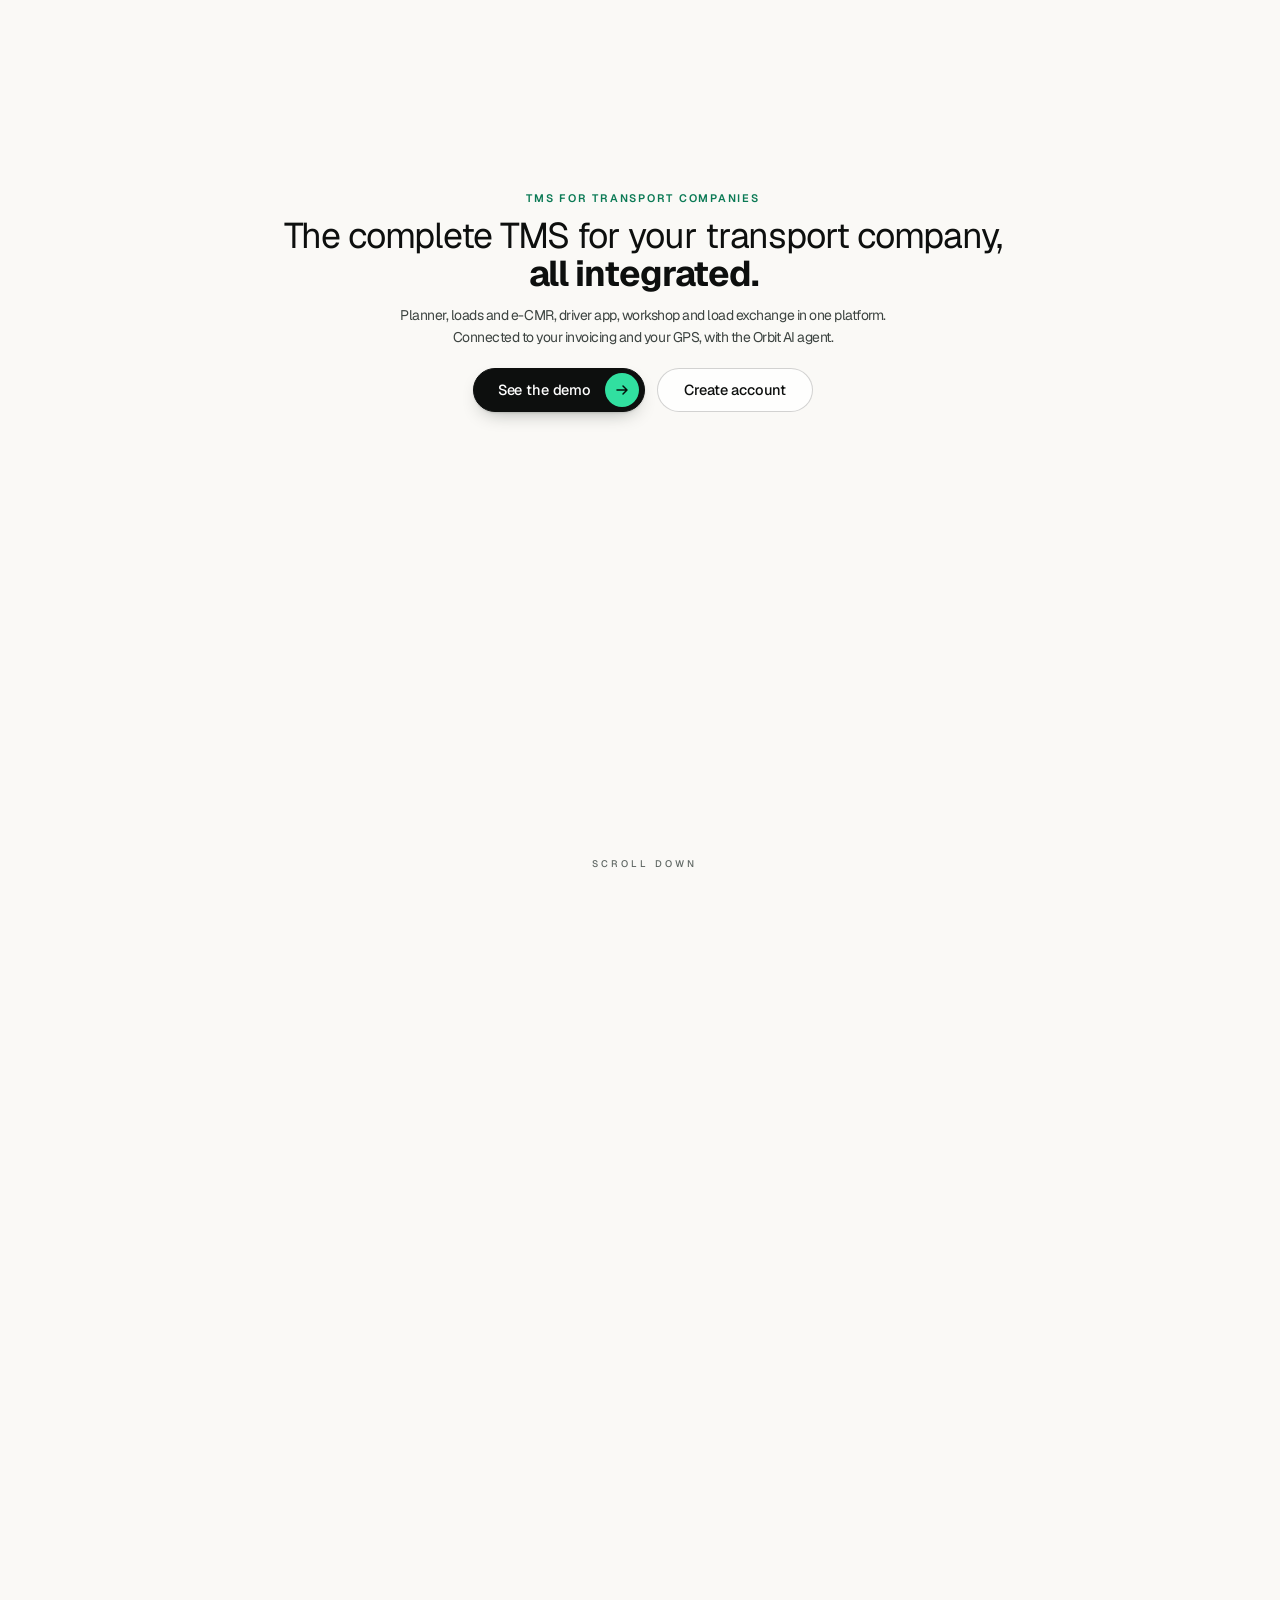
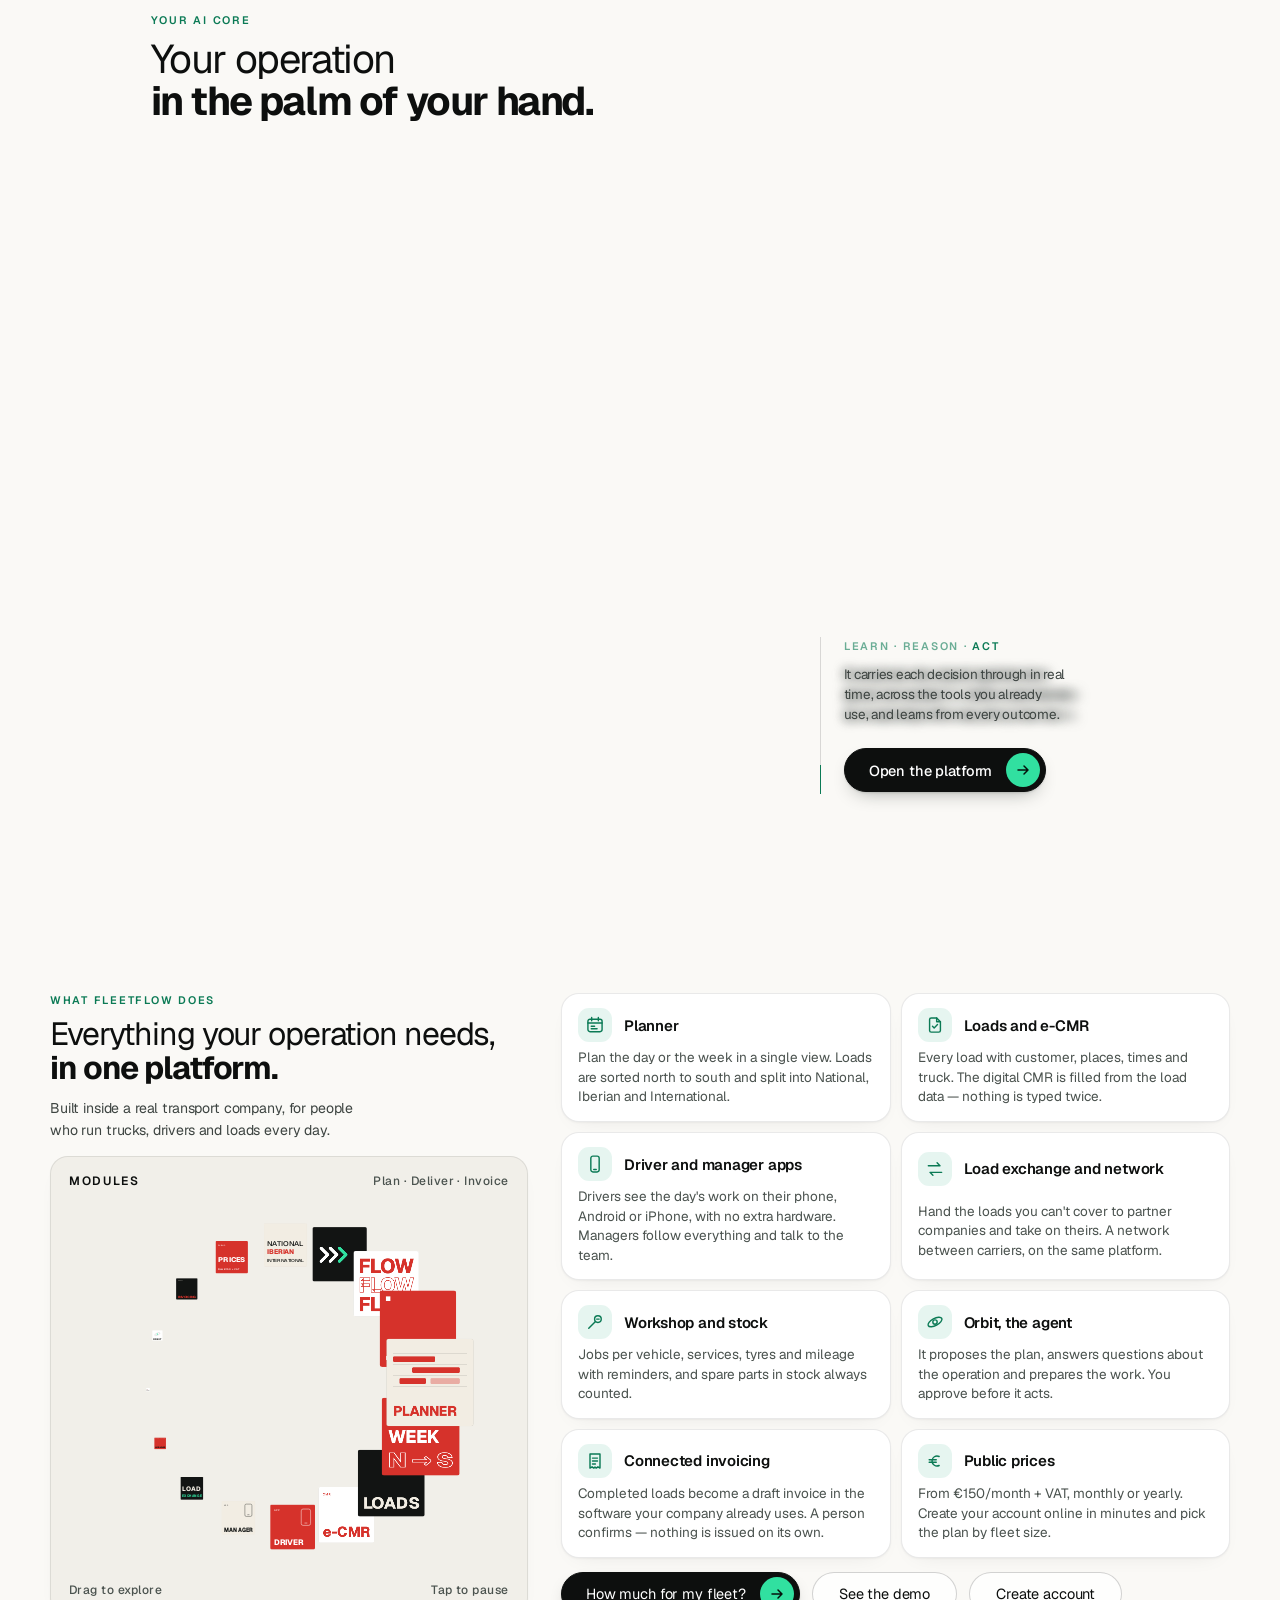
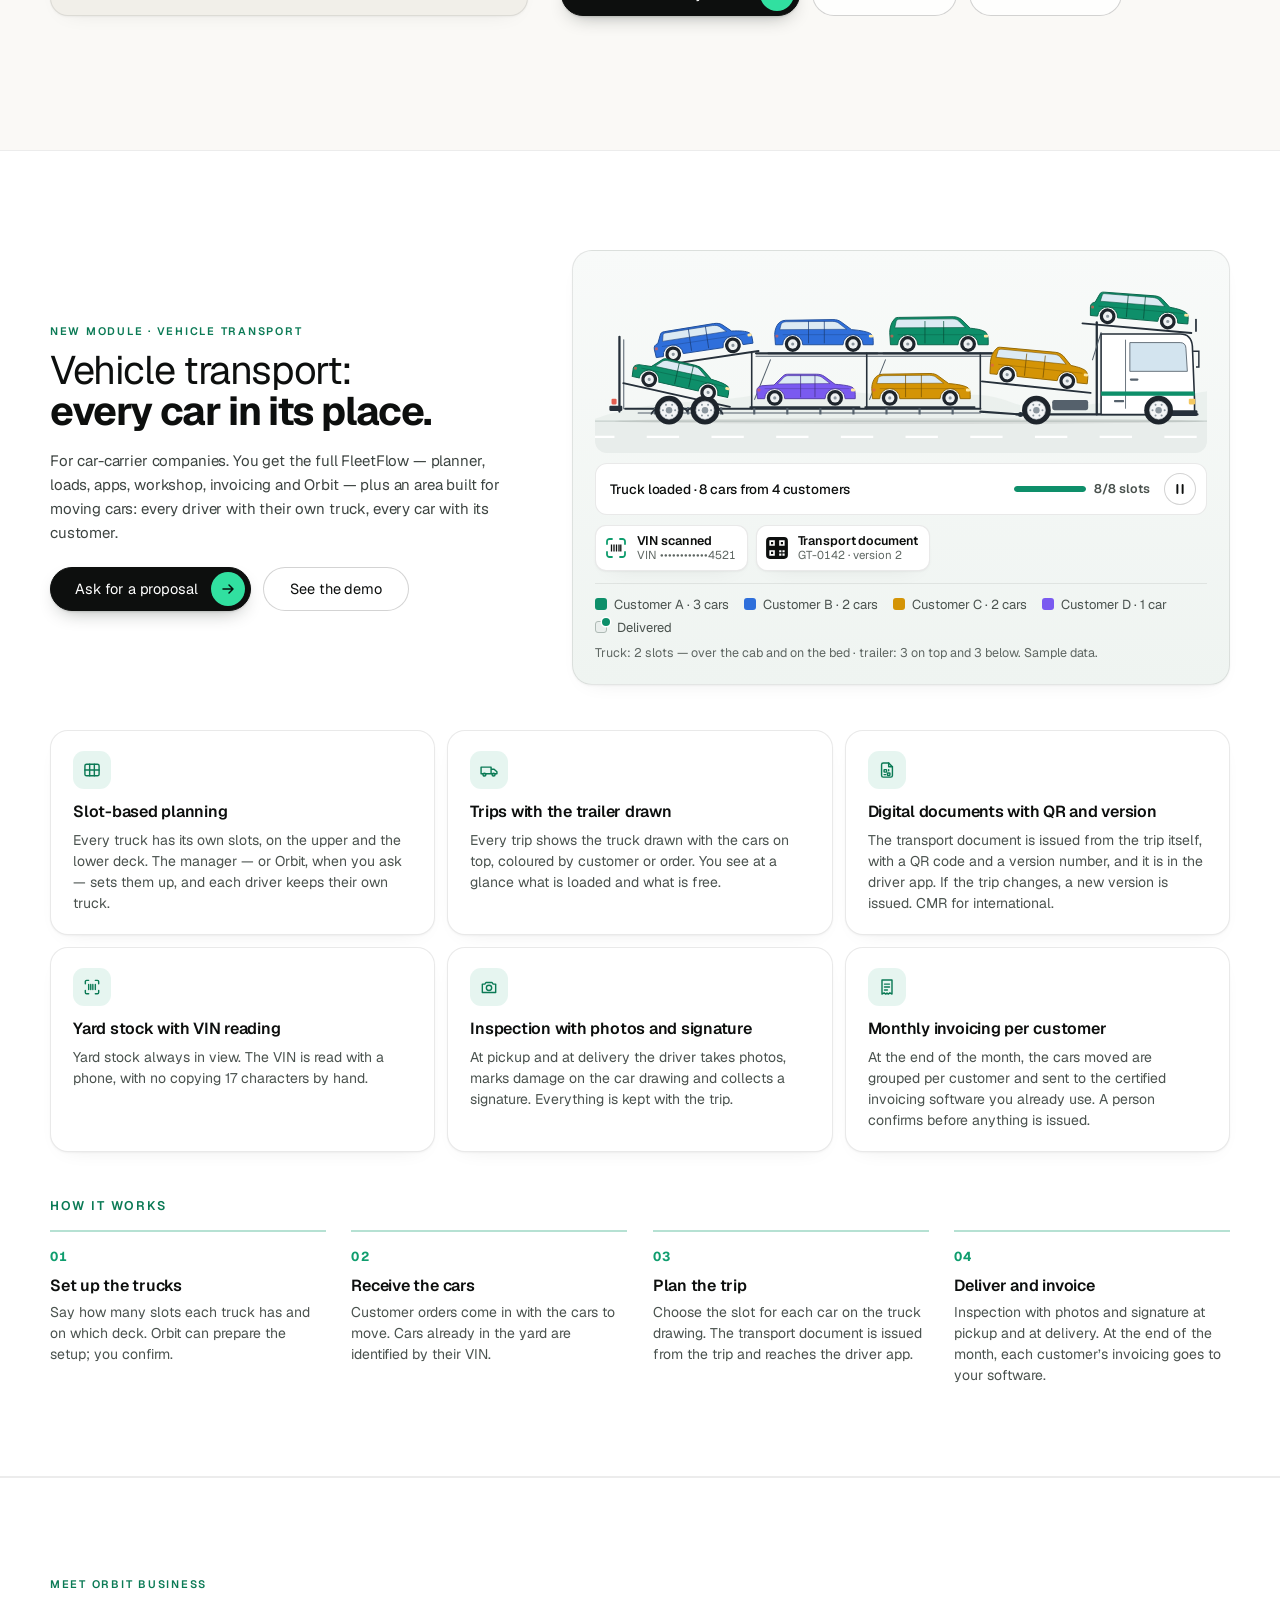
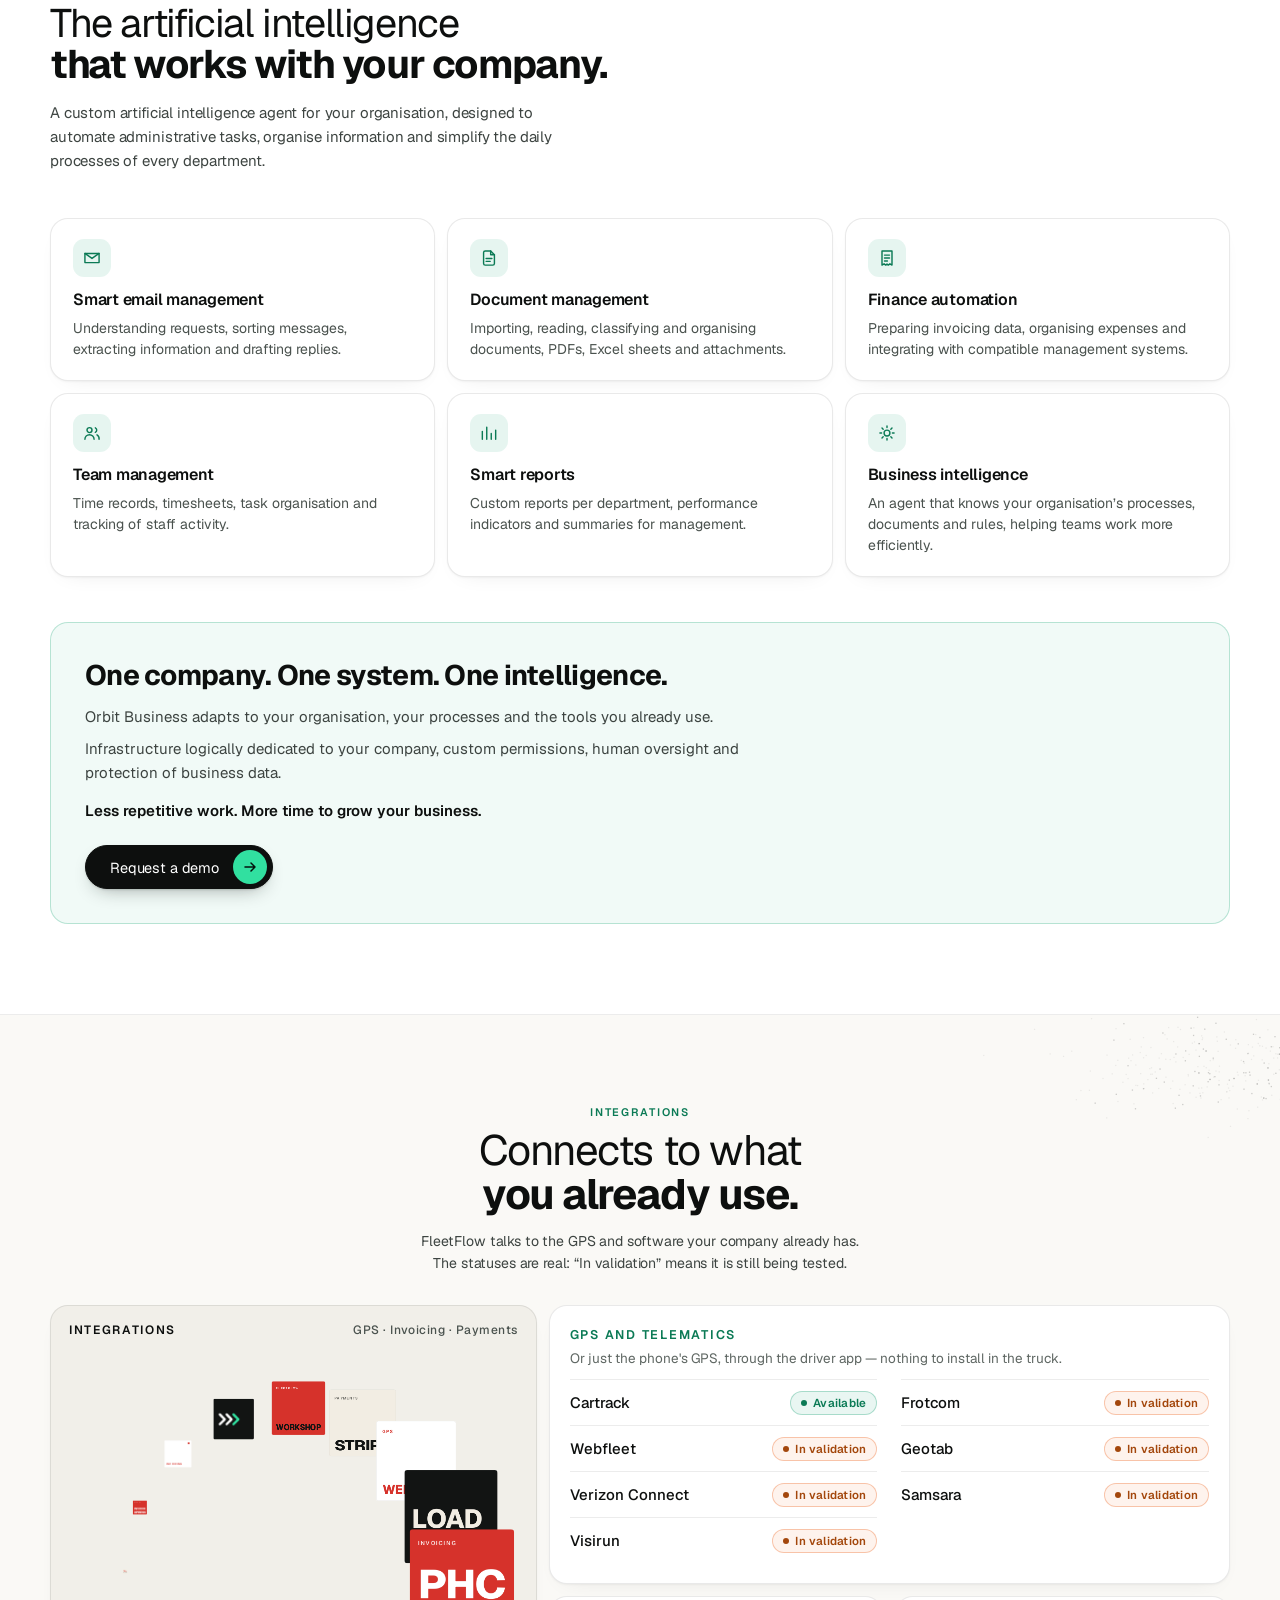
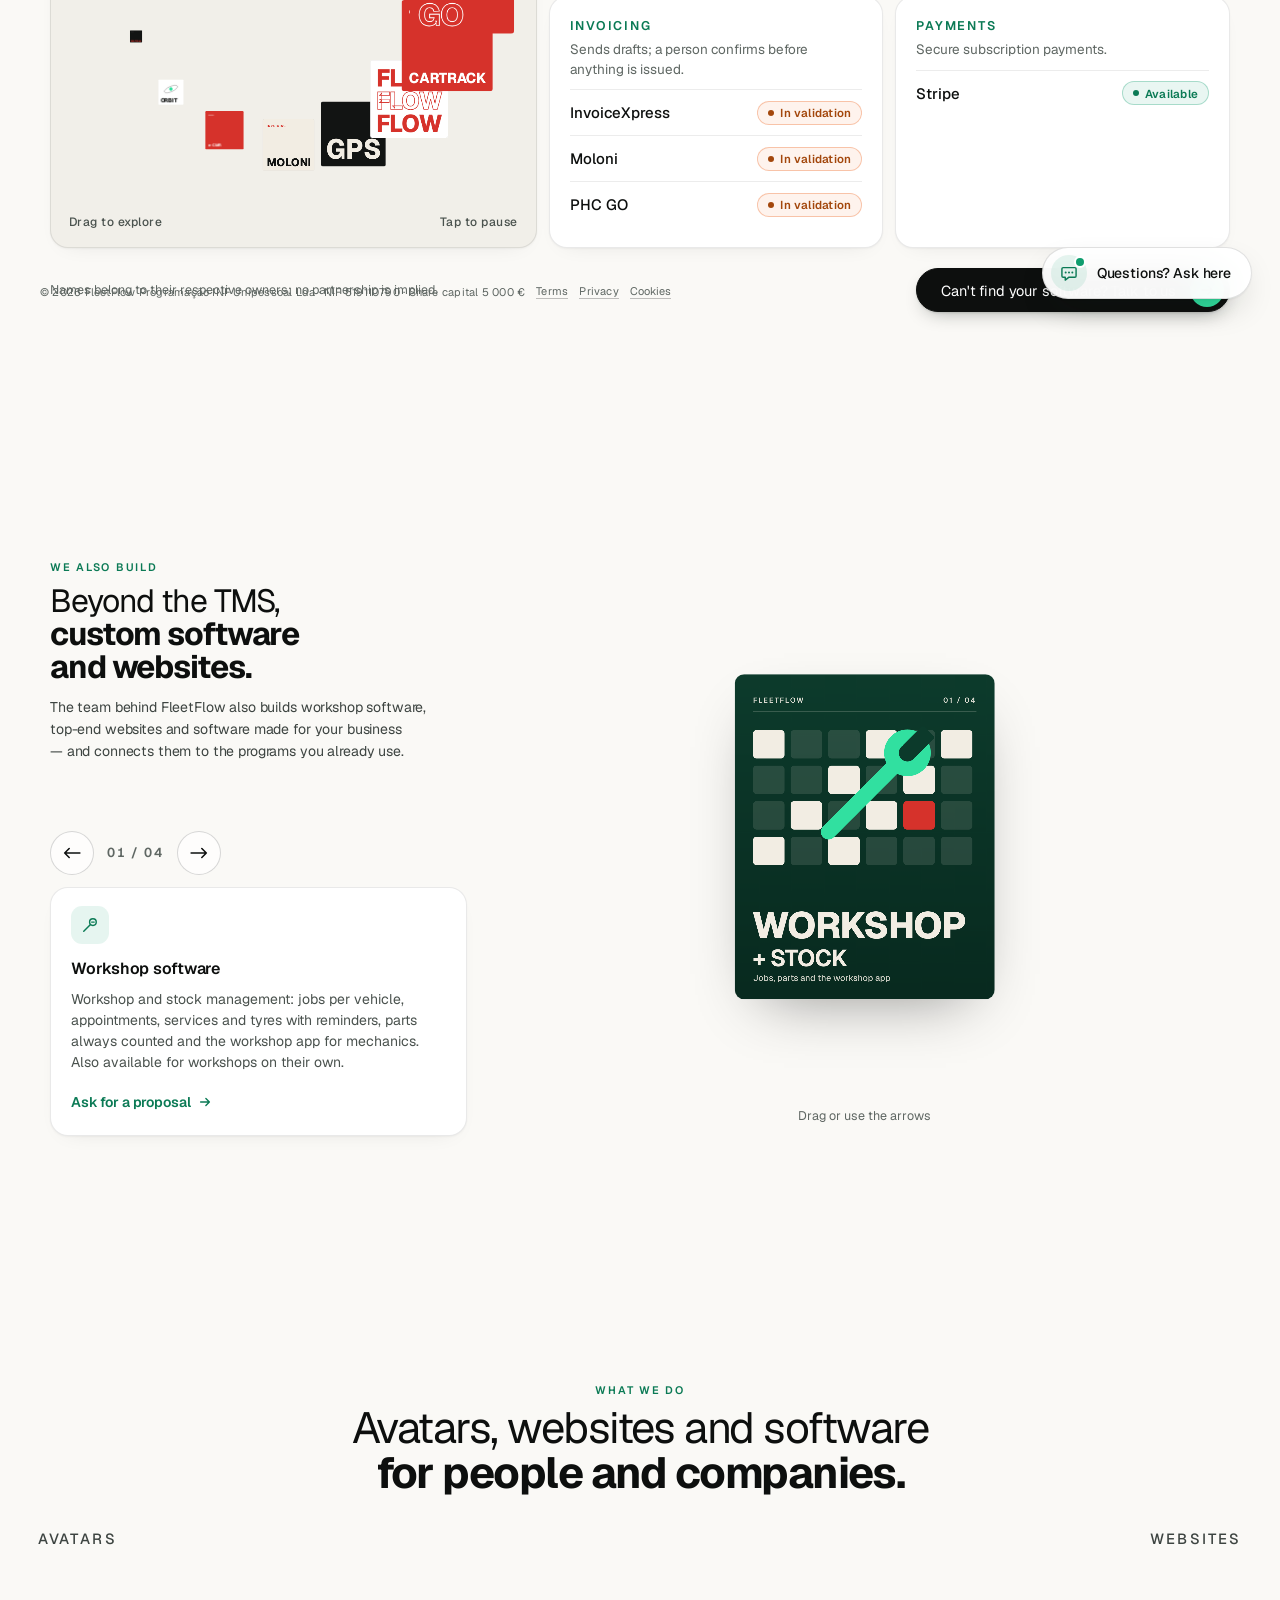
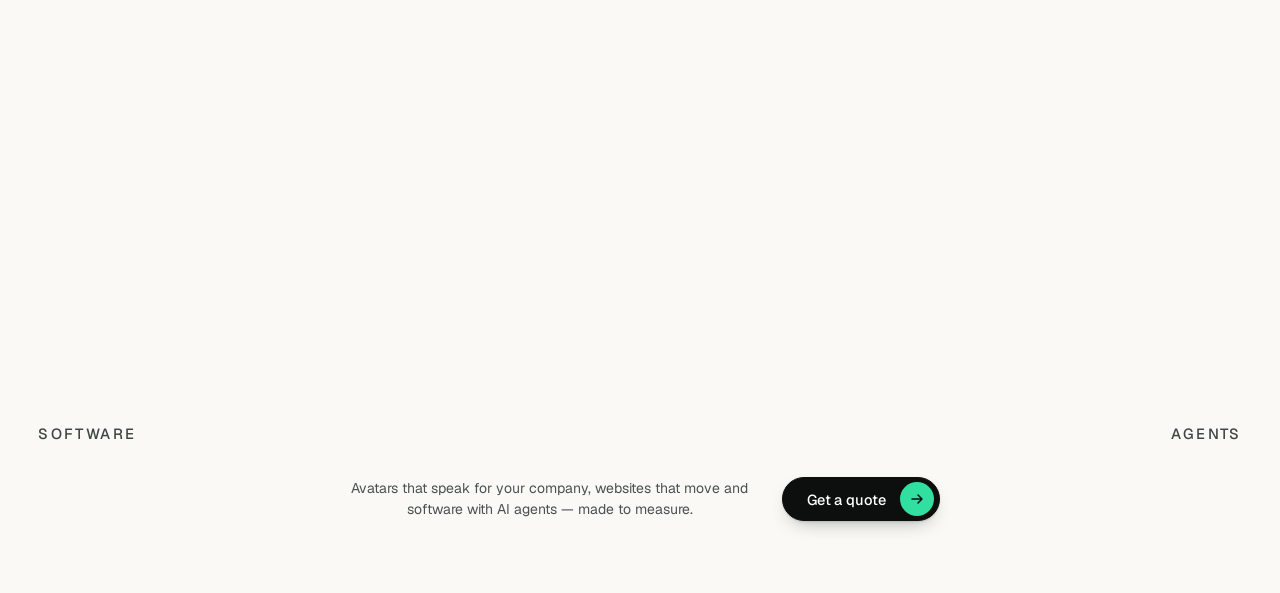
==== index.html @ 262218a9 "Orbit Business: texto do founder (agente de IA para a empresa), PT/EN/ES; bloco final «Uma empresa. " ====
<!doctype html>
<html lang="pt">
<head>
  <meta charset="utf-8" />
  <meta name="viewport" content="width=device-width, initial-scale=1" />
  <title>FleetFlow — Software e IA que movem o mundo real</title>
  <meta name="description" content="Software para transporte, oficina e qualquer negócio, com o agente de IA Orbit. Entra na plataforma." />
  <!-- 23/11: tema claro por definição; o escuro fica guardado em ff.theme (a mesma chave da app) e é posto antes de pintar (js/tema.js). -->
  <script>try{if(localStorage.getItem('ff.theme')==='dark')document.documentElement.setAttribute('data-theme','dark')}catch(e){}</script>
  <link rel="preload" href="fonts/geist.woff2" as="font" type="font/woff2" crossorigin />
  <link rel="stylesheet" href="styles.css" />
  <link rel="stylesheet" href="tunel.css" />
  <link rel="stylesheet" href="pedido.css" />
  <link rel="stylesheet" href="modulos.css" />
  <link rel="stylesheet" href="veiculos.css" />
  <link rel="stylesheet" href="assistente.css" />
  <meta property="og:type" content="website" />
  <meta property="og:site_name" content="FleetFlow" />
  <meta property="og:title" content="FleetFlow — Software que move o mundo real" />
  <meta property="og:description" content="Software para transporte, oficina e qualquer negócio, com o agente de IA Orbit." />
  <meta property="og:url" content="https://fleetflow.one/" />
  <meta property="og:image" content="https://fleetflow.one/og.png" />
  <meta property="og:image:width" content="1200" />
  <meta property="og:image:height" content="630" />
  <meta property="og:locale" content="pt_PT" />
  <meta name="twitter:card" content="summary_large_image" />
  <meta name="twitter:title" content="FleetFlow — Software que move o mundo real" />
  <meta name="twitter:image" content="https://fleetflow.one/og.png" />
  <!-- 24/11: o logótipo novo (o mesmo da app: pontos em arco + centro verde) -->
  <link rel="icon" type="image/svg+xml" href="/icons/favicon.svg?v=7" />
  <link rel="icon" type="image/png" sizes="192x192" href="/icons/icon-192x192.png?v=7" />
  <link rel="apple-touch-icon" sizes="180x180" href="/icons/icon-180x180.png?v=7" />
  <style>
    .hold__cta{margin-top:24px;display:inline-flex}
    #ff-foot{position:fixed;left:clamp(16px,4vw,40px);bottom:16px;z-index:40;display:flex;flex-wrap:wrap;gap:.35em 1em;align-items:center;max-width:calc(100vw - 32px);font-family:var(--font);font-size:11px;letter-spacing:.02em;color:var(--text-muted);opacity:var(--foot-opacity);pointer-events:none}
    #ff-foot a{color:inherit;text-decoration:none;border-bottom:1px solid var(--foot-line);pointer-events:auto}
    #ff-foot a:hover{color:var(--primary-soft);border-color:var(--primary-soft)}
    @media (max-width:760px){#ff-foot{font-size:9.5px;bottom:8px;left:8px;right:8px;padding:5px 8px;border-radius:10px;background:var(--foot-bg);-webkit-backdrop-filter:blur(8px);backdrop-filter:blur(8px)}}
    /* Cabe num ecrã (a página encaixa por cenas: nada pode ficar abaixo do fundo); o rodapé fixo fica livre em baixo. */
    .trabalho{position:relative;z-index:5;display:flex;flex-direction:column;gap:clamp(10px,2vh,22px);height:100vh;height:100dvh;min-height:560px;padding:clamp(76px,10vh,104px) 0 clamp(64px,8vh,76px);background:var(--section-bg);box-sizing:border-box}
    .trabalho__head,.trabalho__foot{flex:none;padding:0 clamp(16px,4vw,40px);text-align:center}
    .trabalho__head .hold__eyebrow{margin-bottom:8px}
    .trabalho__title{font-size:clamp(26px,3.4vw,44px)}
    .trabalho__title span{display:block}
    .trabalho__frame{flex:1 1 auto;min-height:0;height:auto}
    .trabalho__foot{display:flex;flex-wrap:wrap;align-items:center;justify-content:center;gap:12px 22px}
    .trabalho__text{margin:0;max-width:30em;color:var(--text-2);font-size:14px;line-height:1.5}
    @media (max-width:760px){.trabalho{padding-bottom:96px}.trabalho__text{font-size:13px}}
  </style>
</head>
<body>
  <header class="nav">
    <a class="nav__logo" href="/" aria-label="FleetFlow home"><svg class="sorvine-mark" viewBox="0 0 24 24" aria-hidden="true"><defs><radialGradient id="sorvine-logo"><stop offset="0" stop-color="#d6fff0" /><stop offset="1" stop-color="#31e0a0" /></radialGradient></defs><path d="M10.2 3.6A8.6 8.6 0 0 0 6.4 19.2" fill="none" stroke="currentColor" stroke-width="2.3" stroke-linecap="round" stroke-dasharray="0 4" /><path d="M13.8 20.4A8.6 8.6 0 0 0 17.6 4.8" fill="none" stroke="currentColor" stroke-width="2.3" stroke-linecap="round" /><circle cx="12" cy="12" r="2.9" fill="url(#sorvine-logo)" /></svg><span>FleetFlow</span></a>

    <nav class="nav__menu" id="nav-menu" aria-label="Primary">
      <ul class="nav__list">
        <li><a class="nav__link" href="#top" aria-current="page" data-i18n="nav.home">Início</a></li>
        <li><a class="nav__link" href="#platform" data-i18n="nav.platform">Plataforma</a></li>
        <li><a class="nav__link" href="#modulos" data-i18n="nav.modules">O que faz</a></li>
        <li><a class="nav__link" href="#transporte-veiculos" data-i18n="nav.cars">Veículos</a></li><li><a class="nav__link" href="#orbit-business" data-i18n="nav.office">Business</a></li>
        <li><a class="nav__link" href="#ligacoes" data-i18n="nav.links">Ligações</a></li>
        <li><a class="nav__link" href="#servicos" data-i18n="nav.services">Serviços</a></li>
      </ul>
    </nav>

    <div class="nav__end">
      <button class="nav__theme" type="button" data-theme-toggle aria-label="Mudar para modo escuro" title="Mudar para modo escuro">
        <svg class="nav__theme-moon" viewBox="0 0 24 24" aria-hidden="true"><path d="M20 14.6A8.2 8.2 0 0 1 9.4 4a8.2 8.2 0 1 0 10.6 10.6Z" fill="none" stroke="currentColor" stroke-width="1.6" stroke-linejoin="round" /></svg>
        <svg class="nav__theme-sun" viewBox="0 0 24 24" aria-hidden="true"><g fill="none" stroke="currentColor" stroke-width="1.6" stroke-linecap="round"><circle cx="12" cy="12" r="3.8" /><path d="M12 2.8v2.1M12 19.1v2.1M2.8 12h2.1M19.1 12h2.1M5.5 5.5 7 7M17 17l1.5 1.5M5.5 18.5 7 17M17 7l1.5-1.5" /></g></svg>
      </button>
      <div class="nav__item nav__lang">
        <button class="nav__lang-toggle" type="button" aria-haspopup="true" aria-expanded="false" aria-controls="menu-lang" aria-label="Language: English">
          <svg class="nav__globe" width="16" height="16" viewBox="0 0 24 24" aria-hidden="true"><g fill="none" stroke="currentColor" stroke-width="1.6"><circle cx="12" cy="12" r="9" /><path d="M3 12h18M12 3c2.5 2.6 3.7 5.6 3.7 9s-1.2 6.4-3.7 9c-2.5-2.6-3.7-5.6-3.7-9S9.5 5.6 12 3Z" /></g></svg>
          <span class="nav__lang-label">PT</span>
        </button>
        <div class="nav__dropdown" id="menu-lang" role="menu" aria-label="Language">
          <button class="nav__option" type="button" role="menuitemradio" aria-checked="true" data-lang="pt">Português</button>
          <button class="nav__option" type="button" role="menuitemradio" aria-checked="false" data-lang="en">English</button>
          <button class="nav__option" type="button" role="menuitemradio" aria-checked="false" data-lang="es">Español</button>
        </div>
      </div>
      <a class="btn btn--outline nav__login" href="https://app.fleetflow.systems" data-i18n="nav.login">Entrar</a>
      <button class="nav__burger" type="button" aria-expanded="false" aria-controls="nav-menu" aria-label="Menu">
        <span></span>
      </button>
    </div>
  </header>

  <canvas class="hands" data-particles="assets/points.bin" data-brain="assets/brain.bin" aria-hidden="true"></canvas>

  <main>
    <section class="hero" data-snap>
      <p class="hero__eyebrow" data-i18n="hero.eyebrow">TMS para transportadoras</p>
      <h1 class="hero__title">
        <span class="hero__title-muted" data-i18n="hero.title_muted">O TMS completo para a tua transportadora,</span>
        <span class="hero__title-strong" data-i18n="hero.title_strong">tudo integrado.</span>
      </h1>
      <p class="hero__lead" data-i18n="hero.lead">
        Planeador, cargas e e-CMR, app do motorista, oficina e bolsa de cargas numa só plataforma.<br />
        Ligada à tua faturação e ao teu GPS, com o agente de IA Orbit.
      </p>
      <!-- 23/11: as duas portas de entrada logo no topo (o "Entrar" fica na barra; "Saber mais" é o "Deslizar" em baixo). -->
      <div class="hero__actions">
        <a class="btn btn--glow" href="https://app.fleetflow.systems/api/auth/demo-login?kind=full">
          <span data-i18n="btn.demo">Ver demonstração</span>
          <span class="btn__icon" aria-hidden="true">
            <svg width="16" height="16" viewBox="0 0 16 16"><path d="M3 8h10M9 4l4 4-4 4" fill="none" stroke="currentColor" stroke-width="1.5" stroke-linecap="round" stroke-linejoin="round" /></svg>
          </span>
        </a>
        <a class="btn btn--outline" href="https://app.fleetflow.systems/login" data-i18n="btn.signup">Criar conta</a>
      </div>
      <div
        class="hero__visual"
        data-hands="from"
        data-source="2200x768"
        data-origin="1042,268"
        role="img"
        aria-label="Two hands made of glowing data points reaching toward each other"
      ></div>
      <a class="hero__scroll" href="#product" data-snap-next data-i18n="hero.scroll">Deslizar</a>
    </section>

    <section class="reach" id="product" aria-labelledby="reach-title" data-snap>
      <div
        class="reach__visual"
        data-hands="to"
        data-source="2400x1500"
        data-origin="1200,720"
        data-reach="28"
        role="img"
        aria-label="The same hands, human and machine, opening around the message between them"
      ></div>
      <div class="reach__copy">
        <p class="reach__eyebrow" data-i18n="reach.eyebrow">Movido a IA</p>
        <h2 class="reach__title" id="reach-title">
          <span class="reach__title-muted" data-i18n="reach.title_muted">Tu decides,</span>
          <span data-i18n="reach.title_strong">o Orbit executa.</span>
        </h2>
        <p class="reach__text" data-i18n="reach.text">Um agente que aprende com cada carga, viagem e cliente — e age em tempo real, para a tua equipa decidir só o que importa.</p>
      </div>
    </section>

    <section class="hold" id="platform" aria-labelledby="hold-title" data-snap="3">
      <span class="hold__snap" aria-hidden="true"></span>
      <span class="hold__snap" aria-hidden="true"></span>
      <div class="hold__stage">
        <div
          class="hold__visual"
          data-hands="hold"
          data-source="620x800"
          data-origin="312,154"
          data-sphere="312,154,104"
          role="img"
          aria-label="An open hand with a sphere of glowing data points floating above the palm"
        ></div>
        <div class="hold__intro hold__reveal">
          <p class="hold__eyebrow" data-i18n="hold.eyebrow">O teu núcleo de IA</p>
          <h2 class="hold__title" id="hold-title">
            <span class="hold__title-muted" data-i18n="hold.title_muted">A tua operação</span>
            <span data-i18n="hold.title_strong">na palma da mão.</span>
          </h2>
        </div>
        <div class="hold__detail hold__reveal" data-steps>
          <p class="hold__eyebrow">
            <span class="hold__step is-active" data-i18n="step.learn">Aprende</span><span class="hold__dot" aria-hidden="true"> · </span><span class="hold__step" data-i18n="step.reason">Raciocina</span><span class="hold__dot" aria-hidden="true"> · </span><span class="hold__step" data-i18n="step.act">Age</span>
          </p>
          <div class="hold__texts">
            <p class="hold__text is-active" data-i18n="hold.t1">Cada carga, documento e decisão vira contexto — o Orbit entende a tua operação como a tua equipa entende.</p>
            <p class="hold__text" data-i18n="hold.t2">Pesa cada sinal contra os teus objetivos, compara as opções e mostra o porquê antes de mexer em nada.</p>
            <p class="hold__text" data-i18n="hold.t3">Leva cada decisão até ao fim em tempo real, nas ferramentas que já usas, e aprende com cada resultado.</p>
          </div>
          <a class="btn btn--glow hold__cta" href="https://app.fleetflow.systems"><span data-i18n="btn.platform">Entrar na plataforma</span><span class="btn__icon" aria-hidden="true"><svg width="16" height="16" viewBox="0 0 16 16"><path d="M3 8h10M9 4l4 4-4 4" fill="none" stroke="currentColor" stroke-width="1.5" stroke-linecap="round" stroke-linejoin="round" /></svg></span></a>
        </div>
      </div>
    </section>
    <!-- 23/11: o que faz a plataforma, em linguagem de quem gere camiões (modulos.css). -->
    <section class="info" id="modulos" aria-labelledby="modulos-title" data-snap>
      <div class="info__inner mo-layout">
        <div class="info__head">
          <p class="hold__eyebrow" data-i18n="mod.eyebrow">O que faz a FleetFlow</p>
          <h2 class="hold__title" id="modulos-title">
            <span class="hold__title-muted" data-i18n="mod.title_muted">Tudo o que a tua operação precisa,</span>
            <span data-i18n="mod.title_strong">numa só plataforma.</span>
          </h2>
          <p class="info__lead" data-i18n="mod.lead">Feita dentro de uma empresa de transportes, para quem gere camiões, motoristas e cargas todos os dias.</p>
        </div>
        <!-- 23/11: a mesma órbita de quadrados das Ligações, com os módulos (js/orbit.js). Os cartões ao lado explicam. -->
        <div class="lo-orbit mo-orbit">
          <div class="po-root" tabindex="0" role="region" data-i18n-aria="mod.o.aria" aria-label="Roda com os módulos da FleetFlow. Arrasta para os lados para rodar; Enter ou Espaço pausa; as setas esquerda e direita avançam." data-draggable>
            <div class="po-scene"><div class="po-orbit" aria-hidden="true"></div></div>
            <div class="po-info" aria-hidden="true">
              <p class="po-corner po-corner-0" data-i18n="mod.o.tl">Módulos</p>
              <p class="po-corner po-corner-1" data-i18n="mod.o.tr">Planear · Transportar · Faturar</p>
              <p class="po-corner po-corner-2" data-i18n="lig.o.bl">Arrasta para explorar</p>
              <p class="po-corner po-corner-3" data-i18n="lig.o.br">Toca para pausar</p>
            </div>
          </div>
        </div>
        <ul class="mods">
          <li class="mod"><span class="mod__icon" aria-hidden="true"><svg viewBox="0 0 24 24"><rect x="3.5" y="5" width="17" height="15" rx="2.5" /><path d="M3.5 9.5h17M8 3v4M16 3v4M7.5 13.5h4M7.5 16.5h7" /></svg></span><h3 class="mod__title" data-i18n="mod.planner.t">Planeador</h3><p class="mod__text" data-i18n="mod.planner.d">Planeia o dia ou a semana numa só vista. As cargas ficam ordenadas de norte a sul e separadas em Nacional, Ibérico e Internacional.</p></li>
          <li class="mod"><span class="mod__icon" aria-hidden="true"><svg viewBox="0 0 24 24"><path d="M14 3.5H7.5a2 2 0 0 0-2 2v13a2 2 0 0 0 2 2h9a2 2 0 0 0 2-2V8z" /><path d="M14 3.5V8h4.5M9 13.5l2 2 4-4" /></svg></span><h3 class="mod__title" data-i18n="mod.loads.t">Cargas e e-CMR</h3><p class="mod__text" data-i18n="mod.loads.d">Cada carga com cliente, locais, horas e camião. O CMR digital sai dos dados da carga — não se escreve nada duas vezes.</p></li>
          <li class="mod"><span class="mod__icon" aria-hidden="true"><svg viewBox="0 0 24 24"><rect x="7" y="2.5" width="10" height="19" rx="2.5" /><path d="M10.5 18.5h3" /></svg></span><h3 class="mod__title" data-i18n="mod.apps.t">App do motorista e do gestor</h3><p class="mod__text" data-i18n="mod.apps.d">O motorista vê o trabalho do dia no telemóvel, Android ou iPhone, sem equipamento extra. O gestor acompanha tudo e fala com a equipa.</p></li>
          <li class="mod"><span class="mod__icon" aria-hidden="true"><svg viewBox="0 0 24 24"><path d="M4 8h14l-3.5-3.5M20 16H6l3.5 3.5" /></svg></span><h3 class="mod__title" data-i18n="mod.exchange.t">Bolsa de cargas e rede</h3><p class="mod__text" data-i18n="mod.exchange.d">Passa a empresas parceiras as cargas que não consegues fazer e recebe as delas. Uma rede entre transportadores, na mesma plataforma.</p></li>
          <li class="mod"><span class="mod__icon" aria-hidden="true"><svg viewBox="0 0 24 24"><circle cx="15.5" cy="8.5" r="4" /><path d="M12.6 11.4 4.5 19.5M17 8.5h-3" /></svg></span><h3 class="mod__title" data-i18n="mod.workshop.t">Oficina e stock</h3><p class="mod__text" data-i18n="mod.workshop.d">Trabalhos por viatura, revisões, pneus e quilómetros com avisos, e as peças em stock sempre contadas.</p></li>
          <li class="mod"><span class="mod__icon" aria-hidden="true"><svg viewBox="0 0 24 24"><circle cx="12" cy="12" r="2.6" /><ellipse cx="12" cy="12" rx="9.2" ry="4.2" transform="rotate(-28 12 12)" /></svg></span><h3 class="mod__title" data-i18n="mod.orbit.t">Orbit, o agente</h3><p class="mod__text" data-i18n="mod.orbit.d">Propõe o plano, responde a perguntas sobre a operação e prepara o trabalho. Tu aprovas antes de ele agir.</p></li>
          <li class="mod"><span class="mod__icon" aria-hidden="true"><svg viewBox="0 0 24 24"><path d="M6 3.5h12v17l-2.5-1.5-2 1.5-1.5-1.2-1.5 1.2-2-1.5L6 20.5z" /><path d="M9 8.5h6M9 12h6M9 15.5h3.5" /></svg></span><h3 class="mod__title" data-i18n="mod.invoice.t">Faturação ligada</h3><p class="mod__text" data-i18n="mod.invoice.d">As cargas feitas viram um rascunho de fatura no programa que a empresa já usa. Uma pessoa confirma — nada é emitido sozinho.</p></li>
          <li class="mod"><span class="mod__icon" aria-hidden="true"><svg viewBox="0 0 24 24"><path d="M17 6.6A6 6 0 1 0 17 17.4" /><path d="M5 10.5h8.5M5 13.5h8.5" /></svg></span><h3 class="mod__title" data-i18n="mod.price.t">Preços públicos</h3><p class="mod__text" data-i18n="mod.price.d">Desde 150 €/mês + IVA, mensal ou anual. Crias a conta online em minutos e escolhes o plano pelo tamanho da frota.</p></li>
        </ul>
        <div class="info__actions">
          <button type="button" class="btn btn--glow" data-assistente="price"><span data-i18n="mod.ask">Quanto custa para a minha frota?</span><span class="btn__icon" aria-hidden="true"><svg width="16" height="16" viewBox="0 0 16 16"><path d="M3 8h10M9 4l4 4-4 4" fill="none" stroke="currentColor" stroke-width="1.5" stroke-linecap="round" stroke-linejoin="round" /></svg></span></button>
          <a class="btn btn--outline" href="https://app.fleetflow.systems/api/auth/demo-login?kind=full" data-i18n="btn.demo">Ver demonstração</a>
          <a class="btn btn--outline" href="https://app.fleetflow.systems" data-i18n="mod.signup">Criar conta</a>
        </div>
      </div>
    </section>
    <!-- 24/11: Transporte de veículos — módulo extra para porta-automóveis (preço fora do site por decisão do founder, 24/11). Cena clara (veiculos.css);
         o porta-automóveis é desenhado por js/porta-automoveis.js: camião com 2 lugares + reboque com 6; os carros acendem com a cor do cliente na carga e apagam na entrega. -->
    <section class="cv" id="transporte-veiculos" aria-labelledby="cv-title" data-snap>
      <div class="cv__inner">
        <div class="cv__top">
          <div class="cv__head">
            <p class="hold__eyebrow" data-i18n="cv.eyebrow">Novo módulo · Transporte de veículos</p>
            <h2 class="hold__title" id="cv-title">
              <span class="hold__title-muted" data-i18n="cv.title_muted">Transporte de veículos:</span>
              <span data-i18n="cv.title_strong">cada carro no seu lugar.</span>
            </h2>
            <p class="cv__lead" data-i18n="cv.lead">Para empresas de porta-automóveis. Tens a FleetFlow completa — planeador, cargas, apps, oficina, faturação e o Orbit — e uma área feita para transportar carros: cada motorista com o seu camião, cada carro com o seu cliente.</p>
            <div class="cv__actions">
              <a class="btn btn--glow" href="mailto:support@fleetflow.systems?subject=Transporte%20de%20ve%C3%ADculos" data-pedido="platform"><span data-i18n="cv.cta">Pedir proposta</span><span class="btn__icon" aria-hidden="true"><svg width="16" height="16" viewBox="0 0 16 16"><path d="M3 8h10M9 4l4 4-4 4" fill="none" stroke="currentColor" stroke-width="1.5" stroke-linecap="round" stroke-linejoin="round" /></svg></span><span hidden data-pedido-note data-i18n="cv.note">Interesse: módulo Transporte de veículos (porta-automóveis).</span></a>
              <a class="btn btn--outline" href="https://app.fleetflow.systems/api/auth/demo-login?kind=car" data-i18n="btn.demo">Ver demonstração</a>
            </div>
          </div>
          <figure class="cv__art">
            <div class="cv__stage" role="img" data-i18n-aria="cv.art.aria" aria-label="Desenho de um porta-automóveis: camião com 2 lugares, sobre a cabine e no estrado, e reboque com 6, 3 em cima e 3 em baixo. Na carga, cada carro acende com a cor do seu cliente; na entrega volta a apagar e fica com um visto verde.">
              <!-- O desenho é feito por js/porta-automoveis.js (camião aprovado pelo founder, 24/11). -->
              <div class="cv__rig" data-rig></div>
            </div>
            <div class="cv__bar">
              <p class="cv__status" data-rig-status>Camião carregado · 8 carros de 4 clientes</p>
              <span class="cv__occ"><span class="cv__occ-bar" aria-hidden="true"><i data-rig-occbar></i></span><b data-rig-occ>8/8 lugares</b></span>
              <button class="cv__play" type="button" data-rig-toggle hidden aria-pressed="false" aria-label="Pausar animação"><svg viewBox="0 0 16 16" aria-hidden="true" focusable="false"><path class="cv__play-pause" d="M5 3.5v9M11 3.5v9" /><path class="cv__play-play" d="M5 3.2v9.6L12.6 8Z" /></svg></button>
              <span hidden data-rig-strs><span data-i18n="cv.rig.static">Camião carregado · 8 carros de 4 clientes</span><span data-i18n="cv.rig.empty">Lugares vazios · à espera da carga</span><span data-i18n="cv.rig.load">A carregar · lugar {slot}</span><span data-i18n="cv.rig.route">Em rota · todos os lugares ocupados</span><span data-i18n="cv.rig.unload">A entregar · lugar {slot} · {n} de {t} entregues</span><span data-i18n="cv.rig.done">Viagem concluída · 8 carros entregues</span><span data-i18n="cv.rig.occ">{n}/{t} lugares</span><span data-i18n="cv.rig.pause">Pausar animação</span><span data-i18n="cv.rig.play">Continuar animação</span></span>
            </div>
            <div class="cv__chips" aria-hidden="true">
              <div class="cv__chip">
                <svg viewBox="0 0 24 24"><path d="M3 8V5.5A2.5 2.5 0 0 1 5.5 3H8M16 3h2.5A2.5 2.5 0 0 1 21 5.5V8M21 16v2.5a2.5 2.5 0 0 1-2.5 2.5H16M8 21H5.5A2.5 2.5 0 0 1 3 18.5V16" fill="none" stroke="#0f9d6e" stroke-width="1.8" stroke-linecap="round" /><path d="M7.5 8.5v7M10 8.5v7M12.5 8.5v7M15 8.5v7M16.8 8.5v7" stroke="#0d0f0e" stroke-width="1.3" /></svg>
                <span><strong data-i18n="cv.vin.t">Número de quadro lido</strong><small>VIN ••••••••••••4521</small></span>
              </div>
              <div class="cv__chip">
                <svg viewBox="0 0 22 22"><rect x="1" y="1" width="20" height="20" rx="3.5" fill="#0d0f0e" /><path fill="#fff" d="M4 4h5v5H4zM13 4h5v5h-5zM4 13h5v5H4zM13 13h2v2h-2zM16 16h2v2h-2zM13 16h2v2h-2zM16 13h2v2h-2z" /><path fill="#0d0f0e" d="M5.5 5.5h2v2h-2zM14.5 5.5h2v2h-2zM5.5 14.5h2v2h-2z" /></svg>
                <span><strong data-i18n="cv.doc.t">Guia de transporte</strong><small data-i18n="cv.doc.v">GT-0142 · versão 2</small></span>
              </div>
            </div>
            <figcaption class="cv__legend">
              <ul>
                <li><span class="cv__sw cv__sw--a" aria-hidden="true"></span><span data-i18n="cv.lg.a">Cliente A · 3 carros</span></li>
                <li><span class="cv__sw cv__sw--b" aria-hidden="true"></span><span data-i18n="cv.lg.b">Cliente B · 2 carros</span></li>
                <li><span class="cv__sw cv__sw--c" aria-hidden="true"></span><span data-i18n="cv.lg.c">Cliente C · 2 carros</span></li>
                <li><span class="cv__sw cv__sw--d" aria-hidden="true"></span><span data-i18n="cv.lg.d">Cliente D · 1 carro</span></li>
                <li><span class="cv__sw cv__sw--done" aria-hidden="true"></span><span data-i18n="cv.lg.done">Entregue</span></li>
              </ul>
              <p class="cv__decks" data-i18n="cv.lg.decks">Camião: 2 lugares — sobre a cabine e no estrado · reboque: 3 em cima e 3 em baixo. Dados de exemplo.</p>
            </figcaption>
          </figure>
        </div>
        <ul class="mods cv__feats">
          <li class="mod"><span class="mod__icon" aria-hidden="true"><svg viewBox="0 0 24 24"><rect x="3.5" y="5" width="17" height="14" rx="2" /><path d="M3.5 12h17M9.2 5v14M14.8 5v14" /></svg></span><h3 class="mod__title" data-i18n="cv.f1.t">Planeamento por lugares</h3><p class="mod__text" data-i18n="cv.f1.d">Cada camião tem os seus lugares, no piso de cima e no de baixo. O gestor — ou o Orbit, a teu pedido — configura-os, e cada motorista fica com o seu camião.</p></li>
          <li class="mod"><span class="mod__icon" aria-hidden="true"><svg viewBox="0 0 24 24"><path d="M2.5 16.5h12v-8h-12zM14.5 11h3.6l3.4 3.2v2.3h-7" /><circle cx="6.5" cy="17.5" r="1.8" /><circle cx="17.5" cy="17.5" r="1.8" /></svg></span><h3 class="mod__title" data-i18n="cv.f2.t">Viagens com o reboque desenhado</h3><p class="mod__text" data-i18n="cv.f2.d">Cada viagem mostra o camião desenhado com os carros por cima, pintados com a cor de cada cliente ou encomenda. Vê-se num relance o que vai e o que está livre.</p></li>
          <li class="mod"><span class="mod__icon" aria-hidden="true"><svg viewBox="0 0 24 24"><path d="M14 3.5H7.5a2 2 0 0 0-2 2v13a2 2 0 0 0 2 2h9a2 2 0 0 0 2-2V8z" /><path d="M14 3.5V8h4.5" /><rect x="8.5" y="11.5" width="3" height="3" rx=".4" /><rect x="12.5" y="15.5" width="3" height="3" rx=".4" /><path d="M14 11.5v1.5M8.5 17.5h2" /></svg></span><h3 class="mod__title" data-i18n="cv.f3.t">Guias digitais com QR e versão</h3><p class="mod__text" data-i18n="cv.f3.d">A guia de transporte sai da própria viagem, com código QR e número de versão, e fica na app do motorista. Se a viagem muda, sai a versão nova. Para internacional, CMR.</p></li>
          <li class="mod"><span class="mod__icon" aria-hidden="true"><svg viewBox="0 0 24 24"><path d="M4 8V5.5A1.5 1.5 0 0 1 5.5 4H8M16 4h2.5A1.5 1.5 0 0 1 20 5.5V8M20 16v2.5a1.5 1.5 0 0 1-1.5 1.5H16M8 20H5.5A1.5 1.5 0 0 1 4 18.5V16" /><path d="M8 9v6M10.5 9v6M13 9v6M16 9v6" /></svg></span><h3 class="mod__title" data-i18n="cv.f4.t">Parque com leitura do número de quadro</h3><p class="mod__text" data-i18n="cv.f4.d">O stock do parque sempre à vista. O número de quadro (VIN) lê-se com o telemóvel, sem copiar 17 caracteres à mão.</p></li>
          <li class="mod"><span class="mod__icon" aria-hidden="true"><svg viewBox="0 0 24 24"><path d="M4 8.5h3l1.5-2h7l1.5 2h3v10H4z" /><circle cx="12" cy="13" r="3.2" /></svg></span><h3 class="mod__title" data-i18n="cv.f5.t">Inspeção com fotos e assinatura</h3><p class="mod__text" data-i18n="cv.f5.d">Na recolha e na entrega, o motorista tira fotos, marca os danos no desenho do carro e recolhe a assinatura. Fica tudo guardado na viagem.</p></li>
          <li class="mod"><span class="mod__icon" aria-hidden="true"><svg viewBox="0 0 24 24"><path d="M6 3.5h12v17l-2.5-1.5-2 1.5-1.5-1.2-1.5 1.2-2-1.5L6 20.5z" /><path d="M9 8.5h6M9 12h6M9 15.5h3.5" /></svg></span><h3 class="mod__title" data-i18n="cv.f6.t">Faturação mensal por cliente</h3><p class="mod__text" data-i18n="cv.f6.d">No fim do mês, os carros transportados juntam-se por cliente e seguem para o programa de faturação certificado que já usas. Uma pessoa confirma antes de emitir.</p></li>
        </ul>
        <div class="cv__how">
          <h3 class="cv__how-title" data-i18n="cv.how">Como funciona</h3>
          <ol class="cv__steps">
            <li class="cv__step"><h4 data-i18n="cv.s1.t">Configura os camiões</h4><p data-i18n="cv.s1.d">Diz quantos lugares tem cada camião e em que piso. O Orbit pode preparar a configuração; tu confirmas.</p></li>
            <li class="cv__step"><h4 data-i18n="cv.s2.t">Recebe os carros</h4><p data-i18n="cv.s2.d">As encomendas dos clientes entram com os carros a transportar. Os que já estão no parque são lidos pelo número de quadro.</p></li>
            <li class="cv__step"><h4 data-i18n="cv.s3.t">Planeia a viagem</h4><p data-i18n="cv.s3.d">Escolhes o lugar de cada carro no desenho do camião. A guia de transporte sai da viagem e chega à app do motorista.</p></li>
            <li class="cv__step"><h4 data-i18n="cv.s4.t">Entrega e fatura</h4><p data-i18n="cv.s4.d">Inspeção com fotos e assinatura na recolha e na entrega. No fim do mês, a faturação de cada cliente segue para o teu programa.</p></li>
          </ol>
        </div>
      </div>
    </section>
    <!-- 26/11: Orbit Business — agente de IA para a empresa (texto do founder); instalação + mensalidade, sem preços no site. -->
    <section class="cv cv--office" id="orbit-business" aria-labelledby="of-title" data-snap>
      <div class="cv__inner">
        <div class="cv__head">
          <p class="hold__eyebrow" data-i18n="of.eyebrow">Conheça o Orbit Business</p>
          <h2 class="hold__title" id="of-title">
            <span class="hold__title-muted" data-i18n="of.title_muted">A inteligência artificial</span>
            <span data-i18n="of.title_strong">que trabalha com a sua empresa.</span>
          </h2>
          <p class="cv__lead" data-i18n="of.lead">Um agente de inteligência artificial personalizado para a sua organização, concebido para automatizar tarefas administrativas, organizar informação e simplificar os processos diários de cada departamento.</p>
        </div>
        <ul class="mods cv__feats">
          <li class="mod"><span class="mod__icon" aria-hidden="true"><svg viewBox="0 0 24 24"><path d="M3.5 6.5h17v11h-17z" /><path d="m3.5 6.5 8.5 6 8.5-6" /></svg></span><h3 class="mod__title" data-i18n="of.f1.t">Gestão inteligente de emails</h3><p class="mod__text" data-i18n="of.f1.d">Interpretação de pedidos, classificação de mensagens, extração de informação e preparação de respostas.</p></li>
          <li class="mod"><span class="mod__icon" aria-hidden="true"><svg viewBox="0 0 24 24"><path d="M14 3.5H7.5a2 2 0 0 0-2 2v13a2 2 0 0 0 2 2h9a2 2 0 0 0 2-2V8z" /><path d="M14 3.5V8h4.5M8.5 12.5h7M8.5 16h5" /></svg></span><h3 class="mod__title" data-i18n="of.f2.t">Gestão documental</h3><p class="mod__text" data-i18n="of.f2.d">Importação, leitura, classificação e organização de documentos, PDFs, folhas Excel e anexos.</p></li>
          <li class="mod"><span class="mod__icon" aria-hidden="true"><svg viewBox="0 0 24 24"><path d="M6 3.5h12v17l-2.5-1.5-2 1.5-1.5-1.2-1.5 1.2-2-1.5L6 20.5z" /><path d="M9 8.5h6M9 12h6M9 15.5h3.5" /></svg></span><h3 class="mod__title" data-i18n="of.f3.t">Automação financeira</h3><p class="mod__text" data-i18n="of.f3.d">Preparação de dados para faturação, organização de despesas e integração com sistemas de gestão compatíveis.</p></li>
          <li class="mod"><span class="mod__icon" aria-hidden="true"><svg viewBox="0 0 24 24"><circle cx="9" cy="8.5" r="3" /><path d="M3.5 19.5a5.5 5.5 0 0 1 11 0M16 5.8a3 3 0 0 1 0 5.4M18 14.2a5.5 5.5 0 0 1 2.5 5.3" /></svg></span><h3 class="mod__title" data-i18n="of.f4.t">Gestão de equipas</h3><p class="mod__text" data-i18n="of.f4.d">Registo de horários, folhas de horas, organização de tarefas e acompanhamento da atividade dos colaboradores.</p></li>
          <li class="mod"><span class="mod__icon" aria-hidden="true"><svg viewBox="0 0 24 24"><path d="M4 19.5V10M9.3 19.5V5M14.7 19.5v-7M20 19.5v-11" /></svg></span><h3 class="mod__title" data-i18n="of.f5.t">Relatórios inteligentes</h3><p class="mod__text" data-i18n="of.f5.d">Relatórios personalizados por departamento, indicadores de desempenho e resumos para a administração.</p></li>
          <li class="mod"><span class="mod__icon" aria-hidden="true"><svg viewBox="0 0 24 24"><circle cx="12" cy="12" r="3.5" /><path d="M12 3.5v2M12 18.5v2M3.5 12h2M18.5 12h2M6 6l1.4 1.4M16.6 16.6 18 18M6 18l1.4-1.4M16.6 7.4 18 6" /></svg></span><h3 class="mod__title" data-i18n="of.f6.t">Inteligência empresarial</h3><p class="mod__text" data-i18n="of.f6.d">Um agente que conhece os processos, documentos e regras da sua organização, ajudando as equipas a trabalhar de forma mais eficiente.</p></li>
        </ul>
        <div class="of__close">
          <h3 class="of__close-title" data-i18n="of.close.t">Uma empresa. Um sistema. Uma inteligência.</h3>
          <p data-i18n="of.close.d1">O Orbit Business adapta-se à sua organização, aos seus processos e às ferramentas que já utiliza.</p>
          <p data-i18n="of.close.d2">Infraestrutura dedicada logicamente à sua empresa, permissões personalizadas, supervisão humana e proteção dos dados empresariais.</p>
          <p class="of__close-strong" data-i18n="of.close.d3">Menos trabalho repetitivo. Mais tempo para fazer crescer o seu negócio.</p>
          <div class="cv__actions">
            <a class="btn btn--glow" href="mailto:support@fleetflow.systems?subject=Orbit%20Business" data-pedido="platform"><span data-i18n="of.cta">Solicite uma demonstração</span><span class="btn__icon" aria-hidden="true"><svg width="16" height="16" viewBox="0 0 16 16"><path d="M3 8h10M9 4l4 4-4 4" fill="none" stroke="currentColor" stroke-width="1.5" stroke-linecap="round" stroke-linejoin="round" /></svg></span><span hidden data-pedido-note data-i18n="of.note">Interesse: Orbit Business (agente de IA para a empresa).</span></a>
          </div>
        </div>
      </div>
    </section>
    <!-- 23/11: ligações — só nomes, sem logótipos de terceiros. "Disponível" = há código de sincronização a correr. -->
    <section class="info" id="ligacoes" aria-labelledby="ligacoes-title" data-snap>
      <div class="info__inner">
        <div class="info__head">
          <p class="hold__eyebrow" data-i18n="lig.eyebrow">Ligações</p>
          <h2 class="hold__title" id="ligacoes-title">
            <span class="hold__title-muted" data-i18n="lig.title_muted">Liga-se ao que</span>
            <span data-i18n="lig.title_strong">já usas.</span>
          </h2>
          <p class="info__lead" data-i18n="lig.lead">A FleetFlow fala com o GPS e os programas que a tua empresa já tem. Os estados são reais: “Em validação” quer dizer que ainda está a ser testado.</p>
        </div>
        <!-- 23/11: órbita de quadrados (Pulse Orbit da HorizonX, licença Pro; quadrados nossos, js/orbit.js) ao lado das listas com os estados reais. -->
        <div class="lo-layout">
        <div class="lo-orbit">
          <div class="po-root" tabindex="0" role="region" data-i18n-aria="lig.o.aria" aria-label="Roda com os programas a que a FleetFlow se liga. Arrasta para os lados para rodar; Enter ou Espaço pausa; as setas esquerda e direita avançam." data-draggable>
            <div class="po-scene"><div class="po-orbit" aria-hidden="true"></div></div>
            <div class="po-info" aria-hidden="true">
              <p class="po-corner po-corner-0" data-i18n="lig.o.tl">Ligações</p>
              <p class="po-corner po-corner-1" data-i18n="lig.o.tr">GPS · Faturação · Pagamentos</p>
              <p class="po-corner po-corner-2" data-i18n="lig.o.bl">Arrasta para explorar</p>
              <p class="po-corner po-corner-3" data-i18n="lig.o.br">Toca para pausar</p>
            </div>
          </div>
        </div>
        <div class="links">
          <section class="links__group links__group--wide" aria-labelledby="lig-gps">
            <h3 class="links__title" id="lig-gps" data-i18n="lig.gps">GPS e telemática</h3>
            <p class="links__note" data-i18n="lig.gps.note">Ou só o GPS do telemóvel, pela app do motorista — sem instalar nada no camião.</p>
            <ul class="links__list">
              <li>Cartrack <span class="badge badge--ok" data-i18n="lig.ok">Disponível</span></li>
              <li>Frotcom <span class="badge badge--val" data-i18n="lig.val">Em validação</span></li>
              <li>Webfleet <span class="badge badge--val" data-i18n="lig.val">Em validação</span></li>
              <li>Geotab <span class="badge badge--val" data-i18n="lig.val">Em validação</span></li>
              <li>Verizon Connect <span class="badge badge--val" data-i18n="lig.val">Em validação</span></li>
              <li>Samsara <span class="badge badge--val" data-i18n="lig.val">Em validação</span></li>
              <li>Visirun <span class="badge badge--val" data-i18n="lig.val">Em validação</span></li>
            </ul>
          </section>
          <section class="links__group" aria-labelledby="lig-inv">
            <h3 class="links__title" id="lig-inv" data-i18n="lig.inv">Faturação</h3>
            <p class="links__note" data-i18n="lig.inv.note">Envia rascunhos; uma pessoa confirma antes de emitir.</p>
            <ul class="links__list">
              <li>InvoiceXpress <span class="badge badge--val" data-i18n="lig.val">Em validação</span></li>
              <li>Moloni <span class="badge badge--val" data-i18n="lig.val">Em validação</span></li>
              <li>PHC GO <span class="badge badge--val" data-i18n="lig.val">Em validação</span></li>
            </ul>
          </section>
          <section class="links__group" aria-labelledby="lig-pay">
            <h3 class="links__title" id="lig-pay" data-i18n="lig.pay">Pagamentos</h3>
            <p class="links__note" data-i18n="lig.pay.note">Pagamento seguro das subscrições.</p>
            <ul class="links__list">
              <li>Stripe <span class="badge badge--ok" data-i18n="lig.ok">Disponível</span></li>
            </ul>
          </section>
        </div>
        </div>
        <div class="links__foot">
          <p class="links__legal" data-i18n="lig.legal">Os nomes pertencem aos respetivos donos; não implica parceria.</p>
          <a class="btn btn--glow" href="mailto:support@fleetflow.systems?subject=Liga%C3%A7%C3%A3o%20a%20um%20programa" data-pedido="platform"><span data-i18n="lig.cta">Não encontras o teu programa? Fala connosco</span><span class="btn__icon" aria-hidden="true"><svg width="16" height="16" viewBox="0 0 16 16"><path d="M3 8h10M9 4l4 4-4 4" fill="none" stroke="currentColor" stroke-width="1.5" stroke-linecap="round" stroke-linejoin="round" /></svg></span></a>
        </div>
      </div>
    </section>
    <!-- 23/11: o que a mesma equipa também faz; cada cartão abre o "Pedir orçamento" com o serviço certo (js/pedido.js). -->
    <section class="info" id="servicos" aria-labelledby="servicos-title" data-snap>
      <div class="info__inner sv-layout">
        <div class="info__head">
          <p class="hold__eyebrow" data-i18n="srv.eyebrow">Também fazemos</p>
          <h2 class="hold__title" id="servicos-title">
            <span class="hold__title-muted" data-i18n="srv.title_muted">Além do TMS,</span>
            <span data-i18n="srv.title_strong">software e sites à medida.</span>
          </h2>
          <p class="info__lead" data-i18n="srv.lead">A equipa que faz a FleetFlow também faz software de oficina, sites topo de gama e programas feitos para o teu negócio — e liga-os aos programas que já usas.</p>
        </div>
        <!-- 24/11: os serviços como cartazes num carrossel que dobra (Fold Carousel da HorizonX, licença Pro; cartazes nossos desenhados em canvas — js/fold.js). -->
        <div class="fold">
          <div class="fc-root" tabindex="0" role="region" data-i18n-aria="srv.fold.aria" aria-label="Cartazes dos serviços. Arrasta para os lados ou usa as setas do teclado.">
            <div class="fc-gl" aria-hidden="true"></div>
            <canvas class="fc-still" aria-hidden="true"></canvas>
            <p class="fc-hint" aria-hidden="true" data-i18n="srv.fold.hint">Arrasta ou usa as setas</p>
            <p class="fc-live" aria-live="polite"></p>
          </div>
        </div>
        <div class="fold__detail">
          <div class="fold__nav">
            <button type="button" class="fold__btn" data-fold-step="-1" data-i18n-aria="srv.fold.prev" aria-label="Serviço anterior"><svg viewBox="0 0 16 10" aria-hidden="true"><path d="M15 5H1.5M5.5 1L1.5 5l4 4" /></svg></button>
            <span class="fold__count" aria-hidden="true">01 / 04</span>
            <button type="button" class="fold__btn" data-fold-step="1" data-i18n-aria="srv.fold.next" aria-label="Serviço seguinte"><svg viewBox="0 0 16 10" aria-hidden="true"><path d="M1 5h13.5M10.5 1l4 4-4 4" /></svg></button>
          </div>
        <ul class="mods srv">
          <li class="mod srv__card"><span class="mod__icon" aria-hidden="true"><svg viewBox="0 0 24 24"><circle cx="15.5" cy="8.5" r="4" /><path d="M12.6 11.4 4.5 19.5M17 8.5h-3" /></svg></span><h3 class="mod__title" data-i18n="srv.ws.t">Software de oficina</h3><p class="mod__text" data-i18n="srv.ws.d">Gestão da oficina e do stock: trabalhos por viatura, marcações, revisões e pneus com avisos, peças sempre contadas e a app da oficina para os mecânicos. Também existe só para oficinas.</p><a class="srv__cta" href="mailto:support@fleetflow.systems?subject=Software%20de%20oficina" data-pedido="platform"><span data-i18n="srv.ws.cta">Pedir proposta</span><svg viewBox="0 0 16 16" aria-hidden="true"><path d="M3 8h10M9 4l4 4-4 4" /></svg></a></li>
          <li class="mod srv__card"><span class="mod__icon" aria-hidden="true"><svg viewBox="0 0 24 24"><rect x="3" y="4.5" width="18" height="13" rx="2" /><path d="M8 20.5h8M10.5 8.5l4 2.5-4 2.5z" /></svg></span><h3 class="mod__title" data-i18n="srv.site.t">Sites topo de gama com movimento</h3><p class="mod__text" data-i18n="srv.site.d">Sites animados e em 3D, como este: rápidos, em várias línguas e feitos à medida da tua marca.</p><a class="srv__cta" href="mailto:support@fleetflow.systems?subject=Site" data-pedido="site"><span data-i18n="srv.site.cta">Pedir orçamento</span><svg viewBox="0 0 16 16" aria-hidden="true"><path d="M3 8h10M9 4l4 4-4 4" /></svg></a></li>
          <li class="mod srv__card"><span class="mod__icon" aria-hidden="true"><svg viewBox="0 0 24 24"><path d="M8.5 8 4.5 12l4 4M15.5 8l4 4-4 4M13.5 5.5l-3 13" /></svg></span><h3 class="mod__title" data-i18n="srv.sw.t">Software por medida</h3><p class="mod__text" data-i18n="srv.sw.d">Ferramentas internas, portais para clientes e agentes de IA que trabalham na tua operação, feitos para o teu negócio.</p><a class="srv__cta" href="mailto:support@fleetflow.systems?subject=Software%20por%20medida" data-pedido="software"><span data-i18n="srv.sw.cta">Pedir orçamento</span><svg viewBox="0 0 16 16" aria-hidden="true"><path d="M3 8h10M9 4l4 4-4 4" /></svg></a></li>
          <li class="mod srv__card"><span class="mod__icon" aria-hidden="true"><svg viewBox="0 0 24 24"><path d="M9 7.5V3.5M15 7.5V3.5M6.5 7.5h11v3.5a5.5 5.5 0 0 1-11 0zM12 16.5v4" /></svg></span><h3 class="mod__title" data-i18n="srv.int.t">Integrações</h3><p class="mod__text" data-i18n="srv.int.d">Ligamos a FleetFlow à faturação (InvoiceXpress, Moloni e PHC GO, em validação) e ao GPS (Cartrack disponível; outros em validação). Usas outro programa? Diz-nos qual.</p><a class="srv__cta" href="mailto:support@fleetflow.systems?subject=Integra%C3%A7%C3%B5es" data-pedido="platform"><span data-i18n="srv.int.cta">Falar de integrações</span><svg viewBox="0 0 16 16" aria-hidden="true"><path d="M3 8h10M9 4l4 4-4 4" /></svg></a></li>
        </ul>
        </div>
      </div>
    </section>
    <!-- 22/11: o que fazemos, num túnel de cartões (js/tunel.js — Tunnel Fold Slider da HorizonX, three.js do próprio site). -->
    <section class="trabalho" id="trabalho" aria-labelledby="trabalho-title" data-snap>
      <div class="trabalho__head">
        <p class="hold__eyebrow" data-i18n="work.eyebrow">O que fazemos</p>
        <h2 class="hold__title trabalho__title" id="trabalho-title">
          <span class="hold__title-muted" data-i18n="work.title_muted">Avatares, sites e software</span>
          <span data-i18n="work.title_strong">para pessoas e empresas.</span>
        </h2>
      </div>
      <div class="tf-frame trabalho__frame" style="--tf-width:100%;--tf-height:100%;--tf-bg:var(--section-bg);--tf-ink:var(--tunnel-ink);">
        <div class="tf-root" tabindex="0" role="region" aria-roledescription="carousel" aria-label="Túnel de imagens do nosso trabalho. Arrasta, desliza para o lado ou usa as setas." data-tf-words data-draggable data-tf-play="Continuar animação" data-tf-pause="Pausar animação" data-tf-image-of="Imagem {i} de {n}">
          <div class="tf-gl" aria-hidden="true"></div>
          <img class="tf-still" src="assets/trabalho/02-avatar-rececao.webp" alt="" draggable="false" decoding="async" loading="lazy">
          <span class="tf-word tf-tl" aria-hidden="true" data-i18n="work.w1">Avatares</span>
          <span class="tf-word tf-tr" aria-hidden="true" data-i18n="work.w2">Sites</span>
          <span class="tf-word tf-bl" aria-hidden="true" data-i18n="work.w3">Software</span>
          <span class="tf-word tf-br" aria-hidden="true" data-i18n="work.w4">Agentes</span>
          <button type="button" class="tf-toggle" aria-pressed="false" aria-label="Pausar animação"><svg class="tf-pause" viewBox="0 0 16 16" aria-hidden="true"><path d="M5 3.5v9M11 3.5v9"/></svg><svg class="tf-play" viewBox="0 0 16 16" aria-hidden="true"><path d="M5 3.5l8 4.5-8 4.5z"/></svg></button>
          <ol class="tf-sr"><li>1 / 21</li><li>2 / 21</li><li>3 / 21</li><li>4 / 21</li><li>5 / 21</li><li>6 / 21</li><li>7 / 21</li><li>8 / 21</li><li>9 / 21</li><li>10 / 21</li><li>11 / 21</li><li>12 / 21</li><li>13 / 21</li><li>14 / 21</li><li>15 / 21</li><li>16 / 21</li><li>17 / 21</li><li>18 / 21</li><li>19 / 21</li><li>20 / 21</li><li>21 / 21</li></ol>
          <p class="tf-live" aria-live="polite"></p>
        </div>
      </div>
      <div class="trabalho__foot">
        <p class="trabalho__text" data-i18n="work.text">Avatares que falam pela tua empresa, sites que se mexem e software com agentes de IA — feitos à medida.</p>
        <a class="btn btn--glow" href="mailto:fleetflow.one@gmail.com?subject=Or%C3%A7amento%20%E2%80%94%20avatares%2C%20sites%20e%20software" data-pedido=""><span data-i18n="work.cta">Pedir orçamento</span><span class="btn__icon" aria-hidden="true"><svg width="16" height="16" viewBox="0 0 16 16"><path d="M3 8h10M9 4l4 4-4 4" fill="none" stroke="currentColor" stroke-width="1.5" stroke-linecap="round" stroke-linejoin="round" /></svg></span></a>
      </div>
    </section>
  </main>

  <script src="js/nav.js"></script>
  <script src="js/tema.js"></script>
  <script src="js/nav-dust.js"></script>
  <script src="js/particles.js"></script>
  <script src="js/steps.js"></script>
  <script type="module" src="js/tunel.js"></script>
  <script src="js/orbit.js"></script>
  <script type="module" src="js/fold.js"></script>
  <footer id="ff-foot"><span>© 2026 FleetFlow Programação INF Unipessoal Lda · NIF 519110790 · <span data-i18n="foot.capital">Capital social</span> 5 000 €</span><a href="https://app.fleetflow.systems/legal/termos" data-i18n="foot.terms">Termos</a><a href="https://app.fleetflow.systems/legal/privacidade" data-i18n="foot.privacy">Privacidade</a><a href="https://app.fleetflow.systems/legal/cookies" data-i18n="foot.cookies">Cookies</a></footer>

  <!-- 22/11: "Pedir orçamento" — o pedido vai para a plataforma (POST /api/public/pedido-orcamento) e chega ao email da FleetFlow (js/pedido.js). -->
  <dialog class="pedido" id="pedido" aria-labelledby="pedido-title">
    <form class="pedido__form" novalidate>
      <div class="pedido__top">
        <div>
          <h2 class="pedido__title" id="pedido-title" data-i18n="req.title">Pedir orçamento</h2>
          <p class="pedido__lead" data-i18n="req.lead">Diz-nos o que precisas — respondemos por email.</p>
        </div>
        <button type="button" class="pedido__close" data-i18n-aria="req.close" aria-label="Fechar">×</button>
      </div>
      <fieldset>
        <legend data-i18n="req.what">O que queres?</legend>
        <div class="pedido__opts">
            <label class="pedido__opt"><input type="radio" name="service" value="site" checked required><strong data-i18n="req.s.site"></strong><span data-i18n="req.s.site.d"></span></label>
            <label class="pedido__opt"><input type="radio" name="service" value="avatar" required><strong data-i18n="req.s.avatar"></strong><span data-i18n="req.s.avatar.d"></span></label>
            <label class="pedido__opt"><input type="radio" name="service" value="agent" required><strong data-i18n="req.s.agent"></strong><span data-i18n="req.s.agent.d"></span></label>
            <label class="pedido__opt"><input type="radio" name="service" value="software" required><strong data-i18n="req.s.software"></strong><span data-i18n="req.s.software.d"></span></label>
            <label class="pedido__opt pedido__opt--wide"><input type="radio" name="service" value="platform" required><strong data-i18n="req.s.platform"></strong><span data-i18n="req.s.platform.d"></span></label>
        </div>
      </fieldset>
      <div class="pedido__grid">
        <label class="pedido__field"><span class="pedido__label" data-i18n="req.name">Nome *</span><input type="text" name="name" autocomplete="name" required minlength="2" maxlength="120"></label>
        <label class="pedido__field"><span class="pedido__label" data-i18n="req.company">Empresa</span><input type="text" name="company" autocomplete="organization" maxlength="160"></label>
        <label class="pedido__field"><span class="pedido__label" data-i18n="req.email">Email *</span><input type="email" name="email" autocomplete="email" required maxlength="254"></label>
        <label class="pedido__field"><span class="pedido__label" data-i18n="req.phone">Telefone</span><input type="tel" name="phone" autocomplete="tel" maxlength="40"></label>
        <label class="pedido__field pedido__field--wide" data-only="platform" hidden><span class="pedido__label" data-i18n="req.fleet">Quantos camiões tem a frota?</span><input type="text" name="fleetSize" inputmode="numeric" maxlength="20"></label>
        <label class="pedido__field pedido__field--wide"><span class="pedido__label" data-i18n="req.message">Mensagem</span><textarea name="message" maxlength="2000"></textarea></label>
        <label class="pedido__trap" aria-hidden="true">Website<input type="text" name="website" tabindex="-1" autocomplete="off"></label>
      </div>
      <p class="pedido__privacy" data-i18n="req.privacy">Usamos estes dados só para responder ao teu pedido.</p>
      <div class="pedido__actions">
        <button type="submit" class="btn btn--glow"><span data-i18n="req.send">Enviar pedido</span><span class="btn__icon" aria-hidden="true"><svg width="16" height="16" viewBox="0 0 16 16"><path d="M3 8h10M9 4l4 4-4 4" fill="none" stroke="currentColor" stroke-width="1.5" stroke-linecap="round" stroke-linejoin="round" /></svg></span></button>
        <p class="pedido__msg pedido__msg--ok" data-msg="ok" role="status" hidden data-i18n="req.ok">Pedido enviado. Respondemos em breve.</p>
        <p class="pedido__msg pedido__msg--err" data-msg="invalid" role="alert" hidden data-i18n="req.invalid">Confirma o nome e o email.</p>
        <p class="pedido__msg pedido__msg--err" data-msg="err" role="alert" hidden><span data-i18n="req.err">Não conseguimos enviar agora.</span> <a href="mailto:support@fleetflow.systems" data-i18n="req.errLink">Envia-nos por email — já vai preenchido.</a></p>
      </div>
    </form>
  </dialog>
  <script src="js/snap.js"></script>
  <script src="js/pedido.js"></script>
  <script src="js/porta-automoveis.js"></script>
  <script>
  /* i18n FleetFlow — PT/EN/ES, ligado ao seletor existente (nav.js só troca o label) */
  (function(){
    const I18N = {
      pt:{ "nav.home":"Início","nav.platform":"Plataforma","nav.login":"Entrar","btn.platform":"Entrar na plataforma","btn.demo":"Ver demonstração",
        "foot.capital":"Capital social","foot.terms":"Termos","foot.privacy":"Privacidade","foot.cookies":"Cookies",
        "hero.eyebrow":"TMS para transportadoras","hero.title_muted":"O TMS completo para a tua transportadora,","hero.title_strong":"tudo integrado.",
        "hero.lead":"Planeador, cargas e e-CMR, app do motorista, oficina e bolsa de cargas numa só plataforma. <br />Ligada à tua faturação e ao teu GPS, com o agente de IA Orbit.",
        "btn.more":"Saber mais","btn.start":"Entrar","hero.scroll":"Deslizar",
        "reach.eyebrow":"Movido a IA","reach.title_muted":"Tu decides,","reach.title_strong":"o Orbit executa.",
        "reach.text":"Um agente que aprende com cada carga, viagem e cliente — e age em tempo real, para a tua equipa decidir só o que importa.",
        "hold.eyebrow":"O teu núcleo de IA","hold.title_muted":"A tua operação","hold.title_strong":"na palma da mão.",
        "step.learn":"Aprende","step.reason":"Raciocina","step.act":"Age",
        "hold.t1":"Cada carga, documento e decisão vira contexto — o Orbit entende a tua operação como a tua equipa entende.",
        "hold.t2":"Pesa cada sinal contra os teus objetivos, compara as opções e mostra o porquê antes de mexer em nada.",
        "hold.t3":"Leva cada decisão até ao fim em tempo real, nas ferramentas que já usas, e aprende com cada resultado.",
        "work.eyebrow":"O que fazemos","work.title_muted":"Avatares, sites e software","work.title_strong":"para pessoas e empresas.",
        "work.w1":"Avatares","work.w2":"Sites","work.w3":"Software","work.w4":"Agentes",
        "work.text":"Avatares que falam pela tua empresa, sites que se mexem e software com agentes de IA — feitos à medida.","work.cta":"Pedir orçamento",
        "work.aria":"Túnel de imagens do nosso trabalho. Arrasta, desliza para o lado ou usa as setas.","work.play":"Continuar animação","work.pause":"Pausar animação","work.imageOf":"Imagem {i} de {n}",
        "req.title":"Pedir orçamento","req.lead":"Diz-nos o que precisas — respondemos por email.","req.close":"Fechar","req.what":"O que queres?","req.s.site":"Site","req.s.site.d":"Site ou landing page com movimento","req.s.avatar":"Avatar","req.s.avatar.d":"Um avatar que fala pela tua empresa","req.s.agent":"Agente de IA","req.s.agent.d":"Um agente que trabalha na tua operação","req.s.software":"Software à medida","req.s.software.d":"Uma ferramenta feita para o teu negócio","req.s.platform":"Plataforma FleetFlow com o Orbit","req.s.platform.d":"Para transportes: planeador, frota, motoristas e o agente Orbit","req.name":"Nome *","req.company":"Empresa","req.email":"Email *","req.phone":"Telefone","req.fleet":"Quantos camiões tem a frota?","req.message":"Mensagem","req.privacy":"Usamos estes dados só para responder ao teu pedido. <a href=\"https://app.fleetflow.systems/legal/privacidade\" target=\"_blank\" rel=\"noopener\">Privacidade</a>","req.send":"Enviar pedido","req.ok":"Pedido enviado. Respondemos em breve.","req.invalid":"Confirma o nome e o email.","req.err":"Não conseguimos enviar agora.","req.errLink":"Envia-nos por email — já vai preenchido.",
        "nav.modules":"O que faz","nav.links":"Ligações",
        "mod.eyebrow":"O que faz a FleetFlow","mod.title_muted":"Tudo o que a tua operação precisa,","mod.title_strong":"numa só plataforma.","mod.lead":"Feita dentro de uma empresa de transportes, para quem gere camiões, motoristas e cargas todos os dias.",
        "mod.planner.t":"Planeador","mod.planner.d":"Planeia o dia ou a semana numa só vista. As cargas ficam ordenadas de norte a sul e separadas em Nacional, Ibérico e Internacional.",
        "mod.loads.t":"Cargas e e-CMR","mod.loads.d":"Cada carga com cliente, locais, horas e camião. O CMR digital sai dos dados da carga — não se escreve nada duas vezes.",
        "mod.apps.t":"App do motorista e do gestor","mod.apps.d":"O motorista vê o trabalho do dia no telemóvel, Android ou iPhone, sem equipamento extra. O gestor acompanha tudo e fala com a equipa.",
        "mod.exchange.t":"Bolsa de cargas e rede","mod.exchange.d":"Passa a empresas parceiras as cargas que não consegues fazer e recebe as delas. Uma rede entre transportadores, na mesma plataforma.",
        "mod.workshop.t":"Oficina e stock","mod.workshop.d":"Trabalhos por viatura, revisões, pneus e quilómetros com avisos, e as peças em stock sempre contadas.",
        "mod.orbit.t":"Orbit, o agente","mod.orbit.d":"Propõe o plano, responde a perguntas sobre a operação e prepara o trabalho. Tu aprovas antes de ele agir.",
        "mod.invoice.t":"Faturação ligada","mod.invoice.d":"As cargas feitas viram um rascunho de fatura no programa que a empresa já usa. Uma pessoa confirma — nada é emitido sozinho.",
        "mod.price.t":"Preços públicos","mod.price.d":"Desde 150 €/mês + IVA, mensal ou anual. Crias a conta online em minutos e escolhes o plano pelo tamanho da frota.",
        "mod.ask":"Quanto custa para a minha frota?","mod.signup":"Criar conta",
        "lig.eyebrow":"Ligações","lig.title_muted":"Liga-se ao que","lig.title_strong":"já usas.","lig.lead":"A FleetFlow fala com o GPS e os programas que a tua empresa já tem. Os estados são reais: “Em validação” quer dizer que ainda está a ser testado.",
        "lig.gps":"GPS e telemática","lig.gps.note":"Ou só o GPS do telemóvel, pela app do motorista — sem instalar nada no camião.","lig.inv":"Faturação","lig.inv.note":"Envia rascunhos; uma pessoa confirma antes de emitir.","lig.pay":"Pagamentos","lig.pay.note":"Pagamento seguro das subscrições.",
        "lig.ok":"Disponível","srv.fold.aria":"Cartazes dos serviços. Arrasta para os lados ou usa as setas do teclado.","srv.fold.hint":"Arrasta ou usa as setas","srv.fold.prev":"Serviço anterior","srv.fold.next":"Serviço seguinte","mod.o.tl":"Módulos","mod.o.tr":"Planear · Transportar · Faturar","mod.o.aria":"Roda com os módulos da FleetFlow. Arrasta para os lados para rodar; Enter ou Espaço pausa; as setas esquerda e direita avançam.",
        "btn.signup":"Criar conta","nav.services":"Serviços","lig.o.tl":"Ligações","lig.o.tr":"GPS · Faturação · Pagamentos","lig.o.bl":"Arrasta para explorar","lig.o.br":"Toca para pausar","lig.o.aria":"Roda com os programas a que a FleetFlow se liga. Arrasta para os lados para rodar; Enter ou Espaço pausa; as setas esquerda e direita avançam.","srv.eyebrow":"Também fazemos","srv.title_muted":"Além do TMS,","srv.title_strong":"software e sites à medida.","srv.lead":"A equipa que faz a FleetFlow também faz software de oficina, sites topo de gama e programas feitos para o teu negócio — e liga-os aos programas que já usas.","srv.ws.t":"Software de oficina","srv.ws.d":"Gestão da oficina e do stock: trabalhos por viatura, marcações, revisões e pneus com avisos, peças sempre contadas e a app da oficina para os mecânicos. Também existe só para oficinas.","srv.ws.cta":"Pedir proposta","srv.site.t":"Sites topo de gama com movimento","srv.site.d":"Sites animados e em 3D, como este: rápidos, em várias línguas e feitos à medida da tua marca.","srv.site.cta":"Pedir orçamento","srv.sw.t":"Software por medida","srv.sw.d":"Ferramentas internas, portais para clientes e agentes de IA que trabalham na tua operação, feitos para o teu negócio.","srv.sw.cta":"Pedir orçamento","srv.int.t":"Integrações","srv.int.d":"Ligamos a FleetFlow à faturação (InvoiceXpress, Moloni e PHC GO, em validação) e ao GPS (Cartrack disponível; outros em validação). Usas outro programa? Diz-nos qual.","srv.int.cta":"Falar de integrações","lig.val":"Em validação","lig.legal":"Os nomes pertencem aos respetivos donos; não implica parceria.","lig.cta":"Não encontras o teu programa? Fala connosco",
        "nav.cars":"Veículos","cv.eyebrow":"Novo módulo · Transporte de veículos","cv.title_muted":"Transporte de veículos:","cv.title_strong":"cada carro no seu lugar.","cv.lead":"Para empresas de porta-automóveis. Tens a FleetFlow completa — planeador, cargas, apps, oficina, faturação e o Orbit — e uma área feita para transportar carros: cada motorista com o seu camião, cada carro com o seu cliente.","cv.cta":"Pedir proposta","cv.note":"Interesse: módulo Transporte de veículos (porta-automóveis).","cv.art.aria":"Desenho de um porta-automóveis: camião com 2 lugares, sobre a cabine e no estrado, e reboque com 6, 3 em cima e 3 em baixo. Na carga, cada carro acende com a cor do seu cliente; na entrega volta a apagar e fica com um visto verde.","cv.vin.t":"Número de quadro lido","cv.doc.t":"Guia de transporte","cv.doc.v":"GT-0142 · versão 2","cv.lg.a":"Cliente A · 3 carros","cv.lg.b":"Cliente B · 2 carros","cv.lg.c":"Cliente C · 2 carros","cv.lg.d":"Cliente D · 1 carro","cv.lg.done":"Entregue","cv.lg.decks":"Camião: 2 lugares — sobre a cabine e no estrado · reboque: 3 em cima e 3 em baixo. Dados de exemplo.","cv.rig.static":"Camião carregado · 8 carros de 4 clientes","cv.rig.empty":"Lugares vazios · à espera da carga","cv.rig.load":"A carregar · lugar {slot}","cv.rig.route":"Em rota · todos os lugares ocupados","cv.rig.unload":"A entregar · lugar {slot} · {n} de {t} entregues","cv.rig.done":"Viagem concluída · 8 carros entregues","cv.rig.occ":"{n}/{t} lugares","cv.rig.pause":"Pausar animação","cv.rig.play":"Continuar animação","cv.f1.t":"Planeamento por lugares","cv.f1.d":"Cada camião tem os seus lugares, no piso de cima e no de baixo. O gestor — ou o Orbit, a teu pedido — configura-os, e cada motorista fica com o seu camião.","cv.f2.t":"Viagens com o reboque desenhado","cv.f2.d":"Cada viagem mostra o camião desenhado com os carros por cima, pintados com a cor de cada cliente ou encomenda. Vê-se num relance o que vai e o que está livre.","cv.f3.t":"Guias digitais com QR e versão","cv.f3.d":"A guia de transporte sai da própria viagem, com código QR e número de versão, e fica na app do motorista. Se a viagem muda, sai a versão nova. Para internacional, CMR.","cv.f4.t":"Parque com leitura do número de quadro","cv.f4.d":"O stock do parque sempre à vista. O número de quadro (VIN) lê-se com o telemóvel, sem copiar 17 caracteres à mão.","cv.f5.t":"Inspeção com fotos e assinatura","cv.f5.d":"Na recolha e na entrega, o motorista tira fotos, marca os danos no desenho do carro e recolhe a assinatura. Fica tudo guardado na viagem.","cv.f6.t":"Faturação mensal por cliente","cv.f6.d":"No fim do mês, os carros transportados juntam-se por cliente e seguem para o programa de faturação certificado que já usas. Uma pessoa confirma antes de emitir.","cv.how":"Como funciona","cv.s1.t":"Configura os camiões","cv.s1.d":"Diz quantos lugares tem cada camião e em que piso. O Orbit pode preparar a configuração; tu confirmas.","cv.s2.t":"Recebe os carros","cv.s2.d":"As encomendas dos clientes entram com os carros a transportar. Os que já estão no parque são lidos pelo número de quadro.","cv.s3.t":"Planeia a viagem","cv.s3.d":"Escolhes o lugar de cada carro no desenho do camião. A guia de transporte sai da viagem e chega à app do motorista.","cv.s4.t":"Entrega e fatura","cv.s4.d":"Inspeção com fotos e assinatura na recolha e na entrega. No fim do mês, a faturação de cada cliente segue para o teu programa.","nav.office":"Business","of.eyebrow":"Conheça o Orbit Business","of.title_muted":"A inteligência artificial","of.title_strong":"que trabalha com a sua empresa.","of.lead":"Um agente de inteligência artificial personalizado para a sua organização, concebido para automatizar tarefas administrativas, organizar informação e simplificar os processos diários de cada departamento.","of.cta":"Solicite uma demonstração","of.note":"Interesse: Orbit Business (agente de IA para a empresa).","of.f1.t":"Gestão inteligente de emails","of.f1.d":"Interpretação de pedidos, classificação de mensagens, extração de informação e preparação de respostas.","of.f2.t":"Gestão documental","of.f2.d":"Importação, leitura, classificação e organização de documentos, PDFs, folhas Excel e anexos.","of.f3.t":"Automação financeira","of.f3.d":"Preparação de dados para faturação, organização de despesas e integração com sistemas de gestão compatíveis.","of.f4.t":"Gestão de equipas","of.f4.d":"Registo de horários, folhas de horas, organização de tarefas e acompanhamento da atividade dos colaboradores.","of.f5.t":"Relatórios inteligentes","of.f5.d":"Relatórios personalizados por departamento, indicadores de desempenho e resumos para a administração.","of.f6.t":"Inteligência empresarial","of.f6.d":"Um agente que conhece os processos, documentos e regras da sua organização, ajudando as equipas a trabalhar de forma mais eficiente.","of.close.t":"Uma empresa. Um sistema. Uma inteligência.","of.close.d1":"O Orbit Business adapta-se à sua organização, aos seus processos e às ferramentas que já utiliza.","of.close.d2":"Infraestrutura dedicada logicamente à sua empresa, permissões personalizadas, supervisão humana e proteção dos dados empresariais.","of.close.d3":"Menos trabalho repetitivo. Mais tempo para fazer crescer o seu negócio.",
        _title:"FleetFlow — Software e IA que movem o mundo real", _desc:"Software para transporte, oficina e qualquer negócio, com o agente de IA Orbit. Entra na plataforma." },
      en:{ "nav.home":"Home","nav.platform":"Platform","nav.login":"Sign in","btn.platform":"Open the platform","btn.demo":"See the demo",
        "foot.capital":"Share capital","foot.terms":"Terms","foot.privacy":"Privacy","foot.cookies":"Cookies",
        "hero.eyebrow":"TMS for transport companies","hero.title_muted":"The complete TMS for your transport company,","hero.title_strong":"all integrated.",
        "hero.lead":"Planner, loads and e-CMR, driver app, workshop and load exchange in one platform. <br />Connected to your invoicing and your GPS, with the Orbit AI agent.",
        "btn.more":"Learn more","btn.start":"Sign in","hero.scroll":"Scroll down",
        "reach.eyebrow":"Powered by AI","reach.title_muted":"You decide,","reach.title_strong":"Orbit executes.",
        "reach.text":"An agent that learns from every load, trip and customer — and acts in real time, so your team only decides what matters.",
        "hold.eyebrow":"Your AI core","hold.title_muted":"Your operation","hold.title_strong":"in the palm of your hand.",
        "step.learn":"Learn","step.reason":"Reason","step.act":"Act",
        "hold.t1":"Every load, document and decision becomes context — Orbit understands your operation the way your team does.",
        "hold.t2":"It weighs every signal against your goals, compares the options and shows its reasoning before anything moves.",
        "hold.t3":"It carries each decision through in real time, across the tools you already use, and learns from every outcome.",
        "work.eyebrow":"What we do","work.title_muted":"Avatars, websites and software","work.title_strong":"for people and companies.",
        "work.w1":"Avatars","work.w2":"Websites","work.w3":"Software","work.w4":"Agents",
        "work.text":"Avatars that speak for your company, websites that move and software with AI agents — made to measure.","work.cta":"Get a quote",
        "work.aria":"Tunnel of images of our work. Drag, scroll sideways or use the arrow keys.","work.play":"Play animation","work.pause":"Pause animation","work.imageOf":"Image {i} of {n}",
        "req.title":"Get a quote","req.lead":"Tell us what you need — we will reply by email.","req.close":"Close","req.what":"What do you need?","req.s.site":"Website","req.s.site.d":"A website or landing page with motion","req.s.avatar":"Avatar","req.s.avatar.d":"An avatar that speaks for your company","req.s.agent":"AI agent","req.s.agent.d":"An agent that works inside your operation","req.s.software":"Custom software","req.s.software.d":"A tool built for your business","req.s.platform":"FleetFlow platform with Orbit","req.s.platform.d":"For transport: planner, fleet, drivers and the Orbit agent","req.name":"Name *","req.company":"Company","req.email":"Email *","req.phone":"Phone","req.fleet":"How many trucks in the fleet?","req.message":"Message","req.privacy":"We only use this data to answer your request. <a href=\"https://app.fleetflow.systems/legal/privacidade\" target=\"_blank\" rel=\"noopener\">Privacy</a>","req.send":"Send request","req.ok":"Request sent. We will get back to you soon.","req.invalid":"Please check your name and email.","req.err":"We could not send it right now.","req.errLink":"Email us instead — it is already filled in.",
        "nav.modules":"Features","nav.links":"Integrations",
        "mod.eyebrow":"What FleetFlow does","mod.title_muted":"Everything your operation needs,","mod.title_strong":"in one platform.","mod.lead":"Built inside a real transport company, for people who run trucks, drivers and loads every day.",
        "mod.planner.t":"Planner","mod.planner.d":"Plan the day or the week in a single view. Loads are sorted north to south and split into National, Iberian and International.",
        "mod.loads.t":"Loads and e-CMR","mod.loads.d":"Every load with customer, places, times and truck. The digital CMR is filled from the load data — nothing is typed twice.",
        "mod.apps.t":"Driver and manager apps","mod.apps.d":"Drivers see the day's work on their phone, Android or iPhone, with no extra hardware. Managers follow everything and talk to the team.",
        "mod.exchange.t":"Load exchange and network","mod.exchange.d":"Hand the loads you can't cover to partner companies and take on theirs. A network between carriers, on the same platform.",
        "mod.workshop.t":"Workshop and stock","mod.workshop.d":"Jobs per vehicle, services, tyres and mileage with reminders, and spare parts in stock always counted.",
        "mod.orbit.t":"Orbit, the agent","mod.orbit.d":"It proposes the plan, answers questions about the operation and prepares the work. You approve before it acts.",
        "mod.invoice.t":"Connected invoicing","mod.invoice.d":"Completed loads become a draft invoice in the software your company already uses. A person confirms — nothing is issued on its own.",
        "mod.price.t":"Public prices","mod.price.d":"From €150/month + VAT, monthly or yearly. Create your account online in minutes and pick the plan by fleet size.",
        "mod.ask":"How much for my fleet?","mod.signup":"Create account",
        "lig.eyebrow":"Integrations","lig.title_muted":"Connects to what","lig.title_strong":"you already use.","lig.lead":"FleetFlow talks to the GPS and software your company already has. The statuses are real: “In validation” means it is still being tested.",
        "lig.gps":"GPS and telematics","lig.gps.note":"Or just the phone's GPS, through the driver app — nothing to install in the truck.","lig.inv":"Invoicing","lig.inv.note":"Sends drafts; a person confirms before anything is issued.","lig.pay":"Payments","lig.pay.note":"Secure subscription payments.",
        "lig.ok":"Available","srv.fold.aria":"Service posters. Drag sideways or use the arrow keys.","srv.fold.hint":"Drag or use the arrows","srv.fold.prev":"Previous service","srv.fold.next":"Next service","mod.o.tl":"Modules","mod.o.tr":"Plan · Deliver · Invoice","mod.o.aria":"Wheel of the FleetFlow modules. Drag sideways to turn it; Enter or Space pauses; the left and right arrow keys step.",
        "btn.signup":"Create account","nav.services":"Services","lig.o.tl":"Integrations","lig.o.tr":"GPS · Invoicing · Payments","lig.o.bl":"Drag to explore","lig.o.br":"Tap to pause","lig.o.aria":"Wheel of the software FleetFlow connects to. Drag sideways to turn it; Enter or Space pauses; the left and right arrow keys step.","srv.eyebrow":"We also build","srv.title_muted":"Beyond the TMS,","srv.title_strong":"custom software and websites.","srv.lead":"The team behind FleetFlow also builds workshop software, top-end websites and software made for your business — and connects them to the programs you already use.","srv.ws.t":"Workshop software","srv.ws.d":"Workshop and stock management: jobs per vehicle, appointments, services and tyres with reminders, parts always counted and the workshop app for mechanics. Also available for workshops on their own.","srv.ws.cta":"Ask for a proposal","srv.site.t":"Top-end websites with motion","srv.site.d":"Animated and 3D websites, like this one: fast, multilingual and made to fit your brand.","srv.site.cta":"Get a quote","srv.sw.t":"Custom software","srv.sw.d":"Internal tools, customer portals and AI agents that work inside your operation, built for your business.","srv.sw.cta":"Get a quote","srv.int.t":"Integrations","srv.int.d":"We connect FleetFlow to invoicing (InvoiceXpress, Moloni and PHC GO, in validation) and to GPS (Cartrack available; others in validation). Using other software? Tell us which.","srv.int.cta":"Talk about integrations","lig.val":"In validation","lig.legal":"Names belong to their respective owners; no partnership is implied.","lig.cta":"Can't find your software? Talk to us",
        "nav.cars":"Car transport","cv.eyebrow":"New module · Vehicle transport","cv.title_muted":"Vehicle transport:","cv.title_strong":"every car in its place.","cv.lead":"For car-carrier companies. You get the full FleetFlow — planner, loads, apps, workshop, invoicing and Orbit — plus an area built for moving cars: every driver with their own truck, every car with its customer.","cv.cta":"Ask for a proposal","cv.note":"Interested in: Vehicle transport module (car carriers).","cv.art.aria":"Drawing of a car carrier: a truck with 2 slots, over the cab and on the bed, and a trailer with 6, 3 on top and 3 below. When loading, each car lights up in its customer’s colour; on delivery it goes dark again and gets a green tick.","cv.vin.t":"VIN scanned","cv.doc.t":"Transport document","cv.doc.v":"GT-0142 · version 2","cv.lg.a":"Customer A · 3 cars","cv.lg.b":"Customer B · 2 cars","cv.lg.c":"Customer C · 2 cars","cv.lg.d":"Customer D · 1 car","cv.lg.done":"Delivered","cv.lg.decks":"Truck: 2 slots — over the cab and on the bed · trailer: 3 on top and 3 below. Sample data.","cv.rig.static":"Truck loaded · 8 cars from 4 customers","cv.rig.empty":"Empty slots · waiting to load","cv.rig.load":"Loading · slot {slot}","cv.rig.route":"On the road · every slot taken","cv.rig.unload":"Delivering · slot {slot} · {n} of {t} delivered","cv.rig.done":"Trip complete · 8 cars delivered","cv.rig.occ":"{n}/{t} slots","cv.rig.pause":"Pause animation","cv.rig.play":"Play animation","cv.f1.t":"Slot-based planning","cv.f1.d":"Every truck has its own slots, on the upper and the lower deck. The manager — or Orbit, when you ask — sets them up, and each driver keeps their own truck.","cv.f2.t":"Trips with the trailer drawn","cv.f2.d":"Every trip shows the truck drawn with the cars on top, coloured by customer or order. You see at a glance what is loaded and what is free.","cv.f3.t":"Digital documents with QR and version","cv.f3.d":"The transport document is issued from the trip itself, with a QR code and a version number, and it is in the driver app. If the trip changes, a new version is issued. CMR for international.","cv.f4.t":"Yard stock with VIN reading","cv.f4.d":"Yard stock always in view. The VIN is read with a phone, with no copying 17 characters by hand.","cv.f5.t":"Inspection with photos and signature","cv.f5.d":"At pickup and at delivery the driver takes photos, marks damage on the car drawing and collects a signature. Everything is kept with the trip.","cv.f6.t":"Monthly invoicing per customer","cv.f6.d":"At the end of the month, the cars moved are grouped per customer and sent to the certified invoicing software you already use. A person confirms before anything is issued.","cv.how":"How it works","cv.s1.t":"Set up the trucks","cv.s1.d":"Say how many slots each truck has and on which deck. Orbit can prepare the setup; you confirm.","cv.s2.t":"Receive the cars","cv.s2.d":"Customer orders come in with the cars to move. Cars already in the yard are identified by their VIN.","cv.s3.t":"Plan the trip","cv.s3.d":"Choose the slot for each car on the truck drawing. The transport document is issued from the trip and reaches the driver app.","cv.s4.t":"Deliver and invoice","cv.s4.d":"Inspection with photos and signature at pickup and at delivery. At the end of the month, each customer’s invoicing goes to your software.","nav.office":"Business","of.eyebrow":"Meet Orbit Business","of.title_muted":"The artificial intelligence","of.title_strong":"that works with your company.","of.lead":"A custom artificial intelligence agent for your organisation, designed to automate administrative tasks, organise information and simplify the daily processes of every department.","of.cta":"Request a demo","of.note":"Interested in: Orbit Business (AI agent for the company).","of.f1.t":"Smart email management","of.f1.d":"Understanding requests, sorting messages, extracting information and drafting replies.","of.f2.t":"Document management","of.f2.d":"Importing, reading, classifying and organising documents, PDFs, Excel sheets and attachments.","of.f3.t":"Finance automation","of.f3.d":"Preparing invoicing data, organising expenses and integrating with compatible management systems.","of.f4.t":"Team management","of.f4.d":"Time records, timesheets, task organisation and tracking of staff activity.","of.f5.t":"Smart reports","of.f5.d":"Custom reports per department, performance indicators and summaries for management.","of.f6.t":"Business intelligence","of.f6.d":"An agent that knows your organisation’s processes, documents and rules, helping teams work more efficiently.","of.close.t":"One company. One system. One intelligence.","of.close.d1":"Orbit Business adapts to your organisation, your processes and the tools you already use.","of.close.d2":"Infrastructure logically dedicated to your company, custom permissions, human oversight and protection of business data.","of.close.d3":"Less repetitive work. More time to grow your business.",
        _title:"FleetFlow — Software and AI that move the real world", _desc:"Software for transport, workshop and any business, powered by the Orbit AI agent." },
      es:{ "nav.home":"Inicio","nav.platform":"Plataforma","nav.login":"Acceder","btn.platform":"Entrar en la plataforma","btn.demo":"Ver la demostración",
        "foot.capital":"Capital social","foot.terms":"Términos","foot.privacy":"Privacidad","foot.cookies":"Cookies",
        "hero.eyebrow":"TMS para empresas de transporte","hero.title_muted":"El TMS completo para tu empresa de transporte,","hero.title_strong":"todo integrado.",
        "hero.lead":"Planificador, cargas y e-CMR, app del conductor, taller y bolsa de cargas en una sola plataforma. <br />Conectada a tu facturación y a tu GPS, con el agente de IA Orbit.",
        "btn.more":"Saber más","btn.start":"Acceder","hero.scroll":"Deslizar",
        "reach.eyebrow":"Impulsado por IA","reach.title_muted":"Tú decides,","reach.title_strong":"Orbit ejecuta.",
        "reach.text":"Un agente que aprende de cada carga, viaje y cliente — y actúa en tiempo real, para que tu equipo decida solo lo que importa.",
        "hold.eyebrow":"Tu núcleo de IA","hold.title_muted":"Tu operación","hold.title_strong":"en la palma de la mano.",
        "step.learn":"Aprende","step.reason":"Razona","step.act":"Actúa",
        "hold.t1":"Cada carga, documento y decisión se vuelve contexto — Orbit entiende tu operación como tu equipo.",
        "hold.t2":"Pondera cada señal frente a tus objetivos, compara las opciones y muestra su razonamiento antes de mover nada.",
        "hold.t3":"Lleva cada decisión hasta el final en tiempo real, en las herramientas que ya usas, y aprende de cada resultado.",
        "work.eyebrow":"Lo que hacemos","work.title_muted":"Avatares, webs y software","work.title_strong":"para personas y empresas.",
        "work.w1":"Avatares","work.w2":"Webs","work.w3":"Software","work.w4":"Agentes",
        "work.text":"Avatares que hablan por tu empresa, webs que se mueven y software con agentes de IA — hechos a medida.","work.cta":"Pedir presupuesto",
        "work.aria":"Túnel de imágenes de nuestro trabajo. Arrastra, desliza hacia el lado o usa las flechas.","work.play":"Reanudar animación","work.pause":"Pausar animación","work.imageOf":"Imagen {i} de {n}",
        "req.title":"Pedir presupuesto","req.lead":"Cuéntanos qué necesitas — te respondemos por email.","req.close":"Cerrar","req.what":"¿Qué necesitas?","req.s.site":"Web","req.s.site.d":"Una web o landing page con movimiento","req.s.avatar":"Avatar","req.s.avatar.d":"Un avatar que habla por tu empresa","req.s.agent":"Agente de IA","req.s.agent.d":"Un agente que trabaja en tu operación","req.s.software":"Software a medida","req.s.software.d":"Una herramienta hecha para tu negocio","req.s.platform":"Plataforma FleetFlow con Orbit","req.s.platform.d":"Para transporte: planificador, flota, conductores y el agente Orbit","req.name":"Nombre *","req.company":"Empresa","req.email":"Email *","req.phone":"Teléfono","req.fleet":"¿Cuántos camiones tiene la flota?","req.message":"Mensaje","req.privacy":"Usamos estos datos solo para responder a tu solicitud. <a href=\"https://app.fleetflow.systems/legal/privacidade\" target=\"_blank\" rel=\"noopener\">Privacidad</a>","req.send":"Enviar solicitud","req.ok":"Solicitud enviada. Te respondemos pronto.","req.invalid":"Revisa el nombre y el email.","req.err":"No hemos podido enviarla ahora.","req.errLink":"Escríbenos por email — ya va rellenado.",
        "nav.modules":"Qué hace","nav.links":"Conexiones",
        "mod.eyebrow":"Qué hace FleetFlow","mod.title_muted":"Todo lo que tu operación necesita,","mod.title_strong":"en una sola plataforma.","mod.lead":"Hecha dentro de una empresa de transporte, para quien gestiona camiones, conductores y cargas cada día.",
        "mod.planner.t":"Planificador","mod.planner.d":"Planifica el día o la semana en una sola vista. Las cargas se ordenan de norte a sur y se separan en Nacional, Ibérico e Internacional.",
        "mod.loads.t":"Cargas y e-CMR","mod.loads.d":"Cada carga con cliente, lugares, horas y camión. El CMR digital sale de los datos de la carga — no se escribe nada dos veces.",
        "mod.apps.t":"App del conductor y del gestor","mod.apps.d":"El conductor ve el trabajo del día en el móvil, Android o iPhone, sin equipos extra. El gestor lo sigue todo y habla con el equipo.",
        "mod.exchange.t":"Bolsa de cargas y red","mod.exchange.d":"Pasa a empresas colaboradoras las cargas que no puedes hacer y recibe las suyas. Una red entre transportistas, en la misma plataforma.",
        "mod.workshop.t":"Taller y stock","mod.workshop.d":"Trabajos por vehículo, revisiones, neumáticos y kilómetros con avisos, y las piezas en stock siempre contadas.",
        "mod.orbit.t":"Orbit, el agente","mod.orbit.d":"Propone el plan, responde preguntas sobre la operación y prepara el trabajo. Tú apruebas antes de que actúe.",
        "mod.invoice.t":"Facturación conectada","mod.invoice.d":"Las cargas hechas se convierten en un borrador de factura en el programa que la empresa ya usa. Una persona confirma — nada se emite solo.",
        "mod.price.t":"Precios públicos","mod.price.d":"Desde 150 €/mes + IVA, mensual o anual. Creas la cuenta online en minutos y eliges el plan según el tamaño de la flota.",
        "mod.ask":"¿Cuánto cuesta para mi flota?","mod.signup":"Crear cuenta",
        "lig.eyebrow":"Conexiones","lig.title_muted":"Se conecta a lo que","lig.title_strong":"ya usas.","lig.lead":"FleetFlow habla con el GPS y los programas que tu empresa ya tiene. Los estados son reales: “En validación” significa que aún se está probando.",
        "lig.gps":"GPS y telemática","lig.gps.note":"O solo el GPS del móvil, con la app del conductor — sin instalar nada en el camión.","lig.inv":"Facturación","lig.inv.note":"Envía borradores; una persona confirma antes de emitir.","lig.pay":"Pagos","lig.pay.note":"Pago seguro de las suscripciones.",
        "lig.ok":"Disponible","srv.fold.aria":"Carteles de los servicios. Arrastra hacia los lados o usa las flechas del teclado.","srv.fold.hint":"Arrastra o usa las flechas","srv.fold.prev":"Servicio anterior","srv.fold.next":"Servicio siguiente","mod.o.tl":"Módulos","mod.o.tr":"Planificar · Transportar · Facturar","mod.o.aria":"Rueda con los módulos de FleetFlow. Arrastra hacia los lados para girarla; Enter o Espacio pausa; las flechas izquierda y derecha avanzan.",
        "btn.signup":"Crear cuenta","nav.services":"Servicios","lig.o.tl":"Conexiones","lig.o.tr":"GPS · Facturación · Pagos","lig.o.bl":"Arrastra para explorar","lig.o.br":"Toca para pausar","lig.o.aria":"Rueda con los programas a los que FleetFlow se conecta. Arrastra hacia los lados para girarla; Enter o Espacio pausa; las flechas izquierda y derecha avanzan.","srv.eyebrow":"También hacemos","srv.title_muted":"Además del TMS,","srv.title_strong":"software y webs a medida.","srv.lead":"El equipo que hace FleetFlow también hace software de taller, webs de gama alta y programas hechos para tu negocio — y los conecta con los programas que ya usas.","srv.ws.t":"Software de taller","srv.ws.d":"Gestión del taller y del stock: trabajos por vehículo, citas, revisiones y neumáticos con avisos, piezas siempre contadas y la app del taller para los mecánicos. También existe solo para talleres.","srv.ws.cta":"Pedir propuesta","srv.site.t":"Webs de gama alta con movimiento","srv.site.d":"Webs animadas y en 3D, como esta: rápidas, en varios idiomas y hechas a la medida de tu marca.","srv.site.cta":"Pedir presupuesto","srv.sw.t":"Software a medida","srv.sw.d":"Herramientas internas, portales para clientes y agentes de IA que trabajan en tu operación, hechos para tu negocio.","srv.sw.cta":"Pedir presupuesto","srv.int.t":"Integraciones","srv.int.d":"Conectamos FleetFlow con la facturación (InvoiceXpress, Moloni y PHC GO, en validación) y con el GPS (Cartrack disponible; otros en validación). ¿Usas otro programa? Dinos cuál.","srv.int.cta":"Hablar de integraciones","lig.val":"En validación","lig.legal":"Los nombres pertenecen a sus respectivos dueños; no implica colaboración.","lig.cta":"¿No encuentras tu programa? Habla con nosotros",
        "nav.cars":"Vehículos","cv.eyebrow":"Nuevo módulo · Transporte de vehículos","cv.title_muted":"Transporte de vehículos:","cv.title_strong":"cada coche en su sitio.","cv.lead":"Para empresas de portavehículos. Tienes FleetFlow completa — planificador, cargas, apps, taller, facturación y Orbit — y un área hecha para transportar coches: cada conductor con su camión, cada coche con su cliente.","cv.cta":"Pedir propuesta","cv.note":"Interés: módulo Transporte de vehículos (portavehículos).","cv.art.aria":"Dibujo de un portavehículos: camión con 2 plazas, sobre la cabina y en la plataforma, y remolque con 6, 3 arriba y 3 abajo. En la carga, cada coche se enciende con el color de su cliente; en la entrega se apaga y queda con una marca verde.","cv.vin.t":"Número de bastidor leído","cv.doc.t":"Documento de control","cv.doc.v":"GT-0142 · versión 2","cv.lg.a":"Cliente A · 3 coches","cv.lg.b":"Cliente B · 2 coches","cv.lg.c":"Cliente C · 2 coches","cv.lg.d":"Cliente D · 1 coche","cv.lg.done":"Entregado","cv.lg.decks":"Camión: 2 plazas — sobre la cabina y en la plataforma · remolque: 3 arriba y 3 abajo. Datos de ejemplo.","cv.rig.static":"Camión cargado · 8 coches de 4 clientes","cv.rig.empty":"Plazas vacías · esperando la carga","cv.rig.load":"Cargando · plaza {slot}","cv.rig.route":"En ruta · todas las plazas ocupadas","cv.rig.unload":"Entregando · plaza {slot} · {n} de {t} entregados","cv.rig.done":"Viaje terminado · 8 coches entregados","cv.rig.occ":"{n}/{t} plazas","cv.rig.pause":"Pausar animación","cv.rig.play":"Reanudar animación","cv.f1.t":"Planificación por plazas","cv.f1.d":"Cada camión tiene sus plazas, en el piso de arriba y en el de abajo. El gestor — u Orbit, si se lo pides — las configura, y cada conductor tiene su camión.","cv.f2.t":"Viajes con el remolque dibujado","cv.f2.d":"Cada viaje muestra el camión dibujado con los coches encima, pintados con el color de cada cliente o pedido. Se ve de un vistazo qué va y qué está libre.","cv.f3.t":"Documentos digitales con QR y versión","cv.f3.d":"El documento de control sale del propio viaje, con código QR y número de versión, y queda en la app del conductor. Si el viaje cambia, sale la versión nueva. Para internacional, CMR.","cv.f4.t":"Campa con lectura del número de bastidor","cv.f4.d":"El stock de la campa siempre a la vista. El número de bastidor (VIN) se lee con el móvil, sin copiar 17 caracteres a mano.","cv.f5.t":"Inspección con fotos y firma","cv.f5.d":"En la recogida y en la entrega, el conductor hace fotos, marca los daños en el dibujo del coche y recoge la firma. Todo queda guardado en el viaje.","cv.f6.t":"Facturación mensual por cliente","cv.f6.d":"A final de mes, los coches transportados se agrupan por cliente y van al programa de facturación certificado que ya usas. Una persona confirma antes de emitir.","cv.how":"Cómo funciona","cv.s1.t":"Configura los camiones","cv.s1.d":"Indica cuántas plazas tiene cada camión y en qué piso. Orbit puede preparar la configuración; tú confirmas.","cv.s2.t":"Recibe los coches","cv.s2.d":"Los pedidos de los clientes entran con los coches a transportar. Los que ya están en la campa se identifican por el número de bastidor.","cv.s3.t":"Planifica el viaje","cv.s3.d":"Eliges la plaza de cada coche en el dibujo del camión. El documento de control sale del viaje y llega a la app del conductor.","cv.s4.t":"Entrega y factura","cv.s4.d":"Inspección con fotos y firma en la recogida y en la entrega. A final de mes, la facturación de cada cliente va a tu programa.","nav.office":"Business","of.eyebrow":"Conozca Orbit Business","of.title_muted":"La inteligencia artificial","of.title_strong":"que trabaja con su empresa.","of.lead":"Un agente de inteligencia artificial personalizado para su organización, diseñado para automatizar tareas administrativas, organizar la información y simplificar los procesos diarios de cada departamento.","of.cta":"Solicite una demostración","of.note":"Interés: Orbit Business (agente de IA para la empresa).","of.f1.t":"Gestión inteligente de emails","of.f1.d":"Interpretación de pedidos, clasificación de mensajes, extracción de información y preparación de respuestas.","of.f2.t":"Gestión documental","of.f2.d":"Importación, lectura, clasificación y organización de documentos, PDFs, hojas Excel y adjuntos.","of.f3.t":"Automatización financiera","of.f3.d":"Preparación de datos para facturación, organización de gastos e integración con sistemas de gestión compatibles.","of.f4.t":"Gestión de equipos","of.f4.d":"Registro de horarios, hojas de horas, organización de tareas y seguimiento de la actividad de los colaboradores.","of.f5.t":"Informes inteligentes","of.f5.d":"Informes personalizados por departamento, indicadores de rendimiento y resúmenes para la dirección.","of.f6.t":"Inteligencia empresarial","of.f6.d":"Un agente que conoce los procesos, documentos y normas de su organización, ayudando a los equipos a trabajar de forma más eficiente.","of.close.t":"Una empresa. Un sistema. Una inteligencia.","of.close.d1":"Orbit Business se adapta a su organización, a sus procesos y a las herramientas que ya utiliza.","of.close.d2":"Infraestructura dedicada lógicamente a su empresa, permisos personalizados, supervisión humana y protección de los datos empresariales.","of.close.d3":"Menos trabajo repetitivo. Más tiempo para hacer crecer su negocio.",
        _title:"FleetFlow — Software e IA que mueven el mundo real", _desc:"Software para transporte, taller y cualquier negocio, con el agente de IA Orbit." }
    };
    const label = document.querySelector('.nav__lang-label');
    function apply(l){
      if(!I18N[l]) l='pt';
      const d = I18N[l];
      document.documentElement.lang = l;
      document.title = d._title;
      const md = document.querySelector('meta[name=description]'); if(md) md.content = d._desc;
      document.querySelectorAll('[data-i18n]').forEach(el=>{ const v=d[el.getAttribute('data-i18n')]; if(v!==undefined) el.innerHTML=v; });
      document.querySelectorAll('[data-i18n-aria]').forEach(el=>{ const v=d[el.getAttribute('data-i18n-aria')]; if(v!==undefined) el.setAttribute('aria-label', v); });
      const tf=document.querySelector('#trabalho .tf-root');
      if(tf){ tf.setAttribute('aria-label',d['work.aria']); tf.dataset.tfPlay=d['work.play']; tf.dataset.tfPause=d['work.pause']; tf.dataset.tfImageOf=d['work.imageOf']; const tg=tf.querySelector('.tf-toggle'); if(tg) tg.setAttribute('aria-label', tg.getAttribute('aria-pressed')==='true'?d['work.play']:d['work.pause']); }
      if(label) label.textContent = l.toUpperCase();
      document.querySelectorAll('#menu-lang [data-lang]').forEach(b=>b.setAttribute('aria-checked', String(b.dataset.lang===l)));
      try{ localStorage.setItem('ff_lang', l); }catch(e){}
    }
    document.querySelectorAll('#menu-lang [data-lang]').forEach(b=>b.addEventListener('click',()=>apply(b.dataset.lang)));
    let saved='pt'; try{ saved=localStorage.getItem('ff_lang')||(navigator.language||'pt').slice(0,2); }catch(e){}
    apply(saved);
  })();
  </script>
  <!-- 23/11: assistente do site — conversa guiada, sem IA paga nem chat de terceiros (assistente.css). -->
  <script src="js/assistente.js"></script>
</body>
</html>
---- styles.css ----
@font-face {
  font-family: "Geist";
  src: url("fonts/geist.woff2") format("woff2");
  font-weight: 100 900;
  font-style: normal;
  font-display: swap;
}

/* ---------- Theme ----------
   Light is the default; [data-theme="dark"] on <html> brings back the dark
   look. The choice is saved as ff.theme (the app uses the same key) and set
   before first paint by the tiny script in <head>; js/tema.js runs the
   toggle in the nav. Text colours pass WCAG AA in both themes.
   --primary is for rings, borders and icons; --primary-soft is the green
   used as text; --accent is the brand fill (dots, glows), never text. */
:root {
  color-scheme: light;
  --bg: #faf9f6;
  --text: #0d0f0e;
  --text-soft: #3d4441;
  --text-2: #4a524e;
  --text-label: #2b302d;
  --text-muted: #5f6763;
  --text-faint: #6a716d;
  --surface-light: #fcfcfc;
  --ink: #111;
  --primary: #0f9d6e;
  --primary-soft: #0b7a55;
  --accent: #31e0a0;
  --danger: #b42318;
  --danger-line: #d92d20;
  --text-dim: rgba(13, 15, 14, 0.62);
  --glass-line: rgba(13, 15, 14, 0.08);
  --glass-edge: rgba(13, 15, 14, 0.16);

  /* Surfaces and lines */
  --section-bg: var(--bg);
  --surface: #fff;
  --surface-input: #fff;
  --card-bg: #fff;
  --card-line: rgba(13, 15, 14, 0.09);
  --card-line-hover: rgba(15, 157, 110, 0.45);
  --card-shadow: 0 1px 2px rgba(16, 24, 20, 0.04), 0 8px 24px -16px rgba(16, 24, 20, 0.14);
  --line: rgba(13, 15, 14, 0.08);
  --line-strong: rgba(13, 15, 14, 0.14);
  --field-line: rgba(13, 15, 14, 0.18);
  --hover-bg: rgba(13, 15, 14, 0.045);
  --hover-bg-soft: rgba(13, 15, 14, 0.03);
  --pop-shadow: 0 32px 80px -24px rgba(16, 24, 20, 0.28), 0 2px 8px rgba(16, 24, 20, 0.06);
  --backdrop: rgba(18, 24, 21, 0.4);
  --tint: rgba(15, 157, 110, 0.08);
  --tint-strong: rgba(15, 157, 110, 0.12);
  --icon-bg: rgba(15, 157, 110, 0.1);
  --icon-ink: #0b7a55;

  /* Nav */
  --logo-ink: #0d0f0e;
  --nav-link: #565e5a;
  --nav-pill-bg: rgba(255, 255, 255, 0.86);
  --nav-pill-line: rgba(13, 15, 14, 0.08);
  --nav-pill-shadow: 0 1px 2px rgba(16, 24, 20, 0.04), 0 10px 30px -14px rgba(16, 24, 20, 0.2);
  --menu-bg: rgba(255, 255, 255, 0.98);
  --menu-shadow: 0 24px 60px -20px rgba(16, 24, 20, 0.28), 0 2px 6px rgba(16, 24, 20, 0.05);
  --ctl-line: rgba(13, 15, 14, 0.16);
  --ctl-line-hover: rgba(13, 15, 14, 0.32);
  --ctl-text: #2b302d;
  --ctl-bg: rgba(255, 255, 255, 0.7);
  --foot-line: rgba(13, 15, 14, 0.25);
  --foot-opacity: 1;
  --foot-bg: rgba(250, 249, 246, 0.88);

  /* Buttons: a near-black primary with a green arrow disc */
  --outline-line: rgba(13, 15, 14, 0.18);
  --outline-line-hover: rgba(13, 15, 14, 0.36);
  --outline-bg: rgba(255, 255, 255, 0.72);
  --outline-bg-hover: #fff;
  --cta-bg: #0d0f0e;
  --cta-bg-hover: #1f2522;
  --cta-line: #0d0f0e;
  --cta-text: #fff;
  --cta-shadow: 0 1px 2px rgba(16, 24, 20, 0.12), 0 8px 20px -10px rgba(16, 24, 20, 0.45);
  --cta-shadow-hover: 0 1px 2px rgba(16, 24, 20, 0.14), 0 12px 26px -10px rgba(16, 24, 20, 0.5);
  --cta-icon-bg: #31e0a0;
  --cta-icon-text: #04120c;
  --cta-icon-shadow: none;

  /* Scenes */
  --rule-glow: none;
  --step-glow: none;
  --step-dim: 0.6;
  --tunnel-ink: #3d4441;
  --orbit-bg: #f1efe9;
  --orbit-fg: #4a524e;

  /* Sales assistant (assistente.css) */
  --launch-bg: rgba(255, 255, 255, 0.96);
  --launch-line: rgba(13, 15, 14, 0.12);
  --launch-line-hover: rgba(15, 157, 110, 0.55);
  --launch-shadow: 0 1px 2px rgba(16, 24, 20, 0.06), 0 14px 36px -14px rgba(16, 24, 20, 0.32);
  --launch-shadow-hover: 0 1px 2px rgba(16, 24, 20, 0.06), 0 16px 40px -14px rgba(16, 24, 20, 0.38), 0 0 0 4px rgba(49, 224, 160, 0.14);
  --launch-ring: #fff;
  --bubble-bg: #f3f3ef;
  --bubble-line: rgba(13, 15, 14, 0.06);
  --bubble-text: #1f2422;
  --bubble-user-bg: #e6f5ee;
  --bubble-user-line: rgba(15, 157, 110, 0.28);
  --bubble-user-text: #0d2a1f;
  --chip-line: rgba(15, 157, 110, 0.4);
  --chip-line-hover: rgba(15, 157, 110, 0.75);
  --chip-text: #0b6a4a;
  --chip-hover-bg: rgba(15, 157, 110, 0.08);
  --send-bg: #0d0f0e;
  --send-bg-hover: #1f2522;
  --send-text: #fff;
  --mark-bg: #f3f3ef;

  /* Badges */
  --ok-bg: rgba(15, 157, 110, 0.09);
  --ok-line: rgba(15, 157, 110, 0.3);
  --ok-text: #0b7a55;
  --val-bg: rgba(234, 88, 12, 0.07);
  --val-line: rgba(234, 88, 12, 0.3);
  --val-text: #a3470c;

  /* Particle canvas (js/particles.js): dot colour as "r,g,b", how strongly
     dots add up, and the light at the fingertips and in the sphere. On a
     light page the dots are a deep green and the glows a soft mint tint. */
  --particle-rgb: 10, 84, 64;
  --particle-strength: 0.9;
  --glow-mode: source-over;
  --glow-core: 49, 224, 160;
  --glow-mid: 15, 157, 110;
  --glow-strength: 0.34;
  /* Navbar dust (js/nav-dust.js) */
  --dust-rgb: 13, 15, 14;
  --dust-accent-rgb: 15, 157, 110;

  --font: "Geist", ui-sans-serif, system-ui, -apple-system, "Segoe UI", sans-serif;
  /* Geist runs a little wide: phones narrow the hero title by this much so
     it keeps its two lines. */
  --title-fit: 0.945;

  /* Design px: the layout is drawn for a 1470x936 screen and grows with
     larger ones (1.15 at 1920x1080); shorter laptops shrink it a little so
     every scene still fits one screen. */
  --u: clamp(0.8px, min(100vw / 1470, 100vh / 936), 1.4px);
  --gutter-start: calc(173 * var(--u));
  --gutter-end: calc(161 * var(--u));
  /* The hero column sits 3px right of the viewport centre. */
  --hero-shift: 3px;
  /* One size for every pill button, in the nav and in the hero. */
  --btn-h: 44px;
  --btn-font: 14.5px;
}

/* The original dark look, colour for colour. */
:root[data-theme="dark"] {
  color-scheme: dark;
  --bg: #000;
  --text: #fff;
  --text-soft: #c4c4c4;
  --text-2: #a3a3a3;
  --text-label: #d4d4d4;
  --text-muted: #8a8a8a;
  --text-faint: #6f6f6f;
  --primary: #31e0a0;
  --primary-soft: #9dffd0;
  --danger: #fca5a5;
  --danger-line: #f87171;
  --text-dim: rgba(255, 255, 255, 0.62);
  --glass-line: rgba(255, 255, 255, 0.07);
  --glass-edge: rgba(255, 255, 255, 0.2);

  --section-bg: #000;
  --surface: #0a0d0c;
  --surface-input: #050706;
  --card-bg: linear-gradient(180deg, rgba(255, 255, 255, 0.04), rgba(255, 255, 255, 0.012));
  --card-line: rgba(255, 255, 255, 0.08);
  --card-line-hover: rgba(49, 224, 160, 0.32);
  --card-shadow: none;
  --line: rgba(255, 255, 255, 0.07);
  --line-strong: rgba(255, 255, 255, 0.12);
  --field-line: rgba(255, 255, 255, 0.14);
  --hover-bg: rgba(255, 255, 255, 0.06);
  --hover-bg-soft: rgba(255, 255, 255, 0.03);
  --pop-shadow: 0 30px 80px rgba(0, 0, 0, 0.6);
  --backdrop: rgba(0, 0, 0, 0.72);
  --tint: rgba(49, 224, 160, 0.08);
  --tint-strong: rgba(49, 224, 160, 0.13);
  --icon-bg: rgba(49, 224, 160, 0.1);
  --icon-ink: #31e0a0;

  --logo-ink: #fff;
  --nav-link: rgba(255, 255, 255, 0.66);
  --nav-pill-bg: linear-gradient(180deg, rgba(28, 28, 30, 0.92), rgba(16, 16, 18, 0.92));
  --nav-pill-line: rgba(255, 255, 255, 0.07);
  --nav-pill-shadow: inset 0 1px 0 rgba(255, 255, 255, 0.05), 0 0 0 1px rgba(0, 0, 0, 0.6), 0 14px 36px -14px rgba(0, 0, 0, 0.9);
  --menu-bg: rgba(16, 16, 18, 0.97);
  --menu-shadow: 0 24px 60px -20px rgba(0, 0, 0, 0.9), inset 0 1px 0 rgba(255, 255, 255, 0.05);
  --ctl-line: rgba(255, 255, 255, 0.16);
  --ctl-line-hover: rgba(255, 255, 255, 0.34);
  --ctl-text: rgba(255, 255, 255, 0.82);
  --ctl-bg: transparent;
  --foot-line: rgba(255, 255, 255, 0.22);
  --foot-opacity: 0.82;
  --foot-bg: rgba(0, 0, 0, 0.72);

  --outline-line: rgba(255, 255, 255, 0.22);
  --outline-line-hover: rgba(255, 255, 255, 0.42);
  --outline-bg: rgba(255, 255, 255, 0.015);
  --outline-bg-hover: rgba(255, 255, 255, 0.06);
  --cta-bg: linear-gradient(180deg, #ffffff 0%, #ececec 55%, #d6d6d6 100%);
  --cta-bg-hover: var(--cta-bg);
  --cta-line: #fff;
  --cta-text: #1b1b1b;
  --cta-shadow: 0 0 18px rgba(255, 255, 255, 0.3), inset 0 -3px 6px rgba(0, 0, 0, 0.1), inset 0 1px 0 #fff;
  --cta-shadow-hover: 0 0 26px 2px rgba(255, 255, 255, 0.42), inset 0 -3px 6px rgba(0, 0, 0, 0.1), inset 0 1px 0 #fff;
  --cta-icon-bg: #111;
  --cta-icon-text: #fff;
  --cta-icon-shadow: inset 0 1px 0 rgba(255, 255, 255, 0.12);

  --rule-glow: 0 0 8px rgba(49, 224, 160, 0.8);
  --step-glow: 0 0 12px rgba(49, 224, 160, 0.55);
  --step-dim: 0.36;
  --tunnel-ink: #e6e6e6;
  --orbit-bg: #0b0d0c;
  --orbit-fg: #a3a3a3;

  --launch-bg: linear-gradient(180deg, rgba(28, 28, 30, 0.96), rgba(12, 14, 13, 0.96));
  --launch-line: rgba(255, 255, 255, 0.14);
  --launch-line-hover: rgba(49, 224, 160, 0.5);
  --launch-shadow: 0 14px 40px -12px rgba(0, 0, 0, 0.9), 0 0 0 1px rgba(0, 0, 0, 0.6), inset 0 1px 0 rgba(255, 255, 255, 0.06);
  --launch-shadow-hover: 0 14px 40px -12px rgba(0, 0, 0, 0.9), 0 0 0 1px rgba(0, 0, 0, 0.6), 0 0 24px rgba(49, 224, 160, 0.16), inset 0 1px 0 rgba(255, 255, 255, 0.06);
  --launch-ring: #121413;
  --bubble-bg: rgba(255, 255, 255, 0.05);
  --bubble-line: rgba(255, 255, 255, 0.07);
  --bubble-text: #e6e6e6;
  --bubble-user-bg: rgba(49, 224, 160, 0.13);
  --bubble-user-line: rgba(49, 224, 160, 0.3);
  --bubble-user-text: #eafff6;
  --chip-line: rgba(49, 224, 160, 0.34);
  --chip-line-hover: rgba(49, 224, 160, 0.7);
  --chip-text: #d9fff0;
  --chip-hover-bg: rgba(49, 224, 160, 0.1);
  --send-bg: #31e0a0;
  --send-bg-hover: #9dffd0;
  --send-text: #04120c;
  --mark-bg: #050706;

  --ok-bg: rgba(49, 224, 160, 0.1);
  --ok-line: rgba(49, 224, 160, 0.28);
  --ok-text: #9dffd0;
  --val-bg: rgba(251, 146, 60, 0.1);
  --val-line: rgba(251, 146, 60, 0.32);
  --val-text: #fdba74;

  --particle-rgb: 236, 244, 255;
  --particle-strength: 1;
  --glow-mode: lighter;
  --glow-core: 235, 243, 255;
  --glow-mid: 120, 170, 255;
  --glow-strength: 1;
  --dust-rgb: 236, 244, 255;
  --dust-accent-rgb: 141, 184, 255;
}

*,
*::before,
*::after {
  box-sizing: border-box;
}

html {
  background: var(--bg);
  color: var(--text);
  font-family: var(--font);
  -webkit-font-smoothing: antialiased;
  -moz-osx-font-smoothing: grayscale;
  text-rendering: optimizeLegibility;
  overflow-x: clip;
}

body {
  margin: 0;
  overflow-x: clip;
}

a {
  color: inherit;
  text-decoration: none;
}

/* ---------- Nav ---------- */

.sr-only {
  position: absolute;
  width: 1px;
  height: 1px;
  overflow: hidden;
  clip-path: inset(50%);
  white-space: nowrap;
}

/* Fixed at the top. Scrolling down dissolves it into particles and
   scrolling back up gathers it again (js/nav-dust.js). */
.nav {
  position: fixed;
  inset: 16px 0 auto;
  z-index: 10;
  transition: opacity 140ms ease;
  display: grid;
  grid-template-columns: 1fr auto 1fr;
  align-items: center;
  padding: 0 var(--gutter-end) 0 var(--gutter-start);
}

.nav--gone {
  opacity: 0;
  pointer-events: none;
}

/* The dust the navbar turns into; drawn over it while it comes and goes. */
.nav-dust {
  position: fixed;
  top: 0;
  left: 0;
  z-index: 11;
  pointer-events: none;
}

/* The Sorvine mark: particles on the left (the machine hand), a solid arc
   on the right (the human one) and the blue spark between them. */
.nav__logo {
  display: inline-flex;
  align-items: center;
  gap: 9px;
  justify-self: start;
  font-size: 25px;
  font-weight: 650;
  letter-spacing: -0.03em;
  line-height: 1;
}

.sorvine-mark {
  flex: none;
  width: 28px;
  height: 28px;
  color: var(--logo-ink);
}

/* One dark pill holding the links and the app CTA. */
.nav__menu {
  display: flex;
  align-items: center;
  gap: 8px;
  padding: 5px;
  border: 1px solid var(--nav-pill-line);
  border-radius: 999px;
  background: var(--nav-pill-bg);
  box-shadow: var(--nav-pill-shadow);
  backdrop-filter: blur(16px) saturate(140%);
  -webkit-backdrop-filter: blur(16px) saturate(140%);
}

.nav__list {
  display: flex;
  align-items: center;
  gap: 0;
  margin: 0;
  padding: 0 0 0 6px;
  list-style: none;
}

.nav__item {
  position: relative;
}

.nav__link {
  position: relative;
  display: inline-flex;
  align-items: center;
  gap: 5px;
  height: 40px;
  padding: 0 16px;
  border: 0;
  border-radius: 999px;
  background: none;
  color: var(--nav-link);
  font: inherit;
  font-size: 14px;
  font-weight: 500;
  letter-spacing: -0.01em;
  cursor: pointer;
  transition: color 160ms ease, background-color 160ms ease;
}

.nav__link:hover,
.nav__link[aria-expanded="true"] {
  color: var(--text);
}

.nav__link[aria-current="page"] {
  color: var(--text);
}

.nav__lang-toggle {
  display: inline-flex;
  align-items: center;
  gap: 7px;
  height: var(--btn-h);
  padding: 0 18px 0 16px;
  border: 1px solid var(--ctl-line);
  border-radius: 999px;
  background: var(--ctl-bg);
  color: var(--ctl-text);
  font: inherit;
  font-size: var(--btn-font);
  font-weight: 500;
  letter-spacing: 0.01em;
  cursor: pointer;
  transition: color 160ms ease, border-color 160ms ease, background-color 160ms ease;
}

.nav__lang-toggle:hover,
.nav__lang-toggle[aria-expanded="true"],
.nav__theme:hover,
.nav__burger:hover {
  border-color: var(--ctl-line-hover);
  color: var(--text);
  background: var(--hover-bg);
}

.nav__globe {
  opacity: 0.85;
}

.nav__dropdown {
  position: absolute;
  top: calc(100% + 12px);
  right: 0;
  z-index: 1;
  display: grid;
  gap: 2px;
  min-width: 150px;
  padding: 6px;
  border: 1px solid var(--glass-line);
  border-radius: 16px;
  /* Nearly opaque: backdrop-filter does not work inside .nav__menu, which
     already has one, so the page would show through. */
  background: var(--menu-bg);
  box-shadow: var(--menu-shadow);
  opacity: 0;
  visibility: hidden;
  transform: translateY(-6px) scale(0.98);
  transform-origin: top center;
  transition: opacity 180ms ease, transform 180ms ease, visibility 0s 180ms;
}

[aria-expanded="true"] + .nav__dropdown {
  opacity: 1;
  visibility: visible;
  transform: none;
  transition-delay: 0s;
}

.nav__option {
  display: grid;
  gap: 2px;
  padding: 10px 12px;
  border: 0;
  border-radius: 10px;
  background: none;
  color: var(--text);
  font: inherit;
  font-size: 13.5px;
  font-weight: 500;
  text-align: left;
  cursor: pointer;
  transition: background-color 140ms ease;
}

.nav__option:hover {
  background: var(--hover-bg);
}

.nav__option[aria-checked="true"] {
  color: var(--primary-soft);
}

.nav__option-text {
  color: var(--text-muted);
  font-size: 12.5px;
  font-weight: 400;
}

.nav__end {
  display: flex;
  align-items: center;
  gap: 10px;
  justify-self: end;
}

.nav__login {
  padding: 0 22px;
}

.nav__burger {
  display: none;
  place-items: center;
  width: 44px;
  height: 44px;
  padding: 0;
  border: 1px solid var(--ctl-line);
  border-radius: 999px;
  background: var(--ctl-bg);
  color: var(--text);
  cursor: pointer;
  transition: color 160ms ease, border-color 160ms ease, background-color 160ms ease;
}

/* Light / dark switch: a moon in the light theme, a sun in the dark one. */
.nav__theme {
  display: grid;
  place-items: center;
  flex: none;
  width: var(--btn-h);
  height: var(--btn-h);
  padding: 0;
  border: 1px solid var(--ctl-line);
  border-radius: 999px;
  background: var(--ctl-bg);
  color: var(--ctl-text);
  cursor: pointer;
  transition: color 160ms ease, border-color 160ms ease, background-color 160ms ease;
}

.nav__theme svg {
  width: 18px;
  height: 18px;
}

.nav__theme-sun,
:root[data-theme="dark"] .nav__theme-moon {
  display: none;
}

:root[data-theme="dark"] .nav__theme-sun {
  display: block;
}

.nav__burger span,
.nav__burger span::before,
.nav__burger span::after {
  display: block;
  width: 16px;
  height: 1.5px;
  border-radius: 1px;
  background: currentColor;
  transition: transform 200ms ease, opacity 200ms ease;
}

.nav__burger span {
  position: relative;
}

.nav__burger span::before,
.nav__burger span::after {
  content: "";
  position: absolute;
  left: 0;
}

.nav__burger span::before {
  top: -5px;
}

.nav__burger span::after {
  top: 5px;
}

.nav--open .nav__burger span {
  background: transparent;
}

.nav--open .nav__burger span::before {
  transform: translateY(5px) rotate(45deg);
}

.nav--open .nav__burger span::after {
  transform: translateY(-5px) rotate(-45deg);
}

.nav a:focus-visible,
.nav button:focus-visible,
.btn:focus-visible,
.hero__scroll:focus-visible {
  outline: 2px solid var(--primary);
  outline-offset: 3px;
}

/* ---------- Buttons ---------- */

.btn {
  display: inline-flex;
  align-items: center;
  justify-content: center;
  height: var(--btn-h);
  padding: 0 26px;
  border-radius: 999px;
  font-size: var(--btn-font);
  font-weight: 500;
  letter-spacing: -0.01em;
  white-space: nowrap;
  transition: background-color 180ms ease, border-color 180ms ease, box-shadow 180ms ease, transform 160ms ease;
}

.btn:active {
  transform: scale(0.98);
}

/* Secondary: hairline outline (on white in light, on black in dark). */
.btn--outline {
  border: 1px solid var(--outline-line);
  background: var(--outline-bg);
  color: var(--text);
}

.btn--outline:hover {
  border-color: var(--outline-line-hover);
  background: var(--outline-bg-hover);
}

/* Primary: a near-black pill with a green arrow disc in light; the lit
   white pill with a black disc in dark. */
.btn--glow {
  gap: 14px;
  padding: 0 5px 0 24px;
  border: 1px solid var(--cta-line);
  background: var(--cta-bg);
  color: var(--cta-text);
  box-shadow: var(--cta-shadow);
}

.btn--glow:hover {
  background: var(--cta-bg-hover);
  box-shadow: var(--cta-shadow-hover);
}

.btn__icon {
  display: grid;
  place-items: center;
  width: calc(var(--btn-h) - 10px);
  height: calc(var(--btn-h) - 10px);
  border-radius: 50%;
  background: var(--cta-icon-bg);
  color: var(--cta-icon-text);
  box-shadow: var(--cta-icon-shadow);
}

.btn__icon svg {
  transition: transform 200ms ease;
}

.btn--glow:hover .btn__icon svg {
  transform: translateX(2px);
}

/* ---------- Hero ---------- */

.hero {
  position: relative;
  display: flex;
  flex-direction: column;
  align-items: center;
  /* At least one full screen, so the next scene starts below the fold. */
  min-height: max(890 * var(--u), 100vh);
  min-height: max(890 * var(--u), 100svh);
  /* The eyebrow takes the top of this space, so the title keeps its place. */
  padding: calc(250 * var(--u) - 31 * var(--u)) 0 0 calc(var(--hero-shift) * 2);
  text-align: center;
}

.hero__title {
  margin: 0;
  font-size: calc(41 * var(--u));
  font-weight: 700;
  line-height: calc(44 * var(--u));
  letter-spacing: -0.03em;
}

.hero__title span {
  display: block;
}

/* A light lead-in and a bold close, both white. */
.hero__title-muted {
  font-weight: 400;
}

.hero__lead {
  margin: calc(13 * var(--u)) 0 0;
  font-size: calc(16 * var(--u));
  line-height: calc(25 * var(--u));
  letter-spacing: -0.035em;
  color: var(--text-soft);
}

.hero__actions {
  display: flex;
  align-items: center;
  gap: calc(14 * var(--u));
  margin-top: calc(22 * var(--u));
}

/* A quiet cue at the foot of the first screen, under the hands: grey,
   wide-tracked capitals, no box. It glides to the next scene (js/snap.js). */
.hero__scroll {
  position: absolute;
  bottom: calc(26 * var(--u));
  left: calc(50% + var(--hero-shift));
  z-index: 1;
  display: inline-flex;
  align-items: center;
  height: calc(32 * var(--u));
  padding: 0 calc(12 * var(--u)) 0 calc(12 * var(--u) + 0.32em);
  color: var(--text-muted);
  font-size: calc(11 * var(--u));
  font-weight: 500;
  letter-spacing: 0.32em;
  text-transform: uppercase;
  white-space: nowrap;
  transform: translateX(-50%);
  transition: color 200ms ease;
}

.hero__scroll:hover,
.hero__scroll:focus-visible {
  color: var(--text-soft);
}

/* Particle hands: one fixed canvas draws them over the whole page (see
   js/particles.js). The hero and reach boxes only mark where each pose sits. */
.hands {
  position: fixed;
  top: 0;
  left: 0;
  z-index: 0;
  width: 100%;
  height: 100vh;
  height: 100lvh;
  pointer-events: none;
  opacity: 0;
  transition: opacity 600ms ease;
}

.hands.is-ready {
  opacity: 1;
}

main {
  position: relative;
  z-index: 1;
}

.hero__visual {
  position: absolute;
  top: calc(520 * var(--u));
  left: calc(50% - 539 * var(--u));
  width: calc(1100 * var(--u));
  aspect-ratio: 2200 / 768;
  pointer-events: none;
  user-select: none;
}

/* ---------- Reach scene ---------- */

/* The hero hands open and settle here, reaching in from opposite corners;
   the copy sits in the gap between them and appears once they arrive. */
.reach {
  position: relative;
  display: flex;
  flex-direction: column;
  justify-content: center;
  /* Exactly one screen tall, so the pose rests centred when the section
     fills the screen; the wider artwork is cropped. */
  height: 100vh;
  height: 100svh;
  overflow: hidden;
}

/* js/particles.js levels both hands at the box's vertical middle; --gap
   lifts the left hand and lowers the right one by that share of the box. */
.reach__visual {
  --gap: 0;
  /* Wider than the screen, so both wrists run off its edges (they end at
     the artwork's edges). The levelled hands are about a third of the width
     tall: short screens cap the width so they still fit. */
  --reach-w: min(106vw, 100vh * 2.55);
  position: relative;
  flex: none;
  width: var(--reach-w);
  margin: 0 calc((100% - var(--reach-w)) / 2);
  aspect-ratio: 2400 / 1500;
  pointer-events: none;
  user-select: none;
}

/* Nudged right of centre, into the space between the fingertips. It opens
   out of the hero spark, which js/particles.js carries to its centre. */
.reach__copy {
  position: absolute;
  inset: 0 0 0 6%;
  display: flex;
  flex-direction: column;
  align-items: center;
  justify-content: center;
  padding: 0 24px;
  text-align: center;
  opacity: 0;
  filter: blur(10px);
  transform: scale(0.2);
  transition: opacity 900ms ease, filter 1100ms ease, transform 1100ms cubic-bezier(0.2, 0.7, 0.2, 1);
}

/* Faint blue light behind the copy, as if the hands were lighting it. Wide,
   eased stops and a blur so it has no visible edge. */
.reach__copy::before {
  content: "";
  position: absolute;
  top: 50%;
  left: 50%;
  z-index: -1;
  width: min(900 * var(--u), 120vw);
  height: calc(560 * var(--u));
  border-radius: 50%;
  background: radial-gradient(
    closest-side,
    rgba(49, 224, 160, 0.075),
    rgba(49, 224, 160, 0.05) 25%,
    rgba(49, 224, 160, 0.024) 50%,
    rgba(49, 224, 160, 0.007) 75%,
    transparent
  );
  filter: blur(32px);
  transform: translate(-50%, -50%);
}

.reach__visual.is-formed ~ .reach__copy {
  opacity: 1;
  filter: none;
  transform: none;
}

.hero__eyebrow,
.reach__eyebrow,
.hold__eyebrow {
  margin: 0 0 calc(14 * var(--u));
  color: var(--primary-soft);
  font-size: calc(12.5 * var(--u));
  font-weight: 600;
  letter-spacing: 0.16em;
  text-transform: uppercase;
}

.reach__title,
.hold__title {
  margin: 0;
  font-size: calc(46 * var(--u));
  font-weight: 700;
  line-height: 1.04;
  letter-spacing: -0.035em;
}

.reach__title span,
.hold__title span {
  display: block;
}

.reach__title-muted,
.hold__title-muted {
  font-weight: 400;
}

.reach__text,
.hold__text {
  max-width: calc(340 * var(--u));
  margin: calc(16 * var(--u)) 0 0;
  color: var(--text-soft);
  font-size: calc(15.5 * var(--u));
  line-height: 1.5;
  letter-spacing: -0.02em;
}

/* Two lines at most. */
.reach__text {
  max-width: calc(470 * var(--u));
}

/* ---------- Hold scene ---------- */

/* The left hand opens into a palm and the right one becomes the sphere
   floating above it (js/particles.js), centred on the screen. The title
   sits in the upper left corner and the description in the lower right;
   both appear once the hand and sphere have formed. The section is taller
   than the screen: its stage pins while the description steps through
   Learn, Reason and Act (js/steps.js). */
.hold {
  /* Artwork width: as large as the screen height allows, and narrow enough
     to leave the corners free for the copy. */
  --hold-w: min(620 * var(--u), (100vh - 120 * var(--u)) * 620 / 800, (100vw - 600 * var(--u)) * 1.2);
  --steps: 3;
  position: relative;
  /* One screen for the stage, plus most of a screen of scroll per step. */
  height: calc(100vh + (var(--steps) - 1) * 75vh);
  height: calc(100svh + (var(--steps) - 1) * 75svh);
}

/* One grid cell shared by the artwork and both copy blocks, so each can
   pin itself to its own corner of the screen. */
.hold__stage {
  position: sticky;
  top: 0;
  display: grid;
  height: 100vh;
  height: 100svh;
  padding: calc(72 * var(--u)) var(--gutter-end) calc(64 * var(--u)) var(--gutter-start);
}

.hold__stage > * {
  grid-area: 1 / 1;
}

/* The wrist ends at the artwork's bottom edge: anchor it below the screen's
   bottom edge so the arm runs off it. */
.hold__visual {
  align-self: end;
  justify-self: center;
  margin-bottom: calc(-88 * var(--u));
  width: var(--hold-w);
  aspect-ratio: 620 / 800;
  pointer-events: none;
  user-select: none;
}

.hold__reveal {
  opacity: 0;
  filter: blur(8px);
  transform: translateY(14px) scale(0.98);
  transition: opacity 1100ms ease, filter 1100ms ease, transform 1100ms cubic-bezier(0.2, 0.7, 0.2, 1);
}

.hold__visual.is-formed ~ .hold__reveal {
  opacity: 1;
  filter: none;
  transform: none;
}

/* The description follows the title by a beat. */
.hold__visual.is-formed ~ .hold__detail {
  transition-delay: 220ms;
}

.hold__intro {
  align-self: start;
  justify-self: start;
}

/* The title's lines stay whole; the screen corner has room for them. */
.hold__title span {
  white-space: nowrap;
}

/* A thin rule down the left side, with a short glowing blue segment on top. */
.hold__detail {
  position: relative;
  align-self: end;
  justify-self: end;
  padding: 2px 0 2px calc(26 * var(--u));
  border-left: 1px solid var(--line-strong);
}

/* The segment slides down the rule as the steps advance. */
.hold__detail::before {
  content: "";
  position: absolute;
  top: calc(var(--step, 0) * (100% - 34 * var(--u)));
  left: -1px;
  width: 1px;
  height: calc(34 * var(--u));
  background: var(--primary-soft);
  box-shadow: var(--rule-glow);
  transition: top 700ms cubic-bezier(0.2, 0.7, 0.2, 1);
}

.hold__detail .hold__eyebrow {
  margin-bottom: 0;
}

/* The current step's word lights up; the others wait dimmed. */
.hold__step,
.hold__dot {
  opacity: var(--step-dim);
  transition: opacity 500ms ease, text-shadow 500ms ease;
}

.hold__step.is-active {
  opacity: 1;
  text-shadow: var(--step-glow);
}

/* All descriptions share one cell, so the block keeps the height of the
   longest and only the current one shows. */
.hold__texts {
  display: grid;
  margin-top: calc(12 * var(--u));
}

.hold__texts .hold__text {
  grid-area: 1 / 1;
  margin: 0;
  opacity: 0;
  filter: blur(6px);
  transform: translateY(8px);
  transition: opacity 600ms ease, filter 600ms ease, transform 600ms cubic-bezier(0.2, 0.7, 0.2, 1);
}

.hold__texts .hold__text.is-active {
  opacity: 1;
  filter: none;
  transform: none;
  transition-delay: 120ms;
}

/* ---------- Responsive ---------- */

@media (max-width: 1100px) {
  :root {
    --gutter-start: 32px;
    --gutter-end: 32px;
    --hero-shift: 0px;
  }

  .hero__visual {
    left: 50%;
    width: min(1100px, 120vw);
    transform: translateX(-49%);
  }
}

/* Below 900px the menu moves into a panel opened by the burger button. */
@media (max-width: 900px) {
  .nav {
    grid-template-columns: 1fr auto;
  }

  .nav__burger {
    display: grid;
  }

  .nav__menu {
    position: absolute;
    top: calc(100% + 12px);
    left: var(--gutter-start);
    right: var(--gutter-end);
    flex-direction: column;
    align-items: stretch;
    gap: 6px;
    padding: 8px;
    border-radius: 22px;
    background: var(--menu-bg);
    box-shadow: var(--menu-shadow);
    opacity: 0;
    visibility: hidden;
    transform: translateY(-8px);
    transition: opacity 200ms ease, transform 200ms ease, visibility 0s 200ms;
  }

  .nav--open .nav__menu {
    opacity: 1;
    visibility: visible;
    transform: none;
    transition-delay: 0s;
  }

  .nav__list {
    flex-direction: column;
    align-items: stretch;
    padding: 0;
  }

  .nav__link {
    width: 100%;
    height: 44px;
    border-radius: 14px;
  }

  .nav__link:hover,
  .nav__link[aria-expanded="true"] {
    background: var(--hover-bg);
  }

  .nav__menu .nav__dropdown {
    position: static;
    display: none;
    width: auto;
    margin-top: 4px;
    border: 0;
    background: var(--hover-bg-soft);
    box-shadow: none;
    backdrop-filter: none;
    -webkit-backdrop-filter: none;
    transform: none;
  }

  .nav__menu [aria-expanded="true"] + .nav__dropdown {
    display: grid;
    transform: none;
  }
}

@media (max-width: 760px) {
  .hero {
    min-height: 100vh;
    min-height: 100svh;
    justify-content: center;
    padding: 72px 20px 0;
  }

  /* Shrinks on narrow phones so the bold close stays on one line. */
  .hero__title {
    font-size: calc(min(32px, 7.2vw) * var(--title-fit, 1));
    line-height: 1.125;
  }

  .hero__lead {
    font-size: 15px;
    line-height: 23px;
  }

  .hero__lead br {
    display: none;
  }

  .hero__actions {
    flex-wrap: wrap;
    justify-content: center;
  }

  .hero__scroll {
    bottom: 22px;
    left: 50%;
    height: 30px;
    padding: 0 10px 0 calc(10px + 0.3em);
    font-size: 10.5px;
    letter-spacing: 0.3em;
  }

  .hero__visual {
    position: relative;
    top: auto;
    left: auto;
    width: 150vw;
    max-width: none;
    margin: 40px 0 24px;
    transform: none;
  }
}

@media (min-width: 761px) and (max-width: 1180px) {
  .reach__visual {
    --gap: 0.1;
    --reach-w: min(106vw, 100vh * 2400 / 1400);
  }
}

@media (max-width: 760px) {
  /* Wider than the screen so the hands stay large; the sides are cropped.
     The hands stack above and below the text. */
  .reach__visual {
    --gap: 0.5;
    --reach-w: 120vw;
  }

  .reach__copy {
    inset: 0;
  }

  .hero__eyebrow,
  .reach__eyebrow,
  .hold__eyebrow {
    margin-bottom: 10px;
    font-size: 11px;
  }

  .reach__title,
  .hold__title {
    font-size: 28px;
  }

  .reach__text,
  .hold__text {
    max-width: 250px;
    margin-top: 10px;
    font-size: 13.5px;
  }

  .reach__text {
    max-width: 340px;
  }
}

@media (max-width: 1100px) {
  /* Stacked: the title above the hand and sphere, the description below. */
  .hold {
    --hold-w: min(76vw, 360px, (100svh - 420px) * 620 / 800);
  }

  .hold__stage {
    padding: 56px var(--gutter-end) 56px var(--gutter-start);
    grid-template-rows: auto 1fr auto;
    row-gap: 8px;
  }

  .hold__intro {
    grid-area: 1 / 1;
  }

  .hold__visual {
    grid-area: 2 / 1;
    align-self: center;
    min-width: 220px;
    margin-bottom: 0;
  }

  .hold__detail {
    grid-area: 3 / 1;
  }
}

@media (max-width: 760px) {
  .hold__detail {
    padding-left: 20px;
  }
}

@media (prefers-reduced-motion: reduce) {
  .reach__copy,
  .hold__reveal,
  .hold__detail::before,
  .hold__step,
  .hold__dot,
  .hold__texts .hold__text {
    transition: none;
  }
}

@media (max-width: 420px) {
  .nav__end {
    gap: 8px;
  }

  .nav__login {
    padding: 0 16px;
  }

  .nav__lang-toggle {
    justify-content: center;
    width: var(--btn-h);
    padding: 0;
  }

  .nav__lang-label {
    display: none;
  }
}

/* Even line lengths, so no word is left alone on the last line. */
.hero__title,
.hero__lead,
.reach__title,
.reach__text,
.hold__text {
  text-wrap: balance;
}

/* ---------- Scene snapping ---------- */

/* With a mouse, wheel or keyboard, js/snap.js glides one scene at a time.
   Touch screens snap natively: the hero, the reach scene and each step of
   the hold scene. */
.hold__snap {
  position: absolute;
  left: 0;
  width: 1px;
  height: 1px;
  pointer-events: none;
}

.hold__snap:nth-of-type(1) {
  top: 75vh;
  top: 75svh;
}

.hold__snap:nth-of-type(2) {
  top: 150vh;
  top: 150svh;
}

@media (hover: none) and (pointer: coarse) {
  html {
    scroll-snap-type: y mandatory;
  }

  [data-snap],
  .hold__snap {
    scroll-snap-align: start;
    scroll-snap-stop: always;
  }
}

/* Phones: the nav holds the logo, the theme and language switches, "Entrar"
   and the menu button, so everything tightens a little to fit 360px. */
@media (max-width: 420px) {
  :root {
    --gutter-start: 16px;
    --gutter-end: 16px;
  }

  .nav__end {
    gap: 6px;
  }

  .nav__logo {
    gap: 7px;
    font-size: 21px;
  }

  .sorvine-mark {
    width: 24px;
    height: 24px;
  }

  .nav__theme,
  .nav__lang-toggle,
  .nav__burger {
    width: 40px;
    height: 40px;
  }

  .nav__login {
    height: 40px;
    padding: 0 14px;
  }
}

@media (max-width: 380px) {
  .nav__end {
    gap: 4px;
  }

  .nav__logo {
    font-size: 19px;
  }

  .nav__theme,
  .nav__lang-toggle,
  .nav__burger {
    width: 38px;
    height: 38px;
  }

  .nav__login {
    height: 38px;
    padding: 0 11px;
    font-size: 14px;
  }
}

/* Narrow desktops and tablets in landscape: six links, the theme switch and
   the language menu share one row, so the links tighten and the language
   button keeps only its globe (its label says the language). */
@media (min-width: 901px) and (max-width: 1180px) {
  .nav__link {
    padding: 0 9px;
    font-size: 13.5px;
  }

  .nav__end {
    gap: 8px;
  }

  .nav__lang-toggle {
    justify-content: center;
    width: var(--btn-h);
    padding: 0;
  }

  .nav__lang-label {
    display: none;
  }

  .nav__login {
    padding: 0 18px;
  }
}
---- tunel.css ----
/* Túnel do trabalho (21/11) — CSS do Tunnel Fold Slider da HorizonX (HorizonX Tools License), sem alterações de fundo. */
.tf-host{width:100%;height:100%}
.tf-frame{display:grid;place-items:center;width:100%;height:100%;overflow:hidden;background:transparent}
.tf-root{--tf-pad:clamp(16px,3cqw,40px);--tf-band:clamp(36px,9cqh,84px);--tf-band-top:0px;--tf-band-bottom:0px;position:relative;width:min(100%,var(--tf-width));height:min(100%,var(--tf-height));background:var(--tf-bg);color:var(--tf-ink);overflow:hidden;outline:none;container-type:size;touch-action:pan-y;user-select:none;-webkit-user-select:none;-webkit-tap-highlight-color:transparent}
.tf-root[data-tf-words]{--tf-band-top:var(--tf-band);--tf-band-bottom:var(--tf-band)}
.tf-root[data-tf-words][data-tf-corner-control]{--tf-band-bottom:max(var(--tf-band),136px)}
.tf-root[data-draggable]{cursor:grab}
.tf-root[data-dragging]{cursor:grabbing}
.tf-root:focus-visible::after{content:'';position:absolute;inset:0;z-index:3;box-shadow:inset 0 0 0 2px var(--tf-ink);pointer-events:none}
.tf-gl{position:absolute;left:0;right:0;top:var(--tf-band-top);bottom:var(--tf-band-bottom);z-index:1;overflow:hidden;pointer-events:none}
.tf-canvas{display:block;width:100%;height:100%}
.tf-word{position:absolute;z-index:2;max-width:calc(50% - var(--tf-pad) * 1.5);overflow:hidden;text-overflow:ellipsis;white-space:nowrap;font:500 clamp(11px,1.15cqw,15px)/1 var(--font, Geist),-apple-system,BlinkMacSystemFont,'Segoe UI',sans-serif;letter-spacing:.16em;text-transform:uppercase;color:var(--tf-ink);pointer-events:none}
.tf-tl,.tf-tr{top:calc(var(--tf-band-top) / 2);transform:translateY(-50%)}
.tf-bl,.tf-br{bottom:calc(var(--tf-band) / 2);transform:translateY(50%)}
.tf-root[data-tf-corner-control] :is(.tf-bl,.tf-br){bottom:calc(var(--tf-band-bottom) - var(--tf-band) / 2)}
.tf-tl,.tf-bl{left:var(--tf-pad)}
.tf-tr,.tf-br{right:var(--tf-pad);text-align:right}
.tf-root[data-tf-corner-control] .tf-tr{right:max(var(--tf-pad),68px)}
.tf-word[hidden],.tf-toggle[hidden]{display:none}
.tf-still{display:none;position:absolute;left:50%;top:50%;z-index:1;width:min(38cqh,38cqw);aspect-ratio:1;object-fit:cover;border-radius:6px;transform:translate(-50%,-50%)}
.tf-root[data-tf-fallback] .tf-still{display:block}
.tf-toggle{position:absolute;left:16px;top:16px;z-index:3;display:grid;place-items:center;width:44px;height:44px;padding:0;border:0;border-radius:50%;background:var(--tf-bg);color:var(--tf-ink);cursor:pointer;clip-path:inset(50%);opacity:0}
.tf-toggle svg{width:16px;height:16px;fill:none;stroke:currentColor;stroke-width:2;stroke-linecap:round}
.tf-toggle .tf-play,.tf-toggle[aria-pressed="true"] .tf-pause{display:none}
.tf-toggle[aria-pressed="true"] .tf-play{display:block}
.tf-toggle:focus-visible{clip-path:none;opacity:1;outline:2px solid var(--tf-ink);outline-offset:2px}
.tf-sr,.tf-live{position:absolute;width:1px;height:1px;margin:0;padding:0;overflow:hidden;clip:rect(0 0 0 0);clip-path:inset(50%);white-space:nowrap}
---- pedido.css ----
/* "Pedir orçamento" (22/11) — janela com o formulário; o pedido vai para a plataforma e chega ao email da FleetFlow. */
.pedido{width:min(560px,calc(100vw - 32px));max-height:calc(100dvh - 32px);margin:auto;padding:0;border:1px solid var(--line-strong);border-radius:22px;background:var(--surface);color:var(--text);font-family:var(--font);box-shadow:var(--pop-shadow)}
.pedido::backdrop{background:var(--backdrop);-webkit-backdrop-filter:blur(6px);backdrop-filter:blur(6px)}
.pedido__form{display:flex;flex-direction:column;gap:16px;padding:clamp(20px,4vw,30px);overflow:auto;max-height:calc(100dvh - 34px);box-sizing:border-box}
.pedido__top{display:flex;align-items:flex-start;justify-content:space-between;gap:16px}
.pedido__title{margin:0;font-size:24px;font-weight:600;letter-spacing:-.02em}
.pedido__lead{margin:4px 0 0;color:var(--text-2);font-size:14px;line-height:1.45}
.pedido__close{flex:none;display:grid;place-items:center;width:38px;height:38px;border:1px solid var(--field-line);border-radius:50%;background:transparent;color:inherit;font-size:20px;line-height:1;cursor:pointer}
.pedido__close:hover{border-color:var(--ctl-line-hover);background:var(--hover-bg)}
.pedido fieldset{margin:0;padding:0;border:0}
.pedido legend,.pedido__label{display:block;margin-bottom:8px;color:var(--text-label);font-size:13px;font-weight:500}
.pedido__opts{display:grid;grid-template-columns:repeat(auto-fit,minmax(150px,1fr));gap:8px}
.pedido__opt{position:relative;display:flex;flex-direction:column;gap:2px;padding:12px 14px;border:1px solid var(--field-line);border-radius:14px;cursor:pointer;transition:border-color .15s,background-color .15s}
.pedido__opt:hover{border-color:var(--ctl-line-hover)}
.pedido__opt input{position:absolute;opacity:0;pointer-events:none}
.pedido__opt strong{font-size:14px;font-weight:600}
.pedido__opt span{color:var(--text-2);font-size:12px;line-height:1.35}
.pedido__opt:has(input:checked){border-color:var(--primary);background:var(--tint);box-shadow:inset 0 0 0 1px var(--primary)}
.pedido__opt:has(input:focus-visible){outline:2px solid var(--primary,#31e0a0);outline-offset:2px}
.pedido__opt--wide{grid-column:1/-1}
.pedido__grid{display:grid;grid-template-columns:1fr 1fr;gap:12px}
.pedido__field{display:flex;flex-direction:column}
.pedido__field--wide{grid-column:1/-1}
.pedido input[type=text],.pedido input[type=email],.pedido input[type=tel],.pedido textarea{width:100%;box-sizing:border-box;padding:11px 13px;border:1px solid var(--field-line);border-radius:12px;background:var(--surface-input);color:var(--text);font:inherit;font-size:15px}
.pedido textarea{min-height:96px;resize:vertical}
.pedido input:focus,.pedido textarea:focus{outline:none;border-color:var(--primary);box-shadow:0 0 0 3px var(--tint-strong)}
.pedido__trap{position:absolute;left:-10000px;width:1px;height:1px;overflow:hidden}
.pedido__privacy{margin:0;color:var(--text-muted);font-size:12px;line-height:1.45}
.pedido__privacy a{color:inherit}
.pedido__actions{display:flex;flex-wrap:wrap;align-items:center;gap:12px 16px}
.pedido__actions .btn{cursor:pointer}
.pedido__actions .btn[disabled]{opacity:.6;cursor:progress}
.pedido__msg{margin:0;font-size:14px;line-height:1.45}
.pedido__msg--ok{color:var(--primary-soft)}
.pedido__msg--err{color:var(--danger)}
.pedido__msg a{color:inherit}
@media (max-width:520px){.pedido__grid{grid-template-columns:1fr}}
.pedido__form.is-sent :is(fieldset,.pedido__grid,.pedido__privacy,button[type=submit]){display:none}
.pedido__form.is-sent .pedido__msg--ok{font-size:18px;padding:8px 0 4px}
---- modulos.css ----
/* "O que faz a FleetFlow" (#modulos) e "Ligações" (#ligacoes), 23/11 — duas cenas de texto por cima das partículas
   (fundo preto, como o túnel). Uma cena mais alta do que o ecrã ganha paragens extra no js/snap.js. */
.info{position:relative;z-index:5;display:flex;flex-direction:column;justify-content:center;min-height:100vh;min-height:100svh;padding:clamp(80px,10vh,112px) clamp(16px,4vw,40px) clamp(76px,9vh,96px);background:var(--section-bg);box-sizing:border-box}
.info__inner{width:100%;max-width:1180px;margin:0 auto}
.info__head{max-width:760px;margin:0 auto clamp(20px,3.4vh,40px);text-align:center}
.info__head .hold__eyebrow{margin-bottom:10px}
.info .hold__title{font-size:clamp(28px,3.3vw,44px)}
.info .hold__title span{white-space:normal;text-wrap:balance}
.info__lead{max-width:36em;margin:14px auto 0;color:var(--text-soft);font-size:clamp(14px,1.1vw,16px);line-height:1.55;letter-spacing:-.01em;text-wrap:balance}
.info .btn{font:inherit;font-size:var(--btn-font,14.5px);cursor:pointer}

/* Módulos */
.mods{display:grid;grid-template-columns:repeat(4,minmax(0,1fr));gap:12px;margin:0;padding:0;list-style:none}
.mod{display:flex;flex-direction:column;gap:8px;padding:18px 20px;border:1px solid var(--card-line);border-radius:18px;background:var(--card-bg);box-shadow:var(--card-shadow);transition:border-color .18s ease}
.mod:hover{border-color:var(--card-line-hover)}
.mod__icon{display:grid;place-items:center;width:38px;height:38px;margin-bottom:4px;border-radius:11px;background:var(--icon-bg);color:var(--icon-ink)}
.mod__icon svg{width:20px;height:20px;fill:none;stroke:currentColor;stroke-width:1.7;stroke-linecap:round;stroke-linejoin:round}
.mod__title{margin:0;font-size:16px;font-weight:600;letter-spacing:-.015em}
.mod__text{margin:0;color:var(--text-2);font-size:14px;line-height:1.5}
.info__actions{display:flex;flex-wrap:wrap;align-items:center;justify-content:center;gap:12px;margin-top:clamp(22px,4vh,36px)}

/* Ligações */
.links{display:grid;grid-template-columns:repeat(2,minmax(0,1fr));gap:12px}
.links__group{padding:20px;border:1px solid var(--card-line);border-radius:18px;background:var(--card-bg);box-shadow:var(--card-shadow)}
.links__group--wide{grid-column:1/-1}
.links__title{margin:0;color:var(--primary-soft);font-size:12.5px;font-weight:600;letter-spacing:.14em;text-transform:uppercase}
.links__note{margin:6px 0 10px;color:var(--text-muted);font-size:13.5px;line-height:1.45}
.links__list{display:grid;column-gap:24px;margin:0;padding:0;list-style:none}
.links__group--wide .links__list{grid-template-columns:repeat(auto-fill,minmax(230px,1fr))}
.links__list li{display:flex;align-items:center;justify-content:space-between;gap:12px;min-height:46px;padding:8px 0;border-top:1px solid var(--line);font-size:15px;font-weight:500}
.badge{flex:none;display:inline-flex;align-items:center;gap:6px;height:24px;padding:0 10px;border-radius:999px;font-size:11.5px;font-weight:600;letter-spacing:.02em;white-space:nowrap}
.badge::before{content:"";width:6px;height:6px;border-radius:50%;background:currentColor}
.badge--ok{border:1px solid var(--ok-line);background:var(--ok-bg);color:var(--ok-text)}
.badge--val{border:1px solid var(--val-line);background:var(--val-bg);color:var(--val-text)}
.links__foot{display:flex;flex-wrap:wrap;align-items:center;justify-content:space-between;gap:14px 24px;margin-top:20px}
.links__legal{margin:0;color:var(--text-muted);font-size:12.5px;line-height:1.45}

@media (max-width:1100px){.mods{grid-template-columns:repeat(2,minmax(0,1fr))}}
@media (max-width:640px){
  .mods,.links{grid-template-columns:minmax(0,1fr)}
  .mod,.links__group{padding:16px}
  .mod{display:grid;grid-template-columns:auto minmax(0,1fr);align-items:center;gap:8px 12px}
  .mod__icon{margin:0}
  .mod__text{grid-column:1/-1}
  .links__foot{justify-content:center;text-align:center}
}
@media (max-width:420px){.info .btn{white-space:normal;height:auto;min-height:var(--btn-h,44px);padding-top:6px;padding-bottom:6px;text-align:left}}
@media (prefers-reduced-motion:reduce){.mod{transition:none}}
/* "Também fazemos" (#servicos): os cartões dos módulos com um link no fundo que abre o pedido de orçamento. */
.srv__card{gap:10px}
.srv__card .mod__text{flex:1}
.srv__cta{display:inline-flex;align-items:center;gap:8px;align-self:flex-start;margin-top:4px;padding:6px 0;color:var(--primary-soft);font-size:14px;font-weight:600;letter-spacing:-.01em;text-decoration:none;border-radius:6px}
.srv__cta svg{width:14px;height:14px;fill:none;stroke:currentColor;stroke-width:1.6;stroke-linecap:round;stroke-linejoin:round;transition:transform .18s ease}
.srv__cta:hover svg{transform:translateX(3px)}
.srv__cta:hover span{text-decoration:underline;text-underline-offset:3px}
.srv__cta:focus-visible{outline:2px solid var(--primary);outline-offset:3px}
@media (max-width:640px){.srv__card .srv__cta{grid-column:1/-1}}

/* Ligações (#ligacoes): a órbita de quadrados (js/ligacoes-orbit.js — Pulse Orbit da HorizonX) ao lado das listas.
   Tudo dentro de .lo-orbit, para não tocar em mais nada da página. */
.lo-layout{display:grid;grid-template-columns:minmax(0,5fr) minmax(0,7fr);gap:12px;align-items:stretch}
.lo-orbit{position:relative;min-height:440px;border:1px solid var(--card-line);border-radius:18px;background:var(--orbit-bg);box-shadow:var(--card-shadow);overflow:hidden}
.lo-orbit .po-root{--po-radius:6px;position:absolute;inset:0;color:var(--orbit-fg);overflow:hidden;touch-action:pan-y pinch-zoom;user-select:none;-webkit-user-select:none;-webkit-tap-highlight-color:transparent;font-family:var(--font)}
.lo-orbit .po-root[data-draggable]{cursor:grab}
.lo-orbit .po-root[data-dragging]{cursor:grabbing}
.lo-orbit .po-root:focus-visible{outline:2px solid var(--primary);outline-offset:-4px;border-radius:18px}
.lo-orbit .po-scene{position:absolute;left:0;top:0;width:840px;height:840px;transform-origin:0 0}
.lo-orbit .po-orbit{position:absolute;inset:0;pointer-events:none}
.lo-orbit .po-card{position:absolute;left:0;top:0;width:194px;height:194px;border-radius:var(--po-radius);clip-path:inset(1px round var(--po-radius));transform-origin:0 0;will-change:transform;pointer-events:none}
.lo-orbit .po-card svg{display:block;width:100%;height:100%}
.lo-orbit .po-info{position:absolute;inset:0;z-index:5000;pointer-events:none}
.lo-orbit .po-corner{position:absolute;margin:0;max-width:calc(50% - 28px);font-size:12px;font-weight:500;line-height:1.4;letter-spacing:.04em;text-wrap:balance}
.lo-orbit .po-corner-0{top:16px;left:18px;color:var(--text);font-weight:600;letter-spacing:.14em;text-transform:uppercase}
.lo-orbit .po-corner-1{top:16px;right:18px;text-align:right}
.lo-orbit .po-corner-2{bottom:16px;left:18px}
.lo-orbit .po-corner-3{bottom:16px;right:18px;text-align:right}
@media (max-width:1100px){
  .lo-layout{grid-template-columns:minmax(0,1fr)}
  .lo-orbit{min-height:0;height:clamp(300px,62vw,440px)}
}
@media (max-width:640px){.lo-orbit .po-corner{font-size:11px}}
/* "O que faz a FleetFlow" (#modulos) com a órbita dos módulos (js/orbit.js): no computador, o título, a órbita e os
   botões à esquerda e os 8 cartões em 2 × 4 à direita, para a cena caber num ecrã; no telemóvel, título, órbita,
   cartões e botões, por esta ordem. */
.mo-layout{display:grid;grid-template-columns:minmax(0,5fr) minmax(0,7fr);grid-template-areas:"head mods" "orbit mods" "orbit actions";grid-template-rows:auto 1fr auto;column-gap:clamp(20px,2.6vw,36px);row-gap:14px}
.mo-layout>.info__head{grid-area:head;max-width:none;margin:0;text-align:left}
.mo-layout>.info__head .info__lead{margin-left:0}
.mo-layout>.mo-orbit{grid-area:orbit;min-height:300px}
.mo-layout>.info__head .hold__title{font-size:clamp(28px,2.5vw,38px)}
.mo-layout>.mods{grid-area:mods;grid-template-columns:repeat(2,minmax(0,1fr));gap:10px;align-content:center}
.mo-layout>.info__actions{grid-area:actions;justify-content:flex-start;margin-top:0}
#modulos.info{padding-top:clamp(72px,9vh,104px);padding-bottom:clamp(64px,8vh,88px)}
.mo-layout .mod{display:grid;grid-template-columns:auto minmax(0,1fr);align-items:center;gap:6px 12px;padding:14px 16px}
.mo-layout .mod__icon{width:34px;height:34px;margin:0}
.mo-layout .mod__title{font-size:15px}
.mo-layout .mod__text{grid-column:1/-1;font-size:13.5px;line-height:1.45}
@media (max-width:1100px){
  .mo-layout{grid-template-columns:minmax(0,1fr);grid-template-areas:"head" "orbit" "mods" "actions";grid-template-rows:none;row-gap:clamp(14px,2.4vh,22px)}
  .mo-layout>.info__head{max-width:760px;margin:0 auto;text-align:center}
  .mo-layout>.info__head .info__lead{margin-left:auto}
  .mo-layout>.mo-orbit{height:clamp(280px,52vw,400px)}
  .mo-layout>.info__actions{justify-content:center}
}
@media (max-width:640px){
  .mo-layout>.mods{grid-template-columns:minmax(0,1fr)}
  .lo-orbit,.mo-layout>.mo-orbit{height:clamp(320px,86vw,420px)}
}
/* "Também fazemos" (#servicos) com os cartazes que dobram (js/fold.js — Fold Carousel da HorizonX): no computador,
   o título e o serviço ativo (texto e "Pedir orçamento") à esquerda e o palco à direita; no telemóvel, título,
   palco a toda a largura e o serviço ativo. O palco é pintado com a cor da secção (tema claro ou escuro). */
.sv-layout{display:grid;grid-template-columns:minmax(0,4fr) minmax(0,7fr);grid-template-areas:"head stage" "detail stage";grid-template-rows:auto 1fr;column-gap:clamp(20px,2.6vw,36px);row-gap:20px}
.sv-layout>.info__head{grid-area:head;max-width:none;margin:0;text-align:left}
.sv-layout>.info__head .info__lead{margin-left:0}
.sv-layout>.info__head .hold__title{font-size:clamp(28px,2.5vw,38px)}
.fold{grid-area:stage;position:relative;min-width:0}
.fold__detail{grid-area:detail;align-self:end}
.fold__nav{display:flex;align-items:center;gap:12px;margin-bottom:12px}
.fold__btn{display:grid;place-items:center;width:44px;height:44px;padding:0;border:1px solid var(--ctl-line);border-radius:50%;background:var(--ctl-bg);color:var(--text);cursor:pointer;transition:border-color .16s ease,background-color .16s ease}
.fold__btn:hover{border-color:var(--ctl-line-hover);background:var(--hover-bg)}
.fold__btn:focus-visible{outline:2px solid var(--primary);outline-offset:3px}
.fold__btn svg{width:18px;height:12px;fill:none;stroke:currentColor;stroke-width:1.4;stroke-linecap:round;stroke-linejoin:round}
.fold__count{min-width:4.5em;color:var(--text-muted);font-size:13px;font-weight:600;letter-spacing:.12em;text-align:center;font-variant-numeric:tabular-nums}
#servicos.is-fold .srv{display:block}
.srv__card[hidden]{display:none}

.fc-root{position:relative;width:100%;height:clamp(440px,64vh,640px);outline:none;overflow:hidden;border-radius:18px;container-type:size;touch-action:pan-y pinch-zoom;user-select:none;-webkit-user-select:none;-webkit-tap-highlight-color:transparent;cursor:grab;-webkit-mask-image:linear-gradient(90deg,transparent,#000 7%,#000 93%,transparent);mask-image:linear-gradient(90deg,transparent,#000 7%,#000 93%,transparent)}
.fc-root[data-dragging]{cursor:grabbing}
.fc-root:focus-visible::after{content:"";position:absolute;inset:0;z-index:2;border-radius:inherit;box-shadow:inset 0 0 0 2px var(--primary);pointer-events:none}
.fc-gl{position:absolute;inset:0;pointer-events:none}
.fc-canvas{display:block;width:100%;height:100%}
/* O cartaz plano: antes de o WebGL estar pronto e, sem WebGL, sempre. */
.fc-still{position:absolute;left:50%;top:calc(50% - min(35.7cqw,49.4cqh) * .044);width:min(35.7cqw,49.4cqh);aspect-ratio:4/5;height:auto;border-radius:calc(min(35.7cqw,49.4cqh) * .036);transform:translate(-50%,-50%);box-shadow:0 24px 60px -28px rgba(0,0,0,.45);pointer-events:none}
@container (max-aspect-ratio:9/10){.fc-still{width:min(50cqw,49.4cqh);top:calc(50% - min(50cqw,49.4cqh) * .044);border-radius:calc(min(50cqw,49.4cqh) * .036)}}
.fc-root[data-fc-ready]:not([data-fc-fallback]) .fc-still{display:none}
.fc-hint{position:absolute;left:0;right:0;bottom:12px;margin:0;color:var(--text-muted);font-size:12.5px;text-align:center;pointer-events:none}
.fc-live{position:absolute;width:1px;height:1px;margin:0;padding:0;overflow:hidden;clip-path:inset(50%);white-space:nowrap}
@media (max-width:1100px){
  .sv-layout{grid-template-columns:minmax(0,1fr);grid-template-areas:"head" "stage" "detail";grid-template-rows:none;row-gap:clamp(14px,2.4vh,22px)}
  .sv-layout>.info__head{max-width:760px;margin:0 auto;text-align:center}
  .sv-layout>.info__head .info__lead{margin-left:auto}
  .fold__detail{width:100%;max-width:640px;margin:0 auto}
  .fold__nav{justify-content:center}
  .fc-root{height:clamp(400px,70vw,560px)}
}
@media (max-width:640px){
  .fold{margin:0 calc(-1 * clamp(16px,4vw,40px))}
  .fc-root{height:min(520px,max(440px,calc(100vw / .88)));border-radius:0}
}
---- veiculos.css ----
/* "Transporte de veículos" (#transporte-veiculos), 24/11 — o módulo para empresas de porta-automóveis.
   Cena sempre clara, também no modo escuro: os tokens claros são redefinidos dentro da secção, por isso os
   cartões (.mod) e os botões (.btn) de sempre ficam com o aspeto claro. O porta-automóveis (camião com 2 lugares
   + reboque com 6) é desenhado por js/porta-automoveis.js: os carros acendem com a cor do cliente na carga, o
   conjunto anda em rota e na entrega cada carro apaga com um visto verde. Só anima à vista; com "reduzir
   movimento" fica parado e carregado. */
.cv{
  color-scheme:light;
  --bg:#fff;--section-bg:#fff;
  --text:#0d0f0e;--text-soft:#3d4441;--text-2:#4a524e;--text-muted:#5f6763;
  --primary:#0f9d6e;--primary-soft:#0b7a55;
  --card-bg:#fff;--card-line:rgba(13,15,14,.09);--card-line-hover:rgba(15,157,110,.45);
  --card-shadow:0 1px 2px rgba(16,24,20,.04),0 8px 24px -16px rgba(16,24,20,.14);
  --line:rgba(13,15,14,.08);--icon-bg:rgba(15,157,110,.1);--icon-ink:#0b7a55;
  --outline-line:rgba(13,15,14,.18);--outline-line-hover:rgba(13,15,14,.36);--outline-bg:rgba(255,255,255,.72);--outline-bg-hover:#fff;
  --cta-bg:#0d0f0e;--cta-bg-hover:#1f2522;--cta-line:#0d0f0e;--cta-text:#fff;
  --cta-shadow:0 1px 2px rgba(16,24,20,.12),0 8px 20px -10px rgba(16,24,20,.45);
  --cta-shadow-hover:0 1px 2px rgba(16,24,20,.14),0 12px 26px -10px rgba(16,24,20,.5);
  --cta-icon-bg:#31e0a0;--cta-icon-text:#04120c;--cta-icon-shadow:none;
  /* As quatro cores dos clientes no desenho (as mesmas de js/porta-automoveis.js): sóbrias, sem néon. */
  --cv-a:#0E8F6A;--cv-b:#2F6FDB;--cv-c:#D49406;--cv-d:#7A5AF0;
  position:relative;z-index:5;
  padding:clamp(84px,11vh,120px) clamp(16px,4vw,40px) clamp(84px,10vh,108px);
  border-top:1px solid var(--line);border-bottom:1px solid var(--line);
  background:#fff;color:var(--text);box-sizing:border-box
}
.cv__inner{width:100%;max-width:1180px;margin:0 auto}
.cv .btn{font:inherit;font-size:var(--btn-font,14.5px);cursor:pointer}

/* Topo: título, texto, preço e botões à esquerda; o camião desenhado à direita. */
.cv__top{display:grid;grid-template-columns:minmax(0,5fr) minmax(0,7fr);gap:clamp(24px,4vw,56px);align-items:center}
.cv__head .hold__eyebrow{margin-bottom:12px}
.cv .hold__title{font-size:clamp(30px,3.1vw,44px)}
.cv .hold__title span{white-space:normal;text-wrap:balance}
.cv__lead{max-width:34em;margin:16px 0 0;color:var(--text-soft);font-size:clamp(15px,1.15vw,16.5px);line-height:1.6;letter-spacing:-.01em}
.cv__price{display:flex;flex-wrap:wrap;align-items:baseline;gap:2px 10px;margin:22px 0 0;padding:14px 18px;border:1px solid rgba(15,157,110,.26);border-radius:14px;background:rgba(15,157,110,.055)}
.cv__price strong{color:var(--text);font-size:clamp(22px,2vw,28px);font-weight:700;letter-spacing:-.025em;font-variant-numeric:tabular-nums;white-space:nowrap}
.cv__price span{color:var(--text-2);font-size:14.5px;line-height:1.4}
.cv__actions{display:flex;flex-wrap:wrap;align-items:center;gap:12px;margin-top:22px}

/* O desenho */
.cv__art{margin:0;padding:clamp(14px,2vw,22px);border:1px solid var(--card-line);border-radius:20px;background:linear-gradient(180deg,#f8faf9,#eff4f1);box-shadow:var(--card-shadow)}
.cv__stage{position:relative}
.cv__rig{aspect-ratio:852/250;border-radius:12px;overflow:hidden}
.cv__chip{display:flex;align-items:center;gap:9px;min-width:0;padding:7px 11px 7px 8px;border:1px solid var(--card-line);border-radius:11px;background:#fff;box-shadow:var(--card-shadow);font-size:12.5px;line-height:1.25}
.cv__chip svg{flex:none;width:24px;height:24px}
.cv__chip strong{display:block;color:var(--text);font-weight:600;letter-spacing:-.01em}
.cv__chip small{display:block;color:var(--text-muted);font-size:11.5px;font-variant-numeric:tabular-nums}
.cv__chips{display:flex;flex-wrap:wrap;gap:8px;margin-top:10px}

/* Linha de estado por baixo do desenho: fase da viagem, lugares ocupados e pausa. */
.cv__bar{display:flex;flex-wrap:wrap;align-items:center;gap:8px 14px;margin-top:10px;padding:9px 10px 9px 14px;border:1px solid var(--card-line);border-radius:12px;background:#fff}
.cv__status{flex:1 1 200px;min-width:0;margin:0;color:var(--text);font-size:13.5px;font-weight:500;line-height:1.35;letter-spacing:-.01em}
.cv__occ{display:inline-flex;align-items:center;gap:8px;margin-left:auto;color:var(--text-2);font-size:12.5px}
.cv__occ b{font-weight:600;font-variant-numeric:tabular-nums;white-space:nowrap}
.cv__occ-bar{width:72px;height:6px;border-radius:99px;background:#EDF1EF;overflow:hidden}
.cv__occ-bar i{display:block;width:0;height:100%;border-radius:inherit;background:var(--cv-a);transition:width .45s ease}
.cv__play{flex:none;display:inline-grid;place-items:center;width:32px;height:32px;padding:0;border:1px solid var(--outline-line);border-radius:999px;background:#fff;color:var(--text);cursor:pointer}
.cv__play:hover{border-color:var(--outline-line-hover)}
.cv__play:focus-visible{outline:2px solid var(--primary);outline-offset:2px}
.cv__play svg{width:14px;height:14px}
.cv__play-pause{fill:none;stroke:currentColor;stroke-width:2.2;stroke-linecap:round}
.cv__play-play{display:none;fill:currentColor}
.cv__play.is-paused .cv__play-pause{display:none}
.cv__play.is-paused .cv__play-play{display:inline}

/* O porta-automóveis (SVG feito por js/porta-automoveis.js). Carros: fantasma → aceso → entregue. */
.cv-rig{display:block;width:100%;height:auto;--rig-steel:#26303A;--rig-steel-2:#55616C;--rig-brand:#0E8F6A;--rig-ghost:#E9EEEC;--rig-ghost-line:#AEBAB5}
.cv-rig__settle{transition:transform .5s ease}
.cv-rig__car .cv-rig__paint{fill:var(--rig-ghost);stroke:var(--rig-ghost-line);stroke-width:1.3;transition:fill .55s ease,stroke .55s ease}
.cv-rig__car .cv-rig__glass{fill:#F6F8F7;stroke:var(--rig-ghost-line);stroke-width:.8;transition:fill .55s ease}
.cv-rig__car .cv-rig__trim{stroke:var(--rig-ghost-line);transition:stroke .55s ease}
.cv-rig__car .cv-rig__lamp{fill:#F6F8F7;transition:fill .55s ease}
.cv-rig__car.is-lit .cv-rig__paint{fill:var(--c);stroke:var(--c-line)}
.cv-rig__car.is-lit .cv-rig__glass{fill:#DCEAF3;stroke:var(--c-glass)}
.cv-rig__car.is-lit .cv-rig__trim{stroke:var(--c-trim)}
.cv-rig__car.is-lit .cv-rig__lamp{fill:#FFE7A3}
.cv-rig__halo{fill:var(--c);opacity:0;transform-box:fill-box;transform-origin:center}
.cv-rig__car.is-flash .cv-rig__halo{animation:cv-rig-halo .9s ease-out}
@keyframes cv-rig-halo{0%{opacity:.35;transform:scale(.7)}100%{opacity:0;transform:scale(1.35)}}
.cv-rig__tick{opacity:0;transition:opacity .4s}
.cv-rig__car.is-done .cv-rig__tick{opacity:1}
.cv-rig__slot{font:600 11px ui-monospace,SFMono-Regular,Menlo,Consolas,monospace;fill:#7E8B86;transition:opacity .3s}
.cv-rig__car.is-lit .cv-rig__slot,.cv-rig__car.is-done .cv-rig__slot{opacity:0}
.cv-rig__wheel{transform-box:fill-box;transform-origin:center}
.cv-rig.is-moving .cv-rig__wheel{animation:cv-rig-spin .6s linear infinite}
.cv-rig.is-moving .cv-rig__road{animation:cv-rig-dash .5s linear infinite}
.cv-rig.is-moving .cv-rig__body{animation:cv-rig-bob .4s ease-in-out infinite}
.cv-rig.is-moving .cv-rig__far{animation:cv-rig-drift 10s linear infinite}
.cv-rig.is-paused *{animation-play-state:paused}
@keyframes cv-rig-spin{to{transform:rotate(360deg)}}
@keyframes cv-rig-dash{to{stroke-dashoffset:-90}}
@keyframes cv-rig-bob{0%,100%{transform:translateY(0)}50%{transform:translateY(1.2px)}}
@keyframes cv-rig-drift{to{transform:translateX(-600px)}}
.cv__legend{margin-top:12px;padding-top:12px;border-top:1px solid var(--line)}
.cv__legend ul{display:flex;flex-wrap:wrap;gap:6px 15px;margin:0;padding:0;list-style:none;color:var(--text-2);font-size:13px}
.cv__legend li{display:inline-flex;align-items:center;gap:7px}
.cv__sw{flex:none;width:12px;height:12px;border-radius:3px}
.cv__sw--a{background:var(--cv-a)}
.cv__sw--b{background:var(--cv-b)}
.cv__sw--c{background:var(--cv-c)}
.cv__sw--d{background:var(--cv-d)}
.cv__sw--done{position:relative;margin-right:3px;background:#E9EEEC;border:1px solid #AEBAB5;box-sizing:border-box}
.cv__sw--done::after{content:"";position:absolute;right:-4px;top:-4px;width:8px;height:8px;border-radius:50%;background:#0E8F6A;box-shadow:0 0 0 1.5px #fff}
.cv__decks{margin:8px 0 0;color:var(--text-muted);font-size:12.5px;line-height:1.45}

/* Funcionalidades: os cartões .mod do resto do site, em 3 colunas. */
.cv .cv__feats{grid-template-columns:repeat(3,minmax(0,1fr));margin-top:clamp(32px,5vh,52px)}
.cv__feats .mod{padding:20px 22px}

/* Como funciona */
.cv__how{margin-top:clamp(32px,5vh,52px)}
.cv__how-title{margin:0 0 16px;color:var(--primary-soft);font-size:12.5px;font-weight:600;letter-spacing:.16em;text-transform:uppercase}
.cv__steps{counter-reset:cv;display:grid;grid-template-columns:repeat(4,minmax(0,1fr));gap:12px clamp(16px,2vw,28px);margin:0;padding:0;list-style:none}
.cv__step{padding-top:16px;border-top:2px solid rgba(15,157,110,.3)}
.cv__step::before{counter-increment:cv;content:counter(cv,decimal-leading-zero);display:block;margin-bottom:10px;color:var(--primary);font-size:13px;font-weight:700;letter-spacing:.1em;font-variant-numeric:tabular-nums}
.cv__step h4{margin:0 0 6px;font-size:16px;font-weight:600;letter-spacing:-.015em}
.cv__step p{margin:0;color:var(--text-2);font-size:14px;line-height:1.5}

@media (max-width:1100px){
  .cv__top{grid-template-columns:minmax(0,1fr)}
  .cv__head{max-width:720px}
  .cv .cv__feats,.cv__steps{grid-template-columns:repeat(2,minmax(0,1fr))}
}
@media (max-width:640px){
  .cv .cv__feats,.cv__steps{grid-template-columns:minmax(0,1fr)}
  .cv__art{padding:12px;border-radius:16px}
  .cv__rig{border-radius:8px}
  .cv__chip{gap:6px;padding:5px 8px 5px 6px;border-radius:9px;font-size:11.5px}
  .cv__chip small{font-size:10.5px}
  .cv__chip svg{width:18px;height:18px}
  .cv__bar{padding:8px 8px 8px 12px}
  .cv__status{flex-basis:100%;font-size:13px}
  .cv__occ{margin-left:0;margin-right:auto}
  .cv__legend ul{gap:6px 14px;font-size:12.5px}
  .cv__feats .mod{padding:16px}
}
@media (max-width:420px){
  .cv .btn{white-space:normal;height:auto;min-height:var(--btn-h,44px);padding-top:6px;padding-bottom:6px;text-align:left}
}
@media (prefers-reduced-motion:reduce){.cv-rig *{animation:none!important;transition:none!important}}

/* 26/11: Orbit Business — a mesma pele da secção dos veículos, sem o desenho (só o texto à largura de leitura). */
.cv--office .cv__head{max-width:760px}
.of__close{margin-top:clamp(32px,5vh,52px);padding:clamp(22px,3vw,34px);border:1px solid rgba(15,157,110,.26);border-radius:18px;background:rgba(15,157,110,.055)}
.of__close-title{margin:0 0 12px;font-size:clamp(22px,2.2vw,30px);font-weight:700;letter-spacing:-.025em;text-wrap:balance}
.of__close p{max-width:44em;margin:0 0 8px;color:var(--text-soft);font-size:clamp(15px,1.15vw,16.5px);line-height:1.6}
.of__close .of__close-strong{margin-top:14px;color:var(--text);font-weight:600}
---- assistente.css ----
/* Assistente do site (23/11) — botão no canto inferior direito e painel de conversa guiada (js/assistente.js).
   --ffa-bottom sobe tudo por cima do rodapé legal quando ele chega a este canto (telemóvel). */
.ffa{--ffa-bottom:16px;--ffa-right:clamp(16px,2.4vw,28px);font-family:var(--font);color:var(--text)}
.ffa-sr,.ffa-trap{position:absolute;width:1px;height:1px;overflow:hidden;clip-path:inset(50%);white-space:nowrap}
.ffa-trap{left:-10000px}

/* Botão */
.ffa-launch{position:fixed;right:var(--ffa-right);bottom:var(--ffa-bottom);z-index:60;display:inline-flex;align-items:center;gap:10px;height:52px;padding:0 20px 0 8px;border:1px solid var(--launch-line);border-radius:999px;background:var(--launch-bg);color:var(--text);font:inherit;font-size:14px;font-weight:500;letter-spacing:-.01em;cursor:pointer;box-shadow:var(--launch-shadow);-webkit-backdrop-filter:blur(14px);backdrop-filter:blur(14px);transition:border-color .18s ease,box-shadow .18s ease,transform .16s ease}
.ffa-launch:hover{border-color:var(--launch-line-hover);box-shadow:var(--launch-shadow-hover)}
.ffa-launch:active{transform:scale(.98)}
.ffa-launch:focus-visible,.ffa-close:focus-visible,.ffa-chip:focus-visible,.ffa-send:focus-visible,.ffa-panel a:focus-visible,.ffa-submit:focus-visible{outline:2px solid var(--primary);outline-offset:3px}
.ffa-launch__icon{position:relative;display:grid;place-items:center;width:36px;height:36px;border-radius:50%;background:var(--icon-bg);color:var(--icon-ink)}
.ffa-launch__dot{position:absolute;top:3px;right:3px;width:8px;height:8px;border-radius:50%;background:var(--primary);box-shadow:0 0 0 2px var(--launch-ring);animation:ffa-pulse 2.4s ease-in-out infinite}
@keyframes ffa-pulse{50%{box-shadow:0 0 0 2px var(--launch-ring),0 0 0 6px rgba(49,224,160,.18)}}
.ffa.is-open .ffa-launch__dot{display:none}

/* Painel */
.ffa-panel{position:fixed;right:var(--ffa-right);bottom:calc(var(--ffa-bottom) + 64px);z-index:60;display:flex;flex-direction:column;width:min(384px,calc(100vw - 32px));height:min(620px,calc(100dvh - var(--ffa-bottom) - 64px - 24px));border:1px solid var(--line-strong);border-radius:22px;background:var(--surface);box-shadow:var(--pop-shadow);overflow:hidden;transform-origin:bottom right;animation:ffa-in .22s cubic-bezier(.2,.7,.2,1)}
.ffa-panel[hidden]{display:none}
@keyframes ffa-in{from{opacity:0;transform:translateY(10px) scale(.98)}}
.ffa-head{flex:none;display:flex;align-items:center;gap:12px;padding:14px 14px 14px 16px;border-bottom:1px solid var(--line)}
.ffa-head__mark{flex:none;display:grid;place-items:center;width:38px;height:38px;border:1px solid var(--line);border-radius:50%;background:var(--mark-bg);color:var(--logo-ink)}
.ffa-head__text{flex:1;min-width:0}
.ffa-head__title{margin:0;font-size:15px;font-weight:600;letter-spacing:-.01em}
.ffa-head__sub{margin:2px 0 0;color:var(--text-muted);font-size:12.5px}
.ffa-close{flex:none;display:grid;place-items:center;width:40px;height:40px;padding:0;border:1px solid var(--field-line);border-radius:50%;background:transparent;color:inherit;cursor:pointer}
.ffa-close:hover{border-color:var(--ctl-line-hover);background:var(--hover-bg)}

.ffa-body{position:relative;flex:1;min-height:0;overflow-y:auto;overscroll-behavior:contain;display:flex;flex-direction:column;gap:12px;padding:16px}
.ffa-log{display:flex;flex-direction:column;gap:10px;margin:0;padding:0;list-style:none}
.ffa-msg{max-width:92%;padding:10px 13px;border:1px solid var(--bubble-line);border-radius:16px 16px 16px 6px;background:var(--bubble-bg);color:var(--bubble-text);font-size:14px;line-height:1.5;overflow-wrap:anywhere}
.ffa-msg--user{align-self:flex-end;border-color:var(--bubble-user-line);border-radius:16px 16px 6px 16px;background:var(--bubble-user-bg);color:var(--bubble-user-text)}
.ffa-msg p{margin:0}
.ffa-msg p+p,.ffa-msg ul+p{margin-top:8px}
.ffa-msg ul{margin:8px 0 0;padding-left:18px}
.ffa-msg li+li{margin-top:6px}
.ffa-msg b{color:var(--text);font-weight:600}
.ffa-msg a,.ffa-privacy a,.ffa-status a{color:var(--primary-soft);text-decoration:underline;text-underline-offset:2px}

.ffa-chips{display:flex;flex-wrap:wrap;gap:6px}
.ffa-chips[hidden]{display:none}
.ffa-chip{display:inline-flex;align-items:center;gap:6px;min-height:36px;padding:6px 13px;border:1px solid var(--chip-line);border-radius:999px;background:transparent;color:var(--chip-text);font:inherit;font-size:13px;line-height:1.2;text-align:left;cursor:pointer;transition:background-color .15s ease,border-color .15s ease}
.ffa-chip:hover{border-color:var(--chip-line-hover);background:var(--chip-hover-bg)}
.ffa-chip--link::after{content:"";width:7px;height:7px;border-top:1.5px solid currentColor;border-right:1.5px solid currentColor;transform:translateY(1px) rotate(45deg);opacity:.75}

/* Contacto */
.ffa-lead{display:grid;gap:10px;padding:14px;border:1px solid var(--card-line);border-radius:16px;background:var(--hover-bg-soft)}
.ffa-field{display:flex;flex-direction:column;gap:6px;color:var(--text-label);font-size:12.5px;font-weight:500}
.ffa-lead input,.ffa-lead textarea,.ffa-compose input{width:100%;box-sizing:border-box;padding:10px 12px;border:1px solid var(--field-line);border-radius:12px;background:var(--surface-input);color:var(--text);font:inherit;font-size:16px;font-weight:400}
.ffa-lead textarea{min-height:72px;resize:vertical}
.ffa-lead input:focus,.ffa-lead textarea:focus,.ffa-compose input:focus{outline:none;border-color:var(--primary);box-shadow:0 0 0 3px var(--tint-strong)}
.ffa-lead [aria-invalid="true"]{border-color:var(--danger-line)}
.ffa-err{margin:-4px 0 0;color:var(--danger);font-size:12.5px;line-height:1.4}
.ffa-err[hidden]{display:none}
.ffa-privacy{margin:0;color:var(--text-muted);font-size:12px;line-height:1.45}
.ffa-privacy a{color:inherit}
.ffa-lead__actions{display:flex}
.ffa-submit{font:inherit;font-size:var(--btn-font,14.5px);cursor:pointer}
.ffa-submit[disabled]{opacity:.6;cursor:progress}
.ffa-status{margin:0;font-size:13.5px;line-height:1.45}
.ffa-status:empty{margin-top:-10px} /* fica no DOM (região viva), sem ocupar espaço */
.ffa-status--ok{color:var(--primary-soft);font-size:15px}
.ffa-status--wait{color:var(--text-2)}
.ffa-status--err{color:var(--danger)}
.ffa-lead.is-sent :is(.ffa-field,.ffa-err,.ffa-privacy,.ffa-lead__actions){display:none}

/* Escrever */
.ffa-compose{flex:none;display:flex;gap:8px;padding:10px 12px;border-top:1px solid var(--line)}
.ffa-compose input{flex:1;min-width:0;height:42px}
.ffa-send{flex:none;display:grid;place-items:center;width:42px;height:42px;padding:0;border:0;border-radius:50%;background:var(--send-bg);color:var(--send-text);cursor:pointer}
.ffa-send:hover{background:var(--send-bg-hover)}
.ffa-note{flex:none;margin:0;padding:0 14px 10px;color:var(--text-faint);font-size:11px;line-height:1.4}

/* Telemóvel: o botão fica só com o ícone e o painel ocupa o ecrã por cima do rodapé. */
@media (max-width:560px){
  .ffa-launch{width:52px;padding:0;justify-content:center}
  .ffa-launch__text{position:absolute;width:1px;height:1px;overflow:hidden;clip-path:inset(50%);white-space:nowrap}
  .ffa-panel{left:8px;right:8px;top:8px;bottom:var(--ffa-bottom);width:auto;height:auto;border-radius:18px}
  .ffa.is-open .ffa-launch{display:none}
}
@media (prefers-reduced-motion:reduce){
  .ffa-panel,.ffa-launch__dot{animation:none}
  .ffa-launch,.ffa-chip{transition:none}
}
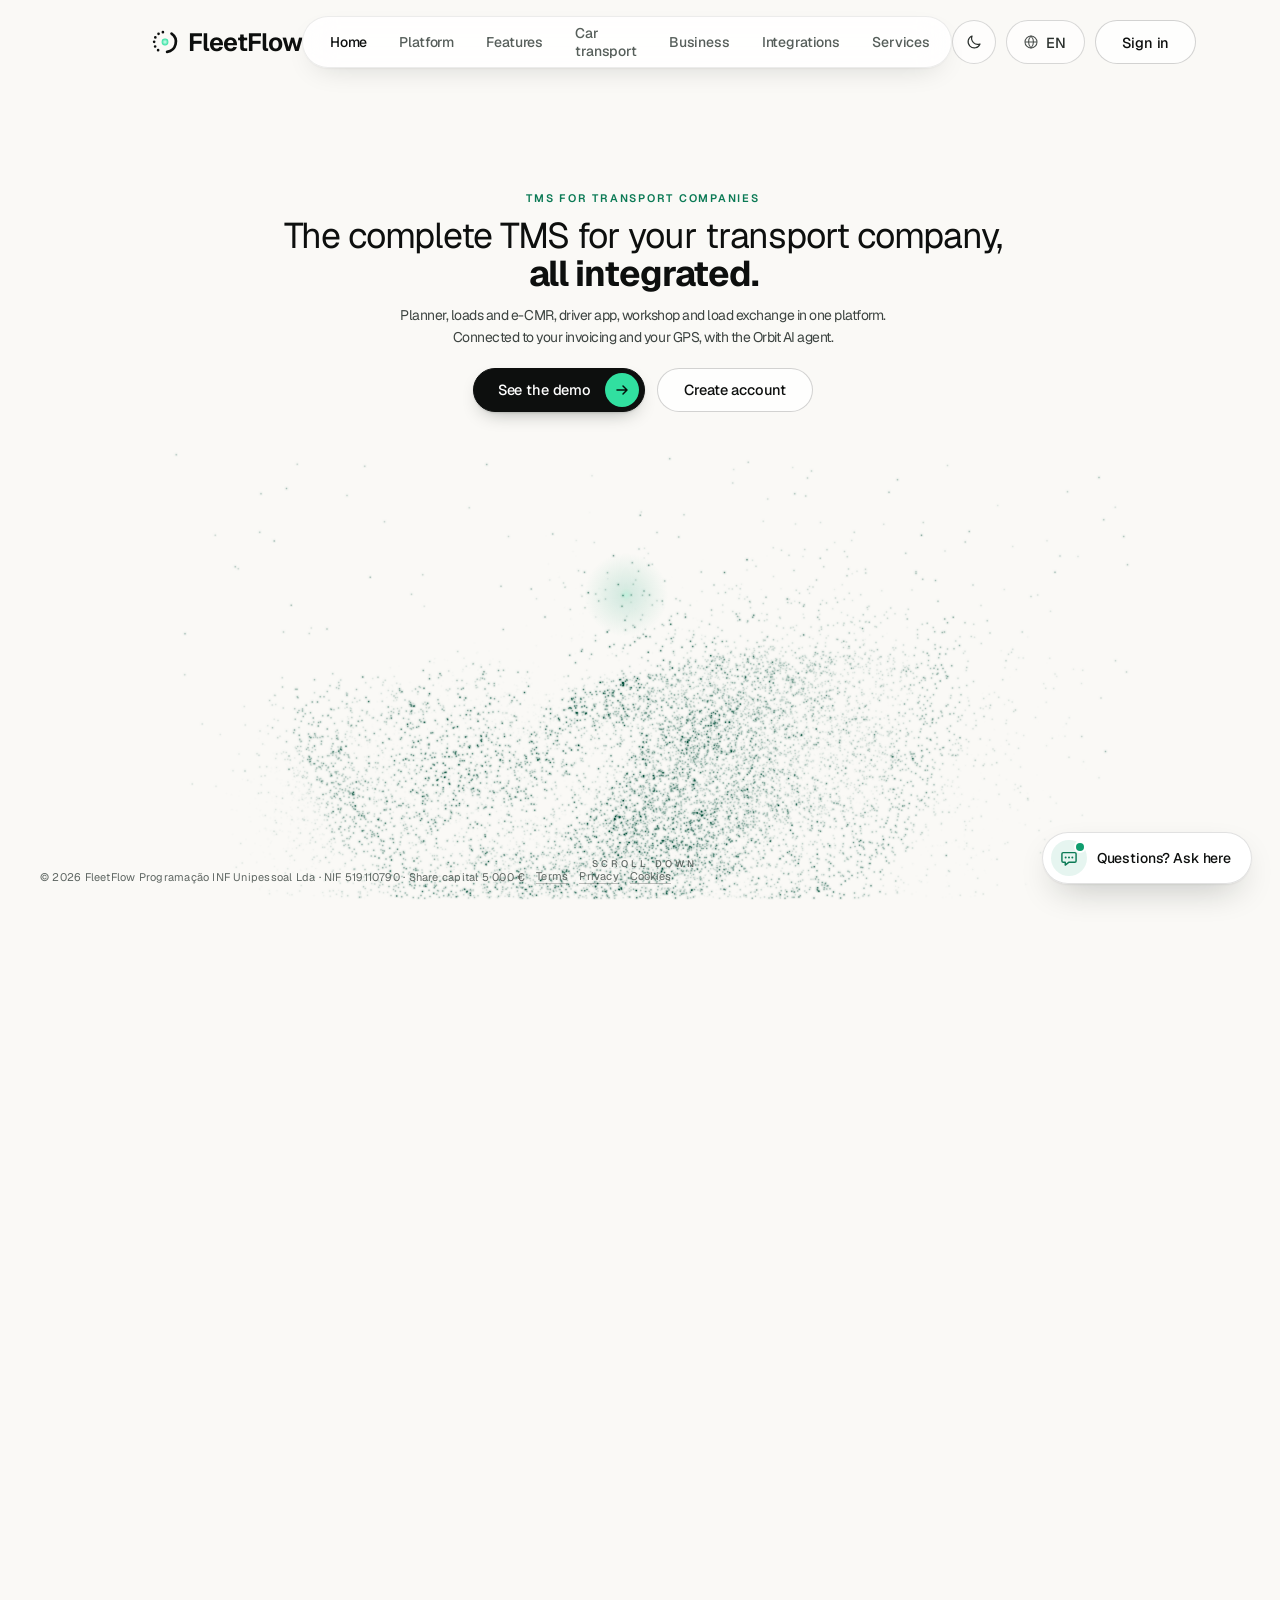
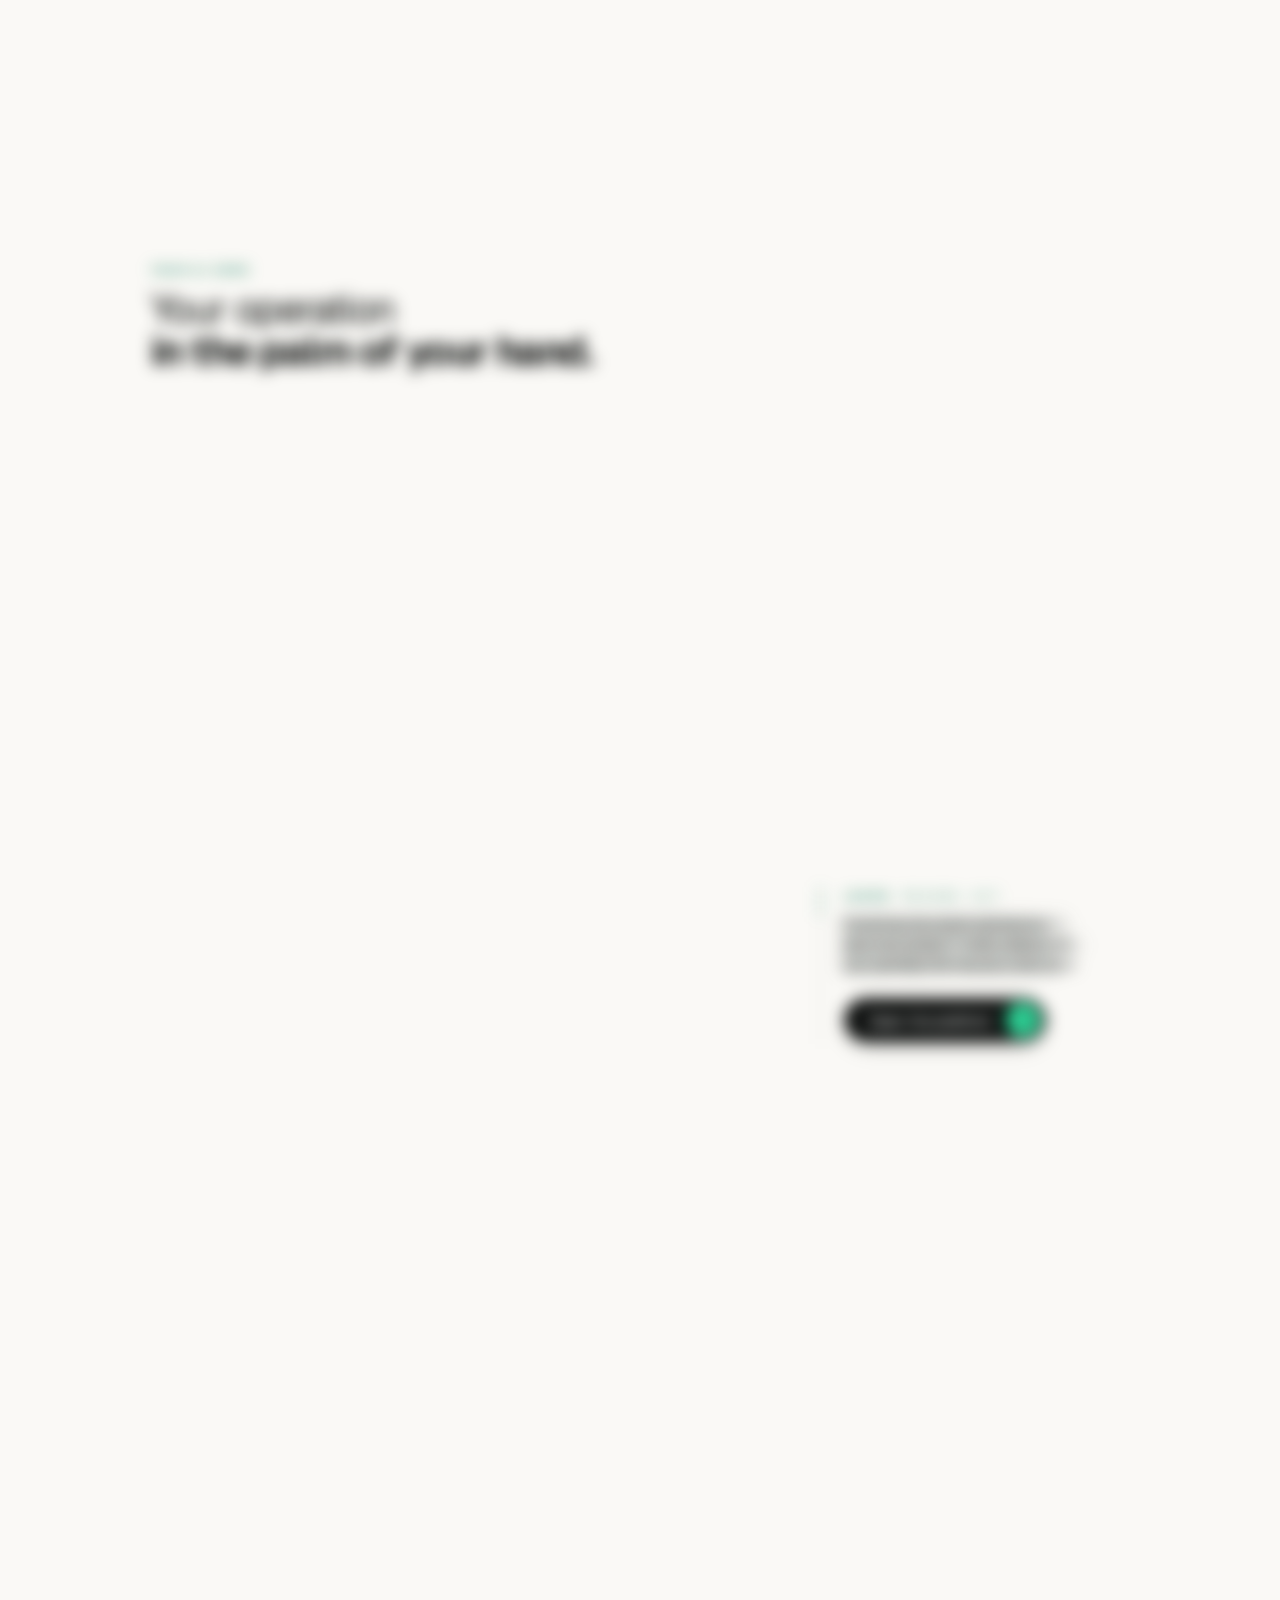
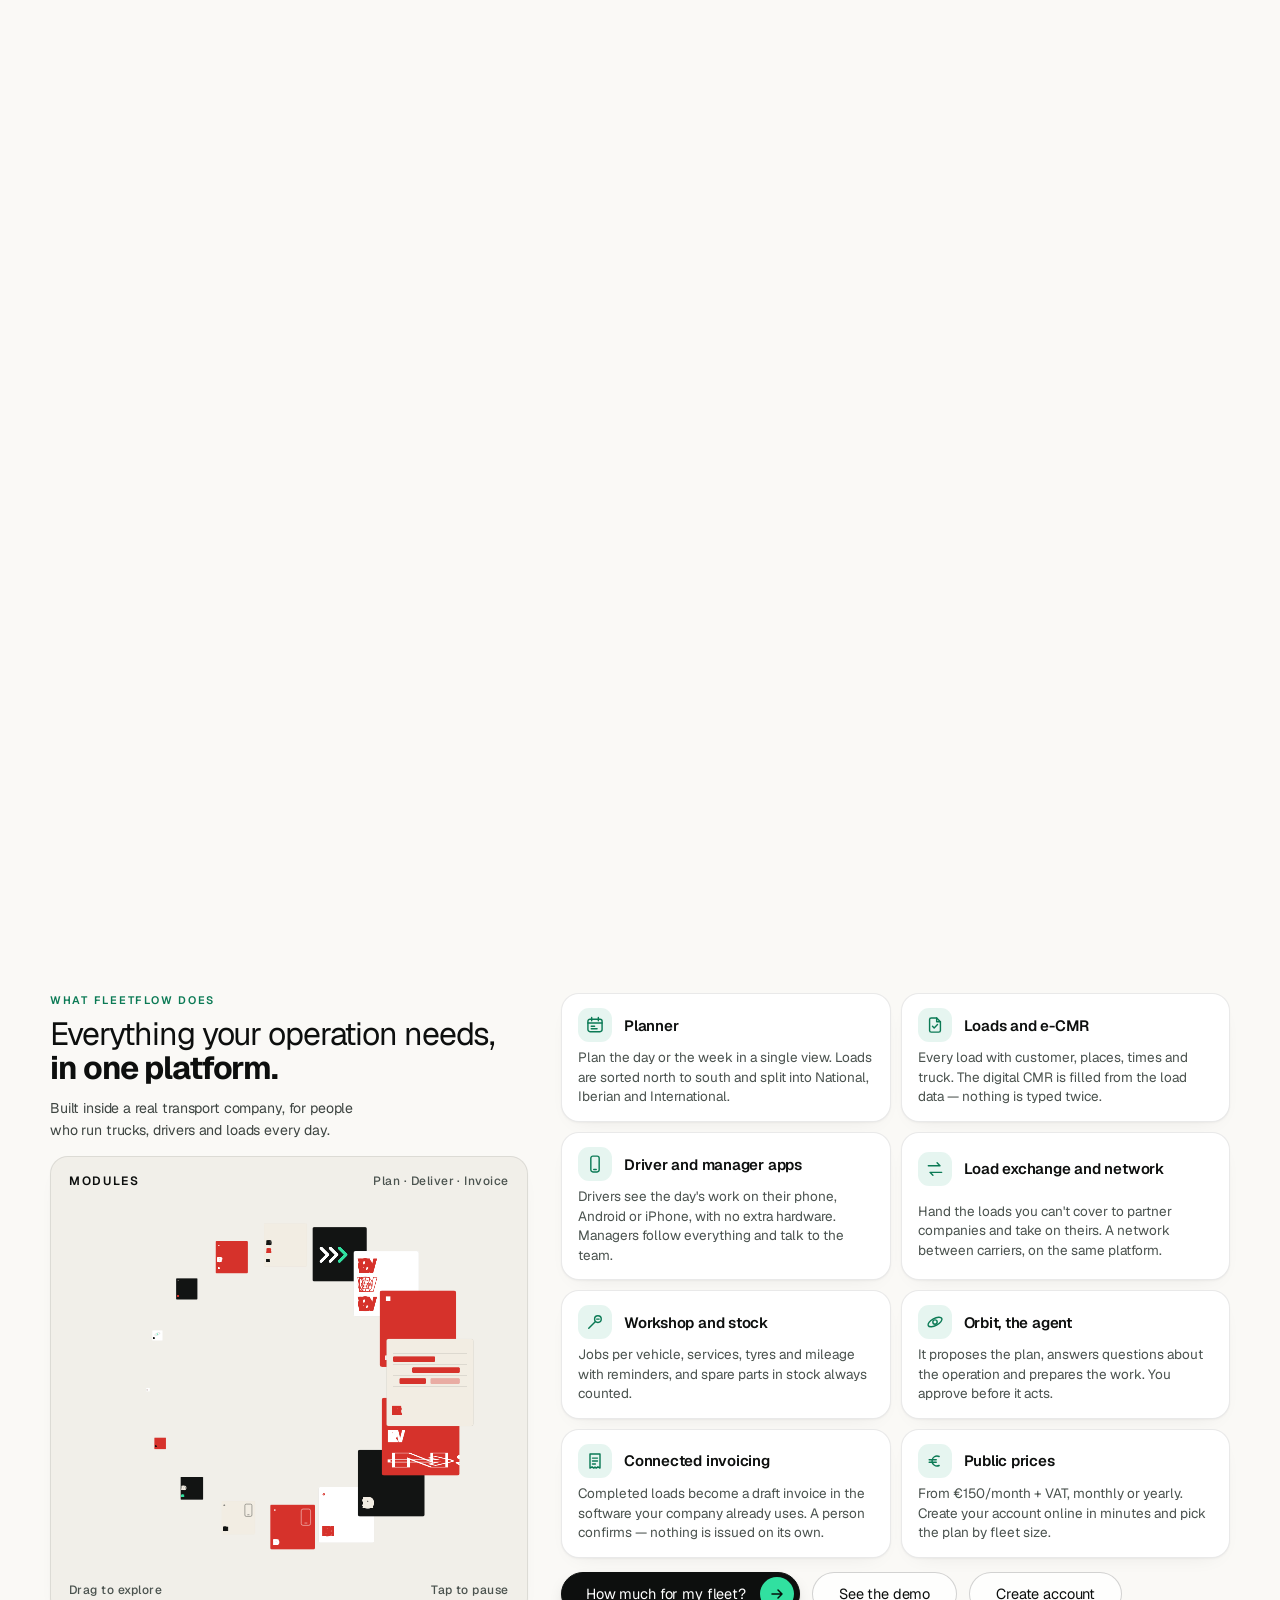
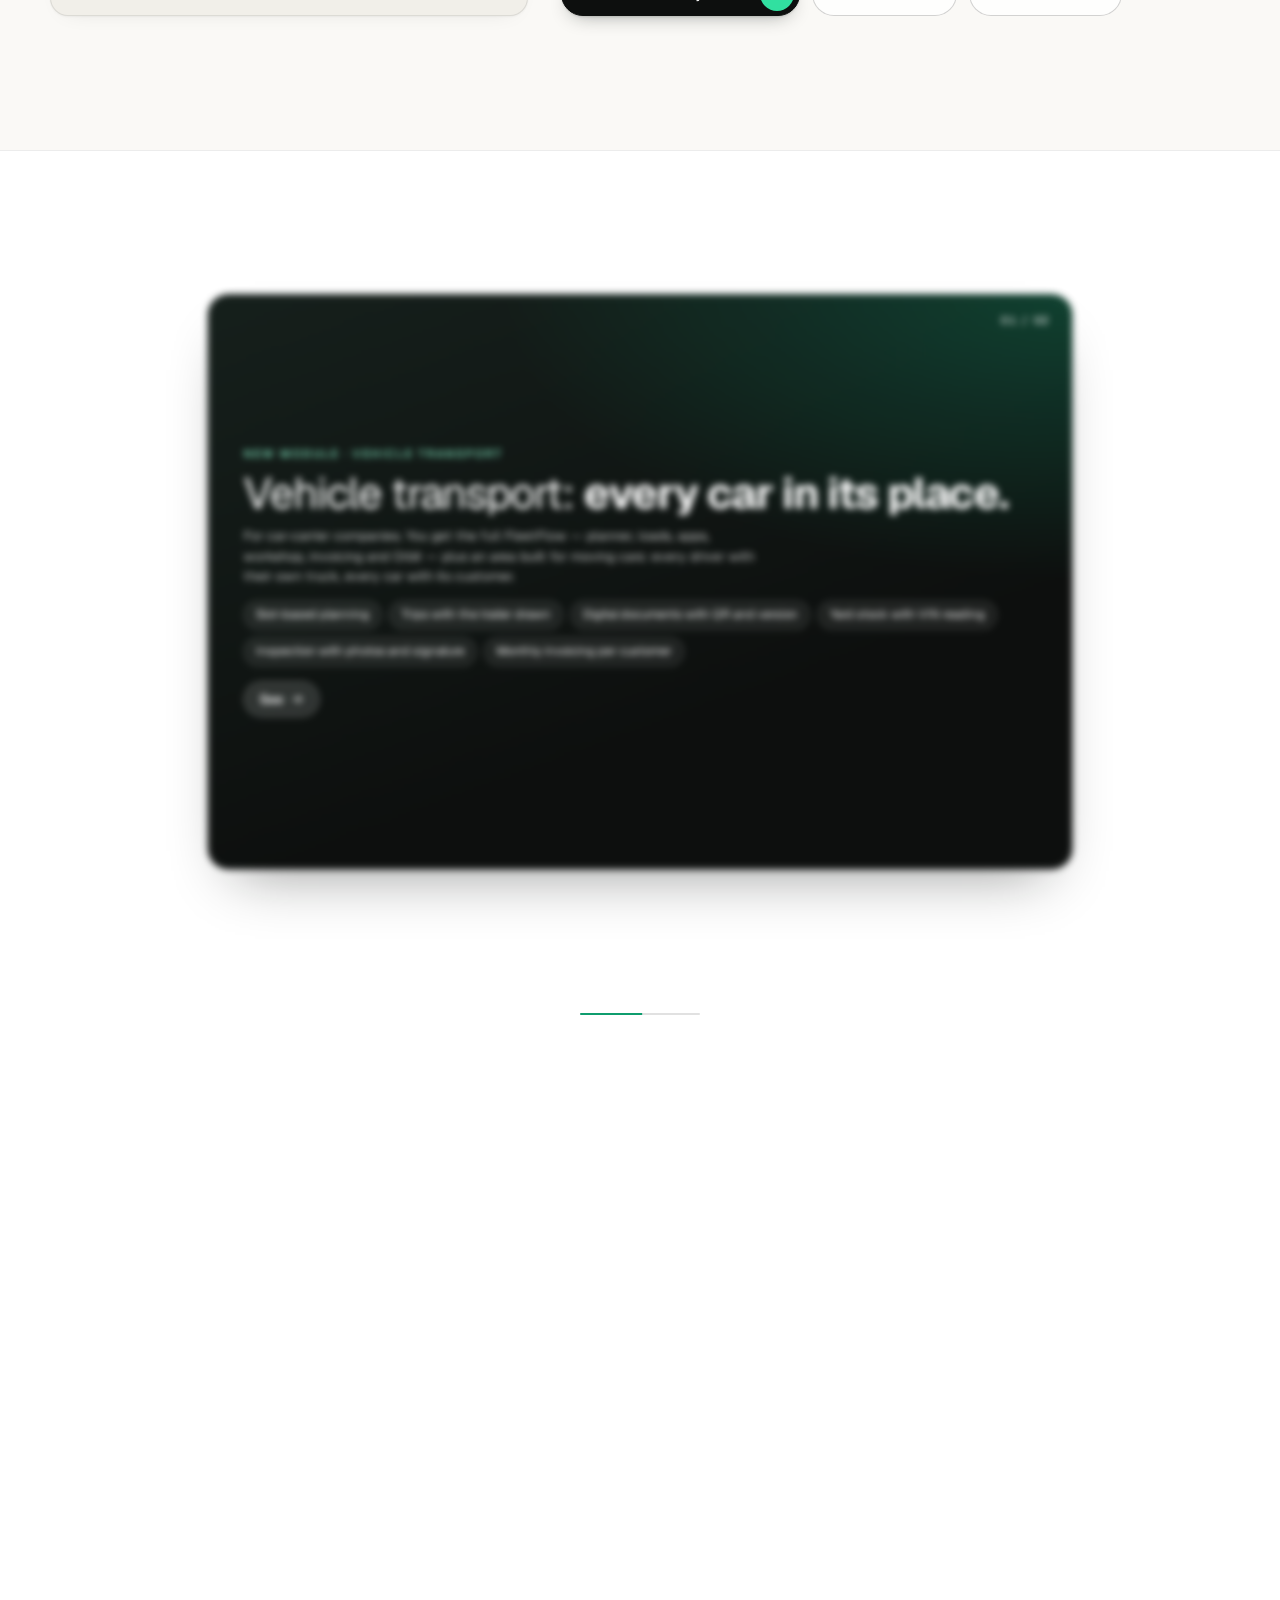
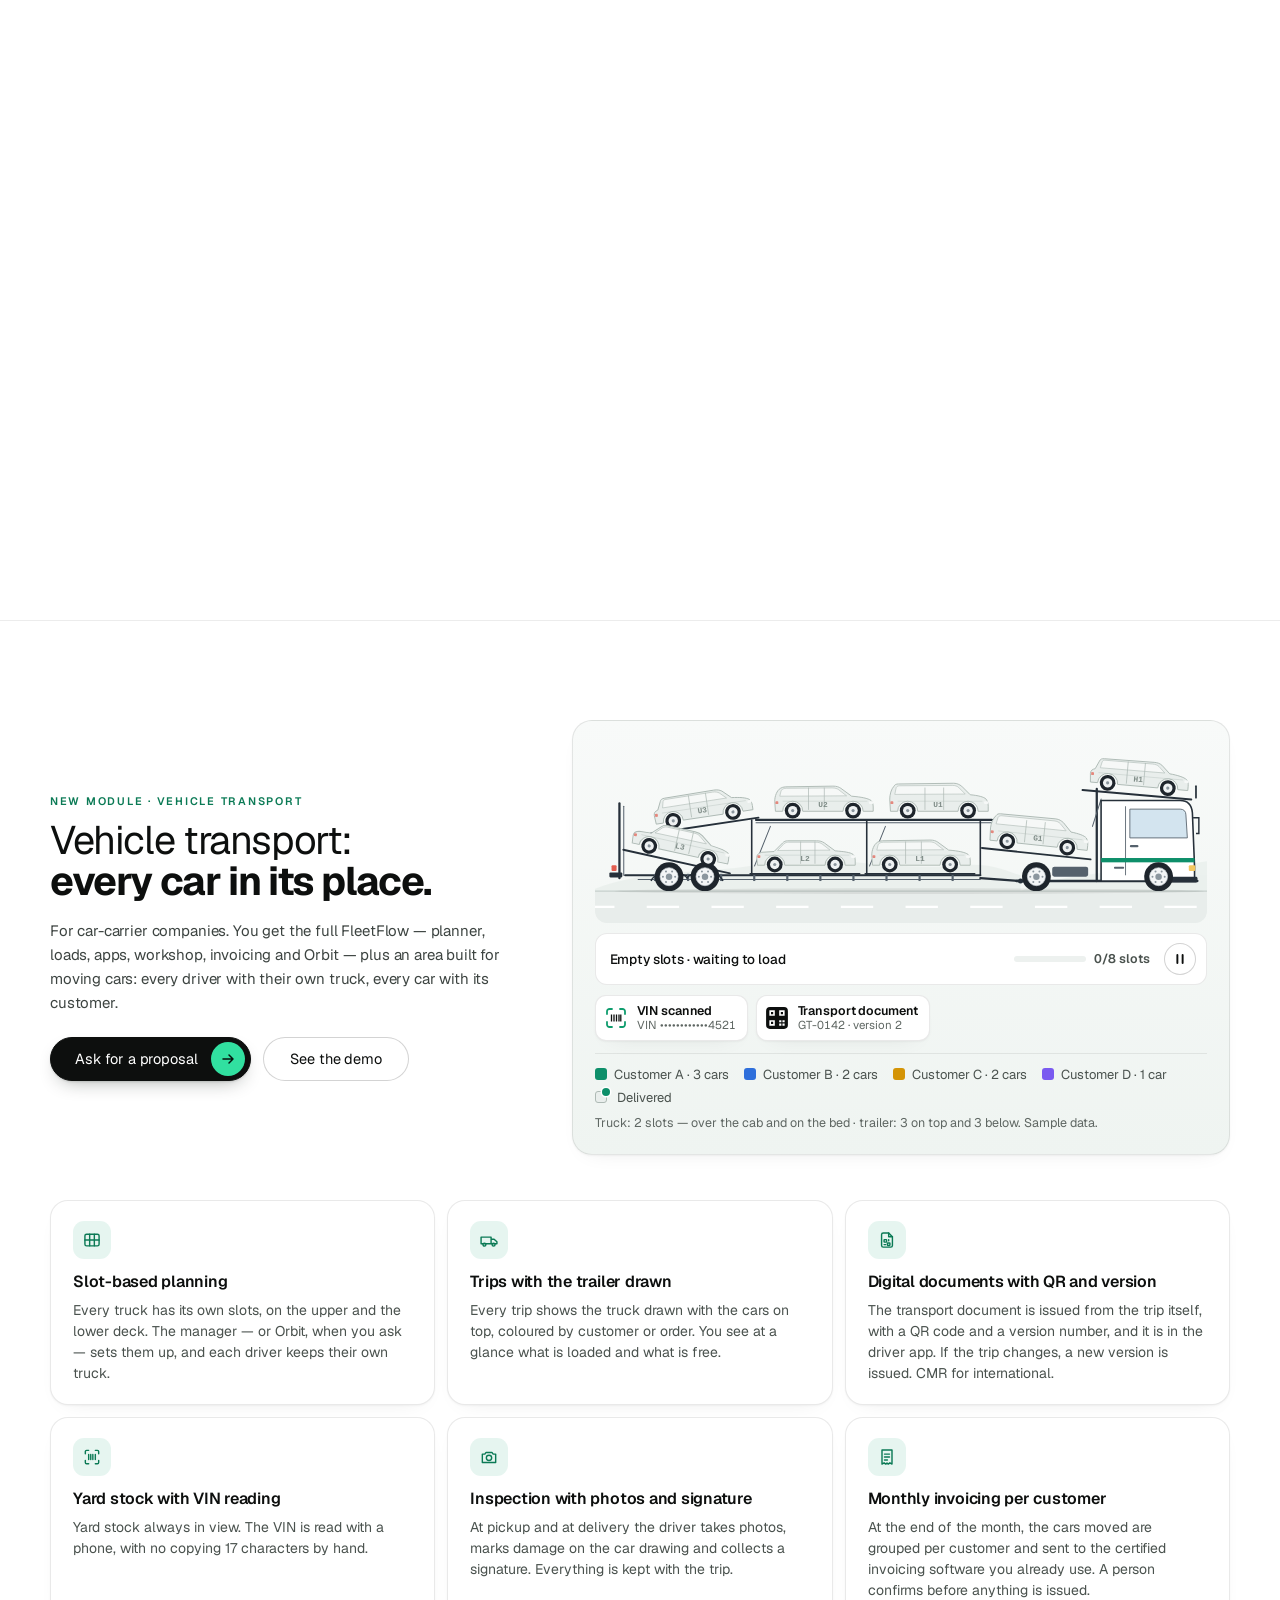
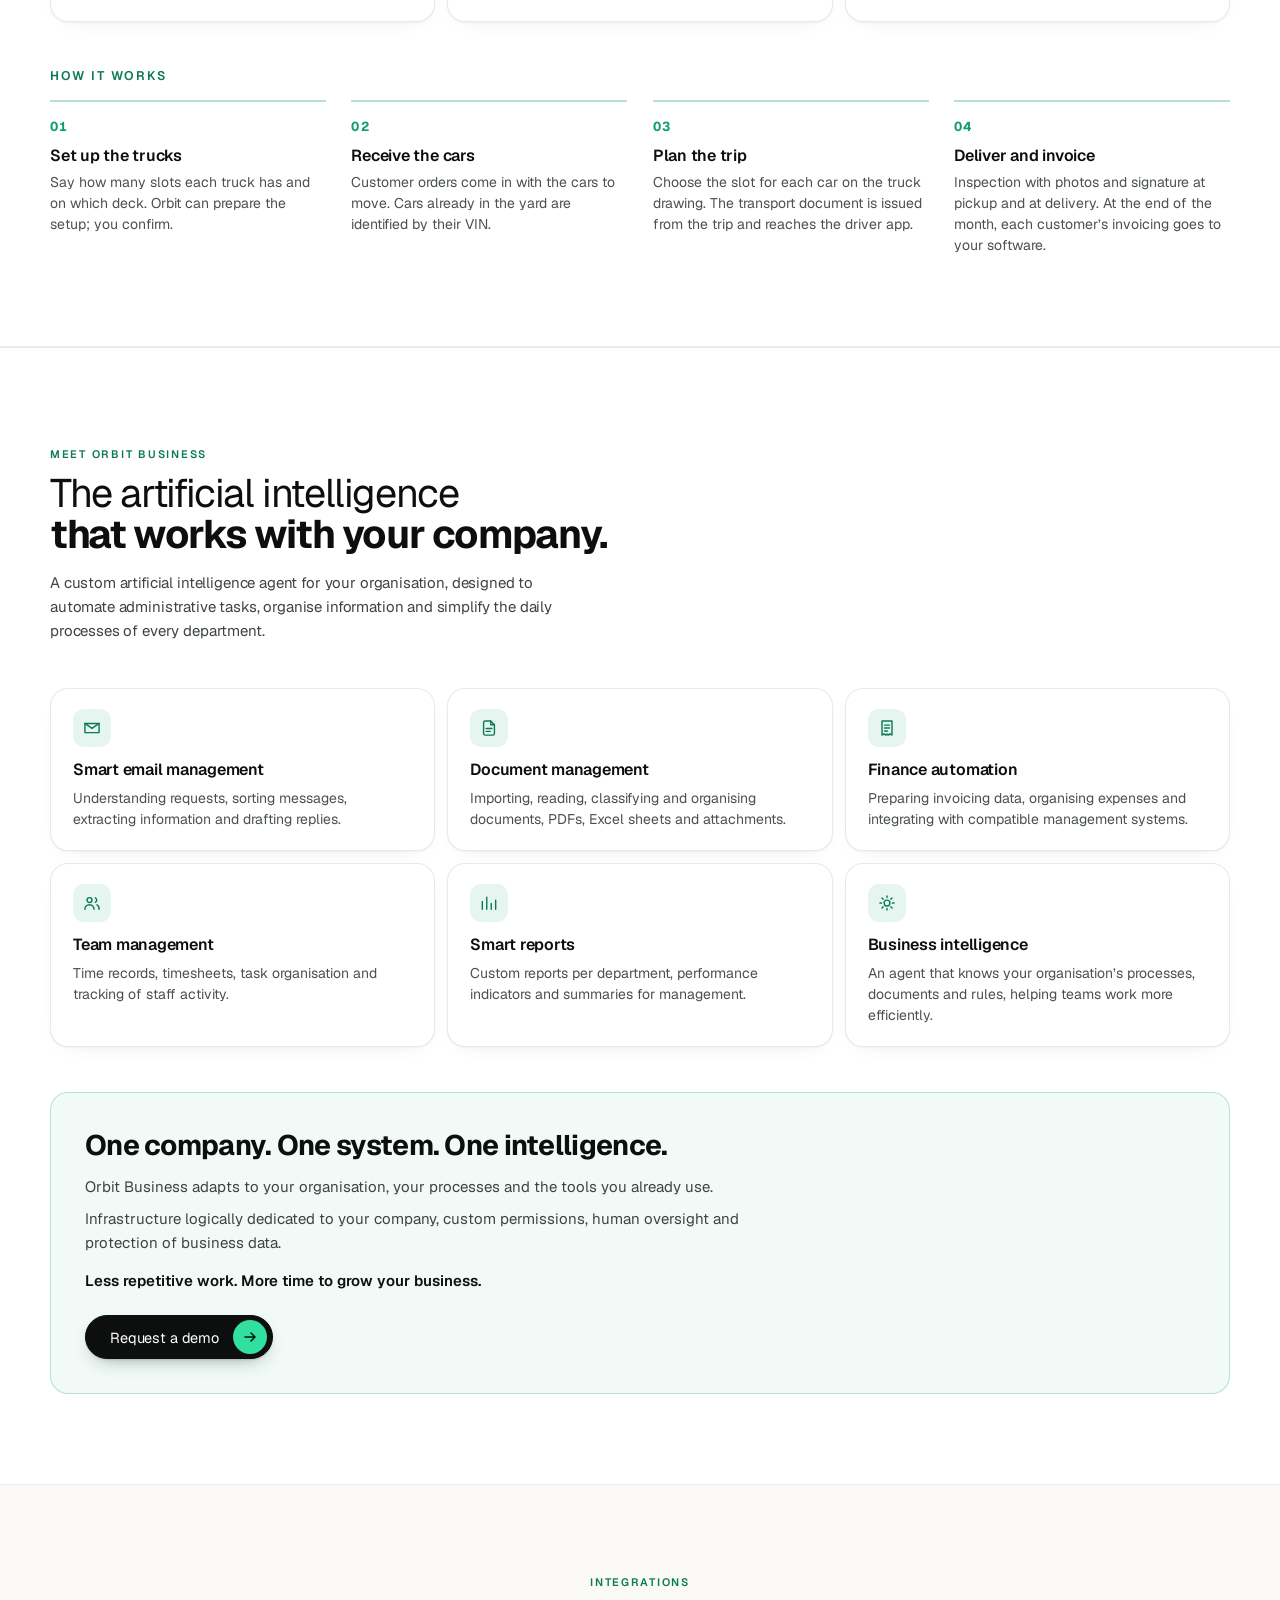
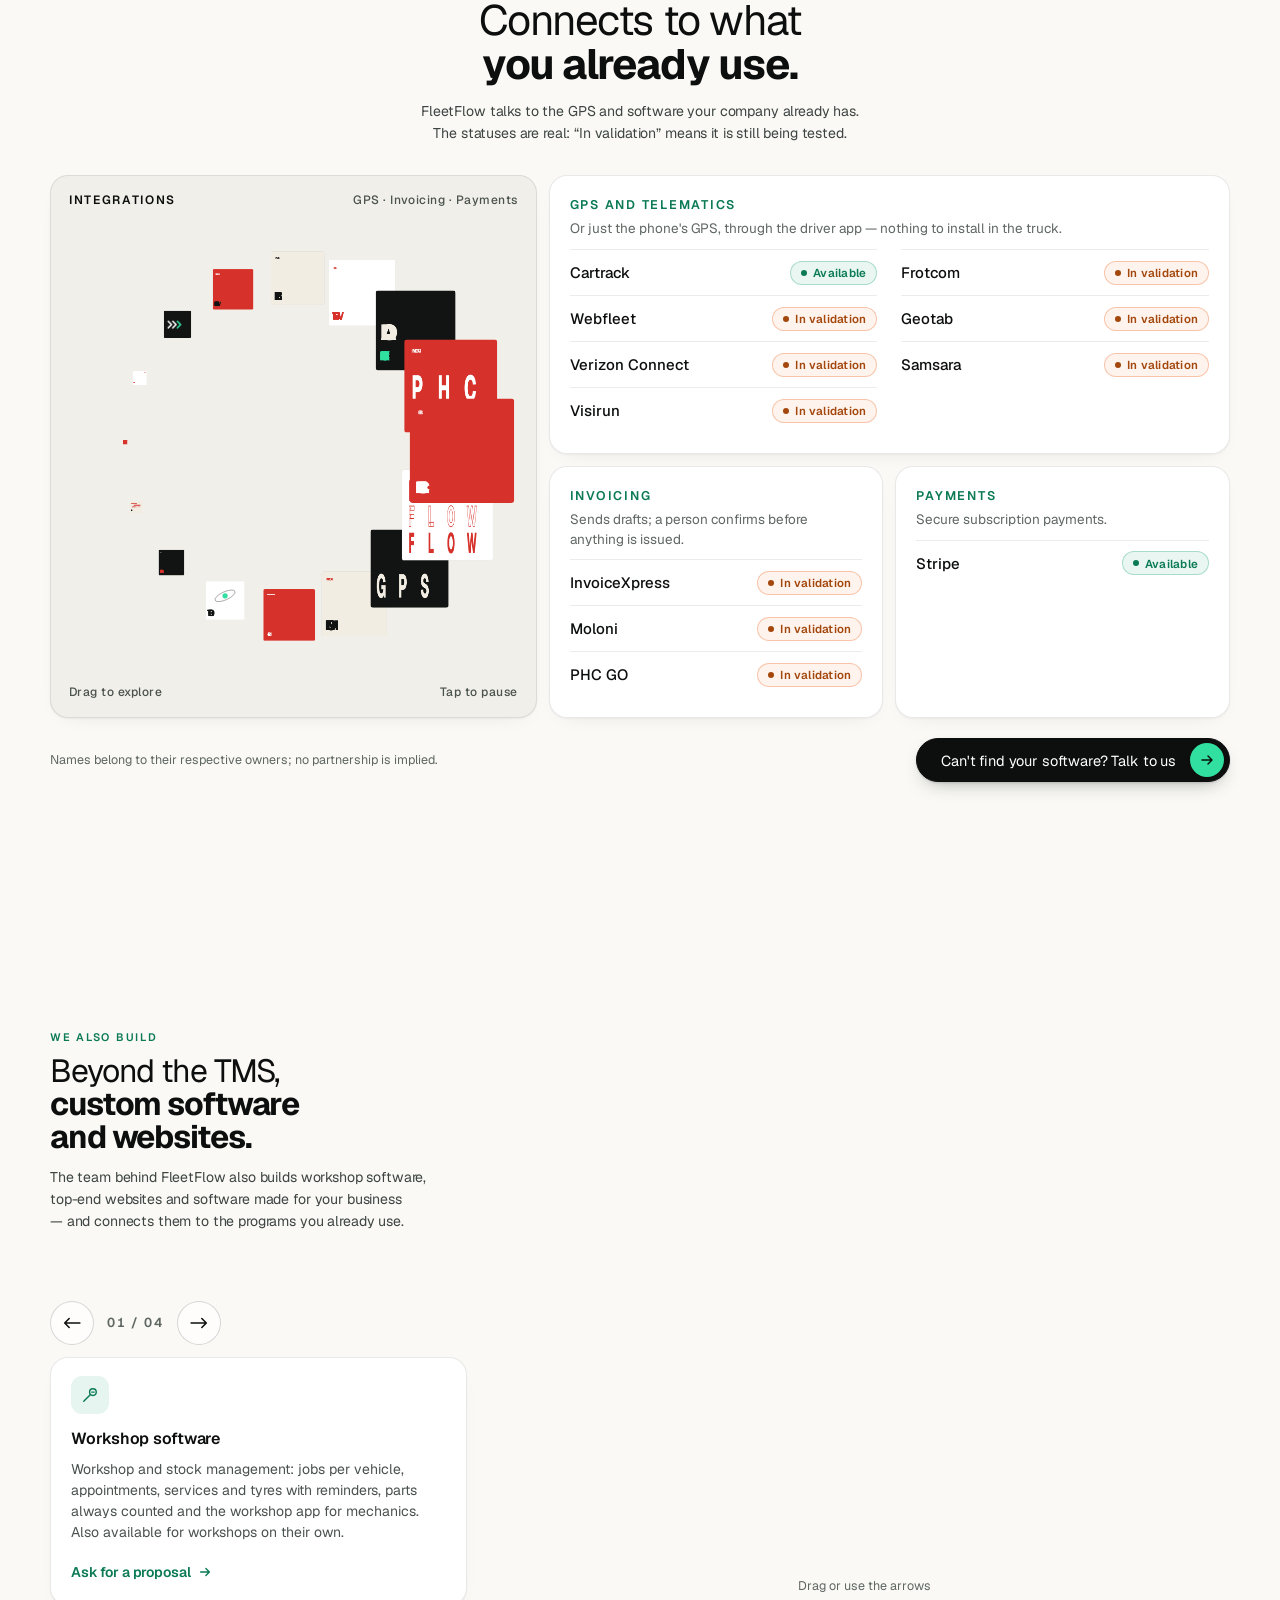
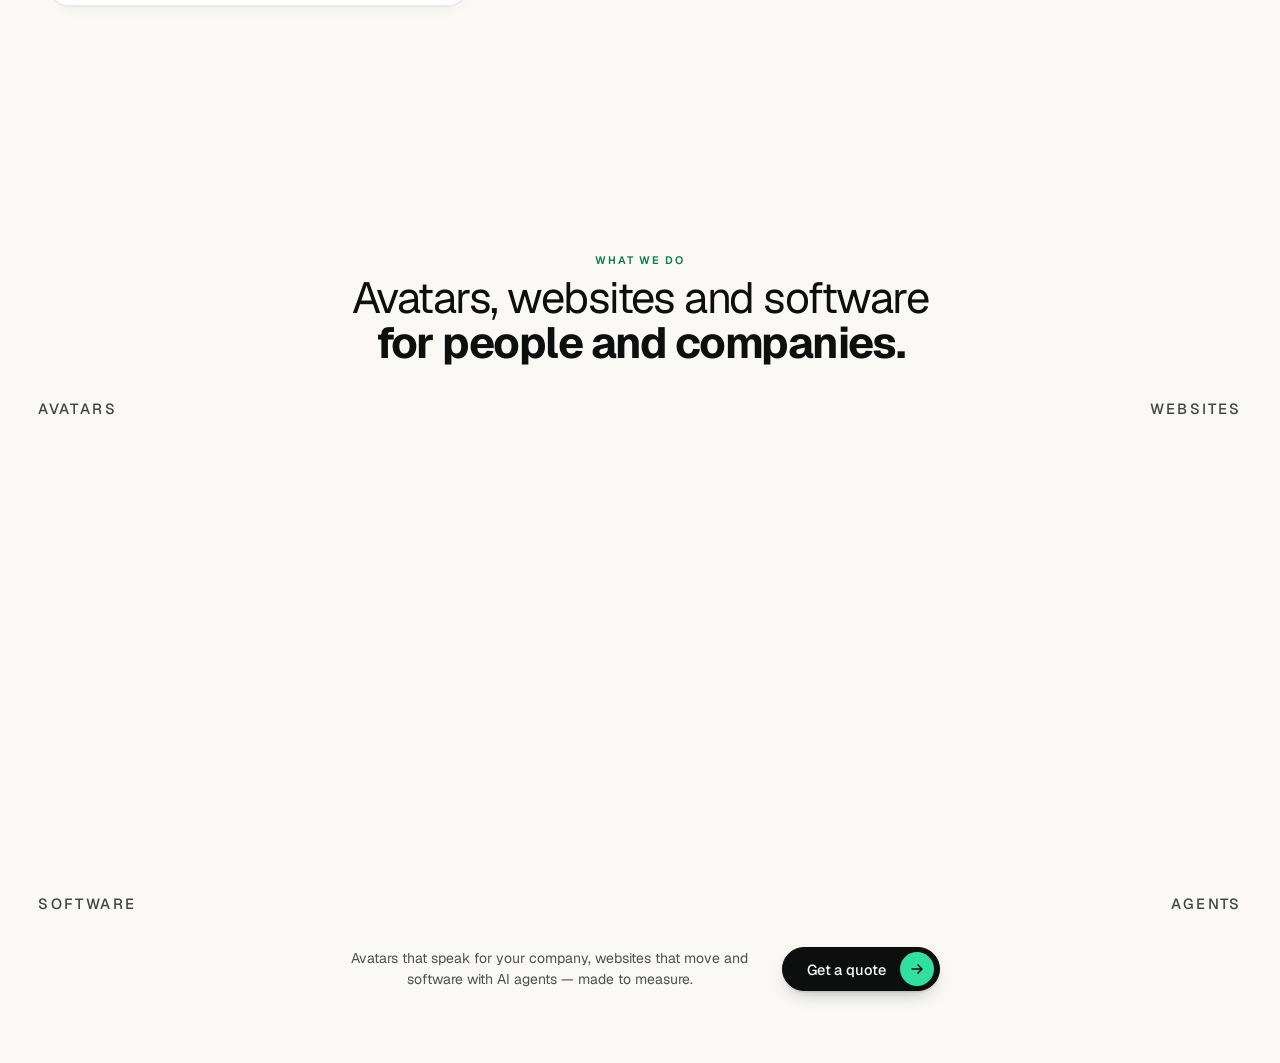
==== commit 73605bc2: "Novidades: cartões que anunciam Transporte de veículos e Orbit Business (efeito de pilha guiado pelo" ====
--- a/index.html
+++ b/index.html
@@ -213,6 +213,33 @@
         </div>
       </div>
     </section>
+    <!-- 26/11: "Novidades" — dois cartões com a informação que anunciam as secções a seguir (tratamento do Scroll Stack da HorizonX, guiado pelo scroll: js/anuncios.js). -->
+    <section class="stk" id="novidades" aria-labelledby="stk-title" data-snap="2">
+      <h2 class="stk__sr" id="stk-title" data-i18n="stk.aria">Novidades</h2>
+      <div class="stk__stage">
+        <a class="stk__card" href="#transporte-veiculos" data-tone="a">
+          <span class="stk__num" aria-hidden="true">01 / 02</span>
+          <span class="stk__body">
+            <span class="stk__eyebrow" data-i18n="stk.e1">Novo módulo · Transporte de veículos</span>
+            <span class="stk__title"><span data-i18n="cv.title_muted">Transporte de veículos:</span> <strong data-i18n="cv.title_strong">cada carro no seu lugar.</strong></span>
+            <span class="stk__lead" data-i18n="cv.lead">Para empresas de porta-automóveis. Tens a FleetFlow completa — planeador, cargas, apps, oficina, faturação e o Orbit — e uma área feita para transportar carros: cada motorista com o seu camião, cada carro com o seu cliente.</span>
+            <ul class="stk__pts"><li data-i18n="cv.f1.t">Planeamento por lugares</li><li data-i18n="cv.f2.t">Viagens com o reboque desenhado</li><li data-i18n="cv.f3.t">Guias digitais com QR e versão</li><li data-i18n="cv.f4.t">Parque com leitura do número de quadro</li><li data-i18n="cv.f5.t">Inspeção com fotos e assinatura</li><li data-i18n="cv.f6.t">Faturação mensal por cliente</li></ul>
+            <span class="stk__go"><span data-i18n="stk.go">Ver</span><svg viewBox="0 0 16 16" aria-hidden="true"><path d="M3 8h10M9 4l4 4-4 4" /></svg></span>
+          </span>
+        </a>
+        <a class="stk__card" href="#orbit-business" data-tone="b">
+          <span class="stk__num" aria-hidden="true">02 / 02</span>
+          <span class="stk__body">
+            <span class="stk__eyebrow" data-i18n="stk.e2">Novo · Orbit Business</span>
+            <span class="stk__title"><span data-i18n="of.title_muted">A inteligência artificial</span> <strong data-i18n="of.title_strong">que trabalha com a sua empresa.</strong></span>
+            <span class="stk__lead" data-i18n="of.lead">Um agente de inteligência artificial personalizado para a sua organização, concebido para automatizar tarefas administrativas, organizar informação e simplificar os processos diários de cada departamento.</span>
+            <ul class="stk__pts"><li data-i18n="of.f1.t">Gestão inteligente de emails</li><li data-i18n="of.f2.t">Gestão documental</li><li data-i18n="of.f3.t">Automação financeira</li><li data-i18n="of.f4.t">Gestão de equipas</li><li data-i18n="of.f5.t">Relatórios inteligentes</li><li data-i18n="of.f6.t">Inteligência empresarial</li></ul>
+            <span class="stk__go"><span data-i18n="stk.go">Ver</span><svg viewBox="0 0 16 16" aria-hidden="true"><path d="M3 8h10M9 4l4 4-4 4" /></svg></span>
+          </span>
+        </a>
+        <span class="stk__progress" aria-hidden="true"><i></i></span>
+      </div>
+    </section>
     <!-- 24/11: Transporte de veículos — módulo extra para porta-automóveis (preço fora do site por decisão do founder, 24/11). Cena clara (veiculos.css);
          o porta-automóveis é desenhado por js/porta-automoveis.js: camião com 2 lugares + reboque com 6; os carros acendem com a cor do cliente na carga e apagam na entrega. -->
     <section class="cv" id="transporte-veiculos" aria-labelledby="cv-title" data-snap>
@@ -489,6 +516,7 @@
   <script src="js/snap.js"></script>
   <script src="js/pedido.js"></script>
   <script src="js/porta-automoveis.js"></script>
+  <script src="js/anuncios.js"></script>
   <script>
   /* i18n FleetFlow — PT/EN/ES, ligado ao seletor existente (nav.js só troca o label) */
   (function(){
@@ -525,7 +553,7 @@
         "lig.gps":"GPS e telemática","lig.gps.note":"Ou só o GPS do telemóvel, pela app do motorista — sem instalar nada no camião.","lig.inv":"Faturação","lig.inv.note":"Envia rascunhos; uma pessoa confirma antes de emitir.","lig.pay":"Pagamentos","lig.pay.note":"Pagamento seguro das subscrições.",
         "lig.ok":"Disponível","srv.fold.aria":"Cartazes dos serviços. Arrasta para os lados ou usa as setas do teclado.","srv.fold.hint":"Arrasta ou usa as setas","srv.fold.prev":"Serviço anterior","srv.fold.next":"Serviço seguinte","mod.o.tl":"Módulos","mod.o.tr":"Planear · Transportar · Faturar","mod.o.aria":"Roda com os módulos da FleetFlow. Arrasta para os lados para rodar; Enter ou Espaço pausa; as setas esquerda e direita avançam.",
         "btn.signup":"Criar conta","nav.services":"Serviços","lig.o.tl":"Ligações","lig.o.tr":"GPS · Faturação · Pagamentos","lig.o.bl":"Arrasta para explorar","lig.o.br":"Toca para pausar","lig.o.aria":"Roda com os programas a que a FleetFlow se liga. Arrasta para os lados para rodar; Enter ou Espaço pausa; as setas esquerda e direita avançam.","srv.eyebrow":"Também fazemos","srv.title_muted":"Além do TMS,","srv.title_strong":"software e sites à medida.","srv.lead":"A equipa que faz a FleetFlow também faz software de oficina, sites topo de gama e programas feitos para o teu negócio — e liga-os aos programas que já usas.","srv.ws.t":"Software de oficina","srv.ws.d":"Gestão da oficina e do stock: trabalhos por viatura, marcações, revisões e pneus com avisos, peças sempre contadas e a app da oficina para os mecânicos. Também existe só para oficinas.","srv.ws.cta":"Pedir proposta","srv.site.t":"Sites topo de gama com movimento","srv.site.d":"Sites animados e em 3D, como este: rápidos, em várias línguas e feitos à medida da tua marca.","srv.site.cta":"Pedir orçamento","srv.sw.t":"Software por medida","srv.sw.d":"Ferramentas internas, portais para clientes e agentes de IA que trabalham na tua operação, feitos para o teu negócio.","srv.sw.cta":"Pedir orçamento","srv.int.t":"Integrações","srv.int.d":"Ligamos a FleetFlow à faturação (InvoiceXpress, Moloni e PHC GO, em validação) e ao GPS (Cartrack disponível; outros em validação). Usas outro programa? Diz-nos qual.","srv.int.cta":"Falar de integrações","lig.val":"Em validação","lig.legal":"Os nomes pertencem aos respetivos donos; não implica parceria.","lig.cta":"Não encontras o teu programa? Fala connosco",
-        "nav.cars":"Veículos","cv.eyebrow":"Novo módulo · Transporte de veículos","cv.title_muted":"Transporte de veículos:","cv.title_strong":"cada carro no seu lugar.","cv.lead":"Para empresas de porta-automóveis. Tens a FleetFlow completa — planeador, cargas, apps, oficina, faturação e o Orbit — e uma área feita para transportar carros: cada motorista com o seu camião, cada carro com o seu cliente.","cv.cta":"Pedir proposta","cv.note":"Interesse: módulo Transporte de veículos (porta-automóveis).","cv.art.aria":"Desenho de um porta-automóveis: camião com 2 lugares, sobre a cabine e no estrado, e reboque com 6, 3 em cima e 3 em baixo. Na carga, cada carro acende com a cor do seu cliente; na entrega volta a apagar e fica com um visto verde.","cv.vin.t":"Número de quadro lido","cv.doc.t":"Guia de transporte","cv.doc.v":"GT-0142 · versão 2","cv.lg.a":"Cliente A · 3 carros","cv.lg.b":"Cliente B · 2 carros","cv.lg.c":"Cliente C · 2 carros","cv.lg.d":"Cliente D · 1 carro","cv.lg.done":"Entregue","cv.lg.decks":"Camião: 2 lugares — sobre a cabine e no estrado · reboque: 3 em cima e 3 em baixo. Dados de exemplo.","cv.rig.static":"Camião carregado · 8 carros de 4 clientes","cv.rig.empty":"Lugares vazios · à espera da carga","cv.rig.load":"A carregar · lugar {slot}","cv.rig.route":"Em rota · todos os lugares ocupados","cv.rig.unload":"A entregar · lugar {slot} · {n} de {t} entregues","cv.rig.done":"Viagem concluída · 8 carros entregues","cv.rig.occ":"{n}/{t} lugares","cv.rig.pause":"Pausar animação","cv.rig.play":"Continuar animação","cv.f1.t":"Planeamento por lugares","cv.f1.d":"Cada camião tem os seus lugares, no piso de cima e no de baixo. O gestor — ou o Orbit, a teu pedido — configura-os, e cada motorista fica com o seu camião.","cv.f2.t":"Viagens com o reboque desenhado","cv.f2.d":"Cada viagem mostra o camião desenhado com os carros por cima, pintados com a cor de cada cliente ou encomenda. Vê-se num relance o que vai e o que está livre.","cv.f3.t":"Guias digitais com QR e versão","cv.f3.d":"A guia de transporte sai da própria viagem, com código QR e número de versão, e fica na app do motorista. Se a viagem muda, sai a versão nova. Para internacional, CMR.","cv.f4.t":"Parque com leitura do número de quadro","cv.f4.d":"O stock do parque sempre à vista. O número de quadro (VIN) lê-se com o telemóvel, sem copiar 17 caracteres à mão.","cv.f5.t":"Inspeção com fotos e assinatura","cv.f5.d":"Na recolha e na entrega, o motorista tira fotos, marca os danos no desenho do carro e recolhe a assinatura. Fica tudo guardado na viagem.","cv.f6.t":"Faturação mensal por cliente","cv.f6.d":"No fim do mês, os carros transportados juntam-se por cliente e seguem para o programa de faturação certificado que já usas. Uma pessoa confirma antes de emitir.","cv.how":"Como funciona","cv.s1.t":"Configura os camiões","cv.s1.d":"Diz quantos lugares tem cada camião e em que piso. O Orbit pode preparar a configuração; tu confirmas.","cv.s2.t":"Recebe os carros","cv.s2.d":"As encomendas dos clientes entram com os carros a transportar. Os que já estão no parque são lidos pelo número de quadro.","cv.s3.t":"Planeia a viagem","cv.s3.d":"Escolhes o lugar de cada carro no desenho do camião. A guia de transporte sai da viagem e chega à app do motorista.","cv.s4.t":"Entrega e fatura","cv.s4.d":"Inspeção com fotos e assinatura na recolha e na entrega. No fim do mês, a faturação de cada cliente segue para o teu programa.","nav.office":"Business","of.eyebrow":"Conheça o Orbit Business","of.title_muted":"A inteligência artificial","of.title_strong":"que trabalha com a sua empresa.","of.lead":"Um agente de inteligência artificial personalizado para a sua organização, concebido para automatizar tarefas administrativas, organizar informação e simplificar os processos diários de cada departamento.","of.cta":"Solicite uma demonstração","of.note":"Interesse: Orbit Business (agente de IA para a empresa).","of.f1.t":"Gestão inteligente de emails","of.f1.d":"Interpretação de pedidos, classificação de mensagens, extração de informação e preparação de respostas.","of.f2.t":"Gestão documental","of.f2.d":"Importação, leitura, classificação e organização de documentos, PDFs, folhas Excel e anexos.","of.f3.t":"Automação financeira","of.f3.d":"Preparação de dados para faturação, organização de despesas e integração com sistemas de gestão compatíveis.","of.f4.t":"Gestão de equipas","of.f4.d":"Registo de horários, folhas de horas, organização de tarefas e acompanhamento da atividade dos colaboradores.","of.f5.t":"Relatórios inteligentes","of.f5.d":"Relatórios personalizados por departamento, indicadores de desempenho e resumos para a administração.","of.f6.t":"Inteligência empresarial","of.f6.d":"Um agente que conhece os processos, documentos e regras da sua organização, ajudando as equipas a trabalhar de forma mais eficiente.","of.close.t":"Uma empresa. Um sistema. Uma inteligência.","of.close.d1":"O Orbit Business adapta-se à sua organização, aos seus processos e às ferramentas que já utiliza.","of.close.d2":"Infraestrutura dedicada logicamente à sua empresa, permissões personalizadas, supervisão humana e proteção dos dados empresariais.","of.close.d3":"Menos trabalho repetitivo. Mais tempo para fazer crescer o seu negócio.",
+        "nav.cars":"Veículos","cv.eyebrow":"Novo módulo · Transporte de veículos","cv.title_muted":"Transporte de veículos:","cv.title_strong":"cada carro no seu lugar.","cv.lead":"Para empresas de porta-automóveis. Tens a FleetFlow completa — planeador, cargas, apps, oficina, faturação e o Orbit — e uma área feita para transportar carros: cada motorista com o seu camião, cada carro com o seu cliente.","cv.cta":"Pedir proposta","cv.note":"Interesse: módulo Transporte de veículos (porta-automóveis).","cv.art.aria":"Desenho de um porta-automóveis: camião com 2 lugares, sobre a cabine e no estrado, e reboque com 6, 3 em cima e 3 em baixo. Na carga, cada carro acende com a cor do seu cliente; na entrega volta a apagar e fica com um visto verde.","cv.vin.t":"Número de quadro lido","cv.doc.t":"Guia de transporte","cv.doc.v":"GT-0142 · versão 2","cv.lg.a":"Cliente A · 3 carros","cv.lg.b":"Cliente B · 2 carros","cv.lg.c":"Cliente C · 2 carros","cv.lg.d":"Cliente D · 1 carro","cv.lg.done":"Entregue","cv.lg.decks":"Camião: 2 lugares — sobre a cabine e no estrado · reboque: 3 em cima e 3 em baixo. Dados de exemplo.","cv.rig.static":"Camião carregado · 8 carros de 4 clientes","cv.rig.empty":"Lugares vazios · à espera da carga","cv.rig.load":"A carregar · lugar {slot}","cv.rig.route":"Em rota · todos os lugares ocupados","cv.rig.unload":"A entregar · lugar {slot} · {n} de {t} entregues","cv.rig.done":"Viagem concluída · 8 carros entregues","cv.rig.occ":"{n}/{t} lugares","cv.rig.pause":"Pausar animação","cv.rig.play":"Continuar animação","cv.f1.t":"Planeamento por lugares","cv.f1.d":"Cada camião tem os seus lugares, no piso de cima e no de baixo. O gestor — ou o Orbit, a teu pedido — configura-os, e cada motorista fica com o seu camião.","cv.f2.t":"Viagens com o reboque desenhado","cv.f2.d":"Cada viagem mostra o camião desenhado com os carros por cima, pintados com a cor de cada cliente ou encomenda. Vê-se num relance o que vai e o que está livre.","cv.f3.t":"Guias digitais com QR e versão","cv.f3.d":"A guia de transporte sai da própria viagem, com código QR e número de versão, e fica na app do motorista. Se a viagem muda, sai a versão nova. Para internacional, CMR.","cv.f4.t":"Parque com leitura do número de quadro","cv.f4.d":"O stock do parque sempre à vista. O número de quadro (VIN) lê-se com o telemóvel, sem copiar 17 caracteres à mão.","cv.f5.t":"Inspeção com fotos e assinatura","cv.f5.d":"Na recolha e na entrega, o motorista tira fotos, marca os danos no desenho do carro e recolhe a assinatura. Fica tudo guardado na viagem.","cv.f6.t":"Faturação mensal por cliente","cv.f6.d":"No fim do mês, os carros transportados juntam-se por cliente e seguem para o programa de faturação certificado que já usas. Uma pessoa confirma antes de emitir.","cv.how":"Como funciona","cv.s1.t":"Configura os camiões","cv.s1.d":"Diz quantos lugares tem cada camião e em que piso. O Orbit pode preparar a configuração; tu confirmas.","cv.s2.t":"Recebe os carros","cv.s2.d":"As encomendas dos clientes entram com os carros a transportar. Os que já estão no parque são lidos pelo número de quadro.","cv.s3.t":"Planeia a viagem","cv.s3.d":"Escolhes o lugar de cada carro no desenho do camião. A guia de transporte sai da viagem e chega à app do motorista.","cv.s4.t":"Entrega e fatura","cv.s4.d":"Inspeção com fotos e assinatura na recolha e na entrega. No fim do mês, a faturação de cada cliente segue para o teu programa.","nav.office":"Business","stk.aria":"Novidades","stk.e1":"Novo módulo · Transporte de veículos","stk.e2":"Novo · Orbit Business","stk.go":"Ver","of.eyebrow":"Conheça o Orbit Business","of.title_muted":"A inteligência artificial","of.title_strong":"que trabalha com a sua empresa.","of.lead":"Um agente de inteligência artificial personalizado para a sua organização, concebido para automatizar tarefas administrativas, organizar informação e simplificar os processos diários de cada departamento.","of.cta":"Solicite uma demonstração","of.note":"Interesse: Orbit Business (agente de IA para a empresa).","of.f1.t":"Gestão inteligente de emails","of.f1.d":"Interpretação de pedidos, classificação de mensagens, extração de informação e preparação de respostas.","of.f2.t":"Gestão documental","of.f2.d":"Importação, leitura, classificação e organização de documentos, PDFs, folhas Excel e anexos.","of.f3.t":"Automação financeira","of.f3.d":"Preparação de dados para faturação, organização de despesas e integração com sistemas de gestão compatíveis.","of.f4.t":"Gestão de equipas","of.f4.d":"Registo de horários, folhas de horas, organização de tarefas e acompanhamento da atividade dos colaboradores.","of.f5.t":"Relatórios inteligentes","of.f5.d":"Relatórios personalizados por departamento, indicadores de desempenho e resumos para a administração.","of.f6.t":"Inteligência empresarial","of.f6.d":"Um agente que conhece os processos, documentos e regras da sua organização, ajudando as equipas a trabalhar de forma mais eficiente.","of.close.t":"Uma empresa. Um sistema. Uma inteligência.","of.close.d1":"O Orbit Business adapta-se à sua organização, aos seus processos e às ferramentas que já utiliza.","of.close.d2":"Infraestrutura dedicada logicamente à sua empresa, permissões personalizadas, supervisão humana e proteção dos dados empresariais.","of.close.d3":"Menos trabalho repetitivo. Mais tempo para fazer crescer o seu negócio.",
         _title:"FleetFlow — Software e IA que movem o mundo real", _desc:"Software para transporte, oficina e qualquer negócio, com o agente de IA Orbit. Entra na plataforma." },
       en:{ "nav.home":"Home","nav.platform":"Platform","nav.login":"Sign in","btn.platform":"Open the platform","btn.demo":"See the demo",
         "foot.capital":"Share capital","foot.terms":"Terms","foot.privacy":"Privacy","foot.cookies":"Cookies",
@@ -559,7 +587,7 @@
         "lig.gps":"GPS and telematics","lig.gps.note":"Or just the phone's GPS, through the driver app — nothing to install in the truck.","lig.inv":"Invoicing","lig.inv.note":"Sends drafts; a person confirms before anything is issued.","lig.pay":"Payments","lig.pay.note":"Secure subscription payments.",
         "lig.ok":"Available","srv.fold.aria":"Service posters. Drag sideways or use the arrow keys.","srv.fold.hint":"Drag or use the arrows","srv.fold.prev":"Previous service","srv.fold.next":"Next service","mod.o.tl":"Modules","mod.o.tr":"Plan · Deliver · Invoice","mod.o.aria":"Wheel of the FleetFlow modules. Drag sideways to turn it; Enter or Space pauses; the left and right arrow keys step.",
         "btn.signup":"Create account","nav.services":"Services","lig.o.tl":"Integrations","lig.o.tr":"GPS · Invoicing · Payments","lig.o.bl":"Drag to explore","lig.o.br":"Tap to pause","lig.o.aria":"Wheel of the software FleetFlow connects to. Drag sideways to turn it; Enter or Space pauses; the left and right arrow keys step.","srv.eyebrow":"We also build","srv.title_muted":"Beyond the TMS,","srv.title_strong":"custom software and websites.","srv.lead":"The team behind FleetFlow also builds workshop software, top-end websites and software made for your business — and connects them to the programs you already use.","srv.ws.t":"Workshop software","srv.ws.d":"Workshop and stock management: jobs per vehicle, appointments, services and tyres with reminders, parts always counted and the workshop app for mechanics. Also available for workshops on their own.","srv.ws.cta":"Ask for a proposal","srv.site.t":"Top-end websites with motion","srv.site.d":"Animated and 3D websites, like this one: fast, multilingual and made to fit your brand.","srv.site.cta":"Get a quote","srv.sw.t":"Custom software","srv.sw.d":"Internal tools, customer portals and AI agents that work inside your operation, built for your business.","srv.sw.cta":"Get a quote","srv.int.t":"Integrations","srv.int.d":"We connect FleetFlow to invoicing (InvoiceXpress, Moloni and PHC GO, in validation) and to GPS (Cartrack available; others in validation). Using other software? Tell us which.","srv.int.cta":"Talk about integrations","lig.val":"In validation","lig.legal":"Names belong to their respective owners; no partnership is implied.","lig.cta":"Can't find your software? Talk to us",
-        "nav.cars":"Car transport","cv.eyebrow":"New module · Vehicle transport","cv.title_muted":"Vehicle transport:","cv.title_strong":"every car in its place.","cv.lead":"For car-carrier companies. You get the full FleetFlow — planner, loads, apps, workshop, invoicing and Orbit — plus an area built for moving cars: every driver with their own truck, every car with its customer.","cv.cta":"Ask for a proposal","cv.note":"Interested in: Vehicle transport module (car carriers).","cv.art.aria":"Drawing of a car carrier: a truck with 2 slots, over the cab and on the bed, and a trailer with 6, 3 on top and 3 below. When loading, each car lights up in its customer’s colour; on delivery it goes dark again and gets a green tick.","cv.vin.t":"VIN scanned","cv.doc.t":"Transport document","cv.doc.v":"GT-0142 · version 2","cv.lg.a":"Customer A · 3 cars","cv.lg.b":"Customer B · 2 cars","cv.lg.c":"Customer C · 2 cars","cv.lg.d":"Customer D · 1 car","cv.lg.done":"Delivered","cv.lg.decks":"Truck: 2 slots — over the cab and on the bed · trailer: 3 on top and 3 below. Sample data.","cv.rig.static":"Truck loaded · 8 cars from 4 customers","cv.rig.empty":"Empty slots · waiting to load","cv.rig.load":"Loading · slot {slot}","cv.rig.route":"On the road · every slot taken","cv.rig.unload":"Delivering · slot {slot} · {n} of {t} delivered","cv.rig.done":"Trip complete · 8 cars delivered","cv.rig.occ":"{n}/{t} slots","cv.rig.pause":"Pause animation","cv.rig.play":"Play animation","cv.f1.t":"Slot-based planning","cv.f1.d":"Every truck has its own slots, on the upper and the lower deck. The manager — or Orbit, when you ask — sets them up, and each driver keeps their own truck.","cv.f2.t":"Trips with the trailer drawn","cv.f2.d":"Every trip shows the truck drawn with the cars on top, coloured by customer or order. You see at a glance what is loaded and what is free.","cv.f3.t":"Digital documents with QR and version","cv.f3.d":"The transport document is issued from the trip itself, with a QR code and a version number, and it is in the driver app. If the trip changes, a new version is issued. CMR for international.","cv.f4.t":"Yard stock with VIN reading","cv.f4.d":"Yard stock always in view. The VIN is read with a phone, with no copying 17 characters by hand.","cv.f5.t":"Inspection with photos and signature","cv.f5.d":"At pickup and at delivery the driver takes photos, marks damage on the car drawing and collects a signature. Everything is kept with the trip.","cv.f6.t":"Monthly invoicing per customer","cv.f6.d":"At the end of the month, the cars moved are grouped per customer and sent to the certified invoicing software you already use. A person confirms before anything is issued.","cv.how":"How it works","cv.s1.t":"Set up the trucks","cv.s1.d":"Say how many slots each truck has and on which deck. Orbit can prepare the setup; you confirm.","cv.s2.t":"Receive the cars","cv.s2.d":"Customer orders come in with the cars to move. Cars already in the yard are identified by their VIN.","cv.s3.t":"Plan the trip","cv.s3.d":"Choose the slot for each car on the truck drawing. The transport document is issued from the trip and reaches the driver app.","cv.s4.t":"Deliver and invoice","cv.s4.d":"Inspection with photos and signature at pickup and at delivery. At the end of the month, each customer’s invoicing goes to your software.","nav.office":"Business","of.eyebrow":"Meet Orbit Business","of.title_muted":"The artificial intelligence","of.title_strong":"that works with your company.","of.lead":"A custom artificial intelligence agent for your organisation, designed to automate administrative tasks, organise information and simplify the daily processes of every department.","of.cta":"Request a demo","of.note":"Interested in: Orbit Business (AI agent for the company).","of.f1.t":"Smart email management","of.f1.d":"Understanding requests, sorting messages, extracting information and drafting replies.","of.f2.t":"Document management","of.f2.d":"Importing, reading, classifying and organising documents, PDFs, Excel sheets and attachments.","of.f3.t":"Finance automation","of.f3.d":"Preparing invoicing data, organising expenses and integrating with compatible management systems.","of.f4.t":"Team management","of.f4.d":"Time records, timesheets, task organisation and tracking of staff activity.","of.f5.t":"Smart reports","of.f5.d":"Custom reports per department, performance indicators and summaries for management.","of.f6.t":"Business intelligence","of.f6.d":"An agent that knows your organisation’s processes, documents and rules, helping teams work more efficiently.","of.close.t":"One company. One system. One intelligence.","of.close.d1":"Orbit Business adapts to your organisation, your processes and the tools you already use.","of.close.d2":"Infrastructure logically dedicated to your company, custom permissions, human oversight and protection of business data.","of.close.d3":"Less repetitive work. More time to grow your business.",
+        "nav.cars":"Car transport","cv.eyebrow":"New module · Vehicle transport","cv.title_muted":"Vehicle transport:","cv.title_strong":"every car in its place.","cv.lead":"For car-carrier companies. You get the full FleetFlow — planner, loads, apps, workshop, invoicing and Orbit — plus an area built for moving cars: every driver with their own truck, every car with its customer.","cv.cta":"Ask for a proposal","cv.note":"Interested in: Vehicle transport module (car carriers).","cv.art.aria":"Drawing of a car carrier: a truck with 2 slots, over the cab and on the bed, and a trailer with 6, 3 on top and 3 below. When loading, each car lights up in its customer’s colour; on delivery it goes dark again and gets a green tick.","cv.vin.t":"VIN scanned","cv.doc.t":"Transport document","cv.doc.v":"GT-0142 · version 2","cv.lg.a":"Customer A · 3 cars","cv.lg.b":"Customer B · 2 cars","cv.lg.c":"Customer C · 2 cars","cv.lg.d":"Customer D · 1 car","cv.lg.done":"Delivered","cv.lg.decks":"Truck: 2 slots — over the cab and on the bed · trailer: 3 on top and 3 below. Sample data.","cv.rig.static":"Truck loaded · 8 cars from 4 customers","cv.rig.empty":"Empty slots · waiting to load","cv.rig.load":"Loading · slot {slot}","cv.rig.route":"On the road · every slot taken","cv.rig.unload":"Delivering · slot {slot} · {n} of {t} delivered","cv.rig.done":"Trip complete · 8 cars delivered","cv.rig.occ":"{n}/{t} slots","cv.rig.pause":"Pause animation","cv.rig.play":"Play animation","cv.f1.t":"Slot-based planning","cv.f1.d":"Every truck has its own slots, on the upper and the lower deck. The manager — or Orbit, when you ask — sets them up, and each driver keeps their own truck.","cv.f2.t":"Trips with the trailer drawn","cv.f2.d":"Every trip shows the truck drawn with the cars on top, coloured by customer or order. You see at a glance what is loaded and what is free.","cv.f3.t":"Digital documents with QR and version","cv.f3.d":"The transport document is issued from the trip itself, with a QR code and a version number, and it is in the driver app. If the trip changes, a new version is issued. CMR for international.","cv.f4.t":"Yard stock with VIN reading","cv.f4.d":"Yard stock always in view. The VIN is read with a phone, with no copying 17 characters by hand.","cv.f5.t":"Inspection with photos and signature","cv.f5.d":"At pickup and at delivery the driver takes photos, marks damage on the car drawing and collects a signature. Everything is kept with the trip.","cv.f6.t":"Monthly invoicing per customer","cv.f6.d":"At the end of the month, the cars moved are grouped per customer and sent to the certified invoicing software you already use. A person confirms before anything is issued.","cv.how":"How it works","cv.s1.t":"Set up the trucks","cv.s1.d":"Say how many slots each truck has and on which deck. Orbit can prepare the setup; you confirm.","cv.s2.t":"Receive the cars","cv.s2.d":"Customer orders come in with the cars to move. Cars already in the yard are identified by their VIN.","cv.s3.t":"Plan the trip","cv.s3.d":"Choose the slot for each car on the truck drawing. The transport document is issued from the trip and reaches the driver app.","cv.s4.t":"Deliver and invoice","cv.s4.d":"Inspection with photos and signature at pickup and at delivery. At the end of the month, each customer’s invoicing goes to your software.","nav.office":"Business","stk.aria":"What’s new","stk.e1":"New module · Vehicle transport","stk.e2":"New · Orbit Business","stk.go":"See","of.eyebrow":"Meet Orbit Business","of.title_muted":"The artificial intelligence","of.title_strong":"that works with your company.","of.lead":"A custom artificial intelligence agent for your organisation, designed to automate administrative tasks, organise information and simplify the daily processes of every department.","of.cta":"Request a demo","of.note":"Interested in: Orbit Business (AI agent for the company).","of.f1.t":"Smart email management","of.f1.d":"Understanding requests, sorting messages, extracting information and drafting replies.","of.f2.t":"Document management","of.f2.d":"Importing, reading, classifying and organising documents, PDFs, Excel sheets and attachments.","of.f3.t":"Finance automation","of.f3.d":"Preparing invoicing data, organising expenses and integrating with compatible management systems.","of.f4.t":"Team management","of.f4.d":"Time records, timesheets, task organisation and tracking of staff activity.","of.f5.t":"Smart reports","of.f5.d":"Custom reports per department, performance indicators and summaries for management.","of.f6.t":"Business intelligence","of.f6.d":"An agent that knows your organisation’s processes, documents and rules, helping teams work more efficiently.","of.close.t":"One company. One system. One intelligence.","of.close.d1":"Orbit Business adapts to your organisation, your processes and the tools you already use.","of.close.d2":"Infrastructure logically dedicated to your company, custom permissions, human oversight and protection of business data.","of.close.d3":"Less repetitive work. More time to grow your business.",
         _title:"FleetFlow — Software and AI that move the real world", _desc:"Software for transport, workshop and any business, powered by the Orbit AI agent." },
       es:{ "nav.home":"Inicio","nav.platform":"Plataforma","nav.login":"Acceder","btn.platform":"Entrar en la plataforma","btn.demo":"Ver la demostración",
         "foot.capital":"Capital social","foot.terms":"Términos","foot.privacy":"Privacidad","foot.cookies":"Cookies",
@@ -593,7 +621,7 @@
         "lig.gps":"GPS y telemática","lig.gps.note":"O solo el GPS del móvil, con la app del conductor — sin instalar nada en el camión.","lig.inv":"Facturación","lig.inv.note":"Envía borradores; una persona confirma antes de emitir.","lig.pay":"Pagos","lig.pay.note":"Pago seguro de las suscripciones.",
         "lig.ok":"Disponible","srv.fold.aria":"Carteles de los servicios. Arrastra hacia los lados o usa las flechas del teclado.","srv.fold.hint":"Arrastra o usa las flechas","srv.fold.prev":"Servicio anterior","srv.fold.next":"Servicio siguiente","mod.o.tl":"Módulos","mod.o.tr":"Planificar · Transportar · Facturar","mod.o.aria":"Rueda con los módulos de FleetFlow. Arrastra hacia los lados para girarla; Enter o Espacio pausa; las flechas izquierda y derecha avanzan.",
         "btn.signup":"Crear cuenta","nav.services":"Servicios","lig.o.tl":"Conexiones","lig.o.tr":"GPS · Facturación · Pagos","lig.o.bl":"Arrastra para explorar","lig.o.br":"Toca para pausar","lig.o.aria":"Rueda con los programas a los que FleetFlow se conecta. Arrastra hacia los lados para girarla; Enter o Espacio pausa; las flechas izquierda y derecha avanzan.","srv.eyebrow":"También hacemos","srv.title_muted":"Además del TMS,","srv.title_strong":"software y webs a medida.","srv.lead":"El equipo que hace FleetFlow también hace software de taller, webs de gama alta y programas hechos para tu negocio — y los conecta con los programas que ya usas.","srv.ws.t":"Software de taller","srv.ws.d":"Gestión del taller y del stock: trabajos por vehículo, citas, revisiones y neumáticos con avisos, piezas siempre contadas y la app del taller para los mecánicos. También existe solo para talleres.","srv.ws.cta":"Pedir propuesta","srv.site.t":"Webs de gama alta con movimiento","srv.site.d":"Webs animadas y en 3D, como esta: rápidas, en varios idiomas y hechas a la medida de tu marca.","srv.site.cta":"Pedir presupuesto","srv.sw.t":"Software a medida","srv.sw.d":"Herramientas internas, portales para clientes y agentes de IA que trabajan en tu operación, hechos para tu negocio.","srv.sw.cta":"Pedir presupuesto","srv.int.t":"Integraciones","srv.int.d":"Conectamos FleetFlow con la facturación (InvoiceXpress, Moloni y PHC GO, en validación) y con el GPS (Cartrack disponible; otros en validación). ¿Usas otro programa? Dinos cuál.","srv.int.cta":"Hablar de integraciones","lig.val":"En validación","lig.legal":"Los nombres pertenecen a sus respectivos dueños; no implica colaboración.","lig.cta":"¿No encuentras tu programa? Habla con nosotros",
-        "nav.cars":"Vehículos","cv.eyebrow":"Nuevo módulo · Transporte de vehículos","cv.title_muted":"Transporte de vehículos:","cv.title_strong":"cada coche en su sitio.","cv.lead":"Para empresas de portavehículos. Tienes FleetFlow completa — planificador, cargas, apps, taller, facturación y Orbit — y un área hecha para transportar coches: cada conductor con su camión, cada coche con su cliente.","cv.cta":"Pedir propuesta","cv.note":"Interés: módulo Transporte de vehículos (portavehículos).","cv.art.aria":"Dibujo de un portavehículos: camión con 2 plazas, sobre la cabina y en la plataforma, y remolque con 6, 3 arriba y 3 abajo. En la carga, cada coche se enciende con el color de su cliente; en la entrega se apaga y queda con una marca verde.","cv.vin.t":"Número de bastidor leído","cv.doc.t":"Documento de control","cv.doc.v":"GT-0142 · versión 2","cv.lg.a":"Cliente A · 3 coches","cv.lg.b":"Cliente B · 2 coches","cv.lg.c":"Cliente C · 2 coches","cv.lg.d":"Cliente D · 1 coche","cv.lg.done":"Entregado","cv.lg.decks":"Camión: 2 plazas — sobre la cabina y en la plataforma · remolque: 3 arriba y 3 abajo. Datos de ejemplo.","cv.rig.static":"Camión cargado · 8 coches de 4 clientes","cv.rig.empty":"Plazas vacías · esperando la carga","cv.rig.load":"Cargando · plaza {slot}","cv.rig.route":"En ruta · todas las plazas ocupadas","cv.rig.unload":"Entregando · plaza {slot} · {n} de {t} entregados","cv.rig.done":"Viaje terminado · 8 coches entregados","cv.rig.occ":"{n}/{t} plazas","cv.rig.pause":"Pausar animación","cv.rig.play":"Reanudar animación","cv.f1.t":"Planificación por plazas","cv.f1.d":"Cada camión tiene sus plazas, en el piso de arriba y en el de abajo. El gestor — u Orbit, si se lo pides — las configura, y cada conductor tiene su camión.","cv.f2.t":"Viajes con el remolque dibujado","cv.f2.d":"Cada viaje muestra el camión dibujado con los coches encima, pintados con el color de cada cliente o pedido. Se ve de un vistazo qué va y qué está libre.","cv.f3.t":"Documentos digitales con QR y versión","cv.f3.d":"El documento de control sale del propio viaje, con código QR y número de versión, y queda en la app del conductor. Si el viaje cambia, sale la versión nueva. Para internacional, CMR.","cv.f4.t":"Campa con lectura del número de bastidor","cv.f4.d":"El stock de la campa siempre a la vista. El número de bastidor (VIN) se lee con el móvil, sin copiar 17 caracteres a mano.","cv.f5.t":"Inspección con fotos y firma","cv.f5.d":"En la recogida y en la entrega, el conductor hace fotos, marca los daños en el dibujo del coche y recoge la firma. Todo queda guardado en el viaje.","cv.f6.t":"Facturación mensual por cliente","cv.f6.d":"A final de mes, los coches transportados se agrupan por cliente y van al programa de facturación certificado que ya usas. Una persona confirma antes de emitir.","cv.how":"Cómo funciona","cv.s1.t":"Configura los camiones","cv.s1.d":"Indica cuántas plazas tiene cada camión y en qué piso. Orbit puede preparar la configuración; tú confirmas.","cv.s2.t":"Recibe los coches","cv.s2.d":"Los pedidos de los clientes entran con los coches a transportar. Los que ya están en la campa se identifican por el número de bastidor.","cv.s3.t":"Planifica el viaje","cv.s3.d":"Eliges la plaza de cada coche en el dibujo del camión. El documento de control sale del viaje y llega a la app del conductor.","cv.s4.t":"Entrega y factura","cv.s4.d":"Inspección con fotos y firma en la recogida y en la entrega. A final de mes, la facturación de cada cliente va a tu programa.","nav.office":"Business","of.eyebrow":"Conozca Orbit Business","of.title_muted":"La inteligencia artificial","of.title_strong":"que trabaja con su empresa.","of.lead":"Un agente de inteligencia artificial personalizado para su organización, diseñado para automatizar tareas administrativas, organizar la información y simplificar los procesos diarios de cada departamento.","of.cta":"Solicite una demostración","of.note":"Interés: Orbit Business (agente de IA para la empresa).","of.f1.t":"Gestión inteligente de emails","of.f1.d":"Interpretación de pedidos, clasificación de mensajes, extracción de información y preparación de respuestas.","of.f2.t":"Gestión documental","of.f2.d":"Importación, lectura, clasificación y organización de documentos, PDFs, hojas Excel y adjuntos.","of.f3.t":"Automatización financiera","of.f3.d":"Preparación de datos para facturación, organización de gastos e integración con sistemas de gestión compatibles.","of.f4.t":"Gestión de equipos","of.f4.d":"Registro de horarios, hojas de horas, organización de tareas y seguimiento de la actividad de los colaboradores.","of.f5.t":"Informes inteligentes","of.f5.d":"Informes personalizados por departamento, indicadores de rendimiento y resúmenes para la dirección.","of.f6.t":"Inteligencia empresarial","of.f6.d":"Un agente que conoce los procesos, documentos y normas de su organización, ayudando a los equipos a trabajar de forma más eficiente.","of.close.t":"Una empresa. Un sistema. Una inteligencia.","of.close.d1":"Orbit Business se adapta a su organización, a sus procesos y a las herramientas que ya utiliza.","of.close.d2":"Infraestructura dedicada lógicamente a su empresa, permisos personalizados, supervisión humana y protección de los datos empresariales.","of.close.d3":"Menos trabajo repetitivo. Más tiempo para hacer crecer su negocio.",
+        "nav.cars":"Vehículos","cv.eyebrow":"Nuevo módulo · Transporte de vehículos","cv.title_muted":"Transporte de vehículos:","cv.title_strong":"cada coche en su sitio.","cv.lead":"Para empresas de portavehículos. Tienes FleetFlow completa — planificador, cargas, apps, taller, facturación y Orbit — y un área hecha para transportar coches: cada conductor con su camión, cada coche con su cliente.","cv.cta":"Pedir propuesta","cv.note":"Interés: módulo Transporte de vehículos (portavehículos).","cv.art.aria":"Dibujo de un portavehículos: camión con 2 plazas, sobre la cabina y en la plataforma, y remolque con 6, 3 arriba y 3 abajo. En la carga, cada coche se enciende con el color de su cliente; en la entrega se apaga y queda con una marca verde.","cv.vin.t":"Número de bastidor leído","cv.doc.t":"Documento de control","cv.doc.v":"GT-0142 · versión 2","cv.lg.a":"Cliente A · 3 coches","cv.lg.b":"Cliente B · 2 coches","cv.lg.c":"Cliente C · 2 coches","cv.lg.d":"Cliente D · 1 coche","cv.lg.done":"Entregado","cv.lg.decks":"Camión: 2 plazas — sobre la cabina y en la plataforma · remolque: 3 arriba y 3 abajo. Datos de ejemplo.","cv.rig.static":"Camión cargado · 8 coches de 4 clientes","cv.rig.empty":"Plazas vacías · esperando la carga","cv.rig.load":"Cargando · plaza {slot}","cv.rig.route":"En ruta · todas las plazas ocupadas","cv.rig.unload":"Entregando · plaza {slot} · {n} de {t} entregados","cv.rig.done":"Viaje terminado · 8 coches entregados","cv.rig.occ":"{n}/{t} plazas","cv.rig.pause":"Pausar animación","cv.rig.play":"Reanudar animación","cv.f1.t":"Planificación por plazas","cv.f1.d":"Cada camión tiene sus plazas, en el piso de arriba y en el de abajo. El gestor — u Orbit, si se lo pides — las configura, y cada conductor tiene su camión.","cv.f2.t":"Viajes con el remolque dibujado","cv.f2.d":"Cada viaje muestra el camión dibujado con los coches encima, pintados con el color de cada cliente o pedido. Se ve de un vistazo qué va y qué está libre.","cv.f3.t":"Documentos digitales con QR y versión","cv.f3.d":"El documento de control sale del propio viaje, con código QR y número de versión, y queda en la app del conductor. Si el viaje cambia, sale la versión nueva. Para internacional, CMR.","cv.f4.t":"Campa con lectura del número de bastidor","cv.f4.d":"El stock de la campa siempre a la vista. El número de bastidor (VIN) se lee con el móvil, sin copiar 17 caracteres a mano.","cv.f5.t":"Inspección con fotos y firma","cv.f5.d":"En la recogida y en la entrega, el conductor hace fotos, marca los daños en el dibujo del coche y recoge la firma. Todo queda guardado en el viaje.","cv.f6.t":"Facturación mensual por cliente","cv.f6.d":"A final de mes, los coches transportados se agrupan por cliente y van al programa de facturación certificado que ya usas. Una persona confirma antes de emitir.","cv.how":"Cómo funciona","cv.s1.t":"Configura los camiones","cv.s1.d":"Indica cuántas plazas tiene cada camión y en qué piso. Orbit puede preparar la configuración; tú confirmas.","cv.s2.t":"Recibe los coches","cv.s2.d":"Los pedidos de los clientes entran con los coches a transportar. Los que ya están en la campa se identifican por el número de bastidor.","cv.s3.t":"Planifica el viaje","cv.s3.d":"Eliges la plaza de cada coche en el dibujo del camión. El documento de control sale del viaje y llega a la app del conductor.","cv.s4.t":"Entrega y factura","cv.s4.d":"Inspección con fotos y firma en la recogida y en la entrega. A final de mes, la facturación de cada cliente va a tu programa.","nav.office":"Business","stk.aria":"Novedades","stk.e1":"Nuevo módulo · Transporte de vehículos","stk.e2":"Nuevo · Orbit Business","stk.go":"Ver","of.eyebrow":"Conozca Orbit Business","of.title_muted":"La inteligencia artificial","of.title_strong":"que trabaja con su empresa.","of.lead":"Un agente de inteligencia artificial personalizado para su organización, diseñado para automatizar tareas administrativas, organizar la información y simplificar los procesos diarios de cada departamento.","of.cta":"Solicite una demostración","of.note":"Interés: Orbit Business (agente de IA para la empresa).","of.f1.t":"Gestión inteligente de emails","of.f1.d":"Interpretación de pedidos, clasificación de mensajes, extracción de información y preparación de respuestas.","of.f2.t":"Gestión documental","of.f2.d":"Importación, lectura, clasificación y organización de documentos, PDFs, hojas Excel y adjuntos.","of.f3.t":"Automatización financiera","of.f3.d":"Preparación de datos para facturación, organización de gastos e integración con sistemas de gestión compatibles.","of.f4.t":"Gestión de equipos","of.f4.d":"Registro de horarios, hojas de horas, organización de tareas y seguimiento de la actividad de los colaboradores.","of.f5.t":"Informes inteligentes","of.f5.d":"Informes personalizados por departamento, indicadores de rendimiento y resúmenes para la dirección.","of.f6.t":"Inteligencia empresarial","of.f6.d":"Un agente que conoce los procesos, documentos y normas de su organización, ayudando a los equipos a trabajar de forma más eficiente.","of.close.t":"Una empresa. Un sistema. Una inteligencia.","of.close.d1":"Orbit Business se adapta a su organización, a sus procesos y a las herramientas que ya utiliza.","of.close.d2":"Infraestructura dedicada lógicamente a su empresa, permisos personalizados, supervisión humana y protección de los datos empresariales.","of.close.d3":"Menos trabajo repetitivo. Más tiempo para hacer crecer su negocio.",
         _title:"FleetFlow — Software e IA que mueven el mundo real", _desc:"Software para transporte, taller y cualquier negocio, con el agente de IA Orbit." }
     };
     const label = document.querySelector('.nav__lang-label');
--- a/veiculos.css
+++ b/veiculos.css
@@ -146,3 +146,39 @@
 .of__close-title{margin:0 0 12px;font-size:clamp(22px,2.2vw,30px);font-weight:700;letter-spacing:-.025em;text-wrap:balance}
 .of__close p{max-width:44em;margin:0 0 8px;color:var(--text-soft);font-size:clamp(15px,1.15vw,16.5px);line-height:1.6}
 .of__close .of__close-strong{margin-top:14px;color:var(--text);font-weight:600}
+
+/* 26/11: "Novidades" — cartões que anunciam as secções (tratamento do Scroll Stack da HorizonX; js/anuncios.js).
+   A cena fica presa enquanto o segundo cartão sobe por cima do primeiro, que encolhe, desfoca e escurece. */
+.stk{position:relative;z-index:5;height:230vh;background:#fff;border-top:1px solid var(--line)}
+.stk__sr{position:absolute;width:1px;height:1px;margin:-1px;padding:0;overflow:hidden;clip:rect(0 0 0 0);white-space:nowrap;border:0}
+.stk__stage{position:sticky;top:0;height:100vh;height:100svh;display:grid;place-items:center;overflow:hidden;padding:0 16px;box-sizing:border-box}
+.stk__card{--dim:0;position:absolute;width:min(920px,calc(100% - 32px));height:min(68vh,620px);border-radius:22px;overflow:hidden;
+  background:radial-gradient(120% 90% at 100% 0%,rgba(15,157,110,.32),transparent 55%),linear-gradient(160deg,#16201c 0%,#0d0f0e 70%);color:#fff;text-decoration:none;transform-origin:50% 0;
+  will-change:transform,filter;box-shadow:0 30px 60px -28px rgba(13,15,14,.45),0 0 0 1px rgba(13,15,14,.06)}
+.stk__card[data-tone="b"]{background:radial-gradient(120% 90% at 0% 0%,rgba(47,111,219,.30),transparent 55%),linear-gradient(200deg,#141a24 0%,#0d0f0e 70%)}
+.stk__card::after{content:"";position:absolute;inset:0;background:#0d0f0e;opacity:var(--dim);pointer-events:none}
+.stk__card:focus-visible{outline:3px solid var(--primary,#0f9d6e);outline-offset:4px}
+.stk__num{position:absolute;top:20px;right:24px;z-index:1;font-size:12px;font-weight:600;letter-spacing:.14em;opacity:.8;font-variant-numeric:tabular-nums}
+.stk__body{position:absolute;left:clamp(20px,3vw,40px);right:clamp(20px,3vw,40px);top:50%;transform:translateY(-50%);z-index:1;display:flex;flex-direction:column;align-items:flex-start;gap:10px}
+.stk__card[data-tone="b"] .stk__eyebrow{color:#9cc0ff}
+.stk__eyebrow{font-size:12px;font-weight:600;letter-spacing:.16em;text-transform:uppercase;color:#7fe0bb}
+.stk__title{display:block;max-width:18em;font-size:clamp(28px,3.6vw,48px);line-height:1.06;letter-spacing:-.03em;font-weight:400;text-wrap:balance}
+.stk__title strong{font-weight:700}
+.stk__go{display:inline-flex;align-items:center;gap:8px;margin-top:6px;padding:9px 16px;border-radius:999px;background:rgba(255,255,255,.14);border:1px solid rgba(255,255,255,.28);font-size:14px;font-weight:600;backdrop-filter:blur(6px)}
+.stk__go svg{width:14px;height:14px;fill:none;stroke:currentColor;stroke-width:1.6;stroke-linecap:round;stroke-linejoin:round}
+.stk__card:hover .stk__go{background:rgba(255,255,255,.24)}
+.stk__progress{position:absolute;left:50%;bottom:clamp(18px,4vh,36px);width:120px;height:2px;margin-left:-60px;border-radius:2px;background:rgba(13,15,14,.12);overflow:hidden}
+.stk__progress i{display:block;height:100%;background:var(--primary,#0f9d6e);transform-origin:0 50%;transform:scaleX(.5)}
+@media (max-width:640px){
+  .stk__card{height:min(58vh,520px);border-radius:18px}
+  .stk__title{font-size:clamp(24px,7vw,32px)}
+}
+.stk__lead{max-width:40em;color:rgba(255,255,255,.78);font-size:clamp(14px,1.1vw,16px);line-height:1.55}
+.stk__pts{display:flex;flex-wrap:wrap;gap:8px;margin:4px 0 0;padding:0;list-style:none}
+.stk__pts li{padding:6px 12px;border-radius:999px;background:rgba(255,255,255,.08);border:1px solid rgba(255,255,255,.16);font-size:13px;line-height:1.3}
+@media (max-width:640px){.stk__lead{display:none}.stk__pts li{font-size:12px;padding:5px 10px}.stk__card{height:min(70vh,560px)}}
+/* Reduzir movimento (ou sem JS): um cartão por baixo do outro, parados. */
+.stk--static{height:auto;padding:clamp(56px,8vh,88px) 0}
+.stk--static .stk__stage{position:static;height:auto;display:flex;flex-direction:column;gap:24px;overflow:visible}
+.stk--static .stk__card{position:relative;transform:none!important;filter:none!important}
+.stk--static .stk__progress{display:none}
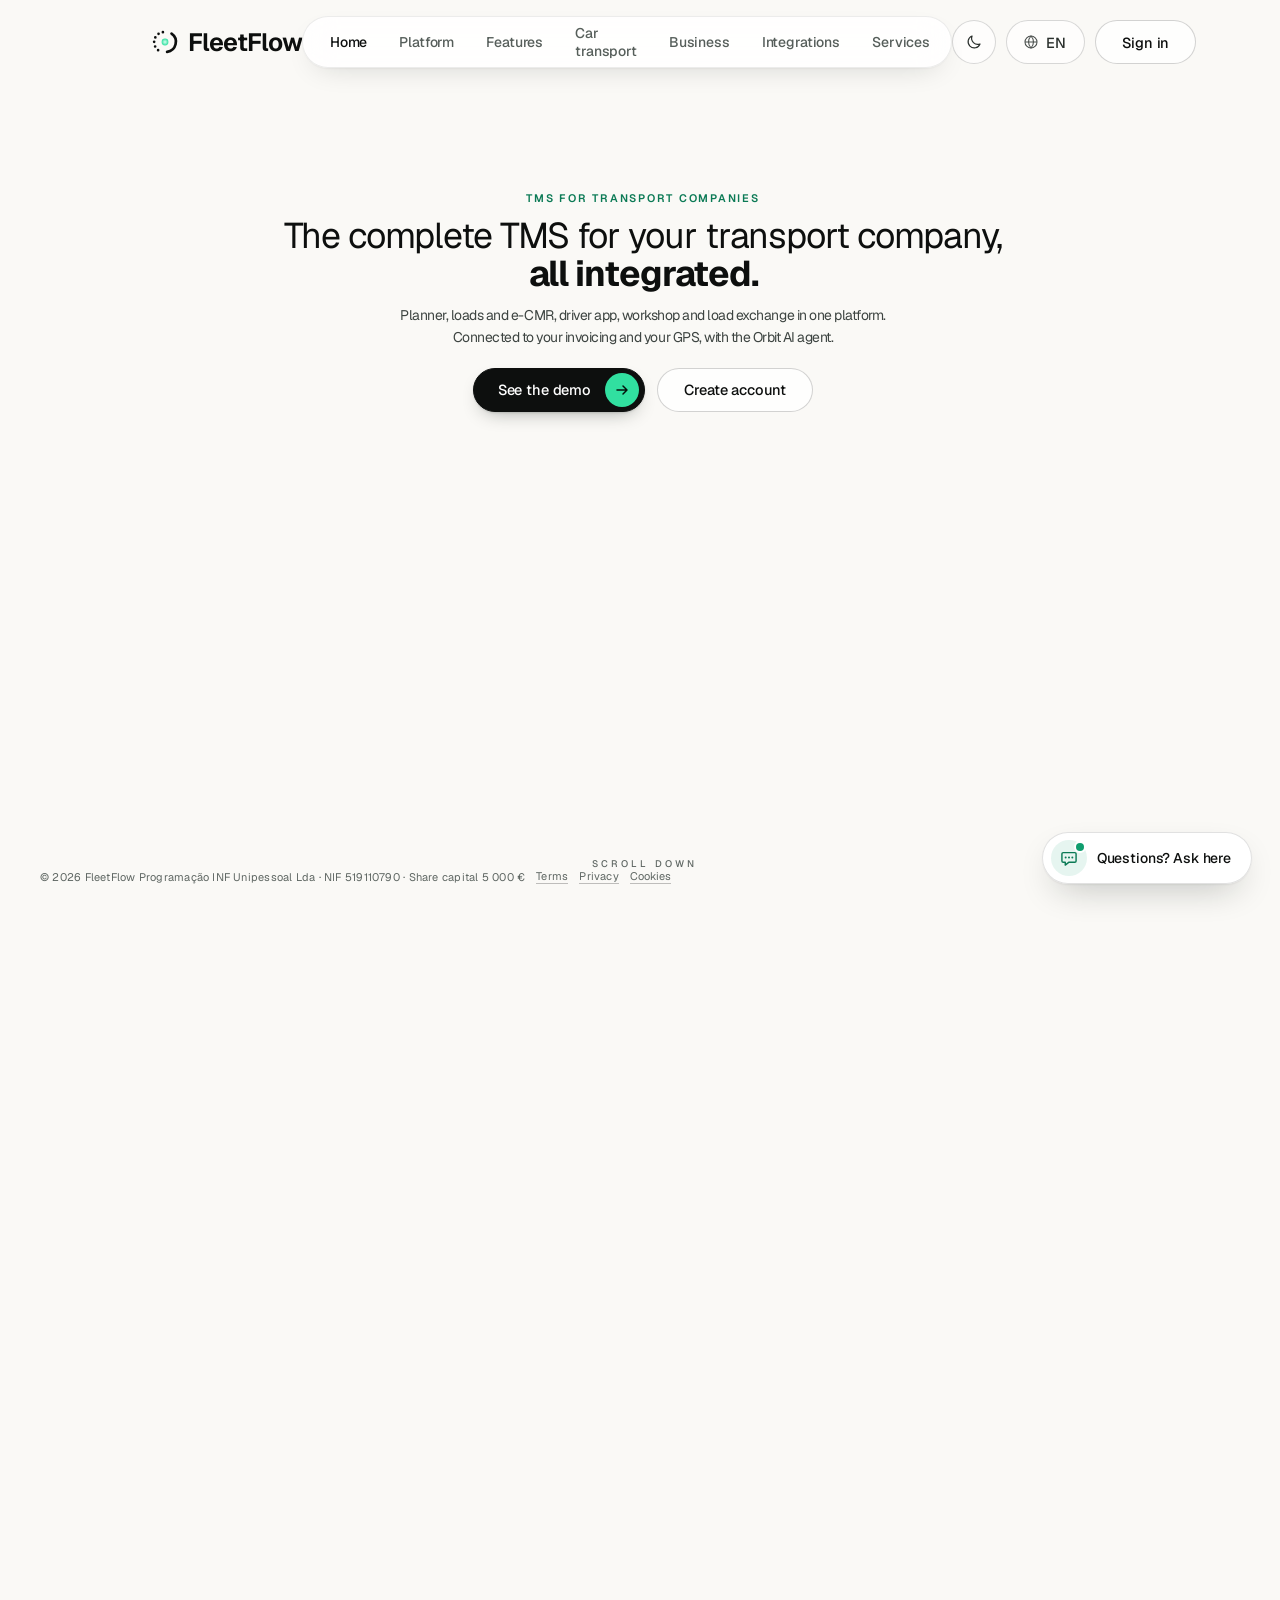
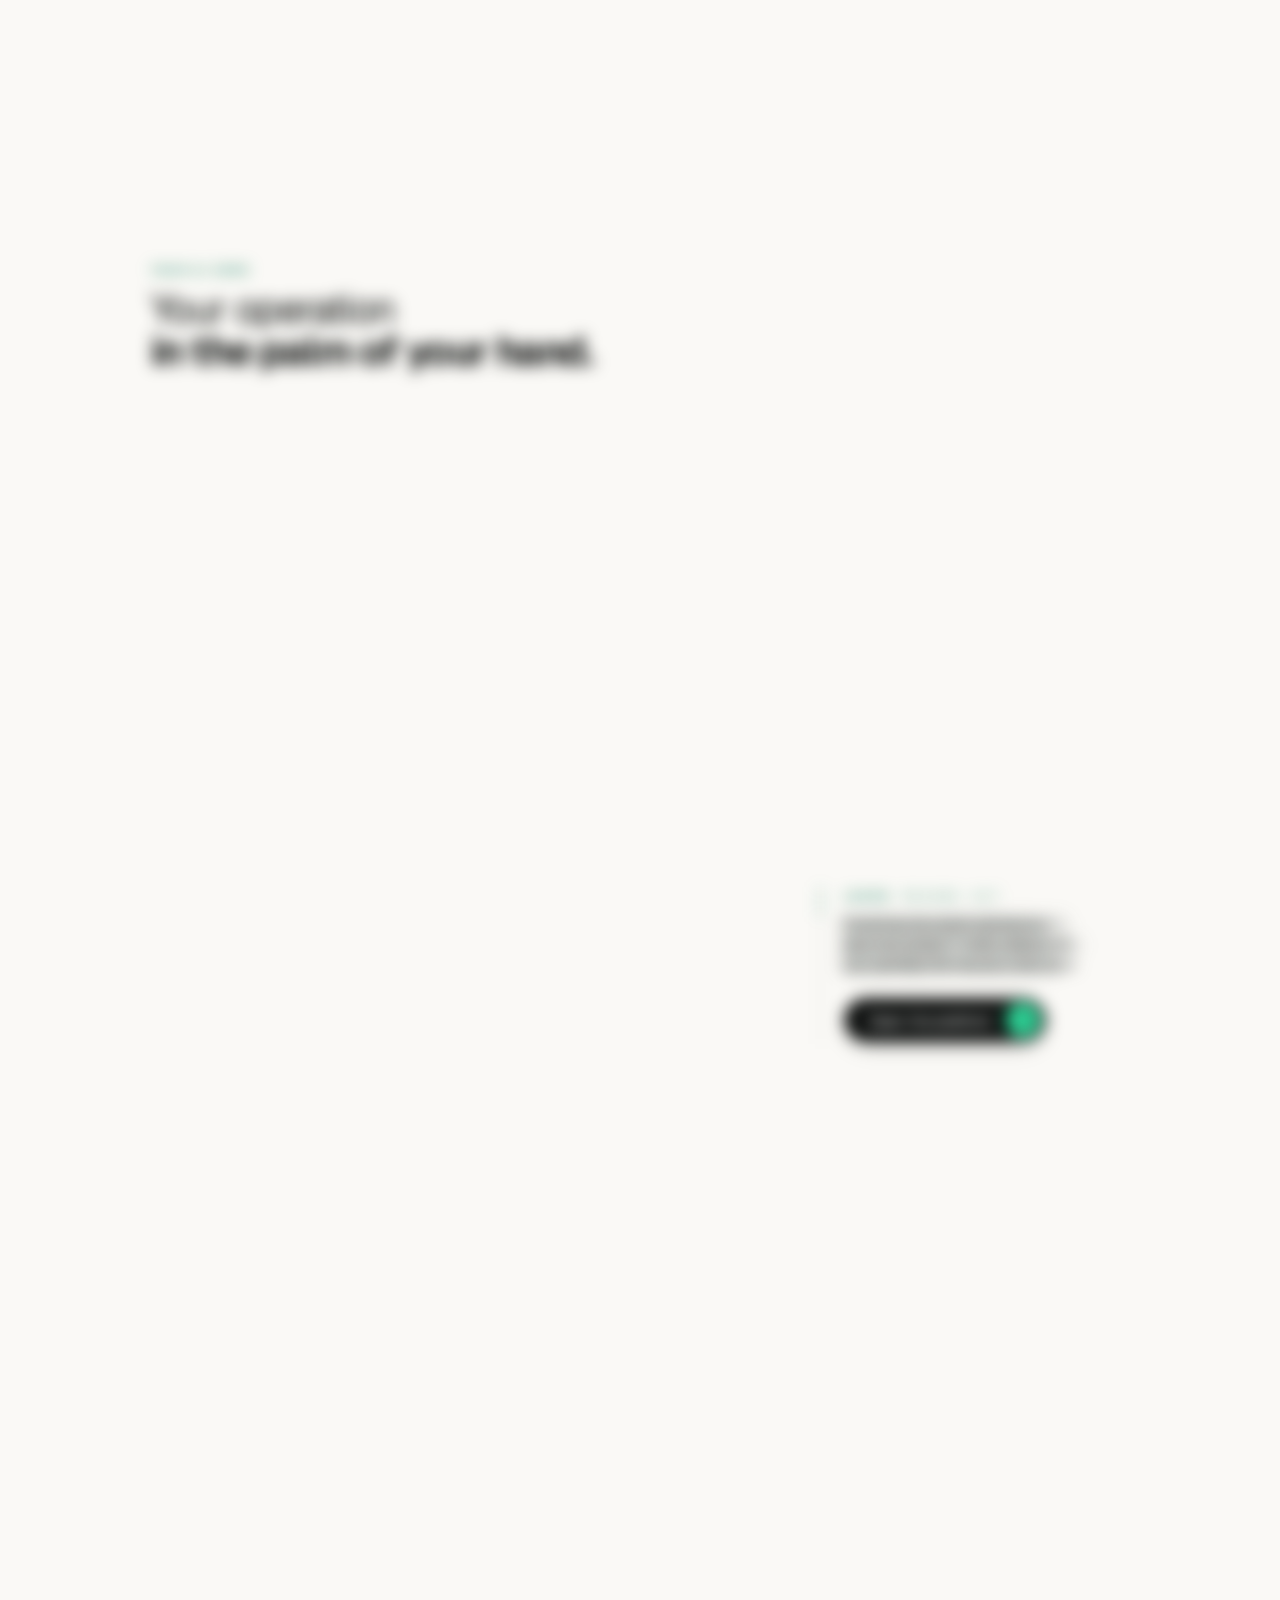
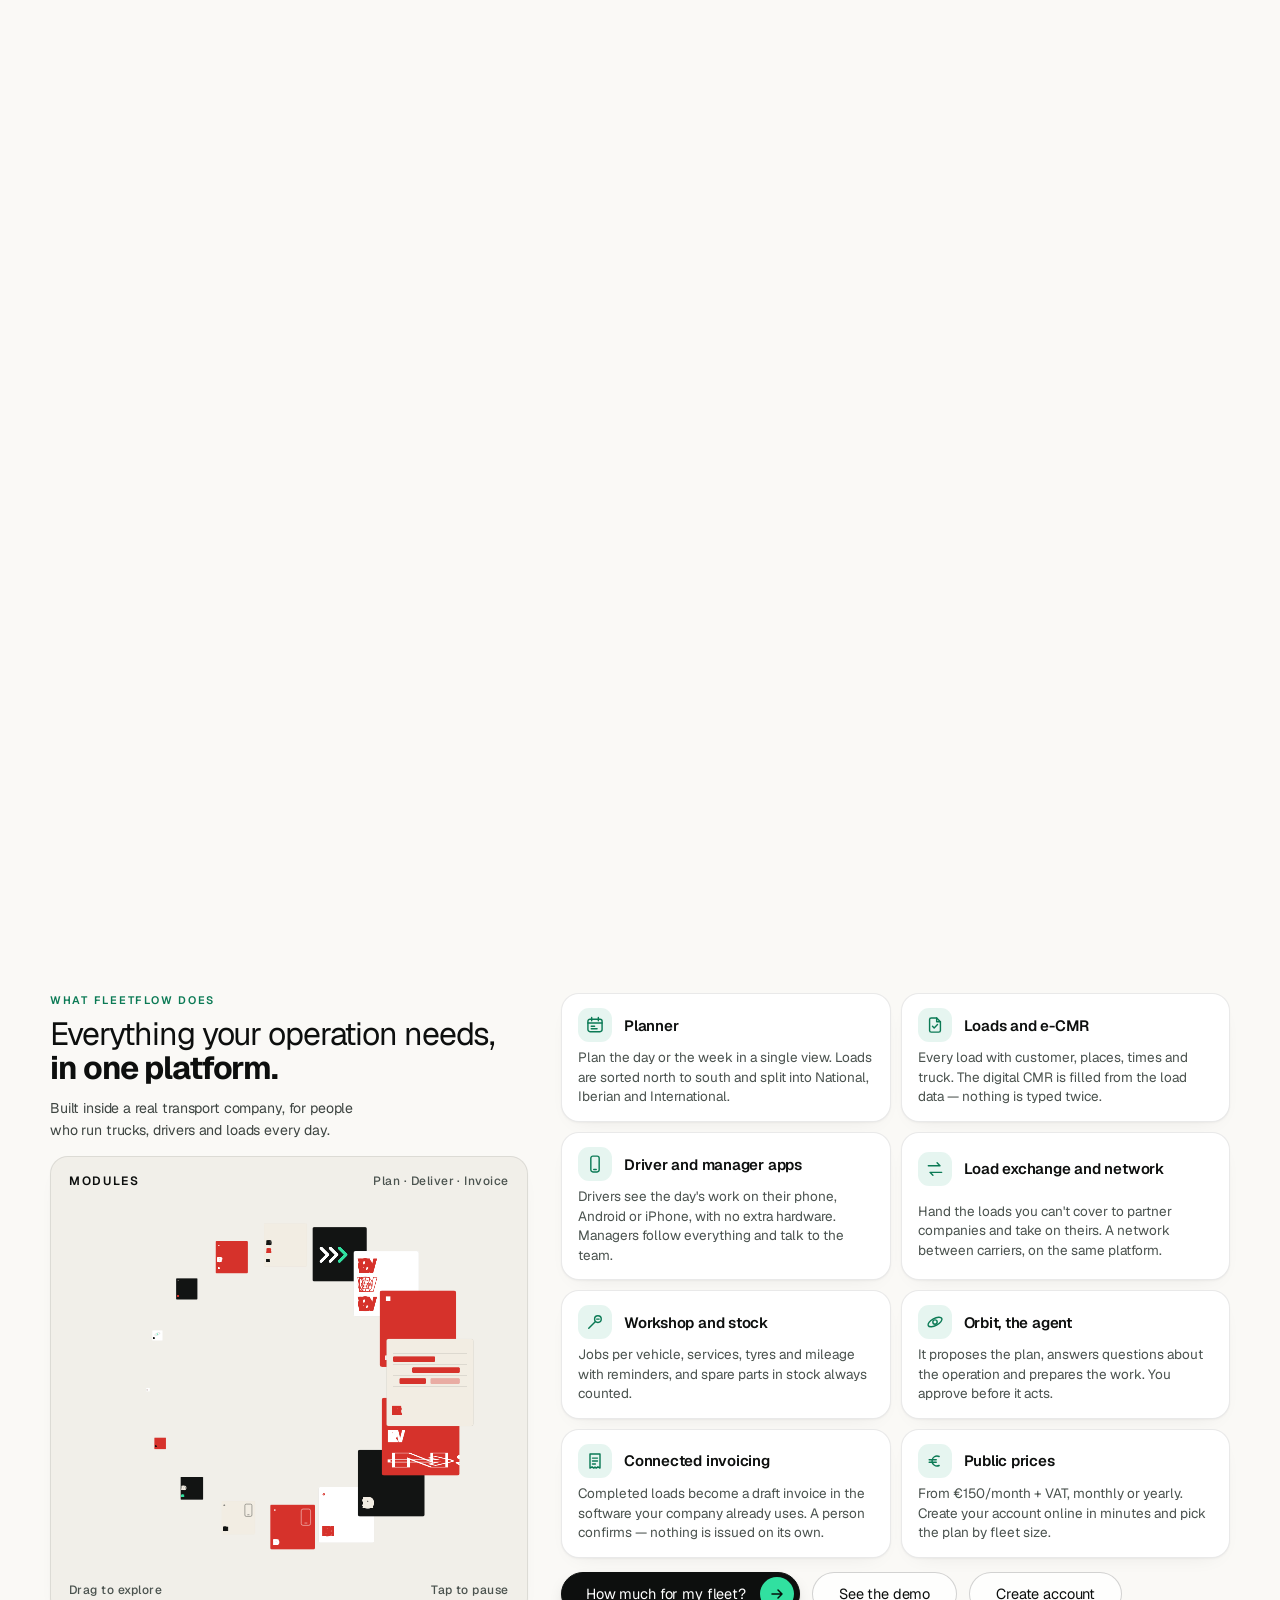
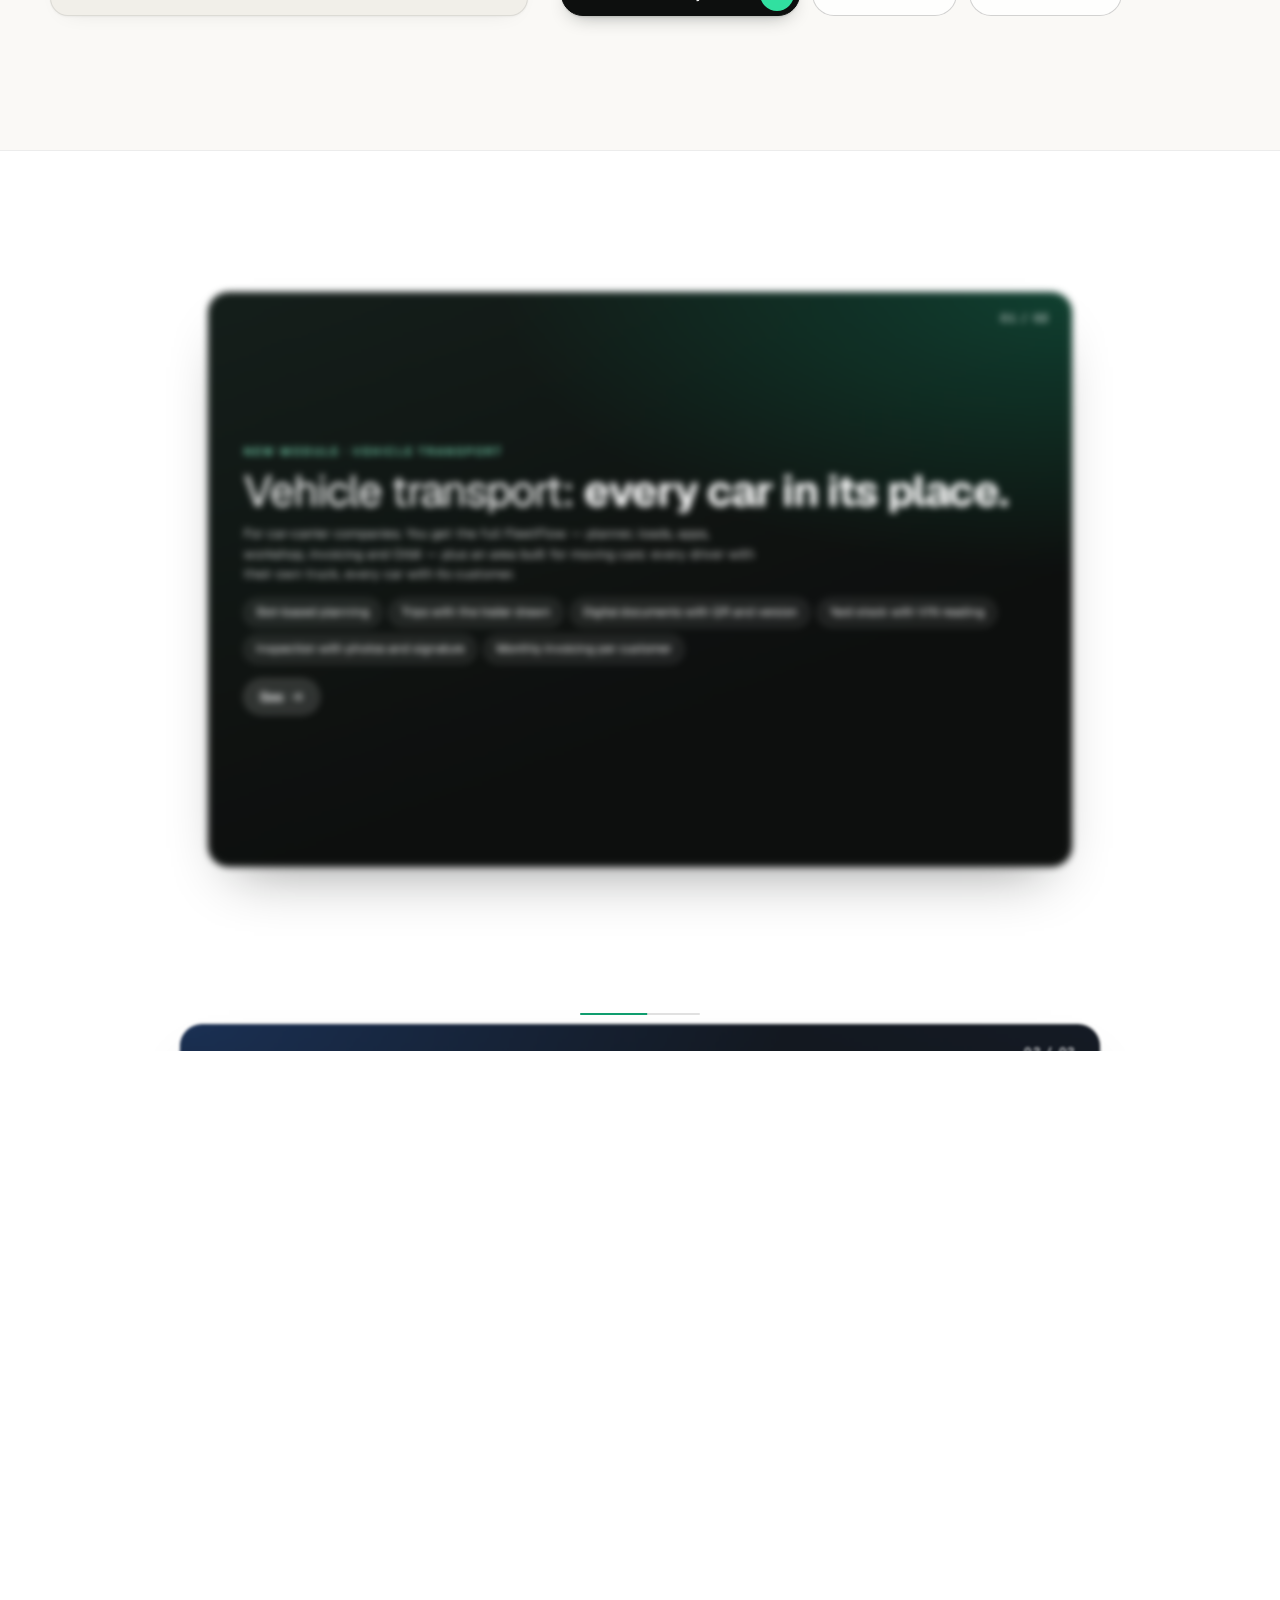
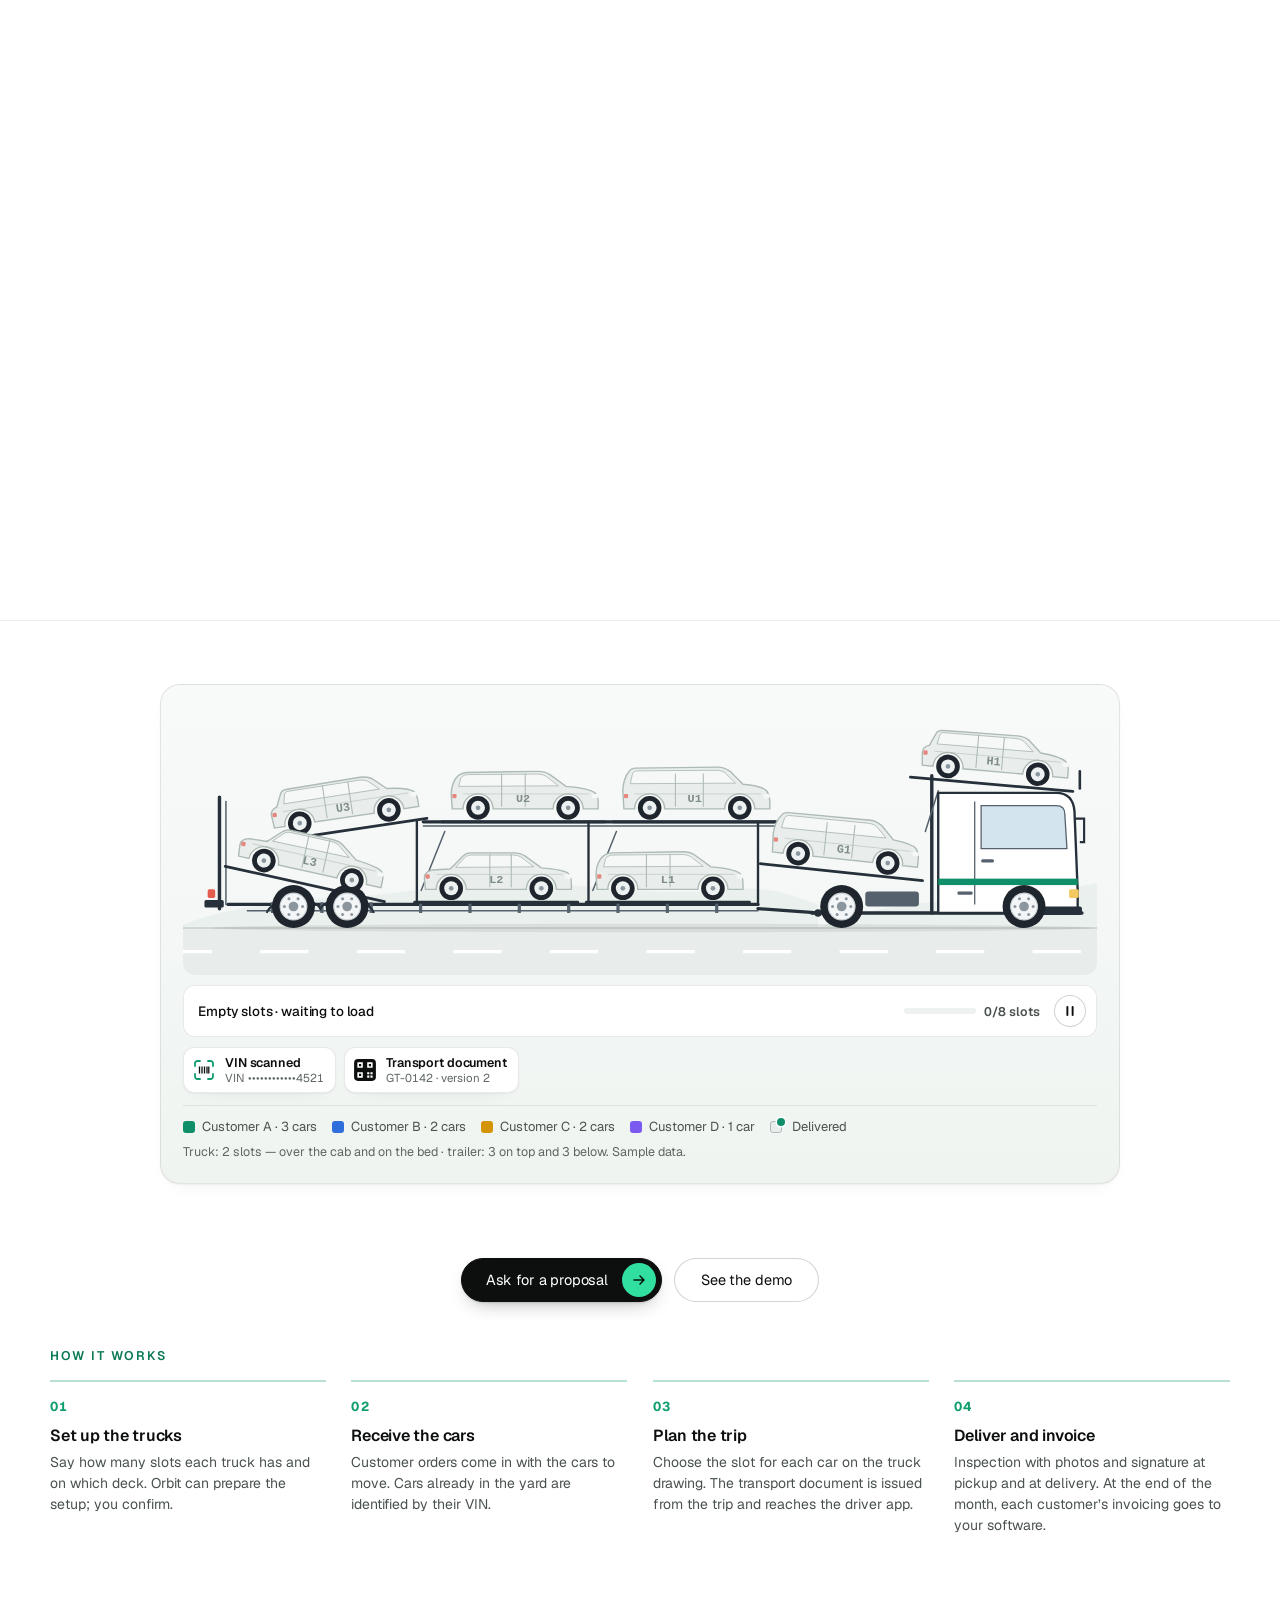
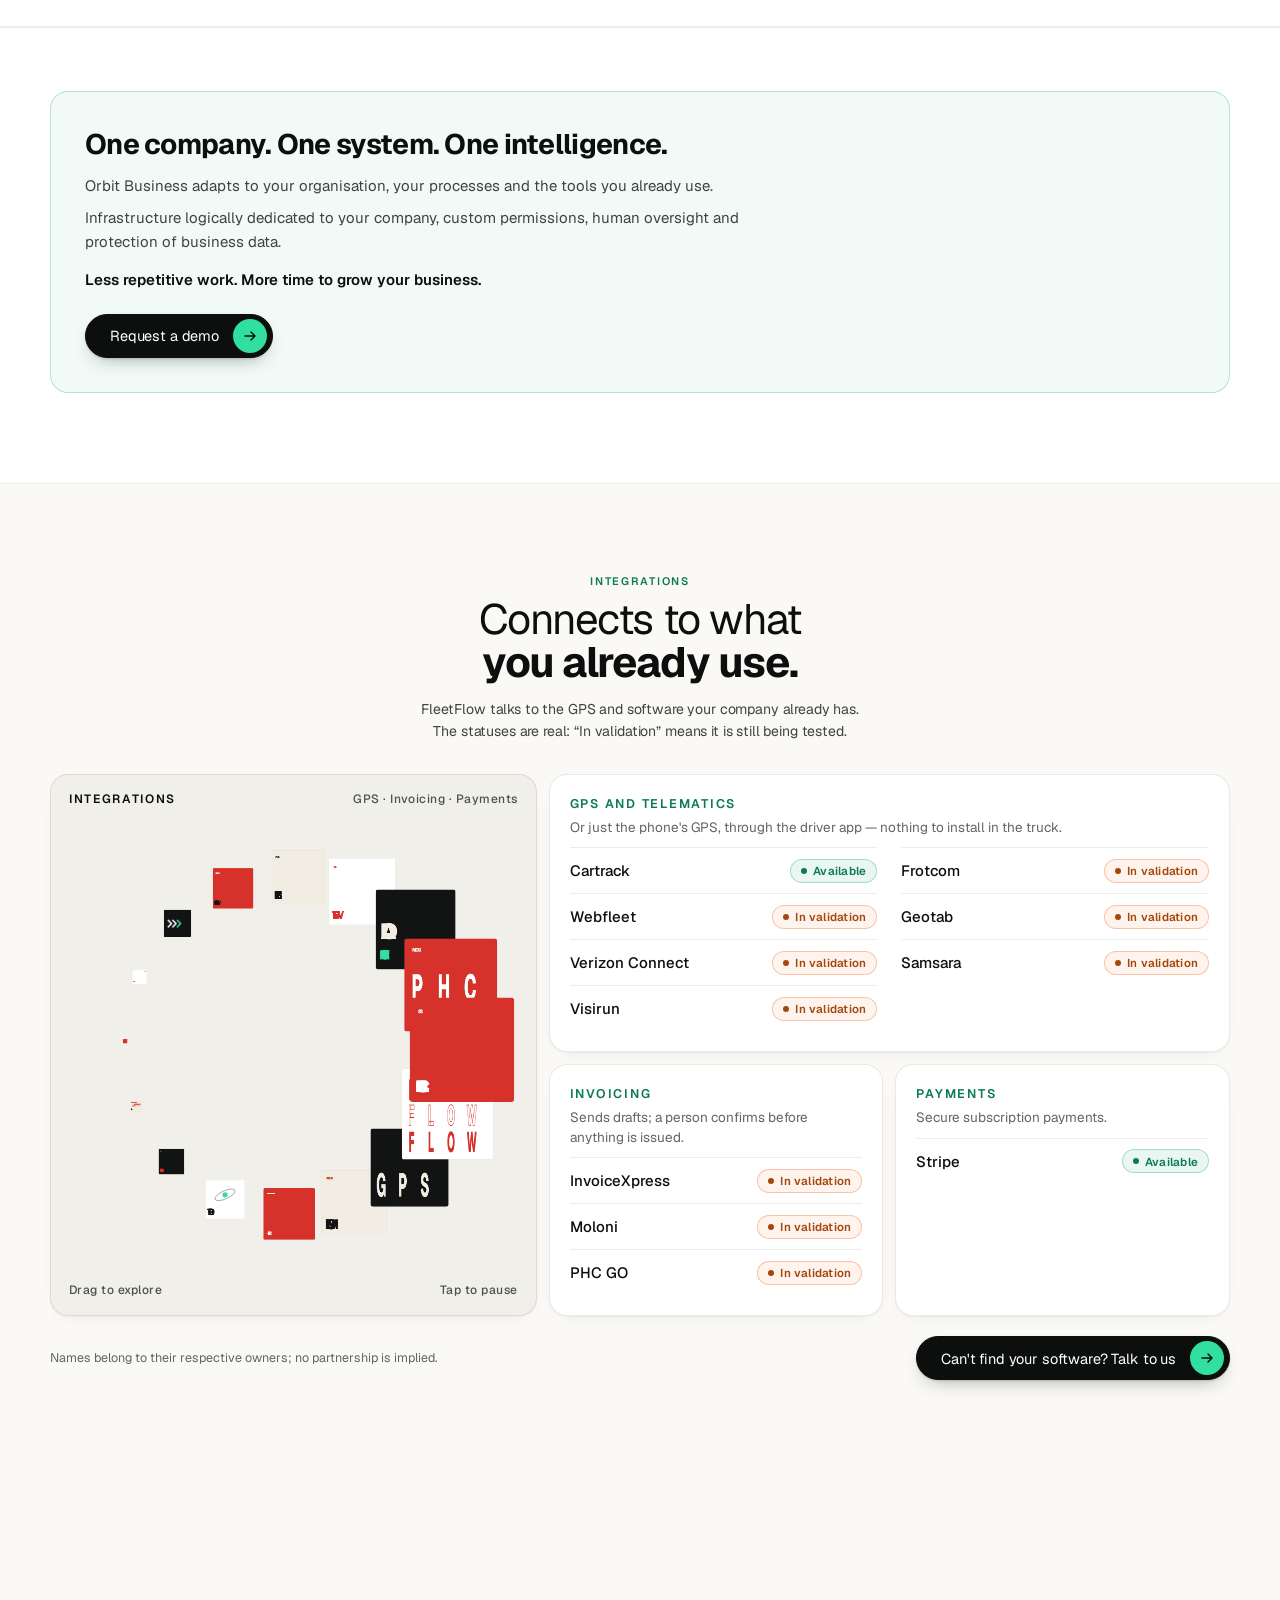
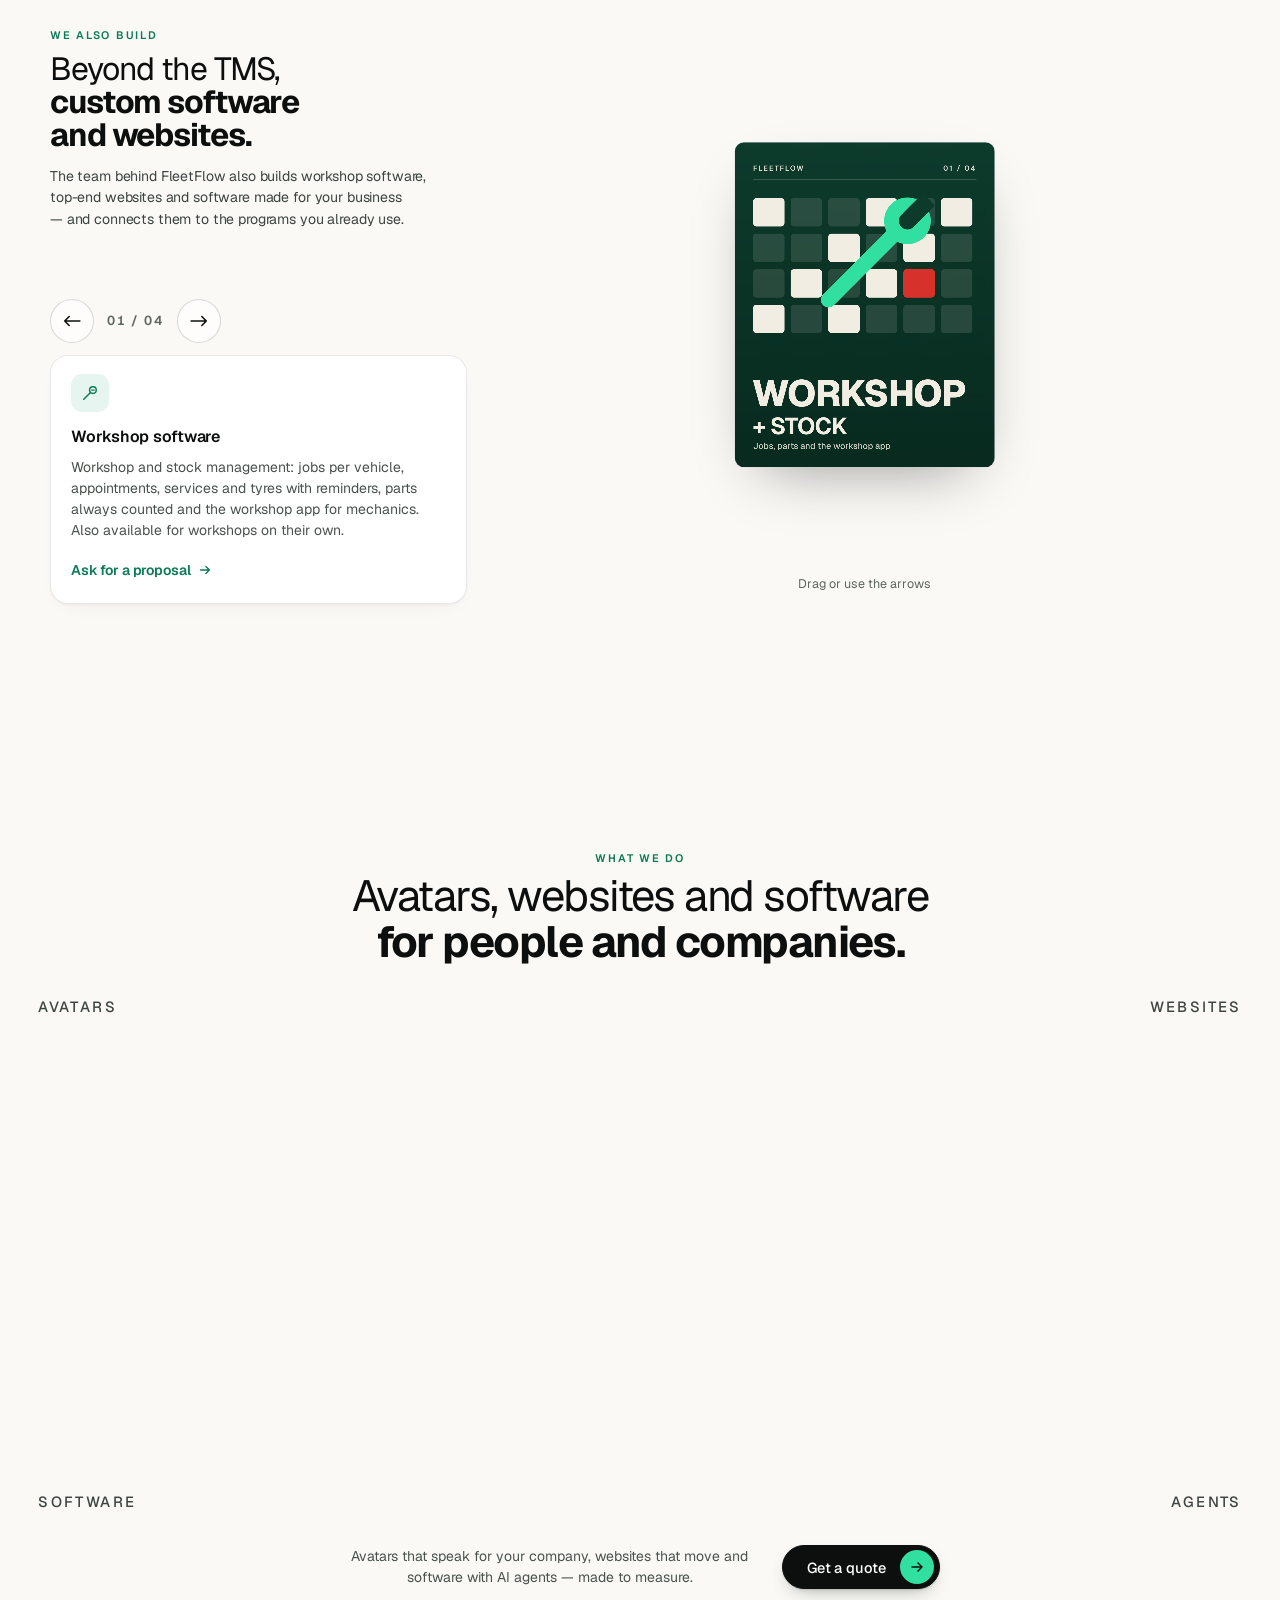
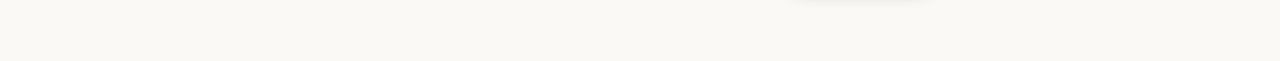
==== commit 1d08f991: "Sem repetição: título, texto e pontos ficam só nos cartões «Novidades» As secções Transporte de veíc" ====
--- a/index.html
+++ b/index.html
@@ -242,16 +242,14 @@
     </section>
     <!-- 24/11: Transporte de veículos — módulo extra para porta-automóveis (preço fora do site por decisão do founder, 24/11). Cena clara (veiculos.css);
          o porta-automóveis é desenhado por js/porta-automoveis.js: camião com 2 lugares + reboque com 6; os carros acendem com a cor do cliente na carga e apagam na entrega. -->
-    <section class="cv" id="transporte-veiculos" aria-labelledby="cv-title" data-snap>
+    <section class="cv cv--slim" id="transporte-veiculos" aria-labelledby="cv-title" data-snap>
       <div class="cv__inner">
         <div class="cv__top">
           <div class="cv__head">
-            <p class="hold__eyebrow" data-i18n="cv.eyebrow">Novo módulo · Transporte de veículos</p>
-            <h2 class="hold__title" id="cv-title">
+            <h2 class="hold__title stk__sr" id="cv-title">
               <span class="hold__title-muted" data-i18n="cv.title_muted">Transporte de veículos:</span>
               <span data-i18n="cv.title_strong">cada carro no seu lugar.</span>
             </h2>
-            <p class="cv__lead" data-i18n="cv.lead">Para empresas de porta-automóveis. Tens a FleetFlow completa — planeador, cargas, apps, oficina, faturação e o Orbit — e uma área feita para transportar carros: cada motorista com o seu camião, cada carro com o seu cliente.</p>
             <div class="cv__actions">
               <a class="btn btn--glow" href="mailto:support@fleetflow.systems?subject=Transporte%20de%20ve%C3%ADculos" data-pedido="platform"><span data-i18n="cv.cta">Pedir proposta</span><span class="btn__icon" aria-hidden="true"><svg width="16" height="16" viewBox="0 0 16 16"><path d="M3 8h10M9 4l4 4-4 4" fill="none" stroke="currentColor" stroke-width="1.5" stroke-linecap="round" stroke-linejoin="round" /></svg></span><span hidden data-pedido-note data-i18n="cv.note">Interesse: módulo Transporte de veículos (porta-automóveis).</span></a>
               <a class="btn btn--outline" href="https://app.fleetflow.systems/api/auth/demo-login?kind=car" data-i18n="btn.demo">Ver demonstração</a>
@@ -290,14 +288,6 @@
             </figcaption>
           </figure>
         </div>
-        <ul class="mods cv__feats">
-          <li class="mod"><span class="mod__icon" aria-hidden="true"><svg viewBox="0 0 24 24"><rect x="3.5" y="5" width="17" height="14" rx="2" /><path d="M3.5 12h17M9.2 5v14M14.8 5v14" /></svg></span><h3 class="mod__title" data-i18n="cv.f1.t">Planeamento por lugares</h3><p class="mod__text" data-i18n="cv.f1.d">Cada camião tem os seus lugares, no piso de cima e no de baixo. O gestor — ou o Orbit, a teu pedido — configura-os, e cada motorista fica com o seu camião.</p></li>
-          <li class="mod"><span class="mod__icon" aria-hidden="true"><svg viewBox="0 0 24 24"><path d="M2.5 16.5h12v-8h-12zM14.5 11h3.6l3.4 3.2v2.3h-7" /><circle cx="6.5" cy="17.5" r="1.8" /><circle cx="17.5" cy="17.5" r="1.8" /></svg></span><h3 class="mod__title" data-i18n="cv.f2.t">Viagens com o reboque desenhado</h3><p class="mod__text" data-i18n="cv.f2.d">Cada viagem mostra o camião desenhado com os carros por cima, pintados com a cor de cada cliente ou encomenda. Vê-se num relance o que vai e o que está livre.</p></li>
-          <li class="mod"><span class="mod__icon" aria-hidden="true"><svg viewBox="0 0 24 24"><path d="M14 3.5H7.5a2 2 0 0 0-2 2v13a2 2 0 0 0 2 2h9a2 2 0 0 0 2-2V8z" /><path d="M14 3.5V8h4.5" /><rect x="8.5" y="11.5" width="3" height="3" rx=".4" /><rect x="12.5" y="15.5" width="3" height="3" rx=".4" /><path d="M14 11.5v1.5M8.5 17.5h2" /></svg></span><h3 class="mod__title" data-i18n="cv.f3.t">Guias digitais com QR e versão</h3><p class="mod__text" data-i18n="cv.f3.d">A guia de transporte sai da própria viagem, com código QR e número de versão, e fica na app do motorista. Se a viagem muda, sai a versão nova. Para internacional, CMR.</p></li>
-          <li class="mod"><span class="mod__icon" aria-hidden="true"><svg viewBox="0 0 24 24"><path d="M4 8V5.5A1.5 1.5 0 0 1 5.5 4H8M16 4h2.5A1.5 1.5 0 0 1 20 5.5V8M20 16v2.5a1.5 1.5 0 0 1-1.5 1.5H16M8 20H5.5A1.5 1.5 0 0 1 4 18.5V16" /><path d="M8 9v6M10.5 9v6M13 9v6M16 9v6" /></svg></span><h3 class="mod__title" data-i18n="cv.f4.t">Parque com leitura do número de quadro</h3><p class="mod__text" data-i18n="cv.f4.d">O stock do parque sempre à vista. O número de quadro (VIN) lê-se com o telemóvel, sem copiar 17 caracteres à mão.</p></li>
-          <li class="mod"><span class="mod__icon" aria-hidden="true"><svg viewBox="0 0 24 24"><path d="M4 8.5h3l1.5-2h7l1.5 2h3v10H4z" /><circle cx="12" cy="13" r="3.2" /></svg></span><h3 class="mod__title" data-i18n="cv.f5.t">Inspeção com fotos e assinatura</h3><p class="mod__text" data-i18n="cv.f5.d">Na recolha e na entrega, o motorista tira fotos, marca os danos no desenho do carro e recolhe a assinatura. Fica tudo guardado na viagem.</p></li>
-          <li class="mod"><span class="mod__icon" aria-hidden="true"><svg viewBox="0 0 24 24"><path d="M6 3.5h12v17l-2.5-1.5-2 1.5-1.5-1.2-1.5 1.2-2-1.5L6 20.5z" /><path d="M9 8.5h6M9 12h6M9 15.5h3.5" /></svg></span><h3 class="mod__title" data-i18n="cv.f6.t">Faturação mensal por cliente</h3><p class="mod__text" data-i18n="cv.f6.d">No fim do mês, os carros transportados juntam-se por cliente e seguem para o programa de faturação certificado que já usas. Uma pessoa confirma antes de emitir.</p></li>
-        </ul>
         <div class="cv__how">
           <h3 class="cv__how-title" data-i18n="cv.how">Como funciona</h3>
           <ol class="cv__steps">
@@ -310,24 +300,14 @@
       </div>
     </section>
     <!-- 26/11: Orbit Business — agente de IA para a empresa (texto do founder); instalação + mensalidade, sem preços no site. -->
-    <section class="cv cv--office" id="orbit-business" aria-labelledby="of-title" data-snap>
+    <section class="cv cv--office cv--slim" id="orbit-business" aria-labelledby="of-title" data-snap>
       <div class="cv__inner">
         <div class="cv__head">
-          <p class="hold__eyebrow" data-i18n="of.eyebrow">Conheça o Orbit Business</p>
-          <h2 class="hold__title" id="of-title">
+          <h2 class="hold__title stk__sr" id="of-title">
             <span class="hold__title-muted" data-i18n="of.title_muted">A inteligência artificial</span>
             <span data-i18n="of.title_strong">que trabalha com a sua empresa.</span>
           </h2>
-          <p class="cv__lead" data-i18n="of.lead">Um agente de inteligência artificial personalizado para a sua organização, concebido para automatizar tarefas administrativas, organizar informação e simplificar os processos diários de cada departamento.</p>
-        </div>
-        <ul class="mods cv__feats">
-          <li class="mod"><span class="mod__icon" aria-hidden="true"><svg viewBox="0 0 24 24"><path d="M3.5 6.5h17v11h-17z" /><path d="m3.5 6.5 8.5 6 8.5-6" /></svg></span><h3 class="mod__title" data-i18n="of.f1.t">Gestão inteligente de emails</h3><p class="mod__text" data-i18n="of.f1.d">Interpretação de pedidos, classificação de mensagens, extração de informação e preparação de respostas.</p></li>
-          <li class="mod"><span class="mod__icon" aria-hidden="true"><svg viewBox="0 0 24 24"><path d="M14 3.5H7.5a2 2 0 0 0-2 2v13a2 2 0 0 0 2 2h9a2 2 0 0 0 2-2V8z" /><path d="M14 3.5V8h4.5M8.5 12.5h7M8.5 16h5" /></svg></span><h3 class="mod__title" data-i18n="of.f2.t">Gestão documental</h3><p class="mod__text" data-i18n="of.f2.d">Importação, leitura, classificação e organização de documentos, PDFs, folhas Excel e anexos.</p></li>
-          <li class="mod"><span class="mod__icon" aria-hidden="true"><svg viewBox="0 0 24 24"><path d="M6 3.5h12v17l-2.5-1.5-2 1.5-1.5-1.2-1.5 1.2-2-1.5L6 20.5z" /><path d="M9 8.5h6M9 12h6M9 15.5h3.5" /></svg></span><h3 class="mod__title" data-i18n="of.f3.t">Automação financeira</h3><p class="mod__text" data-i18n="of.f3.d">Preparação de dados para faturação, organização de despesas e integração com sistemas de gestão compatíveis.</p></li>
-          <li class="mod"><span class="mod__icon" aria-hidden="true"><svg viewBox="0 0 24 24"><circle cx="9" cy="8.5" r="3" /><path d="M3.5 19.5a5.5 5.5 0 0 1 11 0M16 5.8a3 3 0 0 1 0 5.4M18 14.2a5.5 5.5 0 0 1 2.5 5.3" /></svg></span><h3 class="mod__title" data-i18n="of.f4.t">Gestão de equipas</h3><p class="mod__text" data-i18n="of.f4.d">Registo de horários, folhas de horas, organização de tarefas e acompanhamento da atividade dos colaboradores.</p></li>
-          <li class="mod"><span class="mod__icon" aria-hidden="true"><svg viewBox="0 0 24 24"><path d="M4 19.5V10M9.3 19.5V5M14.7 19.5v-7M20 19.5v-11" /></svg></span><h3 class="mod__title" data-i18n="of.f5.t">Relatórios inteligentes</h3><p class="mod__text" data-i18n="of.f5.d">Relatórios personalizados por departamento, indicadores de desempenho e resumos para a administração.</p></li>
-          <li class="mod"><span class="mod__icon" aria-hidden="true"><svg viewBox="0 0 24 24"><circle cx="12" cy="12" r="3.5" /><path d="M12 3.5v2M12 18.5v2M3.5 12h2M18.5 12h2M6 6l1.4 1.4M16.6 16.6 18 18M6 18l1.4-1.4M16.6 7.4 18 6" /></svg></span><h3 class="mod__title" data-i18n="of.f6.t">Inteligência empresarial</h3><p class="mod__text" data-i18n="of.f6.d">Um agente que conhece os processos, documentos e regras da sua organização, ajudando as equipas a trabalhar de forma mais eficiente.</p></li>
-        </ul>
+        </div>
         <div class="of__close">
           <h3 class="of__close-title" data-i18n="of.close.t">Uma empresa. Um sistema. Uma inteligência.</h3>
           <p data-i18n="of.close.d1">O Orbit Business adapta-se à sua organização, aos seus processos e às ferramentas que já utiliza.</p>
--- a/veiculos.css
+++ b/veiculos.css
@@ -182,3 +182,10 @@
 .stk--static .stk__stage{position:static;height:auto;display:flex;flex-direction:column;gap:24px;overflow:visible}
 .stk--static .stk__card{position:relative;transform:none!important;filter:none!important}
 .stk--static .stk__progress{display:none}
+/* 26/11: o título, o texto e os pontos estão nos cartões «Novidades» — as secções ficam só com o que os cartões não
+   têm (o camião animado, os botões e «Como funciona»; o bloco final do Orbit Business). */
+.cv--slim{padding-top:clamp(48px,7vh,80px)}
+.cv--slim .cv__top{grid-template-columns:minmax(0,1fr)}
+.cv--slim .cv__head{order:2;display:flex;justify-content:center}
+.cv--slim .cv__art{width:100%;max-width:960px;margin:0 auto}
+.cv--office.cv--slim .of__close{margin-top:0}
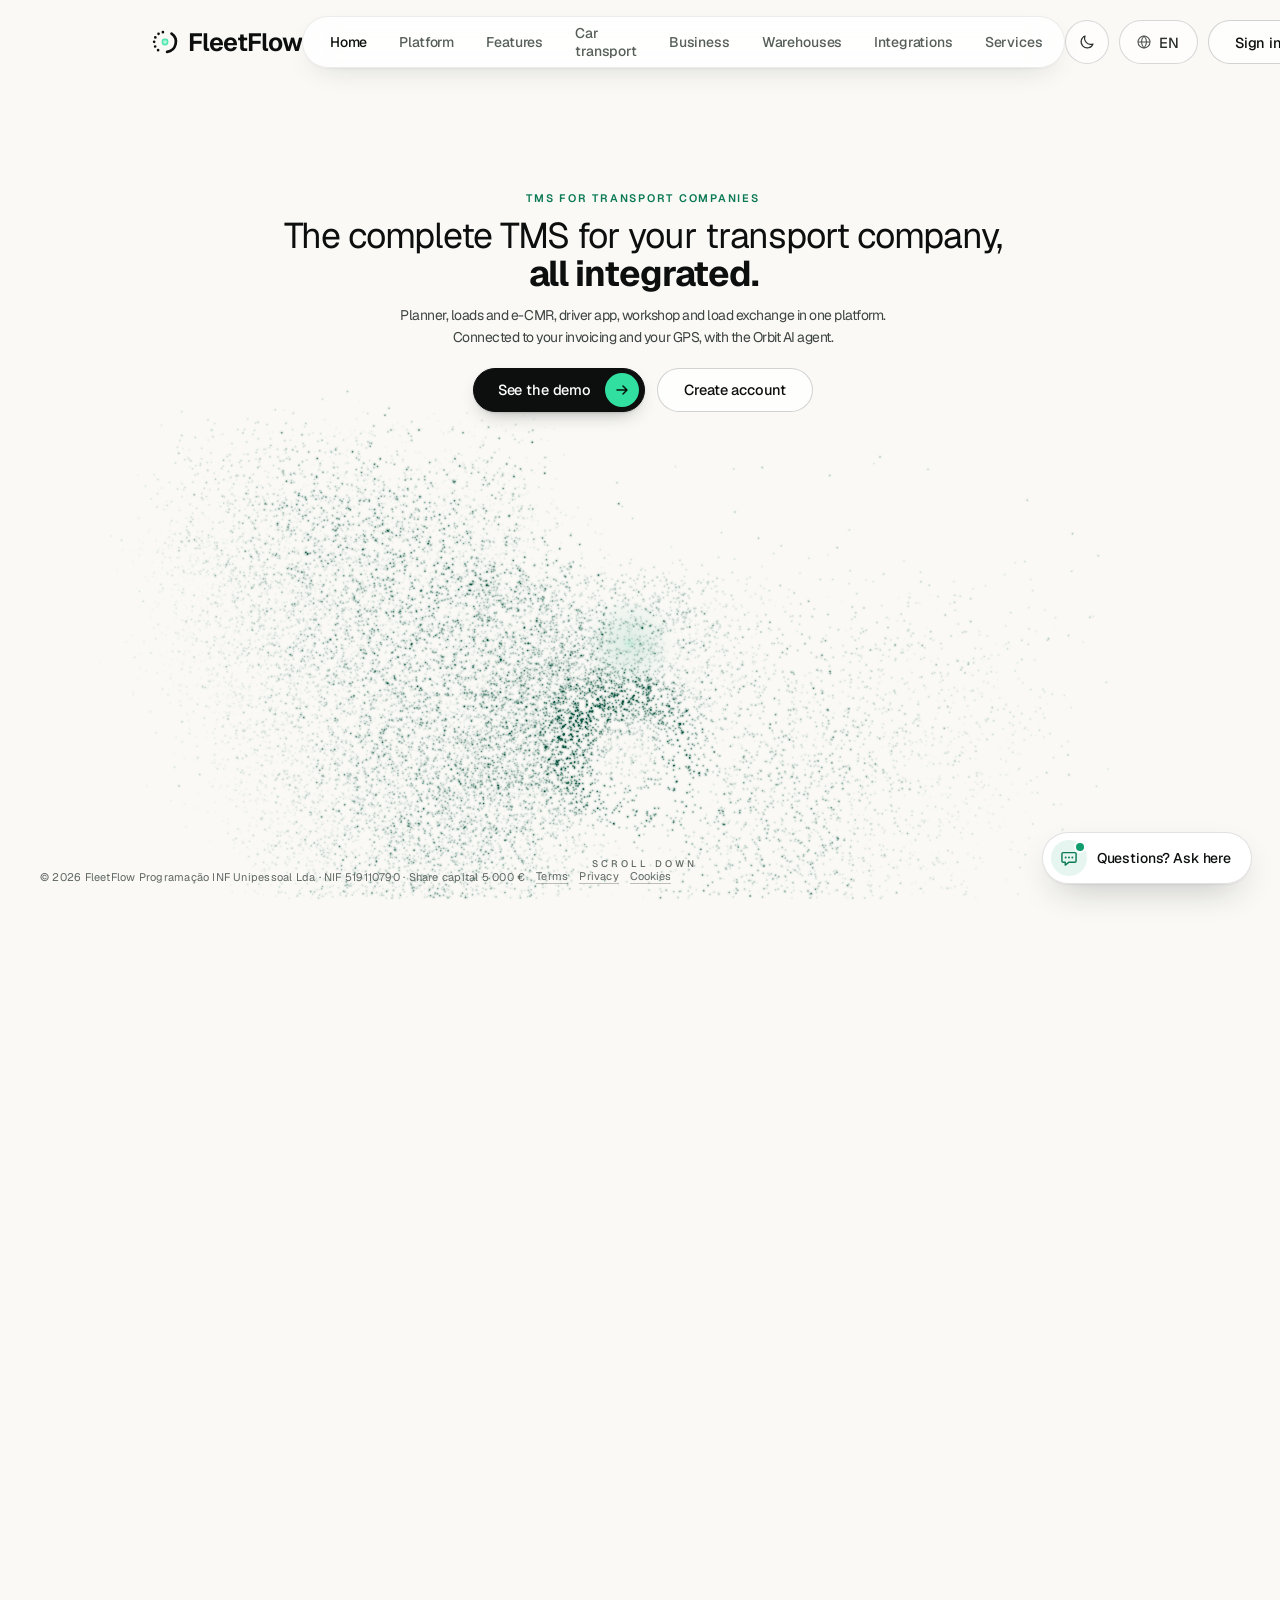
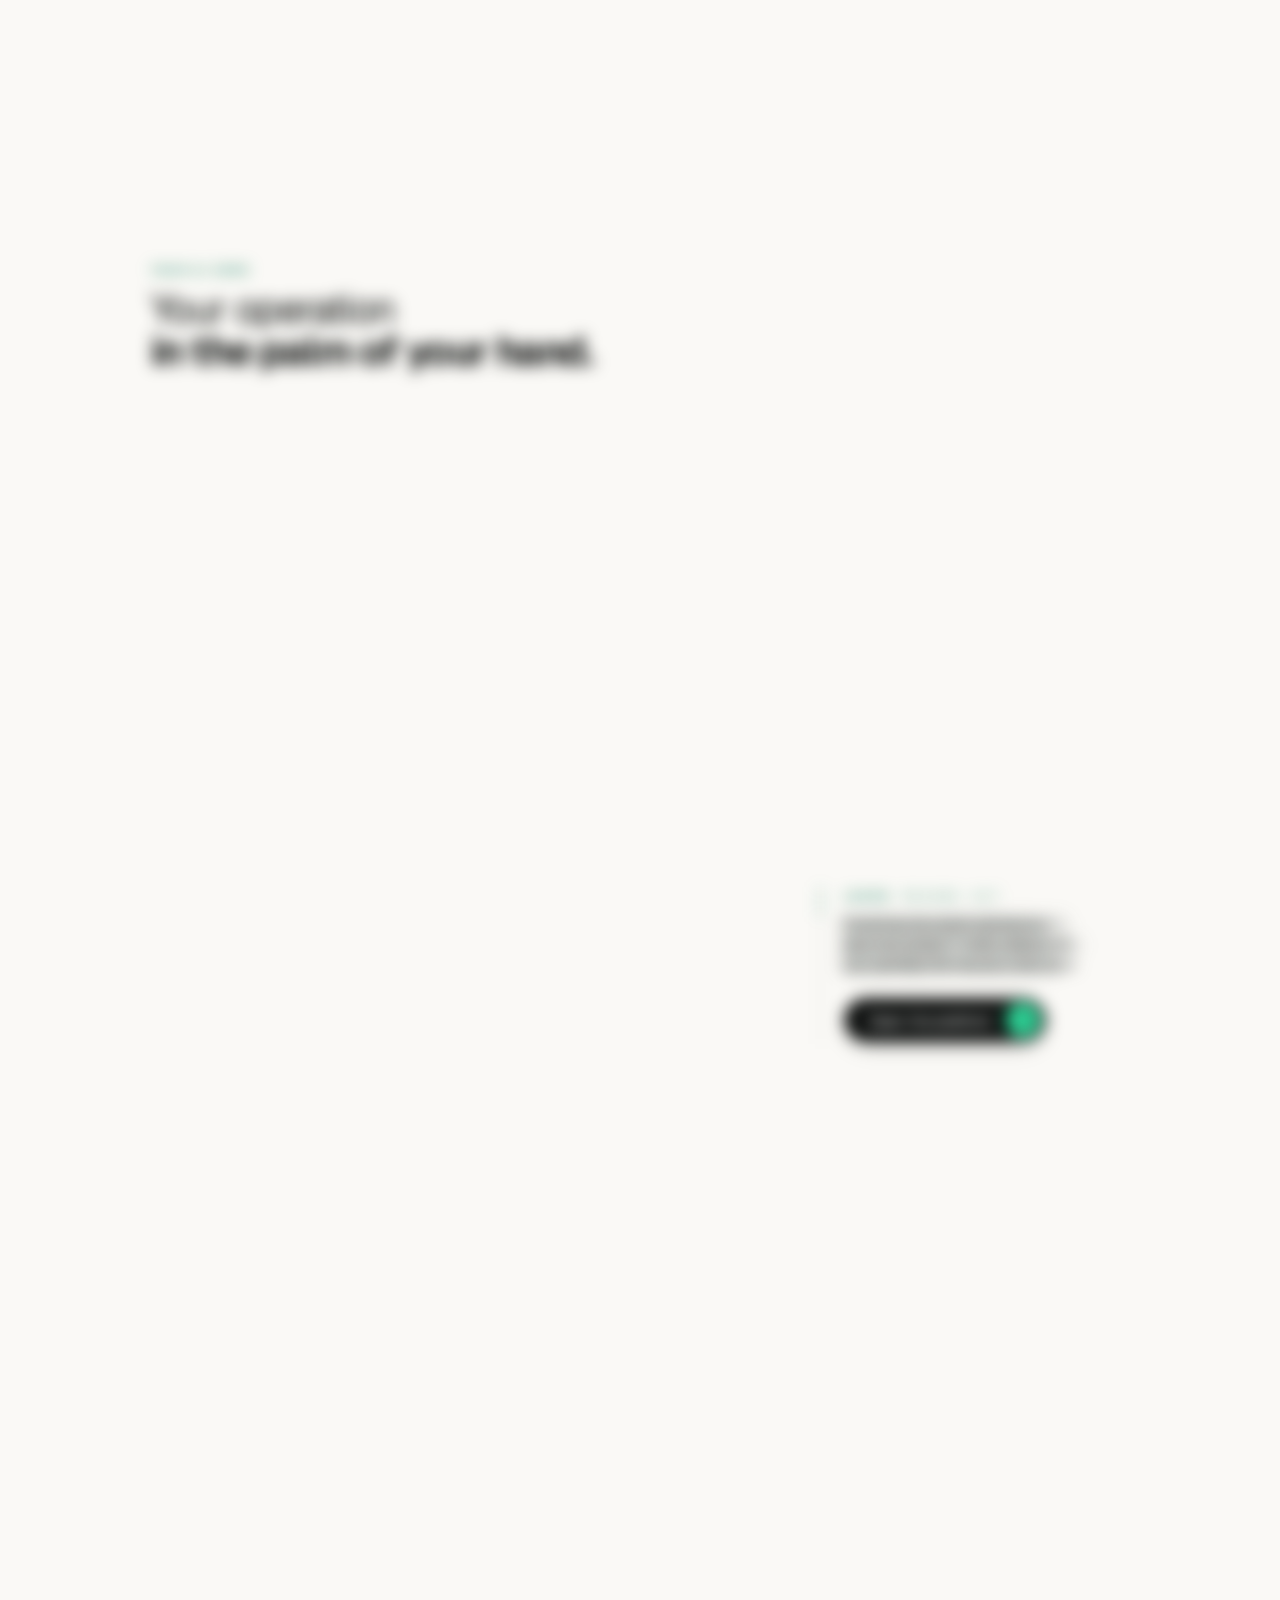
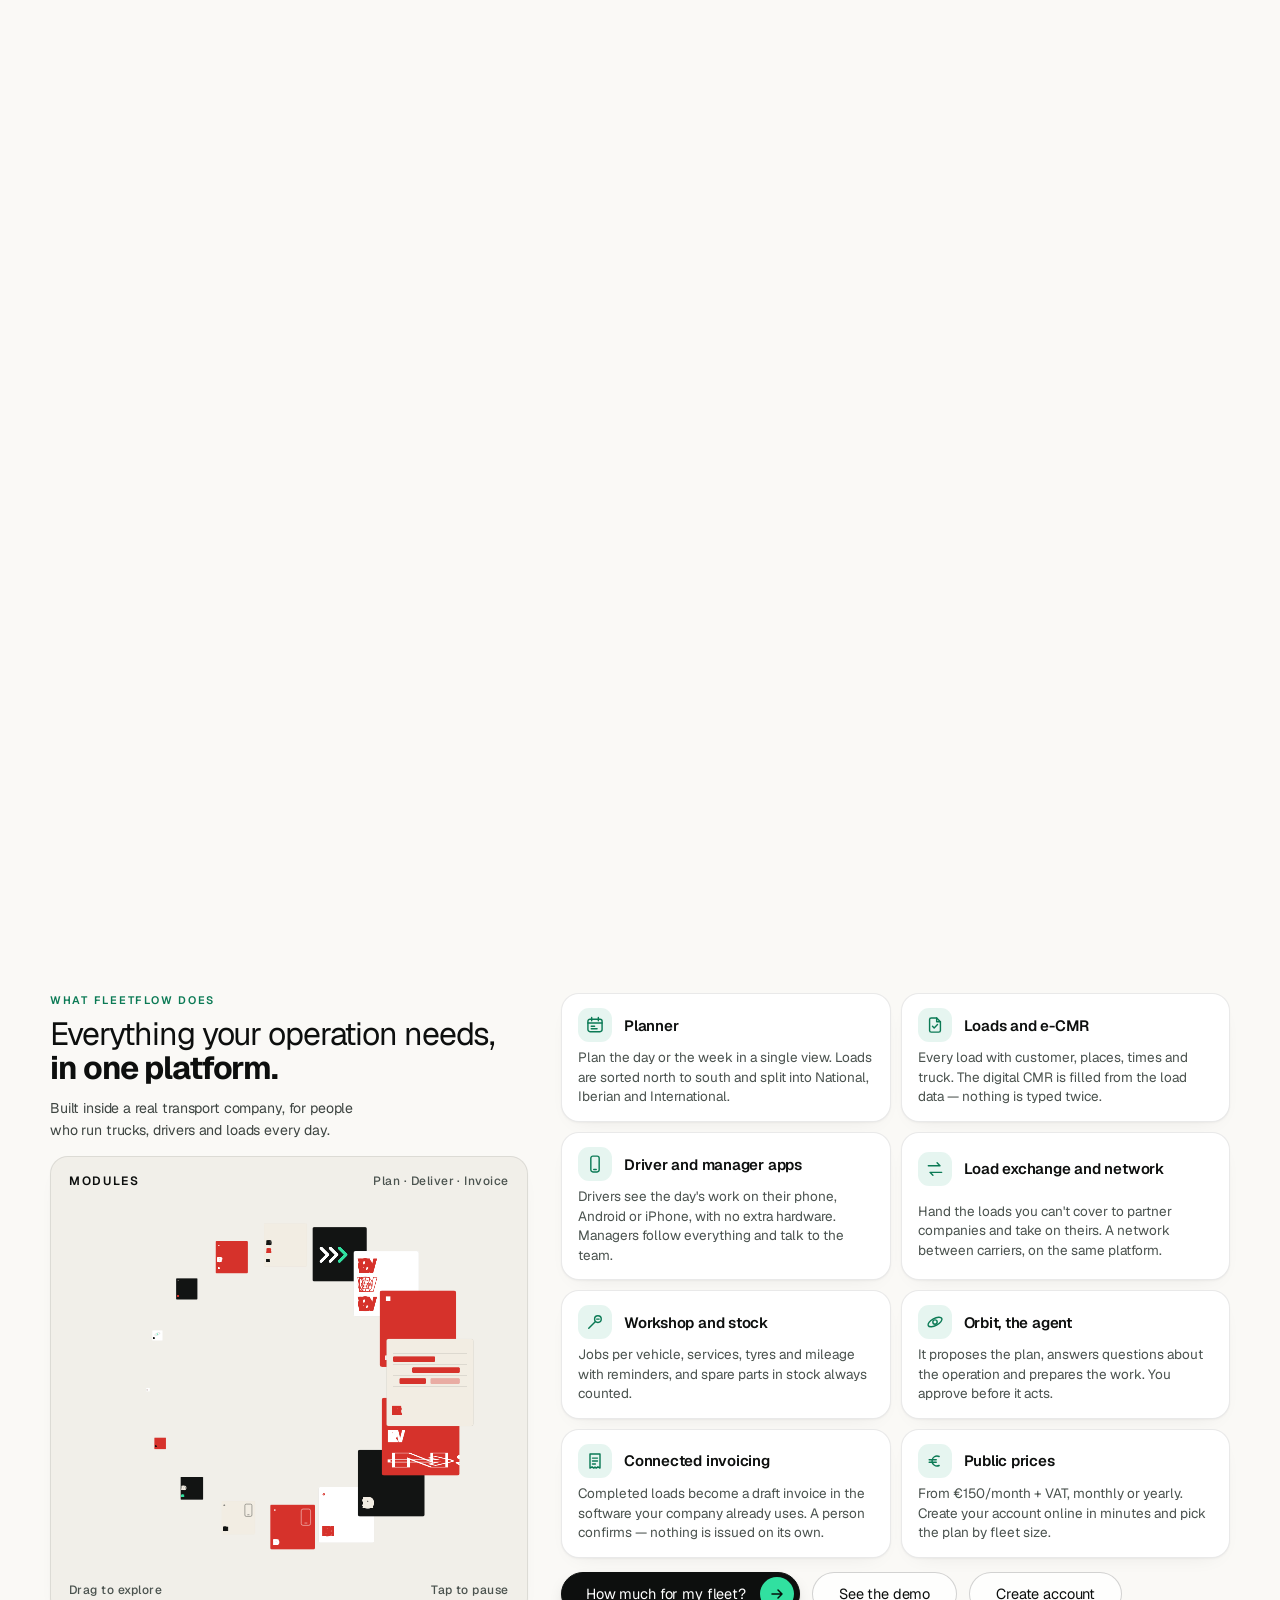
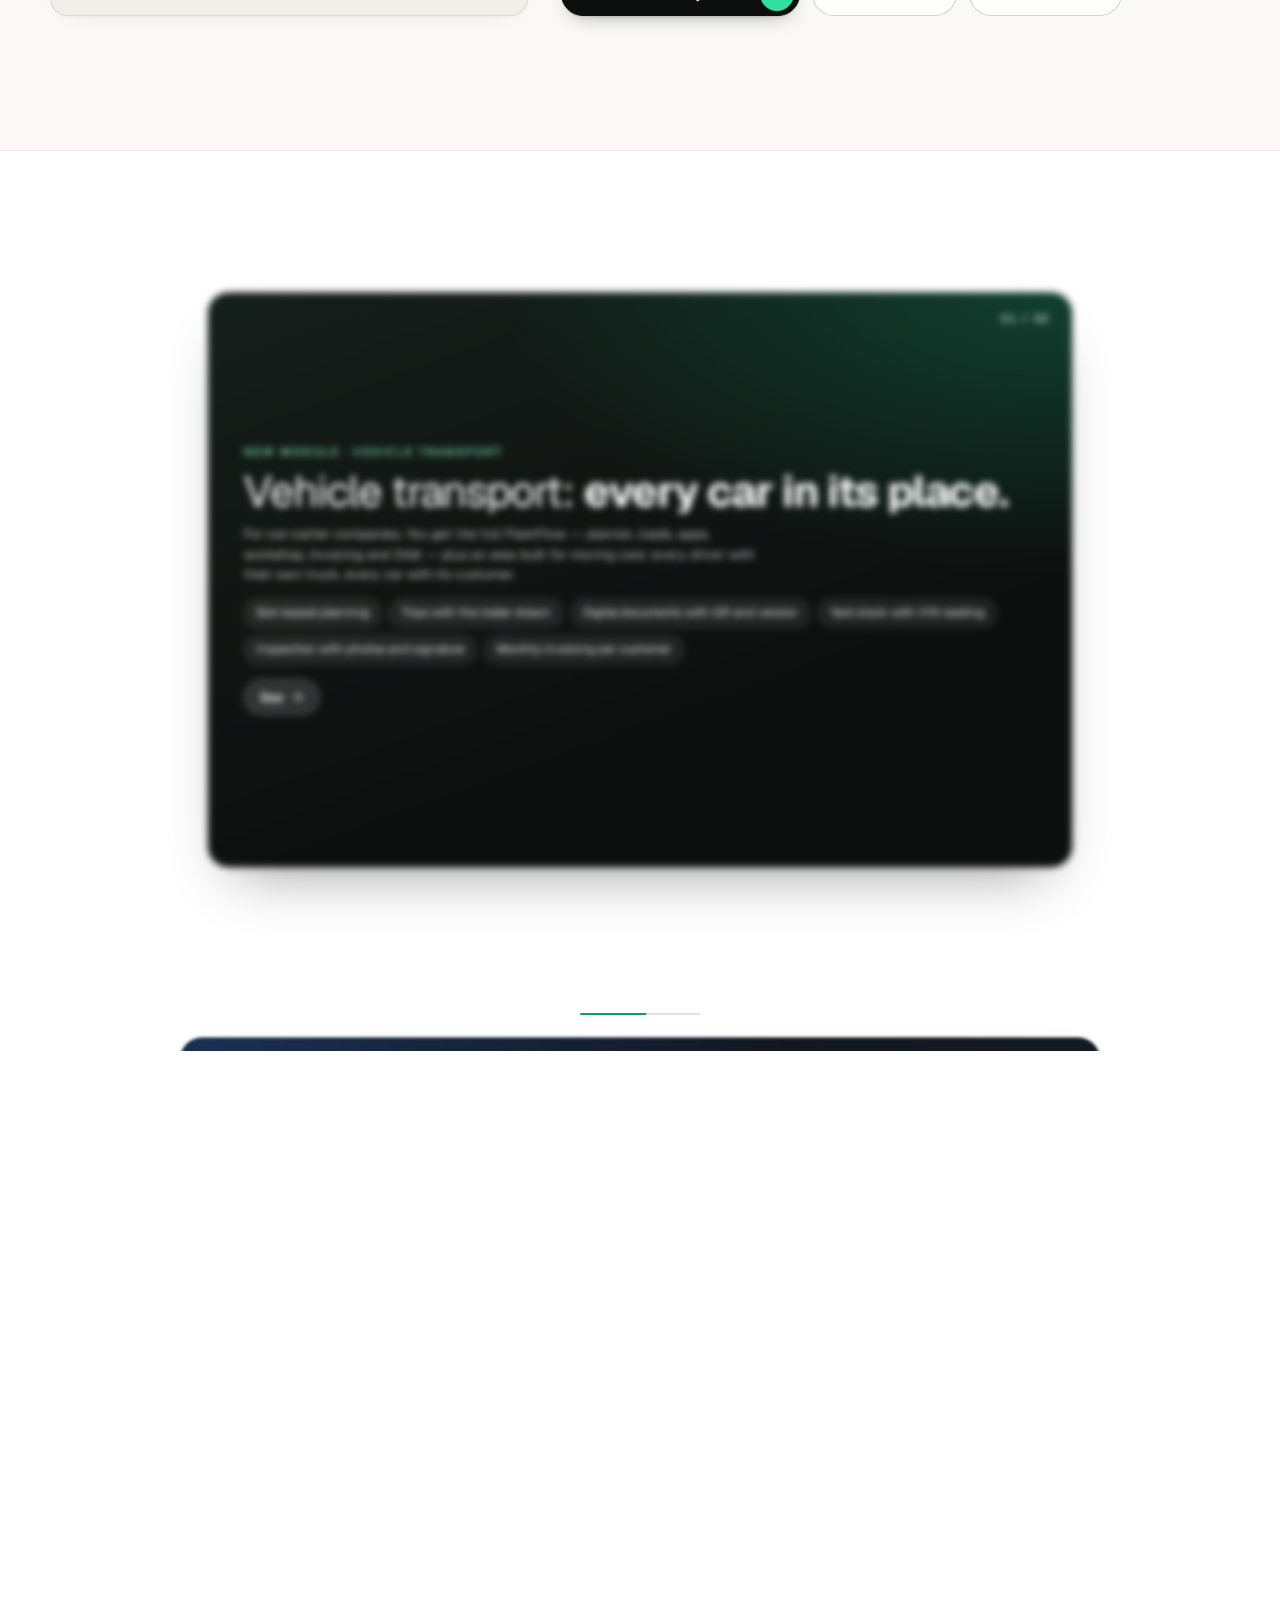
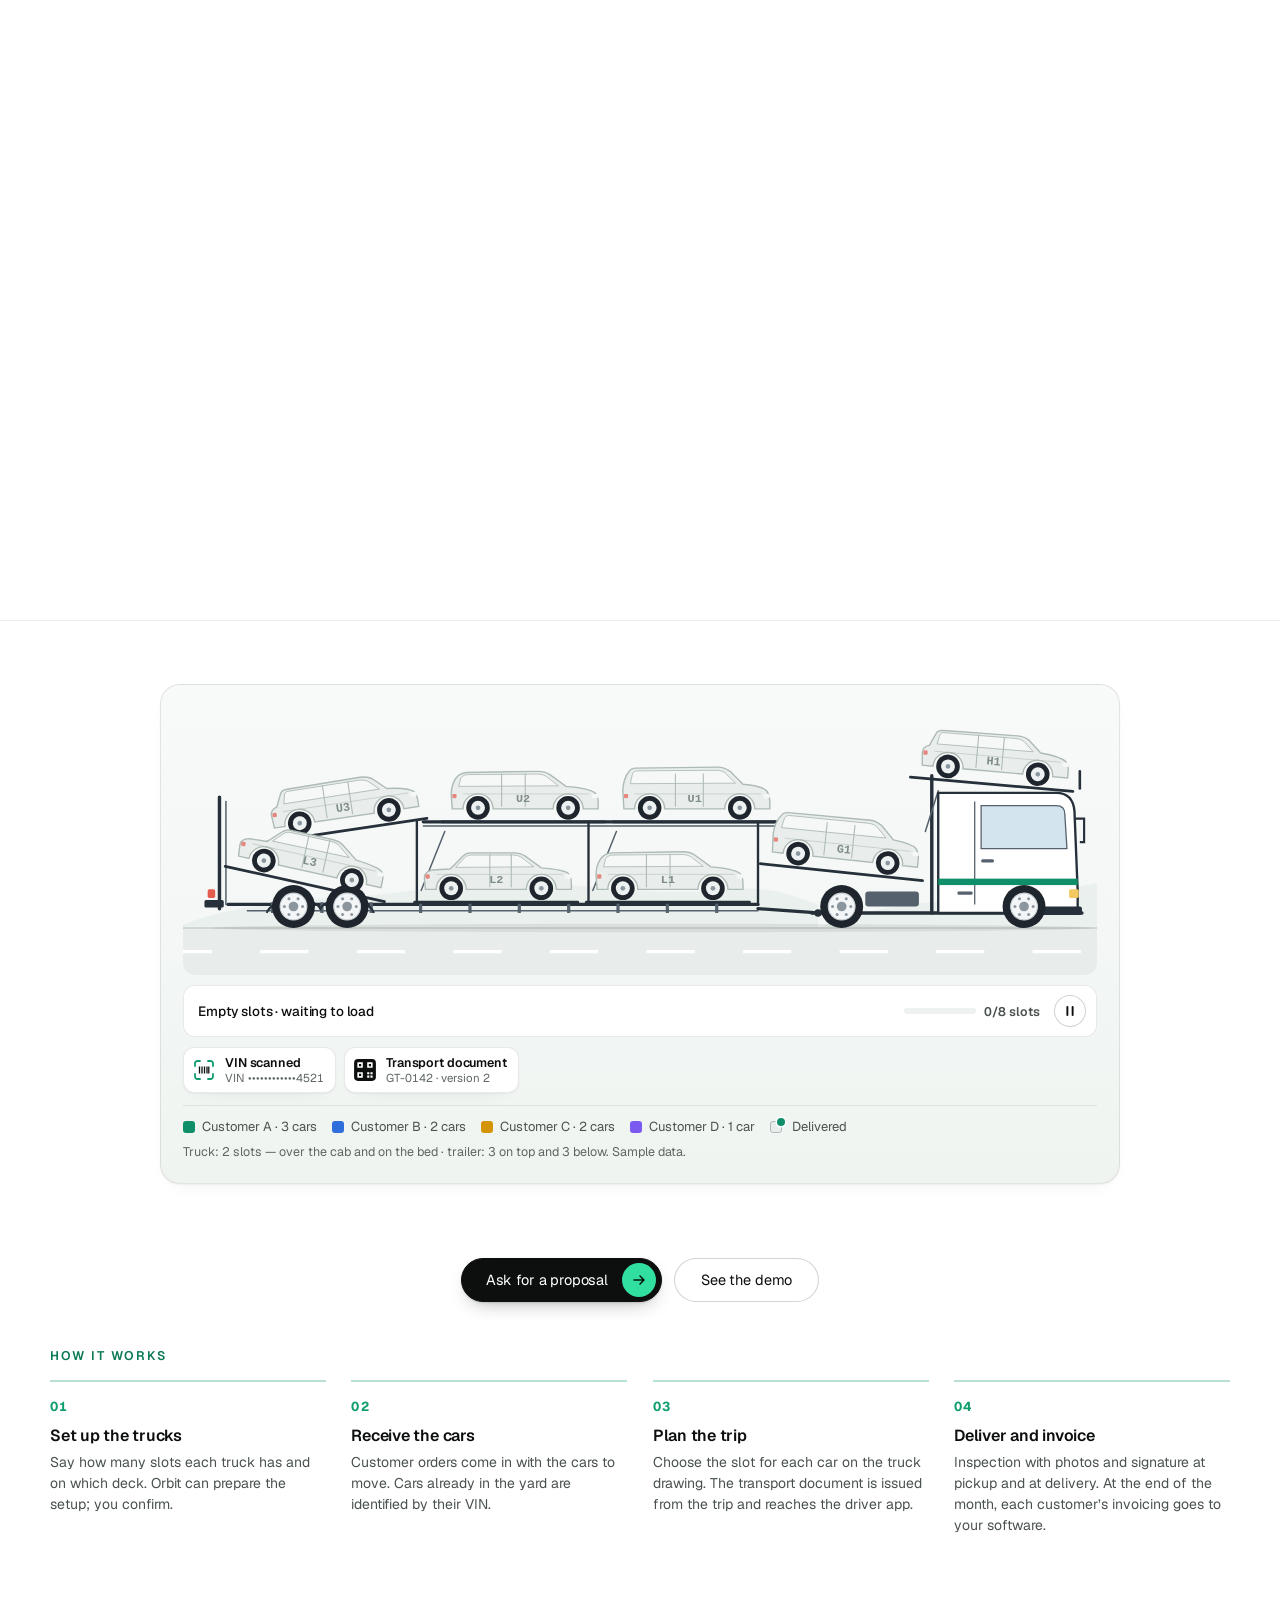
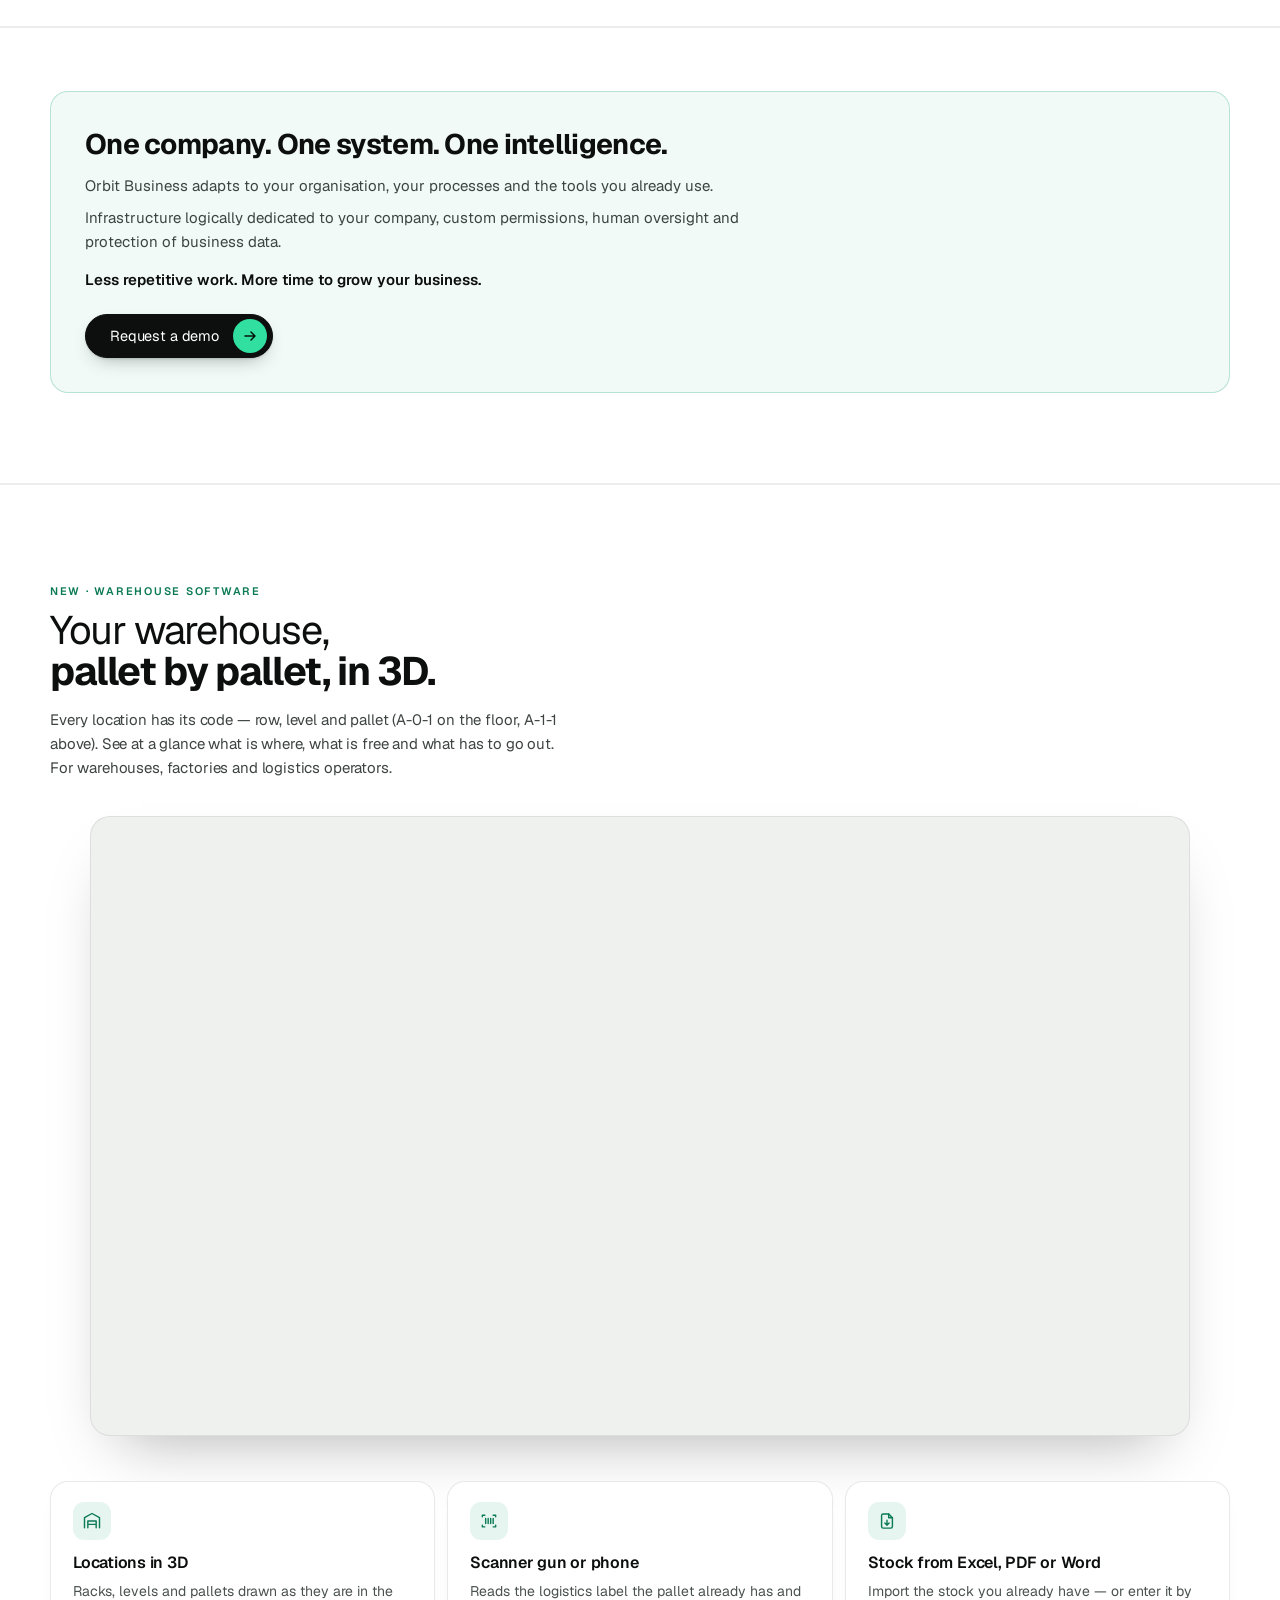
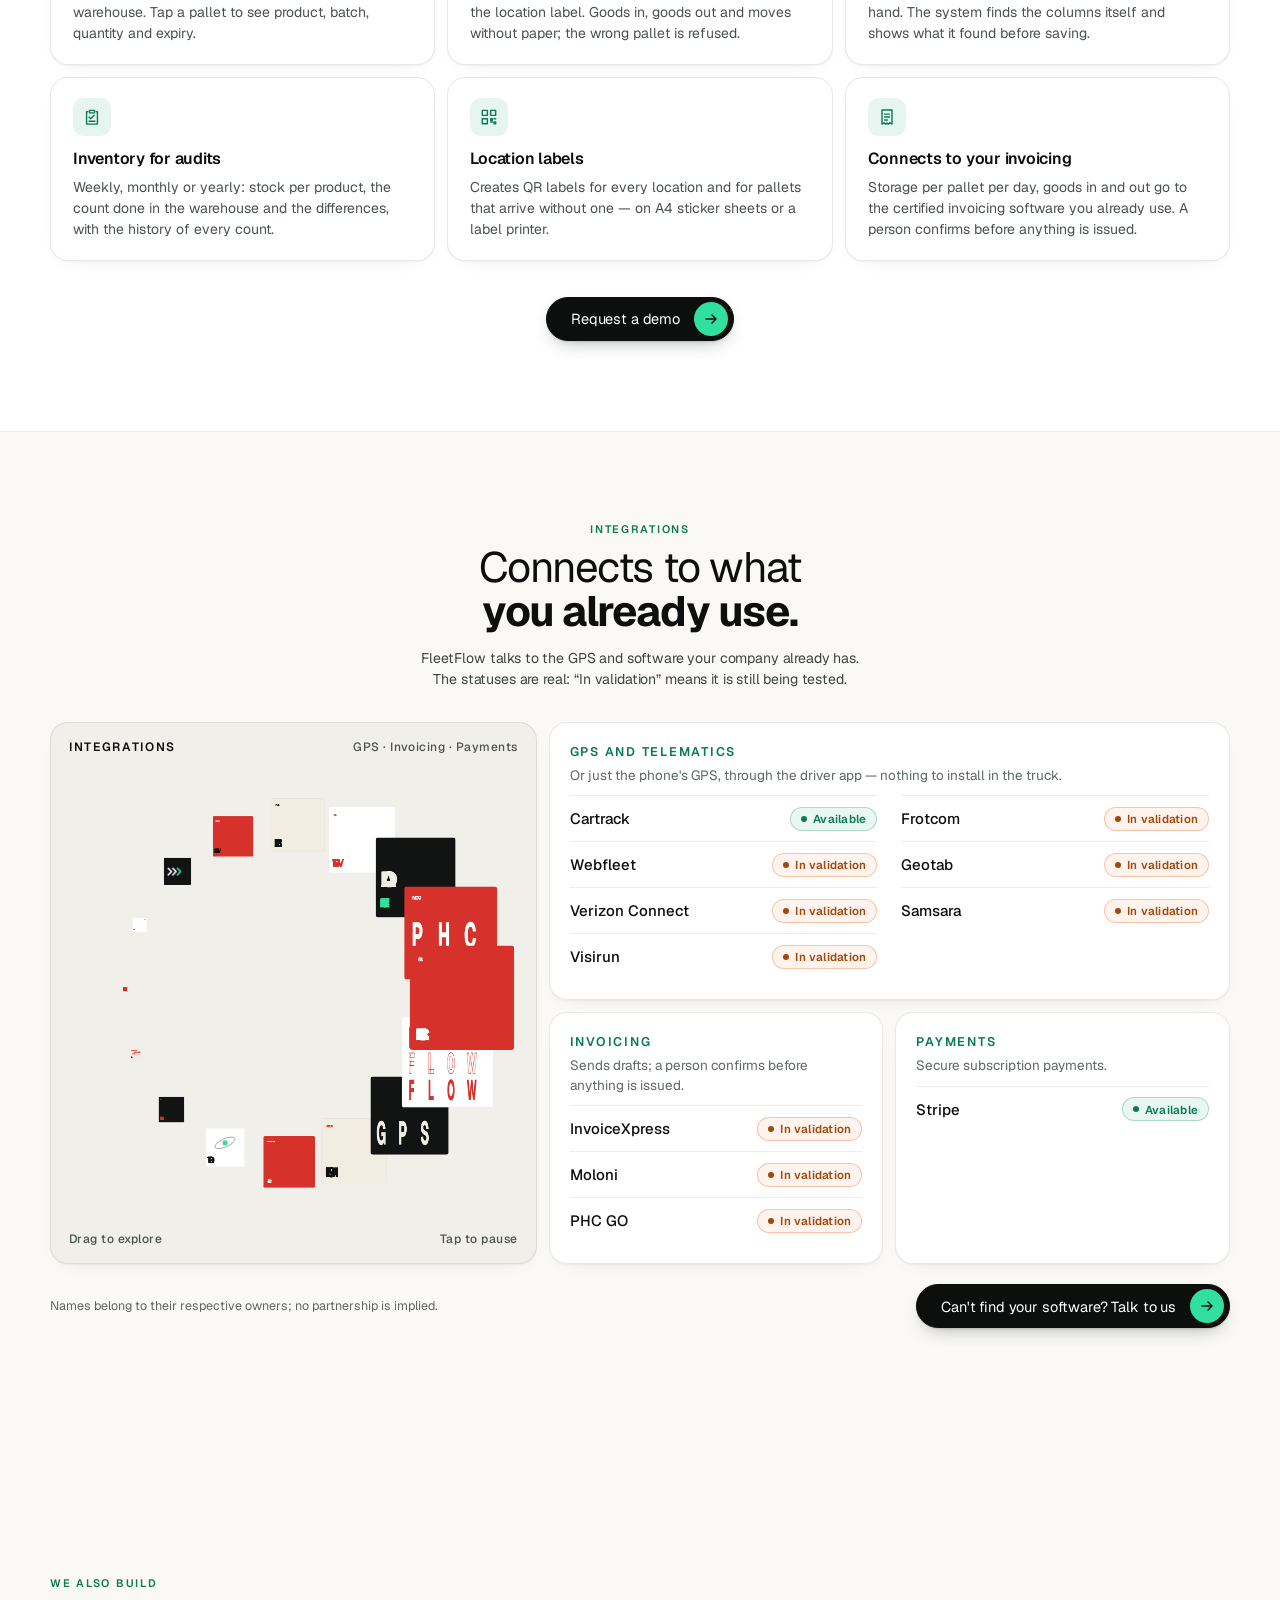
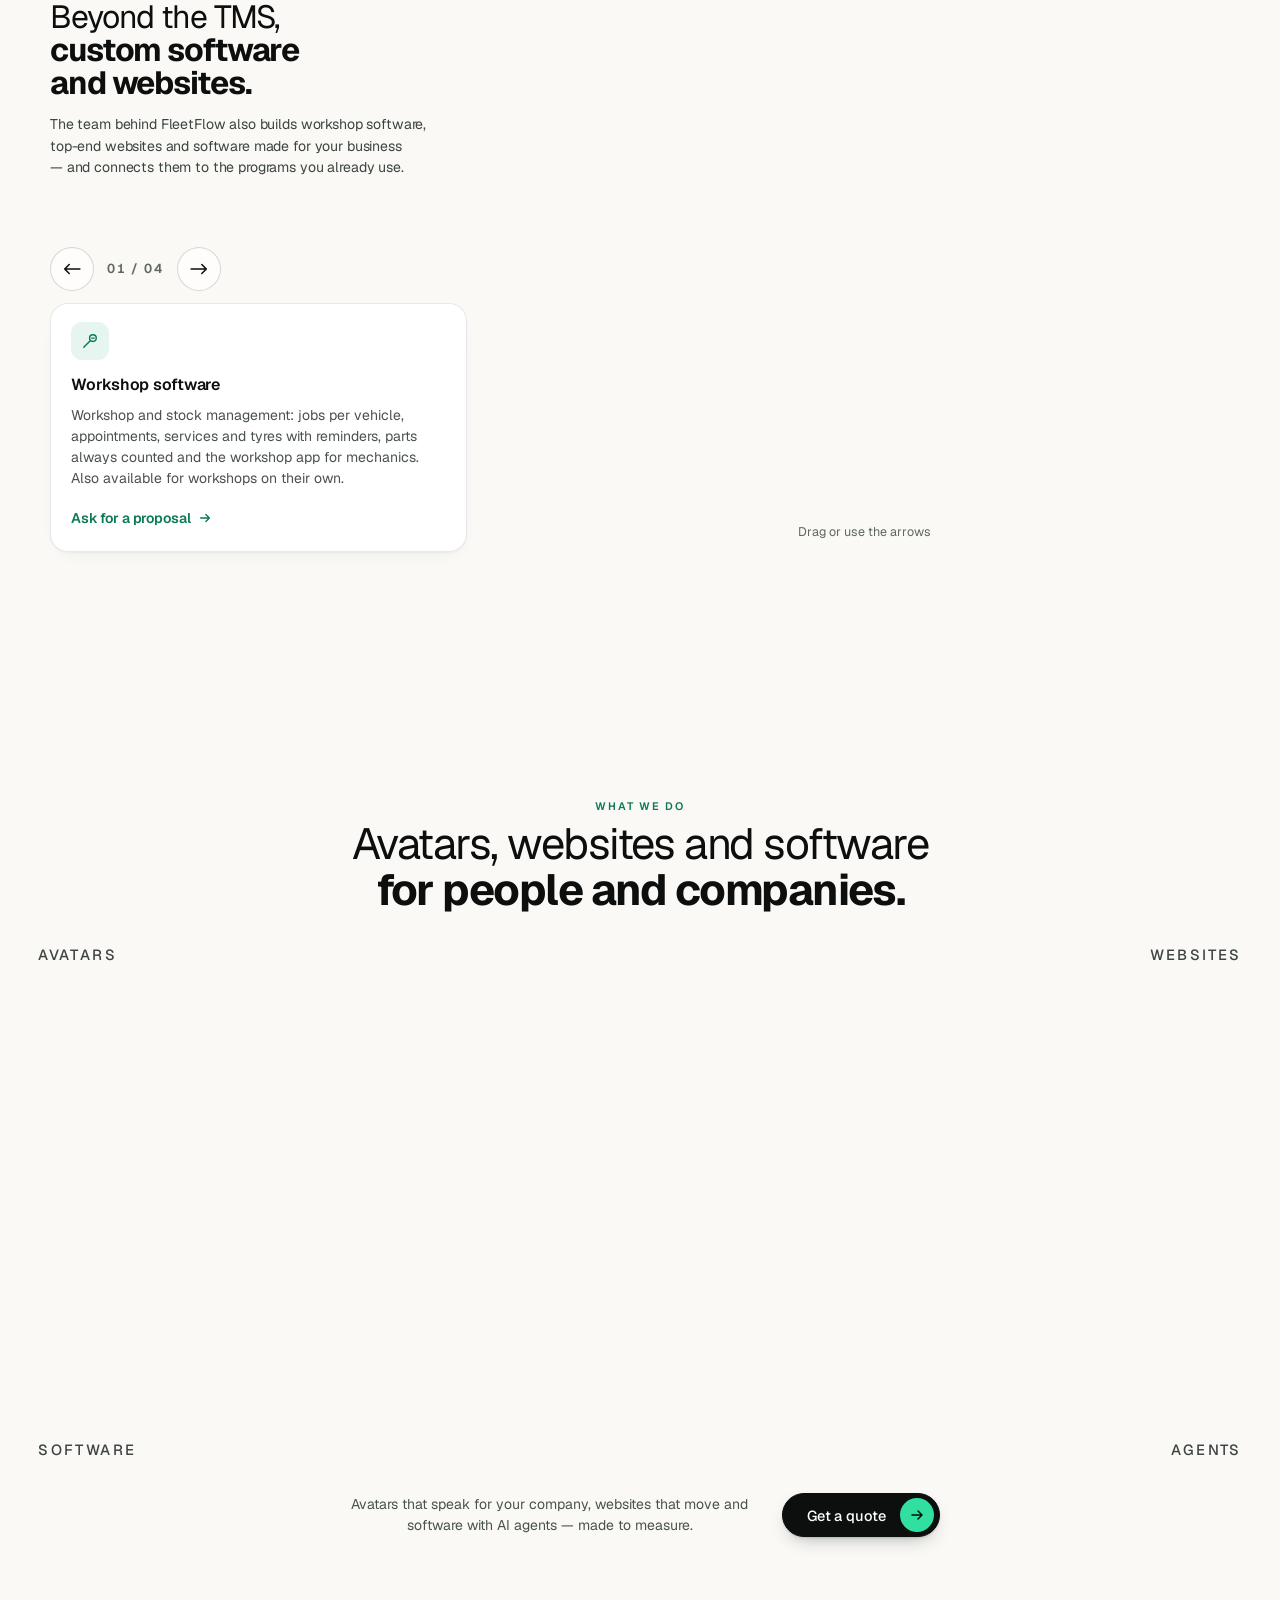
==== commit 793e6c1e: "Software para armazéns: secção com o armazém 3D, menu Armazéns e o agente a falar disto (PT/EN/ES) C" ====
--- a/index.html
+++ b/index.html
@@ -57,7 +57,7 @@
         <li><a class="nav__link" href="#top" aria-current="page" data-i18n="nav.home">Início</a></li>
         <li><a class="nav__link" href="#platform" data-i18n="nav.platform">Plataforma</a></li>
         <li><a class="nav__link" href="#modulos" data-i18n="nav.modules">O que faz</a></li>
-        <li><a class="nav__link" href="#transporte-veiculos" data-i18n="nav.cars">Veículos</a></li><li><a class="nav__link" href="#orbit-business" data-i18n="nav.office">Business</a></li>
+        <li><a class="nav__link" href="#transporte-veiculos" data-i18n="nav.cars">Veículos</a></li><li><a class="nav__link" href="#orbit-business" data-i18n="nav.office">Business</a></li><li><a class="nav__link" href="#armazens" data-i18n="nav.wh">Armazéns</a></li>
         <li><a class="nav__link" href="#ligacoes" data-i18n="nav.links">Ligações</a></li>
         <li><a class="nav__link" href="#servicos" data-i18n="nav.services">Serviços</a></li>
       </ul>
@@ -319,6 +319,31 @@
         </div>
       </div>
     </section>
+    <!-- 26/11: Software para armazéns — stock por posição em 3D, leitor, inventário, faturação (sem preços no site). -->
+    <section class="cv cv--wh" id="armazens" aria-labelledby="wh-title" data-snap>
+      <div class="cv__inner">
+        <div class="cv__head">
+          <p class="hold__eyebrow" data-i18n="wh.eyebrow">Novo · Software para armazéns</p>
+          <h2 class="hold__title" id="wh-title">
+            <span class="hold__title-muted" data-i18n="wh.title_muted">O seu armazém,</span>
+            <span data-i18n="wh.title_strong">palete a palete, em 3D.</span>
+          </h2>
+          <p class="cv__lead" data-i18n="wh.lead">Cada posição com o seu código — fila, andar e palete (A-0-1 no chão, A-1-1 por cima). Vê-se num relance o que está onde, o que está livre e o que tem de sair. Para armazéns, fábricas e operadores logísticos.</p>
+        </div>
+        <figure class="wh__shot"><img src="assets/armazem-3d.webp" width="1600" height="900" loading="lazy" decoding="async" alt="Armazém em 3D: seis filas de estantes com paletes coloridas por produto, cais de carga e números no topo." data-i18n-alt="wh.img"></figure>
+        <ul class="mods cv__feats">
+          <li class="mod"><span class="mod__icon" aria-hidden="true"><svg viewBox="0 0 24 24"><path d="M3 20V8l9-5 9 5v12M7 20v-8h10v8M7 16h10" /></svg></span><h3 class="mod__title" data-i18n="wh.f1.t">Posições em 3D</h3><p class="mod__text" data-i18n="wh.f1.d">Estantes, andares e paletes desenhados como estão no armazém. Toca numa palete e vês produto, lote, quantidade e validade.</p></li>
+          <li class="mod"><span class="mod__icon" aria-hidden="true"><svg viewBox="0 0 24 24"><path d="M4 7V5h3M17 5h3v2M20 17v2h-3M7 19H4v-2M8 9v6M11 9v6M14 9v6M17 9v6" /></svg></span><h3 class="mod__title" data-i18n="wh.f2.t">Leitor com pistola ou telemóvel</h3><p class="mod__text" data-i18n="wh.f2.d">Lê a etiqueta logística que a palete já traz e a etiqueta da posição. Entrada, saída e mudança de sítio sem papel; a palete errada é recusada.</p></li>
+          <li class="mod"><span class="mod__icon" aria-hidden="true"><svg viewBox="0 0 24 24"><path d="M14 3.5H7.5a2 2 0 0 0-2 2v13a2 2 0 0 0 2 2h9a2 2 0 0 0 2-2V8z" /><path d="M14 3.5V8h4.5M12 11v6M9.5 14.5 12 17l2.5-2.5" /></svg></span><h3 class="mod__title" data-i18n="wh.f3.t">Stock de Excel, PDF ou Word</h3><p class="mod__text" data-i18n="wh.f3.d">Importa o stock que já tem — ou mete-o à mão. O sistema encontra as colunas sozinho e mostra o que encontrou antes de gravar.</p></li>
+          <li class="mod"><span class="mod__icon" aria-hidden="true"><svg viewBox="0 0 24 24"><path d="M9 4h6v3H9zM7 5.5H5.5v15h13v-15H17M8.5 12l2 2 4-4M8.5 17h7" /></svg></span><h3 class="mod__title" data-i18n="wh.f4.t">Inventário para auditoria</h3><p class="mod__text" data-i18n="wh.f4.d">Semanal, mensal ou anual: o stock por produto, a contagem feita no armazém e as diferenças, com o histórico de cada contagem.</p></li>
+          <li class="mod"><span class="mod__icon" aria-hidden="true"><svg viewBox="0 0 24 24"><path d="M4 4h6v6H4zM14 4h6v6h-6zM4 14h6v6H4zM14 14h2v2h-2zM18 18h2v2h-2zM14 18h2M18 14h2" /></svg></span><h3 class="mod__title" data-i18n="wh.f5.t">Etiquetas das posições</h3><p class="mod__text" data-i18n="wh.f5.d">Gera as etiquetas QR de cada posição e das paletes que chegam sem etiqueta — em folhas A4 de autocolantes ou na impressora de etiquetas.</p></li>
+          <li class="mod"><span class="mod__icon" aria-hidden="true"><svg viewBox="0 0 24 24"><path d="M6 3.5h12v17l-2.5-1.5-2 1.5-1.5-1.2-1.5 1.2-2-1.5L6 20.5z" /><path d="M9 8.5h6M9 12h6M9 15.5h3.5" /></svg></span><h3 class="mod__title" data-i18n="wh.f6.t">Liga à sua faturação</h3><p class="mod__text" data-i18n="wh.f6.d">Armazenagem por palete e por dia, entradas e saídas seguem para o programa de faturação certificado que já usa. Uma pessoa confirma antes de emitir.</p></li>
+        </ul>
+        <div class="cv__actions wh__actions">
+          <a class="btn btn--glow" href="mailto:support@fleetflow.systems?subject=Software%20para%20armaz%C3%A9ns" data-pedido="platform"><span data-i18n="wh.cta">Pedir demonstração</span><span class="btn__icon" aria-hidden="true"><svg width="16" height="16" viewBox="0 0 16 16"><path d="M3 8h10M9 4l4 4-4 4" fill="none" stroke="currentColor" stroke-width="1.5" stroke-linecap="round" stroke-linejoin="round" /></svg></span><span hidden data-pedido-note data-i18n="wh.note">Interesse: Software para armazéns (stock por posição, leitor, inventário).</span></a>
+        </div>
+      </div>
+    </section>
     <!-- 23/11: ligações — só nomes, sem logótipos de terceiros. "Disponível" = há código de sincronização a correr. -->
     <section class="info" id="ligacoes" aria-labelledby="ligacoes-title" data-snap>
       <div class="info__inner">
@@ -533,7 +558,7 @@
         "lig.gps":"GPS e telemática","lig.gps.note":"Ou só o GPS do telemóvel, pela app do motorista — sem instalar nada no camião.","lig.inv":"Faturação","lig.inv.note":"Envia rascunhos; uma pessoa confirma antes de emitir.","lig.pay":"Pagamentos","lig.pay.note":"Pagamento seguro das subscrições.",
         "lig.ok":"Disponível","srv.fold.aria":"Cartazes dos serviços. Arrasta para os lados ou usa as setas do teclado.","srv.fold.hint":"Arrasta ou usa as setas","srv.fold.prev":"Serviço anterior","srv.fold.next":"Serviço seguinte","mod.o.tl":"Módulos","mod.o.tr":"Planear · Transportar · Faturar","mod.o.aria":"Roda com os módulos da FleetFlow. Arrasta para os lados para rodar; Enter ou Espaço pausa; as setas esquerda e direita avançam.",
         "btn.signup":"Criar conta","nav.services":"Serviços","lig.o.tl":"Ligações","lig.o.tr":"GPS · Faturação · Pagamentos","lig.o.bl":"Arrasta para explorar","lig.o.br":"Toca para pausar","lig.o.aria":"Roda com os programas a que a FleetFlow se liga. Arrasta para os lados para rodar; Enter ou Espaço pausa; as setas esquerda e direita avançam.","srv.eyebrow":"Também fazemos","srv.title_muted":"Além do TMS,","srv.title_strong":"software e sites à medida.","srv.lead":"A equipa que faz a FleetFlow também faz software de oficina, sites topo de gama e programas feitos para o teu negócio — e liga-os aos programas que já usas.","srv.ws.t":"Software de oficina","srv.ws.d":"Gestão da oficina e do stock: trabalhos por viatura, marcações, revisões e pneus com avisos, peças sempre contadas e a app da oficina para os mecânicos. Também existe só para oficinas.","srv.ws.cta":"Pedir proposta","srv.site.t":"Sites topo de gama com movimento","srv.site.d":"Sites animados e em 3D, como este: rápidos, em várias línguas e feitos à medida da tua marca.","srv.site.cta":"Pedir orçamento","srv.sw.t":"Software por medida","srv.sw.d":"Ferramentas internas, portais para clientes e agentes de IA que trabalham na tua operação, feitos para o teu negócio.","srv.sw.cta":"Pedir orçamento","srv.int.t":"Integrações","srv.int.d":"Ligamos a FleetFlow à faturação (InvoiceXpress, Moloni e PHC GO, em validação) e ao GPS (Cartrack disponível; outros em validação). Usas outro programa? Diz-nos qual.","srv.int.cta":"Falar de integrações","lig.val":"Em validação","lig.legal":"Os nomes pertencem aos respetivos donos; não implica parceria.","lig.cta":"Não encontras o teu programa? Fala connosco",
-        "nav.cars":"Veículos","cv.eyebrow":"Novo módulo · Transporte de veículos","cv.title_muted":"Transporte de veículos:","cv.title_strong":"cada carro no seu lugar.","cv.lead":"Para empresas de porta-automóveis. Tens a FleetFlow completa — planeador, cargas, apps, oficina, faturação e o Orbit — e uma área feita para transportar carros: cada motorista com o seu camião, cada carro com o seu cliente.","cv.cta":"Pedir proposta","cv.note":"Interesse: módulo Transporte de veículos (porta-automóveis).","cv.art.aria":"Desenho de um porta-automóveis: camião com 2 lugares, sobre a cabine e no estrado, e reboque com 6, 3 em cima e 3 em baixo. Na carga, cada carro acende com a cor do seu cliente; na entrega volta a apagar e fica com um visto verde.","cv.vin.t":"Número de quadro lido","cv.doc.t":"Guia de transporte","cv.doc.v":"GT-0142 · versão 2","cv.lg.a":"Cliente A · 3 carros","cv.lg.b":"Cliente B · 2 carros","cv.lg.c":"Cliente C · 2 carros","cv.lg.d":"Cliente D · 1 carro","cv.lg.done":"Entregue","cv.lg.decks":"Camião: 2 lugares — sobre a cabine e no estrado · reboque: 3 em cima e 3 em baixo. Dados de exemplo.","cv.rig.static":"Camião carregado · 8 carros de 4 clientes","cv.rig.empty":"Lugares vazios · à espera da carga","cv.rig.load":"A carregar · lugar {slot}","cv.rig.route":"Em rota · todos os lugares ocupados","cv.rig.unload":"A entregar · lugar {slot} · {n} de {t} entregues","cv.rig.done":"Viagem concluída · 8 carros entregues","cv.rig.occ":"{n}/{t} lugares","cv.rig.pause":"Pausar animação","cv.rig.play":"Continuar animação","cv.f1.t":"Planeamento por lugares","cv.f1.d":"Cada camião tem os seus lugares, no piso de cima e no de baixo. O gestor — ou o Orbit, a teu pedido — configura-os, e cada motorista fica com o seu camião.","cv.f2.t":"Viagens com o reboque desenhado","cv.f2.d":"Cada viagem mostra o camião desenhado com os carros por cima, pintados com a cor de cada cliente ou encomenda. Vê-se num relance o que vai e o que está livre.","cv.f3.t":"Guias digitais com QR e versão","cv.f3.d":"A guia de transporte sai da própria viagem, com código QR e número de versão, e fica na app do motorista. Se a viagem muda, sai a versão nova. Para internacional, CMR.","cv.f4.t":"Parque com leitura do número de quadro","cv.f4.d":"O stock do parque sempre à vista. O número de quadro (VIN) lê-se com o telemóvel, sem copiar 17 caracteres à mão.","cv.f5.t":"Inspeção com fotos e assinatura","cv.f5.d":"Na recolha e na entrega, o motorista tira fotos, marca os danos no desenho do carro e recolhe a assinatura. Fica tudo guardado na viagem.","cv.f6.t":"Faturação mensal por cliente","cv.f6.d":"No fim do mês, os carros transportados juntam-se por cliente e seguem para o programa de faturação certificado que já usas. Uma pessoa confirma antes de emitir.","cv.how":"Como funciona","cv.s1.t":"Configura os camiões","cv.s1.d":"Diz quantos lugares tem cada camião e em que piso. O Orbit pode preparar a configuração; tu confirmas.","cv.s2.t":"Recebe os carros","cv.s2.d":"As encomendas dos clientes entram com os carros a transportar. Os que já estão no parque são lidos pelo número de quadro.","cv.s3.t":"Planeia a viagem","cv.s3.d":"Escolhes o lugar de cada carro no desenho do camião. A guia de transporte sai da viagem e chega à app do motorista.","cv.s4.t":"Entrega e fatura","cv.s4.d":"Inspeção com fotos e assinatura na recolha e na entrega. No fim do mês, a faturação de cada cliente segue para o teu programa.","nav.office":"Business","stk.aria":"Novidades","stk.e1":"Novo módulo · Transporte de veículos","stk.e2":"Novo · Orbit Business","stk.go":"Ver","of.eyebrow":"Conheça o Orbit Business","of.title_muted":"A inteligência artificial","of.title_strong":"que trabalha com a sua empresa.","of.lead":"Um agente de inteligência artificial personalizado para a sua organização, concebido para automatizar tarefas administrativas, organizar informação e simplificar os processos diários de cada departamento.","of.cta":"Solicite uma demonstração","of.note":"Interesse: Orbit Business (agente de IA para a empresa).","of.f1.t":"Gestão inteligente de emails","of.f1.d":"Interpretação de pedidos, classificação de mensagens, extração de informação e preparação de respostas.","of.f2.t":"Gestão documental","of.f2.d":"Importação, leitura, classificação e organização de documentos, PDFs, folhas Excel e anexos.","of.f3.t":"Automação financeira","of.f3.d":"Preparação de dados para faturação, organização de despesas e integração com sistemas de gestão compatíveis.","of.f4.t":"Gestão de equipas","of.f4.d":"Registo de horários, folhas de horas, organização de tarefas e acompanhamento da atividade dos colaboradores.","of.f5.t":"Relatórios inteligentes","of.f5.d":"Relatórios personalizados por departamento, indicadores de desempenho e resumos para a administração.","of.f6.t":"Inteligência empresarial","of.f6.d":"Um agente que conhece os processos, documentos e regras da sua organização, ajudando as equipas a trabalhar de forma mais eficiente.","of.close.t":"Uma empresa. Um sistema. Uma inteligência.","of.close.d1":"O Orbit Business adapta-se à sua organização, aos seus processos e às ferramentas que já utiliza.","of.close.d2":"Infraestrutura dedicada logicamente à sua empresa, permissões personalizadas, supervisão humana e proteção dos dados empresariais.","of.close.d3":"Menos trabalho repetitivo. Mais tempo para fazer crescer o seu negócio.",
+        "nav.cars":"Veículos","cv.eyebrow":"Novo módulo · Transporte de veículos","cv.title_muted":"Transporte de veículos:","cv.title_strong":"cada carro no seu lugar.","cv.lead":"Para empresas de porta-automóveis. Tens a FleetFlow completa — planeador, cargas, apps, oficina, faturação e o Orbit — e uma área feita para transportar carros: cada motorista com o seu camião, cada carro com o seu cliente.","cv.cta":"Pedir proposta","cv.note":"Interesse: módulo Transporte de veículos (porta-automóveis).","cv.art.aria":"Desenho de um porta-automóveis: camião com 2 lugares, sobre a cabine e no estrado, e reboque com 6, 3 em cima e 3 em baixo. Na carga, cada carro acende com a cor do seu cliente; na entrega volta a apagar e fica com um visto verde.","cv.vin.t":"Número de quadro lido","cv.doc.t":"Guia de transporte","cv.doc.v":"GT-0142 · versão 2","cv.lg.a":"Cliente A · 3 carros","cv.lg.b":"Cliente B · 2 carros","cv.lg.c":"Cliente C · 2 carros","cv.lg.d":"Cliente D · 1 carro","cv.lg.done":"Entregue","cv.lg.decks":"Camião: 2 lugares — sobre a cabine e no estrado · reboque: 3 em cima e 3 em baixo. Dados de exemplo.","cv.rig.static":"Camião carregado · 8 carros de 4 clientes","cv.rig.empty":"Lugares vazios · à espera da carga","cv.rig.load":"A carregar · lugar {slot}","cv.rig.route":"Em rota · todos os lugares ocupados","cv.rig.unload":"A entregar · lugar {slot} · {n} de {t} entregues","cv.rig.done":"Viagem concluída · 8 carros entregues","cv.rig.occ":"{n}/{t} lugares","cv.rig.pause":"Pausar animação","cv.rig.play":"Continuar animação","cv.f1.t":"Planeamento por lugares","cv.f1.d":"Cada camião tem os seus lugares, no piso de cima e no de baixo. O gestor — ou o Orbit, a teu pedido — configura-os, e cada motorista fica com o seu camião.","cv.f2.t":"Viagens com o reboque desenhado","cv.f2.d":"Cada viagem mostra o camião desenhado com os carros por cima, pintados com a cor de cada cliente ou encomenda. Vê-se num relance o que vai e o que está livre.","cv.f3.t":"Guias digitais com QR e versão","cv.f3.d":"A guia de transporte sai da própria viagem, com código QR e número de versão, e fica na app do motorista. Se a viagem muda, sai a versão nova. Para internacional, CMR.","cv.f4.t":"Parque com leitura do número de quadro","cv.f4.d":"O stock do parque sempre à vista. O número de quadro (VIN) lê-se com o telemóvel, sem copiar 17 caracteres à mão.","cv.f5.t":"Inspeção com fotos e assinatura","cv.f5.d":"Na recolha e na entrega, o motorista tira fotos, marca os danos no desenho do carro e recolhe a assinatura. Fica tudo guardado na viagem.","cv.f6.t":"Faturação mensal por cliente","cv.f6.d":"No fim do mês, os carros transportados juntam-se por cliente e seguem para o programa de faturação certificado que já usas. Uma pessoa confirma antes de emitir.","cv.how":"Como funciona","cv.s1.t":"Configura os camiões","cv.s1.d":"Diz quantos lugares tem cada camião e em que piso. O Orbit pode preparar a configuração; tu confirmas.","cv.s2.t":"Recebe os carros","cv.s2.d":"As encomendas dos clientes entram com os carros a transportar. Os que já estão no parque são lidos pelo número de quadro.","cv.s3.t":"Planeia a viagem","cv.s3.d":"Escolhes o lugar de cada carro no desenho do camião. A guia de transporte sai da viagem e chega à app do motorista.","cv.s4.t":"Entrega e fatura","cv.s4.d":"Inspeção com fotos e assinatura na recolha e na entrega. No fim do mês, a faturação de cada cliente segue para o teu programa.","nav.office":"Business","nav.wh":"Armazéns","wh.eyebrow":"Novo · Software para armazéns","wh.title_muted":"O seu armazém,","wh.title_strong":"palete a palete, em 3D.","wh.lead":"Cada posição com o seu código — fila, andar e palete (A-0-1 no chão, A-1-1 por cima). Vê-se num relance o que está onde, o que está livre e o que tem de sair. Para armazéns, fábricas e operadores logísticos.","wh.img":"Armazém em 3D: seis filas de estantes com paletes coloridas por produto, cais de carga e números no topo.","wh.cta":"Pedir demonstração","wh.note":"Interesse: Software para armazéns (stock por posição, leitor, inventário).","wh.f1.t":"Posições em 3D","wh.f1.d":"Estantes, andares e paletes desenhados como estão no armazém. Toca numa palete e vês produto, lote, quantidade e validade.","wh.f2.t":"Leitor com pistola ou telemóvel","wh.f2.d":"Lê a etiqueta logística que a palete já traz e a etiqueta da posição. Entrada, saída e mudança de sítio sem papel; a palete errada é recusada.","wh.f3.t":"Stock de Excel, PDF ou Word","wh.f3.d":"Importa o stock que já tem — ou mete-o à mão. O sistema encontra as colunas sozinho e mostra o que encontrou antes de gravar.","wh.f4.t":"Inventário para auditoria","wh.f4.d":"Semanal, mensal ou anual: o stock por produto, a contagem feita no armazém e as diferenças, com o histórico de cada contagem.","wh.f5.t":"Etiquetas das posições","wh.f5.d":"Gera as etiquetas QR de cada posição e das paletes que chegam sem etiqueta — em folhas A4 de autocolantes ou na impressora de etiquetas.","wh.f6.t":"Liga à sua faturação","wh.f6.d":"Armazenagem por palete e por dia, entradas e saídas seguem para o programa de faturação certificado que já usa. Uma pessoa confirma antes de emitir.","stk.aria":"Novidades","stk.e1":"Novo módulo · Transporte de veículos","stk.e2":"Novo · Orbit Business","stk.go":"Ver","of.eyebrow":"Conheça o Orbit Business","of.title_muted":"A inteligência artificial","of.title_strong":"que trabalha com a sua empresa.","of.lead":"Um agente de inteligência artificial personalizado para a sua organização, concebido para automatizar tarefas administrativas, organizar informação e simplificar os processos diários de cada departamento.","of.cta":"Solicite uma demonstração","of.note":"Interesse: Orbit Business (agente de IA para a empresa).","of.f1.t":"Gestão inteligente de emails","of.f1.d":"Interpretação de pedidos, classificação de mensagens, extração de informação e preparação de respostas.","of.f2.t":"Gestão documental","of.f2.d":"Importação, leitura, classificação e organização de documentos, PDFs, folhas Excel e anexos.","of.f3.t":"Automação financeira","of.f3.d":"Preparação de dados para faturação, organização de despesas e integração com sistemas de gestão compatíveis.","of.f4.t":"Gestão de equipas","of.f4.d":"Registo de horários, folhas de horas, organização de tarefas e acompanhamento da atividade dos colaboradores.","of.f5.t":"Relatórios inteligentes","of.f5.d":"Relatórios personalizados por departamento, indicadores de desempenho e resumos para a administração.","of.f6.t":"Inteligência empresarial","of.f6.d":"Um agente que conhece os processos, documentos e regras da sua organização, ajudando as equipas a trabalhar de forma mais eficiente.","of.close.t":"Uma empresa. Um sistema. Uma inteligência.","of.close.d1":"O Orbit Business adapta-se à sua organização, aos seus processos e às ferramentas que já utiliza.","of.close.d2":"Infraestrutura dedicada logicamente à sua empresa, permissões personalizadas, supervisão humana e proteção dos dados empresariais.","of.close.d3":"Menos trabalho repetitivo. Mais tempo para fazer crescer o seu negócio.",
         _title:"FleetFlow — Software e IA que movem o mundo real", _desc:"Software para transporte, oficina e qualquer negócio, com o agente de IA Orbit. Entra na plataforma." },
       en:{ "nav.home":"Home","nav.platform":"Platform","nav.login":"Sign in","btn.platform":"Open the platform","btn.demo":"See the demo",
         "foot.capital":"Share capital","foot.terms":"Terms","foot.privacy":"Privacy","foot.cookies":"Cookies",
@@ -567,7 +592,7 @@
         "lig.gps":"GPS and telematics","lig.gps.note":"Or just the phone's GPS, through the driver app — nothing to install in the truck.","lig.inv":"Invoicing","lig.inv.note":"Sends drafts; a person confirms before anything is issued.","lig.pay":"Payments","lig.pay.note":"Secure subscription payments.",
         "lig.ok":"Available","srv.fold.aria":"Service posters. Drag sideways or use the arrow keys.","srv.fold.hint":"Drag or use the arrows","srv.fold.prev":"Previous service","srv.fold.next":"Next service","mod.o.tl":"Modules","mod.o.tr":"Plan · Deliver · Invoice","mod.o.aria":"Wheel of the FleetFlow modules. Drag sideways to turn it; Enter or Space pauses; the left and right arrow keys step.",
         "btn.signup":"Create account","nav.services":"Services","lig.o.tl":"Integrations","lig.o.tr":"GPS · Invoicing · Payments","lig.o.bl":"Drag to explore","lig.o.br":"Tap to pause","lig.o.aria":"Wheel of the software FleetFlow connects to. Drag sideways to turn it; Enter or Space pauses; the left and right arrow keys step.","srv.eyebrow":"We also build","srv.title_muted":"Beyond the TMS,","srv.title_strong":"custom software and websites.","srv.lead":"The team behind FleetFlow also builds workshop software, top-end websites and software made for your business — and connects them to the programs you already use.","srv.ws.t":"Workshop software","srv.ws.d":"Workshop and stock management: jobs per vehicle, appointments, services and tyres with reminders, parts always counted and the workshop app for mechanics. Also available for workshops on their own.","srv.ws.cta":"Ask for a proposal","srv.site.t":"Top-end websites with motion","srv.site.d":"Animated and 3D websites, like this one: fast, multilingual and made to fit your brand.","srv.site.cta":"Get a quote","srv.sw.t":"Custom software","srv.sw.d":"Internal tools, customer portals and AI agents that work inside your operation, built for your business.","srv.sw.cta":"Get a quote","srv.int.t":"Integrations","srv.int.d":"We connect FleetFlow to invoicing (InvoiceXpress, Moloni and PHC GO, in validation) and to GPS (Cartrack available; others in validation). Using other software? Tell us which.","srv.int.cta":"Talk about integrations","lig.val":"In validation","lig.legal":"Names belong to their respective owners; no partnership is implied.","lig.cta":"Can't find your software? Talk to us",
-        "nav.cars":"Car transport","cv.eyebrow":"New module · Vehicle transport","cv.title_muted":"Vehicle transport:","cv.title_strong":"every car in its place.","cv.lead":"For car-carrier companies. You get the full FleetFlow — planner, loads, apps, workshop, invoicing and Orbit — plus an area built for moving cars: every driver with their own truck, every car with its customer.","cv.cta":"Ask for a proposal","cv.note":"Interested in: Vehicle transport module (car carriers).","cv.art.aria":"Drawing of a car carrier: a truck with 2 slots, over the cab and on the bed, and a trailer with 6, 3 on top and 3 below. When loading, each car lights up in its customer’s colour; on delivery it goes dark again and gets a green tick.","cv.vin.t":"VIN scanned","cv.doc.t":"Transport document","cv.doc.v":"GT-0142 · version 2","cv.lg.a":"Customer A · 3 cars","cv.lg.b":"Customer B · 2 cars","cv.lg.c":"Customer C · 2 cars","cv.lg.d":"Customer D · 1 car","cv.lg.done":"Delivered","cv.lg.decks":"Truck: 2 slots — over the cab and on the bed · trailer: 3 on top and 3 below. Sample data.","cv.rig.static":"Truck loaded · 8 cars from 4 customers","cv.rig.empty":"Empty slots · waiting to load","cv.rig.load":"Loading · slot {slot}","cv.rig.route":"On the road · every slot taken","cv.rig.unload":"Delivering · slot {slot} · {n} of {t} delivered","cv.rig.done":"Trip complete · 8 cars delivered","cv.rig.occ":"{n}/{t} slots","cv.rig.pause":"Pause animation","cv.rig.play":"Play animation","cv.f1.t":"Slot-based planning","cv.f1.d":"Every truck has its own slots, on the upper and the lower deck. The manager — or Orbit, when you ask — sets them up, and each driver keeps their own truck.","cv.f2.t":"Trips with the trailer drawn","cv.f2.d":"Every trip shows the truck drawn with the cars on top, coloured by customer or order. You see at a glance what is loaded and what is free.","cv.f3.t":"Digital documents with QR and version","cv.f3.d":"The transport document is issued from the trip itself, with a QR code and a version number, and it is in the driver app. If the trip changes, a new version is issued. CMR for international.","cv.f4.t":"Yard stock with VIN reading","cv.f4.d":"Yard stock always in view. The VIN is read with a phone, with no copying 17 characters by hand.","cv.f5.t":"Inspection with photos and signature","cv.f5.d":"At pickup and at delivery the driver takes photos, marks damage on the car drawing and collects a signature. Everything is kept with the trip.","cv.f6.t":"Monthly invoicing per customer","cv.f6.d":"At the end of the month, the cars moved are grouped per customer and sent to the certified invoicing software you already use. A person confirms before anything is issued.","cv.how":"How it works","cv.s1.t":"Set up the trucks","cv.s1.d":"Say how many slots each truck has and on which deck. Orbit can prepare the setup; you confirm.","cv.s2.t":"Receive the cars","cv.s2.d":"Customer orders come in with the cars to move. Cars already in the yard are identified by their VIN.","cv.s3.t":"Plan the trip","cv.s3.d":"Choose the slot for each car on the truck drawing. The transport document is issued from the trip and reaches the driver app.","cv.s4.t":"Deliver and invoice","cv.s4.d":"Inspection with photos and signature at pickup and at delivery. At the end of the month, each customer’s invoicing goes to your software.","nav.office":"Business","stk.aria":"What’s new","stk.e1":"New module · Vehicle transport","stk.e2":"New · Orbit Business","stk.go":"See","of.eyebrow":"Meet Orbit Business","of.title_muted":"The artificial intelligence","of.title_strong":"that works with your company.","of.lead":"A custom artificial intelligence agent for your organisation, designed to automate administrative tasks, organise information and simplify the daily processes of every department.","of.cta":"Request a demo","of.note":"Interested in: Orbit Business (AI agent for the company).","of.f1.t":"Smart email management","of.f1.d":"Understanding requests, sorting messages, extracting information and drafting replies.","of.f2.t":"Document management","of.f2.d":"Importing, reading, classifying and organising documents, PDFs, Excel sheets and attachments.","of.f3.t":"Finance automation","of.f3.d":"Preparing invoicing data, organising expenses and integrating with compatible management systems.","of.f4.t":"Team management","of.f4.d":"Time records, timesheets, task organisation and tracking of staff activity.","of.f5.t":"Smart reports","of.f5.d":"Custom reports per department, performance indicators and summaries for management.","of.f6.t":"Business intelligence","of.f6.d":"An agent that knows your organisation’s processes, documents and rules, helping teams work more efficiently.","of.close.t":"One company. One system. One intelligence.","of.close.d1":"Orbit Business adapts to your organisation, your processes and the tools you already use.","of.close.d2":"Infrastructure logically dedicated to your company, custom permissions, human oversight and protection of business data.","of.close.d3":"Less repetitive work. More time to grow your business.",
+        "nav.cars":"Car transport","cv.eyebrow":"New module · Vehicle transport","cv.title_muted":"Vehicle transport:","cv.title_strong":"every car in its place.","cv.lead":"For car-carrier companies. You get the full FleetFlow — planner, loads, apps, workshop, invoicing and Orbit — plus an area built for moving cars: every driver with their own truck, every car with its customer.","cv.cta":"Ask for a proposal","cv.note":"Interested in: Vehicle transport module (car carriers).","cv.art.aria":"Drawing of a car carrier: a truck with 2 slots, over the cab and on the bed, and a trailer with 6, 3 on top and 3 below. When loading, each car lights up in its customer’s colour; on delivery it goes dark again and gets a green tick.","cv.vin.t":"VIN scanned","cv.doc.t":"Transport document","cv.doc.v":"GT-0142 · version 2","cv.lg.a":"Customer A · 3 cars","cv.lg.b":"Customer B · 2 cars","cv.lg.c":"Customer C · 2 cars","cv.lg.d":"Customer D · 1 car","cv.lg.done":"Delivered","cv.lg.decks":"Truck: 2 slots — over the cab and on the bed · trailer: 3 on top and 3 below. Sample data.","cv.rig.static":"Truck loaded · 8 cars from 4 customers","cv.rig.empty":"Empty slots · waiting to load","cv.rig.load":"Loading · slot {slot}","cv.rig.route":"On the road · every slot taken","cv.rig.unload":"Delivering · slot {slot} · {n} of {t} delivered","cv.rig.done":"Trip complete · 8 cars delivered","cv.rig.occ":"{n}/{t} slots","cv.rig.pause":"Pause animation","cv.rig.play":"Play animation","cv.f1.t":"Slot-based planning","cv.f1.d":"Every truck has its own slots, on the upper and the lower deck. The manager — or Orbit, when you ask — sets them up, and each driver keeps their own truck.","cv.f2.t":"Trips with the trailer drawn","cv.f2.d":"Every trip shows the truck drawn with the cars on top, coloured by customer or order. You see at a glance what is loaded and what is free.","cv.f3.t":"Digital documents with QR and version","cv.f3.d":"The transport document is issued from the trip itself, with a QR code and a version number, and it is in the driver app. If the trip changes, a new version is issued. CMR for international.","cv.f4.t":"Yard stock with VIN reading","cv.f4.d":"Yard stock always in view. The VIN is read with a phone, with no copying 17 characters by hand.","cv.f5.t":"Inspection with photos and signature","cv.f5.d":"At pickup and at delivery the driver takes photos, marks damage on the car drawing and collects a signature. Everything is kept with the trip.","cv.f6.t":"Monthly invoicing per customer","cv.f6.d":"At the end of the month, the cars moved are grouped per customer and sent to the certified invoicing software you already use. A person confirms before anything is issued.","cv.how":"How it works","cv.s1.t":"Set up the trucks","cv.s1.d":"Say how many slots each truck has and on which deck. Orbit can prepare the setup; you confirm.","cv.s2.t":"Receive the cars","cv.s2.d":"Customer orders come in with the cars to move. Cars already in the yard are identified by their VIN.","cv.s3.t":"Plan the trip","cv.s3.d":"Choose the slot for each car on the truck drawing. The transport document is issued from the trip and reaches the driver app.","cv.s4.t":"Deliver and invoice","cv.s4.d":"Inspection with photos and signature at pickup and at delivery. At the end of the month, each customer’s invoicing goes to your software.","nav.office":"Business","nav.wh":"Warehouses","wh.eyebrow":"New · Warehouse software","wh.title_muted":"Your warehouse,","wh.title_strong":"pallet by pallet, in 3D.","wh.lead":"Every location has its code — row, level and pallet (A-0-1 on the floor, A-1-1 above). See at a glance what is where, what is free and what has to go out. For warehouses, factories and logistics operators.","wh.img":"3D warehouse: six racking rows with pallets coloured by product, loading docks and figures at the top.","wh.cta":"Request a demo","wh.note":"Interested in: Warehouse software (stock by location, scanner, inventory).","wh.f1.t":"Locations in 3D","wh.f1.d":"Racks, levels and pallets drawn as they are in the warehouse. Tap a pallet to see product, batch, quantity and expiry.","wh.f2.t":"Scanner gun or phone","wh.f2.d":"Reads the logistics label the pallet already has and the location label. Goods in, goods out and moves without paper; the wrong pallet is refused.","wh.f3.t":"Stock from Excel, PDF or Word","wh.f3.d":"Import the stock you already have — or enter it by hand. The system finds the columns itself and shows what it found before saving.","wh.f4.t":"Inventory for audits","wh.f4.d":"Weekly, monthly or yearly: stock per product, the count done in the warehouse and the differences, with the history of every count.","wh.f5.t":"Location labels","wh.f5.d":"Creates QR labels for every location and for pallets that arrive without one — on A4 sticker sheets or a label printer.","wh.f6.t":"Connects to your invoicing","wh.f6.d":"Storage per pallet per day, goods in and out go to the certified invoicing software you already use. A person confirms before anything is issued.","stk.aria":"What’s new","stk.e1":"New module · Vehicle transport","stk.e2":"New · Orbit Business","stk.go":"See","of.eyebrow":"Meet Orbit Business","of.title_muted":"The artificial intelligence","of.title_strong":"that works with your company.","of.lead":"A custom artificial intelligence agent for your organisation, designed to automate administrative tasks, organise information and simplify the daily processes of every department.","of.cta":"Request a demo","of.note":"Interested in: Orbit Business (AI agent for the company).","of.f1.t":"Smart email management","of.f1.d":"Understanding requests, sorting messages, extracting information and drafting replies.","of.f2.t":"Document management","of.f2.d":"Importing, reading, classifying and organising documents, PDFs, Excel sheets and attachments.","of.f3.t":"Finance automation","of.f3.d":"Preparing invoicing data, organising expenses and integrating with compatible management systems.","of.f4.t":"Team management","of.f4.d":"Time records, timesheets, task organisation and tracking of staff activity.","of.f5.t":"Smart reports","of.f5.d":"Custom reports per department, performance indicators and summaries for management.","of.f6.t":"Business intelligence","of.f6.d":"An agent that knows your organisation’s processes, documents and rules, helping teams work more efficiently.","of.close.t":"One company. One system. One intelligence.","of.close.d1":"Orbit Business adapts to your organisation, your processes and the tools you already use.","of.close.d2":"Infrastructure logically dedicated to your company, custom permissions, human oversight and protection of business data.","of.close.d3":"Less repetitive work. More time to grow your business.",
         _title:"FleetFlow — Software and AI that move the real world", _desc:"Software for transport, workshop and any business, powered by the Orbit AI agent." },
       es:{ "nav.home":"Inicio","nav.platform":"Plataforma","nav.login":"Acceder","btn.platform":"Entrar en la plataforma","btn.demo":"Ver la demostración",
         "foot.capital":"Capital social","foot.terms":"Términos","foot.privacy":"Privacidad","foot.cookies":"Cookies",
@@ -601,7 +626,7 @@
         "lig.gps":"GPS y telemática","lig.gps.note":"O solo el GPS del móvil, con la app del conductor — sin instalar nada en el camión.","lig.inv":"Facturación","lig.inv.note":"Envía borradores; una persona confirma antes de emitir.","lig.pay":"Pagos","lig.pay.note":"Pago seguro de las suscripciones.",
         "lig.ok":"Disponible","srv.fold.aria":"Carteles de los servicios. Arrastra hacia los lados o usa las flechas del teclado.","srv.fold.hint":"Arrastra o usa las flechas","srv.fold.prev":"Servicio anterior","srv.fold.next":"Servicio siguiente","mod.o.tl":"Módulos","mod.o.tr":"Planificar · Transportar · Facturar","mod.o.aria":"Rueda con los módulos de FleetFlow. Arrastra hacia los lados para girarla; Enter o Espacio pausa; las flechas izquierda y derecha avanzan.",
         "btn.signup":"Crear cuenta","nav.services":"Servicios","lig.o.tl":"Conexiones","lig.o.tr":"GPS · Facturación · Pagos","lig.o.bl":"Arrastra para explorar","lig.o.br":"Toca para pausar","lig.o.aria":"Rueda con los programas a los que FleetFlow se conecta. Arrastra hacia los lados para girarla; Enter o Espacio pausa; las flechas izquierda y derecha avanzan.","srv.eyebrow":"También hacemos","srv.title_muted":"Además del TMS,","srv.title_strong":"software y webs a medida.","srv.lead":"El equipo que hace FleetFlow también hace software de taller, webs de gama alta y programas hechos para tu negocio — y los conecta con los programas que ya usas.","srv.ws.t":"Software de taller","srv.ws.d":"Gestión del taller y del stock: trabajos por vehículo, citas, revisiones y neumáticos con avisos, piezas siempre contadas y la app del taller para los mecánicos. También existe solo para talleres.","srv.ws.cta":"Pedir propuesta","srv.site.t":"Webs de gama alta con movimiento","srv.site.d":"Webs animadas y en 3D, como esta: rápidas, en varios idiomas y hechas a la medida de tu marca.","srv.site.cta":"Pedir presupuesto","srv.sw.t":"Software a medida","srv.sw.d":"Herramientas internas, portales para clientes y agentes de IA que trabajan en tu operación, hechos para tu negocio.","srv.sw.cta":"Pedir presupuesto","srv.int.t":"Integraciones","srv.int.d":"Conectamos FleetFlow con la facturación (InvoiceXpress, Moloni y PHC GO, en validación) y con el GPS (Cartrack disponible; otros en validación). ¿Usas otro programa? Dinos cuál.","srv.int.cta":"Hablar de integraciones","lig.val":"En validación","lig.legal":"Los nombres pertenecen a sus respectivos dueños; no implica colaboración.","lig.cta":"¿No encuentras tu programa? Habla con nosotros",
-        "nav.cars":"Vehículos","cv.eyebrow":"Nuevo módulo · Transporte de vehículos","cv.title_muted":"Transporte de vehículos:","cv.title_strong":"cada coche en su sitio.","cv.lead":"Para empresas de portavehículos. Tienes FleetFlow completa — planificador, cargas, apps, taller, facturación y Orbit — y un área hecha para transportar coches: cada conductor con su camión, cada coche con su cliente.","cv.cta":"Pedir propuesta","cv.note":"Interés: módulo Transporte de vehículos (portavehículos).","cv.art.aria":"Dibujo de un portavehículos: camión con 2 plazas, sobre la cabina y en la plataforma, y remolque con 6, 3 arriba y 3 abajo. En la carga, cada coche se enciende con el color de su cliente; en la entrega se apaga y queda con una marca verde.","cv.vin.t":"Número de bastidor leído","cv.doc.t":"Documento de control","cv.doc.v":"GT-0142 · versión 2","cv.lg.a":"Cliente A · 3 coches","cv.lg.b":"Cliente B · 2 coches","cv.lg.c":"Cliente C · 2 coches","cv.lg.d":"Cliente D · 1 coche","cv.lg.done":"Entregado","cv.lg.decks":"Camión: 2 plazas — sobre la cabina y en la plataforma · remolque: 3 arriba y 3 abajo. Datos de ejemplo.","cv.rig.static":"Camión cargado · 8 coches de 4 clientes","cv.rig.empty":"Plazas vacías · esperando la carga","cv.rig.load":"Cargando · plaza {slot}","cv.rig.route":"En ruta · todas las plazas ocupadas","cv.rig.unload":"Entregando · plaza {slot} · {n} de {t} entregados","cv.rig.done":"Viaje terminado · 8 coches entregados","cv.rig.occ":"{n}/{t} plazas","cv.rig.pause":"Pausar animación","cv.rig.play":"Reanudar animación","cv.f1.t":"Planificación por plazas","cv.f1.d":"Cada camión tiene sus plazas, en el piso de arriba y en el de abajo. El gestor — u Orbit, si se lo pides — las configura, y cada conductor tiene su camión.","cv.f2.t":"Viajes con el remolque dibujado","cv.f2.d":"Cada viaje muestra el camión dibujado con los coches encima, pintados con el color de cada cliente o pedido. Se ve de un vistazo qué va y qué está libre.","cv.f3.t":"Documentos digitales con QR y versión","cv.f3.d":"El documento de control sale del propio viaje, con código QR y número de versión, y queda en la app del conductor. Si el viaje cambia, sale la versión nueva. Para internacional, CMR.","cv.f4.t":"Campa con lectura del número de bastidor","cv.f4.d":"El stock de la campa siempre a la vista. El número de bastidor (VIN) se lee con el móvil, sin copiar 17 caracteres a mano.","cv.f5.t":"Inspección con fotos y firma","cv.f5.d":"En la recogida y en la entrega, el conductor hace fotos, marca los daños en el dibujo del coche y recoge la firma. Todo queda guardado en el viaje.","cv.f6.t":"Facturación mensual por cliente","cv.f6.d":"A final de mes, los coches transportados se agrupan por cliente y van al programa de facturación certificado que ya usas. Una persona confirma antes de emitir.","cv.how":"Cómo funciona","cv.s1.t":"Configura los camiones","cv.s1.d":"Indica cuántas plazas tiene cada camión y en qué piso. Orbit puede preparar la configuración; tú confirmas.","cv.s2.t":"Recibe los coches","cv.s2.d":"Los pedidos de los clientes entran con los coches a transportar. Los que ya están en la campa se identifican por el número de bastidor.","cv.s3.t":"Planifica el viaje","cv.s3.d":"Eliges la plaza de cada coche en el dibujo del camión. El documento de control sale del viaje y llega a la app del conductor.","cv.s4.t":"Entrega y factura","cv.s4.d":"Inspección con fotos y firma en la recogida y en la entrega. A final de mes, la facturación de cada cliente va a tu programa.","nav.office":"Business","stk.aria":"Novedades","stk.e1":"Nuevo módulo · Transporte de vehículos","stk.e2":"Nuevo · Orbit Business","stk.go":"Ver","of.eyebrow":"Conozca Orbit Business","of.title_muted":"La inteligencia artificial","of.title_strong":"que trabaja con su empresa.","of.lead":"Un agente de inteligencia artificial personalizado para su organización, diseñado para automatizar tareas administrativas, organizar la información y simplificar los procesos diarios de cada departamento.","of.cta":"Solicite una demostración","of.note":"Interés: Orbit Business (agente de IA para la empresa).","of.f1.t":"Gestión inteligente de emails","of.f1.d":"Interpretación de pedidos, clasificación de mensajes, extracción de información y preparación de respuestas.","of.f2.t":"Gestión documental","of.f2.d":"Importación, lectura, clasificación y organización de documentos, PDFs, hojas Excel y adjuntos.","of.f3.t":"Automatización financiera","of.f3.d":"Preparación de datos para facturación, organización de gastos e integración con sistemas de gestión compatibles.","of.f4.t":"Gestión de equipos","of.f4.d":"Registro de horarios, hojas de horas, organización de tareas y seguimiento de la actividad de los colaboradores.","of.f5.t":"Informes inteligentes","of.f5.d":"Informes personalizados por departamento, indicadores de rendimiento y resúmenes para la dirección.","of.f6.t":"Inteligencia empresarial","of.f6.d":"Un agente que conoce los procesos, documentos y normas de su organización, ayudando a los equipos a trabajar de forma más eficiente.","of.close.t":"Una empresa. Un sistema. Una inteligencia.","of.close.d1":"Orbit Business se adapta a su organización, a sus procesos y a las herramientas que ya utiliza.","of.close.d2":"Infraestructura dedicada lógicamente a su empresa, permisos personalizados, supervisión humana y protección de los datos empresariales.","of.close.d3":"Menos trabajo repetitivo. Más tiempo para hacer crecer su negocio.",
+        "nav.cars":"Vehículos","cv.eyebrow":"Nuevo módulo · Transporte de vehículos","cv.title_muted":"Transporte de vehículos:","cv.title_strong":"cada coche en su sitio.","cv.lead":"Para empresas de portavehículos. Tienes FleetFlow completa — planificador, cargas, apps, taller, facturación y Orbit — y un área hecha para transportar coches: cada conductor con su camión, cada coche con su cliente.","cv.cta":"Pedir propuesta","cv.note":"Interés: módulo Transporte de vehículos (portavehículos).","cv.art.aria":"Dibujo de un portavehículos: camión con 2 plazas, sobre la cabina y en la plataforma, y remolque con 6, 3 arriba y 3 abajo. En la carga, cada coche se enciende con el color de su cliente; en la entrega se apaga y queda con una marca verde.","cv.vin.t":"Número de bastidor leído","cv.doc.t":"Documento de control","cv.doc.v":"GT-0142 · versión 2","cv.lg.a":"Cliente A · 3 coches","cv.lg.b":"Cliente B · 2 coches","cv.lg.c":"Cliente C · 2 coches","cv.lg.d":"Cliente D · 1 coche","cv.lg.done":"Entregado","cv.lg.decks":"Camión: 2 plazas — sobre la cabina y en la plataforma · remolque: 3 arriba y 3 abajo. Datos de ejemplo.","cv.rig.static":"Camión cargado · 8 coches de 4 clientes","cv.rig.empty":"Plazas vacías · esperando la carga","cv.rig.load":"Cargando · plaza {slot}","cv.rig.route":"En ruta · todas las plazas ocupadas","cv.rig.unload":"Entregando · plaza {slot} · {n} de {t} entregados","cv.rig.done":"Viaje terminado · 8 coches entregados","cv.rig.occ":"{n}/{t} plazas","cv.rig.pause":"Pausar animación","cv.rig.play":"Reanudar animación","cv.f1.t":"Planificación por plazas","cv.f1.d":"Cada camión tiene sus plazas, en el piso de arriba y en el de abajo. El gestor — u Orbit, si se lo pides — las configura, y cada conductor tiene su camión.","cv.f2.t":"Viajes con el remolque dibujado","cv.f2.d":"Cada viaje muestra el camión dibujado con los coches encima, pintados con el color de cada cliente o pedido. Se ve de un vistazo qué va y qué está libre.","cv.f3.t":"Documentos digitales con QR y versión","cv.f3.d":"El documento de control sale del propio viaje, con código QR y número de versión, y queda en la app del conductor. Si el viaje cambia, sale la versión nueva. Para internacional, CMR.","cv.f4.t":"Campa con lectura del número de bastidor","cv.f4.d":"El stock de la campa siempre a la vista. El número de bastidor (VIN) se lee con el móvil, sin copiar 17 caracteres a mano.","cv.f5.t":"Inspección con fotos y firma","cv.f5.d":"En la recogida y en la entrega, el conductor hace fotos, marca los daños en el dibujo del coche y recoge la firma. Todo queda guardado en el viaje.","cv.f6.t":"Facturación mensual por cliente","cv.f6.d":"A final de mes, los coches transportados se agrupan por cliente y van al programa de facturación certificado que ya usas. Una persona confirma antes de emitir.","cv.how":"Cómo funciona","cv.s1.t":"Configura los camiones","cv.s1.d":"Indica cuántas plazas tiene cada camión y en qué piso. Orbit puede preparar la configuración; tú confirmas.","cv.s2.t":"Recibe los coches","cv.s2.d":"Los pedidos de los clientes entran con los coches a transportar. Los que ya están en la campa se identifican por el número de bastidor.","cv.s3.t":"Planifica el viaje","cv.s3.d":"Eliges la plaza de cada coche en el dibujo del camión. El documento de control sale del viaje y llega a la app del conductor.","cv.s4.t":"Entrega y factura","cv.s4.d":"Inspección con fotos y firma en la recogida y en la entrega. A final de mes, la facturación de cada cliente va a tu programa.","nav.office":"Business","nav.wh":"Almacenes","wh.eyebrow":"Nuevo · Software para almacenes","wh.title_muted":"Su almacén,","wh.title_strong":"palé a palé, en 3D.","wh.lead":"Cada ubicación con su código — fila, nivel y palé (A-0-1 en el suelo, A-1-1 encima). Se ve de un vistazo qué está dónde, qué está libre y qué tiene que salir. Para almacenes, fábricas y operadores logísticos.","wh.img":"Almacén en 3D: seis filas de estanterías con palés de colores por producto, muelles de carga y cifras arriba.","wh.cta":"Pedir demostración","wh.note":"Interés: Software para almacenes (stock por ubicación, lector, inventario).","wh.f1.t":"Ubicaciones en 3D","wh.f1.d":"Estanterías, niveles y palés dibujados como están en el almacén. Toca un palé y ves producto, lote, cantidad y caducidad.","wh.f2.t":"Lector con pistola o móvil","wh.f2.d":"Lee la etiqueta logística que el palé ya trae y la etiqueta de la ubicación. Entradas, salidas y cambios sin papel; el palé equivocado se rechaza.","wh.f3.t":"Stock desde Excel, PDF o Word","wh.f3.d":"Importa el stock que ya tiene — o lo introduce a mano. El sistema encuentra las columnas solo y enseña lo que encontró antes de guardar.","wh.f4.t":"Inventario para auditoría","wh.f4.d":"Semanal, mensual o anual: el stock por producto, el recuento hecho en el almacén y las diferencias, con el historial de cada recuento.","wh.f5.t":"Etiquetas de ubicaciones","wh.f5.d":"Genera las etiquetas QR de cada ubicación y de los palés que llegan sin etiqueta — en hojas A4 de adhesivos o en la impresora de etiquetas.","wh.f6.t":"Conecta con su facturación","wh.f6.d":"Almacenaje por palé y por día, entradas y salidas van al programa de facturación certificado que ya usa. Una persona confirma antes de emitir.","stk.aria":"Novedades","stk.e1":"Nuevo módulo · Transporte de vehículos","stk.e2":"Nuevo · Orbit Business","stk.go":"Ver","of.eyebrow":"Conozca Orbit Business","of.title_muted":"La inteligencia artificial","of.title_strong":"que trabaja con su empresa.","of.lead":"Un agente de inteligencia artificial personalizado para su organización, diseñado para automatizar tareas administrativas, organizar la información y simplificar los procesos diarios de cada departamento.","of.cta":"Solicite una demostración","of.note":"Interés: Orbit Business (agente de IA para la empresa).","of.f1.t":"Gestión inteligente de emails","of.f1.d":"Interpretación de pedidos, clasificación de mensajes, extracción de información y preparación de respuestas.","of.f2.t":"Gestión documental","of.f2.d":"Importación, lectura, clasificación y organización de documentos, PDFs, hojas Excel y adjuntos.","of.f3.t":"Automatización financiera","of.f3.d":"Preparación de datos para facturación, organización de gastos e integración con sistemas de gestión compatibles.","of.f4.t":"Gestión de equipos","of.f4.d":"Registro de horarios, hojas de horas, organización de tareas y seguimiento de la actividad de los colaboradores.","of.f5.t":"Informes inteligentes","of.f5.d":"Informes personalizados por departamento, indicadores de rendimiento y resúmenes para la dirección.","of.f6.t":"Inteligencia empresarial","of.f6.d":"Un agente que conoce los procesos, documentos y normas de su organización, ayudando a los equipos a trabajar de forma más eficiente.","of.close.t":"Una empresa. Un sistema. Una inteligencia.","of.close.d1":"Orbit Business se adapta a su organización, a sus procesos y a las herramientas que ya utiliza.","of.close.d2":"Infraestructura dedicada lógicamente a su empresa, permisos personalizados, supervisión humana y protección de los datos empresariales.","of.close.d3":"Menos trabajo repetitivo. Más tiempo para hacer crecer su negocio.",
         _title:"FleetFlow — Software e IA que mueven el mundo real", _desc:"Software para transporte, taller y cualquier negocio, con el agente de IA Orbit." }
     };
     const label = document.querySelector('.nav__lang-label');
@@ -612,7 +637,7 @@
       document.title = d._title;
       const md = document.querySelector('meta[name=description]'); if(md) md.content = d._desc;
       document.querySelectorAll('[data-i18n]').forEach(el=>{ const v=d[el.getAttribute('data-i18n')]; if(v!==undefined) el.innerHTML=v; });
-      document.querySelectorAll('[data-i18n-aria]').forEach(el=>{ const v=d[el.getAttribute('data-i18n-aria')]; if(v!==undefined) el.setAttribute('aria-label', v); });
+      document.querySelectorAll('[data-i18n-aria]').forEach(el=>{ const v=d[el.getAttribute('data-i18n-aria')]; if(v!==undefined) el.setAttribute('aria-label', v); }); document.querySelectorAll('[data-i18n-alt]').forEach(el=>{ const v=d[el.getAttribute('data-i18n-alt')]; if(v!==undefined) el.setAttribute('alt', v); });
       const tf=document.querySelector('#trabalho .tf-root');
       if(tf){ tf.setAttribute('aria-label',d['work.aria']); tf.dataset.tfPlay=d['work.play']; tf.dataset.tfPause=d['work.pause']; tf.dataset.tfImageOf=d['work.imageOf']; const tg=tf.querySelector('.tf-toggle'); if(tg) tg.setAttribute('aria-label', tg.getAttribute('aria-pressed')==='true'?d['work.play']:d['work.pause']); }
       if(label) label.textContent = l.toUpperCase();
--- a/veiculos.css
+++ b/veiculos.css
@@ -189,3 +189,24 @@
 .cv--slim .cv__head{order:2;display:flex;justify-content:center}
 .cv--slim .cv__art{width:100%;max-width:960px;margin:0 auto}
 .cv--office.cv--slim .of__close{margin-top:0}
+/* 26/11 (founder: "os botões acenderem um de cada vez, para as pessoas seguirem com os olhos"): os pontos do cartão da
+   frente acendem em sequência, ~1,1 s cada, e voltam ao início. Verde nos veículos, azul no Orbit Business. */
+.stk__pts li{transition:background-color .35s ease,border-color .35s ease,color .35s ease,box-shadow .35s ease}
+.stk__card.is-front .stk__pts li{animation:stk-lit 6.6s ease-in-out infinite}
+.stk__card.is-front .stk__pts li:nth-child(2){animation-delay:1.1s}
+.stk__card.is-front .stk__pts li:nth-child(3){animation-delay:2.2s}
+.stk__card.is-front .stk__pts li:nth-child(4){animation-delay:3.3s}
+.stk__card.is-front .stk__pts li:nth-child(5){animation-delay:4.4s}
+.stk__card.is-front .stk__pts li:nth-child(6){animation-delay:5.5s}
+@keyframes stk-lit{
+  0%,100%{background:rgba(255,255,255,.08);border-color:rgba(255,255,255,.16);color:#fff;box-shadow:none}
+  4%,15%{background:var(--lit,#0f9d6e);border-color:var(--lit,#0f9d6e);color:#fff;box-shadow:0 6px 18px -6px var(--lit,#0f9d6e)}
+  21%{background:rgba(255,255,255,.08);border-color:rgba(255,255,255,.16);color:#fff;box-shadow:none}
+}
+.stk__card[data-tone="b"]{--lit:#2f6fdb}
+@media (prefers-reduced-motion:reduce){.stk__card.is-front .stk__pts li{animation:none}}
+
+/* 26/11: Software para armazéns — a imagem do armazém 3D grande, por baixo do título. */
+.wh__shot{margin:clamp(24px,4vh,40px) auto 0;max-width:1100px;border-radius:20px;overflow:hidden;border:1px solid var(--line);box-shadow:0 30px 60px -30px rgba(13,15,14,.35);background:#eef1ee}
+.wh__shot img{display:block;width:100%;height:auto}
+.wh__actions{justify-content:center;margin-top:clamp(24px,4vh,40px)}
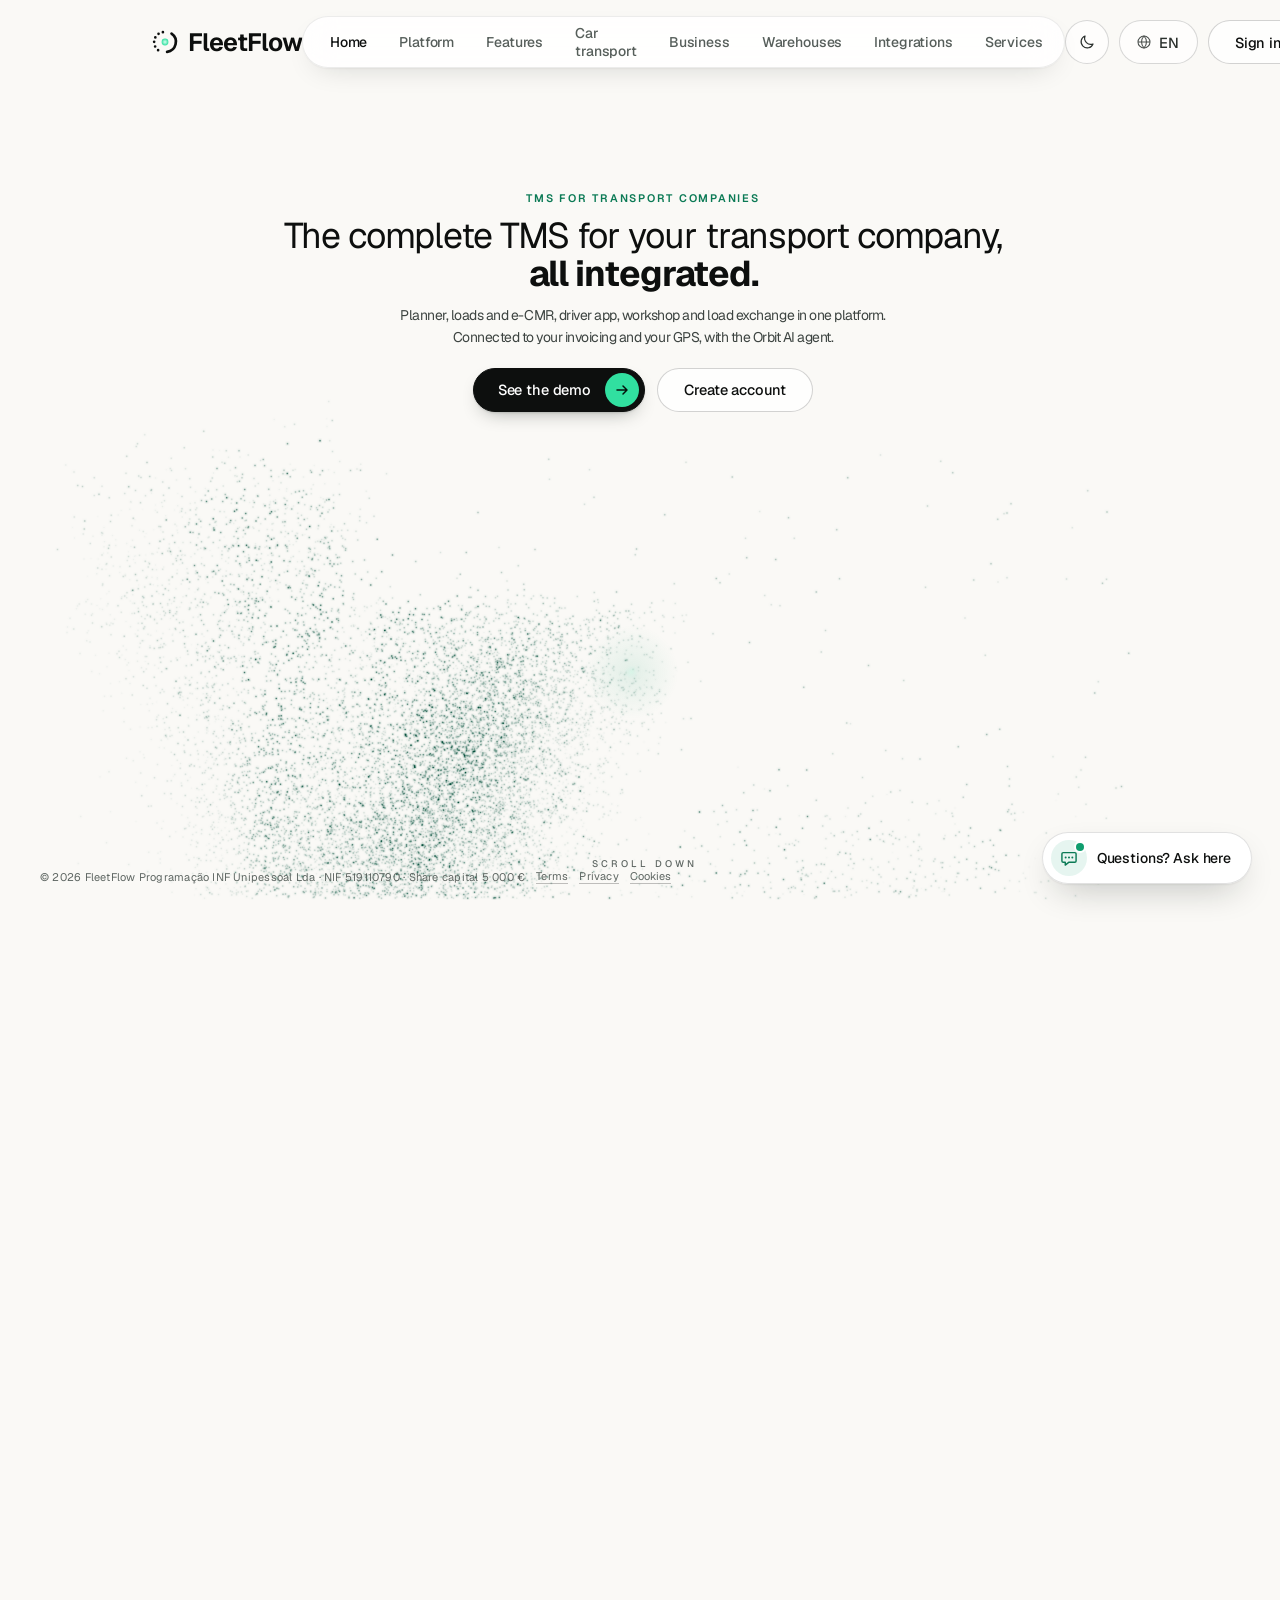
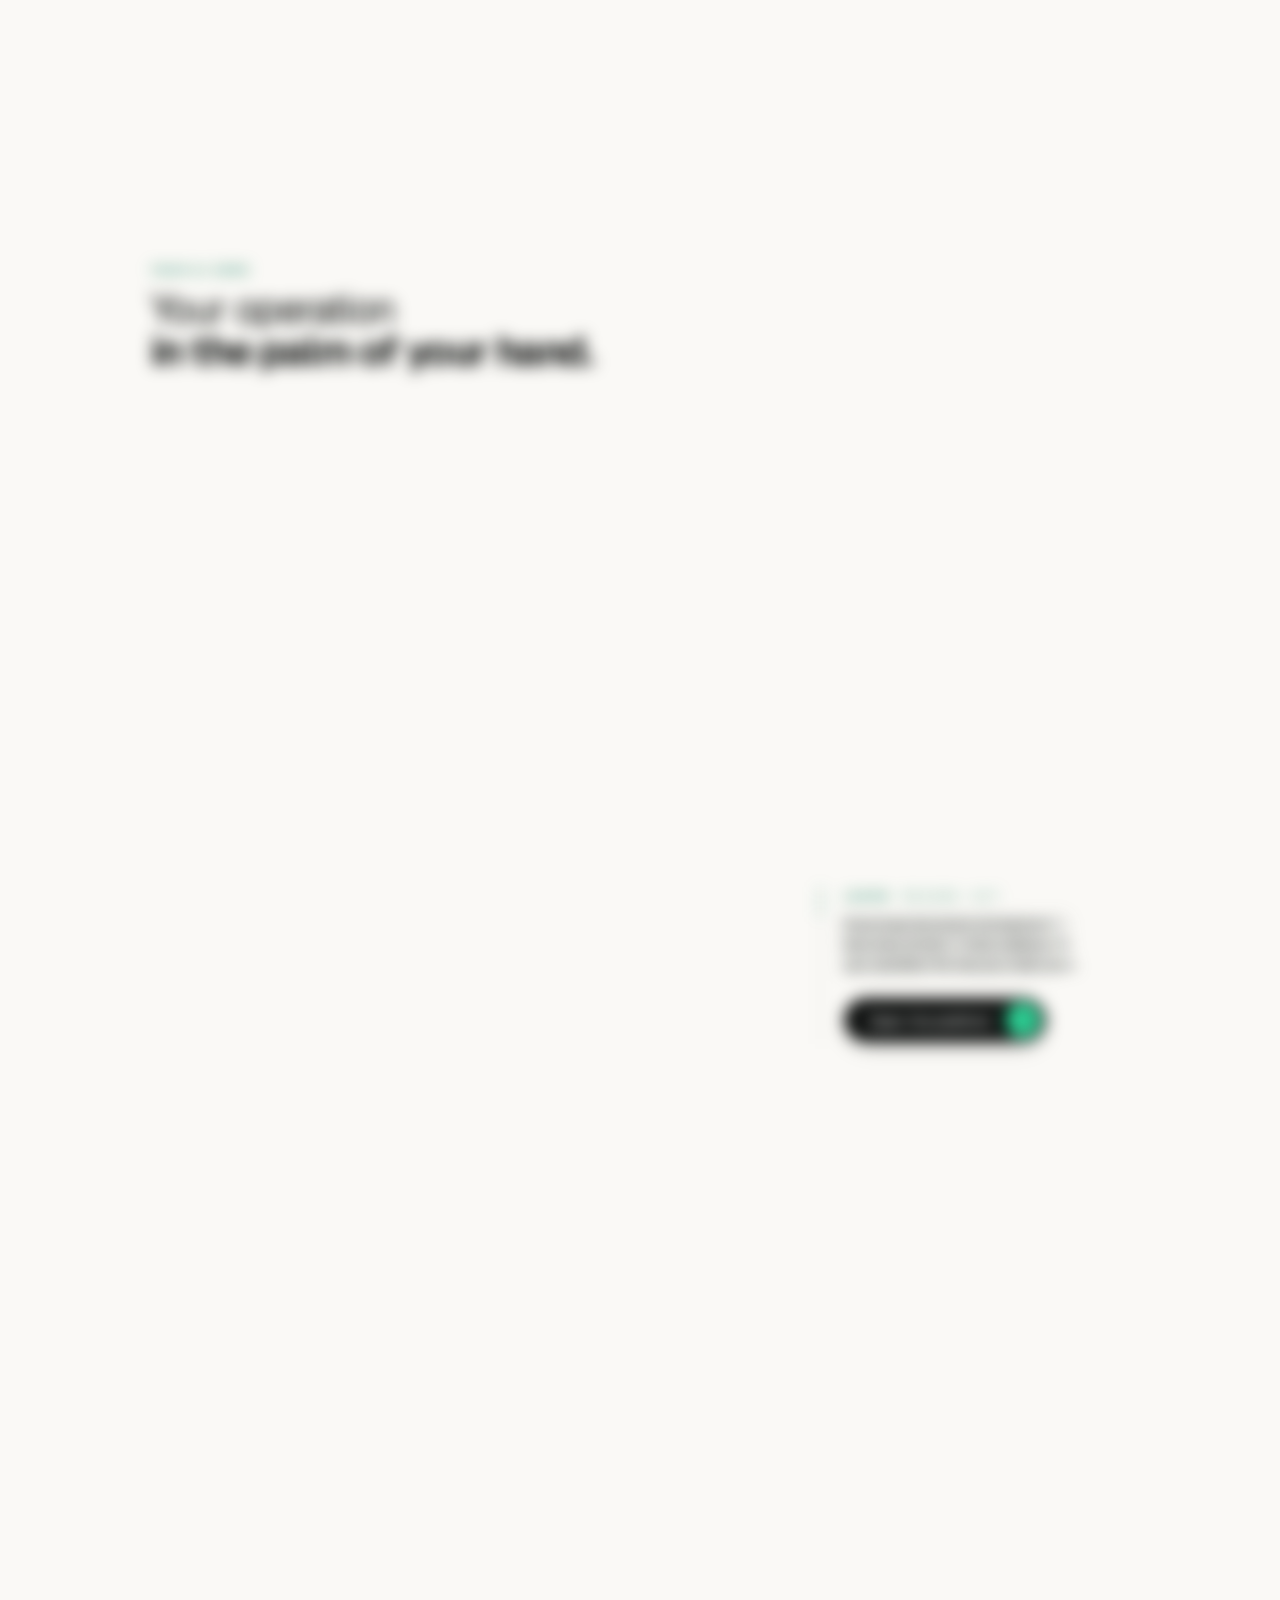
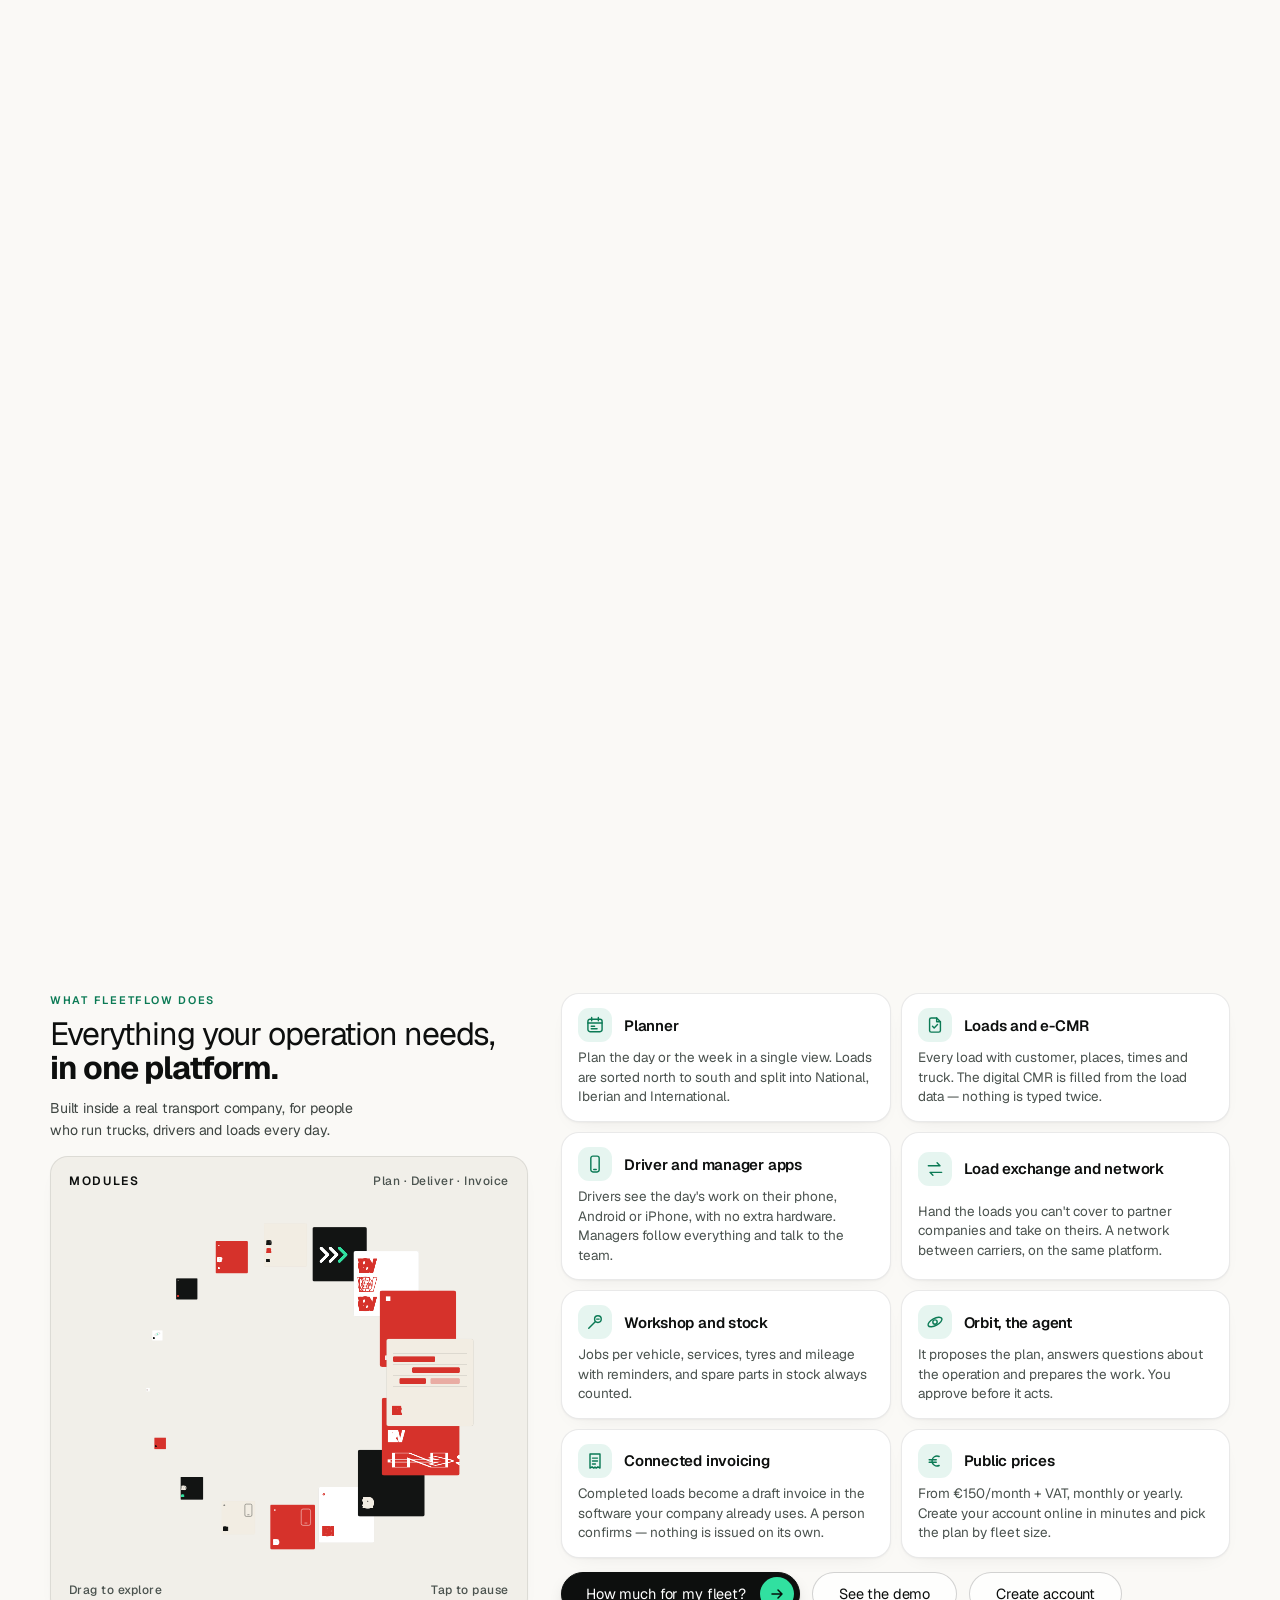
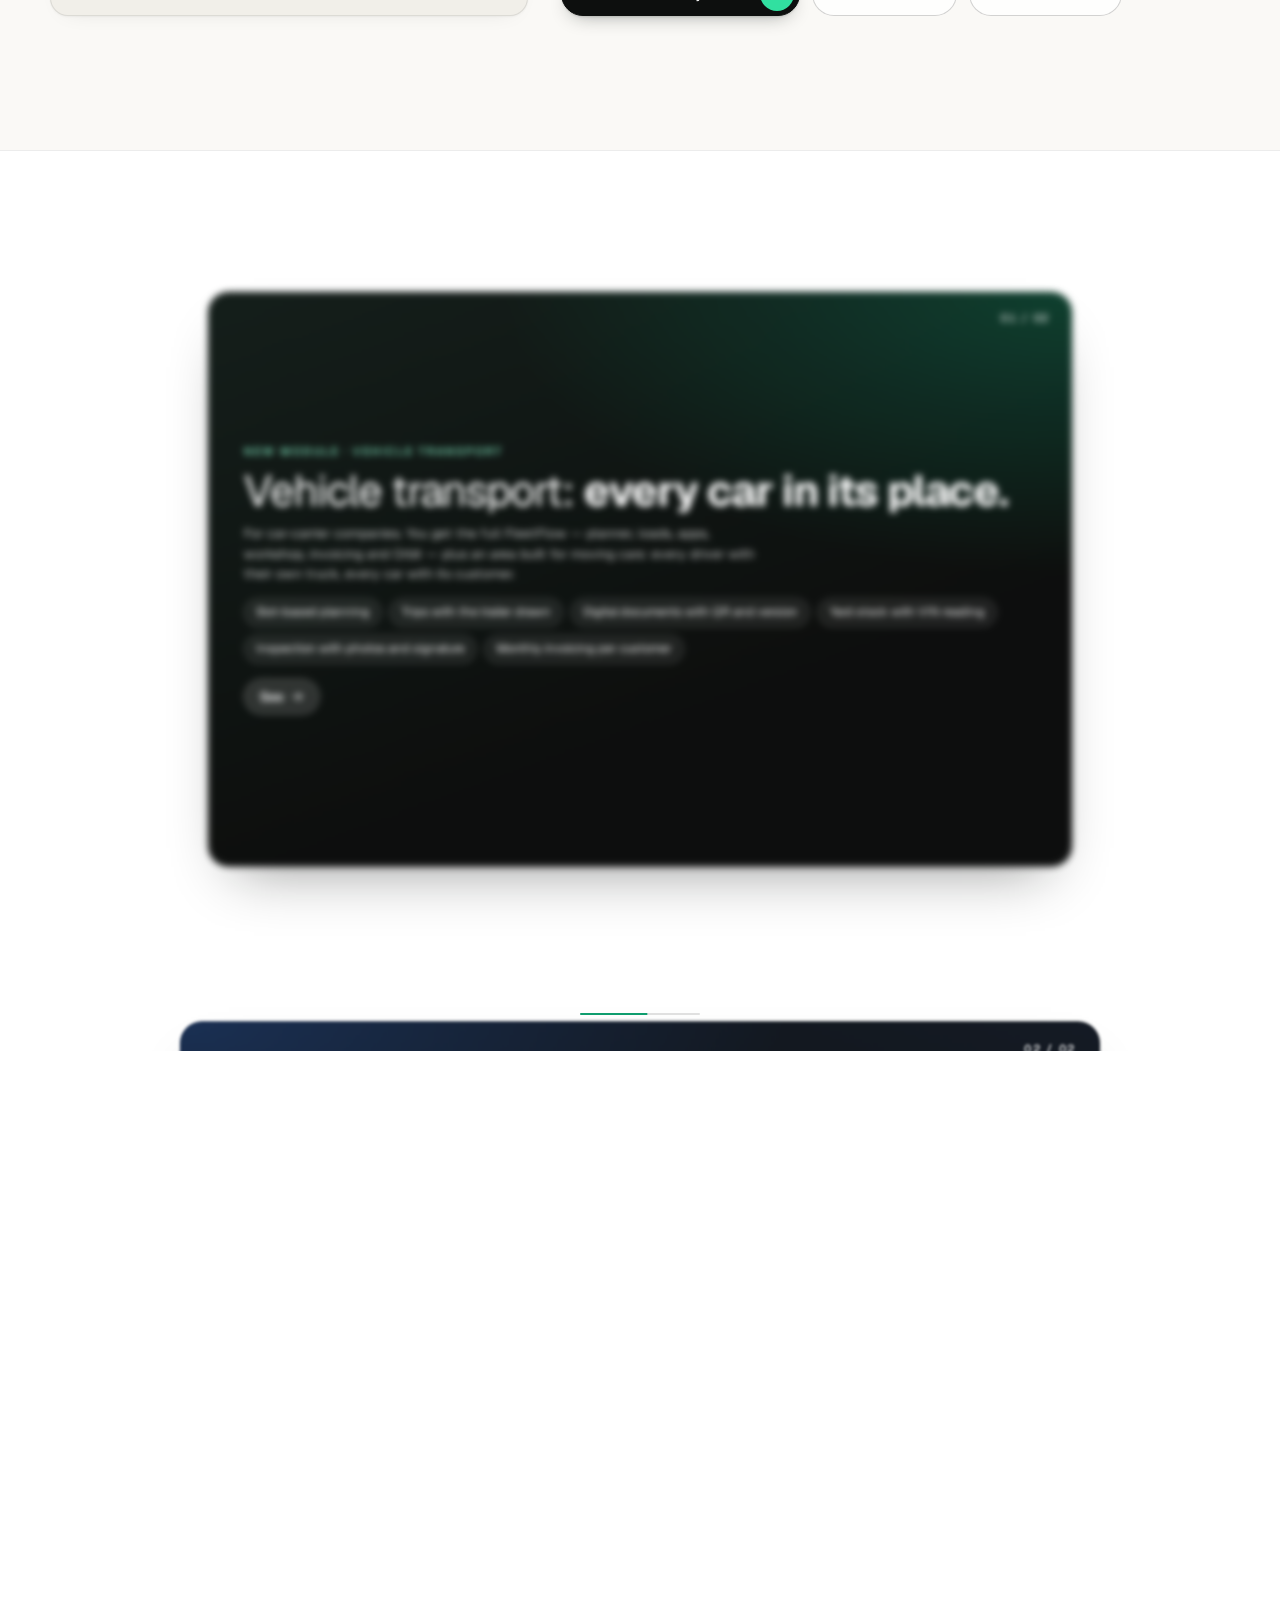
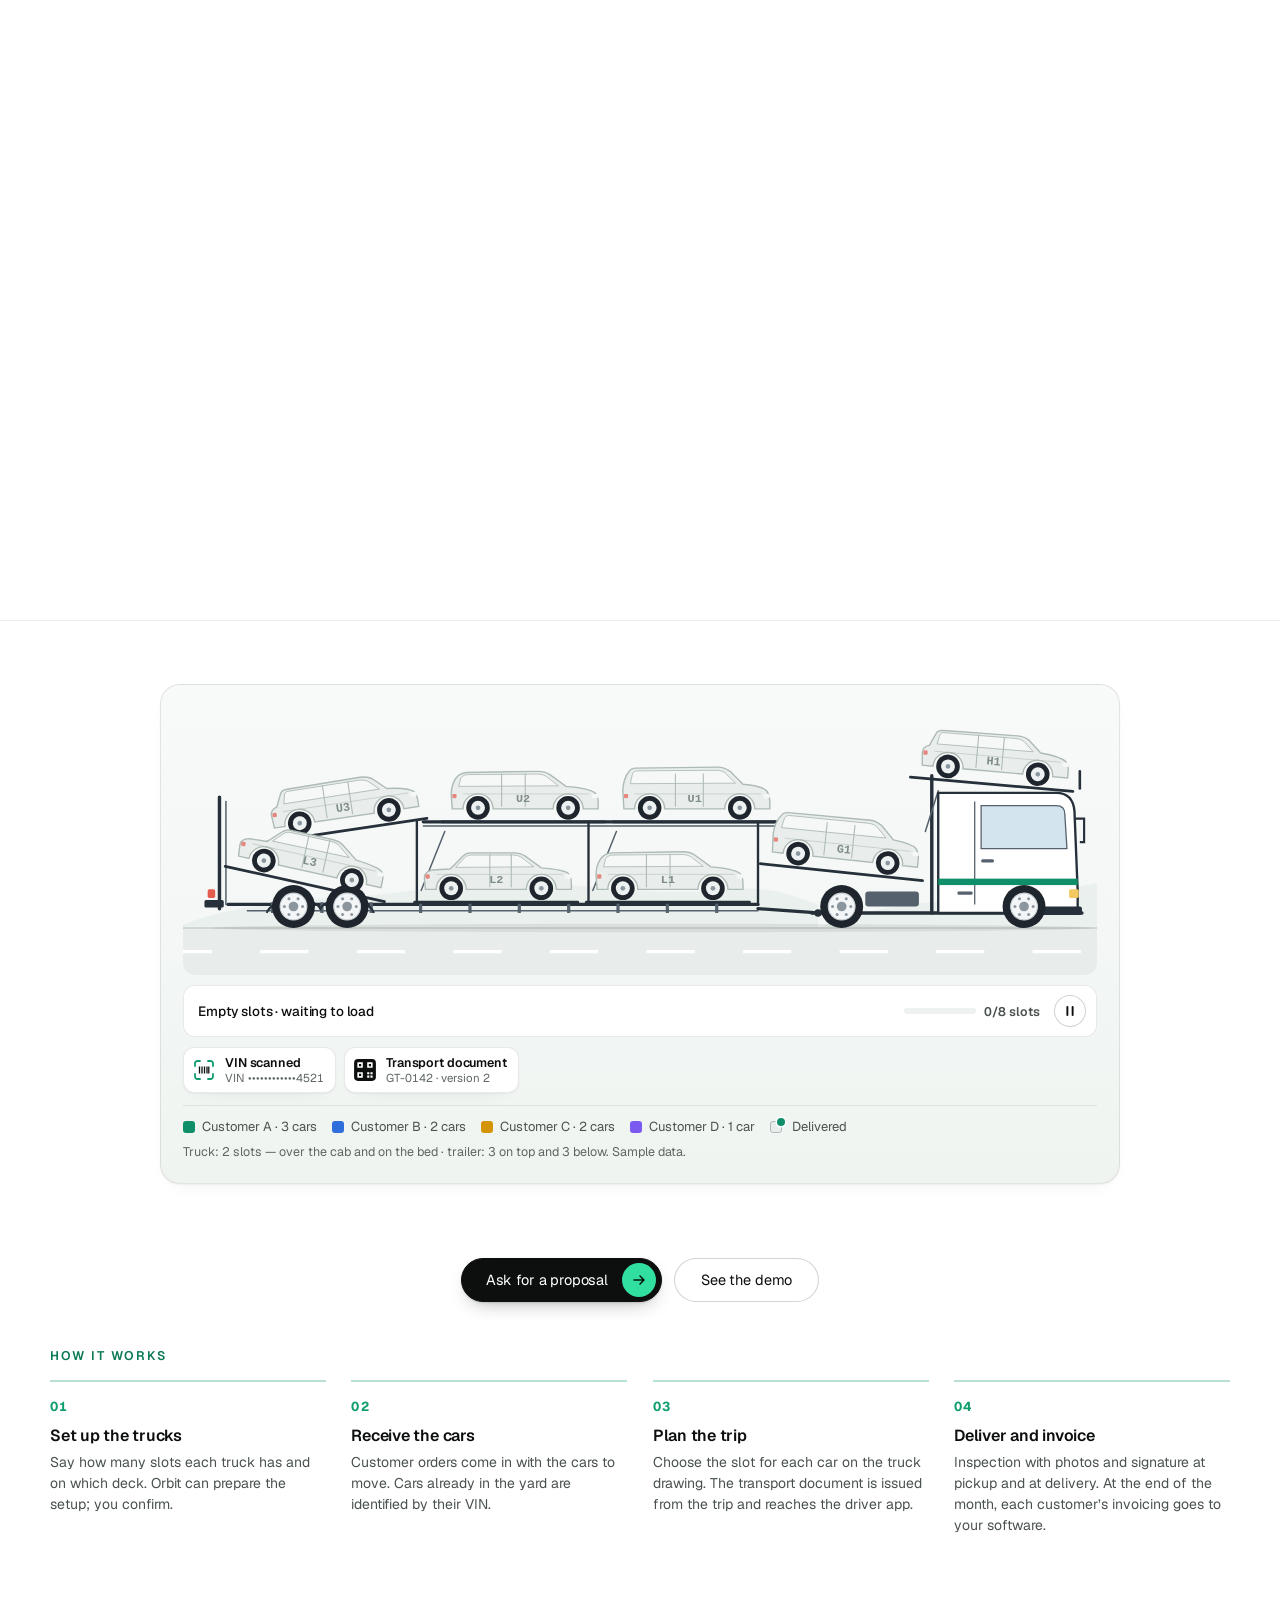
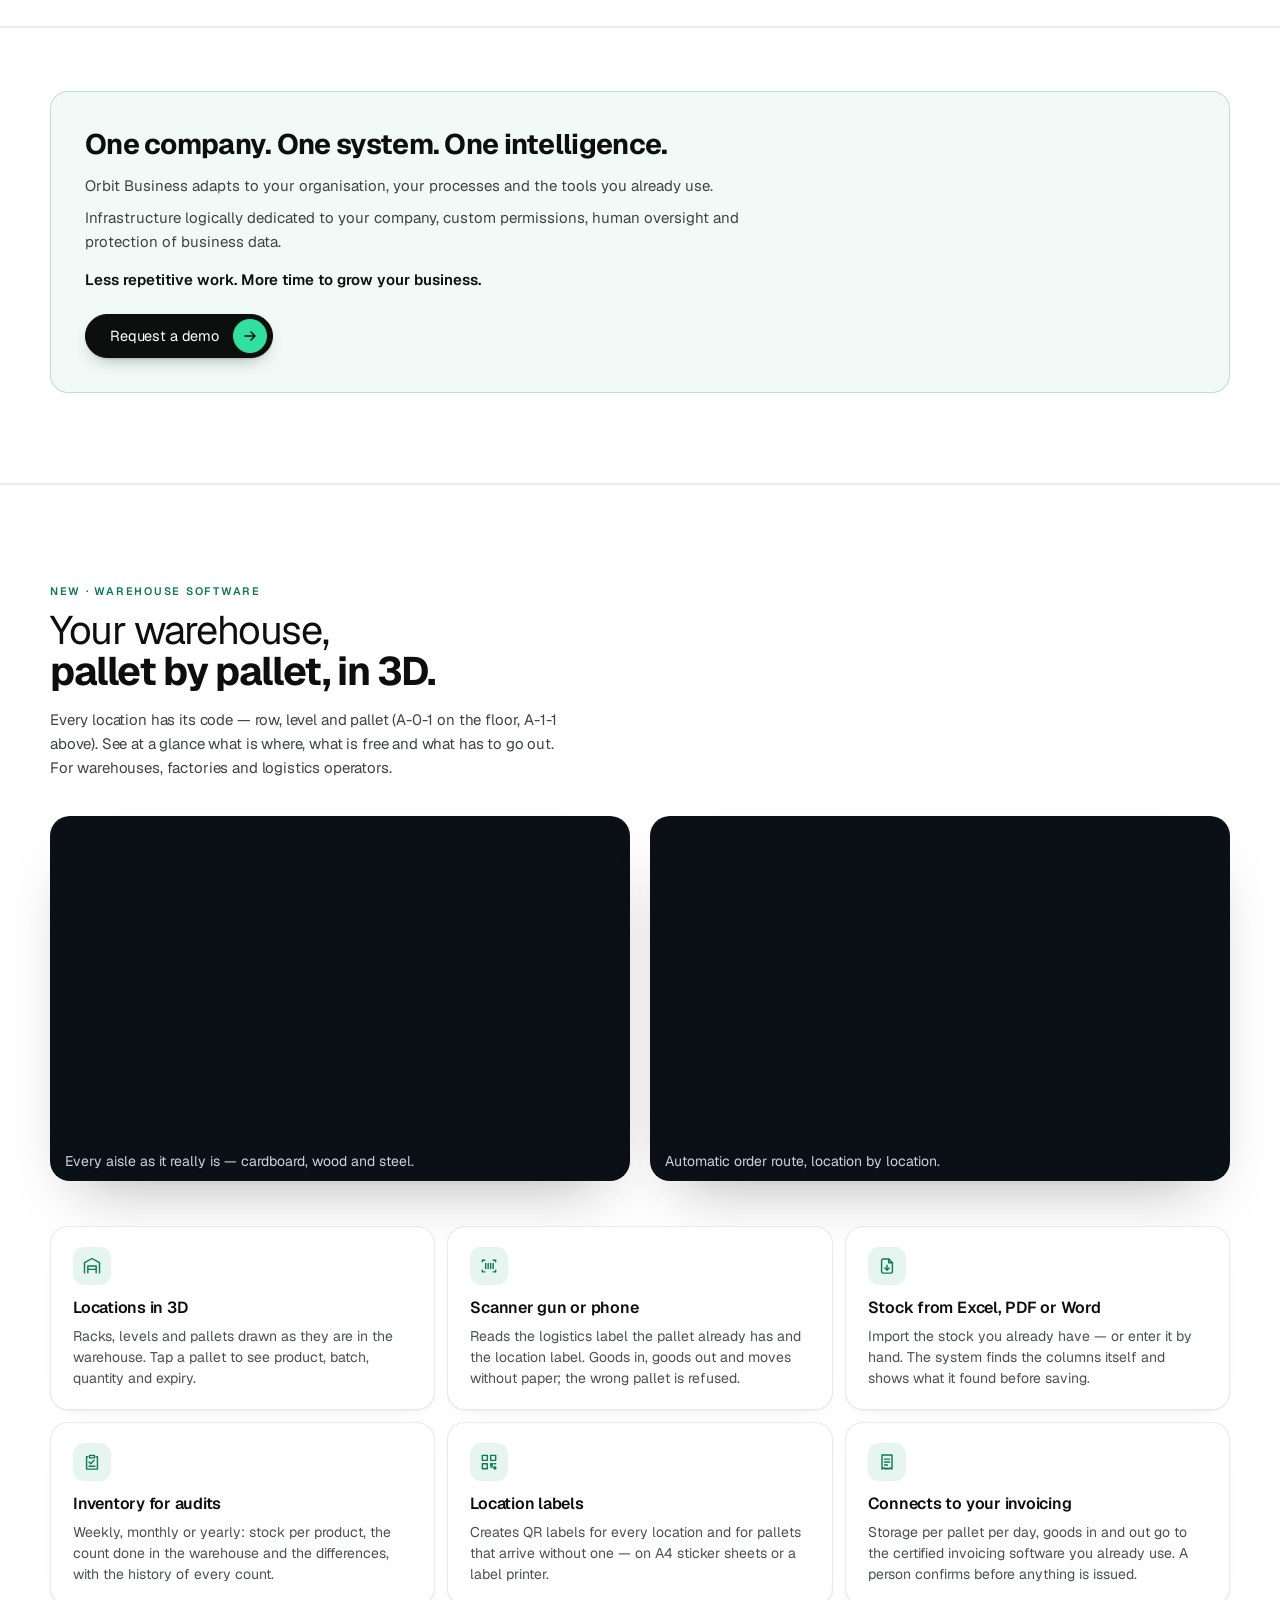
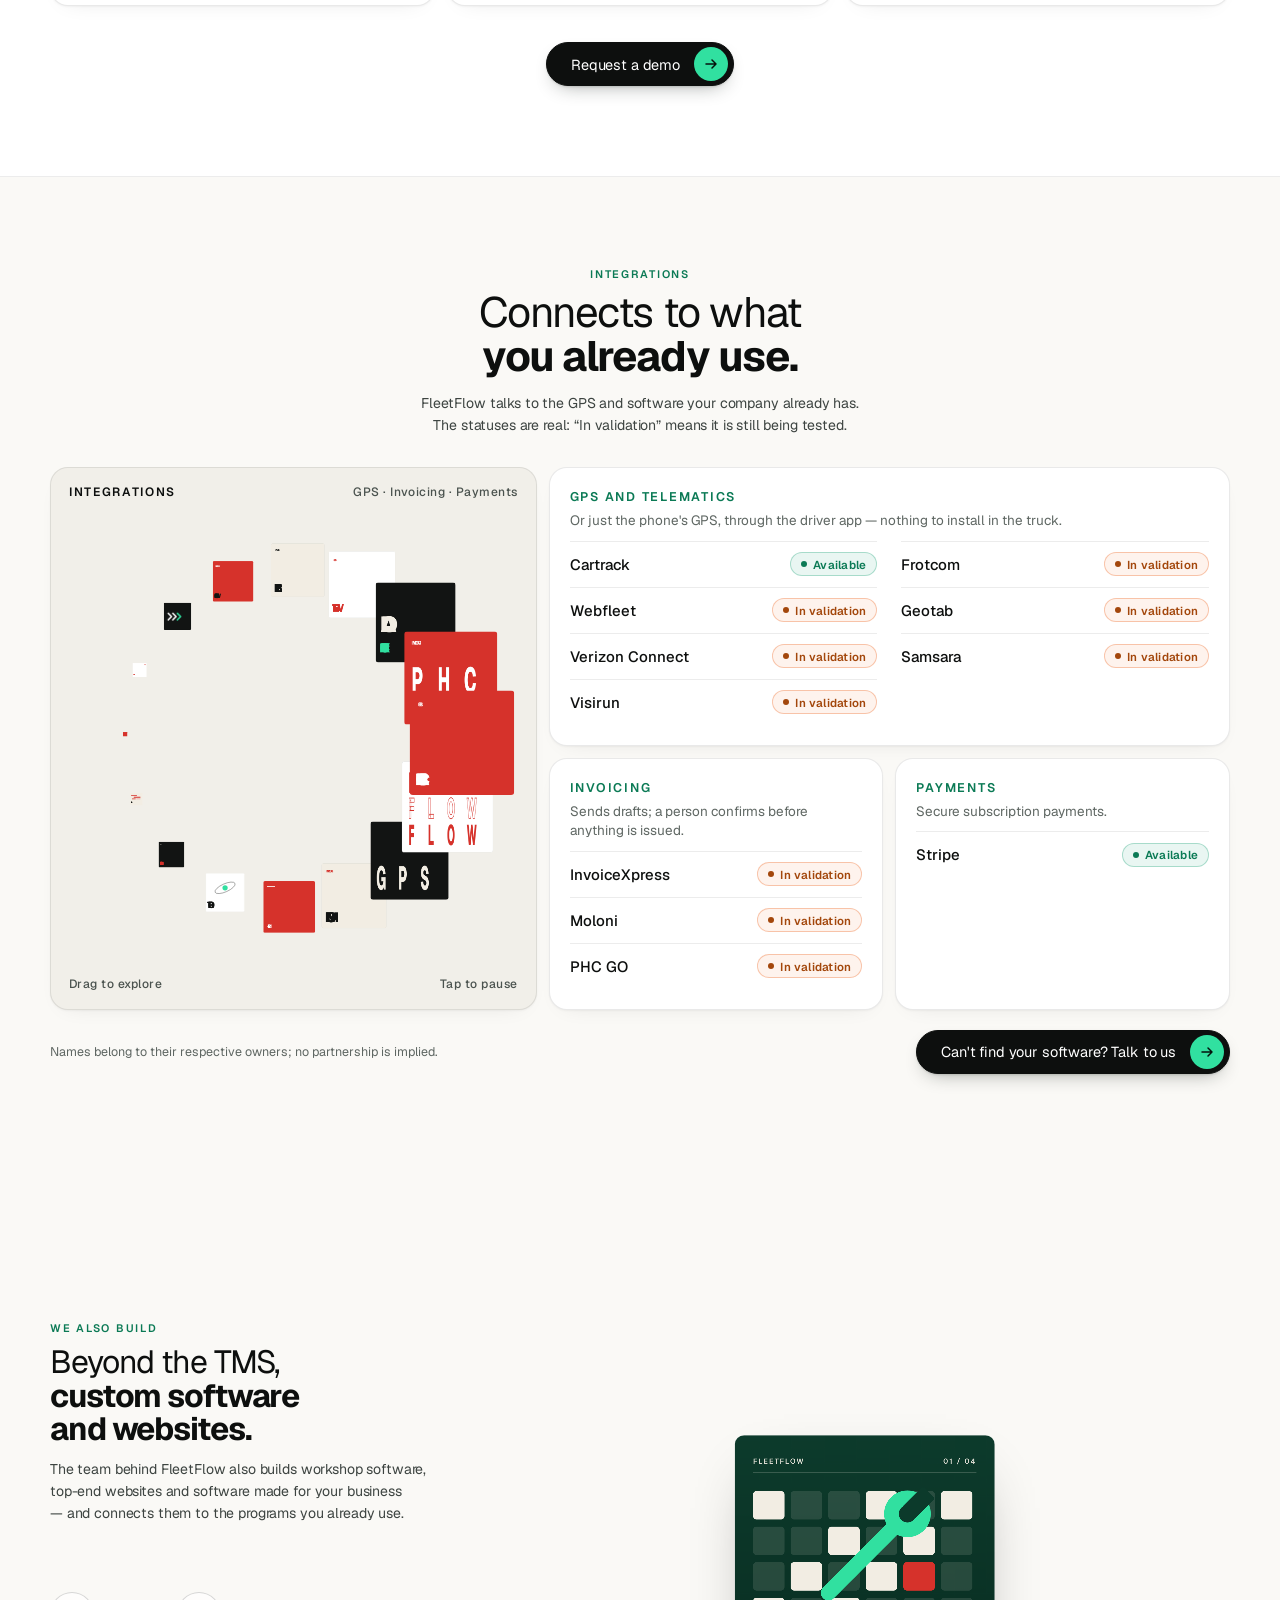
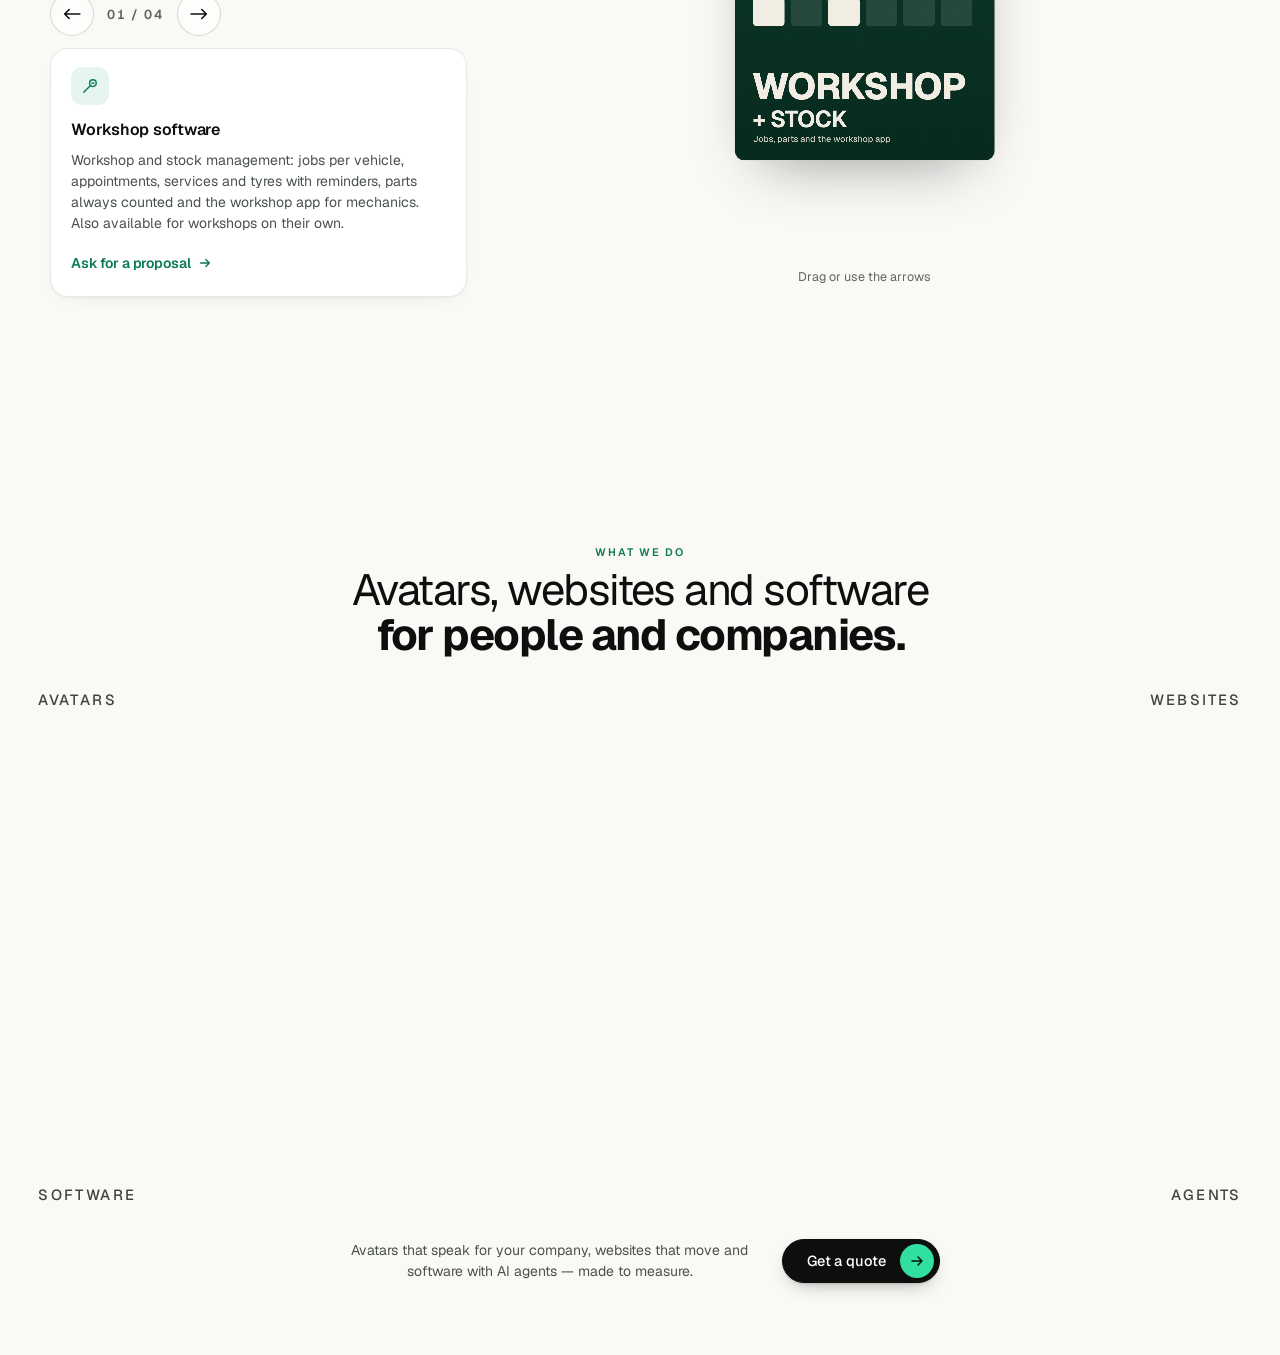
==== commit 9af548bc: "Armazéns: imagens novas com o 3D realista (corredor e rota de picking), com legenda PT/EN/ES Co-Auth" ====
--- a/index.html
+++ b/index.html
@@ -330,7 +330,10 @@
           </h2>
           <p class="cv__lead" data-i18n="wh.lead">Cada posição com o seu código — fila, andar e palete (A-0-1 no chão, A-1-1 por cima). Vê-se num relance o que está onde, o que está livre e o que tem de sair. Para armazéns, fábricas e operadores logísticos.</p>
         </div>
-        <figure class="wh__shot"><img src="assets/armazem-3d.webp" width="1600" height="900" loading="lazy" decoding="async" alt="Armazém em 3D: seis filas de estantes com paletes coloridas por produto, cais de carga e números no topo." data-i18n-alt="wh.img"></figure>
+        <div class="wh__shots">
+          <figure class="wh__shot"><img src="assets/armazem-3d.webp" width="1600" height="900" loading="lazy" decoding="async" alt="Corredor do armazém em 3D: estantes azuis e vermelhas cheias de caixas de cartão, um empilhador ao fundo." data-i18n-alt="wh.img"><figcaption data-i18n="wh.cap1">Cada corredor como ele é — cartão, madeira e aço.</figcaption></figure>
+          <figure class="wh__shot"><img src="assets/armazem-3d-rota.webp" width="1600" height="900" loading="lazy" decoding="async" alt="Rota automática de picking: um caminho iluminado no chão leva o empilhador às três posições do pedido." data-i18n-alt="wh.img2"><figcaption data-i18n="wh.cap2">Rota automática do pedido, posição a posição.</figcaption></figure>
+        </div>
         <ul class="mods cv__feats">
           <li class="mod"><span class="mod__icon" aria-hidden="true"><svg viewBox="0 0 24 24"><path d="M3 20V8l9-5 9 5v12M7 20v-8h10v8M7 16h10" /></svg></span><h3 class="mod__title" data-i18n="wh.f1.t">Posições em 3D</h3><p class="mod__text" data-i18n="wh.f1.d">Estantes, andares e paletes desenhados como estão no armazém. Toca numa palete e vês produto, lote, quantidade e validade.</p></li>
           <li class="mod"><span class="mod__icon" aria-hidden="true"><svg viewBox="0 0 24 24"><path d="M4 7V5h3M17 5h3v2M20 17v2h-3M7 19H4v-2M8 9v6M11 9v6M14 9v6M17 9v6" /></svg></span><h3 class="mod__title" data-i18n="wh.f2.t">Leitor com pistola ou telemóvel</h3><p class="mod__text" data-i18n="wh.f2.d">Lê a etiqueta logística que a palete já traz e a etiqueta da posição. Entrada, saída e mudança de sítio sem papel; a palete errada é recusada.</p></li>
@@ -558,7 +561,7 @@
         "lig.gps":"GPS e telemática","lig.gps.note":"Ou só o GPS do telemóvel, pela app do motorista — sem instalar nada no camião.","lig.inv":"Faturação","lig.inv.note":"Envia rascunhos; uma pessoa confirma antes de emitir.","lig.pay":"Pagamentos","lig.pay.note":"Pagamento seguro das subscrições.",
         "lig.ok":"Disponível","srv.fold.aria":"Cartazes dos serviços. Arrasta para os lados ou usa as setas do teclado.","srv.fold.hint":"Arrasta ou usa as setas","srv.fold.prev":"Serviço anterior","srv.fold.next":"Serviço seguinte","mod.o.tl":"Módulos","mod.o.tr":"Planear · Transportar · Faturar","mod.o.aria":"Roda com os módulos da FleetFlow. Arrasta para os lados para rodar; Enter ou Espaço pausa; as setas esquerda e direita avançam.",
         "btn.signup":"Criar conta","nav.services":"Serviços","lig.o.tl":"Ligações","lig.o.tr":"GPS · Faturação · Pagamentos","lig.o.bl":"Arrasta para explorar","lig.o.br":"Toca para pausar","lig.o.aria":"Roda com os programas a que a FleetFlow se liga. Arrasta para os lados para rodar; Enter ou Espaço pausa; as setas esquerda e direita avançam.","srv.eyebrow":"Também fazemos","srv.title_muted":"Além do TMS,","srv.title_strong":"software e sites à medida.","srv.lead":"A equipa que faz a FleetFlow também faz software de oficina, sites topo de gama e programas feitos para o teu negócio — e liga-os aos programas que já usas.","srv.ws.t":"Software de oficina","srv.ws.d":"Gestão da oficina e do stock: trabalhos por viatura, marcações, revisões e pneus com avisos, peças sempre contadas e a app da oficina para os mecânicos. Também existe só para oficinas.","srv.ws.cta":"Pedir proposta","srv.site.t":"Sites topo de gama com movimento","srv.site.d":"Sites animados e em 3D, como este: rápidos, em várias línguas e feitos à medida da tua marca.","srv.site.cta":"Pedir orçamento","srv.sw.t":"Software por medida","srv.sw.d":"Ferramentas internas, portais para clientes e agentes de IA que trabalham na tua operação, feitos para o teu negócio.","srv.sw.cta":"Pedir orçamento","srv.int.t":"Integrações","srv.int.d":"Ligamos a FleetFlow à faturação (InvoiceXpress, Moloni e PHC GO, em validação) e ao GPS (Cartrack disponível; outros em validação). Usas outro programa? Diz-nos qual.","srv.int.cta":"Falar de integrações","lig.val":"Em validação","lig.legal":"Os nomes pertencem aos respetivos donos; não implica parceria.","lig.cta":"Não encontras o teu programa? Fala connosco",
-        "nav.cars":"Veículos","cv.eyebrow":"Novo módulo · Transporte de veículos","cv.title_muted":"Transporte de veículos:","cv.title_strong":"cada carro no seu lugar.","cv.lead":"Para empresas de porta-automóveis. Tens a FleetFlow completa — planeador, cargas, apps, oficina, faturação e o Orbit — e uma área feita para transportar carros: cada motorista com o seu camião, cada carro com o seu cliente.","cv.cta":"Pedir proposta","cv.note":"Interesse: módulo Transporte de veículos (porta-automóveis).","cv.art.aria":"Desenho de um porta-automóveis: camião com 2 lugares, sobre a cabine e no estrado, e reboque com 6, 3 em cima e 3 em baixo. Na carga, cada carro acende com a cor do seu cliente; na entrega volta a apagar e fica com um visto verde.","cv.vin.t":"Número de quadro lido","cv.doc.t":"Guia de transporte","cv.doc.v":"GT-0142 · versão 2","cv.lg.a":"Cliente A · 3 carros","cv.lg.b":"Cliente B · 2 carros","cv.lg.c":"Cliente C · 2 carros","cv.lg.d":"Cliente D · 1 carro","cv.lg.done":"Entregue","cv.lg.decks":"Camião: 2 lugares — sobre a cabine e no estrado · reboque: 3 em cima e 3 em baixo. Dados de exemplo.","cv.rig.static":"Camião carregado · 8 carros de 4 clientes","cv.rig.empty":"Lugares vazios · à espera da carga","cv.rig.load":"A carregar · lugar {slot}","cv.rig.route":"Em rota · todos os lugares ocupados","cv.rig.unload":"A entregar · lugar {slot} · {n} de {t} entregues","cv.rig.done":"Viagem concluída · 8 carros entregues","cv.rig.occ":"{n}/{t} lugares","cv.rig.pause":"Pausar animação","cv.rig.play":"Continuar animação","cv.f1.t":"Planeamento por lugares","cv.f1.d":"Cada camião tem os seus lugares, no piso de cima e no de baixo. O gestor — ou o Orbit, a teu pedido — configura-os, e cada motorista fica com o seu camião.","cv.f2.t":"Viagens com o reboque desenhado","cv.f2.d":"Cada viagem mostra o camião desenhado com os carros por cima, pintados com a cor de cada cliente ou encomenda. Vê-se num relance o que vai e o que está livre.","cv.f3.t":"Guias digitais com QR e versão","cv.f3.d":"A guia de transporte sai da própria viagem, com código QR e número de versão, e fica na app do motorista. Se a viagem muda, sai a versão nova. Para internacional, CMR.","cv.f4.t":"Parque com leitura do número de quadro","cv.f4.d":"O stock do parque sempre à vista. O número de quadro (VIN) lê-se com o telemóvel, sem copiar 17 caracteres à mão.","cv.f5.t":"Inspeção com fotos e assinatura","cv.f5.d":"Na recolha e na entrega, o motorista tira fotos, marca os danos no desenho do carro e recolhe a assinatura. Fica tudo guardado na viagem.","cv.f6.t":"Faturação mensal por cliente","cv.f6.d":"No fim do mês, os carros transportados juntam-se por cliente e seguem para o programa de faturação certificado que já usas. Uma pessoa confirma antes de emitir.","cv.how":"Como funciona","cv.s1.t":"Configura os camiões","cv.s1.d":"Diz quantos lugares tem cada camião e em que piso. O Orbit pode preparar a configuração; tu confirmas.","cv.s2.t":"Recebe os carros","cv.s2.d":"As encomendas dos clientes entram com os carros a transportar. Os que já estão no parque são lidos pelo número de quadro.","cv.s3.t":"Planeia a viagem","cv.s3.d":"Escolhes o lugar de cada carro no desenho do camião. A guia de transporte sai da viagem e chega à app do motorista.","cv.s4.t":"Entrega e fatura","cv.s4.d":"Inspeção com fotos e assinatura na recolha e na entrega. No fim do mês, a faturação de cada cliente segue para o teu programa.","nav.office":"Business","nav.wh":"Armazéns","wh.eyebrow":"Novo · Software para armazéns","wh.title_muted":"O seu armazém,","wh.title_strong":"palete a palete, em 3D.","wh.lead":"Cada posição com o seu código — fila, andar e palete (A-0-1 no chão, A-1-1 por cima). Vê-se num relance o que está onde, o que está livre e o que tem de sair. Para armazéns, fábricas e operadores logísticos.","wh.img":"Armazém em 3D: seis filas de estantes com paletes coloridas por produto, cais de carga e números no topo.","wh.cta":"Pedir demonstração","wh.note":"Interesse: Software para armazéns (stock por posição, leitor, inventário).","wh.f1.t":"Posições em 3D","wh.f1.d":"Estantes, andares e paletes desenhados como estão no armazém. Toca numa palete e vês produto, lote, quantidade e validade.","wh.f2.t":"Leitor com pistola ou telemóvel","wh.f2.d":"Lê a etiqueta logística que a palete já traz e a etiqueta da posição. Entrada, saída e mudança de sítio sem papel; a palete errada é recusada.","wh.f3.t":"Stock de Excel, PDF ou Word","wh.f3.d":"Importa o stock que já tem — ou mete-o à mão. O sistema encontra as colunas sozinho e mostra o que encontrou antes de gravar.","wh.f4.t":"Inventário para auditoria","wh.f4.d":"Semanal, mensal ou anual: o stock por produto, a contagem feita no armazém e as diferenças, com o histórico de cada contagem.","wh.f5.t":"Etiquetas das posições","wh.f5.d":"Gera as etiquetas QR de cada posição e das paletes que chegam sem etiqueta — em folhas A4 de autocolantes ou na impressora de etiquetas.","wh.f6.t":"Liga à sua faturação","wh.f6.d":"Armazenagem por palete e por dia, entradas e saídas seguem para o programa de faturação certificado que já usa. Uma pessoa confirma antes de emitir.","stk.aria":"Novidades","stk.e1":"Novo módulo · Transporte de veículos","stk.e2":"Novo · Orbit Business","stk.go":"Ver","of.eyebrow":"Conheça o Orbit Business","of.title_muted":"A inteligência artificial","of.title_strong":"que trabalha com a sua empresa.","of.lead":"Um agente de inteligência artificial personalizado para a sua organização, concebido para automatizar tarefas administrativas, organizar informação e simplificar os processos diários de cada departamento.","of.cta":"Solicite uma demonstração","of.note":"Interesse: Orbit Business (agente de IA para a empresa).","of.f1.t":"Gestão inteligente de emails","of.f1.d":"Interpretação de pedidos, classificação de mensagens, extração de informação e preparação de respostas.","of.f2.t":"Gestão documental","of.f2.d":"Importação, leitura, classificação e organização de documentos, PDFs, folhas Excel e anexos.","of.f3.t":"Automação financeira","of.f3.d":"Preparação de dados para faturação, organização de despesas e integração com sistemas de gestão compatíveis.","of.f4.t":"Gestão de equipas","of.f4.d":"Registo de horários, folhas de horas, organização de tarefas e acompanhamento da atividade dos colaboradores.","of.f5.t":"Relatórios inteligentes","of.f5.d":"Relatórios personalizados por departamento, indicadores de desempenho e resumos para a administração.","of.f6.t":"Inteligência empresarial","of.f6.d":"Um agente que conhece os processos, documentos e regras da sua organização, ajudando as equipas a trabalhar de forma mais eficiente.","of.close.t":"Uma empresa. Um sistema. Uma inteligência.","of.close.d1":"O Orbit Business adapta-se à sua organização, aos seus processos e às ferramentas que já utiliza.","of.close.d2":"Infraestrutura dedicada logicamente à sua empresa, permissões personalizadas, supervisão humana e proteção dos dados empresariais.","of.close.d3":"Menos trabalho repetitivo. Mais tempo para fazer crescer o seu negócio.",
+        "nav.cars":"Veículos","cv.eyebrow":"Novo módulo · Transporte de veículos","cv.title_muted":"Transporte de veículos:","cv.title_strong":"cada carro no seu lugar.","cv.lead":"Para empresas de porta-automóveis. Tens a FleetFlow completa — planeador, cargas, apps, oficina, faturação e o Orbit — e uma área feita para transportar carros: cada motorista com o seu camião, cada carro com o seu cliente.","cv.cta":"Pedir proposta","cv.note":"Interesse: módulo Transporte de veículos (porta-automóveis).","cv.art.aria":"Desenho de um porta-automóveis: camião com 2 lugares, sobre a cabine e no estrado, e reboque com 6, 3 em cima e 3 em baixo. Na carga, cada carro acende com a cor do seu cliente; na entrega volta a apagar e fica com um visto verde.","cv.vin.t":"Número de quadro lido","cv.doc.t":"Guia de transporte","cv.doc.v":"GT-0142 · versão 2","cv.lg.a":"Cliente A · 3 carros","cv.lg.b":"Cliente B · 2 carros","cv.lg.c":"Cliente C · 2 carros","cv.lg.d":"Cliente D · 1 carro","cv.lg.done":"Entregue","cv.lg.decks":"Camião: 2 lugares — sobre a cabine e no estrado · reboque: 3 em cima e 3 em baixo. Dados de exemplo.","cv.rig.static":"Camião carregado · 8 carros de 4 clientes","cv.rig.empty":"Lugares vazios · à espera da carga","cv.rig.load":"A carregar · lugar {slot}","cv.rig.route":"Em rota · todos os lugares ocupados","cv.rig.unload":"A entregar · lugar {slot} · {n} de {t} entregues","cv.rig.done":"Viagem concluída · 8 carros entregues","cv.rig.occ":"{n}/{t} lugares","cv.rig.pause":"Pausar animação","cv.rig.play":"Continuar animação","cv.f1.t":"Planeamento por lugares","cv.f1.d":"Cada camião tem os seus lugares, no piso de cima e no de baixo. O gestor — ou o Orbit, a teu pedido — configura-os, e cada motorista fica com o seu camião.","cv.f2.t":"Viagens com o reboque desenhado","cv.f2.d":"Cada viagem mostra o camião desenhado com os carros por cima, pintados com a cor de cada cliente ou encomenda. Vê-se num relance o que vai e o que está livre.","cv.f3.t":"Guias digitais com QR e versão","cv.f3.d":"A guia de transporte sai da própria viagem, com código QR e número de versão, e fica na app do motorista. Se a viagem muda, sai a versão nova. Para internacional, CMR.","cv.f4.t":"Parque com leitura do número de quadro","cv.f4.d":"O stock do parque sempre à vista. O número de quadro (VIN) lê-se com o telemóvel, sem copiar 17 caracteres à mão.","cv.f5.t":"Inspeção com fotos e assinatura","cv.f5.d":"Na recolha e na entrega, o motorista tira fotos, marca os danos no desenho do carro e recolhe a assinatura. Fica tudo guardado na viagem.","cv.f6.t":"Faturação mensal por cliente","cv.f6.d":"No fim do mês, os carros transportados juntam-se por cliente e seguem para o programa de faturação certificado que já usas. Uma pessoa confirma antes de emitir.","cv.how":"Como funciona","cv.s1.t":"Configura os camiões","cv.s1.d":"Diz quantos lugares tem cada camião e em que piso. O Orbit pode preparar a configuração; tu confirmas.","cv.s2.t":"Recebe os carros","cv.s2.d":"As encomendas dos clientes entram com os carros a transportar. Os que já estão no parque são lidos pelo número de quadro.","cv.s3.t":"Planeia a viagem","cv.s3.d":"Escolhes o lugar de cada carro no desenho do camião. A guia de transporte sai da viagem e chega à app do motorista.","cv.s4.t":"Entrega e fatura","cv.s4.d":"Inspeção com fotos e assinatura na recolha e na entrega. No fim do mês, a faturação de cada cliente segue para o teu programa.","nav.office":"Business","nav.wh":"Armazéns","wh.eyebrow":"Novo · Software para armazéns","wh.title_muted":"O seu armazém,","wh.title_strong":"palete a palete, em 3D.","wh.lead":"Cada posição com o seu código — fila, andar e palete (A-0-1 no chão, A-1-1 por cima). Vê-se num relance o que está onde, o que está livre e o que tem de sair. Para armazéns, fábricas e operadores logísticos.","wh.img":"Corredor do armazém em 3D: estantes azuis e vermelhas cheias de caixas de cartão, um empilhador ao fundo.","wh.img2":"Rota automática de picking: um caminho iluminado no chão leva o empilhador às três posições do pedido.","wh.cap1":"Cada corredor como ele é — cartão, madeira e aço.","wh.cap2":"Rota automática do pedido, posição a posição.","wh.cta":"Pedir demonstração","wh.note":"Interesse: Software para armazéns (stock por posição, leitor, inventário).","wh.f1.t":"Posições em 3D","wh.f1.d":"Estantes, andares e paletes desenhados como estão no armazém. Toca numa palete e vês produto, lote, quantidade e validade.","wh.f2.t":"Leitor com pistola ou telemóvel","wh.f2.d":"Lê a etiqueta logística que a palete já traz e a etiqueta da posição. Entrada, saída e mudança de sítio sem papel; a palete errada é recusada.","wh.f3.t":"Stock de Excel, PDF ou Word","wh.f3.d":"Importa o stock que já tem — ou mete-o à mão. O sistema encontra as colunas sozinho e mostra o que encontrou antes de gravar.","wh.f4.t":"Inventário para auditoria","wh.f4.d":"Semanal, mensal ou anual: o stock por produto, a contagem feita no armazém e as diferenças, com o histórico de cada contagem.","wh.f5.t":"Etiquetas das posições","wh.f5.d":"Gera as etiquetas QR de cada posição e das paletes que chegam sem etiqueta — em folhas A4 de autocolantes ou na impressora de etiquetas.","wh.f6.t":"Liga à sua faturação","wh.f6.d":"Armazenagem por palete e por dia, entradas e saídas seguem para o programa de faturação certificado que já usa. Uma pessoa confirma antes de emitir.","stk.aria":"Novidades","stk.e1":"Novo módulo · Transporte de veículos","stk.e2":"Novo · Orbit Business","stk.go":"Ver","of.eyebrow":"Conheça o Orbit Business","of.title_muted":"A inteligência artificial","of.title_strong":"que trabalha com a sua empresa.","of.lead":"Um agente de inteligência artificial personalizado para a sua organização, concebido para automatizar tarefas administrativas, organizar informação e simplificar os processos diários de cada departamento.","of.cta":"Solicite uma demonstração","of.note":"Interesse: Orbit Business (agente de IA para a empresa).","of.f1.t":"Gestão inteligente de emails","of.f1.d":"Interpretação de pedidos, classificação de mensagens, extração de informação e preparação de respostas.","of.f2.t":"Gestão documental","of.f2.d":"Importação, leitura, classificação e organização de documentos, PDFs, folhas Excel e anexos.","of.f3.t":"Automação financeira","of.f3.d":"Preparação de dados para faturação, organização de despesas e integração com sistemas de gestão compatíveis.","of.f4.t":"Gestão de equipas","of.f4.d":"Registo de horários, folhas de horas, organização de tarefas e acompanhamento da atividade dos colaboradores.","of.f5.t":"Relatórios inteligentes","of.f5.d":"Relatórios personalizados por departamento, indicadores de desempenho e resumos para a administração.","of.f6.t":"Inteligência empresarial","of.f6.d":"Um agente que conhece os processos, documentos e regras da sua organização, ajudando as equipas a trabalhar de forma mais eficiente.","of.close.t":"Uma empresa. Um sistema. Uma inteligência.","of.close.d1":"O Orbit Business adapta-se à sua organização, aos seus processos e às ferramentas que já utiliza.","of.close.d2":"Infraestrutura dedicada logicamente à sua empresa, permissões personalizadas, supervisão humana e proteção dos dados empresariais.","of.close.d3":"Menos trabalho repetitivo. Mais tempo para fazer crescer o seu negócio.",
         _title:"FleetFlow — Software e IA que movem o mundo real", _desc:"Software para transporte, oficina e qualquer negócio, com o agente de IA Orbit. Entra na plataforma." },
       en:{ "nav.home":"Home","nav.platform":"Platform","nav.login":"Sign in","btn.platform":"Open the platform","btn.demo":"See the demo",
         "foot.capital":"Share capital","foot.terms":"Terms","foot.privacy":"Privacy","foot.cookies":"Cookies",
@@ -592,7 +595,7 @@
         "lig.gps":"GPS and telematics","lig.gps.note":"Or just the phone's GPS, through the driver app — nothing to install in the truck.","lig.inv":"Invoicing","lig.inv.note":"Sends drafts; a person confirms before anything is issued.","lig.pay":"Payments","lig.pay.note":"Secure subscription payments.",
         "lig.ok":"Available","srv.fold.aria":"Service posters. Drag sideways or use the arrow keys.","srv.fold.hint":"Drag or use the arrows","srv.fold.prev":"Previous service","srv.fold.next":"Next service","mod.o.tl":"Modules","mod.o.tr":"Plan · Deliver · Invoice","mod.o.aria":"Wheel of the FleetFlow modules. Drag sideways to turn it; Enter or Space pauses; the left and right arrow keys step.",
         "btn.signup":"Create account","nav.services":"Services","lig.o.tl":"Integrations","lig.o.tr":"GPS · Invoicing · Payments","lig.o.bl":"Drag to explore","lig.o.br":"Tap to pause","lig.o.aria":"Wheel of the software FleetFlow connects to. Drag sideways to turn it; Enter or Space pauses; the left and right arrow keys step.","srv.eyebrow":"We also build","srv.title_muted":"Beyond the TMS,","srv.title_strong":"custom software and websites.","srv.lead":"The team behind FleetFlow also builds workshop software, top-end websites and software made for your business — and connects them to the programs you already use.","srv.ws.t":"Workshop software","srv.ws.d":"Workshop and stock management: jobs per vehicle, appointments, services and tyres with reminders, parts always counted and the workshop app for mechanics. Also available for workshops on their own.","srv.ws.cta":"Ask for a proposal","srv.site.t":"Top-end websites with motion","srv.site.d":"Animated and 3D websites, like this one: fast, multilingual and made to fit your brand.","srv.site.cta":"Get a quote","srv.sw.t":"Custom software","srv.sw.d":"Internal tools, customer portals and AI agents that work inside your operation, built for your business.","srv.sw.cta":"Get a quote","srv.int.t":"Integrations","srv.int.d":"We connect FleetFlow to invoicing (InvoiceXpress, Moloni and PHC GO, in validation) and to GPS (Cartrack available; others in validation). Using other software? Tell us which.","srv.int.cta":"Talk about integrations","lig.val":"In validation","lig.legal":"Names belong to their respective owners; no partnership is implied.","lig.cta":"Can't find your software? Talk to us",
-        "nav.cars":"Car transport","cv.eyebrow":"New module · Vehicle transport","cv.title_muted":"Vehicle transport:","cv.title_strong":"every car in its place.","cv.lead":"For car-carrier companies. You get the full FleetFlow — planner, loads, apps, workshop, invoicing and Orbit — plus an area built for moving cars: every driver with their own truck, every car with its customer.","cv.cta":"Ask for a proposal","cv.note":"Interested in: Vehicle transport module (car carriers).","cv.art.aria":"Drawing of a car carrier: a truck with 2 slots, over the cab and on the bed, and a trailer with 6, 3 on top and 3 below. When loading, each car lights up in its customer’s colour; on delivery it goes dark again and gets a green tick.","cv.vin.t":"VIN scanned","cv.doc.t":"Transport document","cv.doc.v":"GT-0142 · version 2","cv.lg.a":"Customer A · 3 cars","cv.lg.b":"Customer B · 2 cars","cv.lg.c":"Customer C · 2 cars","cv.lg.d":"Customer D · 1 car","cv.lg.done":"Delivered","cv.lg.decks":"Truck: 2 slots — over the cab and on the bed · trailer: 3 on top and 3 below. Sample data.","cv.rig.static":"Truck loaded · 8 cars from 4 customers","cv.rig.empty":"Empty slots · waiting to load","cv.rig.load":"Loading · slot {slot}","cv.rig.route":"On the road · every slot taken","cv.rig.unload":"Delivering · slot {slot} · {n} of {t} delivered","cv.rig.done":"Trip complete · 8 cars delivered","cv.rig.occ":"{n}/{t} slots","cv.rig.pause":"Pause animation","cv.rig.play":"Play animation","cv.f1.t":"Slot-based planning","cv.f1.d":"Every truck has its own slots, on the upper and the lower deck. The manager — or Orbit, when you ask — sets them up, and each driver keeps their own truck.","cv.f2.t":"Trips with the trailer drawn","cv.f2.d":"Every trip shows the truck drawn with the cars on top, coloured by customer or order. You see at a glance what is loaded and what is free.","cv.f3.t":"Digital documents with QR and version","cv.f3.d":"The transport document is issued from the trip itself, with a QR code and a version number, and it is in the driver app. If the trip changes, a new version is issued. CMR for international.","cv.f4.t":"Yard stock with VIN reading","cv.f4.d":"Yard stock always in view. The VIN is read with a phone, with no copying 17 characters by hand.","cv.f5.t":"Inspection with photos and signature","cv.f5.d":"At pickup and at delivery the driver takes photos, marks damage on the car drawing and collects a signature. Everything is kept with the trip.","cv.f6.t":"Monthly invoicing per customer","cv.f6.d":"At the end of the month, the cars moved are grouped per customer and sent to the certified invoicing software you already use. A person confirms before anything is issued.","cv.how":"How it works","cv.s1.t":"Set up the trucks","cv.s1.d":"Say how many slots each truck has and on which deck. Orbit can prepare the setup; you confirm.","cv.s2.t":"Receive the cars","cv.s2.d":"Customer orders come in with the cars to move. Cars already in the yard are identified by their VIN.","cv.s3.t":"Plan the trip","cv.s3.d":"Choose the slot for each car on the truck drawing. The transport document is issued from the trip and reaches the driver app.","cv.s4.t":"Deliver and invoice","cv.s4.d":"Inspection with photos and signature at pickup and at delivery. At the end of the month, each customer’s invoicing goes to your software.","nav.office":"Business","nav.wh":"Warehouses","wh.eyebrow":"New · Warehouse software","wh.title_muted":"Your warehouse,","wh.title_strong":"pallet by pallet, in 3D.","wh.lead":"Every location has its code — row, level and pallet (A-0-1 on the floor, A-1-1 above). See at a glance what is where, what is free and what has to go out. For warehouses, factories and logistics operators.","wh.img":"3D warehouse: six racking rows with pallets coloured by product, loading docks and figures at the top.","wh.cta":"Request a demo","wh.note":"Interested in: Warehouse software (stock by location, scanner, inventory).","wh.f1.t":"Locations in 3D","wh.f1.d":"Racks, levels and pallets drawn as they are in the warehouse. Tap a pallet to see product, batch, quantity and expiry.","wh.f2.t":"Scanner gun or phone","wh.f2.d":"Reads the logistics label the pallet already has and the location label. Goods in, goods out and moves without paper; the wrong pallet is refused.","wh.f3.t":"Stock from Excel, PDF or Word","wh.f3.d":"Import the stock you already have — or enter it by hand. The system finds the columns itself and shows what it found before saving.","wh.f4.t":"Inventory for audits","wh.f4.d":"Weekly, monthly or yearly: stock per product, the count done in the warehouse and the differences, with the history of every count.","wh.f5.t":"Location labels","wh.f5.d":"Creates QR labels for every location and for pallets that arrive without one — on A4 sticker sheets or a label printer.","wh.f6.t":"Connects to your invoicing","wh.f6.d":"Storage per pallet per day, goods in and out go to the certified invoicing software you already use. A person confirms before anything is issued.","stk.aria":"What’s new","stk.e1":"New module · Vehicle transport","stk.e2":"New · Orbit Business","stk.go":"See","of.eyebrow":"Meet Orbit Business","of.title_muted":"The artificial intelligence","of.title_strong":"that works with your company.","of.lead":"A custom artificial intelligence agent for your organisation, designed to automate administrative tasks, organise information and simplify the daily processes of every department.","of.cta":"Request a demo","of.note":"Interested in: Orbit Business (AI agent for the company).","of.f1.t":"Smart email management","of.f1.d":"Understanding requests, sorting messages, extracting information and drafting replies.","of.f2.t":"Document management","of.f2.d":"Importing, reading, classifying and organising documents, PDFs, Excel sheets and attachments.","of.f3.t":"Finance automation","of.f3.d":"Preparing invoicing data, organising expenses and integrating with compatible management systems.","of.f4.t":"Team management","of.f4.d":"Time records, timesheets, task organisation and tracking of staff activity.","of.f5.t":"Smart reports","of.f5.d":"Custom reports per department, performance indicators and summaries for management.","of.f6.t":"Business intelligence","of.f6.d":"An agent that knows your organisation’s processes, documents and rules, helping teams work more efficiently.","of.close.t":"One company. One system. One intelligence.","of.close.d1":"Orbit Business adapts to your organisation, your processes and the tools you already use.","of.close.d2":"Infrastructure logically dedicated to your company, custom permissions, human oversight and protection of business data.","of.close.d3":"Less repetitive work. More time to grow your business.",
+        "nav.cars":"Car transport","cv.eyebrow":"New module · Vehicle transport","cv.title_muted":"Vehicle transport:","cv.title_strong":"every car in its place.","cv.lead":"For car-carrier companies. You get the full FleetFlow — planner, loads, apps, workshop, invoicing and Orbit — plus an area built for moving cars: every driver with their own truck, every car with its customer.","cv.cta":"Ask for a proposal","cv.note":"Interested in: Vehicle transport module (car carriers).","cv.art.aria":"Drawing of a car carrier: a truck with 2 slots, over the cab and on the bed, and a trailer with 6, 3 on top and 3 below. When loading, each car lights up in its customer’s colour; on delivery it goes dark again and gets a green tick.","cv.vin.t":"VIN scanned","cv.doc.t":"Transport document","cv.doc.v":"GT-0142 · version 2","cv.lg.a":"Customer A · 3 cars","cv.lg.b":"Customer B · 2 cars","cv.lg.c":"Customer C · 2 cars","cv.lg.d":"Customer D · 1 car","cv.lg.done":"Delivered","cv.lg.decks":"Truck: 2 slots — over the cab and on the bed · trailer: 3 on top and 3 below. Sample data.","cv.rig.static":"Truck loaded · 8 cars from 4 customers","cv.rig.empty":"Empty slots · waiting to load","cv.rig.load":"Loading · slot {slot}","cv.rig.route":"On the road · every slot taken","cv.rig.unload":"Delivering · slot {slot} · {n} of {t} delivered","cv.rig.done":"Trip complete · 8 cars delivered","cv.rig.occ":"{n}/{t} slots","cv.rig.pause":"Pause animation","cv.rig.play":"Play animation","cv.f1.t":"Slot-based planning","cv.f1.d":"Every truck has its own slots, on the upper and the lower deck. The manager — or Orbit, when you ask — sets them up, and each driver keeps their own truck.","cv.f2.t":"Trips with the trailer drawn","cv.f2.d":"Every trip shows the truck drawn with the cars on top, coloured by customer or order. You see at a glance what is loaded and what is free.","cv.f3.t":"Digital documents with QR and version","cv.f3.d":"The transport document is issued from the trip itself, with a QR code and a version number, and it is in the driver app. If the trip changes, a new version is issued. CMR for international.","cv.f4.t":"Yard stock with VIN reading","cv.f4.d":"Yard stock always in view. The VIN is read with a phone, with no copying 17 characters by hand.","cv.f5.t":"Inspection with photos and signature","cv.f5.d":"At pickup and at delivery the driver takes photos, marks damage on the car drawing and collects a signature. Everything is kept with the trip.","cv.f6.t":"Monthly invoicing per customer","cv.f6.d":"At the end of the month, the cars moved are grouped per customer and sent to the certified invoicing software you already use. A person confirms before anything is issued.","cv.how":"How it works","cv.s1.t":"Set up the trucks","cv.s1.d":"Say how many slots each truck has and on which deck. Orbit can prepare the setup; you confirm.","cv.s2.t":"Receive the cars","cv.s2.d":"Customer orders come in with the cars to move. Cars already in the yard are identified by their VIN.","cv.s3.t":"Plan the trip","cv.s3.d":"Choose the slot for each car on the truck drawing. The transport document is issued from the trip and reaches the driver app.","cv.s4.t":"Deliver and invoice","cv.s4.d":"Inspection with photos and signature at pickup and at delivery. At the end of the month, each customer’s invoicing goes to your software.","nav.office":"Business","nav.wh":"Warehouses","wh.eyebrow":"New · Warehouse software","wh.title_muted":"Your warehouse,","wh.title_strong":"pallet by pallet, in 3D.","wh.lead":"Every location has its code — row, level and pallet (A-0-1 on the floor, A-1-1 above). See at a glance what is where, what is free and what has to go out. For warehouses, factories and logistics operators.","wh.img":"3D warehouse aisle: blue and red racks full of cardboard boxes, a forklift at the end.","wh.img2":"Automatic picking route: a lit path on the floor takes the forklift to the order's three locations.","wh.cap1":"Every aisle as it really is — cardboard, wood and steel.","wh.cap2":"Automatic order route, location by location.","wh.cta":"Request a demo","wh.note":"Interested in: Warehouse software (stock by location, scanner, inventory).","wh.f1.t":"Locations in 3D","wh.f1.d":"Racks, levels and pallets drawn as they are in the warehouse. Tap a pallet to see product, batch, quantity and expiry.","wh.f2.t":"Scanner gun or phone","wh.f2.d":"Reads the logistics label the pallet already has and the location label. Goods in, goods out and moves without paper; the wrong pallet is refused.","wh.f3.t":"Stock from Excel, PDF or Word","wh.f3.d":"Import the stock you already have — or enter it by hand. The system finds the columns itself and shows what it found before saving.","wh.f4.t":"Inventory for audits","wh.f4.d":"Weekly, monthly or yearly: stock per product, the count done in the warehouse and the differences, with the history of every count.","wh.f5.t":"Location labels","wh.f5.d":"Creates QR labels for every location and for pallets that arrive without one — on A4 sticker sheets or a label printer.","wh.f6.t":"Connects to your invoicing","wh.f6.d":"Storage per pallet per day, goods in and out go to the certified invoicing software you already use. A person confirms before anything is issued.","stk.aria":"What’s new","stk.e1":"New module · Vehicle transport","stk.e2":"New · Orbit Business","stk.go":"See","of.eyebrow":"Meet Orbit Business","of.title_muted":"The artificial intelligence","of.title_strong":"that works with your company.","of.lead":"A custom artificial intelligence agent for your organisation, designed to automate administrative tasks, organise information and simplify the daily processes of every department.","of.cta":"Request a demo","of.note":"Interested in: Orbit Business (AI agent for the company).","of.f1.t":"Smart email management","of.f1.d":"Understanding requests, sorting messages, extracting information and drafting replies.","of.f2.t":"Document management","of.f2.d":"Importing, reading, classifying and organising documents, PDFs, Excel sheets and attachments.","of.f3.t":"Finance automation","of.f3.d":"Preparing invoicing data, organising expenses and integrating with compatible management systems.","of.f4.t":"Team management","of.f4.d":"Time records, timesheets, task organisation and tracking of staff activity.","of.f5.t":"Smart reports","of.f5.d":"Custom reports per department, performance indicators and summaries for management.","of.f6.t":"Business intelligence","of.f6.d":"An agent that knows your organisation’s processes, documents and rules, helping teams work more efficiently.","of.close.t":"One company. One system. One intelligence.","of.close.d1":"Orbit Business adapts to your organisation, your processes and the tools you already use.","of.close.d2":"Infrastructure logically dedicated to your company, custom permissions, human oversight and protection of business data.","of.close.d3":"Less repetitive work. More time to grow your business.",
         _title:"FleetFlow — Software and AI that move the real world", _desc:"Software for transport, workshop and any business, powered by the Orbit AI agent." },
       es:{ "nav.home":"Inicio","nav.platform":"Plataforma","nav.login":"Acceder","btn.platform":"Entrar en la plataforma","btn.demo":"Ver la demostración",
         "foot.capital":"Capital social","foot.terms":"Términos","foot.privacy":"Privacidad","foot.cookies":"Cookies",
@@ -626,7 +629,7 @@
         "lig.gps":"GPS y telemática","lig.gps.note":"O solo el GPS del móvil, con la app del conductor — sin instalar nada en el camión.","lig.inv":"Facturación","lig.inv.note":"Envía borradores; una persona confirma antes de emitir.","lig.pay":"Pagos","lig.pay.note":"Pago seguro de las suscripciones.",
         "lig.ok":"Disponible","srv.fold.aria":"Carteles de los servicios. Arrastra hacia los lados o usa las flechas del teclado.","srv.fold.hint":"Arrastra o usa las flechas","srv.fold.prev":"Servicio anterior","srv.fold.next":"Servicio siguiente","mod.o.tl":"Módulos","mod.o.tr":"Planificar · Transportar · Facturar","mod.o.aria":"Rueda con los módulos de FleetFlow. Arrastra hacia los lados para girarla; Enter o Espacio pausa; las flechas izquierda y derecha avanzan.",
         "btn.signup":"Crear cuenta","nav.services":"Servicios","lig.o.tl":"Conexiones","lig.o.tr":"GPS · Facturación · Pagos","lig.o.bl":"Arrastra para explorar","lig.o.br":"Toca para pausar","lig.o.aria":"Rueda con los programas a los que FleetFlow se conecta. Arrastra hacia los lados para girarla; Enter o Espacio pausa; las flechas izquierda y derecha avanzan.","srv.eyebrow":"También hacemos","srv.title_muted":"Además del TMS,","srv.title_strong":"software y webs a medida.","srv.lead":"El equipo que hace FleetFlow también hace software de taller, webs de gama alta y programas hechos para tu negocio — y los conecta con los programas que ya usas.","srv.ws.t":"Software de taller","srv.ws.d":"Gestión del taller y del stock: trabajos por vehículo, citas, revisiones y neumáticos con avisos, piezas siempre contadas y la app del taller para los mecánicos. También existe solo para talleres.","srv.ws.cta":"Pedir propuesta","srv.site.t":"Webs de gama alta con movimiento","srv.site.d":"Webs animadas y en 3D, como esta: rápidas, en varios idiomas y hechas a la medida de tu marca.","srv.site.cta":"Pedir presupuesto","srv.sw.t":"Software a medida","srv.sw.d":"Herramientas internas, portales para clientes y agentes de IA que trabajan en tu operación, hechos para tu negocio.","srv.sw.cta":"Pedir presupuesto","srv.int.t":"Integraciones","srv.int.d":"Conectamos FleetFlow con la facturación (InvoiceXpress, Moloni y PHC GO, en validación) y con el GPS (Cartrack disponible; otros en validación). ¿Usas otro programa? Dinos cuál.","srv.int.cta":"Hablar de integraciones","lig.val":"En validación","lig.legal":"Los nombres pertenecen a sus respectivos dueños; no implica colaboración.","lig.cta":"¿No encuentras tu programa? Habla con nosotros",
-        "nav.cars":"Vehículos","cv.eyebrow":"Nuevo módulo · Transporte de vehículos","cv.title_muted":"Transporte de vehículos:","cv.title_strong":"cada coche en su sitio.","cv.lead":"Para empresas de portavehículos. Tienes FleetFlow completa — planificador, cargas, apps, taller, facturación y Orbit — y un área hecha para transportar coches: cada conductor con su camión, cada coche con su cliente.","cv.cta":"Pedir propuesta","cv.note":"Interés: módulo Transporte de vehículos (portavehículos).","cv.art.aria":"Dibujo de un portavehículos: camión con 2 plazas, sobre la cabina y en la plataforma, y remolque con 6, 3 arriba y 3 abajo. En la carga, cada coche se enciende con el color de su cliente; en la entrega se apaga y queda con una marca verde.","cv.vin.t":"Número de bastidor leído","cv.doc.t":"Documento de control","cv.doc.v":"GT-0142 · versión 2","cv.lg.a":"Cliente A · 3 coches","cv.lg.b":"Cliente B · 2 coches","cv.lg.c":"Cliente C · 2 coches","cv.lg.d":"Cliente D · 1 coche","cv.lg.done":"Entregado","cv.lg.decks":"Camión: 2 plazas — sobre la cabina y en la plataforma · remolque: 3 arriba y 3 abajo. Datos de ejemplo.","cv.rig.static":"Camión cargado · 8 coches de 4 clientes","cv.rig.empty":"Plazas vacías · esperando la carga","cv.rig.load":"Cargando · plaza {slot}","cv.rig.route":"En ruta · todas las plazas ocupadas","cv.rig.unload":"Entregando · plaza {slot} · {n} de {t} entregados","cv.rig.done":"Viaje terminado · 8 coches entregados","cv.rig.occ":"{n}/{t} plazas","cv.rig.pause":"Pausar animación","cv.rig.play":"Reanudar animación","cv.f1.t":"Planificación por plazas","cv.f1.d":"Cada camión tiene sus plazas, en el piso de arriba y en el de abajo. El gestor — u Orbit, si se lo pides — las configura, y cada conductor tiene su camión.","cv.f2.t":"Viajes con el remolque dibujado","cv.f2.d":"Cada viaje muestra el camión dibujado con los coches encima, pintados con el color de cada cliente o pedido. Se ve de un vistazo qué va y qué está libre.","cv.f3.t":"Documentos digitales con QR y versión","cv.f3.d":"El documento de control sale del propio viaje, con código QR y número de versión, y queda en la app del conductor. Si el viaje cambia, sale la versión nueva. Para internacional, CMR.","cv.f4.t":"Campa con lectura del número de bastidor","cv.f4.d":"El stock de la campa siempre a la vista. El número de bastidor (VIN) se lee con el móvil, sin copiar 17 caracteres a mano.","cv.f5.t":"Inspección con fotos y firma","cv.f5.d":"En la recogida y en la entrega, el conductor hace fotos, marca los daños en el dibujo del coche y recoge la firma. Todo queda guardado en el viaje.","cv.f6.t":"Facturación mensual por cliente","cv.f6.d":"A final de mes, los coches transportados se agrupan por cliente y van al programa de facturación certificado que ya usas. Una persona confirma antes de emitir.","cv.how":"Cómo funciona","cv.s1.t":"Configura los camiones","cv.s1.d":"Indica cuántas plazas tiene cada camión y en qué piso. Orbit puede preparar la configuración; tú confirmas.","cv.s2.t":"Recibe los coches","cv.s2.d":"Los pedidos de los clientes entran con los coches a transportar. Los que ya están en la campa se identifican por el número de bastidor.","cv.s3.t":"Planifica el viaje","cv.s3.d":"Eliges la plaza de cada coche en el dibujo del camión. El documento de control sale del viaje y llega a la app del conductor.","cv.s4.t":"Entrega y factura","cv.s4.d":"Inspección con fotos y firma en la recogida y en la entrega. A final de mes, la facturación de cada cliente va a tu programa.","nav.office":"Business","nav.wh":"Almacenes","wh.eyebrow":"Nuevo · Software para almacenes","wh.title_muted":"Su almacén,","wh.title_strong":"palé a palé, en 3D.","wh.lead":"Cada ubicación con su código — fila, nivel y palé (A-0-1 en el suelo, A-1-1 encima). Se ve de un vistazo qué está dónde, qué está libre y qué tiene que salir. Para almacenes, fábricas y operadores logísticos.","wh.img":"Almacén en 3D: seis filas de estanterías con palés de colores por producto, muelles de carga y cifras arriba.","wh.cta":"Pedir demostración","wh.note":"Interés: Software para almacenes (stock por ubicación, lector, inventario).","wh.f1.t":"Ubicaciones en 3D","wh.f1.d":"Estanterías, niveles y palés dibujados como están en el almacén. Toca un palé y ves producto, lote, cantidad y caducidad.","wh.f2.t":"Lector con pistola o móvil","wh.f2.d":"Lee la etiqueta logística que el palé ya trae y la etiqueta de la ubicación. Entradas, salidas y cambios sin papel; el palé equivocado se rechaza.","wh.f3.t":"Stock desde Excel, PDF o Word","wh.f3.d":"Importa el stock que ya tiene — o lo introduce a mano. El sistema encuentra las columnas solo y enseña lo que encontró antes de guardar.","wh.f4.t":"Inventario para auditoría","wh.f4.d":"Semanal, mensual o anual: el stock por producto, el recuento hecho en el almacén y las diferencias, con el historial de cada recuento.","wh.f5.t":"Etiquetas de ubicaciones","wh.f5.d":"Genera las etiquetas QR de cada ubicación y de los palés que llegan sin etiqueta — en hojas A4 de adhesivos o en la impresora de etiquetas.","wh.f6.t":"Conecta con su facturación","wh.f6.d":"Almacenaje por palé y por día, entradas y salidas van al programa de facturación certificado que ya usa. Una persona confirma antes de emitir.","stk.aria":"Novedades","stk.e1":"Nuevo módulo · Transporte de vehículos","stk.e2":"Nuevo · Orbit Business","stk.go":"Ver","of.eyebrow":"Conozca Orbit Business","of.title_muted":"La inteligencia artificial","of.title_strong":"que trabaja con su empresa.","of.lead":"Un agente de inteligencia artificial personalizado para su organización, diseñado para automatizar tareas administrativas, organizar la información y simplificar los procesos diarios de cada departamento.","of.cta":"Solicite una demostración","of.note":"Interés: Orbit Business (agente de IA para la empresa).","of.f1.t":"Gestión inteligente de emails","of.f1.d":"Interpretación de pedidos, clasificación de mensajes, extracción de información y preparación de respuestas.","of.f2.t":"Gestión documental","of.f2.d":"Importación, lectura, clasificación y organización de documentos, PDFs, hojas Excel y adjuntos.","of.f3.t":"Automatización financiera","of.f3.d":"Preparación de datos para facturación, organización de gastos e integración con sistemas de gestión compatibles.","of.f4.t":"Gestión de equipos","of.f4.d":"Registro de horarios, hojas de horas, organización de tareas y seguimiento de la actividad de los colaboradores.","of.f5.t":"Informes inteligentes","of.f5.d":"Informes personalizados por departamento, indicadores de rendimiento y resúmenes para la dirección.","of.f6.t":"Inteligencia empresarial","of.f6.d":"Un agente que conoce los procesos, documentos y normas de su organización, ayudando a los equipos a trabajar de forma más eficiente.","of.close.t":"Una empresa. Un sistema. Una inteligencia.","of.close.d1":"Orbit Business se adapta a su organización, a sus procesos y a las herramientas que ya utiliza.","of.close.d2":"Infraestructura dedicada lógicamente a su empresa, permisos personalizados, supervisión humana y protección de los datos empresariales.","of.close.d3":"Menos trabajo repetitivo. Más tiempo para hacer crecer su negocio.",
+        "nav.cars":"Vehículos","cv.eyebrow":"Nuevo módulo · Transporte de vehículos","cv.title_muted":"Transporte de vehículos:","cv.title_strong":"cada coche en su sitio.","cv.lead":"Para empresas de portavehículos. Tienes FleetFlow completa — planificador, cargas, apps, taller, facturación y Orbit — y un área hecha para transportar coches: cada conductor con su camión, cada coche con su cliente.","cv.cta":"Pedir propuesta","cv.note":"Interés: módulo Transporte de vehículos (portavehículos).","cv.art.aria":"Dibujo de un portavehículos: camión con 2 plazas, sobre la cabina y en la plataforma, y remolque con 6, 3 arriba y 3 abajo. En la carga, cada coche se enciende con el color de su cliente; en la entrega se apaga y queda con una marca verde.","cv.vin.t":"Número de bastidor leído","cv.doc.t":"Documento de control","cv.doc.v":"GT-0142 · versión 2","cv.lg.a":"Cliente A · 3 coches","cv.lg.b":"Cliente B · 2 coches","cv.lg.c":"Cliente C · 2 coches","cv.lg.d":"Cliente D · 1 coche","cv.lg.done":"Entregado","cv.lg.decks":"Camión: 2 plazas — sobre la cabina y en la plataforma · remolque: 3 arriba y 3 abajo. Datos de ejemplo.","cv.rig.static":"Camión cargado · 8 coches de 4 clientes","cv.rig.empty":"Plazas vacías · esperando la carga","cv.rig.load":"Cargando · plaza {slot}","cv.rig.route":"En ruta · todas las plazas ocupadas","cv.rig.unload":"Entregando · plaza {slot} · {n} de {t} entregados","cv.rig.done":"Viaje terminado · 8 coches entregados","cv.rig.occ":"{n}/{t} plazas","cv.rig.pause":"Pausar animación","cv.rig.play":"Reanudar animación","cv.f1.t":"Planificación por plazas","cv.f1.d":"Cada camión tiene sus plazas, en el piso de arriba y en el de abajo. El gestor — u Orbit, si se lo pides — las configura, y cada conductor tiene su camión.","cv.f2.t":"Viajes con el remolque dibujado","cv.f2.d":"Cada viaje muestra el camión dibujado con los coches encima, pintados con el color de cada cliente o pedido. Se ve de un vistazo qué va y qué está libre.","cv.f3.t":"Documentos digitales con QR y versión","cv.f3.d":"El documento de control sale del propio viaje, con código QR y número de versión, y queda en la app del conductor. Si el viaje cambia, sale la versión nueva. Para internacional, CMR.","cv.f4.t":"Campa con lectura del número de bastidor","cv.f4.d":"El stock de la campa siempre a la vista. El número de bastidor (VIN) se lee con el móvil, sin copiar 17 caracteres a mano.","cv.f5.t":"Inspección con fotos y firma","cv.f5.d":"En la recogida y en la entrega, el conductor hace fotos, marca los daños en el dibujo del coche y recoge la firma. Todo queda guardado en el viaje.","cv.f6.t":"Facturación mensual por cliente","cv.f6.d":"A final de mes, los coches transportados se agrupan por cliente y van al programa de facturación certificado que ya usas. Una persona confirma antes de emitir.","cv.how":"Cómo funciona","cv.s1.t":"Configura los camiones","cv.s1.d":"Indica cuántas plazas tiene cada camión y en qué piso. Orbit puede preparar la configuración; tú confirmas.","cv.s2.t":"Recibe los coches","cv.s2.d":"Los pedidos de los clientes entran con los coches a transportar. Los que ya están en la campa se identifican por el número de bastidor.","cv.s3.t":"Planifica el viaje","cv.s3.d":"Eliges la plaza de cada coche en el dibujo del camión. El documento de control sale del viaje y llega a la app del conductor.","cv.s4.t":"Entrega y factura","cv.s4.d":"Inspección con fotos y firma en la recogida y en la entrega. A final de mes, la facturación de cada cliente va a tu programa.","nav.office":"Business","nav.wh":"Almacenes","wh.eyebrow":"Nuevo · Software para almacenes","wh.title_muted":"Su almacén,","wh.title_strong":"palé a palé, en 3D.","wh.lead":"Cada ubicación con su código — fila, nivel y palé (A-0-1 en el suelo, A-1-1 encima). Se ve de un vistazo qué está dónde, qué está libre y qué tiene que salir. Para almacenes, fábricas y operadores logísticos.","wh.img":"Pasillo del almacén en 3D: estanterías azules y rojas llenas de cajas de cartón, una carretilla al fondo.","wh.img2":"Ruta automática de picking: un camino iluminado en el suelo lleva la carretilla a las tres ubicaciones del pedido.","wh.cap1":"Cada pasillo como es — cartón, madera y acero.","wh.cap2":"Ruta automática del pedido, ubicación a ubicación.","wh.cta":"Pedir demostración","wh.note":"Interés: Software para almacenes (stock por ubicación, lector, inventario).","wh.f1.t":"Ubicaciones en 3D","wh.f1.d":"Estanterías, niveles y palés dibujados como están en el almacén. Toca un palé y ves producto, lote, cantidad y caducidad.","wh.f2.t":"Lector con pistola o móvil","wh.f2.d":"Lee la etiqueta logística que el palé ya trae y la etiqueta de la ubicación. Entradas, salidas y cambios sin papel; el palé equivocado se rechaza.","wh.f3.t":"Stock desde Excel, PDF o Word","wh.f3.d":"Importa el stock que ya tiene — o lo introduce a mano. El sistema encuentra las columnas solo y enseña lo que encontró antes de guardar.","wh.f4.t":"Inventario para auditoría","wh.f4.d":"Semanal, mensual o anual: el stock por producto, el recuento hecho en el almacén y las diferencias, con el historial de cada recuento.","wh.f5.t":"Etiquetas de ubicaciones","wh.f5.d":"Genera las etiquetas QR de cada ubicación y de los palés que llegan sin etiqueta — en hojas A4 de adhesivos o en la impresora de etiquetas.","wh.f6.t":"Conecta con su facturación","wh.f6.d":"Almacenaje por palé y por día, entradas y salidas van al programa de facturación certificado que ya usa. Una persona confirma antes de emitir.","stk.aria":"Novedades","stk.e1":"Nuevo módulo · Transporte de vehículos","stk.e2":"Nuevo · Orbit Business","stk.go":"Ver","of.eyebrow":"Conozca Orbit Business","of.title_muted":"La inteligencia artificial","of.title_strong":"que trabaja con su empresa.","of.lead":"Un agente de inteligencia artificial personalizado para su organización, diseñado para automatizar tareas administrativas, organizar la información y simplificar los procesos diarios de cada departamento.","of.cta":"Solicite una demostración","of.note":"Interés: Orbit Business (agente de IA para la empresa).","of.f1.t":"Gestión inteligente de emails","of.f1.d":"Interpretación de pedidos, clasificación de mensajes, extracción de información y preparación de respuestas.","of.f2.t":"Gestión documental","of.f2.d":"Importación, lectura, clasificación y organización de documentos, PDFs, hojas Excel y adjuntos.","of.f3.t":"Automatización financiera","of.f3.d":"Preparación de datos para facturación, organización de gastos e integración con sistemas de gestión compatibles.","of.f4.t":"Gestión de equipos","of.f4.d":"Registro de horarios, hojas de horas, organización de tareas y seguimiento de la actividad de los colaboradores.","of.f5.t":"Informes inteligentes","of.f5.d":"Informes personalizados por departamento, indicadores de rendimiento y resúmenes para la dirección.","of.f6.t":"Inteligencia empresarial","of.f6.d":"Un agente que conoce los procesos, documentos y normas de su organización, ayudando a los equipos a trabajar de forma más eficiente.","of.close.t":"Una empresa. Un sistema. Una inteligencia.","of.close.d1":"Orbit Business se adapta a su organización, a sus procesos y a las herramientas que ya utiliza.","of.close.d2":"Infraestructura dedicada lógicamente a su empresa, permisos personalizados, supervisión humana y protección de los datos empresariales.","of.close.d3":"Menos trabajo repetitivo. Más tiempo para hacer crecer su negocio.",
         _title:"FleetFlow — Software e IA que mueven el mundo real", _desc:"Software para transporte, taller y cualquier negocio, con el agente de IA Orbit." }
     };
     const label = document.querySelector('.nav__lang-label');
--- a/veiculos.css
+++ b/veiculos.css
@@ -210,3 +210,9 @@
 .wh__shot{margin:clamp(24px,4vh,40px) auto 0;max-width:1100px;border-radius:20px;overflow:hidden;border:1px solid var(--line);box-shadow:0 30px 60px -30px rgba(13,15,14,.35);background:#eef1ee}
 .wh__shot img{display:block;width:100%;height:auto}
 .wh__actions{justify-content:center;margin-top:clamp(24px,4vh,40px)}
+
+/* 26/11: armazém realista — duas imagens lado a lado (uma por baixo da outra no telemóvel), com legenda. */
+.wh__shots{display:grid;grid-template-columns:repeat(2,minmax(0,1fr));gap:clamp(12px,2vw,20px);max-width:1180px;margin:clamp(24px,4vh,40px) auto 0}
+.wh__shots .wh__shot{margin:0;max-width:none;background:#0b1016}
+.wh__shot figcaption{padding:10px 14px;font-size:14px;color:#c9d4e0;background:#0b1016}
+@media (max-width:760px){.wh__shots{grid-template-columns:minmax(0,1fr)}}
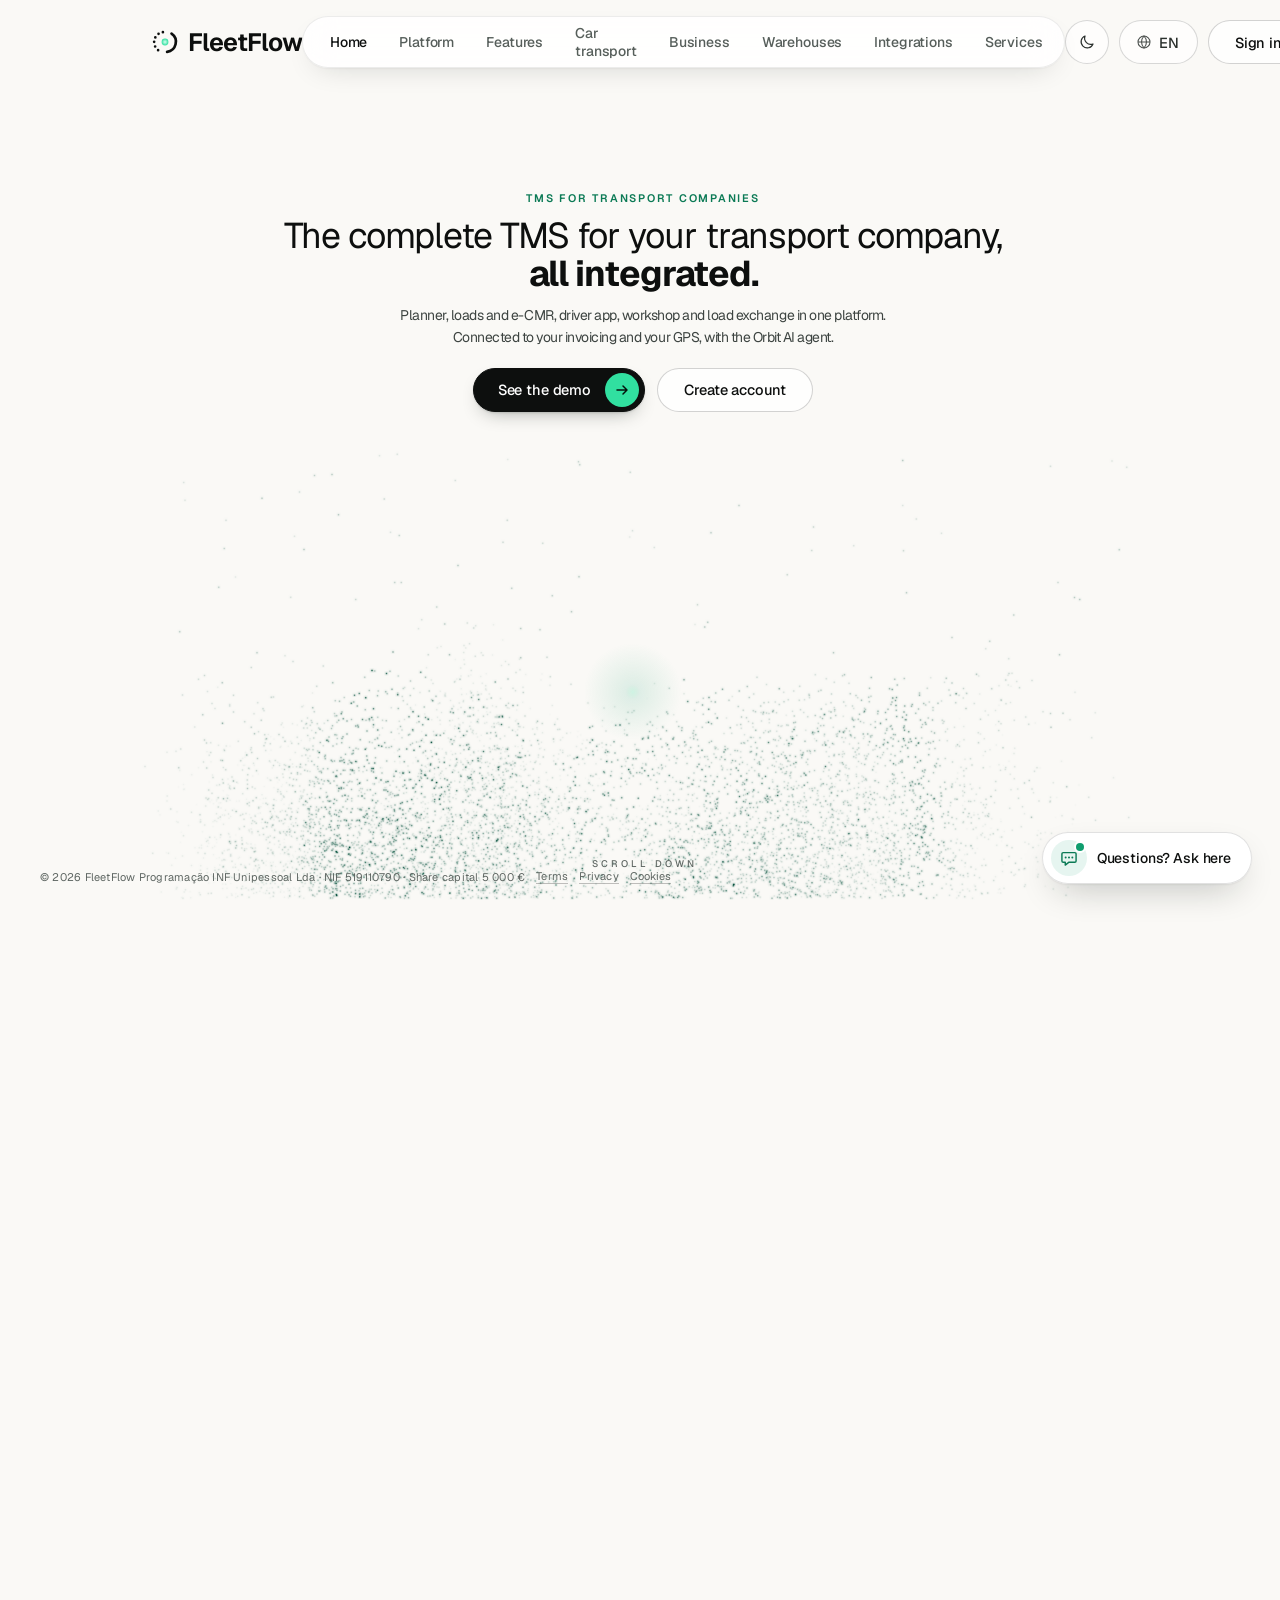
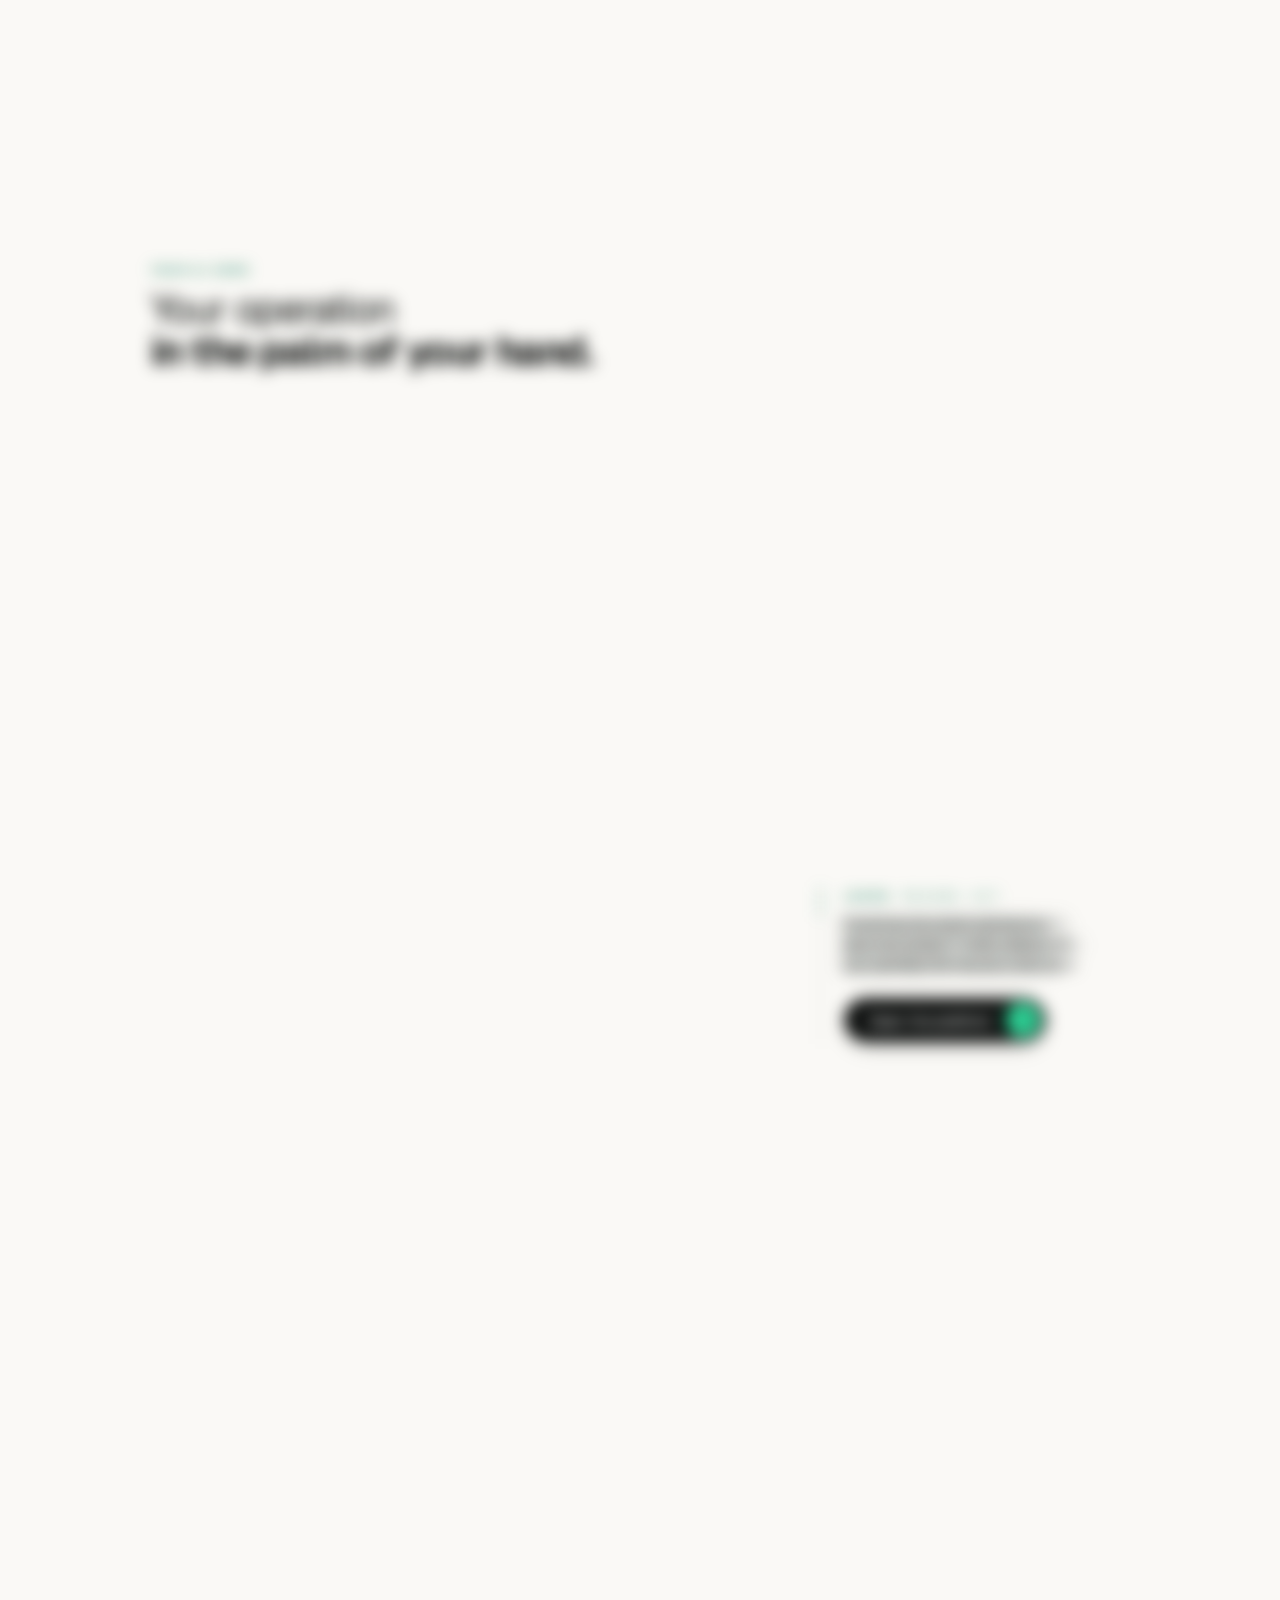
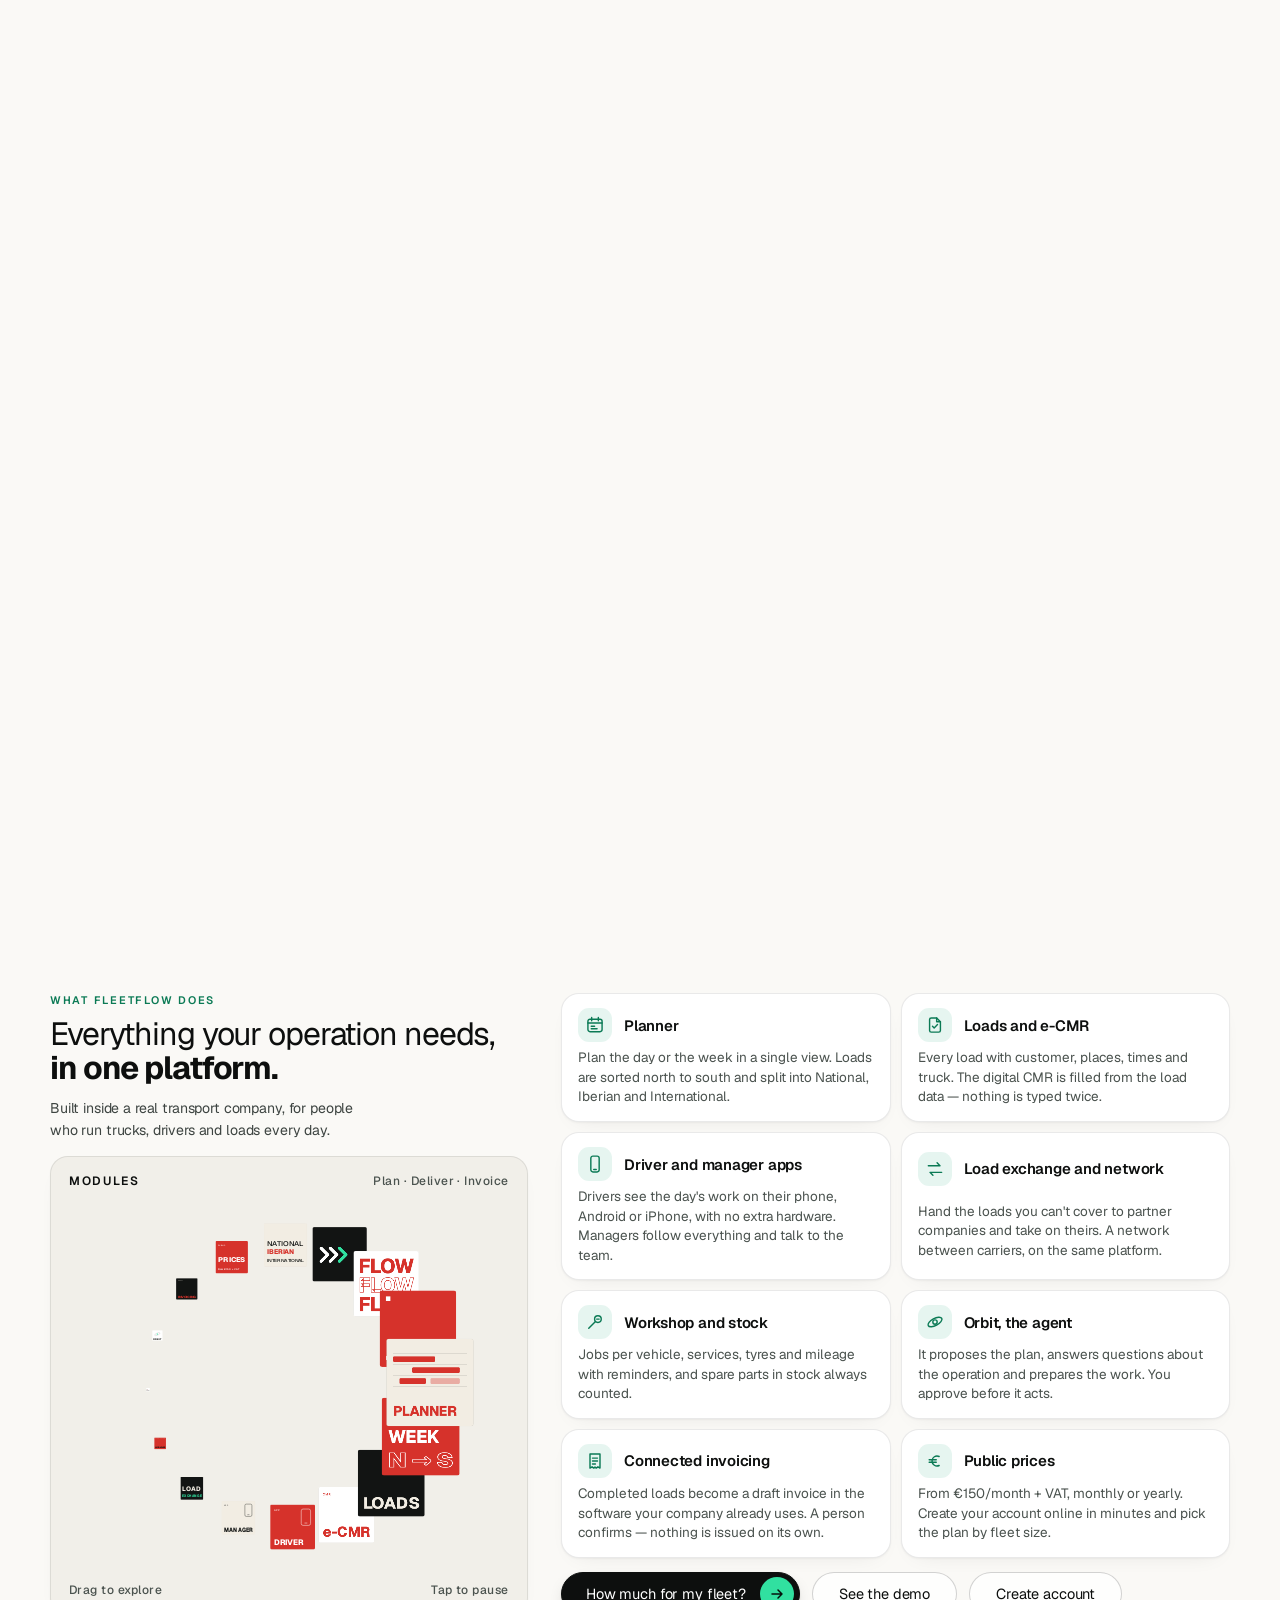
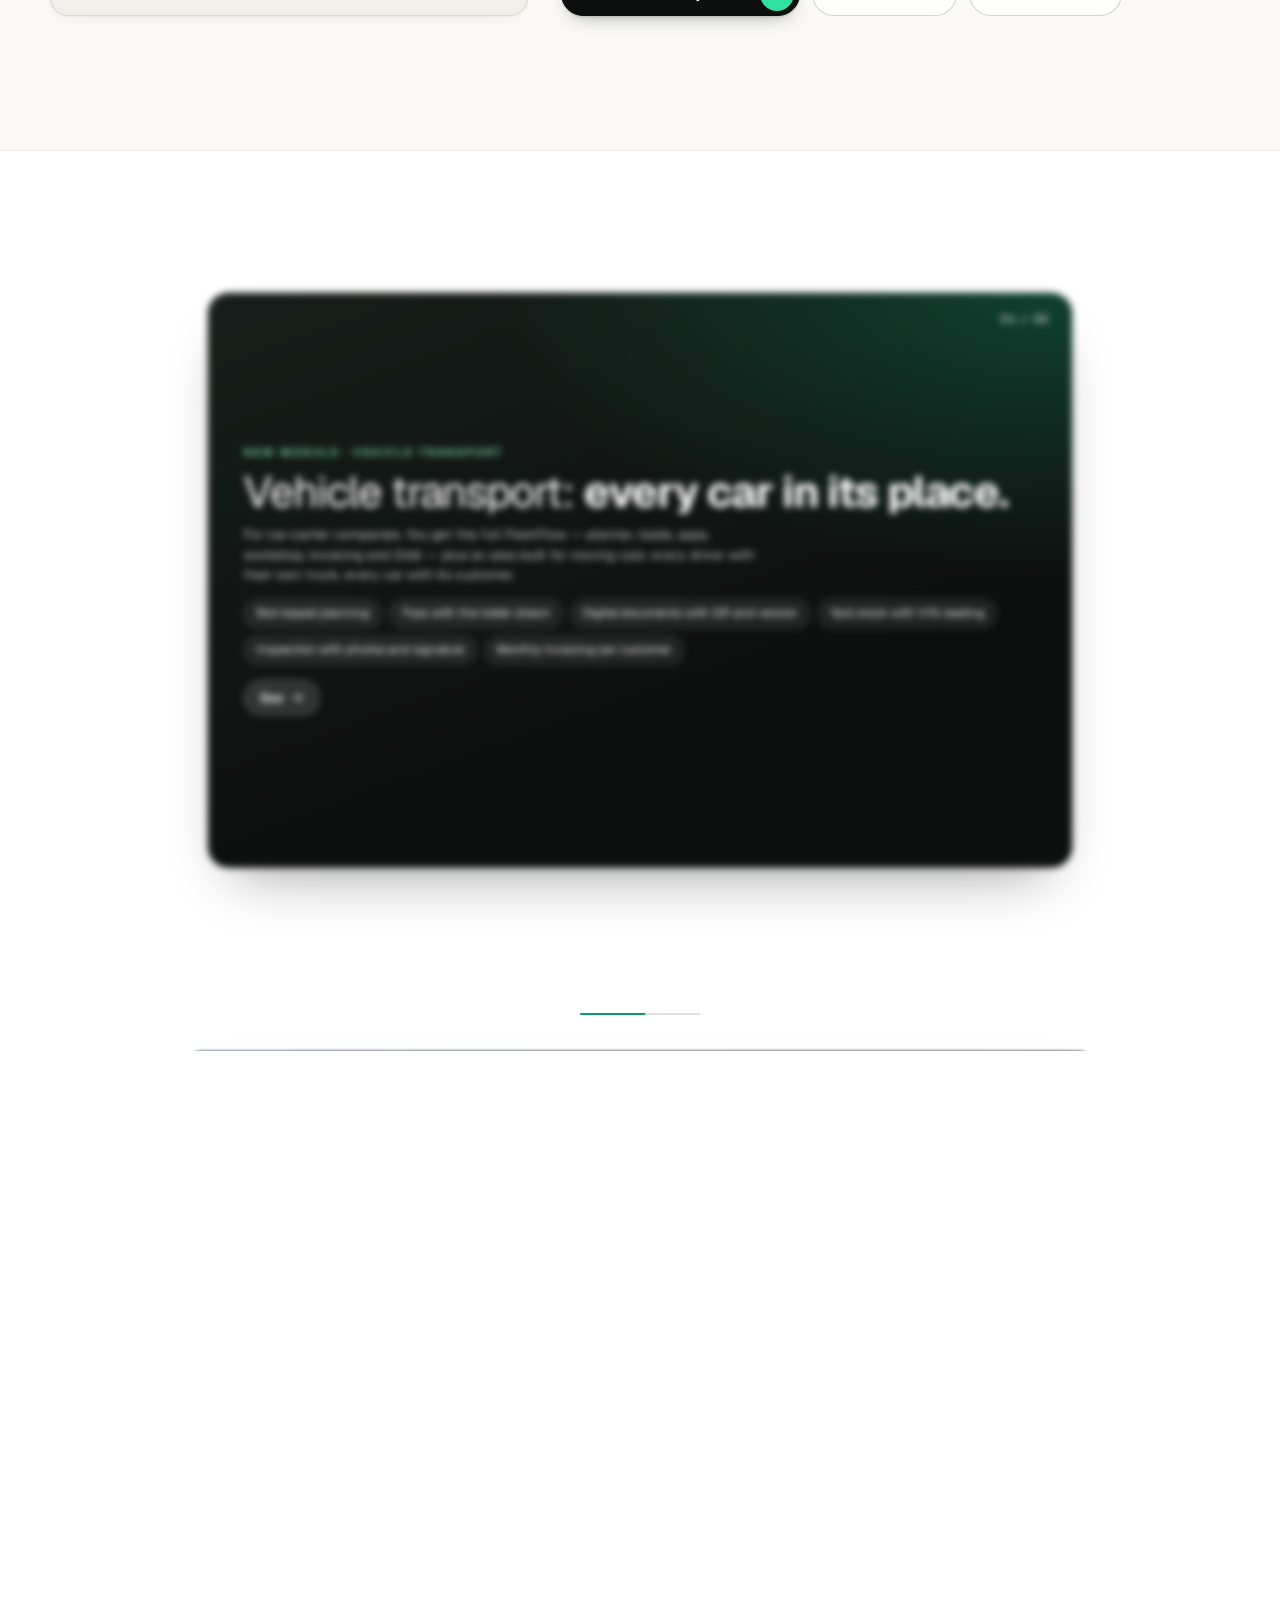
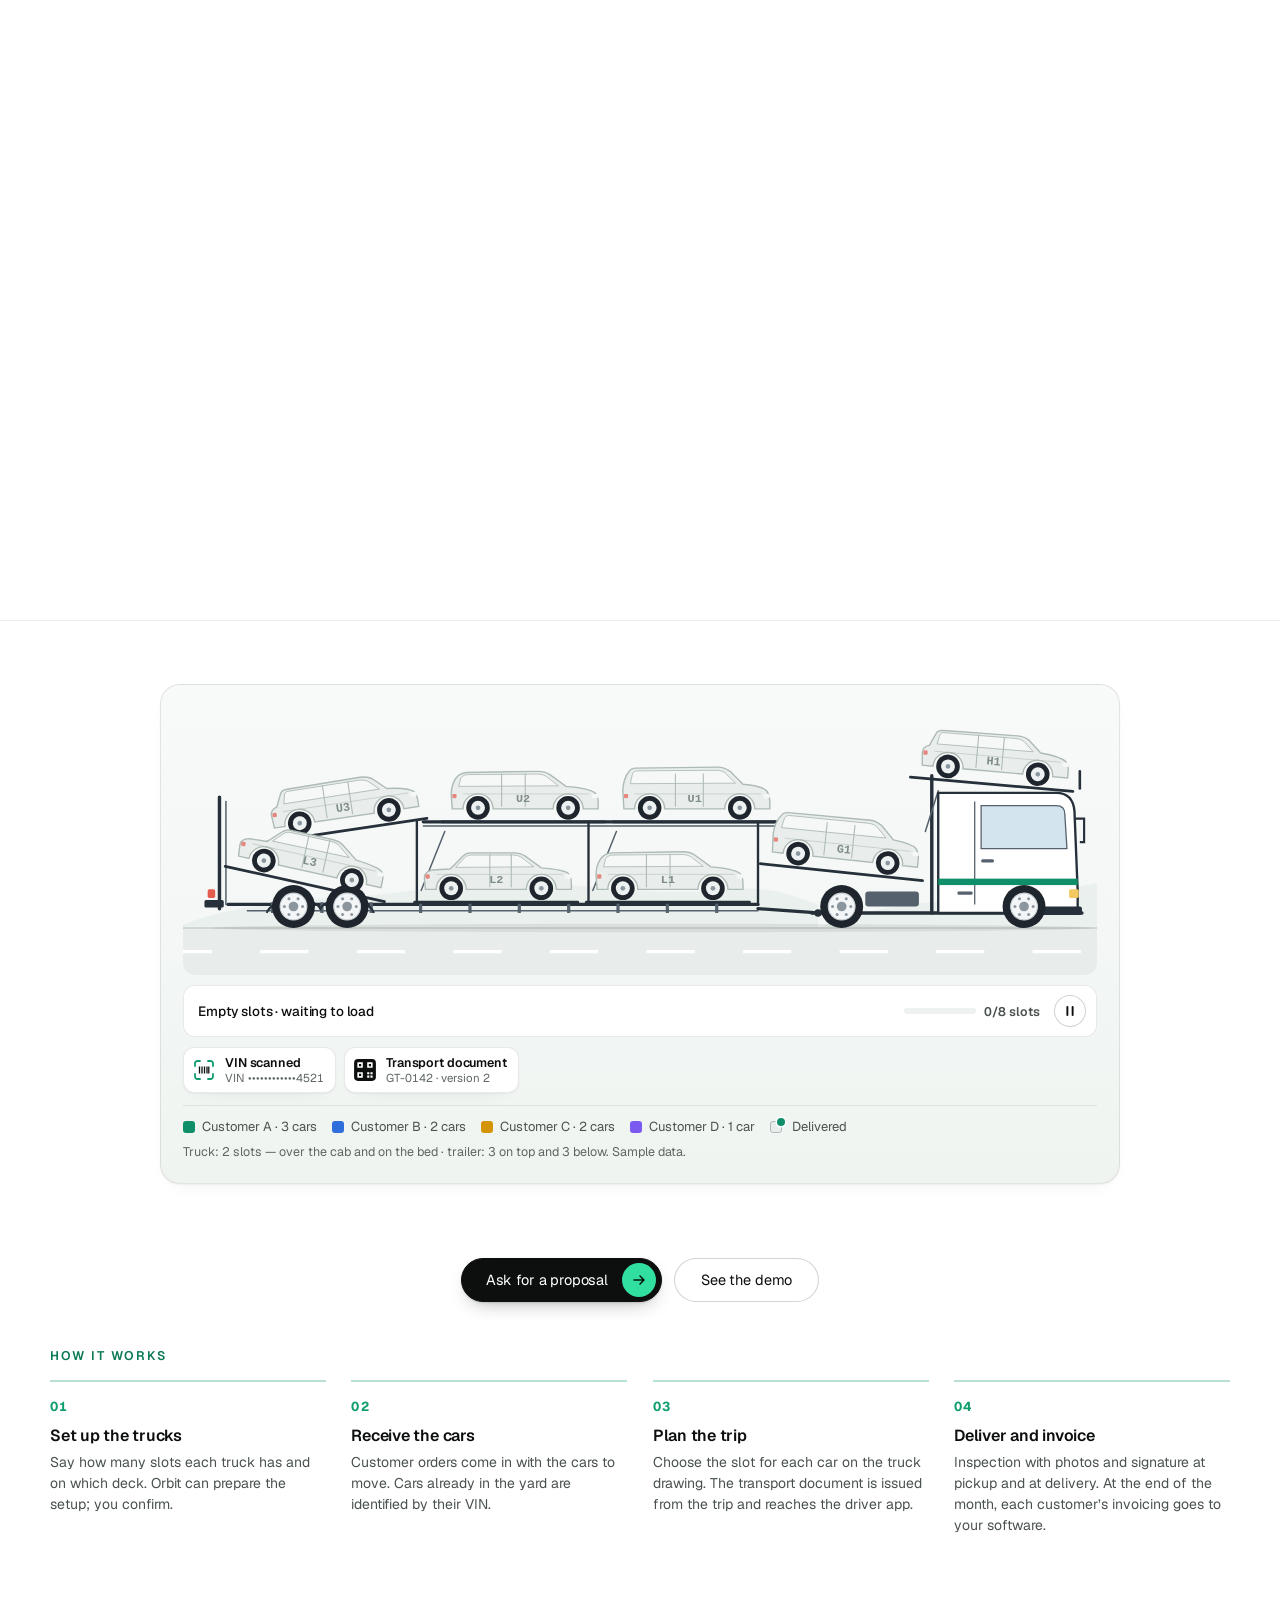
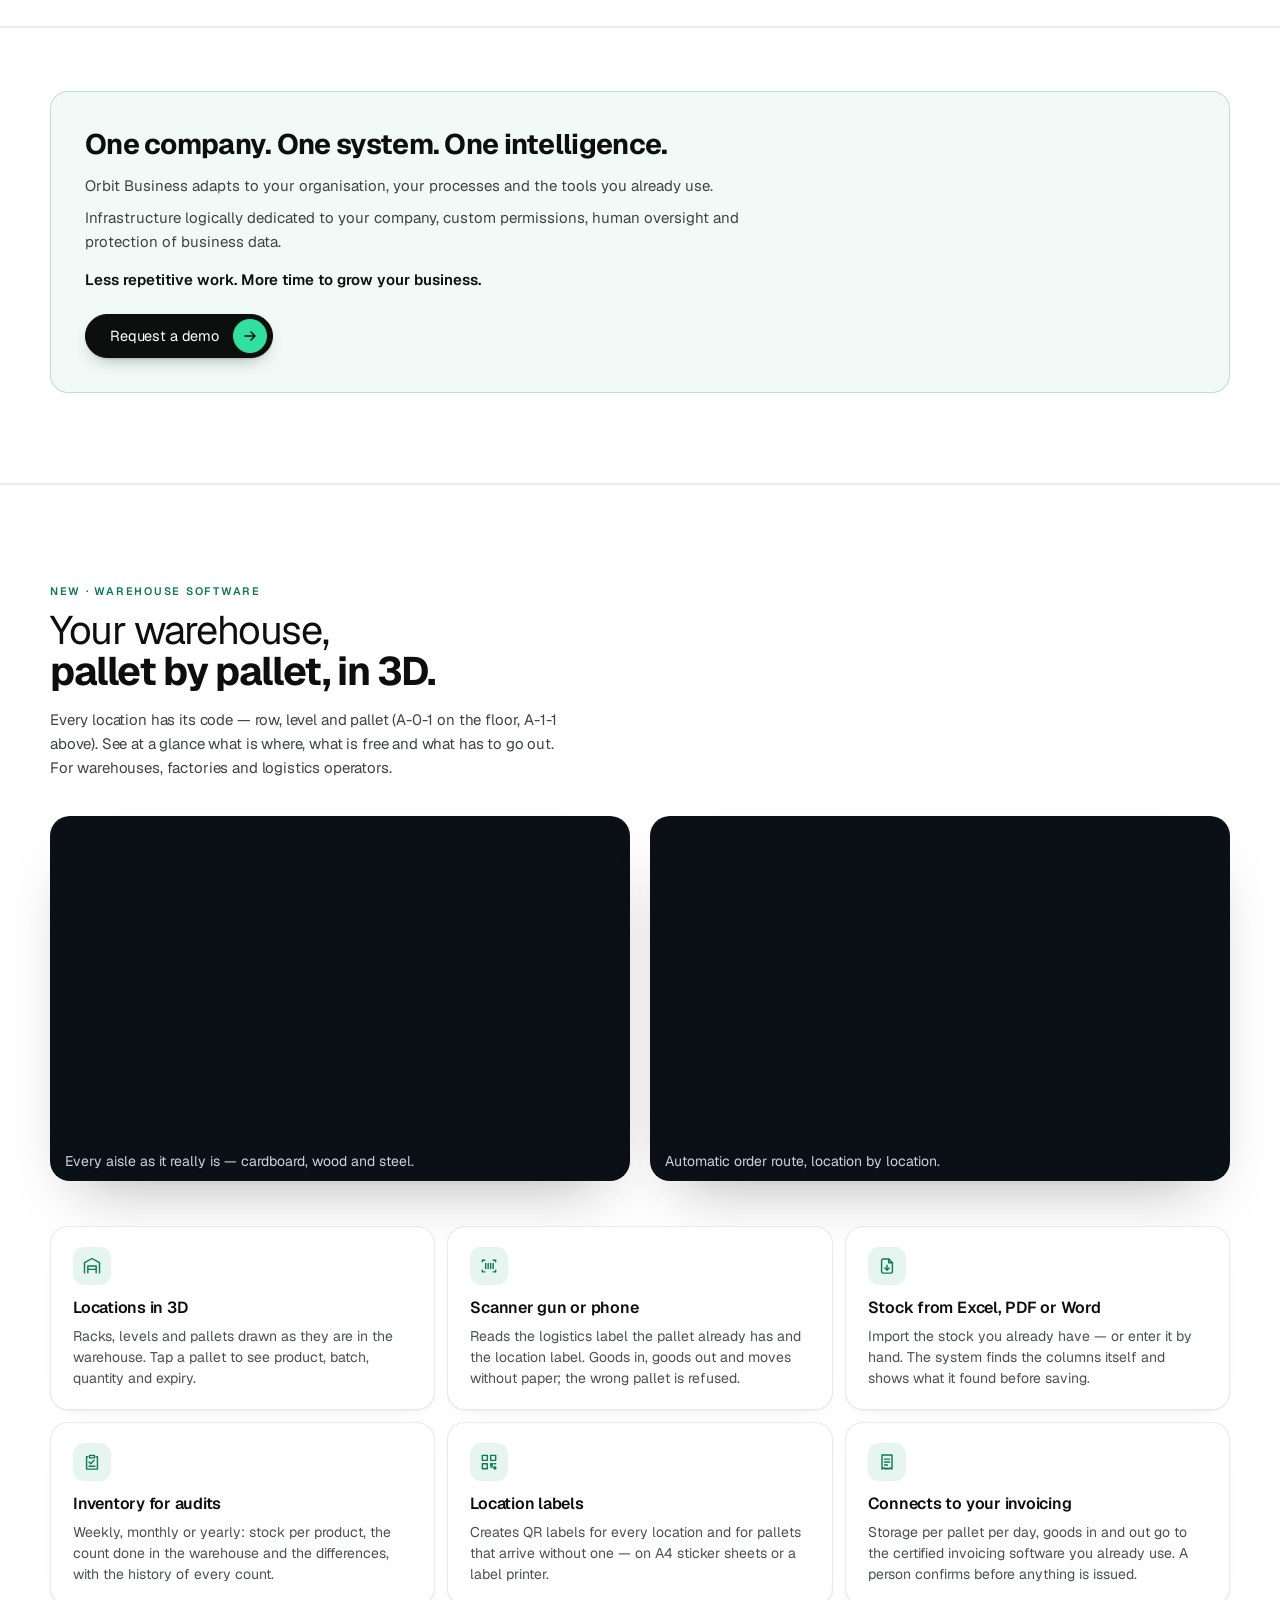
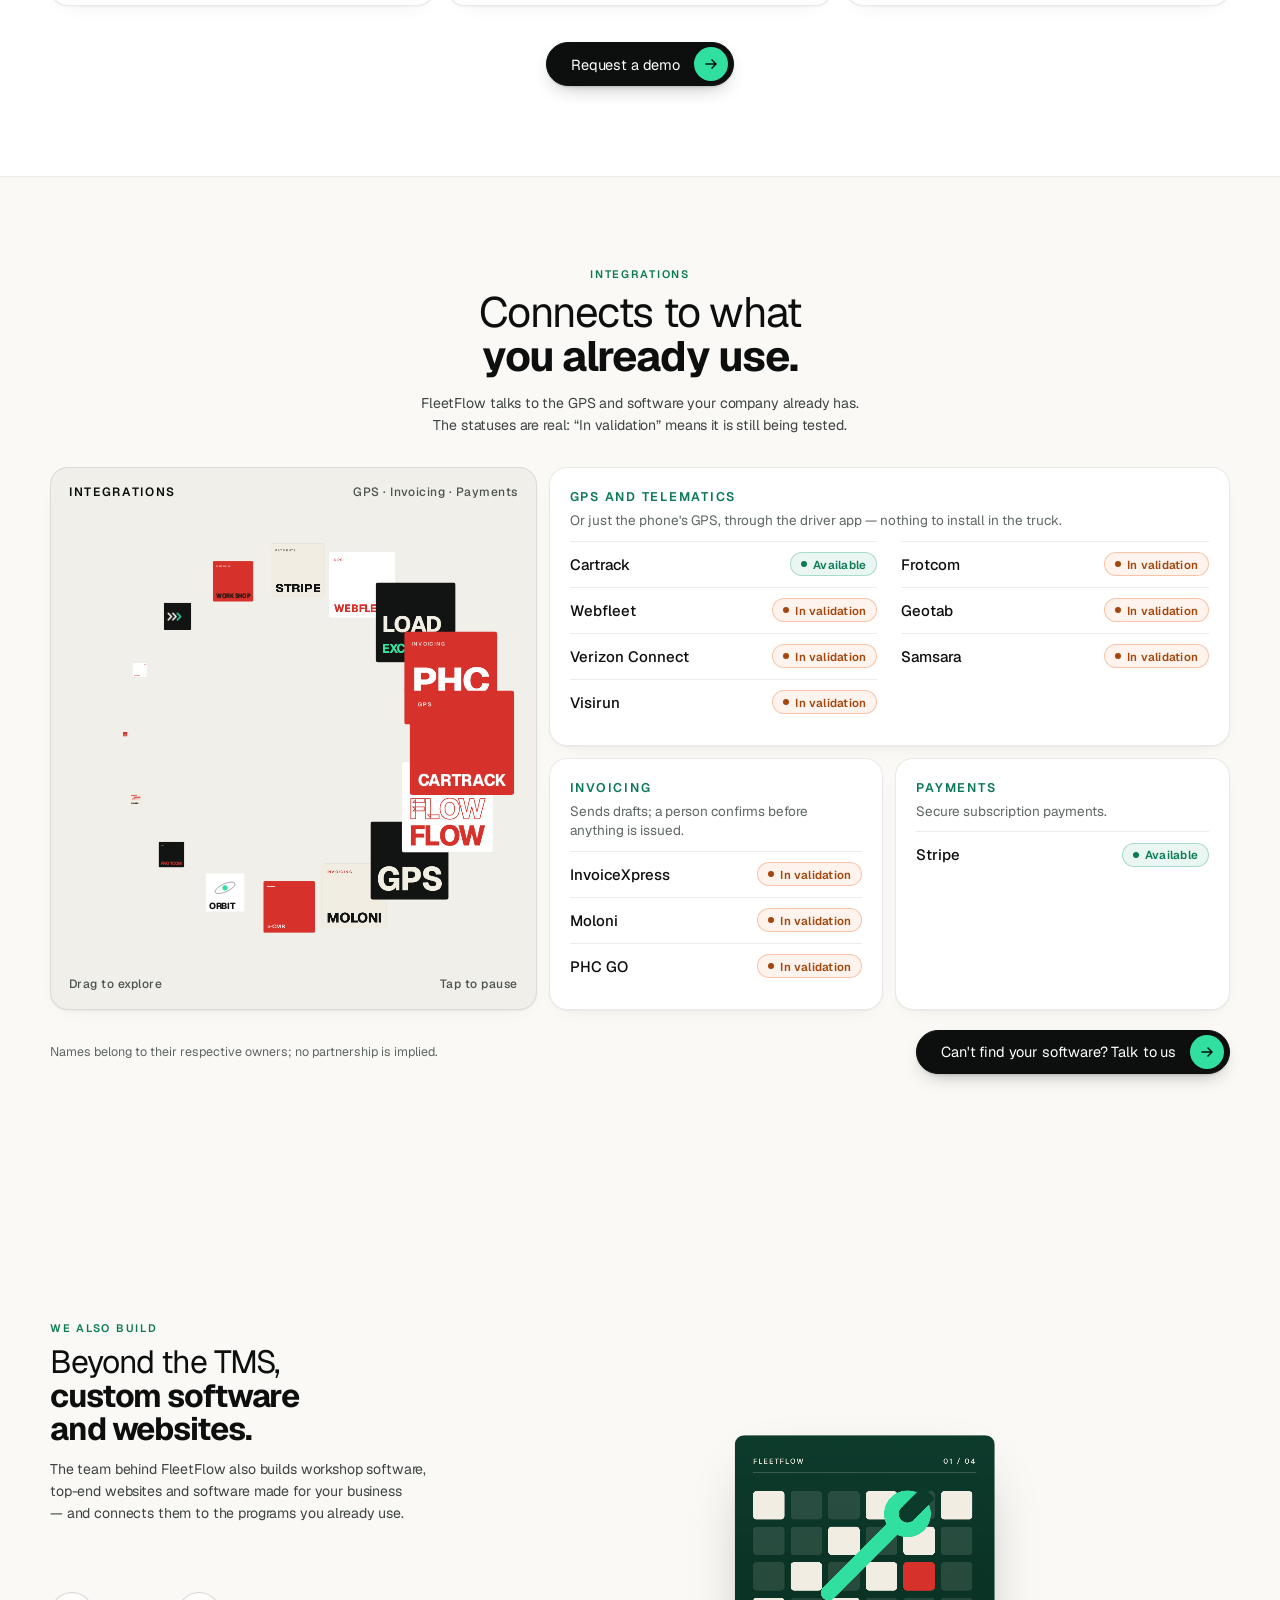
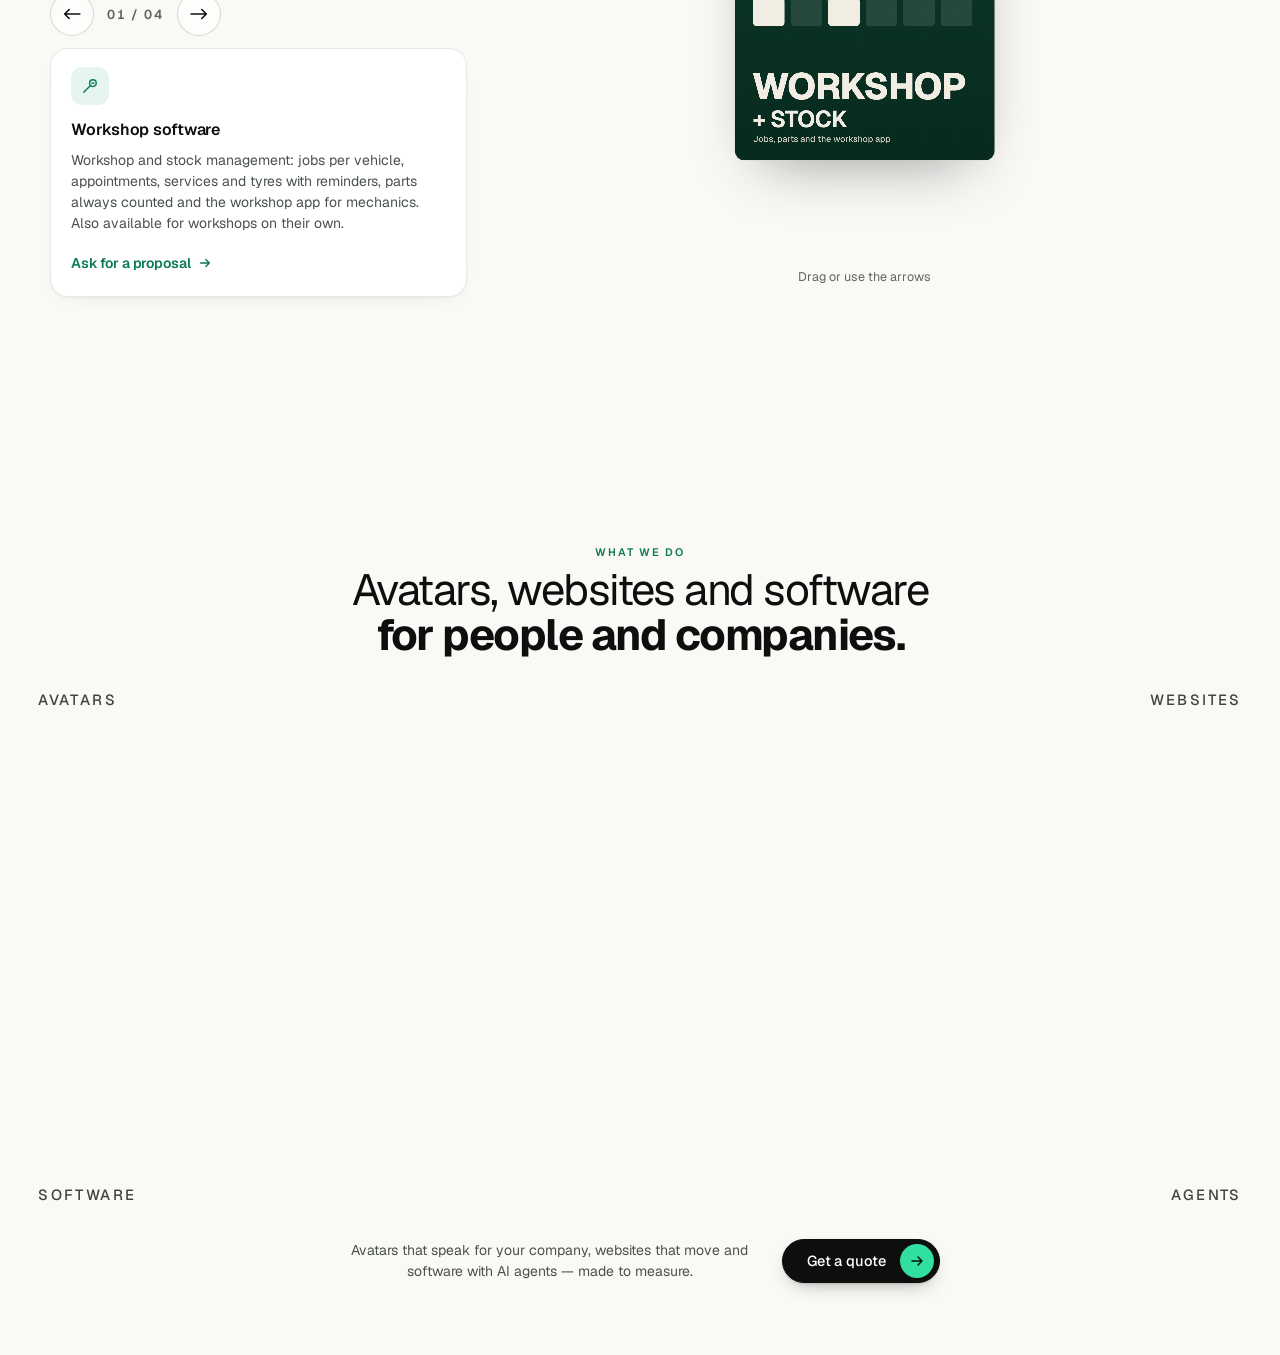
==== commit ca7a19cb: "Pedir orçamento: Orbit Business, Software para armazéns e Transporte de veículos (cada secção abre c" ====
--- a/index.html
+++ b/index.html
@@ -251,7 +251,7 @@
               <span data-i18n="cv.title_strong">cada carro no seu lugar.</span>
             </h2>
             <div class="cv__actions">
-              <a class="btn btn--glow" href="mailto:support@fleetflow.systems?subject=Transporte%20de%20ve%C3%ADculos" data-pedido="platform"><span data-i18n="cv.cta">Pedir proposta</span><span class="btn__icon" aria-hidden="true"><svg width="16" height="16" viewBox="0 0 16 16"><path d="M3 8h10M9 4l4 4-4 4" fill="none" stroke="currentColor" stroke-width="1.5" stroke-linecap="round" stroke-linejoin="round" /></svg></span><span hidden data-pedido-note data-i18n="cv.note">Interesse: módulo Transporte de veículos (porta-automóveis).</span></a>
+              <a class="btn btn--glow" href="mailto:support@fleetflow.systems?subject=Transporte%20de%20ve%C3%ADculos" data-pedido="vehicles"><span data-i18n="cv.cta">Pedir proposta</span><span class="btn__icon" aria-hidden="true"><svg width="16" height="16" viewBox="0 0 16 16"><path d="M3 8h10M9 4l4 4-4 4" fill="none" stroke="currentColor" stroke-width="1.5" stroke-linecap="round" stroke-linejoin="round" /></svg></span><span hidden data-pedido-note data-i18n="cv.note">Interesse: módulo Transporte de veículos (porta-automóveis).</span></a>
               <a class="btn btn--outline" href="https://app.fleetflow.systems/api/auth/demo-login?kind=car" data-i18n="btn.demo">Ver demonstração</a>
             </div>
           </div>
@@ -314,7 +314,7 @@
           <p data-i18n="of.close.d2">Infraestrutura dedicada logicamente à sua empresa, permissões personalizadas, supervisão humana e proteção dos dados empresariais.</p>
           <p class="of__close-strong" data-i18n="of.close.d3">Menos trabalho repetitivo. Mais tempo para fazer crescer o seu negócio.</p>
           <div class="cv__actions">
-            <a class="btn btn--glow" href="mailto:support@fleetflow.systems?subject=Orbit%20Business" data-pedido="platform"><span data-i18n="of.cta">Solicite uma demonstração</span><span class="btn__icon" aria-hidden="true"><svg width="16" height="16" viewBox="0 0 16 16"><path d="M3 8h10M9 4l4 4-4 4" fill="none" stroke="currentColor" stroke-width="1.5" stroke-linecap="round" stroke-linejoin="round" /></svg></span><span hidden data-pedido-note data-i18n="of.note">Interesse: Orbit Business (agente de IA para a empresa).</span></a>
+            <a class="btn btn--glow" href="mailto:support@fleetflow.systems?subject=Orbit%20Business" data-pedido="business"><span data-i18n="of.cta">Solicite uma demonstração</span><span class="btn__icon" aria-hidden="true"><svg width="16" height="16" viewBox="0 0 16 16"><path d="M3 8h10M9 4l4 4-4 4" fill="none" stroke="currentColor" stroke-width="1.5" stroke-linecap="round" stroke-linejoin="round" /></svg></span><span hidden data-pedido-note data-i18n="of.note">Interesse: Orbit Business (agente de IA para a empresa).</span></a>
           </div>
         </div>
       </div>
@@ -343,7 +343,7 @@
           <li class="mod"><span class="mod__icon" aria-hidden="true"><svg viewBox="0 0 24 24"><path d="M6 3.5h12v17l-2.5-1.5-2 1.5-1.5-1.2-1.5 1.2-2-1.5L6 20.5z" /><path d="M9 8.5h6M9 12h6M9 15.5h3.5" /></svg></span><h3 class="mod__title" data-i18n="wh.f6.t">Liga à sua faturação</h3><p class="mod__text" data-i18n="wh.f6.d">Armazenagem por palete e por dia, entradas e saídas seguem para o programa de faturação certificado que já usa. Uma pessoa confirma antes de emitir.</p></li>
         </ul>
         <div class="cv__actions wh__actions">
-          <a class="btn btn--glow" href="mailto:support@fleetflow.systems?subject=Software%20para%20armaz%C3%A9ns" data-pedido="platform"><span data-i18n="wh.cta">Pedir demonstração</span><span class="btn__icon" aria-hidden="true"><svg width="16" height="16" viewBox="0 0 16 16"><path d="M3 8h10M9 4l4 4-4 4" fill="none" stroke="currentColor" stroke-width="1.5" stroke-linecap="round" stroke-linejoin="round" /></svg></span><span hidden data-pedido-note data-i18n="wh.note">Interesse: Software para armazéns (stock por posição, leitor, inventário).</span></a>
+          <a class="btn btn--glow" href="mailto:support@fleetflow.systems?subject=Software%20para%20armaz%C3%A9ns" data-pedido="warehouse"><span data-i18n="wh.cta">Pedir demonstração</span><span class="btn__icon" aria-hidden="true"><svg width="16" height="16" viewBox="0 0 16 16"><path d="M3 8h10M9 4l4 4-4 4" fill="none" stroke="currentColor" stroke-width="1.5" stroke-linecap="round" stroke-linejoin="round" /></svg></span><span hidden data-pedido-note data-i18n="wh.note">Interesse: Software para armazéns (stock por posição, leitor, inventário).</span></a>
         </div>
       </div>
     </section>
@@ -496,11 +496,14 @@
       <fieldset>
         <legend data-i18n="req.what">O que queres?</legend>
         <div class="pedido__opts">
+            <label class="pedido__opt pedido__opt--wide"><input type="radio" name="service" value="platform" required><strong data-i18n="req.s.platform"></strong><span data-i18n="req.s.platform.d"></span></label>
+            <label class="pedido__opt"><input type="radio" name="service" value="business" required><strong data-i18n="req.s.business"></strong><span data-i18n="req.s.business.d"></span></label>
+            <label class="pedido__opt"><input type="radio" name="service" value="warehouse" required><strong data-i18n="req.s.warehouse"></strong><span data-i18n="req.s.warehouse.d"></span></label>
+            <label class="pedido__opt"><input type="radio" name="service" value="vehicles" required><strong data-i18n="req.s.vehicles"></strong><span data-i18n="req.s.vehicles.d"></span></label>
             <label class="pedido__opt"><input type="radio" name="service" value="site" checked required><strong data-i18n="req.s.site"></strong><span data-i18n="req.s.site.d"></span></label>
             <label class="pedido__opt"><input type="radio" name="service" value="avatar" required><strong data-i18n="req.s.avatar"></strong><span data-i18n="req.s.avatar.d"></span></label>
             <label class="pedido__opt"><input type="radio" name="service" value="agent" required><strong data-i18n="req.s.agent"></strong><span data-i18n="req.s.agent.d"></span></label>
-            <label class="pedido__opt"><input type="radio" name="service" value="software" required><strong data-i18n="req.s.software"></strong><span data-i18n="req.s.software.d"></span></label>
-            <label class="pedido__opt pedido__opt--wide"><input type="radio" name="service" value="platform" required><strong data-i18n="req.s.platform"></strong><span data-i18n="req.s.platform.d"></span></label>
+            <label class="pedido__opt pedido__opt--wide"><input type="radio" name="service" value="software" required><strong data-i18n="req.s.software"></strong><span data-i18n="req.s.software.d"></span></label>
         </div>
       </fieldset>
       <div class="pedido__grid">
@@ -508,7 +511,7 @@
         <label class="pedido__field"><span class="pedido__label" data-i18n="req.company">Empresa</span><input type="text" name="company" autocomplete="organization" maxlength="160"></label>
         <label class="pedido__field"><span class="pedido__label" data-i18n="req.email">Email *</span><input type="email" name="email" autocomplete="email" required maxlength="254"></label>
         <label class="pedido__field"><span class="pedido__label" data-i18n="req.phone">Telefone</span><input type="tel" name="phone" autocomplete="tel" maxlength="40"></label>
-        <label class="pedido__field pedido__field--wide" data-only="platform" hidden><span class="pedido__label" data-i18n="req.fleet">Quantos camiões tem a frota?</span><input type="text" name="fleetSize" inputmode="numeric" maxlength="20"></label>
+        <label class="pedido__field pedido__field--wide" data-only="platform vehicles" hidden><span class="pedido__label" data-i18n="req.fleet">Quantos camiões tem a frota?</span><input type="text" name="fleetSize" inputmode="numeric" maxlength="20"></label>
         <label class="pedido__field pedido__field--wide"><span class="pedido__label" data-i18n="req.message">Mensagem</span><textarea name="message" maxlength="2000"></textarea></label>
         <label class="pedido__trap" aria-hidden="true">Website<input type="text" name="website" tabindex="-1" autocomplete="off"></label>
       </div>
@@ -545,7 +548,7 @@
         "work.w1":"Avatares","work.w2":"Sites","work.w3":"Software","work.w4":"Agentes",
         "work.text":"Avatares que falam pela tua empresa, sites que se mexem e software com agentes de IA — feitos à medida.","work.cta":"Pedir orçamento",
         "work.aria":"Túnel de imagens do nosso trabalho. Arrasta, desliza para o lado ou usa as setas.","work.play":"Continuar animação","work.pause":"Pausar animação","work.imageOf":"Imagem {i} de {n}",
-        "req.title":"Pedir orçamento","req.lead":"Diz-nos o que precisas — respondemos por email.","req.close":"Fechar","req.what":"O que queres?","req.s.site":"Site","req.s.site.d":"Site ou landing page com movimento","req.s.avatar":"Avatar","req.s.avatar.d":"Um avatar que fala pela tua empresa","req.s.agent":"Agente de IA","req.s.agent.d":"Um agente que trabalha na tua operação","req.s.software":"Software à medida","req.s.software.d":"Uma ferramenta feita para o teu negócio","req.s.platform":"Plataforma FleetFlow com o Orbit","req.s.platform.d":"Para transportes: planeador, frota, motoristas e o agente Orbit","req.name":"Nome *","req.company":"Empresa","req.email":"Email *","req.phone":"Telefone","req.fleet":"Quantos camiões tem a frota?","req.message":"Mensagem","req.privacy":"Usamos estes dados só para responder ao teu pedido. <a href=\"https://app.fleetflow.systems/legal/privacidade\" target=\"_blank\" rel=\"noopener\">Privacidade</a>","req.send":"Enviar pedido","req.ok":"Pedido enviado. Respondemos em breve.","req.invalid":"Confirma o nome e o email.","req.err":"Não conseguimos enviar agora.","req.errLink":"Envia-nos por email — já vai preenchido.",
+        "req.title":"Pedir orçamento","req.lead":"Diz-nos o que precisas — respondemos por email.","req.close":"Fechar","req.what":"O que queres?","req.s.site":"Site","req.s.site.d":"Site ou landing page com movimento","req.s.avatar":"Avatar","req.s.avatar.d":"Um avatar que fala pela tua empresa","req.s.agent":"Agente de IA","req.s.agent.d":"Um agente que trabalha na tua operação","req.s.software":"Software à medida","req.s.software.d":"Uma ferramenta feita para o teu negócio","req.s.platform":"Plataforma FleetFlow com o Orbit","req.s.platform.d":"Para transportes: planeador, frota, motoristas e o agente Orbit","req.s.business":"Orbit Business","req.s.business.d":"Um agente de IA para a tua empresa","req.s.warehouse":"Software para armazéns","req.s.warehouse.d":"Posições, paletes, validades e leitor","req.s.vehicles":"Transporte de veículos","req.s.vehicles.d":"Porta-automóveis: pedidos, cargas e parques","req.name":"Nome *","req.company":"Empresa","req.email":"Email *","req.phone":"Telefone","req.fleet":"Quantos camiões tem a frota?","req.message":"Mensagem","req.privacy":"Usamos estes dados só para responder ao teu pedido. <a href=\"https://app.fleetflow.systems/legal/privacidade\" target=\"_blank\" rel=\"noopener\">Privacidade</a>","req.send":"Enviar pedido","req.ok":"Pedido enviado. Respondemos em breve.","req.invalid":"Confirma o nome e o email.","req.err":"Não conseguimos enviar agora.","req.errLink":"Envia-nos por email — já vai preenchido.",
         "nav.modules":"O que faz","nav.links":"Ligações",
         "mod.eyebrow":"O que faz a FleetFlow","mod.title_muted":"Tudo o que a tua operação precisa,","mod.title_strong":"numa só plataforma.","mod.lead":"Feita dentro de uma empresa de transportes, para quem gere camiões, motoristas e cargas todos os dias.",
         "mod.planner.t":"Planeador","mod.planner.d":"Planeia o dia ou a semana numa só vista. As cargas ficam ordenadas de norte a sul e separadas em Nacional, Ibérico e Internacional.",
@@ -579,7 +582,7 @@
         "work.w1":"Avatars","work.w2":"Websites","work.w3":"Software","work.w4":"Agents",
         "work.text":"Avatars that speak for your company, websites that move and software with AI agents — made to measure.","work.cta":"Get a quote",
         "work.aria":"Tunnel of images of our work. Drag, scroll sideways or use the arrow keys.","work.play":"Play animation","work.pause":"Pause animation","work.imageOf":"Image {i} of {n}",
-        "req.title":"Get a quote","req.lead":"Tell us what you need — we will reply by email.","req.close":"Close","req.what":"What do you need?","req.s.site":"Website","req.s.site.d":"A website or landing page with motion","req.s.avatar":"Avatar","req.s.avatar.d":"An avatar that speaks for your company","req.s.agent":"AI agent","req.s.agent.d":"An agent that works inside your operation","req.s.software":"Custom software","req.s.software.d":"A tool built for your business","req.s.platform":"FleetFlow platform with Orbit","req.s.platform.d":"For transport: planner, fleet, drivers and the Orbit agent","req.name":"Name *","req.company":"Company","req.email":"Email *","req.phone":"Phone","req.fleet":"How many trucks in the fleet?","req.message":"Message","req.privacy":"We only use this data to answer your request. <a href=\"https://app.fleetflow.systems/legal/privacidade\" target=\"_blank\" rel=\"noopener\">Privacy</a>","req.send":"Send request","req.ok":"Request sent. We will get back to you soon.","req.invalid":"Please check your name and email.","req.err":"We could not send it right now.","req.errLink":"Email us instead — it is already filled in.",
+        "req.title":"Get a quote","req.lead":"Tell us what you need — we will reply by email.","req.close":"Close","req.what":"What do you need?","req.s.site":"Website","req.s.site.d":"A website or landing page with motion","req.s.avatar":"Avatar","req.s.avatar.d":"An avatar that speaks for your company","req.s.agent":"AI agent","req.s.agent.d":"An agent that works inside your operation","req.s.software":"Custom software","req.s.software.d":"A tool built for your business","req.s.platform":"FleetFlow platform with Orbit","req.s.platform.d":"For transport: planner, fleet, drivers and the Orbit agent","req.s.business":"Orbit Business","req.s.business.d":"An AI agent for your company","req.s.warehouse":"Warehouse software","req.s.warehouse.d":"Locations, pallets, expiry dates and scanner","req.s.vehicles":"Vehicle transport","req.s.vehicles.d":"Car carriers: orders, loads and yards","req.name":"Name *","req.company":"Company","req.email":"Email *","req.phone":"Phone","req.fleet":"How many trucks in the fleet?","req.message":"Message","req.privacy":"We only use this data to answer your request. <a href=\"https://app.fleetflow.systems/legal/privacidade\" target=\"_blank\" rel=\"noopener\">Privacy</a>","req.send":"Send request","req.ok":"Request sent. We will get back to you soon.","req.invalid":"Please check your name and email.","req.err":"We could not send it right now.","req.errLink":"Email us instead — it is already filled in.",
         "nav.modules":"Features","nav.links":"Integrations",
         "mod.eyebrow":"What FleetFlow does","mod.title_muted":"Everything your operation needs,","mod.title_strong":"in one platform.","mod.lead":"Built inside a real transport company, for people who run trucks, drivers and loads every day.",
         "mod.planner.t":"Planner","mod.planner.d":"Plan the day or the week in a single view. Loads are sorted north to south and split into National, Iberian and International.",
@@ -613,7 +616,7 @@
         "work.w1":"Avatares","work.w2":"Webs","work.w3":"Software","work.w4":"Agentes",
         "work.text":"Avatares que hablan por tu empresa, webs que se mueven y software con agentes de IA — hechos a medida.","work.cta":"Pedir presupuesto",
         "work.aria":"Túnel de imágenes de nuestro trabajo. Arrastra, desliza hacia el lado o usa las flechas.","work.play":"Reanudar animación","work.pause":"Pausar animación","work.imageOf":"Imagen {i} de {n}",
-        "req.title":"Pedir presupuesto","req.lead":"Cuéntanos qué necesitas — te respondemos por email.","req.close":"Cerrar","req.what":"¿Qué necesitas?","req.s.site":"Web","req.s.site.d":"Una web o landing page con movimiento","req.s.avatar":"Avatar","req.s.avatar.d":"Un avatar que habla por tu empresa","req.s.agent":"Agente de IA","req.s.agent.d":"Un agente que trabaja en tu operación","req.s.software":"Software a medida","req.s.software.d":"Una herramienta hecha para tu negocio","req.s.platform":"Plataforma FleetFlow con Orbit","req.s.platform.d":"Para transporte: planificador, flota, conductores y el agente Orbit","req.name":"Nombre *","req.company":"Empresa","req.email":"Email *","req.phone":"Teléfono","req.fleet":"¿Cuántos camiones tiene la flota?","req.message":"Mensaje","req.privacy":"Usamos estos datos solo para responder a tu solicitud. <a href=\"https://app.fleetflow.systems/legal/privacidade\" target=\"_blank\" rel=\"noopener\">Privacidad</a>","req.send":"Enviar solicitud","req.ok":"Solicitud enviada. Te respondemos pronto.","req.invalid":"Revisa el nombre y el email.","req.err":"No hemos podido enviarla ahora.","req.errLink":"Escríbenos por email — ya va rellenado.",
+        "req.title":"Pedir presupuesto","req.lead":"Cuéntanos qué necesitas — te respondemos por email.","req.close":"Cerrar","req.what":"¿Qué necesitas?","req.s.site":"Web","req.s.site.d":"Una web o landing page con movimiento","req.s.avatar":"Avatar","req.s.avatar.d":"Un avatar que habla por tu empresa","req.s.agent":"Agente de IA","req.s.agent.d":"Un agente que trabaja en tu operación","req.s.software":"Software a medida","req.s.software.d":"Una herramienta hecha para tu negocio","req.s.platform":"Plataforma FleetFlow con Orbit","req.s.platform.d":"Para transporte: planificador, flota, conductores y el agente Orbit","req.s.business":"Orbit Business","req.s.business.d":"Un agente de IA para tu empresa","req.s.warehouse":"Software para almacenes","req.s.warehouse.d":"Ubicaciones, palés, caducidades y lector","req.s.vehicles":"Transporte de vehículos","req.s.vehicles.d":"Portavehículos: pedidos, cargas y campas","req.name":"Nombre *","req.company":"Empresa","req.email":"Email *","req.phone":"Teléfono","req.fleet":"¿Cuántos camiones tiene la flota?","req.message":"Mensaje","req.privacy":"Usamos estos datos solo para responder a tu solicitud. <a href=\"https://app.fleetflow.systems/legal/privacidade\" target=\"_blank\" rel=\"noopener\">Privacidad</a>","req.send":"Enviar solicitud","req.ok":"Solicitud enviada. Te respondemos pronto.","req.invalid":"Revisa el nombre y el email.","req.err":"No hemos podido enviarla ahora.","req.errLink":"Escríbenos por email — ya va rellenado.",
         "nav.modules":"Qué hace","nav.links":"Conexiones",
         "mod.eyebrow":"Qué hace FleetFlow","mod.title_muted":"Todo lo que tu operación necesita,","mod.title_strong":"en una sola plataforma.","mod.lead":"Hecha dentro de una empresa de transporte, para quien gestiona camiones, conductores y cargas cada día.",
         "mod.planner.t":"Planificador","mod.planner.d":"Planifica el día o la semana en una sola vista. Las cargas se ordenan de norte a sur y se separan en Nacional, Ibérico e Internacional.",
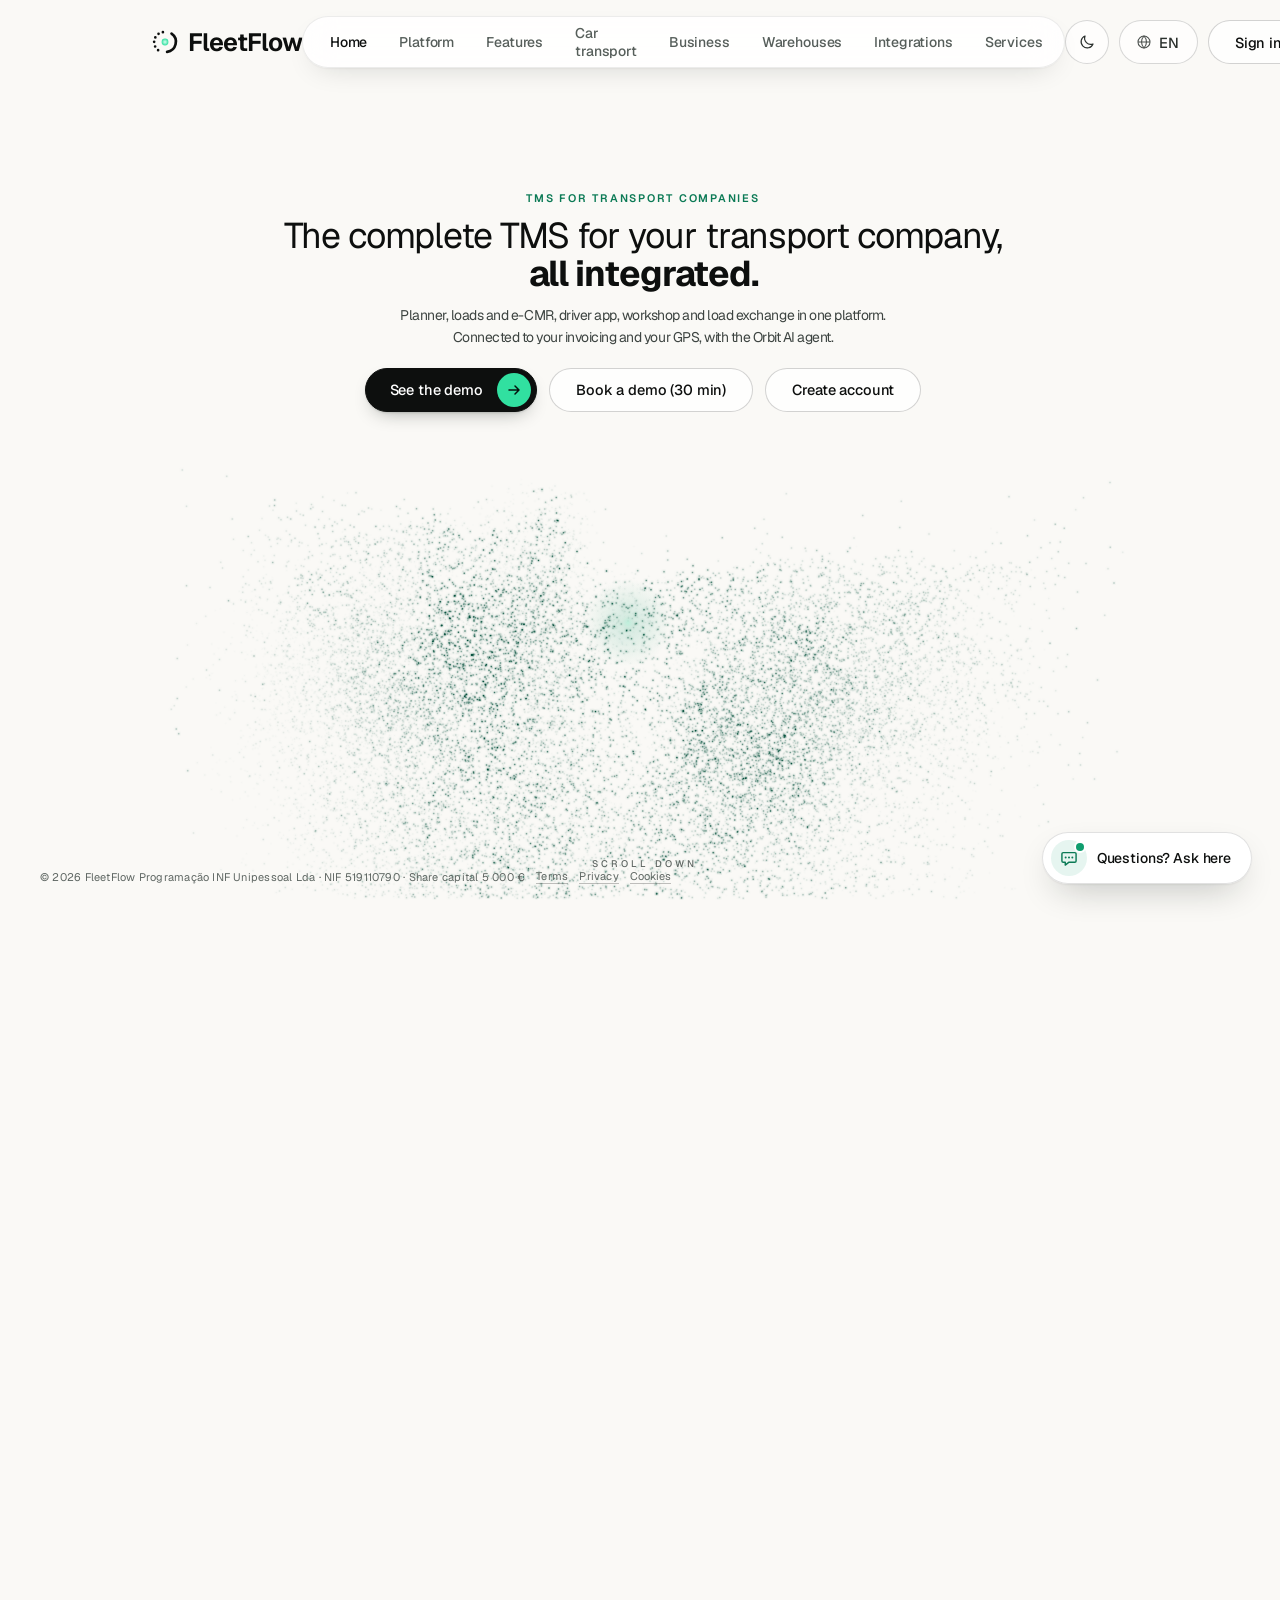
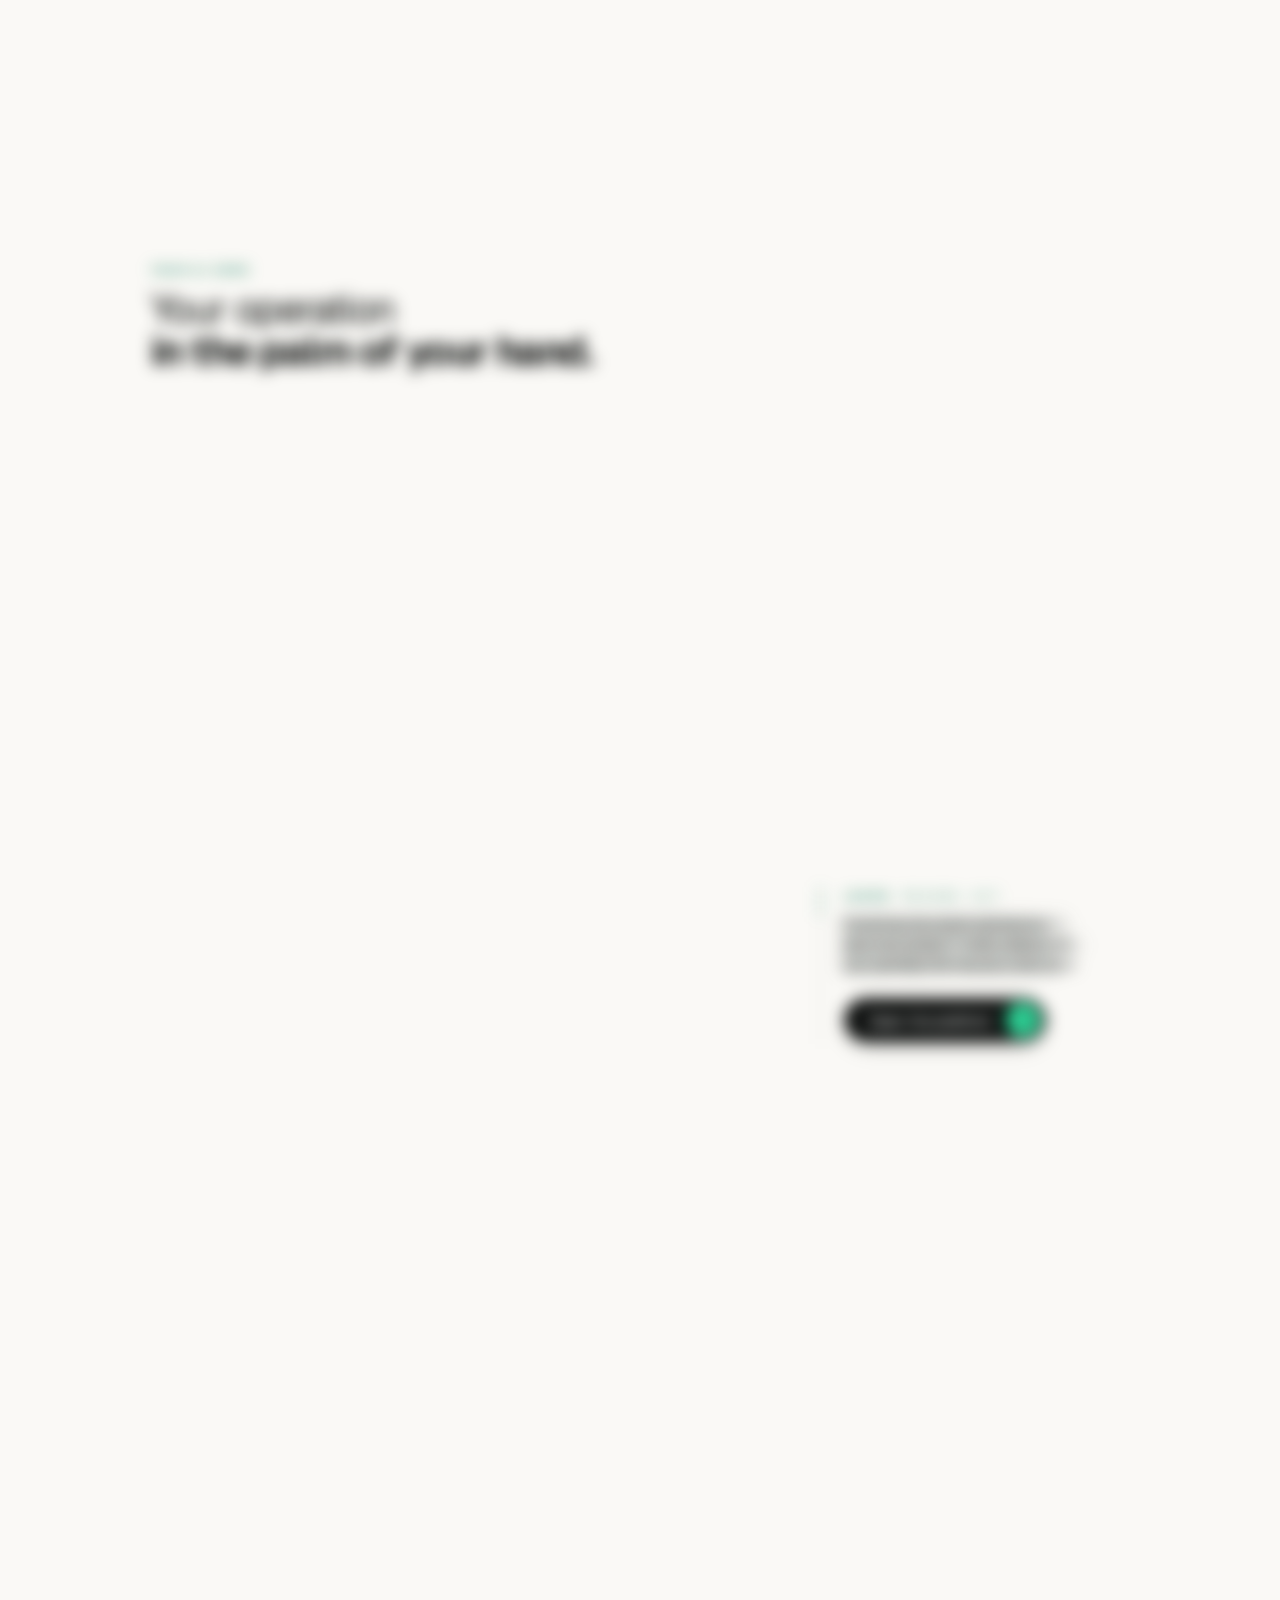
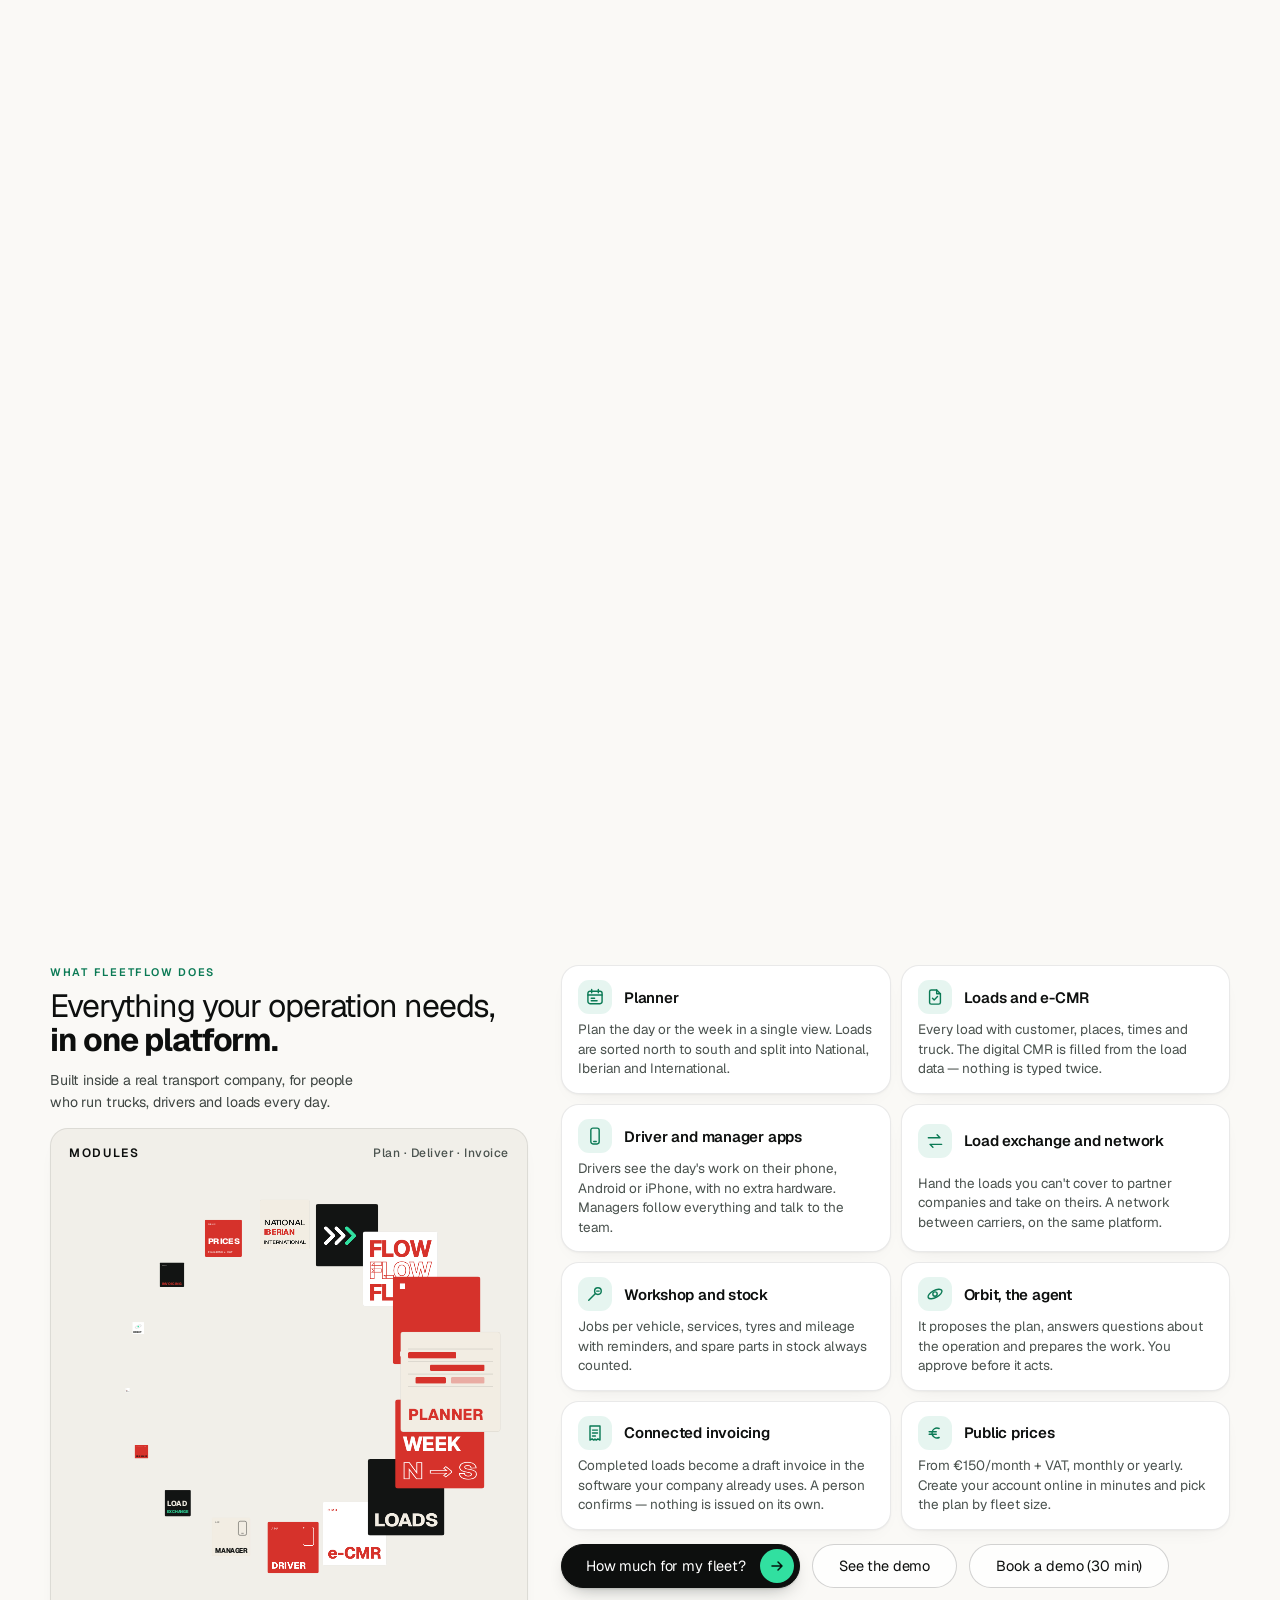
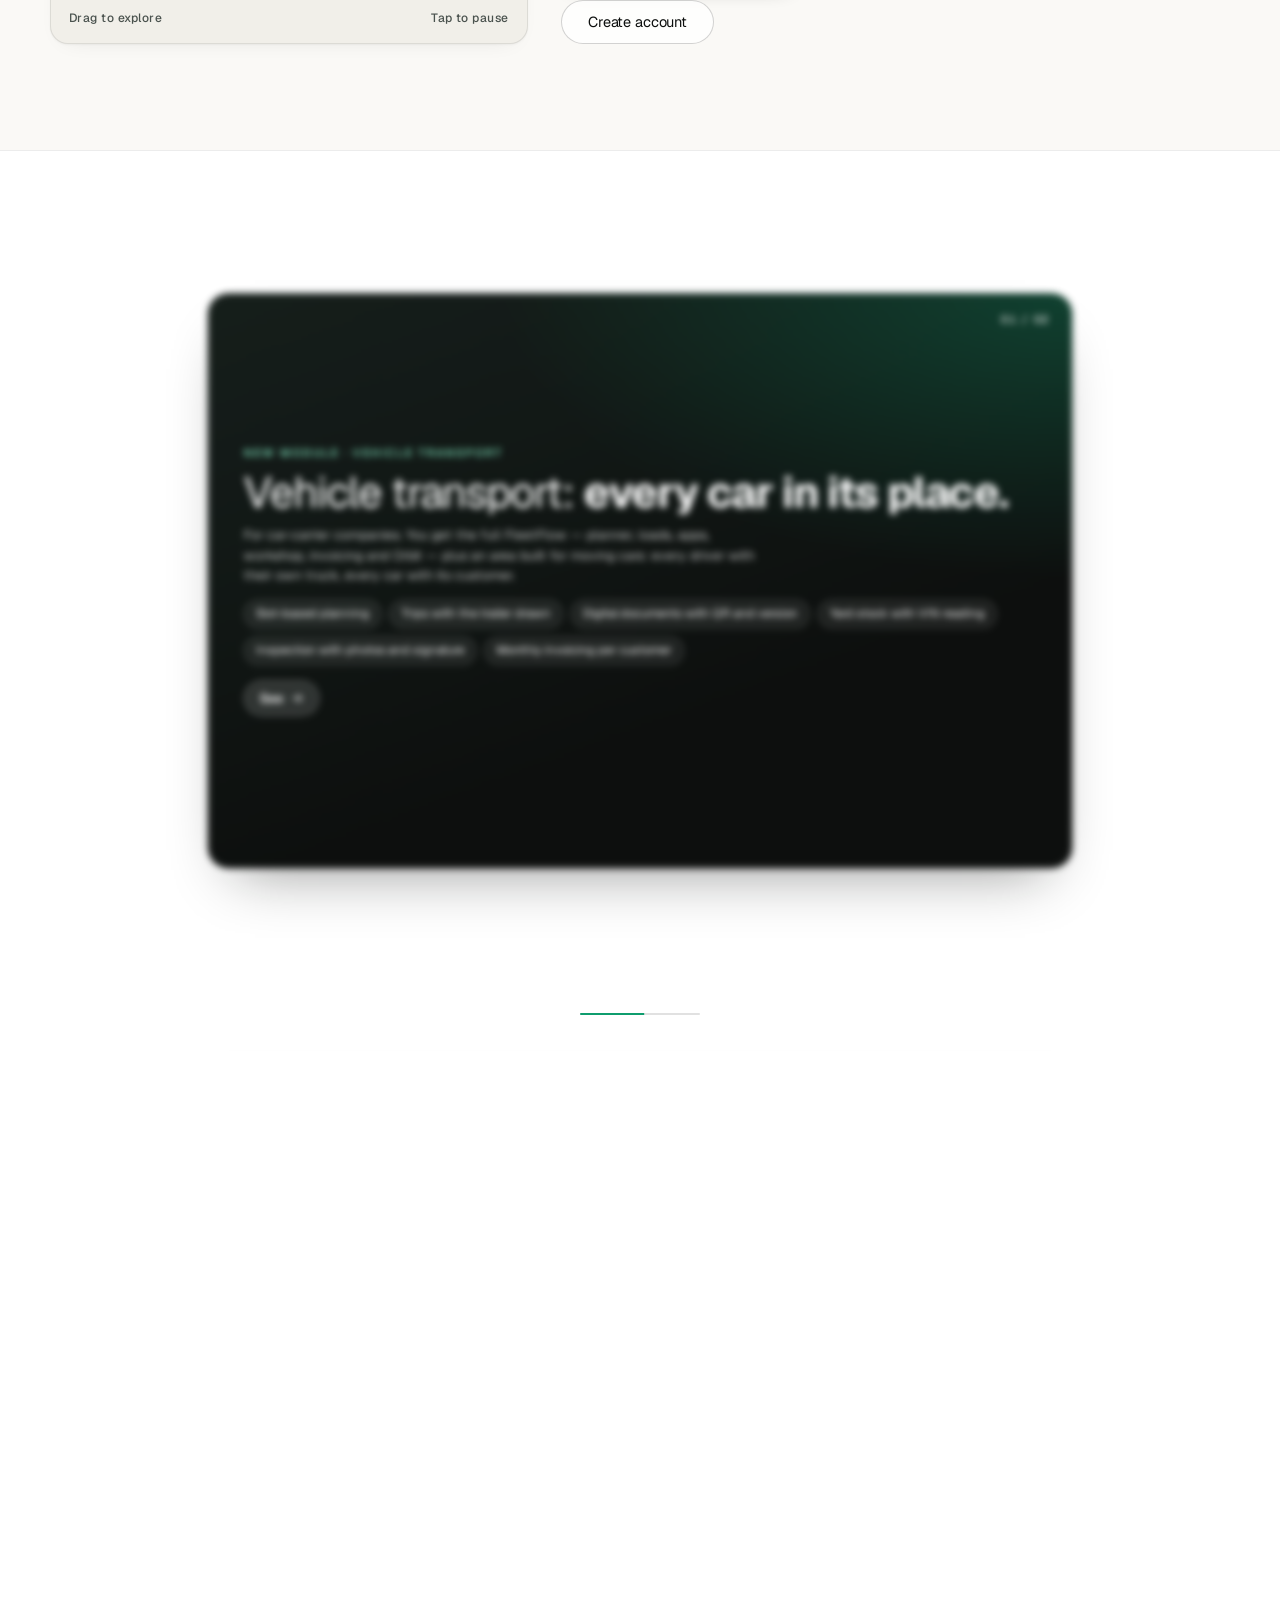
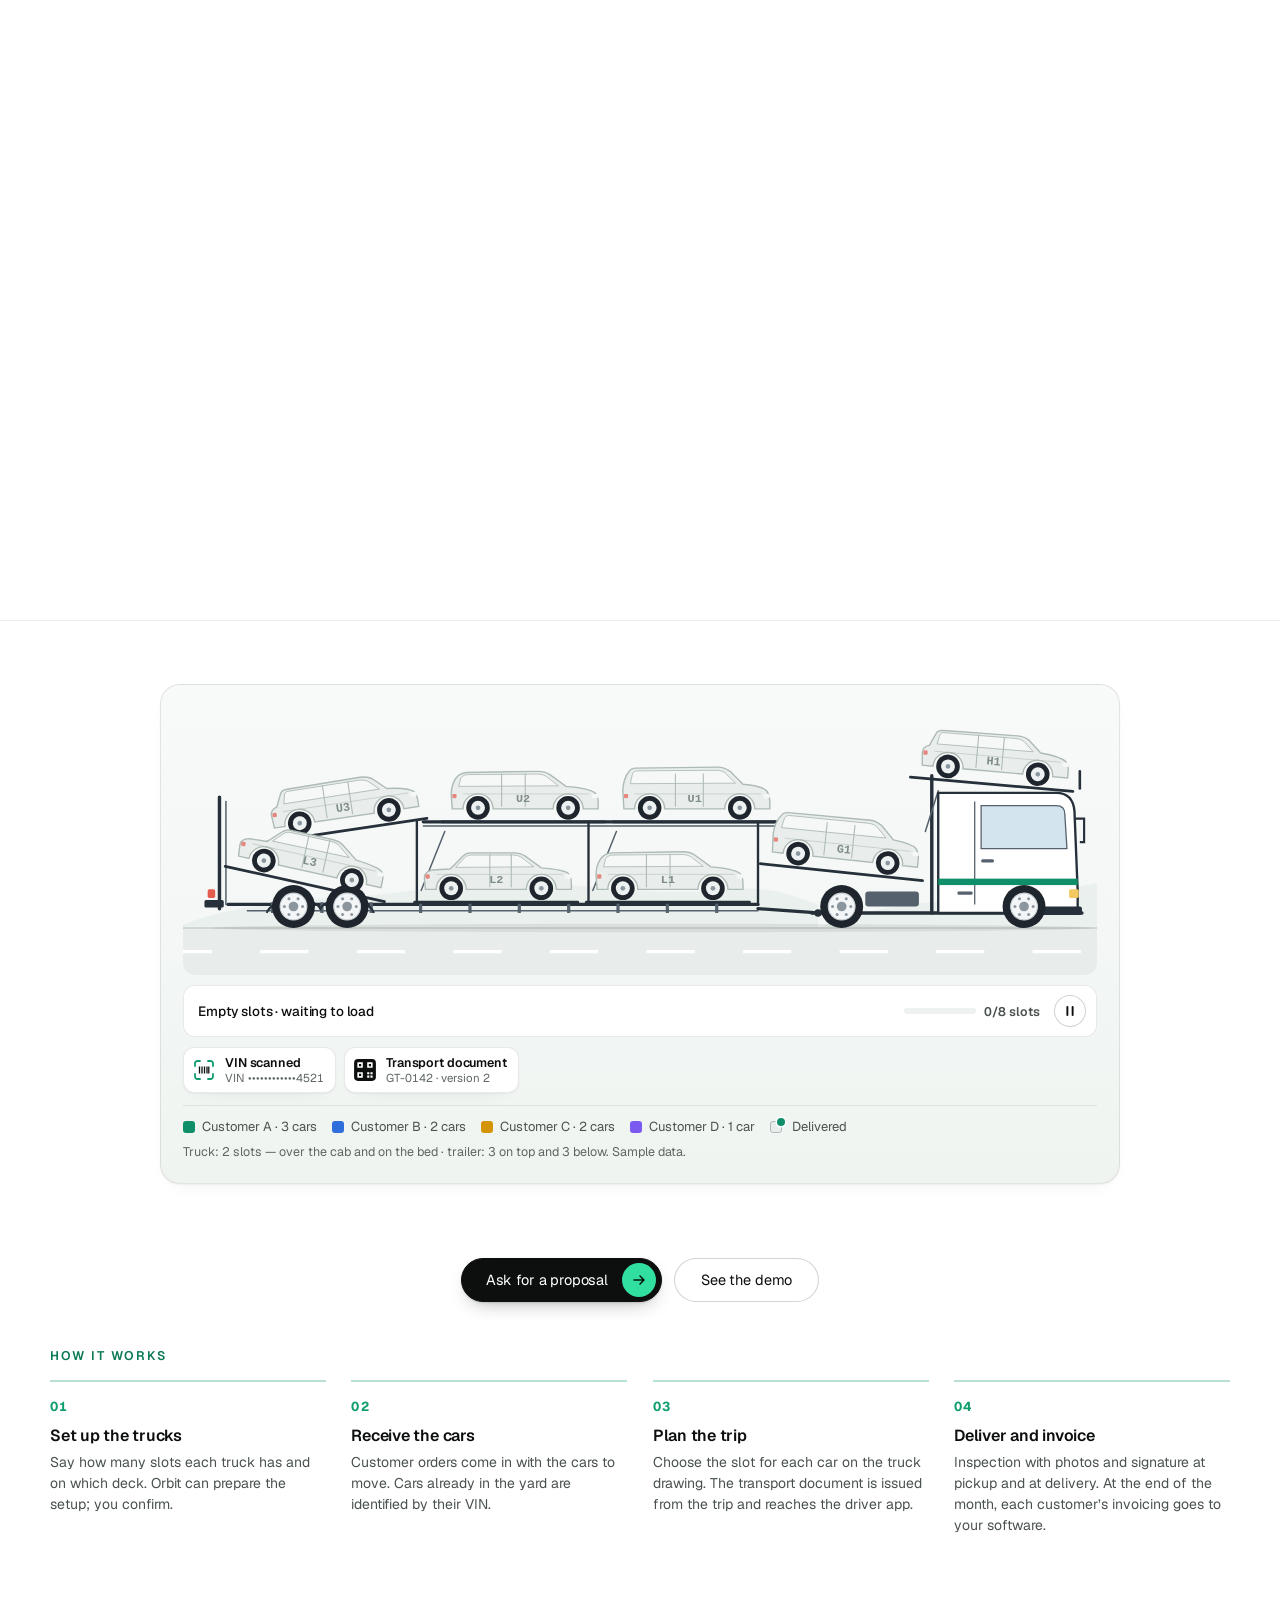
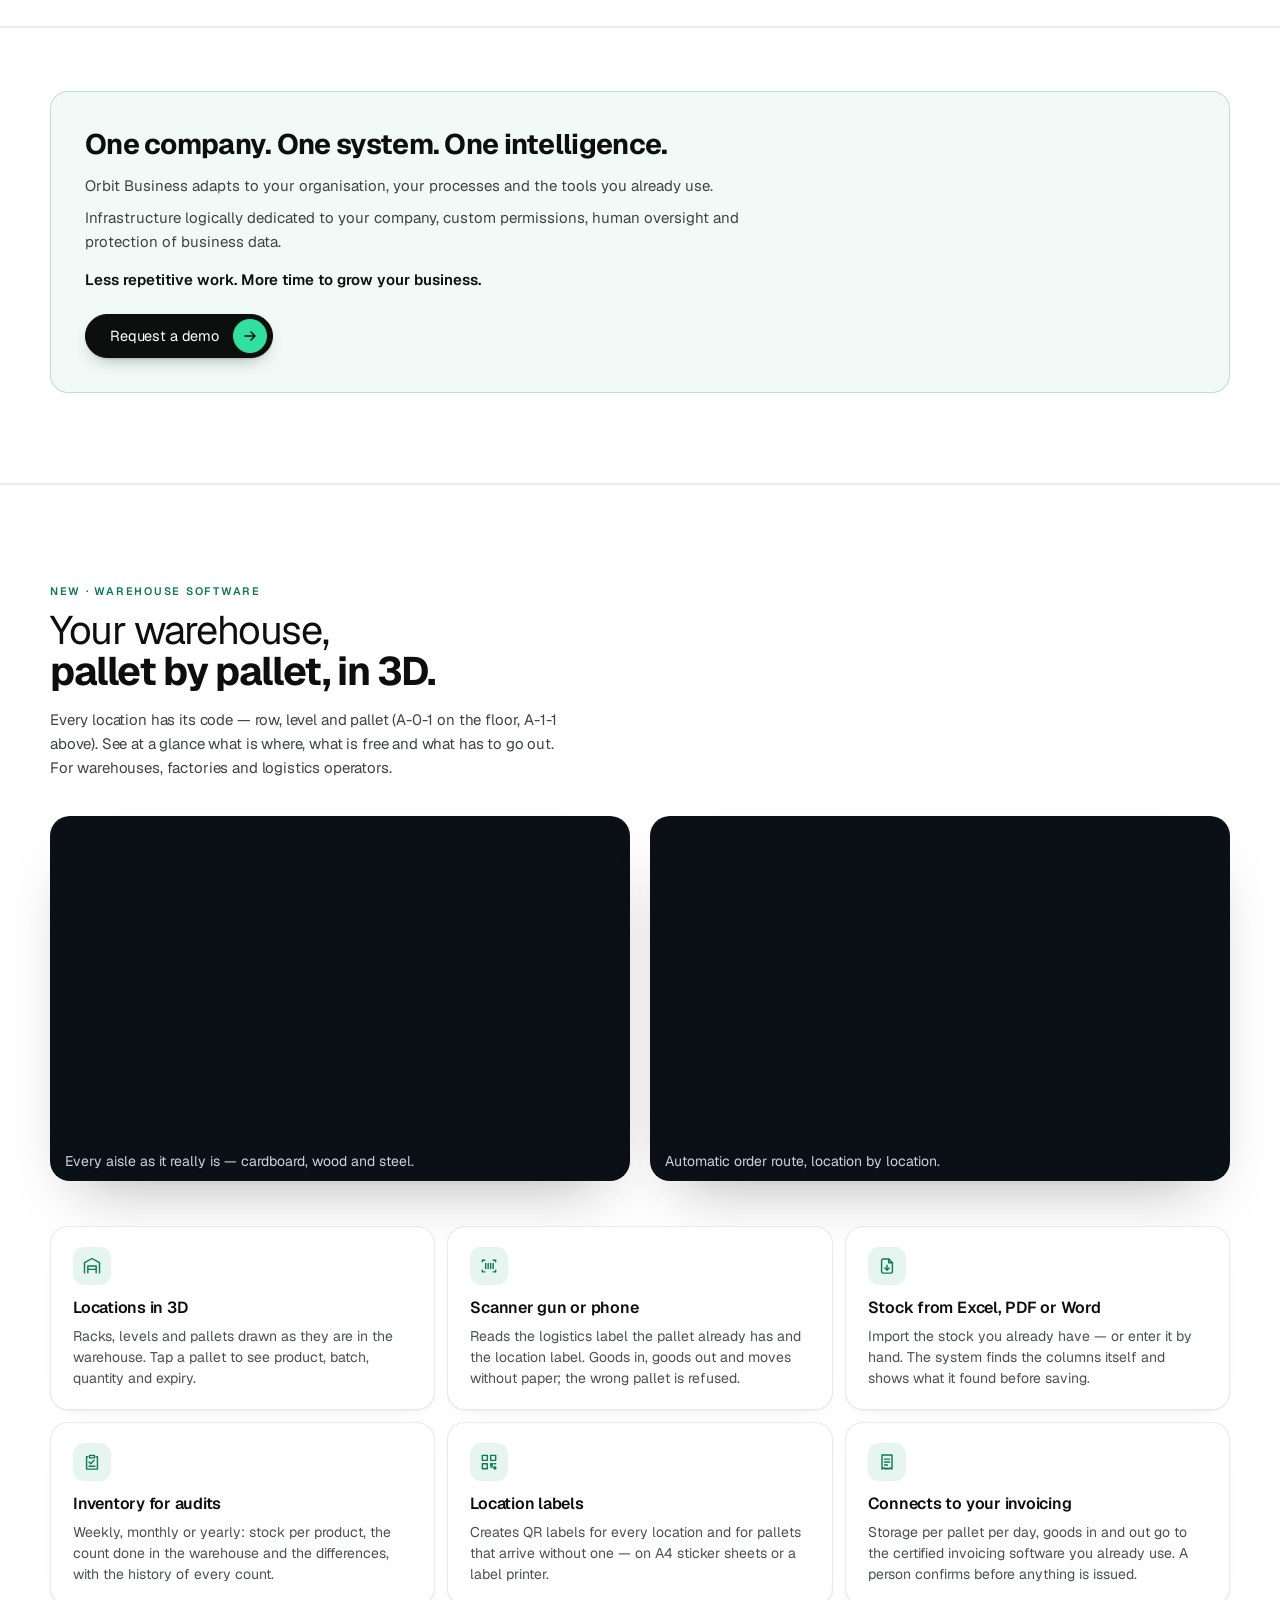
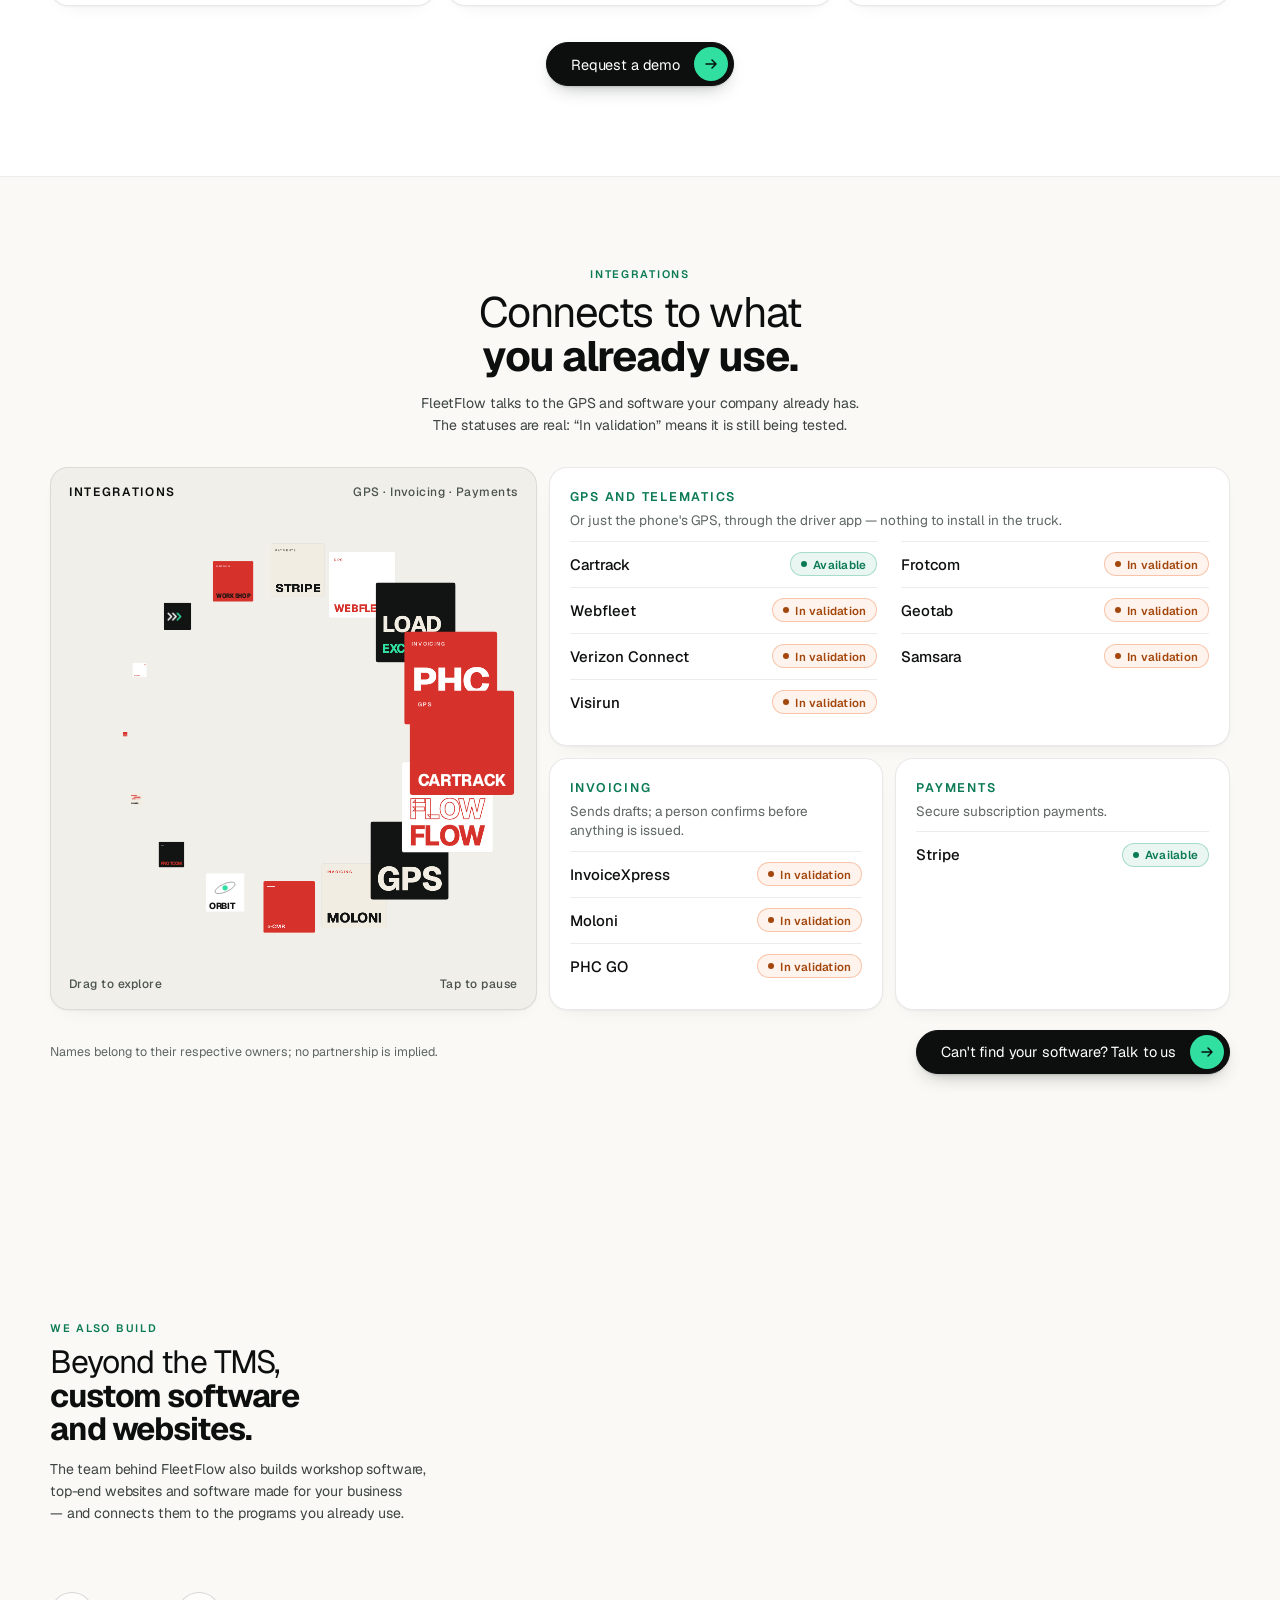
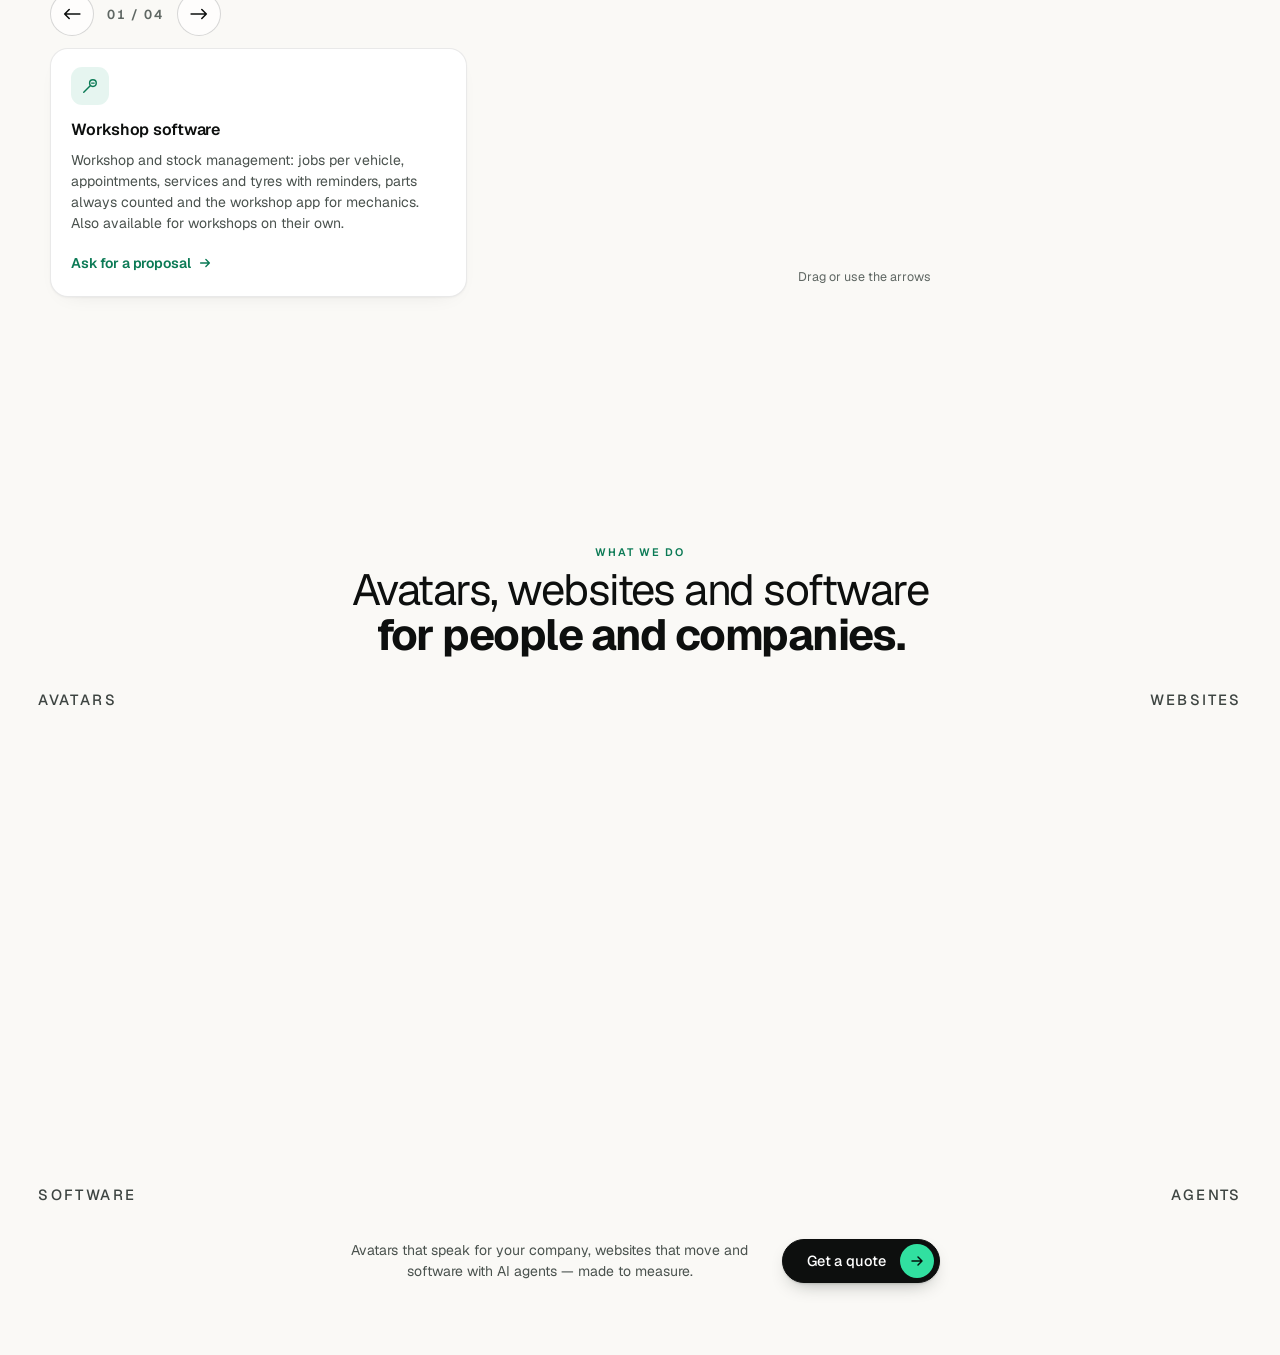
==== commit d94f0425: "Botão «Marcar demo (30 min)» no topo e nos módulos (HubSpot Meetings) — PT/EN/ES" ====
--- a/index.html
+++ b/index.html
@@ -107,6 +107,7 @@
             <svg width="16" height="16" viewBox="0 0 16 16"><path d="M3 8h10M9 4l4 4-4 4" fill="none" stroke="currentColor" stroke-width="1.5" stroke-linecap="round" stroke-linejoin="round" /></svg>
           </span>
         </a>
+        <a class="btn btn--outline" href="https://meetings-eu1.hubspot.com/fleetflow/demo-fleetflow-30-min" target="_blank" rel="noopener" data-i18n="btn.meet">Marcar demo (30 min)</a>
         <a class="btn btn--outline" href="https://app.fleetflow.systems/login" data-i18n="btn.signup">Criar conta</a>
       </div>
       <div
@@ -209,6 +210,7 @@
         <div class="info__actions">
           <button type="button" class="btn btn--glow" data-assistente="price"><span data-i18n="mod.ask">Quanto custa para a minha frota?</span><span class="btn__icon" aria-hidden="true"><svg width="16" height="16" viewBox="0 0 16 16"><path d="M3 8h10M9 4l4 4-4 4" fill="none" stroke="currentColor" stroke-width="1.5" stroke-linecap="round" stroke-linejoin="round" /></svg></span></button>
           <a class="btn btn--outline" href="https://app.fleetflow.systems/api/auth/demo-login?kind=full" data-i18n="btn.demo">Ver demonstração</a>
+          <a class="btn btn--outline" href="https://meetings-eu1.hubspot.com/fleetflow/demo-fleetflow-30-min" target="_blank" rel="noopener" data-i18n="btn.meet">Marcar demo (30 min)</a>
           <a class="btn btn--outline" href="https://app.fleetflow.systems" data-i18n="mod.signup">Criar conta</a>
         </div>
       </div>
@@ -563,7 +565,7 @@
         "lig.eyebrow":"Ligações","lig.title_muted":"Liga-se ao que","lig.title_strong":"já usas.","lig.lead":"A FleetFlow fala com o GPS e os programas que a tua empresa já tem. Os estados são reais: “Em validação” quer dizer que ainda está a ser testado.",
         "lig.gps":"GPS e telemática","lig.gps.note":"Ou só o GPS do telemóvel, pela app do motorista — sem instalar nada no camião.","lig.inv":"Faturação","lig.inv.note":"Envia rascunhos; uma pessoa confirma antes de emitir.","lig.pay":"Pagamentos","lig.pay.note":"Pagamento seguro das subscrições.",
         "lig.ok":"Disponível","srv.fold.aria":"Cartazes dos serviços. Arrasta para os lados ou usa as setas do teclado.","srv.fold.hint":"Arrasta ou usa as setas","srv.fold.prev":"Serviço anterior","srv.fold.next":"Serviço seguinte","mod.o.tl":"Módulos","mod.o.tr":"Planear · Transportar · Faturar","mod.o.aria":"Roda com os módulos da FleetFlow. Arrasta para os lados para rodar; Enter ou Espaço pausa; as setas esquerda e direita avançam.",
-        "btn.signup":"Criar conta","nav.services":"Serviços","lig.o.tl":"Ligações","lig.o.tr":"GPS · Faturação · Pagamentos","lig.o.bl":"Arrasta para explorar","lig.o.br":"Toca para pausar","lig.o.aria":"Roda com os programas a que a FleetFlow se liga. Arrasta para os lados para rodar; Enter ou Espaço pausa; as setas esquerda e direita avançam.","srv.eyebrow":"Também fazemos","srv.title_muted":"Além do TMS,","srv.title_strong":"software e sites à medida.","srv.lead":"A equipa que faz a FleetFlow também faz software de oficina, sites topo de gama e programas feitos para o teu negócio — e liga-os aos programas que já usas.","srv.ws.t":"Software de oficina","srv.ws.d":"Gestão da oficina e do stock: trabalhos por viatura, marcações, revisões e pneus com avisos, peças sempre contadas e a app da oficina para os mecânicos. Também existe só para oficinas.","srv.ws.cta":"Pedir proposta","srv.site.t":"Sites topo de gama com movimento","srv.site.d":"Sites animados e em 3D, como este: rápidos, em várias línguas e feitos à medida da tua marca.","srv.site.cta":"Pedir orçamento","srv.sw.t":"Software por medida","srv.sw.d":"Ferramentas internas, portais para clientes e agentes de IA que trabalham na tua operação, feitos para o teu negócio.","srv.sw.cta":"Pedir orçamento","srv.int.t":"Integrações","srv.int.d":"Ligamos a FleetFlow à faturação (InvoiceXpress, Moloni e PHC GO, em validação) e ao GPS (Cartrack disponível; outros em validação). Usas outro programa? Diz-nos qual.","srv.int.cta":"Falar de integrações","lig.val":"Em validação","lig.legal":"Os nomes pertencem aos respetivos donos; não implica parceria.","lig.cta":"Não encontras o teu programa? Fala connosco",
+        "btn.signup":"Criar conta","btn.meet":"Marcar demo (30 min)","nav.services":"Serviços","lig.o.tl":"Ligações","lig.o.tr":"GPS · Faturação · Pagamentos","lig.o.bl":"Arrasta para explorar","lig.o.br":"Toca para pausar","lig.o.aria":"Roda com os programas a que a FleetFlow se liga. Arrasta para os lados para rodar; Enter ou Espaço pausa; as setas esquerda e direita avançam.","srv.eyebrow":"Também fazemos","srv.title_muted":"Além do TMS,","srv.title_strong":"software e sites à medida.","srv.lead":"A equipa que faz a FleetFlow também faz software de oficina, sites topo de gama e programas feitos para o teu negócio — e liga-os aos programas que já usas.","srv.ws.t":"Software de oficina","srv.ws.d":"Gestão da oficina e do stock: trabalhos por viatura, marcações, revisões e pneus com avisos, peças sempre contadas e a app da oficina para os mecânicos. Também existe só para oficinas.","srv.ws.cta":"Pedir proposta","srv.site.t":"Sites topo de gama com movimento","srv.site.d":"Sites animados e em 3D, como este: rápidos, em várias línguas e feitos à medida da tua marca.","srv.site.cta":"Pedir orçamento","srv.sw.t":"Software por medida","srv.sw.d":"Ferramentas internas, portais para clientes e agentes de IA que trabalham na tua operação, feitos para o teu negócio.","srv.sw.cta":"Pedir orçamento","srv.int.t":"Integrações","srv.int.d":"Ligamos a FleetFlow à faturação (InvoiceXpress, Moloni e PHC GO, em validação) e ao GPS (Cartrack disponível; outros em validação). Usas outro programa? Diz-nos qual.","srv.int.cta":"Falar de integrações","lig.val":"Em validação","lig.legal":"Os nomes pertencem aos respetivos donos; não implica parceria.","lig.cta":"Não encontras o teu programa? Fala connosco",
         "nav.cars":"Veículos","cv.eyebrow":"Novo módulo · Transporte de veículos","cv.title_muted":"Transporte de veículos:","cv.title_strong":"cada carro no seu lugar.","cv.lead":"Para empresas de porta-automóveis. Tens a FleetFlow completa — planeador, cargas, apps, oficina, faturação e o Orbit — e uma área feita para transportar carros: cada motorista com o seu camião, cada carro com o seu cliente.","cv.cta":"Pedir proposta","cv.note":"Interesse: módulo Transporte de veículos (porta-automóveis).","cv.art.aria":"Desenho de um porta-automóveis: camião com 2 lugares, sobre a cabine e no estrado, e reboque com 6, 3 em cima e 3 em baixo. Na carga, cada carro acende com a cor do seu cliente; na entrega volta a apagar e fica com um visto verde.","cv.vin.t":"Número de quadro lido","cv.doc.t":"Guia de transporte","cv.doc.v":"GT-0142 · versão 2","cv.lg.a":"Cliente A · 3 carros","cv.lg.b":"Cliente B · 2 carros","cv.lg.c":"Cliente C · 2 carros","cv.lg.d":"Cliente D · 1 carro","cv.lg.done":"Entregue","cv.lg.decks":"Camião: 2 lugares — sobre a cabine e no estrado · reboque: 3 em cima e 3 em baixo. Dados de exemplo.","cv.rig.static":"Camião carregado · 8 carros de 4 clientes","cv.rig.empty":"Lugares vazios · à espera da carga","cv.rig.load":"A carregar · lugar {slot}","cv.rig.route":"Em rota · todos os lugares ocupados","cv.rig.unload":"A entregar · lugar {slot} · {n} de {t} entregues","cv.rig.done":"Viagem concluída · 8 carros entregues","cv.rig.occ":"{n}/{t} lugares","cv.rig.pause":"Pausar animação","cv.rig.play":"Continuar animação","cv.f1.t":"Planeamento por lugares","cv.f1.d":"Cada camião tem os seus lugares, no piso de cima e no de baixo. O gestor — ou o Orbit, a teu pedido — configura-os, e cada motorista fica com o seu camião.","cv.f2.t":"Viagens com o reboque desenhado","cv.f2.d":"Cada viagem mostra o camião desenhado com os carros por cima, pintados com a cor de cada cliente ou encomenda. Vê-se num relance o que vai e o que está livre.","cv.f3.t":"Guias digitais com QR e versão","cv.f3.d":"A guia de transporte sai da própria viagem, com código QR e número de versão, e fica na app do motorista. Se a viagem muda, sai a versão nova. Para internacional, CMR.","cv.f4.t":"Parque com leitura do número de quadro","cv.f4.d":"O stock do parque sempre à vista. O número de quadro (VIN) lê-se com o telemóvel, sem copiar 17 caracteres à mão.","cv.f5.t":"Inspeção com fotos e assinatura","cv.f5.d":"Na recolha e na entrega, o motorista tira fotos, marca os danos no desenho do carro e recolhe a assinatura. Fica tudo guardado na viagem.","cv.f6.t":"Faturação mensal por cliente","cv.f6.d":"No fim do mês, os carros transportados juntam-se por cliente e seguem para o programa de faturação certificado que já usas. Uma pessoa confirma antes de emitir.","cv.how":"Como funciona","cv.s1.t":"Configura os camiões","cv.s1.d":"Diz quantos lugares tem cada camião e em que piso. O Orbit pode preparar a configuração; tu confirmas.","cv.s2.t":"Recebe os carros","cv.s2.d":"As encomendas dos clientes entram com os carros a transportar. Os que já estão no parque são lidos pelo número de quadro.","cv.s3.t":"Planeia a viagem","cv.s3.d":"Escolhes o lugar de cada carro no desenho do camião. A guia de transporte sai da viagem e chega à app do motorista.","cv.s4.t":"Entrega e fatura","cv.s4.d":"Inspeção com fotos e assinatura na recolha e na entrega. No fim do mês, a faturação de cada cliente segue para o teu programa.","nav.office":"Business","nav.wh":"Armazéns","wh.eyebrow":"Novo · Software para armazéns","wh.title_muted":"O seu armazém,","wh.title_strong":"palete a palete, em 3D.","wh.lead":"Cada posição com o seu código — fila, andar e palete (A-0-1 no chão, A-1-1 por cima). Vê-se num relance o que está onde, o que está livre e o que tem de sair. Para armazéns, fábricas e operadores logísticos.","wh.img":"Corredor do armazém em 3D: estantes azuis e vermelhas cheias de caixas de cartão, um empilhador ao fundo.","wh.img2":"Rota automática de picking: um caminho iluminado no chão leva o empilhador às três posições do pedido.","wh.cap1":"Cada corredor como ele é — cartão, madeira e aço.","wh.cap2":"Rota automática do pedido, posição a posição.","wh.cta":"Pedir demonstração","wh.note":"Interesse: Software para armazéns (stock por posição, leitor, inventário).","wh.f1.t":"Posições em 3D","wh.f1.d":"Estantes, andares e paletes desenhados como estão no armazém. Toca numa palete e vês produto, lote, quantidade e validade.","wh.f2.t":"Leitor com pistola ou telemóvel","wh.f2.d":"Lê a etiqueta logística que a palete já traz e a etiqueta da posição. Entrada, saída e mudança de sítio sem papel; a palete errada é recusada.","wh.f3.t":"Stock de Excel, PDF ou Word","wh.f3.d":"Importa o stock que já tem — ou mete-o à mão. O sistema encontra as colunas sozinho e mostra o que encontrou antes de gravar.","wh.f4.t":"Inventário para auditoria","wh.f4.d":"Semanal, mensal ou anual: o stock por produto, a contagem feita no armazém e as diferenças, com o histórico de cada contagem.","wh.f5.t":"Etiquetas das posições","wh.f5.d":"Gera as etiquetas QR de cada posição e das paletes que chegam sem etiqueta — em folhas A4 de autocolantes ou na impressora de etiquetas.","wh.f6.t":"Liga à sua faturação","wh.f6.d":"Armazenagem por palete e por dia, entradas e saídas seguem para o programa de faturação certificado que já usa. Uma pessoa confirma antes de emitir.","stk.aria":"Novidades","stk.e1":"Novo módulo · Transporte de veículos","stk.e2":"Novo · Orbit Business","stk.go":"Ver","of.eyebrow":"Conheça o Orbit Business","of.title_muted":"A inteligência artificial","of.title_strong":"que trabalha com a sua empresa.","of.lead":"Um agente de inteligência artificial personalizado para a sua organização, concebido para automatizar tarefas administrativas, organizar informação e simplificar os processos diários de cada departamento.","of.cta":"Solicite uma demonstração","of.note":"Interesse: Orbit Business (agente de IA para a empresa).","of.f1.t":"Gestão inteligente de emails","of.f1.d":"Interpretação de pedidos, classificação de mensagens, extração de informação e preparação de respostas.","of.f2.t":"Gestão documental","of.f2.d":"Importação, leitura, classificação e organização de documentos, PDFs, folhas Excel e anexos.","of.f3.t":"Automação financeira","of.f3.d":"Preparação de dados para faturação, organização de despesas e integração com sistemas de gestão compatíveis.","of.f4.t":"Gestão de equipas","of.f4.d":"Registo de horários, folhas de horas, organização de tarefas e acompanhamento da atividade dos colaboradores.","of.f5.t":"Relatórios inteligentes","of.f5.d":"Relatórios personalizados por departamento, indicadores de desempenho e resumos para a administração.","of.f6.t":"Inteligência empresarial","of.f6.d":"Um agente que conhece os processos, documentos e regras da sua organização, ajudando as equipas a trabalhar de forma mais eficiente.","of.close.t":"Uma empresa. Um sistema. Uma inteligência.","of.close.d1":"O Orbit Business adapta-se à sua organização, aos seus processos e às ferramentas que já utiliza.","of.close.d2":"Infraestrutura dedicada logicamente à sua empresa, permissões personalizadas, supervisão humana e proteção dos dados empresariais.","of.close.d3":"Menos trabalho repetitivo. Mais tempo para fazer crescer o seu negócio.",
         _title:"FleetFlow — Software e IA que movem o mundo real", _desc:"Software para transporte, oficina e qualquer negócio, com o agente de IA Orbit. Entra na plataforma." },
       en:{ "nav.home":"Home","nav.platform":"Platform","nav.login":"Sign in","btn.platform":"Open the platform","btn.demo":"See the demo",
@@ -597,7 +599,7 @@
         "lig.eyebrow":"Integrations","lig.title_muted":"Connects to what","lig.title_strong":"you already use.","lig.lead":"FleetFlow talks to the GPS and software your company already has. The statuses are real: “In validation” means it is still being tested.",
         "lig.gps":"GPS and telematics","lig.gps.note":"Or just the phone's GPS, through the driver app — nothing to install in the truck.","lig.inv":"Invoicing","lig.inv.note":"Sends drafts; a person confirms before anything is issued.","lig.pay":"Payments","lig.pay.note":"Secure subscription payments.",
         "lig.ok":"Available","srv.fold.aria":"Service posters. Drag sideways or use the arrow keys.","srv.fold.hint":"Drag or use the arrows","srv.fold.prev":"Previous service","srv.fold.next":"Next service","mod.o.tl":"Modules","mod.o.tr":"Plan · Deliver · Invoice","mod.o.aria":"Wheel of the FleetFlow modules. Drag sideways to turn it; Enter or Space pauses; the left and right arrow keys step.",
-        "btn.signup":"Create account","nav.services":"Services","lig.o.tl":"Integrations","lig.o.tr":"GPS · Invoicing · Payments","lig.o.bl":"Drag to explore","lig.o.br":"Tap to pause","lig.o.aria":"Wheel of the software FleetFlow connects to. Drag sideways to turn it; Enter or Space pauses; the left and right arrow keys step.","srv.eyebrow":"We also build","srv.title_muted":"Beyond the TMS,","srv.title_strong":"custom software and websites.","srv.lead":"The team behind FleetFlow also builds workshop software, top-end websites and software made for your business — and connects them to the programs you already use.","srv.ws.t":"Workshop software","srv.ws.d":"Workshop and stock management: jobs per vehicle, appointments, services and tyres with reminders, parts always counted and the workshop app for mechanics. Also available for workshops on their own.","srv.ws.cta":"Ask for a proposal","srv.site.t":"Top-end websites with motion","srv.site.d":"Animated and 3D websites, like this one: fast, multilingual and made to fit your brand.","srv.site.cta":"Get a quote","srv.sw.t":"Custom software","srv.sw.d":"Internal tools, customer portals and AI agents that work inside your operation, built for your business.","srv.sw.cta":"Get a quote","srv.int.t":"Integrations","srv.int.d":"We connect FleetFlow to invoicing (InvoiceXpress, Moloni and PHC GO, in validation) and to GPS (Cartrack available; others in validation). Using other software? Tell us which.","srv.int.cta":"Talk about integrations","lig.val":"In validation","lig.legal":"Names belong to their respective owners; no partnership is implied.","lig.cta":"Can't find your software? Talk to us",
+        "btn.signup":"Create account","btn.meet":"Book a demo (30 min)","nav.services":"Services","lig.o.tl":"Integrations","lig.o.tr":"GPS · Invoicing · Payments","lig.o.bl":"Drag to explore","lig.o.br":"Tap to pause","lig.o.aria":"Wheel of the software FleetFlow connects to. Drag sideways to turn it; Enter or Space pauses; the left and right arrow keys step.","srv.eyebrow":"We also build","srv.title_muted":"Beyond the TMS,","srv.title_strong":"custom software and websites.","srv.lead":"The team behind FleetFlow also builds workshop software, top-end websites and software made for your business — and connects them to the programs you already use.","srv.ws.t":"Workshop software","srv.ws.d":"Workshop and stock management: jobs per vehicle, appointments, services and tyres with reminders, parts always counted and the workshop app for mechanics. Also available for workshops on their own.","srv.ws.cta":"Ask for a proposal","srv.site.t":"Top-end websites with motion","srv.site.d":"Animated and 3D websites, like this one: fast, multilingual and made to fit your brand.","srv.site.cta":"Get a quote","srv.sw.t":"Custom software","srv.sw.d":"Internal tools, customer portals and AI agents that work inside your operation, built for your business.","srv.sw.cta":"Get a quote","srv.int.t":"Integrations","srv.int.d":"We connect FleetFlow to invoicing (InvoiceXpress, Moloni and PHC GO, in validation) and to GPS (Cartrack available; others in validation). Using other software? Tell us which.","srv.int.cta":"Talk about integrations","lig.val":"In validation","lig.legal":"Names belong to their respective owners; no partnership is implied.","lig.cta":"Can't find your software? Talk to us",
         "nav.cars":"Car transport","cv.eyebrow":"New module · Vehicle transport","cv.title_muted":"Vehicle transport:","cv.title_strong":"every car in its place.","cv.lead":"For car-carrier companies. You get the full FleetFlow — planner, loads, apps, workshop, invoicing and Orbit — plus an area built for moving cars: every driver with their own truck, every car with its customer.","cv.cta":"Ask for a proposal","cv.note":"Interested in: Vehicle transport module (car carriers).","cv.art.aria":"Drawing of a car carrier: a truck with 2 slots, over the cab and on the bed, and a trailer with 6, 3 on top and 3 below. When loading, each car lights up in its customer’s colour; on delivery it goes dark again and gets a green tick.","cv.vin.t":"VIN scanned","cv.doc.t":"Transport document","cv.doc.v":"GT-0142 · version 2","cv.lg.a":"Customer A · 3 cars","cv.lg.b":"Customer B · 2 cars","cv.lg.c":"Customer C · 2 cars","cv.lg.d":"Customer D · 1 car","cv.lg.done":"Delivered","cv.lg.decks":"Truck: 2 slots — over the cab and on the bed · trailer: 3 on top and 3 below. Sample data.","cv.rig.static":"Truck loaded · 8 cars from 4 customers","cv.rig.empty":"Empty slots · waiting to load","cv.rig.load":"Loading · slot {slot}","cv.rig.route":"On the road · every slot taken","cv.rig.unload":"Delivering · slot {slot} · {n} of {t} delivered","cv.rig.done":"Trip complete · 8 cars delivered","cv.rig.occ":"{n}/{t} slots","cv.rig.pause":"Pause animation","cv.rig.play":"Play animation","cv.f1.t":"Slot-based planning","cv.f1.d":"Every truck has its own slots, on the upper and the lower deck. The manager — or Orbit, when you ask — sets them up, and each driver keeps their own truck.","cv.f2.t":"Trips with the trailer drawn","cv.f2.d":"Every trip shows the truck drawn with the cars on top, coloured by customer or order. You see at a glance what is loaded and what is free.","cv.f3.t":"Digital documents with QR and version","cv.f3.d":"The transport document is issued from the trip itself, with a QR code and a version number, and it is in the driver app. If the trip changes, a new version is issued. CMR for international.","cv.f4.t":"Yard stock with VIN reading","cv.f4.d":"Yard stock always in view. The VIN is read with a phone, with no copying 17 characters by hand.","cv.f5.t":"Inspection with photos and signature","cv.f5.d":"At pickup and at delivery the driver takes photos, marks damage on the car drawing and collects a signature. Everything is kept with the trip.","cv.f6.t":"Monthly invoicing per customer","cv.f6.d":"At the end of the month, the cars moved are grouped per customer and sent to the certified invoicing software you already use. A person confirms before anything is issued.","cv.how":"How it works","cv.s1.t":"Set up the trucks","cv.s1.d":"Say how many slots each truck has and on which deck. Orbit can prepare the setup; you confirm.","cv.s2.t":"Receive the cars","cv.s2.d":"Customer orders come in with the cars to move. Cars already in the yard are identified by their VIN.","cv.s3.t":"Plan the trip","cv.s3.d":"Choose the slot for each car on the truck drawing. The transport document is issued from the trip and reaches the driver app.","cv.s4.t":"Deliver and invoice","cv.s4.d":"Inspection with photos and signature at pickup and at delivery. At the end of the month, each customer’s invoicing goes to your software.","nav.office":"Business","nav.wh":"Warehouses","wh.eyebrow":"New · Warehouse software","wh.title_muted":"Your warehouse,","wh.title_strong":"pallet by pallet, in 3D.","wh.lead":"Every location has its code — row, level and pallet (A-0-1 on the floor, A-1-1 above). See at a glance what is where, what is free and what has to go out. For warehouses, factories and logistics operators.","wh.img":"3D warehouse aisle: blue and red racks full of cardboard boxes, a forklift at the end.","wh.img2":"Automatic picking route: a lit path on the floor takes the forklift to the order's three locations.","wh.cap1":"Every aisle as it really is — cardboard, wood and steel.","wh.cap2":"Automatic order route, location by location.","wh.cta":"Request a demo","wh.note":"Interested in: Warehouse software (stock by location, scanner, inventory).","wh.f1.t":"Locations in 3D","wh.f1.d":"Racks, levels and pallets drawn as they are in the warehouse. Tap a pallet to see product, batch, quantity and expiry.","wh.f2.t":"Scanner gun or phone","wh.f2.d":"Reads the logistics label the pallet already has and the location label. Goods in, goods out and moves without paper; the wrong pallet is refused.","wh.f3.t":"Stock from Excel, PDF or Word","wh.f3.d":"Import the stock you already have — or enter it by hand. The system finds the columns itself and shows what it found before saving.","wh.f4.t":"Inventory for audits","wh.f4.d":"Weekly, monthly or yearly: stock per product, the count done in the warehouse and the differences, with the history of every count.","wh.f5.t":"Location labels","wh.f5.d":"Creates QR labels for every location and for pallets that arrive without one — on A4 sticker sheets or a label printer.","wh.f6.t":"Connects to your invoicing","wh.f6.d":"Storage per pallet per day, goods in and out go to the certified invoicing software you already use. A person confirms before anything is issued.","stk.aria":"What’s new","stk.e1":"New module · Vehicle transport","stk.e2":"New · Orbit Business","stk.go":"See","of.eyebrow":"Meet Orbit Business","of.title_muted":"The artificial intelligence","of.title_strong":"that works with your company.","of.lead":"A custom artificial intelligence agent for your organisation, designed to automate administrative tasks, organise information and simplify the daily processes of every department.","of.cta":"Request a demo","of.note":"Interested in: Orbit Business (AI agent for the company).","of.f1.t":"Smart email management","of.f1.d":"Understanding requests, sorting messages, extracting information and drafting replies.","of.f2.t":"Document management","of.f2.d":"Importing, reading, classifying and organising documents, PDFs, Excel sheets and attachments.","of.f3.t":"Finance automation","of.f3.d":"Preparing invoicing data, organising expenses and integrating with compatible management systems.","of.f4.t":"Team management","of.f4.d":"Time records, timesheets, task organisation and tracking of staff activity.","of.f5.t":"Smart reports","of.f5.d":"Custom reports per department, performance indicators and summaries for management.","of.f6.t":"Business intelligence","of.f6.d":"An agent that knows your organisation’s processes, documents and rules, helping teams work more efficiently.","of.close.t":"One company. One system. One intelligence.","of.close.d1":"Orbit Business adapts to your organisation, your processes and the tools you already use.","of.close.d2":"Infrastructure logically dedicated to your company, custom permissions, human oversight and protection of business data.","of.close.d3":"Less repetitive work. More time to grow your business.",
         _title:"FleetFlow — Software and AI that move the real world", _desc:"Software for transport, workshop and any business, powered by the Orbit AI agent." },
       es:{ "nav.home":"Inicio","nav.platform":"Plataforma","nav.login":"Acceder","btn.platform":"Entrar en la plataforma","btn.demo":"Ver la demostración",
@@ -631,7 +633,7 @@
         "lig.eyebrow":"Conexiones","lig.title_muted":"Se conecta a lo que","lig.title_strong":"ya usas.","lig.lead":"FleetFlow habla con el GPS y los programas que tu empresa ya tiene. Los estados son reales: “En validación” significa que aún se está probando.",
         "lig.gps":"GPS y telemática","lig.gps.note":"O solo el GPS del móvil, con la app del conductor — sin instalar nada en el camión.","lig.inv":"Facturación","lig.inv.note":"Envía borradores; una persona confirma antes de emitir.","lig.pay":"Pagos","lig.pay.note":"Pago seguro de las suscripciones.",
         "lig.ok":"Disponible","srv.fold.aria":"Carteles de los servicios. Arrastra hacia los lados o usa las flechas del teclado.","srv.fold.hint":"Arrastra o usa las flechas","srv.fold.prev":"Servicio anterior","srv.fold.next":"Servicio siguiente","mod.o.tl":"Módulos","mod.o.tr":"Planificar · Transportar · Facturar","mod.o.aria":"Rueda con los módulos de FleetFlow. Arrastra hacia los lados para girarla; Enter o Espacio pausa; las flechas izquierda y derecha avanzan.",
-        "btn.signup":"Crear cuenta","nav.services":"Servicios","lig.o.tl":"Conexiones","lig.o.tr":"GPS · Facturación · Pagos","lig.o.bl":"Arrastra para explorar","lig.o.br":"Toca para pausar","lig.o.aria":"Rueda con los programas a los que FleetFlow se conecta. Arrastra hacia los lados para girarla; Enter o Espacio pausa; las flechas izquierda y derecha avanzan.","srv.eyebrow":"También hacemos","srv.title_muted":"Además del TMS,","srv.title_strong":"software y webs a medida.","srv.lead":"El equipo que hace FleetFlow también hace software de taller, webs de gama alta y programas hechos para tu negocio — y los conecta con los programas que ya usas.","srv.ws.t":"Software de taller","srv.ws.d":"Gestión del taller y del stock: trabajos por vehículo, citas, revisiones y neumáticos con avisos, piezas siempre contadas y la app del taller para los mecánicos. También existe solo para talleres.","srv.ws.cta":"Pedir propuesta","srv.site.t":"Webs de gama alta con movimiento","srv.site.d":"Webs animadas y en 3D, como esta: rápidas, en varios idiomas y hechas a la medida de tu marca.","srv.site.cta":"Pedir presupuesto","srv.sw.t":"Software a medida","srv.sw.d":"Herramientas internas, portales para clientes y agentes de IA que trabajan en tu operación, hechos para tu negocio.","srv.sw.cta":"Pedir presupuesto","srv.int.t":"Integraciones","srv.int.d":"Conectamos FleetFlow con la facturación (InvoiceXpress, Moloni y PHC GO, en validación) y con el GPS (Cartrack disponible; otros en validación). ¿Usas otro programa? Dinos cuál.","srv.int.cta":"Hablar de integraciones","lig.val":"En validación","lig.legal":"Los nombres pertenecen a sus respectivos dueños; no implica colaboración.","lig.cta":"¿No encuentras tu programa? Habla con nosotros",
+        "btn.signup":"Crear cuenta","btn.meet":"Reservar demo (30 min)","nav.services":"Servicios","lig.o.tl":"Conexiones","lig.o.tr":"GPS · Facturación · Pagos","lig.o.bl":"Arrastra para explorar","lig.o.br":"Toca para pausar","lig.o.aria":"Rueda con los programas a los que FleetFlow se conecta. Arrastra hacia los lados para girarla; Enter o Espacio pausa; las flechas izquierda y derecha avanzan.","srv.eyebrow":"También hacemos","srv.title_muted":"Además del TMS,","srv.title_strong":"software y webs a medida.","srv.lead":"El equipo que hace FleetFlow también hace software de taller, webs de gama alta y programas hechos para tu negocio — y los conecta con los programas que ya usas.","srv.ws.t":"Software de taller","srv.ws.d":"Gestión del taller y del stock: trabajos por vehículo, citas, revisiones y neumáticos con avisos, piezas siempre contadas y la app del taller para los mecánicos. También existe solo para talleres.","srv.ws.cta":"Pedir propuesta","srv.site.t":"Webs de gama alta con movimiento","srv.site.d":"Webs animadas y en 3D, como esta: rápidas, en varios idiomas y hechas a la medida de tu marca.","srv.site.cta":"Pedir presupuesto","srv.sw.t":"Software a medida","srv.sw.d":"Herramientas internas, portales para clientes y agentes de IA que trabajan en tu operación, hechos para tu negocio.","srv.sw.cta":"Pedir presupuesto","srv.int.t":"Integraciones","srv.int.d":"Conectamos FleetFlow con la facturación (InvoiceXpress, Moloni y PHC GO, en validación) y con el GPS (Cartrack disponible; otros en validación). ¿Usas otro programa? Dinos cuál.","srv.int.cta":"Hablar de integraciones","lig.val":"En validación","lig.legal":"Los nombres pertenecen a sus respectivos dueños; no implica colaboración.","lig.cta":"¿No encuentras tu programa? Habla con nosotros",
         "nav.cars":"Vehículos","cv.eyebrow":"Nuevo módulo · Transporte de vehículos","cv.title_muted":"Transporte de vehículos:","cv.title_strong":"cada coche en su sitio.","cv.lead":"Para empresas de portavehículos. Tienes FleetFlow completa — planificador, cargas, apps, taller, facturación y Orbit — y un área hecha para transportar coches: cada conductor con su camión, cada coche con su cliente.","cv.cta":"Pedir propuesta","cv.note":"Interés: módulo Transporte de vehículos (portavehículos).","cv.art.aria":"Dibujo de un portavehículos: camión con 2 plazas, sobre la cabina y en la plataforma, y remolque con 6, 3 arriba y 3 abajo. En la carga, cada coche se enciende con el color de su cliente; en la entrega se apaga y queda con una marca verde.","cv.vin.t":"Número de bastidor leído","cv.doc.t":"Documento de control","cv.doc.v":"GT-0142 · versión 2","cv.lg.a":"Cliente A · 3 coches","cv.lg.b":"Cliente B · 2 coches","cv.lg.c":"Cliente C · 2 coches","cv.lg.d":"Cliente D · 1 coche","cv.lg.done":"Entregado","cv.lg.decks":"Camión: 2 plazas — sobre la cabina y en la plataforma · remolque: 3 arriba y 3 abajo. Datos de ejemplo.","cv.rig.static":"Camión cargado · 8 coches de 4 clientes","cv.rig.empty":"Plazas vacías · esperando la carga","cv.rig.load":"Cargando · plaza {slot}","cv.rig.route":"En ruta · todas las plazas ocupadas","cv.rig.unload":"Entregando · plaza {slot} · {n} de {t} entregados","cv.rig.done":"Viaje terminado · 8 coches entregados","cv.rig.occ":"{n}/{t} plazas","cv.rig.pause":"Pausar animación","cv.rig.play":"Reanudar animación","cv.f1.t":"Planificación por plazas","cv.f1.d":"Cada camión tiene sus plazas, en el piso de arriba y en el de abajo. El gestor — u Orbit, si se lo pides — las configura, y cada conductor tiene su camión.","cv.f2.t":"Viajes con el remolque dibujado","cv.f2.d":"Cada viaje muestra el camión dibujado con los coches encima, pintados con el color de cada cliente o pedido. Se ve de un vistazo qué va y qué está libre.","cv.f3.t":"Documentos digitales con QR y versión","cv.f3.d":"El documento de control sale del propio viaje, con código QR y número de versión, y queda en la app del conductor. Si el viaje cambia, sale la versión nueva. Para internacional, CMR.","cv.f4.t":"Campa con lectura del número de bastidor","cv.f4.d":"El stock de la campa siempre a la vista. El número de bastidor (VIN) se lee con el móvil, sin copiar 17 caracteres a mano.","cv.f5.t":"Inspección con fotos y firma","cv.f5.d":"En la recogida y en la entrega, el conductor hace fotos, marca los daños en el dibujo del coche y recoge la firma. Todo queda guardado en el viaje.","cv.f6.t":"Facturación mensual por cliente","cv.f6.d":"A final de mes, los coches transportados se agrupan por cliente y van al programa de facturación certificado que ya usas. Una persona confirma antes de emitir.","cv.how":"Cómo funciona","cv.s1.t":"Configura los camiones","cv.s1.d":"Indica cuántas plazas tiene cada camión y en qué piso. Orbit puede preparar la configuración; tú confirmas.","cv.s2.t":"Recibe los coches","cv.s2.d":"Los pedidos de los clientes entran con los coches a transportar. Los que ya están en la campa se identifican por el número de bastidor.","cv.s3.t":"Planifica el viaje","cv.s3.d":"Eliges la plaza de cada coche en el dibujo del camión. El documento de control sale del viaje y llega a la app del conductor.","cv.s4.t":"Entrega y factura","cv.s4.d":"Inspección con fotos y firma en la recogida y en la entrega. A final de mes, la facturación de cada cliente va a tu programa.","nav.office":"Business","nav.wh":"Almacenes","wh.eyebrow":"Nuevo · Software para almacenes","wh.title_muted":"Su almacén,","wh.title_strong":"palé a palé, en 3D.","wh.lead":"Cada ubicación con su código — fila, nivel y palé (A-0-1 en el suelo, A-1-1 encima). Se ve de un vistazo qué está dónde, qué está libre y qué tiene que salir. Para almacenes, fábricas y operadores logísticos.","wh.img":"Pasillo del almacén en 3D: estanterías azules y rojas llenas de cajas de cartón, una carretilla al fondo.","wh.img2":"Ruta automática de picking: un camino iluminado en el suelo lleva la carretilla a las tres ubicaciones del pedido.","wh.cap1":"Cada pasillo como es — cartón, madera y acero.","wh.cap2":"Ruta automática del pedido, ubicación a ubicación.","wh.cta":"Pedir demostración","wh.note":"Interés: Software para almacenes (stock por ubicación, lector, inventario).","wh.f1.t":"Ubicaciones en 3D","wh.f1.d":"Estanterías, niveles y palés dibujados como están en el almacén. Toca un palé y ves producto, lote, cantidad y caducidad.","wh.f2.t":"Lector con pistola o móvil","wh.f2.d":"Lee la etiqueta logística que el palé ya trae y la etiqueta de la ubicación. Entradas, salidas y cambios sin papel; el palé equivocado se rechaza.","wh.f3.t":"Stock desde Excel, PDF o Word","wh.f3.d":"Importa el stock que ya tiene — o lo introduce a mano. El sistema encuentra las columnas solo y enseña lo que encontró antes de guardar.","wh.f4.t":"Inventario para auditoría","wh.f4.d":"Semanal, mensual o anual: el stock por producto, el recuento hecho en el almacén y las diferencias, con el historial de cada recuento.","wh.f5.t":"Etiquetas de ubicaciones","wh.f5.d":"Genera las etiquetas QR de cada ubicación y de los palés que llegan sin etiqueta — en hojas A4 de adhesivos o en la impresora de etiquetas.","wh.f6.t":"Conecta con su facturación","wh.f6.d":"Almacenaje por palé y por día, entradas y salidas van al programa de facturación certificado que ya usa. Una persona confirma antes de emitir.","stk.aria":"Novedades","stk.e1":"Nuevo módulo · Transporte de vehículos","stk.e2":"Nuevo · Orbit Business","stk.go":"Ver","of.eyebrow":"Conozca Orbit Business","of.title_muted":"La inteligencia artificial","of.title_strong":"que trabaja con su empresa.","of.lead":"Un agente de inteligencia artificial personalizado para su organización, diseñado para automatizar tareas administrativas, organizar la información y simplificar los procesos diarios de cada departamento.","of.cta":"Solicite una demostración","of.note":"Interés: Orbit Business (agente de IA para la empresa).","of.f1.t":"Gestión inteligente de emails","of.f1.d":"Interpretación de pedidos, clasificación de mensajes, extracción de información y preparación de respuestas.","of.f2.t":"Gestión documental","of.f2.d":"Importación, lectura, clasificación y organización de documentos, PDFs, hojas Excel y adjuntos.","of.f3.t":"Automatización financiera","of.f3.d":"Preparación de datos para facturación, organización de gastos e integración con sistemas de gestión compatibles.","of.f4.t":"Gestión de equipos","of.f4.d":"Registro de horarios, hojas de horas, organización de tareas y seguimiento de la actividad de los colaboradores.","of.f5.t":"Informes inteligentes","of.f5.d":"Informes personalizados por departamento, indicadores de rendimiento y resúmenes para la dirección.","of.f6.t":"Inteligencia empresarial","of.f6.d":"Un agente que conoce los procesos, documentos y normas de su organización, ayudando a los equipos a trabajar de forma más eficiente.","of.close.t":"Una empresa. Un sistema. Una inteligencia.","of.close.d1":"Orbit Business se adapta a su organización, a sus procesos y a las herramientas que ya utiliza.","of.close.d2":"Infraestructura dedicada lógicamente a su empresa, permisos personalizados, supervisión humana y protección de los datos empresariales.","of.close.d3":"Menos trabajo repetitivo. Más tiempo para hacer crecer su negocio.",
         _title:"FleetFlow — Software e IA que mueven el mundo real", _desc:"Software para transporte, taller y cualquier negocio, con el agente de IA Orbit." }
     };
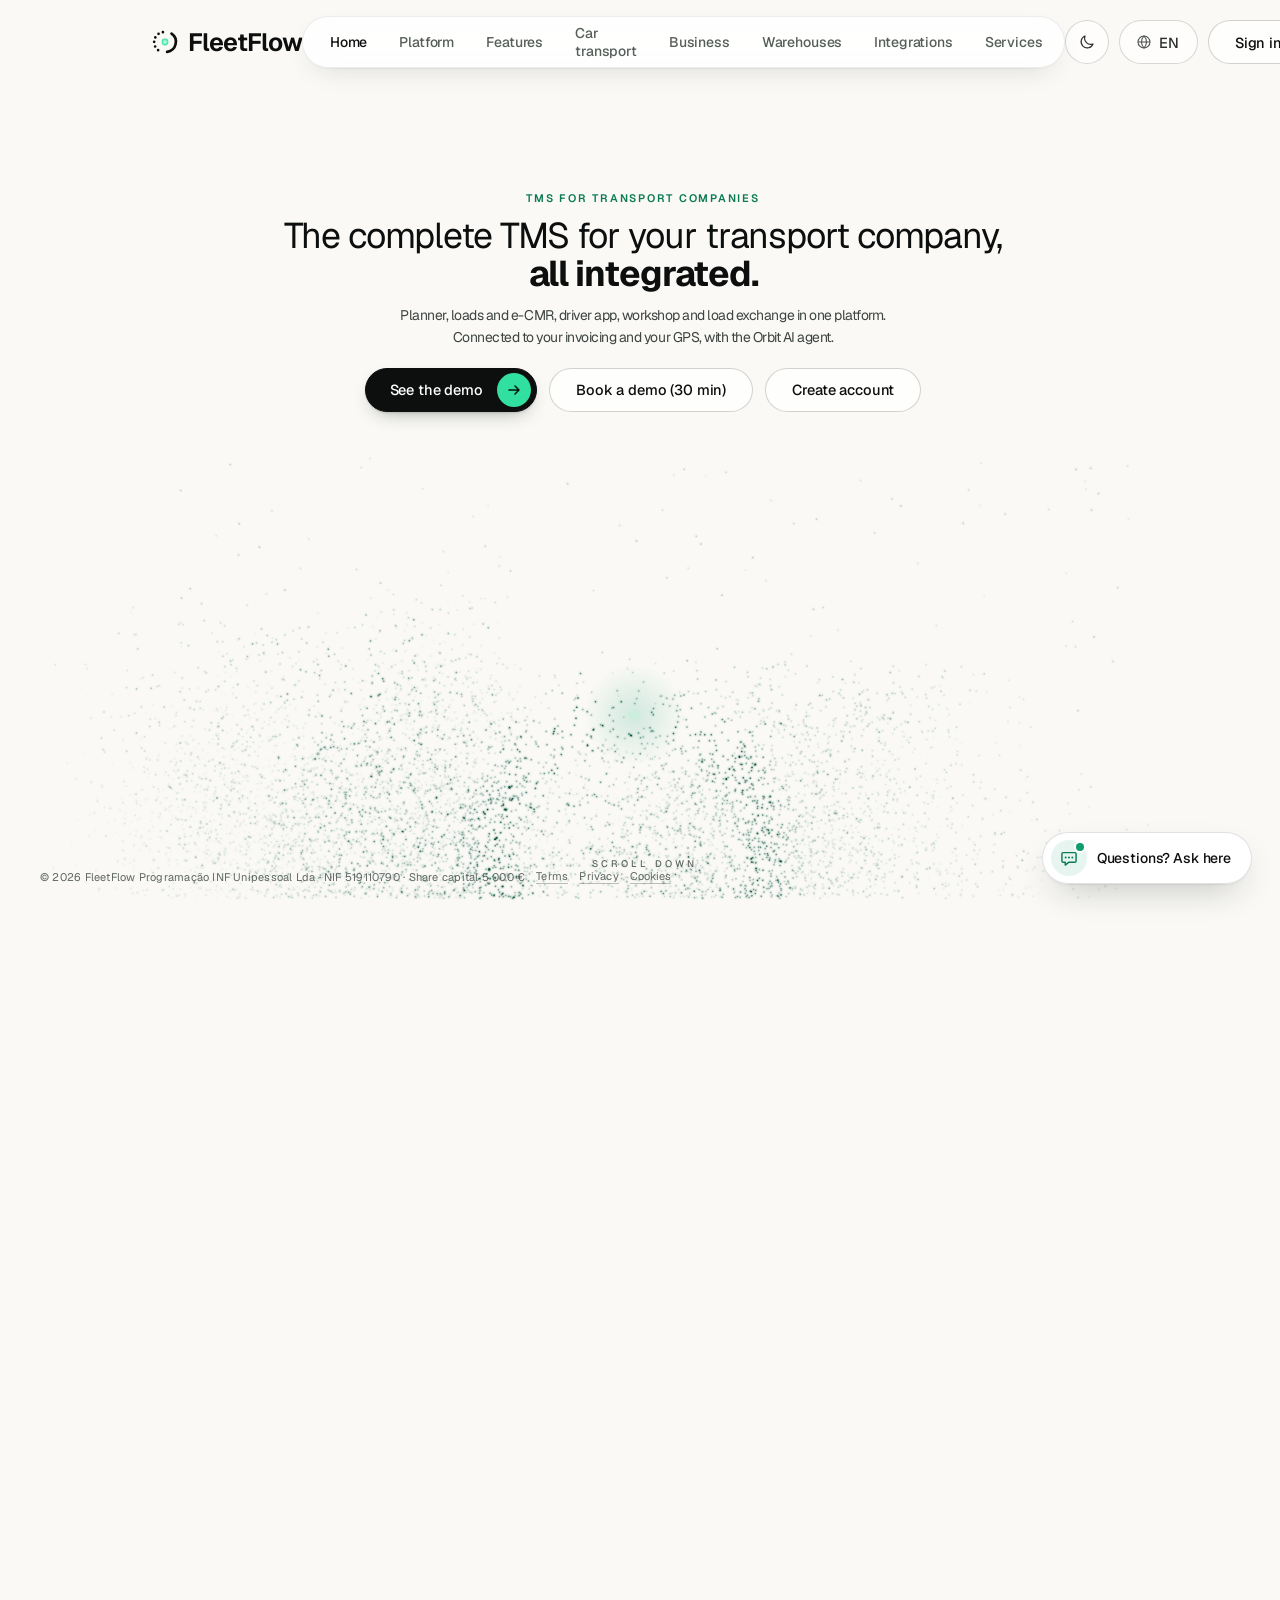
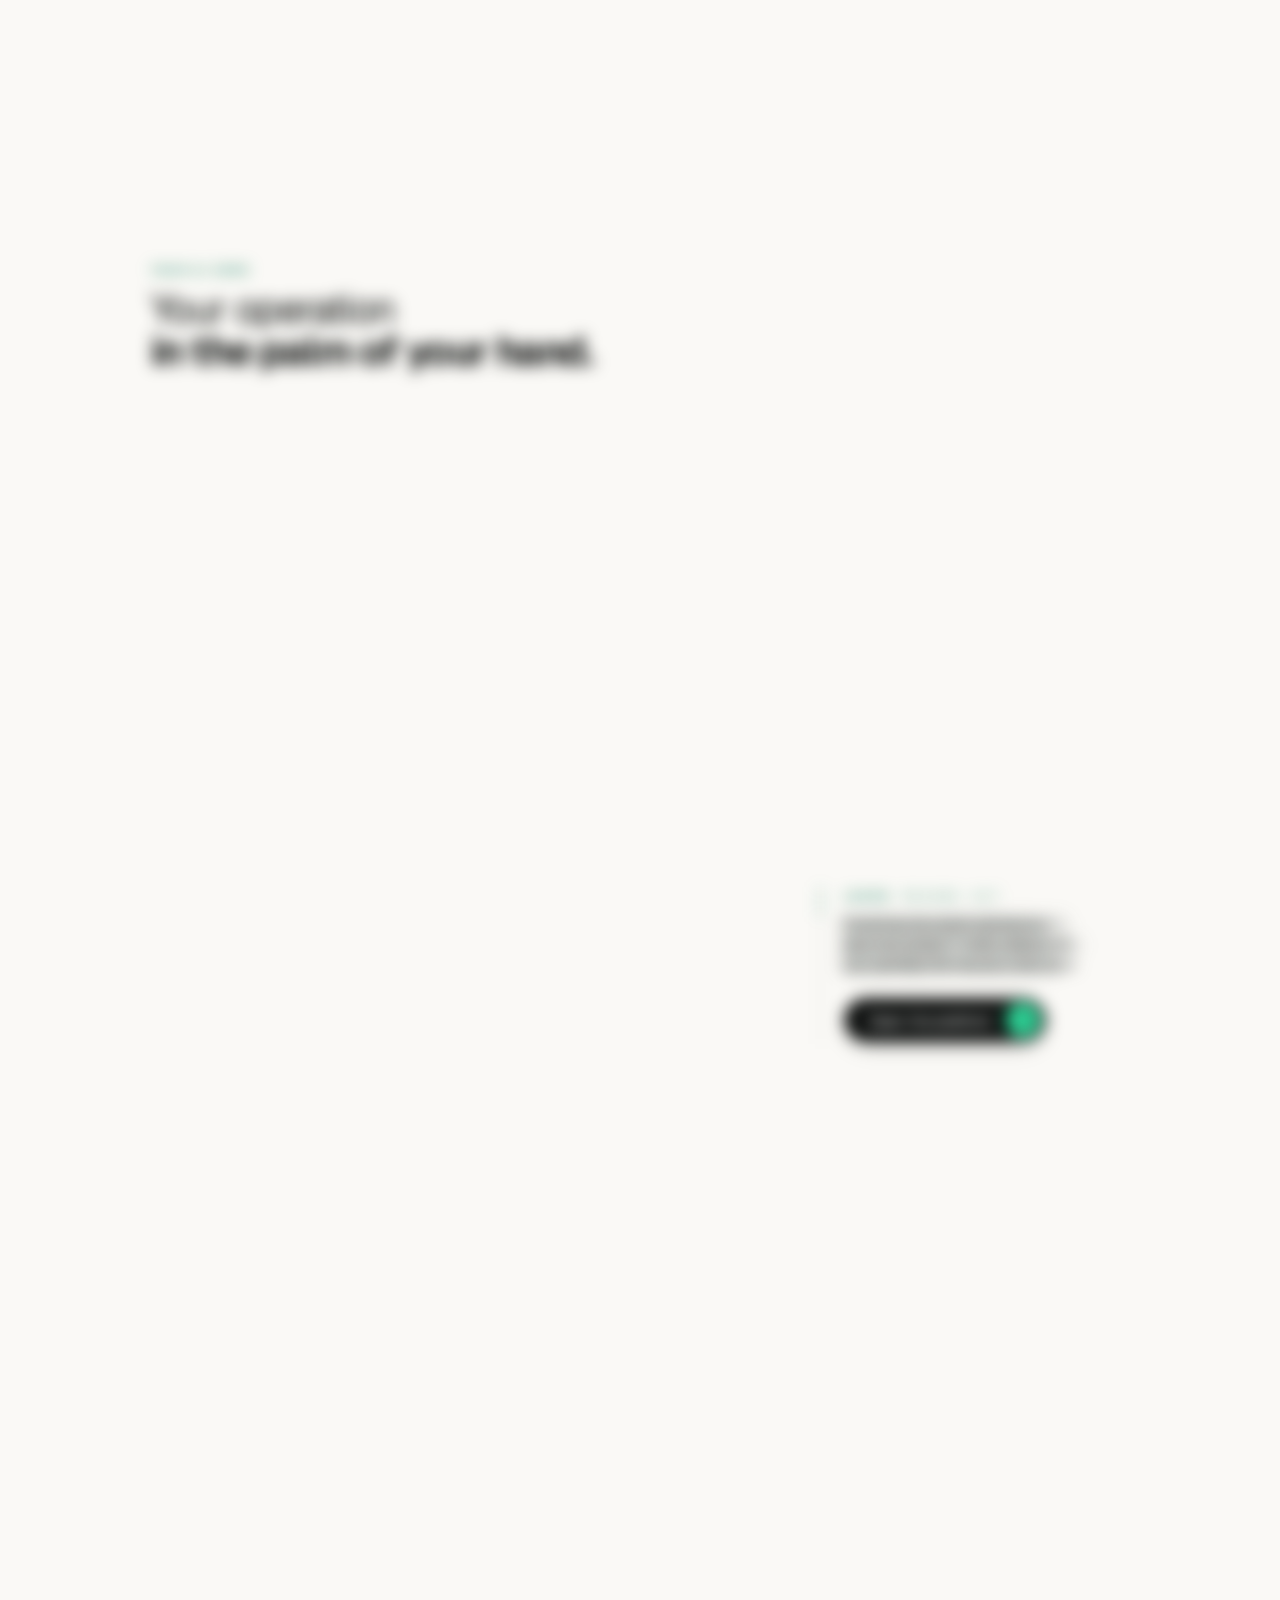
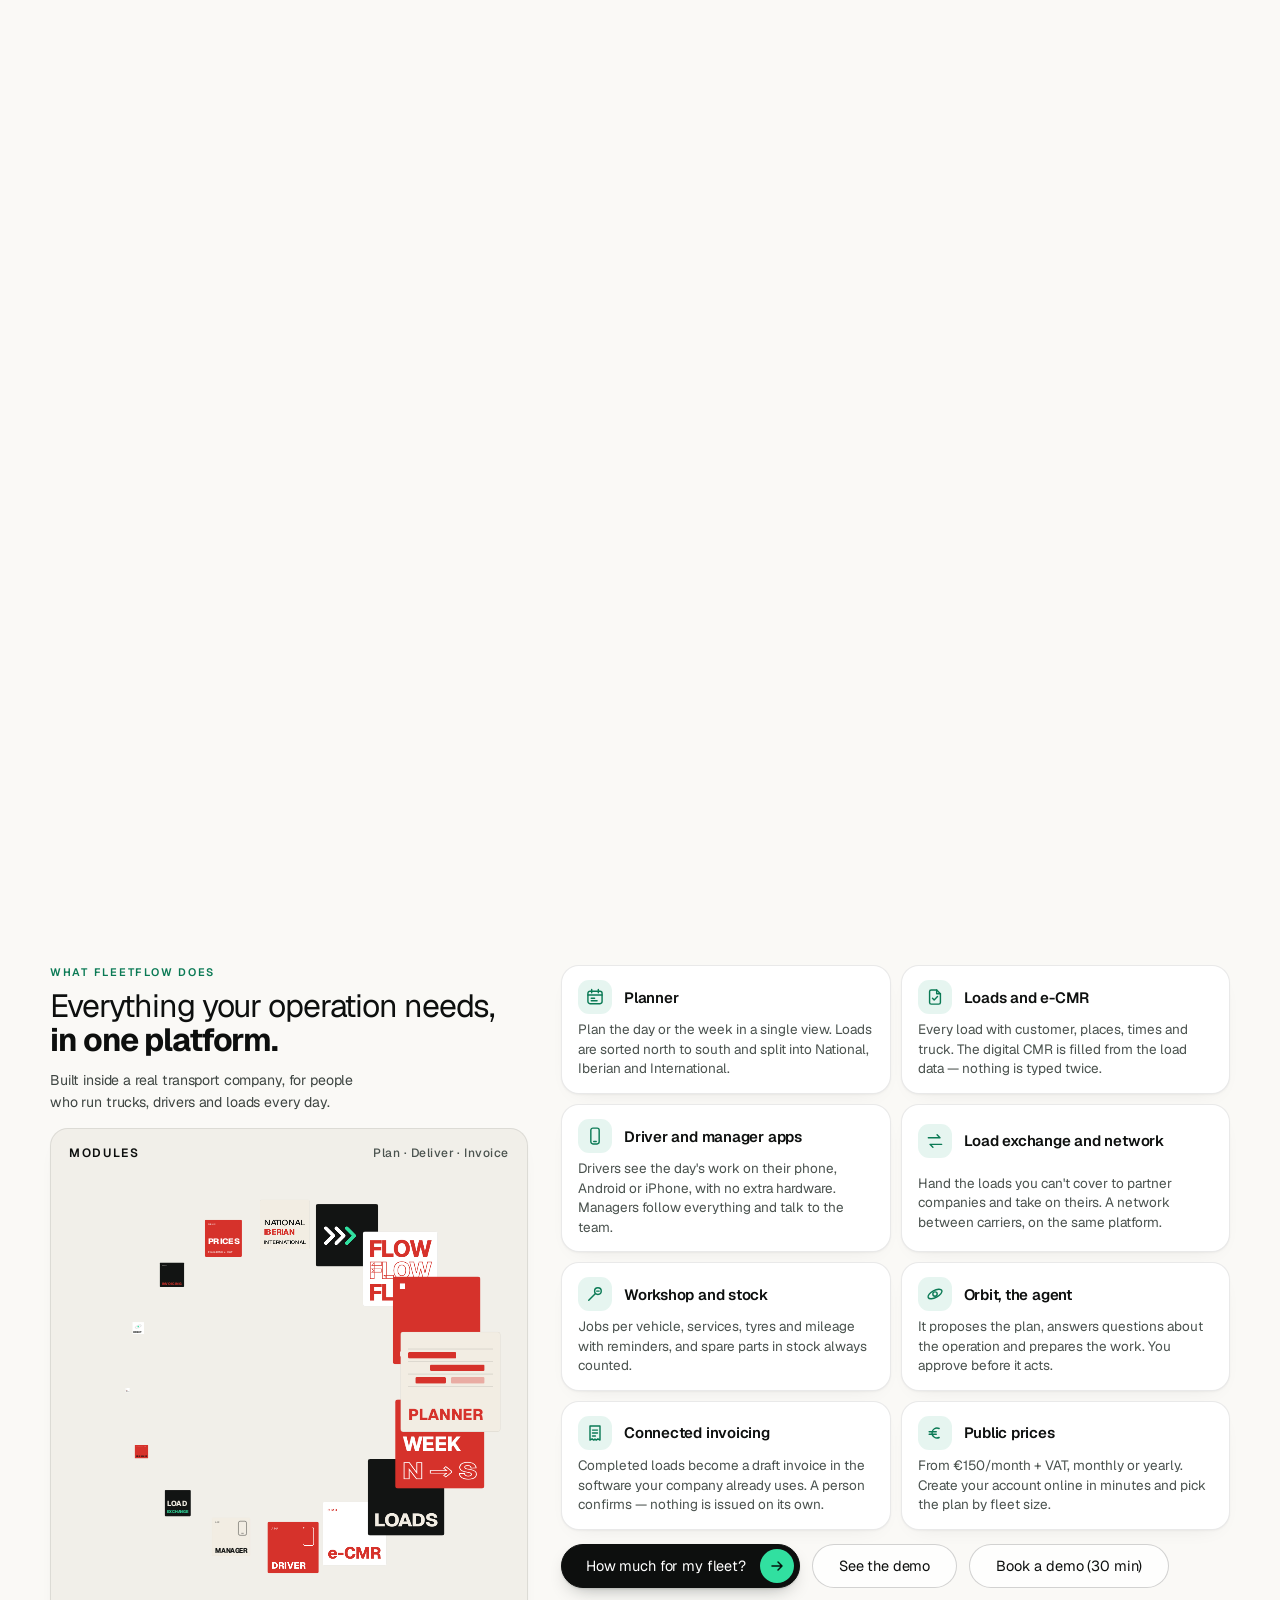
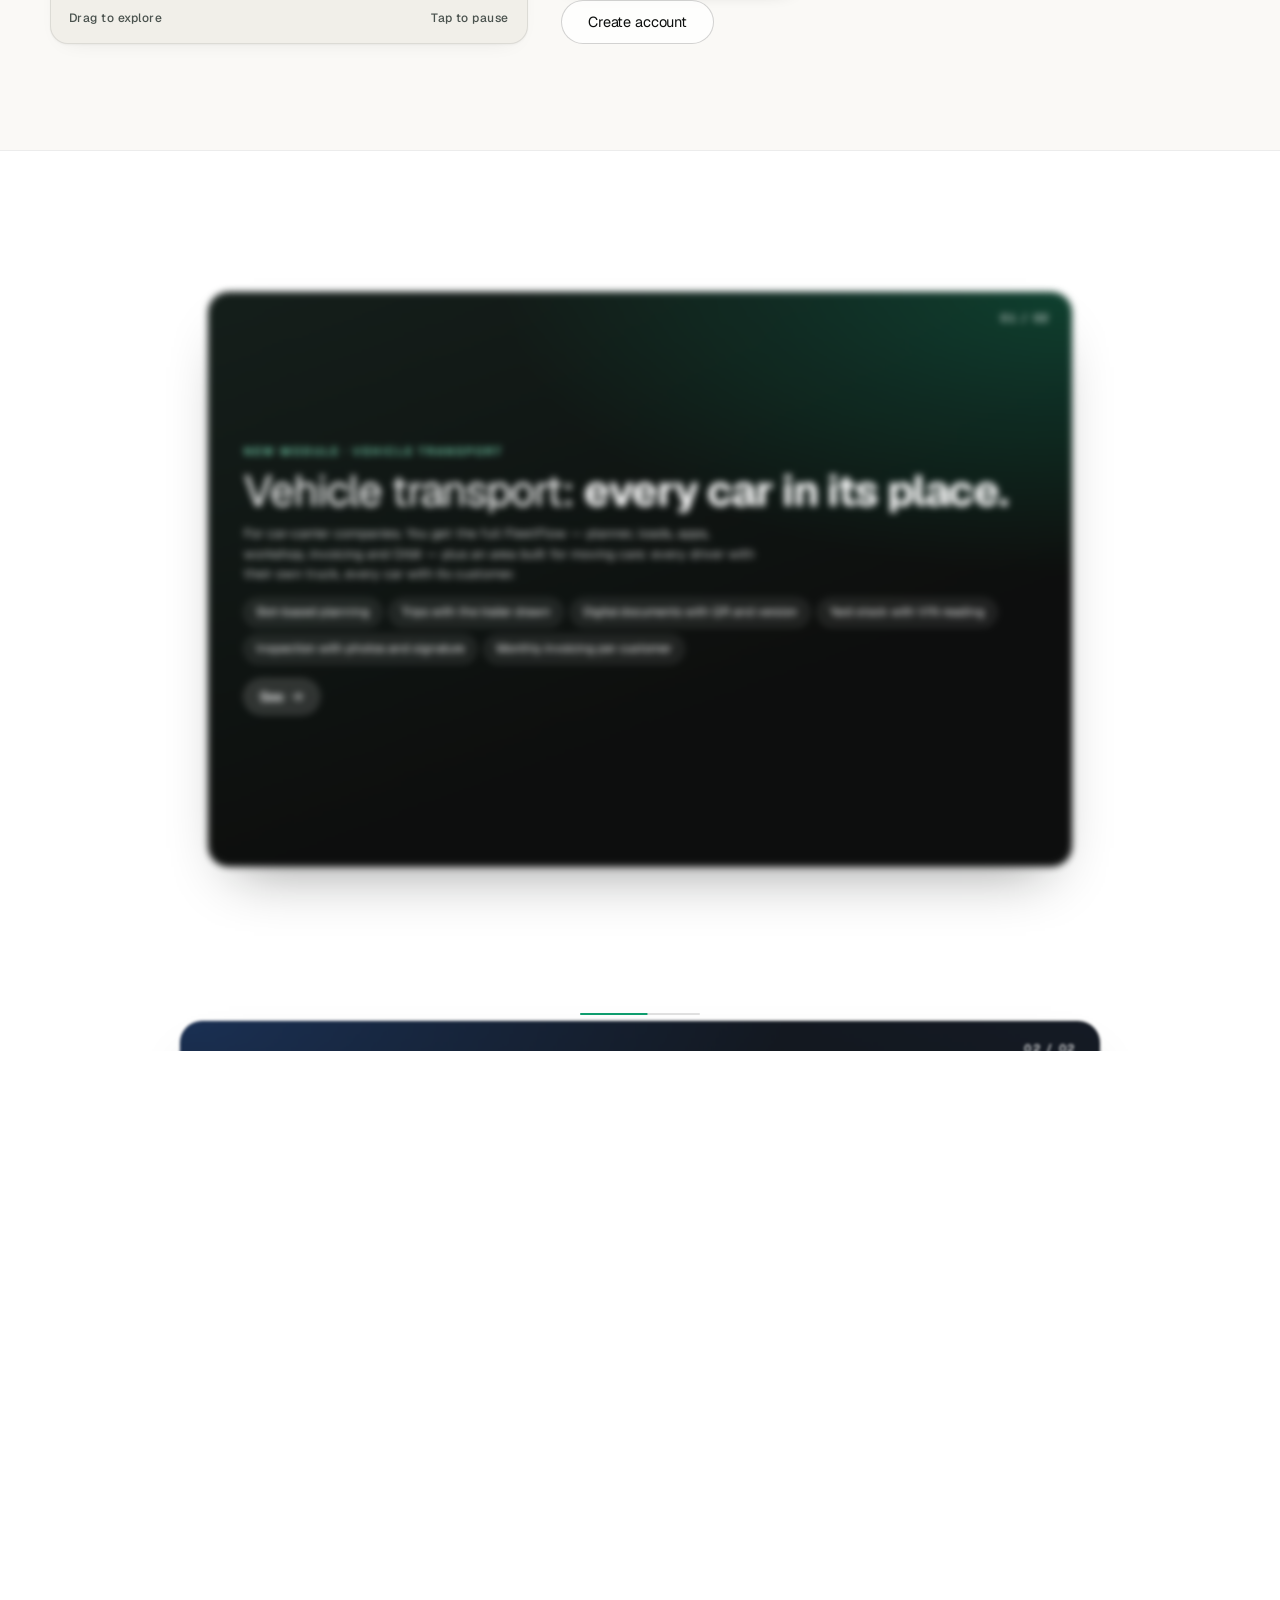
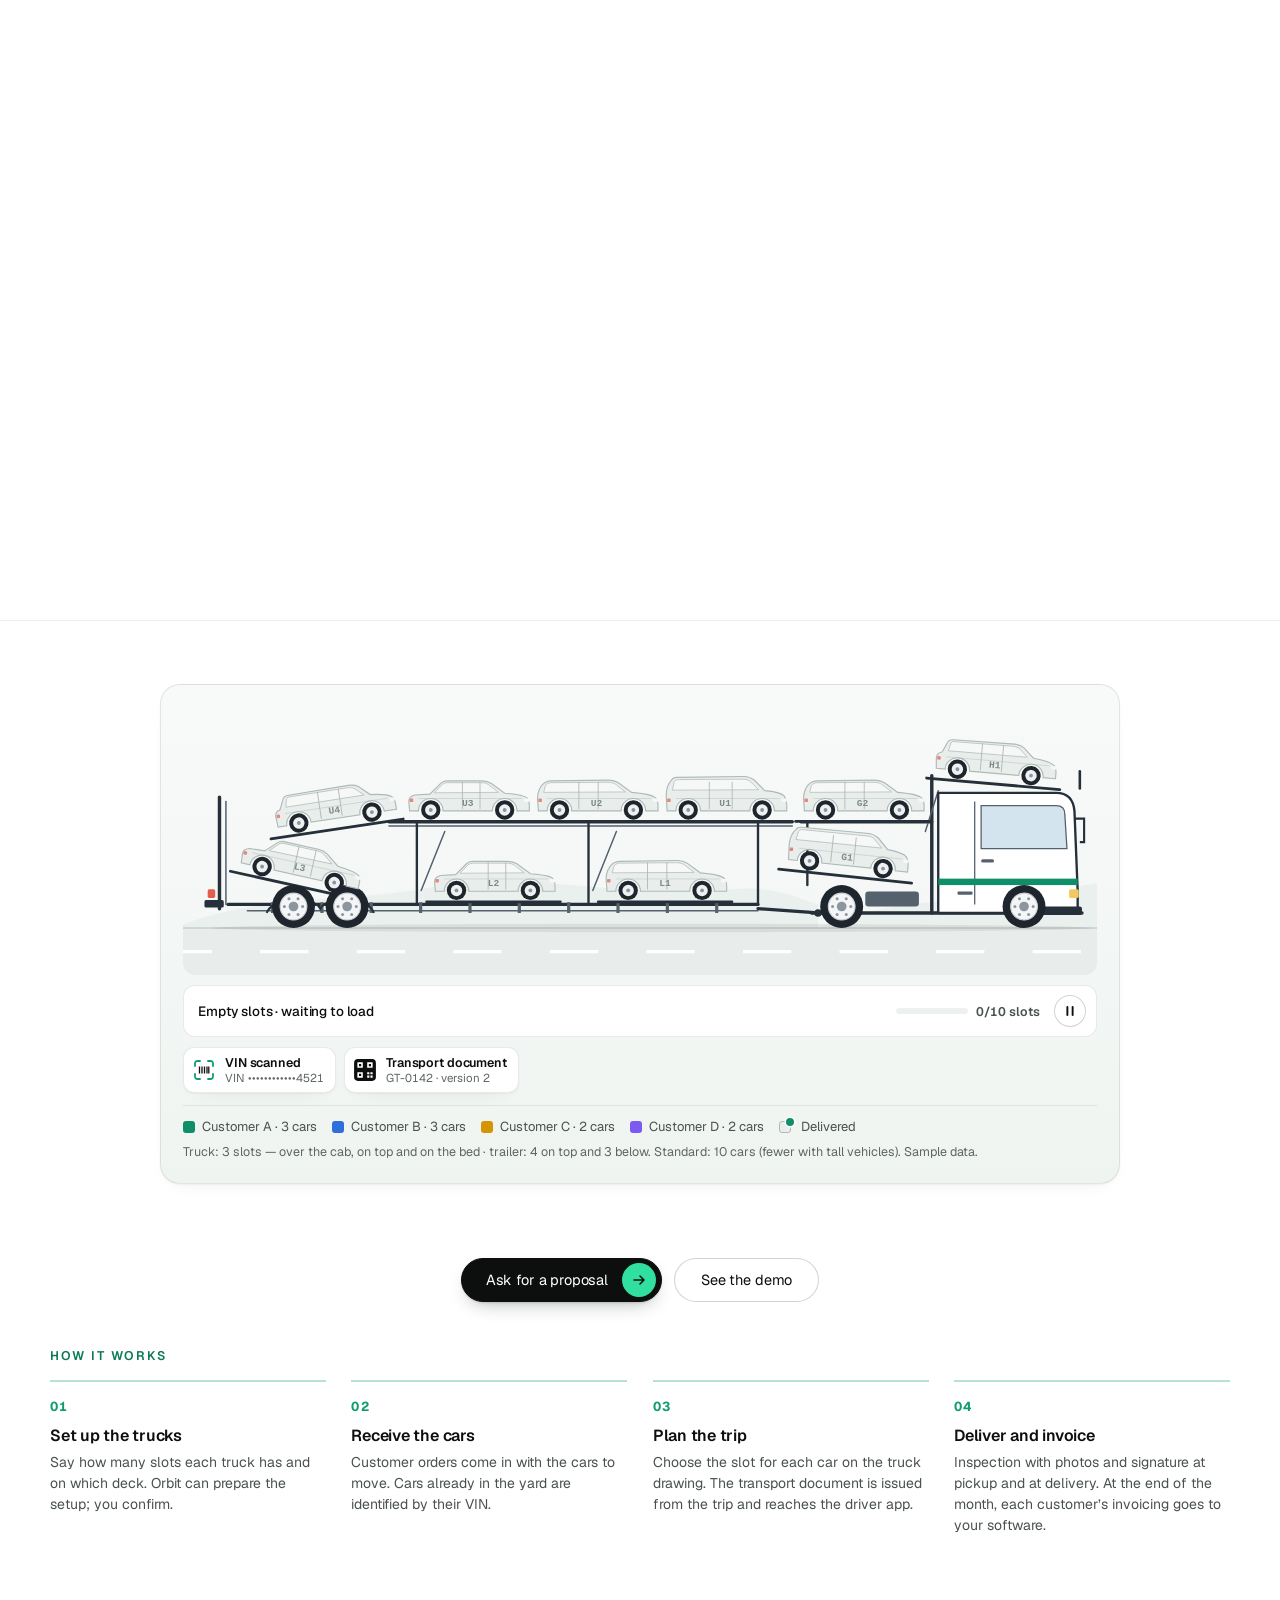
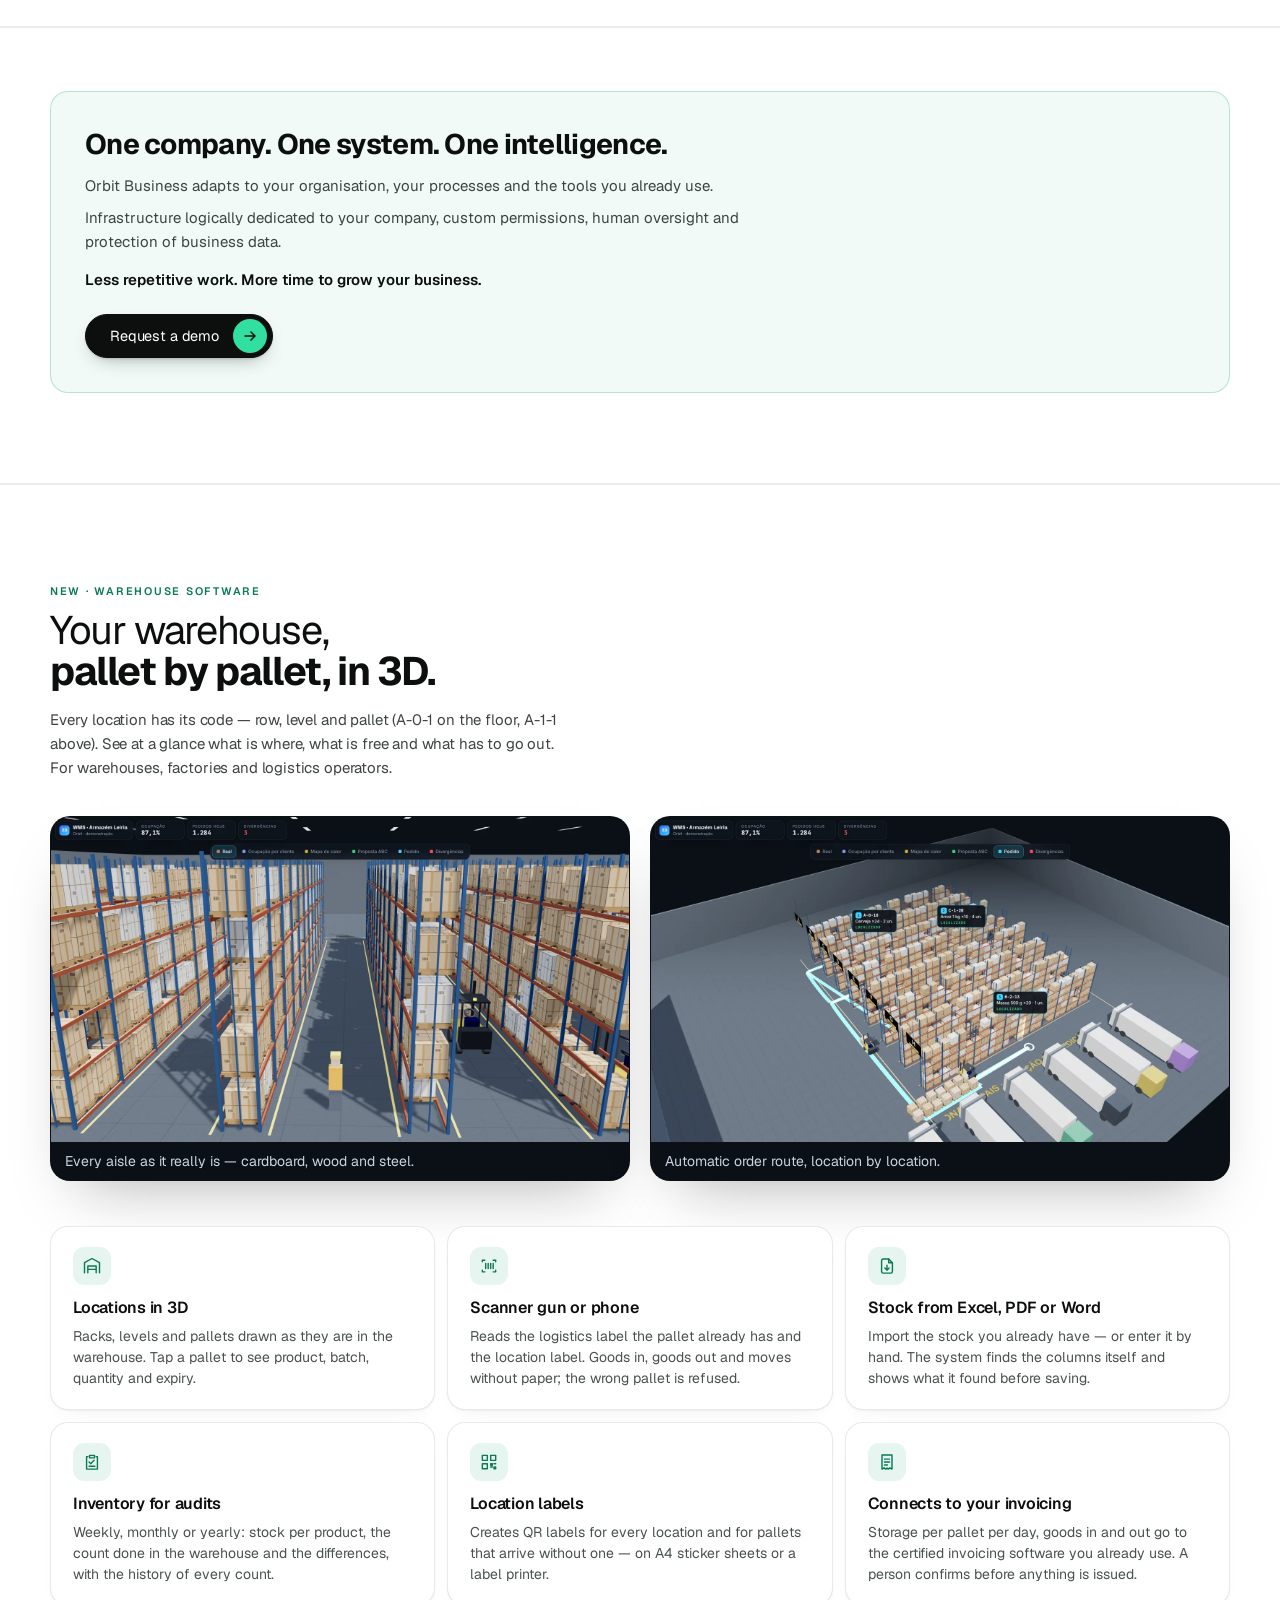
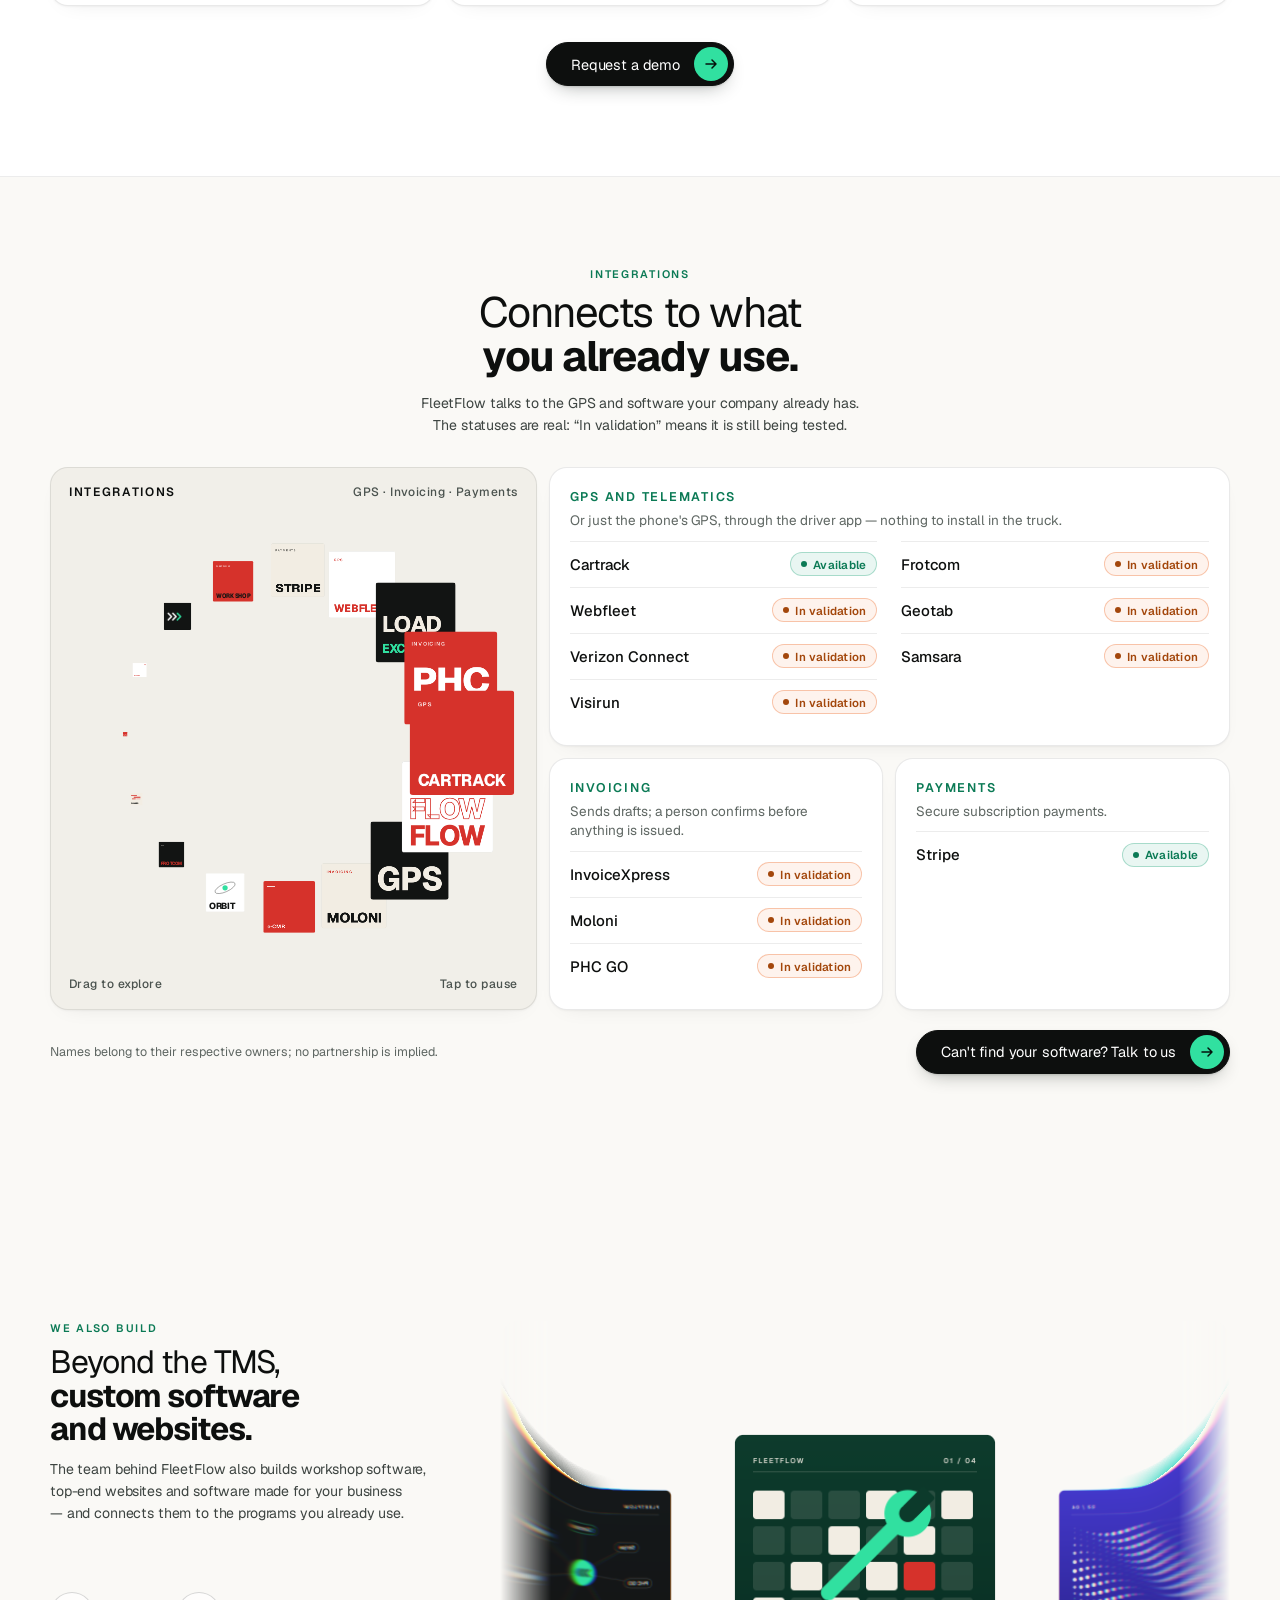
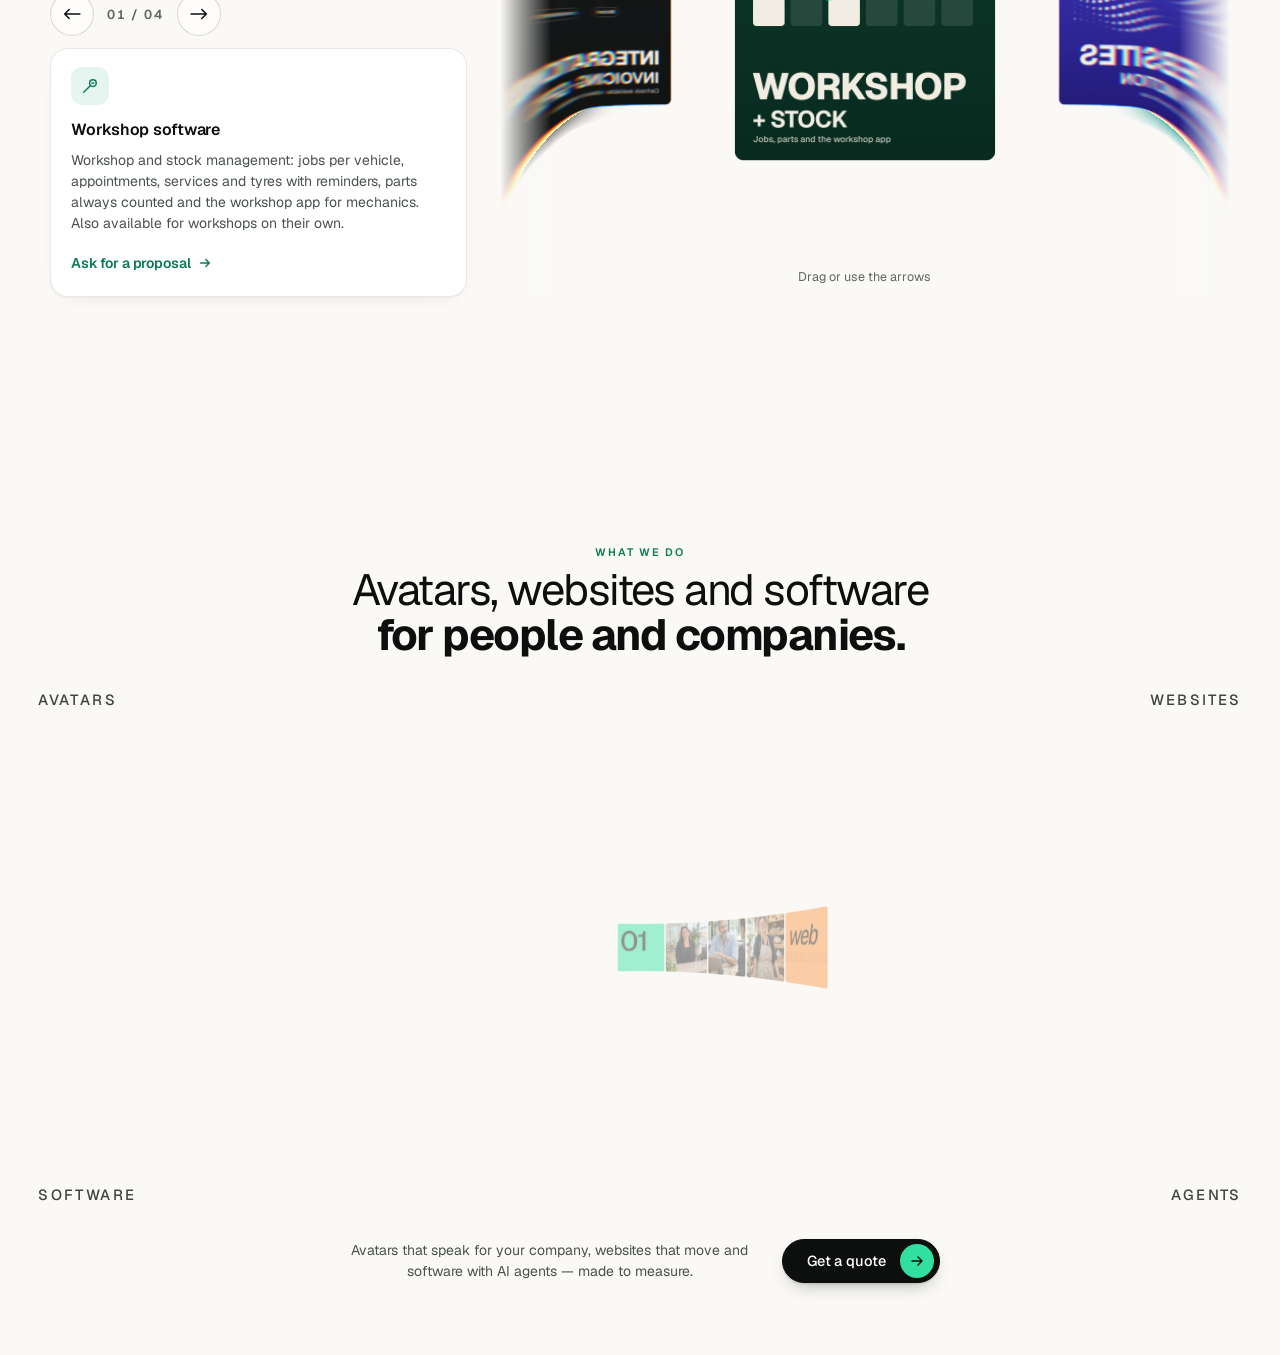
==== commit 9508f69e: "Transporte de veículos: porta-automóveis com 10 carros (camião 3 + reboque 7), não 8 — PT/EN/ES" ====
--- a/index.html
+++ b/index.html
@@ -243,7 +243,7 @@
       </div>
     </section>
     <!-- 24/11: Transporte de veículos — módulo extra para porta-automóveis (preço fora do site por decisão do founder, 24/11). Cena clara (veiculos.css);
-         o porta-automóveis é desenhado por js/porta-automoveis.js: camião com 2 lugares + reboque com 6; os carros acendem com a cor do cliente na carga e apagam na entrega. -->
+         o porta-automóveis é desenhado por js/porta-automoveis.js: camião com 3 lugares + reboque com 7; os carros acendem com a cor do cliente na carga e apagam na entrega. -->
     <section class="cv cv--slim" id="transporte-veiculos" aria-labelledby="cv-title" data-snap>
       <div class="cv__inner">
         <div class="cv__top">
@@ -258,15 +258,15 @@
             </div>
           </div>
           <figure class="cv__art">
-            <div class="cv__stage" role="img" data-i18n-aria="cv.art.aria" aria-label="Desenho de um porta-automóveis: camião com 2 lugares, sobre a cabine e no estrado, e reboque com 6, 3 em cima e 3 em baixo. Na carga, cada carro acende com a cor do seu cliente; na entrega volta a apagar e fica com um visto verde.">
+            <div class="cv__stage" role="img" data-i18n-aria="cv.art.aria" aria-label="Desenho de um porta-automóveis: camião com 3 lugares, sobre a cabine, em cima e no estrado, e reboque com 7, 4 em cima e 3 em baixo. Na carga, cada carro acende com a cor do seu cliente; na entrega volta a apagar e fica com um visto verde.">
               <!-- O desenho é feito por js/porta-automoveis.js (camião aprovado pelo founder, 24/11). -->
               <div class="cv__rig" data-rig></div>
             </div>
             <div class="cv__bar">
-              <p class="cv__status" data-rig-status>Camião carregado · 8 carros de 4 clientes</p>
-              <span class="cv__occ"><span class="cv__occ-bar" aria-hidden="true"><i data-rig-occbar></i></span><b data-rig-occ>8/8 lugares</b></span>
+              <p class="cv__status" data-rig-status>Camião carregado · 10 carros de 4 clientes</p>
+              <span class="cv__occ"><span class="cv__occ-bar" aria-hidden="true"><i data-rig-occbar></i></span><b data-rig-occ>10/10 lugares</b></span>
               <button class="cv__play" type="button" data-rig-toggle hidden aria-pressed="false" aria-label="Pausar animação"><svg viewBox="0 0 16 16" aria-hidden="true" focusable="false"><path class="cv__play-pause" d="M5 3.5v9M11 3.5v9" /><path class="cv__play-play" d="M5 3.2v9.6L12.6 8Z" /></svg></button>
-              <span hidden data-rig-strs><span data-i18n="cv.rig.static">Camião carregado · 8 carros de 4 clientes</span><span data-i18n="cv.rig.empty">Lugares vazios · à espera da carga</span><span data-i18n="cv.rig.load">A carregar · lugar {slot}</span><span data-i18n="cv.rig.route">Em rota · todos os lugares ocupados</span><span data-i18n="cv.rig.unload">A entregar · lugar {slot} · {n} de {t} entregues</span><span data-i18n="cv.rig.done">Viagem concluída · 8 carros entregues</span><span data-i18n="cv.rig.occ">{n}/{t} lugares</span><span data-i18n="cv.rig.pause">Pausar animação</span><span data-i18n="cv.rig.play">Continuar animação</span></span>
+              <span hidden data-rig-strs><span data-i18n="cv.rig.static">Camião carregado · 10 carros de 4 clientes</span><span data-i18n="cv.rig.empty">Lugares vazios · à espera da carga</span><span data-i18n="cv.rig.load">A carregar · lugar {slot}</span><span data-i18n="cv.rig.route">Em rota · todos os lugares ocupados</span><span data-i18n="cv.rig.unload">A entregar · lugar {slot} · {n} de {t} entregues</span><span data-i18n="cv.rig.done">Viagem concluída · 10 carros entregues</span><span data-i18n="cv.rig.occ">{n}/{t} lugares</span><span data-i18n="cv.rig.pause">Pausar animação</span><span data-i18n="cv.rig.play">Continuar animação</span></span>
             </div>
             <div class="cv__chips" aria-hidden="true">
               <div class="cv__chip">
@@ -281,12 +281,12 @@
             <figcaption class="cv__legend">
               <ul>
                 <li><span class="cv__sw cv__sw--a" aria-hidden="true"></span><span data-i18n="cv.lg.a">Cliente A · 3 carros</span></li>
-                <li><span class="cv__sw cv__sw--b" aria-hidden="true"></span><span data-i18n="cv.lg.b">Cliente B · 2 carros</span></li>
+                <li><span class="cv__sw cv__sw--b" aria-hidden="true"></span><span data-i18n="cv.lg.b">Cliente B · 3 carros</span></li>
                 <li><span class="cv__sw cv__sw--c" aria-hidden="true"></span><span data-i18n="cv.lg.c">Cliente C · 2 carros</span></li>
-                <li><span class="cv__sw cv__sw--d" aria-hidden="true"></span><span data-i18n="cv.lg.d">Cliente D · 1 carro</span></li>
+                <li><span class="cv__sw cv__sw--d" aria-hidden="true"></span><span data-i18n="cv.lg.d">Cliente D · 2 carros</span></li>
                 <li><span class="cv__sw cv__sw--done" aria-hidden="true"></span><span data-i18n="cv.lg.done">Entregue</span></li>
               </ul>
-              <p class="cv__decks" data-i18n="cv.lg.decks">Camião: 2 lugares — sobre a cabine e no estrado · reboque: 3 em cima e 3 em baixo. Dados de exemplo.</p>
+              <p class="cv__decks" data-i18n="cv.lg.decks">Camião: 3 lugares — sobre a cabine, em cima e no estrado · reboque: 4 em cima e 3 em baixo. Normal: 10 carros (menos com viaturas altas). Dados de exemplo.</p>
             </figcaption>
           </figure>
         </div>
@@ -566,7 +566,7 @@
         "lig.gps":"GPS e telemática","lig.gps.note":"Ou só o GPS do telemóvel, pela app do motorista — sem instalar nada no camião.","lig.inv":"Faturação","lig.inv.note":"Envia rascunhos; uma pessoa confirma antes de emitir.","lig.pay":"Pagamentos","lig.pay.note":"Pagamento seguro das subscrições.",
         "lig.ok":"Disponível","srv.fold.aria":"Cartazes dos serviços. Arrasta para os lados ou usa as setas do teclado.","srv.fold.hint":"Arrasta ou usa as setas","srv.fold.prev":"Serviço anterior","srv.fold.next":"Serviço seguinte","mod.o.tl":"Módulos","mod.o.tr":"Planear · Transportar · Faturar","mod.o.aria":"Roda com os módulos da FleetFlow. Arrasta para os lados para rodar; Enter ou Espaço pausa; as setas esquerda e direita avançam.",
         "btn.signup":"Criar conta","btn.meet":"Marcar demo (30 min)","nav.services":"Serviços","lig.o.tl":"Ligações","lig.o.tr":"GPS · Faturação · Pagamentos","lig.o.bl":"Arrasta para explorar","lig.o.br":"Toca para pausar","lig.o.aria":"Roda com os programas a que a FleetFlow se liga. Arrasta para os lados para rodar; Enter ou Espaço pausa; as setas esquerda e direita avançam.","srv.eyebrow":"Também fazemos","srv.title_muted":"Além do TMS,","srv.title_strong":"software e sites à medida.","srv.lead":"A equipa que faz a FleetFlow também faz software de oficina, sites topo de gama e programas feitos para o teu negócio — e liga-os aos programas que já usas.","srv.ws.t":"Software de oficina","srv.ws.d":"Gestão da oficina e do stock: trabalhos por viatura, marcações, revisões e pneus com avisos, peças sempre contadas e a app da oficina para os mecânicos. Também existe só para oficinas.","srv.ws.cta":"Pedir proposta","srv.site.t":"Sites topo de gama com movimento","srv.site.d":"Sites animados e em 3D, como este: rápidos, em várias línguas e feitos à medida da tua marca.","srv.site.cta":"Pedir orçamento","srv.sw.t":"Software por medida","srv.sw.d":"Ferramentas internas, portais para clientes e agentes de IA que trabalham na tua operação, feitos para o teu negócio.","srv.sw.cta":"Pedir orçamento","srv.int.t":"Integrações","srv.int.d":"Ligamos a FleetFlow à faturação (InvoiceXpress, Moloni e PHC GO, em validação) e ao GPS (Cartrack disponível; outros em validação). Usas outro programa? Diz-nos qual.","srv.int.cta":"Falar de integrações","lig.val":"Em validação","lig.legal":"Os nomes pertencem aos respetivos donos; não implica parceria.","lig.cta":"Não encontras o teu programa? Fala connosco",
-        "nav.cars":"Veículos","cv.eyebrow":"Novo módulo · Transporte de veículos","cv.title_muted":"Transporte de veículos:","cv.title_strong":"cada carro no seu lugar.","cv.lead":"Para empresas de porta-automóveis. Tens a FleetFlow completa — planeador, cargas, apps, oficina, faturação e o Orbit — e uma área feita para transportar carros: cada motorista com o seu camião, cada carro com o seu cliente.","cv.cta":"Pedir proposta","cv.note":"Interesse: módulo Transporte de veículos (porta-automóveis).","cv.art.aria":"Desenho de um porta-automóveis: camião com 2 lugares, sobre a cabine e no estrado, e reboque com 6, 3 em cima e 3 em baixo. Na carga, cada carro acende com a cor do seu cliente; na entrega volta a apagar e fica com um visto verde.","cv.vin.t":"Número de quadro lido","cv.doc.t":"Guia de transporte","cv.doc.v":"GT-0142 · versão 2","cv.lg.a":"Cliente A · 3 carros","cv.lg.b":"Cliente B · 2 carros","cv.lg.c":"Cliente C · 2 carros","cv.lg.d":"Cliente D · 1 carro","cv.lg.done":"Entregue","cv.lg.decks":"Camião: 2 lugares — sobre a cabine e no estrado · reboque: 3 em cima e 3 em baixo. Dados de exemplo.","cv.rig.static":"Camião carregado · 8 carros de 4 clientes","cv.rig.empty":"Lugares vazios · à espera da carga","cv.rig.load":"A carregar · lugar {slot}","cv.rig.route":"Em rota · todos os lugares ocupados","cv.rig.unload":"A entregar · lugar {slot} · {n} de {t} entregues","cv.rig.done":"Viagem concluída · 8 carros entregues","cv.rig.occ":"{n}/{t} lugares","cv.rig.pause":"Pausar animação","cv.rig.play":"Continuar animação","cv.f1.t":"Planeamento por lugares","cv.f1.d":"Cada camião tem os seus lugares, no piso de cima e no de baixo. O gestor — ou o Orbit, a teu pedido — configura-os, e cada motorista fica com o seu camião.","cv.f2.t":"Viagens com o reboque desenhado","cv.f2.d":"Cada viagem mostra o camião desenhado com os carros por cima, pintados com a cor de cada cliente ou encomenda. Vê-se num relance o que vai e o que está livre.","cv.f3.t":"Guias digitais com QR e versão","cv.f3.d":"A guia de transporte sai da própria viagem, com código QR e número de versão, e fica na app do motorista. Se a viagem muda, sai a versão nova. Para internacional, CMR.","cv.f4.t":"Parque com leitura do número de quadro","cv.f4.d":"O stock do parque sempre à vista. O número de quadro (VIN) lê-se com o telemóvel, sem copiar 17 caracteres à mão.","cv.f5.t":"Inspeção com fotos e assinatura","cv.f5.d":"Na recolha e na entrega, o motorista tira fotos, marca os danos no desenho do carro e recolhe a assinatura. Fica tudo guardado na viagem.","cv.f6.t":"Faturação mensal por cliente","cv.f6.d":"No fim do mês, os carros transportados juntam-se por cliente e seguem para o programa de faturação certificado que já usas. Uma pessoa confirma antes de emitir.","cv.how":"Como funciona","cv.s1.t":"Configura os camiões","cv.s1.d":"Diz quantos lugares tem cada camião e em que piso. O Orbit pode preparar a configuração; tu confirmas.","cv.s2.t":"Recebe os carros","cv.s2.d":"As encomendas dos clientes entram com os carros a transportar. Os que já estão no parque são lidos pelo número de quadro.","cv.s3.t":"Planeia a viagem","cv.s3.d":"Escolhes o lugar de cada carro no desenho do camião. A guia de transporte sai da viagem e chega à app do motorista.","cv.s4.t":"Entrega e fatura","cv.s4.d":"Inspeção com fotos e assinatura na recolha e na entrega. No fim do mês, a faturação de cada cliente segue para o teu programa.","nav.office":"Business","nav.wh":"Armazéns","wh.eyebrow":"Novo · Software para armazéns","wh.title_muted":"O seu armazém,","wh.title_strong":"palete a palete, em 3D.","wh.lead":"Cada posição com o seu código — fila, andar e palete (A-0-1 no chão, A-1-1 por cima). Vê-se num relance o que está onde, o que está livre e o que tem de sair. Para armazéns, fábricas e operadores logísticos.","wh.img":"Corredor do armazém em 3D: estantes azuis e vermelhas cheias de caixas de cartão, um empilhador ao fundo.","wh.img2":"Rota automática de picking: um caminho iluminado no chão leva o empilhador às três posições do pedido.","wh.cap1":"Cada corredor como ele é — cartão, madeira e aço.","wh.cap2":"Rota automática do pedido, posição a posição.","wh.cta":"Pedir demonstração","wh.note":"Interesse: Software para armazéns (stock por posição, leitor, inventário).","wh.f1.t":"Posições em 3D","wh.f1.d":"Estantes, andares e paletes desenhados como estão no armazém. Toca numa palete e vês produto, lote, quantidade e validade.","wh.f2.t":"Leitor com pistola ou telemóvel","wh.f2.d":"Lê a etiqueta logística que a palete já traz e a etiqueta da posição. Entrada, saída e mudança de sítio sem papel; a palete errada é recusada.","wh.f3.t":"Stock de Excel, PDF ou Word","wh.f3.d":"Importa o stock que já tem — ou mete-o à mão. O sistema encontra as colunas sozinho e mostra o que encontrou antes de gravar.","wh.f4.t":"Inventário para auditoria","wh.f4.d":"Semanal, mensal ou anual: o stock por produto, a contagem feita no armazém e as diferenças, com o histórico de cada contagem.","wh.f5.t":"Etiquetas das posições","wh.f5.d":"Gera as etiquetas QR de cada posição e das paletes que chegam sem etiqueta — em folhas A4 de autocolantes ou na impressora de etiquetas.","wh.f6.t":"Liga à sua faturação","wh.f6.d":"Armazenagem por palete e por dia, entradas e saídas seguem para o programa de faturação certificado que já usa. Uma pessoa confirma antes de emitir.","stk.aria":"Novidades","stk.e1":"Novo módulo · Transporte de veículos","stk.e2":"Novo · Orbit Business","stk.go":"Ver","of.eyebrow":"Conheça o Orbit Business","of.title_muted":"A inteligência artificial","of.title_strong":"que trabalha com a sua empresa.","of.lead":"Um agente de inteligência artificial personalizado para a sua organização, concebido para automatizar tarefas administrativas, organizar informação e simplificar os processos diários de cada departamento.","of.cta":"Solicite uma demonstração","of.note":"Interesse: Orbit Business (agente de IA para a empresa).","of.f1.t":"Gestão inteligente de emails","of.f1.d":"Interpretação de pedidos, classificação de mensagens, extração de informação e preparação de respostas.","of.f2.t":"Gestão documental","of.f2.d":"Importação, leitura, classificação e organização de documentos, PDFs, folhas Excel e anexos.","of.f3.t":"Automação financeira","of.f3.d":"Preparação de dados para faturação, organização de despesas e integração com sistemas de gestão compatíveis.","of.f4.t":"Gestão de equipas","of.f4.d":"Registo de horários, folhas de horas, organização de tarefas e acompanhamento da atividade dos colaboradores.","of.f5.t":"Relatórios inteligentes","of.f5.d":"Relatórios personalizados por departamento, indicadores de desempenho e resumos para a administração.","of.f6.t":"Inteligência empresarial","of.f6.d":"Um agente que conhece os processos, documentos e regras da sua organização, ajudando as equipas a trabalhar de forma mais eficiente.","of.close.t":"Uma empresa. Um sistema. Uma inteligência.","of.close.d1":"O Orbit Business adapta-se à sua organização, aos seus processos e às ferramentas que já utiliza.","of.close.d2":"Infraestrutura dedicada logicamente à sua empresa, permissões personalizadas, supervisão humana e proteção dos dados empresariais.","of.close.d3":"Menos trabalho repetitivo. Mais tempo para fazer crescer o seu negócio.",
+        "nav.cars":"Veículos","cv.eyebrow":"Novo módulo · Transporte de veículos","cv.title_muted":"Transporte de veículos:","cv.title_strong":"cada carro no seu lugar.","cv.lead":"Para empresas de porta-automóveis. Tens a FleetFlow completa — planeador, cargas, apps, oficina, faturação e o Orbit — e uma área feita para transportar carros: cada motorista com o seu camião, cada carro com o seu cliente.","cv.cta":"Pedir proposta","cv.note":"Interesse: módulo Transporte de veículos (porta-automóveis).","cv.art.aria":"Desenho de um porta-automóveis: camião com 3 lugares, sobre a cabine, em cima e no estrado, e reboque com 7, 4 em cima e 3 em baixo. Na carga, cada carro acende com a cor do seu cliente; na entrega volta a apagar e fica com um visto verde.","cv.vin.t":"Número de quadro lido","cv.doc.t":"Guia de transporte","cv.doc.v":"GT-0142 · versão 2","cv.lg.a":"Cliente A · 3 carros","cv.lg.b":"Cliente B · 3 carros","cv.lg.c":"Cliente C · 2 carros","cv.lg.d":"Cliente D · 2 carros","cv.lg.done":"Entregue","cv.lg.decks":"Camião: 3 lugares — sobre a cabine, em cima e no estrado · reboque: 4 em cima e 3 em baixo. Normal: 10 carros (menos com viaturas altas). Dados de exemplo.","cv.rig.static":"Camião carregado · 10 carros de 4 clientes","cv.rig.empty":"Lugares vazios · à espera da carga","cv.rig.load":"A carregar · lugar {slot}","cv.rig.route":"Em rota · todos os lugares ocupados","cv.rig.unload":"A entregar · lugar {slot} · {n} de {t} entregues","cv.rig.done":"Viagem concluída · 10 carros entregues","cv.rig.occ":"{n}/{t} lugares","cv.rig.pause":"Pausar animação","cv.rig.play":"Continuar animação","cv.f1.t":"Planeamento por lugares","cv.f1.d":"Cada camião tem os seus lugares, no piso de cima e no de baixo. O gestor — ou o Orbit, a teu pedido — configura-os, e cada motorista fica com o seu camião.","cv.f2.t":"Viagens com o reboque desenhado","cv.f2.d":"Cada viagem mostra o camião desenhado com os carros por cima, pintados com a cor de cada cliente ou encomenda. Vê-se num relance o que vai e o que está livre.","cv.f3.t":"Guias digitais com QR e versão","cv.f3.d":"A guia de transporte sai da própria viagem, com código QR e número de versão, e fica na app do motorista. Se a viagem muda, sai a versão nova. Para internacional, CMR.","cv.f4.t":"Parque com leitura do número de quadro","cv.f4.d":"O stock do parque sempre à vista. O número de quadro (VIN) lê-se com o telemóvel, sem copiar 17 caracteres à mão.","cv.f5.t":"Inspeção com fotos e assinatura","cv.f5.d":"Na recolha e na entrega, o motorista tira fotos, marca os danos no desenho do carro e recolhe a assinatura. Fica tudo guardado na viagem.","cv.f6.t":"Faturação mensal por cliente","cv.f6.d":"No fim do mês, os carros transportados juntam-se por cliente e seguem para o programa de faturação certificado que já usas. Uma pessoa confirma antes de emitir.","cv.how":"Como funciona","cv.s1.t":"Configura os camiões","cv.s1.d":"Diz quantos lugares tem cada camião e em que piso. O Orbit pode preparar a configuração; tu confirmas.","cv.s2.t":"Recebe os carros","cv.s2.d":"As encomendas dos clientes entram com os carros a transportar. Os que já estão no parque são lidos pelo número de quadro.","cv.s3.t":"Planeia a viagem","cv.s3.d":"Escolhes o lugar de cada carro no desenho do camião. A guia de transporte sai da viagem e chega à app do motorista.","cv.s4.t":"Entrega e fatura","cv.s4.d":"Inspeção com fotos e assinatura na recolha e na entrega. No fim do mês, a faturação de cada cliente segue para o teu programa.","nav.office":"Business","nav.wh":"Armazéns","wh.eyebrow":"Novo · Software para armazéns","wh.title_muted":"O seu armazém,","wh.title_strong":"palete a palete, em 3D.","wh.lead":"Cada posição com o seu código — fila, andar e palete (A-0-1 no chão, A-1-1 por cima). Vê-se num relance o que está onde, o que está livre e o que tem de sair. Para armazéns, fábricas e operadores logísticos.","wh.img":"Corredor do armazém em 3D: estantes azuis e vermelhas cheias de caixas de cartão, um empilhador ao fundo.","wh.img2":"Rota automática de picking: um caminho iluminado no chão leva o empilhador às três posições do pedido.","wh.cap1":"Cada corredor como ele é — cartão, madeira e aço.","wh.cap2":"Rota automática do pedido, posição a posição.","wh.cta":"Pedir demonstração","wh.note":"Interesse: Software para armazéns (stock por posição, leitor, inventário).","wh.f1.t":"Posições em 3D","wh.f1.d":"Estantes, andares e paletes desenhados como estão no armazém. Toca numa palete e vês produto, lote, quantidade e validade.","wh.f2.t":"Leitor com pistola ou telemóvel","wh.f2.d":"Lê a etiqueta logística que a palete já traz e a etiqueta da posição. Entrada, saída e mudança de sítio sem papel; a palete errada é recusada.","wh.f3.t":"Stock de Excel, PDF ou Word","wh.f3.d":"Importa o stock que já tem — ou mete-o à mão. O sistema encontra as colunas sozinho e mostra o que encontrou antes de gravar.","wh.f4.t":"Inventário para auditoria","wh.f4.d":"Semanal, mensal ou anual: o stock por produto, a contagem feita no armazém e as diferenças, com o histórico de cada contagem.","wh.f5.t":"Etiquetas das posições","wh.f5.d":"Gera as etiquetas QR de cada posição e das paletes que chegam sem etiqueta — em folhas A4 de autocolantes ou na impressora de etiquetas.","wh.f6.t":"Liga à sua faturação","wh.f6.d":"Armazenagem por palete e por dia, entradas e saídas seguem para o programa de faturação certificado que já usa. Uma pessoa confirma antes de emitir.","stk.aria":"Novidades","stk.e1":"Novo módulo · Transporte de veículos","stk.e2":"Novo · Orbit Business","stk.go":"Ver","of.eyebrow":"Conheça o Orbit Business","of.title_muted":"A inteligência artificial","of.title_strong":"que trabalha com a sua empresa.","of.lead":"Um agente de inteligência artificial personalizado para a sua organização, concebido para automatizar tarefas administrativas, organizar informação e simplificar os processos diários de cada departamento.","of.cta":"Solicite uma demonstração","of.note":"Interesse: Orbit Business (agente de IA para a empresa).","of.f1.t":"Gestão inteligente de emails","of.f1.d":"Interpretação de pedidos, classificação de mensagens, extração de informação e preparação de respostas.","of.f2.t":"Gestão documental","of.f2.d":"Importação, leitura, classificação e organização de documentos, PDFs, folhas Excel e anexos.","of.f3.t":"Automação financeira","of.f3.d":"Preparação de dados para faturação, organização de despesas e integração com sistemas de gestão compatíveis.","of.f4.t":"Gestão de equipas","of.f4.d":"Registo de horários, folhas de horas, organização de tarefas e acompanhamento da atividade dos colaboradores.","of.f5.t":"Relatórios inteligentes","of.f5.d":"Relatórios personalizados por departamento, indicadores de desempenho e resumos para a administração.","of.f6.t":"Inteligência empresarial","of.f6.d":"Um agente que conhece os processos, documentos e regras da sua organização, ajudando as equipas a trabalhar de forma mais eficiente.","of.close.t":"Uma empresa. Um sistema. Uma inteligência.","of.close.d1":"O Orbit Business adapta-se à sua organização, aos seus processos e às ferramentas que já utiliza.","of.close.d2":"Infraestrutura dedicada logicamente à sua empresa, permissões personalizadas, supervisão humana e proteção dos dados empresariais.","of.close.d3":"Menos trabalho repetitivo. Mais tempo para fazer crescer o seu negócio.",
         _title:"FleetFlow — Software e IA que movem o mundo real", _desc:"Software para transporte, oficina e qualquer negócio, com o agente de IA Orbit. Entra na plataforma." },
       en:{ "nav.home":"Home","nav.platform":"Platform","nav.login":"Sign in","btn.platform":"Open the platform","btn.demo":"See the demo",
         "foot.capital":"Share capital","foot.terms":"Terms","foot.privacy":"Privacy","foot.cookies":"Cookies",
@@ -600,7 +600,7 @@
         "lig.gps":"GPS and telematics","lig.gps.note":"Or just the phone's GPS, through the driver app — nothing to install in the truck.","lig.inv":"Invoicing","lig.inv.note":"Sends drafts; a person confirms before anything is issued.","lig.pay":"Payments","lig.pay.note":"Secure subscription payments.",
         "lig.ok":"Available","srv.fold.aria":"Service posters. Drag sideways or use the arrow keys.","srv.fold.hint":"Drag or use the arrows","srv.fold.prev":"Previous service","srv.fold.next":"Next service","mod.o.tl":"Modules","mod.o.tr":"Plan · Deliver · Invoice","mod.o.aria":"Wheel of the FleetFlow modules. Drag sideways to turn it; Enter or Space pauses; the left and right arrow keys step.",
         "btn.signup":"Create account","btn.meet":"Book a demo (30 min)","nav.services":"Services","lig.o.tl":"Integrations","lig.o.tr":"GPS · Invoicing · Payments","lig.o.bl":"Drag to explore","lig.o.br":"Tap to pause","lig.o.aria":"Wheel of the software FleetFlow connects to. Drag sideways to turn it; Enter or Space pauses; the left and right arrow keys step.","srv.eyebrow":"We also build","srv.title_muted":"Beyond the TMS,","srv.title_strong":"custom software and websites.","srv.lead":"The team behind FleetFlow also builds workshop software, top-end websites and software made for your business — and connects them to the programs you already use.","srv.ws.t":"Workshop software","srv.ws.d":"Workshop and stock management: jobs per vehicle, appointments, services and tyres with reminders, parts always counted and the workshop app for mechanics. Also available for workshops on their own.","srv.ws.cta":"Ask for a proposal","srv.site.t":"Top-end websites with motion","srv.site.d":"Animated and 3D websites, like this one: fast, multilingual and made to fit your brand.","srv.site.cta":"Get a quote","srv.sw.t":"Custom software","srv.sw.d":"Internal tools, customer portals and AI agents that work inside your operation, built for your business.","srv.sw.cta":"Get a quote","srv.int.t":"Integrations","srv.int.d":"We connect FleetFlow to invoicing (InvoiceXpress, Moloni and PHC GO, in validation) and to GPS (Cartrack available; others in validation). Using other software? Tell us which.","srv.int.cta":"Talk about integrations","lig.val":"In validation","lig.legal":"Names belong to their respective owners; no partnership is implied.","lig.cta":"Can't find your software? Talk to us",
-        "nav.cars":"Car transport","cv.eyebrow":"New module · Vehicle transport","cv.title_muted":"Vehicle transport:","cv.title_strong":"every car in its place.","cv.lead":"For car-carrier companies. You get the full FleetFlow — planner, loads, apps, workshop, invoicing and Orbit — plus an area built for moving cars: every driver with their own truck, every car with its customer.","cv.cta":"Ask for a proposal","cv.note":"Interested in: Vehicle transport module (car carriers).","cv.art.aria":"Drawing of a car carrier: a truck with 2 slots, over the cab and on the bed, and a trailer with 6, 3 on top and 3 below. When loading, each car lights up in its customer’s colour; on delivery it goes dark again and gets a green tick.","cv.vin.t":"VIN scanned","cv.doc.t":"Transport document","cv.doc.v":"GT-0142 · version 2","cv.lg.a":"Customer A · 3 cars","cv.lg.b":"Customer B · 2 cars","cv.lg.c":"Customer C · 2 cars","cv.lg.d":"Customer D · 1 car","cv.lg.done":"Delivered","cv.lg.decks":"Truck: 2 slots — over the cab and on the bed · trailer: 3 on top and 3 below. Sample data.","cv.rig.static":"Truck loaded · 8 cars from 4 customers","cv.rig.empty":"Empty slots · waiting to load","cv.rig.load":"Loading · slot {slot}","cv.rig.route":"On the road · every slot taken","cv.rig.unload":"Delivering · slot {slot} · {n} of {t} delivered","cv.rig.done":"Trip complete · 8 cars delivered","cv.rig.occ":"{n}/{t} slots","cv.rig.pause":"Pause animation","cv.rig.play":"Play animation","cv.f1.t":"Slot-based planning","cv.f1.d":"Every truck has its own slots, on the upper and the lower deck. The manager — or Orbit, when you ask — sets them up, and each driver keeps their own truck.","cv.f2.t":"Trips with the trailer drawn","cv.f2.d":"Every trip shows the truck drawn with the cars on top, coloured by customer or order. You see at a glance what is loaded and what is free.","cv.f3.t":"Digital documents with QR and version","cv.f3.d":"The transport document is issued from the trip itself, with a QR code and a version number, and it is in the driver app. If the trip changes, a new version is issued. CMR for international.","cv.f4.t":"Yard stock with VIN reading","cv.f4.d":"Yard stock always in view. The VIN is read with a phone, with no copying 17 characters by hand.","cv.f5.t":"Inspection with photos and signature","cv.f5.d":"At pickup and at delivery the driver takes photos, marks damage on the car drawing and collects a signature. Everything is kept with the trip.","cv.f6.t":"Monthly invoicing per customer","cv.f6.d":"At the end of the month, the cars moved are grouped per customer and sent to the certified invoicing software you already use. A person confirms before anything is issued.","cv.how":"How it works","cv.s1.t":"Set up the trucks","cv.s1.d":"Say how many slots each truck has and on which deck. Orbit can prepare the setup; you confirm.","cv.s2.t":"Receive the cars","cv.s2.d":"Customer orders come in with the cars to move. Cars already in the yard are identified by their VIN.","cv.s3.t":"Plan the trip","cv.s3.d":"Choose the slot for each car on the truck drawing. The transport document is issued from the trip and reaches the driver app.","cv.s4.t":"Deliver and invoice","cv.s4.d":"Inspection with photos and signature at pickup and at delivery. At the end of the month, each customer’s invoicing goes to your software.","nav.office":"Business","nav.wh":"Warehouses","wh.eyebrow":"New · Warehouse software","wh.title_muted":"Your warehouse,","wh.title_strong":"pallet by pallet, in 3D.","wh.lead":"Every location has its code — row, level and pallet (A-0-1 on the floor, A-1-1 above). See at a glance what is where, what is free and what has to go out. For warehouses, factories and logistics operators.","wh.img":"3D warehouse aisle: blue and red racks full of cardboard boxes, a forklift at the end.","wh.img2":"Automatic picking route: a lit path on the floor takes the forklift to the order's three locations.","wh.cap1":"Every aisle as it really is — cardboard, wood and steel.","wh.cap2":"Automatic order route, location by location.","wh.cta":"Request a demo","wh.note":"Interested in: Warehouse software (stock by location, scanner, inventory).","wh.f1.t":"Locations in 3D","wh.f1.d":"Racks, levels and pallets drawn as they are in the warehouse. Tap a pallet to see product, batch, quantity and expiry.","wh.f2.t":"Scanner gun or phone","wh.f2.d":"Reads the logistics label the pallet already has and the location label. Goods in, goods out and moves without paper; the wrong pallet is refused.","wh.f3.t":"Stock from Excel, PDF or Word","wh.f3.d":"Import the stock you already have — or enter it by hand. The system finds the columns itself and shows what it found before saving.","wh.f4.t":"Inventory for audits","wh.f4.d":"Weekly, monthly or yearly: stock per product, the count done in the warehouse and the differences, with the history of every count.","wh.f5.t":"Location labels","wh.f5.d":"Creates QR labels for every location and for pallets that arrive without one — on A4 sticker sheets or a label printer.","wh.f6.t":"Connects to your invoicing","wh.f6.d":"Storage per pallet per day, goods in and out go to the certified invoicing software you already use. A person confirms before anything is issued.","stk.aria":"What’s new","stk.e1":"New module · Vehicle transport","stk.e2":"New · Orbit Business","stk.go":"See","of.eyebrow":"Meet Orbit Business","of.title_muted":"The artificial intelligence","of.title_strong":"that works with your company.","of.lead":"A custom artificial intelligence agent for your organisation, designed to automate administrative tasks, organise information and simplify the daily processes of every department.","of.cta":"Request a demo","of.note":"Interested in: Orbit Business (AI agent for the company).","of.f1.t":"Smart email management","of.f1.d":"Understanding requests, sorting messages, extracting information and drafting replies.","of.f2.t":"Document management","of.f2.d":"Importing, reading, classifying and organising documents, PDFs, Excel sheets and attachments.","of.f3.t":"Finance automation","of.f3.d":"Preparing invoicing data, organising expenses and integrating with compatible management systems.","of.f4.t":"Team management","of.f4.d":"Time records, timesheets, task organisation and tracking of staff activity.","of.f5.t":"Smart reports","of.f5.d":"Custom reports per department, performance indicators and summaries for management.","of.f6.t":"Business intelligence","of.f6.d":"An agent that knows your organisation’s processes, documents and rules, helping teams work more efficiently.","of.close.t":"One company. One system. One intelligence.","of.close.d1":"Orbit Business adapts to your organisation, your processes and the tools you already use.","of.close.d2":"Infrastructure logically dedicated to your company, custom permissions, human oversight and protection of business data.","of.close.d3":"Less repetitive work. More time to grow your business.",
+        "nav.cars":"Car transport","cv.eyebrow":"New module · Vehicle transport","cv.title_muted":"Vehicle transport:","cv.title_strong":"every car in its place.","cv.lead":"For car-carrier companies. You get the full FleetFlow — planner, loads, apps, workshop, invoicing and Orbit — plus an area built for moving cars: every driver with their own truck, every car with its customer.","cv.cta":"Ask for a proposal","cv.note":"Interested in: Vehicle transport module (car carriers).","cv.art.aria":"Drawing of a car carrier: a truck with 3 slots, over the cab, on top and on the bed, and a trailer with 7, 4 on top and 3 below. When loading, each car lights up in its customer’s colour; on delivery it goes dark again and gets a green tick.","cv.vin.t":"VIN scanned","cv.doc.t":"Transport document","cv.doc.v":"GT-0142 · version 2","cv.lg.a":"Customer A · 3 cars","cv.lg.b":"Customer B · 3 cars","cv.lg.c":"Customer C · 2 cars","cv.lg.d":"Customer D · 2 cars","cv.lg.done":"Delivered","cv.lg.decks":"Truck: 3 slots — over the cab, on top and on the bed · trailer: 4 on top and 3 below. Standard: 10 cars (fewer with tall vehicles). Sample data.","cv.rig.static":"Truck loaded · 10 cars from 4 customers","cv.rig.empty":"Empty slots · waiting to load","cv.rig.load":"Loading · slot {slot}","cv.rig.route":"On the road · every slot taken","cv.rig.unload":"Delivering · slot {slot} · {n} of {t} delivered","cv.rig.done":"Trip complete · 10 cars delivered","cv.rig.occ":"{n}/{t} slots","cv.rig.pause":"Pause animation","cv.rig.play":"Play animation","cv.f1.t":"Slot-based planning","cv.f1.d":"Every truck has its own slots, on the upper and the lower deck. The manager — or Orbit, when you ask — sets them up, and each driver keeps their own truck.","cv.f2.t":"Trips with the trailer drawn","cv.f2.d":"Every trip shows the truck drawn with the cars on top, coloured by customer or order. You see at a glance what is loaded and what is free.","cv.f3.t":"Digital documents with QR and version","cv.f3.d":"The transport document is issued from the trip itself, with a QR code and a version number, and it is in the driver app. If the trip changes, a new version is issued. CMR for international.","cv.f4.t":"Yard stock with VIN reading","cv.f4.d":"Yard stock always in view. The VIN is read with a phone, with no copying 17 characters by hand.","cv.f5.t":"Inspection with photos and signature","cv.f5.d":"At pickup and at delivery the driver takes photos, marks damage on the car drawing and collects a signature. Everything is kept with the trip.","cv.f6.t":"Monthly invoicing per customer","cv.f6.d":"At the end of the month, the cars moved are grouped per customer and sent to the certified invoicing software you already use. A person confirms before anything is issued.","cv.how":"How it works","cv.s1.t":"Set up the trucks","cv.s1.d":"Say how many slots each truck has and on which deck. Orbit can prepare the setup; you confirm.","cv.s2.t":"Receive the cars","cv.s2.d":"Customer orders come in with the cars to move. Cars already in the yard are identified by their VIN.","cv.s3.t":"Plan the trip","cv.s3.d":"Choose the slot for each car on the truck drawing. The transport document is issued from the trip and reaches the driver app.","cv.s4.t":"Deliver and invoice","cv.s4.d":"Inspection with photos and signature at pickup and at delivery. At the end of the month, each customer’s invoicing goes to your software.","nav.office":"Business","nav.wh":"Warehouses","wh.eyebrow":"New · Warehouse software","wh.title_muted":"Your warehouse,","wh.title_strong":"pallet by pallet, in 3D.","wh.lead":"Every location has its code — row, level and pallet (A-0-1 on the floor, A-1-1 above). See at a glance what is where, what is free and what has to go out. For warehouses, factories and logistics operators.","wh.img":"3D warehouse aisle: blue and red racks full of cardboard boxes, a forklift at the end.","wh.img2":"Automatic picking route: a lit path on the floor takes the forklift to the order's three locations.","wh.cap1":"Every aisle as it really is — cardboard, wood and steel.","wh.cap2":"Automatic order route, location by location.","wh.cta":"Request a demo","wh.note":"Interested in: Warehouse software (stock by location, scanner, inventory).","wh.f1.t":"Locations in 3D","wh.f1.d":"Racks, levels and pallets drawn as they are in the warehouse. Tap a pallet to see product, batch, quantity and expiry.","wh.f2.t":"Scanner gun or phone","wh.f2.d":"Reads the logistics label the pallet already has and the location label. Goods in, goods out and moves without paper; the wrong pallet is refused.","wh.f3.t":"Stock from Excel, PDF or Word","wh.f3.d":"Import the stock you already have — or enter it by hand. The system finds the columns itself and shows what it found before saving.","wh.f4.t":"Inventory for audits","wh.f4.d":"Weekly, monthly or yearly: stock per product, the count done in the warehouse and the differences, with the history of every count.","wh.f5.t":"Location labels","wh.f5.d":"Creates QR labels for every location and for pallets that arrive without one — on A4 sticker sheets or a label printer.","wh.f6.t":"Connects to your invoicing","wh.f6.d":"Storage per pallet per day, goods in and out go to the certified invoicing software you already use. A person confirms before anything is issued.","stk.aria":"What’s new","stk.e1":"New module · Vehicle transport","stk.e2":"New · Orbit Business","stk.go":"See","of.eyebrow":"Meet Orbit Business","of.title_muted":"The artificial intelligence","of.title_strong":"that works with your company.","of.lead":"A custom artificial intelligence agent for your organisation, designed to automate administrative tasks, organise information and simplify the daily processes of every department.","of.cta":"Request a demo","of.note":"Interested in: Orbit Business (AI agent for the company).","of.f1.t":"Smart email management","of.f1.d":"Understanding requests, sorting messages, extracting information and drafting replies.","of.f2.t":"Document management","of.f2.d":"Importing, reading, classifying and organising documents, PDFs, Excel sheets and attachments.","of.f3.t":"Finance automation","of.f3.d":"Preparing invoicing data, organising expenses and integrating with compatible management systems.","of.f4.t":"Team management","of.f4.d":"Time records, timesheets, task organisation and tracking of staff activity.","of.f5.t":"Smart reports","of.f5.d":"Custom reports per department, performance indicators and summaries for management.","of.f6.t":"Business intelligence","of.f6.d":"An agent that knows your organisation’s processes, documents and rules, helping teams work more efficiently.","of.close.t":"One company. One system. One intelligence.","of.close.d1":"Orbit Business adapts to your organisation, your processes and the tools you already use.","of.close.d2":"Infrastructure logically dedicated to your company, custom permissions, human oversight and protection of business data.","of.close.d3":"Less repetitive work. More time to grow your business.",
         _title:"FleetFlow — Software and AI that move the real world", _desc:"Software for transport, workshop and any business, powered by the Orbit AI agent." },
       es:{ "nav.home":"Inicio","nav.platform":"Plataforma","nav.login":"Acceder","btn.platform":"Entrar en la plataforma","btn.demo":"Ver la demostración",
         "foot.capital":"Capital social","foot.terms":"Términos","foot.privacy":"Privacidad","foot.cookies":"Cookies",
@@ -634,7 +634,7 @@
         "lig.gps":"GPS y telemática","lig.gps.note":"O solo el GPS del móvil, con la app del conductor — sin instalar nada en el camión.","lig.inv":"Facturación","lig.inv.note":"Envía borradores; una persona confirma antes de emitir.","lig.pay":"Pagos","lig.pay.note":"Pago seguro de las suscripciones.",
         "lig.ok":"Disponible","srv.fold.aria":"Carteles de los servicios. Arrastra hacia los lados o usa las flechas del teclado.","srv.fold.hint":"Arrastra o usa las flechas","srv.fold.prev":"Servicio anterior","srv.fold.next":"Servicio siguiente","mod.o.tl":"Módulos","mod.o.tr":"Planificar · Transportar · Facturar","mod.o.aria":"Rueda con los módulos de FleetFlow. Arrastra hacia los lados para girarla; Enter o Espacio pausa; las flechas izquierda y derecha avanzan.",
         "btn.signup":"Crear cuenta","btn.meet":"Reservar demo (30 min)","nav.services":"Servicios","lig.o.tl":"Conexiones","lig.o.tr":"GPS · Facturación · Pagos","lig.o.bl":"Arrastra para explorar","lig.o.br":"Toca para pausar","lig.o.aria":"Rueda con los programas a los que FleetFlow se conecta. Arrastra hacia los lados para girarla; Enter o Espacio pausa; las flechas izquierda y derecha avanzan.","srv.eyebrow":"También hacemos","srv.title_muted":"Además del TMS,","srv.title_strong":"software y webs a medida.","srv.lead":"El equipo que hace FleetFlow también hace software de taller, webs de gama alta y programas hechos para tu negocio — y los conecta con los programas que ya usas.","srv.ws.t":"Software de taller","srv.ws.d":"Gestión del taller y del stock: trabajos por vehículo, citas, revisiones y neumáticos con avisos, piezas siempre contadas y la app del taller para los mecánicos. También existe solo para talleres.","srv.ws.cta":"Pedir propuesta","srv.site.t":"Webs de gama alta con movimiento","srv.site.d":"Webs animadas y en 3D, como esta: rápidas, en varios idiomas y hechas a la medida de tu marca.","srv.site.cta":"Pedir presupuesto","srv.sw.t":"Software a medida","srv.sw.d":"Herramientas internas, portales para clientes y agentes de IA que trabajan en tu operación, hechos para tu negocio.","srv.sw.cta":"Pedir presupuesto","srv.int.t":"Integraciones","srv.int.d":"Conectamos FleetFlow con la facturación (InvoiceXpress, Moloni y PHC GO, en validación) y con el GPS (Cartrack disponible; otros en validación). ¿Usas otro programa? Dinos cuál.","srv.int.cta":"Hablar de integraciones","lig.val":"En validación","lig.legal":"Los nombres pertenecen a sus respectivos dueños; no implica colaboración.","lig.cta":"¿No encuentras tu programa? Habla con nosotros",
-        "nav.cars":"Vehículos","cv.eyebrow":"Nuevo módulo · Transporte de vehículos","cv.title_muted":"Transporte de vehículos:","cv.title_strong":"cada coche en su sitio.","cv.lead":"Para empresas de portavehículos. Tienes FleetFlow completa — planificador, cargas, apps, taller, facturación y Orbit — y un área hecha para transportar coches: cada conductor con su camión, cada coche con su cliente.","cv.cta":"Pedir propuesta","cv.note":"Interés: módulo Transporte de vehículos (portavehículos).","cv.art.aria":"Dibujo de un portavehículos: camión con 2 plazas, sobre la cabina y en la plataforma, y remolque con 6, 3 arriba y 3 abajo. En la carga, cada coche se enciende con el color de su cliente; en la entrega se apaga y queda con una marca verde.","cv.vin.t":"Número de bastidor leído","cv.doc.t":"Documento de control","cv.doc.v":"GT-0142 · versión 2","cv.lg.a":"Cliente A · 3 coches","cv.lg.b":"Cliente B · 2 coches","cv.lg.c":"Cliente C · 2 coches","cv.lg.d":"Cliente D · 1 coche","cv.lg.done":"Entregado","cv.lg.decks":"Camión: 2 plazas — sobre la cabina y en la plataforma · remolque: 3 arriba y 3 abajo. Datos de ejemplo.","cv.rig.static":"Camión cargado · 8 coches de 4 clientes","cv.rig.empty":"Plazas vacías · esperando la carga","cv.rig.load":"Cargando · plaza {slot}","cv.rig.route":"En ruta · todas las plazas ocupadas","cv.rig.unload":"Entregando · plaza {slot} · {n} de {t} entregados","cv.rig.done":"Viaje terminado · 8 coches entregados","cv.rig.occ":"{n}/{t} plazas","cv.rig.pause":"Pausar animación","cv.rig.play":"Reanudar animación","cv.f1.t":"Planificación por plazas","cv.f1.d":"Cada camión tiene sus plazas, en el piso de arriba y en el de abajo. El gestor — u Orbit, si se lo pides — las configura, y cada conductor tiene su camión.","cv.f2.t":"Viajes con el remolque dibujado","cv.f2.d":"Cada viaje muestra el camión dibujado con los coches encima, pintados con el color de cada cliente o pedido. Se ve de un vistazo qué va y qué está libre.","cv.f3.t":"Documentos digitales con QR y versión","cv.f3.d":"El documento de control sale del propio viaje, con código QR y número de versión, y queda en la app del conductor. Si el viaje cambia, sale la versión nueva. Para internacional, CMR.","cv.f4.t":"Campa con lectura del número de bastidor","cv.f4.d":"El stock de la campa siempre a la vista. El número de bastidor (VIN) se lee con el móvil, sin copiar 17 caracteres a mano.","cv.f5.t":"Inspección con fotos y firma","cv.f5.d":"En la recogida y en la entrega, el conductor hace fotos, marca los daños en el dibujo del coche y recoge la firma. Todo queda guardado en el viaje.","cv.f6.t":"Facturación mensual por cliente","cv.f6.d":"A final de mes, los coches transportados se agrupan por cliente y van al programa de facturación certificado que ya usas. Una persona confirma antes de emitir.","cv.how":"Cómo funciona","cv.s1.t":"Configura los camiones","cv.s1.d":"Indica cuántas plazas tiene cada camión y en qué piso. Orbit puede preparar la configuración; tú confirmas.","cv.s2.t":"Recibe los coches","cv.s2.d":"Los pedidos de los clientes entran con los coches a transportar. Los que ya están en la campa se identifican por el número de bastidor.","cv.s3.t":"Planifica el viaje","cv.s3.d":"Eliges la plaza de cada coche en el dibujo del camión. El documento de control sale del viaje y llega a la app del conductor.","cv.s4.t":"Entrega y factura","cv.s4.d":"Inspección con fotos y firma en la recogida y en la entrega. A final de mes, la facturación de cada cliente va a tu programa.","nav.office":"Business","nav.wh":"Almacenes","wh.eyebrow":"Nuevo · Software para almacenes","wh.title_muted":"Su almacén,","wh.title_strong":"palé a palé, en 3D.","wh.lead":"Cada ubicación con su código — fila, nivel y palé (A-0-1 en el suelo, A-1-1 encima). Se ve de un vistazo qué está dónde, qué está libre y qué tiene que salir. Para almacenes, fábricas y operadores logísticos.","wh.img":"Pasillo del almacén en 3D: estanterías azules y rojas llenas de cajas de cartón, una carretilla al fondo.","wh.img2":"Ruta automática de picking: un camino iluminado en el suelo lleva la carretilla a las tres ubicaciones del pedido.","wh.cap1":"Cada pasillo como es — cartón, madera y acero.","wh.cap2":"Ruta automática del pedido, ubicación a ubicación.","wh.cta":"Pedir demostración","wh.note":"Interés: Software para almacenes (stock por ubicación, lector, inventario).","wh.f1.t":"Ubicaciones en 3D","wh.f1.d":"Estanterías, niveles y palés dibujados como están en el almacén. Toca un palé y ves producto, lote, cantidad y caducidad.","wh.f2.t":"Lector con pistola o móvil","wh.f2.d":"Lee la etiqueta logística que el palé ya trae y la etiqueta de la ubicación. Entradas, salidas y cambios sin papel; el palé equivocado se rechaza.","wh.f3.t":"Stock desde Excel, PDF o Word","wh.f3.d":"Importa el stock que ya tiene — o lo introduce a mano. El sistema encuentra las columnas solo y enseña lo que encontró antes de guardar.","wh.f4.t":"Inventario para auditoría","wh.f4.d":"Semanal, mensual o anual: el stock por producto, el recuento hecho en el almacén y las diferencias, con el historial de cada recuento.","wh.f5.t":"Etiquetas de ubicaciones","wh.f5.d":"Genera las etiquetas QR de cada ubicación y de los palés que llegan sin etiqueta — en hojas A4 de adhesivos o en la impresora de etiquetas.","wh.f6.t":"Conecta con su facturación","wh.f6.d":"Almacenaje por palé y por día, entradas y salidas van al programa de facturación certificado que ya usa. Una persona confirma antes de emitir.","stk.aria":"Novedades","stk.e1":"Nuevo módulo · Transporte de vehículos","stk.e2":"Nuevo · Orbit Business","stk.go":"Ver","of.eyebrow":"Conozca Orbit Business","of.title_muted":"La inteligencia artificial","of.title_strong":"que trabaja con su empresa.","of.lead":"Un agente de inteligencia artificial personalizado para su organización, diseñado para automatizar tareas administrativas, organizar la información y simplificar los procesos diarios de cada departamento.","of.cta":"Solicite una demostración","of.note":"Interés: Orbit Business (agente de IA para la empresa).","of.f1.t":"Gestión inteligente de emails","of.f1.d":"Interpretación de pedidos, clasificación de mensajes, extracción de información y preparación de respuestas.","of.f2.t":"Gestión documental","of.f2.d":"Importación, lectura, clasificación y organización de documentos, PDFs, hojas Excel y adjuntos.","of.f3.t":"Automatización financiera","of.f3.d":"Preparación de datos para facturación, organización de gastos e integración con sistemas de gestión compatibles.","of.f4.t":"Gestión de equipos","of.f4.d":"Registro de horarios, hojas de horas, organización de tareas y seguimiento de la actividad de los colaboradores.","of.f5.t":"Informes inteligentes","of.f5.d":"Informes personalizados por departamento, indicadores de rendimiento y resúmenes para la dirección.","of.f6.t":"Inteligencia empresarial","of.f6.d":"Un agente que conoce los procesos, documentos y normas de su organización, ayudando a los equipos a trabajar de forma más eficiente.","of.close.t":"Una empresa. Un sistema. Una inteligencia.","of.close.d1":"Orbit Business se adapta a su organización, a sus procesos y a las herramientas que ya utiliza.","of.close.d2":"Infraestructura dedicada lógicamente a su empresa, permisos personalizados, supervisión humana y protección de los datos empresariales.","of.close.d3":"Menos trabajo repetitivo. Más tiempo para hacer crecer su negocio.",
+        "nav.cars":"Vehículos","cv.eyebrow":"Nuevo módulo · Transporte de vehículos","cv.title_muted":"Transporte de vehículos:","cv.title_strong":"cada coche en su sitio.","cv.lead":"Para empresas de portavehículos. Tienes FleetFlow completa — planificador, cargas, apps, taller, facturación y Orbit — y un área hecha para transportar coches: cada conductor con su camión, cada coche con su cliente.","cv.cta":"Pedir propuesta","cv.note":"Interés: módulo Transporte de vehículos (portavehículos).","cv.art.aria":"Dibujo de un portavehículos: camión con 3 plazas, sobre la cabina, arriba y en la plataforma, y remolque con 7, 4 arriba y 3 abajo. En la carga, cada coche se enciende con el color de su cliente; en la entrega se apaga y queda con una marca verde.","cv.vin.t":"Número de bastidor leído","cv.doc.t":"Documento de control","cv.doc.v":"GT-0142 · versión 2","cv.lg.a":"Cliente A · 3 coches","cv.lg.b":"Cliente B · 3 coches","cv.lg.c":"Cliente C · 2 coches","cv.lg.d":"Cliente D · 2 coches","cv.lg.done":"Entregado","cv.lg.decks":"Camión: 3 plazas — sobre la cabina, arriba y en la plataforma · remolque: 4 arriba y 3 abajo. Normal: 10 coches (menos con vehículos altos). Datos de ejemplo.","cv.rig.static":"Camión cargado · 10 coches de 4 clientes","cv.rig.empty":"Plazas vacías · esperando la carga","cv.rig.load":"Cargando · plaza {slot}","cv.rig.route":"En ruta · todas las plazas ocupadas","cv.rig.unload":"Entregando · plaza {slot} · {n} de {t} entregados","cv.rig.done":"Viaje terminado · 10 coches entregados","cv.rig.occ":"{n}/{t} plazas","cv.rig.pause":"Pausar animación","cv.rig.play":"Reanudar animación","cv.f1.t":"Planificación por plazas","cv.f1.d":"Cada camión tiene sus plazas, en el piso de arriba y en el de abajo. El gestor — u Orbit, si se lo pides — las configura, y cada conductor tiene su camión.","cv.f2.t":"Viajes con el remolque dibujado","cv.f2.d":"Cada viaje muestra el camión dibujado con los coches encima, pintados con el color de cada cliente o pedido. Se ve de un vistazo qué va y qué está libre.","cv.f3.t":"Documentos digitales con QR y versión","cv.f3.d":"El documento de control sale del propio viaje, con código QR y número de versión, y queda en la app del conductor. Si el viaje cambia, sale la versión nueva. Para internacional, CMR.","cv.f4.t":"Campa con lectura del número de bastidor","cv.f4.d":"El stock de la campa siempre a la vista. El número de bastidor (VIN) se lee con el móvil, sin copiar 17 caracteres a mano.","cv.f5.t":"Inspección con fotos y firma","cv.f5.d":"En la recogida y en la entrega, el conductor hace fotos, marca los daños en el dibujo del coche y recoge la firma. Todo queda guardado en el viaje.","cv.f6.t":"Facturación mensual por cliente","cv.f6.d":"A final de mes, los coches transportados se agrupan por cliente y van al programa de facturación certificado que ya usas. Una persona confirma antes de emitir.","cv.how":"Cómo funciona","cv.s1.t":"Configura los camiones","cv.s1.d":"Indica cuántas plazas tiene cada camión y en qué piso. Orbit puede preparar la configuración; tú confirmas.","cv.s2.t":"Recibe los coches","cv.s2.d":"Los pedidos de los clientes entran con los coches a transportar. Los que ya están en la campa se identifican por el número de bastidor.","cv.s3.t":"Planifica el viaje","cv.s3.d":"Eliges la plaza de cada coche en el dibujo del camión. El documento de control sale del viaje y llega a la app del conductor.","cv.s4.t":"Entrega y factura","cv.s4.d":"Inspección con fotos y firma en la recogida y en la entrega. A final de mes, la facturación de cada cliente va a tu programa.","nav.office":"Business","nav.wh":"Almacenes","wh.eyebrow":"Nuevo · Software para almacenes","wh.title_muted":"Su almacén,","wh.title_strong":"palé a palé, en 3D.","wh.lead":"Cada ubicación con su código — fila, nivel y palé (A-0-1 en el suelo, A-1-1 encima). Se ve de un vistazo qué está dónde, qué está libre y qué tiene que salir. Para almacenes, fábricas y operadores logísticos.","wh.img":"Pasillo del almacén en 3D: estanterías azules y rojas llenas de cajas de cartón, una carretilla al fondo.","wh.img2":"Ruta automática de picking: un camino iluminado en el suelo lleva la carretilla a las tres ubicaciones del pedido.","wh.cap1":"Cada pasillo como es — cartón, madera y acero.","wh.cap2":"Ruta automática del pedido, ubicación a ubicación.","wh.cta":"Pedir demostración","wh.note":"Interés: Software para almacenes (stock por ubicación, lector, inventario).","wh.f1.t":"Ubicaciones en 3D","wh.f1.d":"Estanterías, niveles y palés dibujados como están en el almacén. Toca un palé y ves producto, lote, cantidad y caducidad.","wh.f2.t":"Lector con pistola o móvil","wh.f2.d":"Lee la etiqueta logística que el palé ya trae y la etiqueta de la ubicación. Entradas, salidas y cambios sin papel; el palé equivocado se rechaza.","wh.f3.t":"Stock desde Excel, PDF o Word","wh.f3.d":"Importa el stock que ya tiene — o lo introduce a mano. El sistema encuentra las columnas solo y enseña lo que encontró antes de guardar.","wh.f4.t":"Inventario para auditoría","wh.f4.d":"Semanal, mensual o anual: el stock por producto, el recuento hecho en el almacén y las diferencias, con el historial de cada recuento.","wh.f5.t":"Etiquetas de ubicaciones","wh.f5.d":"Genera las etiquetas QR de cada ubicación y de los palés que llegan sin etiqueta — en hojas A4 de adhesivos o en la impresora de etiquetas.","wh.f6.t":"Conecta con su facturación","wh.f6.d":"Almacenaje por palé y por día, entradas y salidas van al programa de facturación certificado que ya usa. Una persona confirma antes de emitir.","stk.aria":"Novedades","stk.e1":"Nuevo módulo · Transporte de vehículos","stk.e2":"Nuevo · Orbit Business","stk.go":"Ver","of.eyebrow":"Conozca Orbit Business","of.title_muted":"La inteligencia artificial","of.title_strong":"que trabaja con su empresa.","of.lead":"Un agente de inteligencia artificial personalizado para su organización, diseñado para automatizar tareas administrativas, organizar la información y simplificar los procesos diarios de cada departamento.","of.cta":"Solicite una demostración","of.note":"Interés: Orbit Business (agente de IA para la empresa).","of.f1.t":"Gestión inteligente de emails","of.f1.d":"Interpretación de pedidos, clasificación de mensajes, extracción de información y preparación de respuestas.","of.f2.t":"Gestión documental","of.f2.d":"Importación, lectura, clasificación y organización de documentos, PDFs, hojas Excel y adjuntos.","of.f3.t":"Automatización financiera","of.f3.d":"Preparación de datos para facturación, organización de gastos e integración con sistemas de gestión compatibles.","of.f4.t":"Gestión de equipos","of.f4.d":"Registro de horarios, hojas de horas, organización de tareas y seguimiento de la actividad de los colaboradores.","of.f5.t":"Informes inteligentes","of.f5.d":"Informes personalizados por departamento, indicadores de rendimiento y resúmenes para la dirección.","of.f6.t":"Inteligencia empresarial","of.f6.d":"Un agente que conoce los procesos, documentos y normas de su organización, ayudando a los equipos a trabajar de forma más eficiente.","of.close.t":"Una empresa. Un sistema. Una inteligencia.","of.close.d1":"Orbit Business se adapta a su organización, a sus procesos y a las herramientas que ya utiliza.","of.close.d2":"Infraestructura dedicada lógicamente a su empresa, permisos personalizados, supervisión humana y protección de los datos empresariales.","of.close.d3":"Menos trabajo repetitivo. Más tiempo para hacer crecer su negocio.",
         _title:"FleetFlow — Software e IA que mueven el mundo real", _desc:"Software para transporte, taller y cualquier negocio, con el agente de IA Orbit." }
     };
     const label = document.querySelector('.nav__lang-label');
